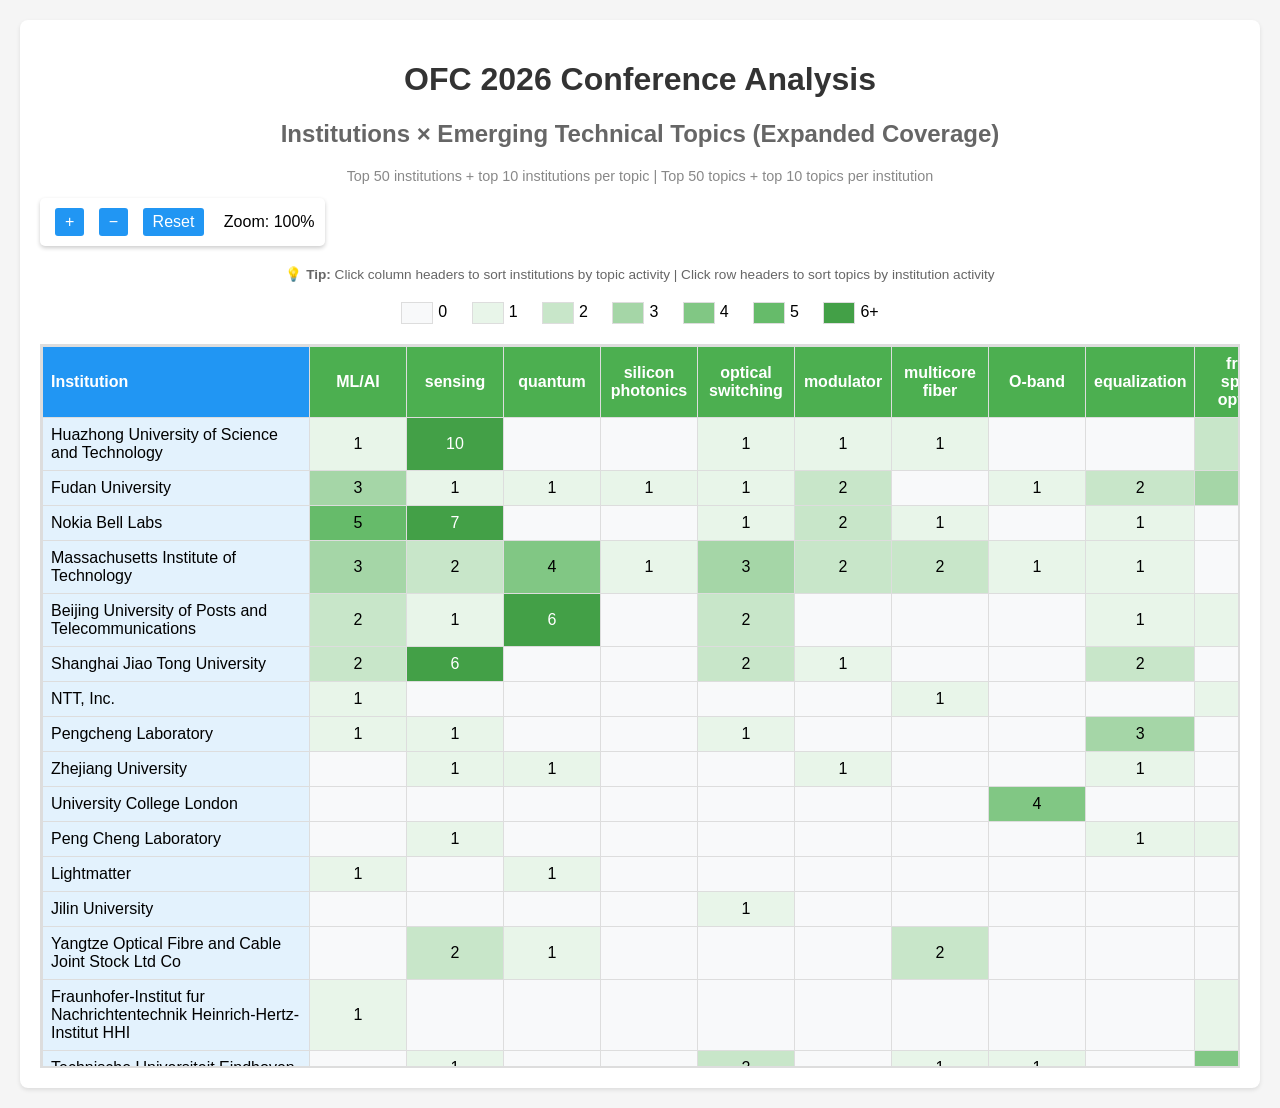
==== index.html @ 58e39ea0 "Fix header click listeners after reset" ====
<!DOCTYPE html>
<html>
<head>
    <meta charset="UTF-8">
    <title>OFC 2026 - Institution vs Topic Analysis</title>
    <style>
        body {
            font-family: 'Segoe UI', Tahoma, Geneva, Verdana, sans-serif;
            margin: 20px;
            background-color: #f5f5f5;
        }
        h1 {
            color: #333;
            text-align: center;
        }
        .container {
            max-width: 1400px;
            margin: 0 auto;
            background: white;
            padding: 20px;
            border-radius: 8px;
            box-shadow: 0 2px 4px rgba(0,0,0,0.1);
        }
        .matrix-container {
            overflow: auto;
            margin-top: 20px;
            max-height: 80vh;
            border: 2px solid #ddd;
            position: relative;
        }
        .zoom-controls {
            position: sticky;
            top: 10px;
            left: 10px;
            z-index: 100;
            background: white;
            padding: 10px;
            border-radius: 5px;
            box-shadow: 0 2px 4px rgba(0,0,0,0.2);
            display: inline-block;
            margin-bottom: 10px;
        }
        .zoom-btn {
            background: #2196F3;
            color: white;
            border: none;
            padding: 5px 10px;
            margin: 0 5px;
            cursor: pointer;
            border-radius: 3px;
            font-size: 16px;
        }
        .zoom-btn:hover {
            background: #1976D2;
        }
        table {
            border-collapse: collapse;
            margin: 0 auto;
        }
        th, td {
            border: 1px solid #ddd;
            padding: 8px;
            text-align: center;
            min-width: 80px;
        }
        th {
            background-color: #4CAF50;
            color: white;
            font-weight: bold;
            position: sticky;
            top: 0;
            z-index: 10;
        }
        th.row-header {
            background-color: #2196F3;
            text-align: left;
            min-width: 250px;
            max-width: 250px;
            position: sticky;
            left: 0;
            z-index: 11;
        }
        td.row-header {
            background-color: #e3f2fd;
            text-align: left;
            font-weight: 500;
            position: sticky;
            left: 0;
            z-index: 5;
            cursor: pointer;
            user-select: none;
        }
        td.row-header:hover {
            background-color: #bbdefb;
        }
        td.row-header.sorted {
            background-color: #90caf9;
            font-weight: bold;
        }
        th.clickable {
            cursor: pointer;
            user-select: none;
        }
        th.clickable:hover {
            background-color: #1976D2;
        }
        th.sorted {
            background-color: #1565C0;
            font-weight: bold;
        }
        .cell {
            cursor: pointer;
            transition: all 0.2s;
        }
        .cell:hover {
            background-color: #fff3cd !important;
            transform: scale(1.1);
        }
        .cell-0 { background-color: #f8f9fa; color: #ccc; }
        .cell-1 { background-color: #e8f5e9; }
        .cell-2 { background-color: #c8e6c9; }
        .cell-3 { background-color: #a5d6a7; }
        .cell-4 { background-color: #81c784; }
        .cell-5 { background-color: #66bb6a; }
        .cell-high { background-color: #43a047; color: white; }

        .tooltip {
            position: fixed;
            background: white;
            border: 2px solid #333;
            border-radius: 8px;
            padding: 15px;
            padding-bottom: 40px;
            max-width: 600px;
            max-height: 80vh;
            overflow-y: auto;
            box-shadow: 0 4px 12px rgba(0,0,0,0.3);
            z-index: 1000;
            display: none;
            pointer-events: auto;
        }
        .tooltip.pinned {
            border-color: #4CAF50;
            border-width: 3px;
        }
        .tooltip-close {
            position: absolute;
            top: 10px;
            right: 10px;
            background: #f44336;
            color: white;
            border: none;
            border-radius: 50%;
            width: 25px;
            height: 25px;
            cursor: pointer;
            font-weight: bold;
            display: none;
        }
        .tooltip.pinned .tooltip-close {
            display: block;
        }
        .tooltip h3 {
            margin: 0 0 10px 0;
            color: #2196F3;
            font-size: 16px;
        }
        .tooltip .count {
            font-size: 14px;
            color: #666;
            margin-bottom: 10px;
        }
        .tooltip .example {
            margin: 10px 0;
            padding: 10px;
            background: #f5f5f5;
            border-left: 3px solid #4CAF50;
            border-radius: 4px;
        }
        .tooltip .example-title {
            font-weight: bold;
            color: #333;
            margin-bottom: 5px;
        }
        .tooltip .example-code {
            color: #2196F3;
            font-size: 12px;
        }
        .tooltip .example-presenter {
            color: #666;
            font-size: 12px;
            font-style: italic;
        }
        .tooltip .example-abstract {
            color: #555;
            font-size: 11px;
            margin-top: 5px;
            line-height: 1.4;
            cursor: pointer;
            position: relative;
        }
        .tooltip .example-abstract.collapsed {
            max-height: 3.6em;
            overflow: hidden;
            text-overflow: ellipsis;
        }
        .tooltip .example-abstract.collapsed::after {
            content: ' ... (click to expand)';
            color: #2196F3;
            font-weight: bold;
        }
        .tooltip .example-abstract.expanded::after {
            content: ' (click to collapse)';
            color: #2196F3;
            font-weight: bold;
            display: block;
            margin-top: 5px;
        }
        .legend {
            margin: 20px 0;
            text-align: center;
        }
        .legend-item {
            display: inline-block;
            margin: 0 10px;
        }
        .legend-box {
            display: inline-block;
            width: 30px;
            height: 20px;
            border: 1px solid #ddd;
            vertical-align: middle;
            margin-right: 5px;
        }
    </style>
</head>
<body>
    <div class="container">
        <h1>OFC 2026 Conference Analysis</h1>
        <h2 style="text-align: center; color: #666;">Institutions × Emerging Technical Topics (Expanded Coverage)</h2>
        <p style="text-align: center; color: #888; font-size: 0.9em;">
            Top 50 institutions + top 10 institutions per topic | Top 50 topics + top 10 topics per institution
        </p>

        <div class="zoom-controls">
            <button class="zoom-btn" onclick="zoomIn()">+</button>
            <button class="zoom-btn" onclick="zoomOut()">−</button>
            <button class="zoom-btn" onclick="resetZoom()">Reset</button>
            <span style="margin-left: 10px;">Zoom: <span id="zoom-level">100</span>%</span>
        </div>

        <p style="text-align: center; color: #666; font-size: 0.85em; margin-top: 10px;">
            💡 <strong>Tip:</strong> Click column headers to sort institutions by topic activity | Click row headers to sort topics by institution activity
        </p>

        <div class="legend">
            <div class="legend-item"><span class="legend-box" style="background-color: #f8f9fa;"></span>0</div>
            <div class="legend-item"><span class="legend-box" style="background-color: #e8f5e9;"></span>1</div>
            <div class="legend-item"><span class="legend-box" style="background-color: #c8e6c9;"></span>2</div>
            <div class="legend-item"><span class="legend-box" style="background-color: #a5d6a7;"></span>3</div>
            <div class="legend-item"><span class="legend-box" style="background-color: #81c784;"></span>4</div>
            <div class="legend-item"><span class="legend-box" style="background-color: #66bb6a;"></span>5</div>
            <div class="legend-item"><span class="legend-box" style="background-color: #43a047;"></span>6+</div>
        </div>

        <div class="matrix-container">
            <table id="matrix">
                <thead>
                    <tr>
                        <th class="row-header">Institution</th>
                        <th class='clickable' data-col='0'>ML/AI</th>
                        <th class='clickable' data-col='1'>sensing</th>
                        <th class='clickable' data-col='2'>quantum</th>
                        <th class='clickable' data-col='3'>silicon photonics</th>
                        <th class='clickable' data-col='4'>optical switching</th>
                        <th class='clickable' data-col='5'>modulator</th>
                        <th class='clickable' data-col='6'>multicore fiber</th>
                        <th class='clickable' data-col='7'>O-band</th>
                        <th class='clickable' data-col='8'>equalization</th>
                        <th class='clickable' data-col='9'>free-space optical</th>
                        <th class='clickable' data-col='10'>data center</th>
                        <th class='clickable' data-col='11'>terabit-scale</th>
                        <th class='clickable' data-col='12'>microring resonator</th>
                        <th class='clickable' data-col='13'>transceiver</th>
                        <th class='clickable' data-col='14'>CPO/co-packaged optics</th>
                        <th class='clickable' data-col='15'>Raman amplification</th>
                        <th class='clickable' data-col='16'>5G/6G</th>
                        <th class='clickable' data-col='17'>multimode fiber</th>
                        <th class='clickable' data-col='18'>silicon nitride</th>
                        <th class='clickable' data-col='19'>multiband</th>
                        <th class='clickable' data-col='20'>InP</th>
                        <th class='clickable' data-col='21'>PIC</th>
                        <th class='clickable' data-col='22'>SOA</th>
                        <th class='clickable' data-col='23'>MIMO</th>
                        <th class='clickable' data-col='24'>pluggable optics</th>
                        <th class='clickable' data-col='25'>lithium niobate</th>
                        <th class='clickable' data-col='26'>LiDAR</th>
                        <th class='clickable' data-col='27'>interconnect</th>
                        <th class='clickable' data-col='28'>few-mode fiber</th>
                        <th class='clickable' data-col='29'>OTN</th>
                        <th class='clickable' data-col='30'>SDM</th>
                        <th class='clickable' data-col='31'>ROADM</th>
                        <th class='clickable' data-col='32'>MZI</th>
                        <th class='clickable' data-col='33'>RoF</th>
                        <th class='clickable' data-col='34'>OPA/PPLN</th>
                        <th class='clickable' data-col='35'>petabit-scale</th>
                        <th class='clickable' data-col='36'>frequency comb</th>
                        <th class='clickable' data-col='37'>OFDM</th>
                        <th class='clickable' data-col='38'>EIC</th>
                        <th class='clickable' data-col='39'>AWG</th>
                        <th class='clickable' data-col='40'>photonic computing</th>
                        <th class='clickable' data-col='41'>S-band</th>
                        <th class='clickable' data-col='42'>chiplet</th>
                        <th class='clickable' data-col='43'>neuromorphic</th>
                        <th class='clickable' data-col='44'>heterogeneous integration</th>
                    </tr>
                </thead>
                <tbody>
                    <tr data-row='0'>
                        <td class='row-header' data-row='0'>Huazhong University of Science and Technology</td>
                        <td class='cell cell-1' data-row='0' data-col='0'>1</td>
                        <td class='cell cell-high' data-row='0' data-col='1'>10</td>
                        <td class='cell cell-0' data-row='0' data-col='2'></td>
                        <td class='cell cell-0' data-row='0' data-col='3'></td>
                        <td class='cell cell-1' data-row='0' data-col='4'>1</td>
                        <td class='cell cell-1' data-row='0' data-col='5'>1</td>
                        <td class='cell cell-1' data-row='0' data-col='6'>1</td>
                        <td class='cell cell-0' data-row='0' data-col='7'></td>
                        <td class='cell cell-0' data-row='0' data-col='8'></td>
                        <td class='cell cell-2' data-row='0' data-col='9'>2</td>
                        <td class='cell cell-0' data-row='0' data-col='10'></td>
                        <td class='cell cell-1' data-row='0' data-col='11'>1</td>
                        <td class='cell cell-1' data-row='0' data-col='12'>1</td>
                        <td class='cell cell-1' data-row='0' data-col='13'>1</td>
                        <td class='cell cell-0' data-row='0' data-col='14'></td>
                        <td class='cell cell-0' data-row='0' data-col='15'></td>
                        <td class='cell cell-1' data-row='0' data-col='16'>1</td>
                        <td class='cell cell-0' data-row='0' data-col='17'></td>
                        <td class='cell cell-0' data-row='0' data-col='18'></td>
                        <td class='cell cell-0' data-row='0' data-col='19'></td>
                        <td class='cell cell-0' data-row='0' data-col='20'></td>
                        <td class='cell cell-0' data-row='0' data-col='21'></td>
                        <td class='cell cell-0' data-row='0' data-col='22'></td>
                        <td class='cell cell-1' data-row='0' data-col='23'>1</td>
                        <td class='cell cell-0' data-row='0' data-col='24'></td>
                        <td class='cell cell-0' data-row='0' data-col='25'></td>
                        <td class='cell cell-0' data-row='0' data-col='26'></td>
                        <td class='cell cell-0' data-row='0' data-col='27'></td>
                        <td class='cell cell-0' data-row='0' data-col='28'></td>
                        <td class='cell cell-0' data-row='0' data-col='29'></td>
                        <td class='cell cell-0' data-row='0' data-col='30'></td>
                        <td class='cell cell-0' data-row='0' data-col='31'></td>
                        <td class='cell cell-1' data-row='0' data-col='32'>1</td>
                        <td class='cell cell-0' data-row='0' data-col='33'></td>
                        <td class='cell cell-1' data-row='0' data-col='34'>1</td>
                        <td class='cell cell-0' data-row='0' data-col='35'></td>
                        <td class='cell cell-1' data-row='0' data-col='36'>1</td>
                        <td class='cell cell-0' data-row='0' data-col='37'></td>
                        <td class='cell cell-0' data-row='0' data-col='38'></td>
                        <td class='cell cell-1' data-row='0' data-col='39'>1</td>
                        <td class='cell cell-0' data-row='0' data-col='40'></td>
                        <td class='cell cell-0' data-row='0' data-col='41'></td>
                        <td class='cell cell-0' data-row='0' data-col='42'></td>
                        <td class='cell cell-0' data-row='0' data-col='43'></td>
                        <td class='cell cell-0' data-row='0' data-col='44'></td>
                    </tr>
                    <tr data-row='1'>
                        <td class='row-header' data-row='1'>Fudan University</td>
                        <td class='cell cell-3' data-row='1' data-col='0'>3</td>
                        <td class='cell cell-1' data-row='1' data-col='1'>1</td>
                        <td class='cell cell-1' data-row='1' data-col='2'>1</td>
                        <td class='cell cell-1' data-row='1' data-col='3'>1</td>
                        <td class='cell cell-1' data-row='1' data-col='4'>1</td>
                        <td class='cell cell-2' data-row='1' data-col='5'>2</td>
                        <td class='cell cell-0' data-row='1' data-col='6'></td>
                        <td class='cell cell-1' data-row='1' data-col='7'>1</td>
                        <td class='cell cell-2' data-row='1' data-col='8'>2</td>
                        <td class='cell cell-3' data-row='1' data-col='9'>3</td>
                        <td class='cell cell-2' data-row='1' data-col='10'>2</td>
                        <td class='cell cell-0' data-row='1' data-col='11'></td>
                        <td class='cell cell-2' data-row='1' data-col='12'>2</td>
                        <td class='cell cell-0' data-row='1' data-col='13'></td>
                        <td class='cell cell-0' data-row='1' data-col='14'></td>
                        <td class='cell cell-0' data-row='1' data-col='15'></td>
                        <td class='cell cell-1' data-row='1' data-col='16'>1</td>
                        <td class='cell cell-0' data-row='1' data-col='17'></td>
                        <td class='cell cell-0' data-row='1' data-col='18'></td>
                        <td class='cell cell-1' data-row='1' data-col='19'>1</td>
                        <td class='cell cell-0' data-row='1' data-col='20'></td>
                        <td class='cell cell-0' data-row='1' data-col='21'></td>
                        <td class='cell cell-0' data-row='1' data-col='22'></td>
                        <td class='cell cell-1' data-row='1' data-col='23'>1</td>
                        <td class='cell cell-1' data-row='1' data-col='24'>1</td>
                        <td class='cell cell-0' data-row='1' data-col='25'></td>
                        <td class='cell cell-0' data-row='1' data-col='26'></td>
                        <td class='cell cell-0' data-row='1' data-col='27'></td>
                        <td class='cell cell-0' data-row='1' data-col='28'></td>
                        <td class='cell cell-0' data-row='1' data-col='29'></td>
                        <td class='cell cell-0' data-row='1' data-col='30'></td>
                        <td class='cell cell-0' data-row='1' data-col='31'></td>
                        <td class='cell cell-0' data-row='1' data-col='32'></td>
                        <td class='cell cell-0' data-row='1' data-col='33'></td>
                        <td class='cell cell-0' data-row='1' data-col='34'></td>
                        <td class='cell cell-0' data-row='1' data-col='35'></td>
                        <td class='cell cell-0' data-row='1' data-col='36'></td>
                        <td class='cell cell-0' data-row='1' data-col='37'></td>
                        <td class='cell cell-0' data-row='1' data-col='38'></td>
                        <td class='cell cell-0' data-row='1' data-col='39'></td>
                        <td class='cell cell-0' data-row='1' data-col='40'></td>
                        <td class='cell cell-0' data-row='1' data-col='41'></td>
                        <td class='cell cell-0' data-row='1' data-col='42'></td>
                        <td class='cell cell-0' data-row='1' data-col='43'></td>
                        <td class='cell cell-0' data-row='1' data-col='44'></td>
                    </tr>
                    <tr data-row='2'>
                        <td class='row-header' data-row='2'>Nokia Bell Labs</td>
                        <td class='cell cell-5' data-row='2' data-col='0'>5</td>
                        <td class='cell cell-high' data-row='2' data-col='1'>7</td>
                        <td class='cell cell-0' data-row='2' data-col='2'></td>
                        <td class='cell cell-0' data-row='2' data-col='3'></td>
                        <td class='cell cell-1' data-row='2' data-col='4'>1</td>
                        <td class='cell cell-2' data-row='2' data-col='5'>2</td>
                        <td class='cell cell-1' data-row='2' data-col='6'>1</td>
                        <td class='cell cell-0' data-row='2' data-col='7'></td>
                        <td class='cell cell-1' data-row='2' data-col='8'>1</td>
                        <td class='cell cell-0' data-row='2' data-col='9'></td>
                        <td class='cell cell-0' data-row='2' data-col='10'></td>
                        <td class='cell cell-1' data-row='2' data-col='11'>1</td>
                        <td class='cell cell-0' data-row='2' data-col='12'></td>
                        <td class='cell cell-1' data-row='2' data-col='13'>1</td>
                        <td class='cell cell-0' data-row='2' data-col='14'></td>
                        <td class='cell cell-0' data-row='2' data-col='15'></td>
                        <td class='cell cell-0' data-row='2' data-col='16'></td>
                        <td class='cell cell-0' data-row='2' data-col='17'></td>
                        <td class='cell cell-0' data-row='2' data-col='18'></td>
                        <td class='cell cell-0' data-row='2' data-col='19'></td>
                        <td class='cell cell-0' data-row='2' data-col='20'></td>
                        <td class='cell cell-0' data-row='2' data-col='21'></td>
                        <td class='cell cell-0' data-row='2' data-col='22'></td>
                        <td class='cell cell-1' data-row='2' data-col='23'>1</td>
                        <td class='cell cell-0' data-row='2' data-col='24'></td>
                        <td class='cell cell-0' data-row='2' data-col='25'></td>
                        <td class='cell cell-0' data-row='2' data-col='26'></td>
                        <td class='cell cell-0' data-row='2' data-col='27'></td>
                        <td class='cell cell-1' data-row='2' data-col='28'>1</td>
                        <td class='cell cell-1' data-row='2' data-col='29'>1</td>
                        <td class='cell cell-0' data-row='2' data-col='30'></td>
                        <td class='cell cell-0' data-row='2' data-col='31'></td>
                        <td class='cell cell-0' data-row='2' data-col='32'></td>
                        <td class='cell cell-0' data-row='2' data-col='33'></td>
                        <td class='cell cell-0' data-row='2' data-col='34'></td>
                        <td class='cell cell-0' data-row='2' data-col='35'></td>
                        <td class='cell cell-1' data-row='2' data-col='36'>1</td>
                        <td class='cell cell-0' data-row='2' data-col='37'></td>
                        <td class='cell cell-0' data-row='2' data-col='38'></td>
                        <td class='cell cell-0' data-row='2' data-col='39'></td>
                        <td class='cell cell-0' data-row='2' data-col='40'></td>
                        <td class='cell cell-0' data-row='2' data-col='41'></td>
                        <td class='cell cell-0' data-row='2' data-col='42'></td>
                        <td class='cell cell-0' data-row='2' data-col='43'></td>
                        <td class='cell cell-0' data-row='2' data-col='44'></td>
                    </tr>
                    <tr data-row='3'>
                        <td class='row-header' data-row='3'>Massachusetts Institute of Technology</td>
                        <td class='cell cell-3' data-row='3' data-col='0'>3</td>
                        <td class='cell cell-2' data-row='3' data-col='1'>2</td>
                        <td class='cell cell-4' data-row='3' data-col='2'>4</td>
                        <td class='cell cell-1' data-row='3' data-col='3'>1</td>
                        <td class='cell cell-3' data-row='3' data-col='4'>3</td>
                        <td class='cell cell-2' data-row='3' data-col='5'>2</td>
                        <td class='cell cell-2' data-row='3' data-col='6'>2</td>
                        <td class='cell cell-1' data-row='3' data-col='7'>1</td>
                        <td class='cell cell-1' data-row='3' data-col='8'>1</td>
                        <td class='cell cell-0' data-row='3' data-col='9'></td>
                        <td class='cell cell-1' data-row='3' data-col='10'>1</td>
                        <td class='cell cell-1' data-row='3' data-col='11'>1</td>
                        <td class='cell cell-0' data-row='3' data-col='12'></td>
                        <td class='cell cell-3' data-row='3' data-col='13'>3</td>
                        <td class='cell cell-1' data-row='3' data-col='14'>1</td>
                        <td class='cell cell-0' data-row='3' data-col='15'></td>
                        <td class='cell cell-1' data-row='3' data-col='16'>1</td>
                        <td class='cell cell-0' data-row='3' data-col='17'></td>
                        <td class='cell cell-0' data-row='3' data-col='18'></td>
                        <td class='cell cell-0' data-row='3' data-col='19'></td>
                        <td class='cell cell-1' data-row='3' data-col='20'>1</td>
                        <td class='cell cell-0' data-row='3' data-col='21'></td>
                        <td class='cell cell-0' data-row='3' data-col='22'></td>
                        <td class='cell cell-0' data-row='3' data-col='23'></td>
                        <td class='cell cell-1' data-row='3' data-col='24'>1</td>
                        <td class='cell cell-1' data-row='3' data-col='25'>1</td>
                        <td class='cell cell-0' data-row='3' data-col='26'></td>
                        <td class='cell cell-0' data-row='3' data-col='27'></td>
                        <td class='cell cell-0' data-row='3' data-col='28'></td>
                        <td class='cell cell-0' data-row='3' data-col='29'></td>
                        <td class='cell cell-0' data-row='3' data-col='30'></td>
                        <td class='cell cell-0' data-row='3' data-col='31'></td>
                        <td class='cell cell-0' data-row='3' data-col='32'></td>
                        <td class='cell cell-0' data-row='3' data-col='33'></td>
                        <td class='cell cell-0' data-row='3' data-col='34'></td>
                        <td class='cell cell-1' data-row='3' data-col='35'>1</td>
                        <td class='cell cell-0' data-row='3' data-col='36'></td>
                        <td class='cell cell-0' data-row='3' data-col='37'></td>
                        <td class='cell cell-0' data-row='3' data-col='38'></td>
                        <td class='cell cell-0' data-row='3' data-col='39'></td>
                        <td class='cell cell-0' data-row='3' data-col='40'></td>
                        <td class='cell cell-0' data-row='3' data-col='41'></td>
                        <td class='cell cell-0' data-row='3' data-col='42'></td>
                        <td class='cell cell-0' data-row='3' data-col='43'></td>
                        <td class='cell cell-0' data-row='3' data-col='44'></td>
                    </tr>
                    <tr data-row='4'>
                        <td class='row-header' data-row='4'>Beijing University of Posts and Telecommunications</td>
                        <td class='cell cell-2' data-row='4' data-col='0'>2</td>
                        <td class='cell cell-1' data-row='4' data-col='1'>1</td>
                        <td class='cell cell-high' data-row='4' data-col='2'>6</td>
                        <td class='cell cell-0' data-row='4' data-col='3'></td>
                        <td class='cell cell-2' data-row='4' data-col='4'>2</td>
                        <td class='cell cell-0' data-row='4' data-col='5'></td>
                        <td class='cell cell-0' data-row='4' data-col='6'></td>
                        <td class='cell cell-0' data-row='4' data-col='7'></td>
                        <td class='cell cell-1' data-row='4' data-col='8'>1</td>
                        <td class='cell cell-1' data-row='4' data-col='9'>1</td>
                        <td class='cell cell-1' data-row='4' data-col='10'>1</td>
                        <td class='cell cell-0' data-row='4' data-col='11'></td>
                        <td class='cell cell-0' data-row='4' data-col='12'></td>
                        <td class='cell cell-1' data-row='4' data-col='13'>1</td>
                        <td class='cell cell-0' data-row='4' data-col='14'></td>
                        <td class='cell cell-0' data-row='4' data-col='15'></td>
                        <td class='cell cell-0' data-row='4' data-col='16'></td>
                        <td class='cell cell-0' data-row='4' data-col='17'></td>
                        <td class='cell cell-0' data-row='4' data-col='18'></td>
                        <td class='cell cell-0' data-row='4' data-col='19'></td>
                        <td class='cell cell-0' data-row='4' data-col='20'></td>
                        <td class='cell cell-0' data-row='4' data-col='21'></td>
                        <td class='cell cell-0' data-row='4' data-col='22'></td>
                        <td class='cell cell-0' data-row='4' data-col='23'></td>
                        <td class='cell cell-0' data-row='4' data-col='24'></td>
                        <td class='cell cell-0' data-row='4' data-col='25'></td>
                        <td class='cell cell-0' data-row='4' data-col='26'></td>
                        <td class='cell cell-0' data-row='4' data-col='27'></td>
                        <td class='cell cell-0' data-row='4' data-col='28'></td>
                        <td class='cell cell-0' data-row='4' data-col='29'></td>
                        <td class='cell cell-0' data-row='4' data-col='30'></td>
                        <td class='cell cell-1' data-row='4' data-col='31'>1</td>
                        <td class='cell cell-0' data-row='4' data-col='32'></td>
                        <td class='cell cell-0' data-row='4' data-col='33'></td>
                        <td class='cell cell-0' data-row='4' data-col='34'></td>
                        <td class='cell cell-0' data-row='4' data-col='35'></td>
                        <td class='cell cell-0' data-row='4' data-col='36'></td>
                        <td class='cell cell-0' data-row='4' data-col='37'></td>
                        <td class='cell cell-0' data-row='4' data-col='38'></td>
                        <td class='cell cell-0' data-row='4' data-col='39'></td>
                        <td class='cell cell-0' data-row='4' data-col='40'></td>
                        <td class='cell cell-0' data-row='4' data-col='41'></td>
                        <td class='cell cell-0' data-row='4' data-col='42'></td>
                        <td class='cell cell-0' data-row='4' data-col='43'></td>
                        <td class='cell cell-0' data-row='4' data-col='44'></td>
                    </tr>
                    <tr data-row='5'>
                        <td class='row-header' data-row='5'>Shanghai Jiao Tong University</td>
                        <td class='cell cell-2' data-row='5' data-col='0'>2</td>
                        <td class='cell cell-high' data-row='5' data-col='1'>6</td>
                        <td class='cell cell-0' data-row='5' data-col='2'></td>
                        <td class='cell cell-0' data-row='5' data-col='3'></td>
                        <td class='cell cell-2' data-row='5' data-col='4'>2</td>
                        <td class='cell cell-1' data-row='5' data-col='5'>1</td>
                        <td class='cell cell-0' data-row='5' data-col='6'></td>
                        <td class='cell cell-0' data-row='5' data-col='7'></td>
                        <td class='cell cell-2' data-row='5' data-col='8'>2</td>
                        <td class='cell cell-0' data-row='5' data-col='9'></td>
                        <td class='cell cell-1' data-row='5' data-col='10'>1</td>
                        <td class='cell cell-2' data-row='5' data-col='11'>2</td>
                        <td class='cell cell-0' data-row='5' data-col='12'></td>
                        <td class='cell cell-1' data-row='5' data-col='13'>1</td>
                        <td class='cell cell-1' data-row='5' data-col='14'>1</td>
                        <td class='cell cell-1' data-row='5' data-col='15'>1</td>
                        <td class='cell cell-0' data-row='5' data-col='16'></td>
                        <td class='cell cell-1' data-row='5' data-col='17'>1</td>
                        <td class='cell cell-0' data-row='5' data-col='18'></td>
                        <td class='cell cell-0' data-row='5' data-col='19'></td>
                        <td class='cell cell-1' data-row='5' data-col='20'>1</td>
                        <td class='cell cell-1' data-row='5' data-col='21'>1</td>
                        <td class='cell cell-0' data-row='5' data-col='22'></td>
                        <td class='cell cell-0' data-row='5' data-col='23'></td>
                        <td class='cell cell-0' data-row='5' data-col='24'></td>
                        <td class='cell cell-0' data-row='5' data-col='25'></td>
                        <td class='cell cell-0' data-row='5' data-col='26'></td>
                        <td class='cell cell-0' data-row='5' data-col='27'></td>
                        <td class='cell cell-0' data-row='5' data-col='28'></td>
                        <td class='cell cell-0' data-row='5' data-col='29'></td>
                        <td class='cell cell-0' data-row='5' data-col='30'></td>
                        <td class='cell cell-0' data-row='5' data-col='31'></td>
                        <td class='cell cell-1' data-row='5' data-col='32'>1</td>
                        <td class='cell cell-1' data-row='5' data-col='33'>1</td>
                        <td class='cell cell-0' data-row='5' data-col='34'></td>
                        <td class='cell cell-0' data-row='5' data-col='35'></td>
                        <td class='cell cell-0' data-row='5' data-col='36'></td>
                        <td class='cell cell-0' data-row='5' data-col='37'></td>
                        <td class='cell cell-1' data-row='5' data-col='38'>1</td>
                        <td class='cell cell-1' data-row='5' data-col='39'>1</td>
                        <td class='cell cell-0' data-row='5' data-col='40'></td>
                        <td class='cell cell-0' data-row='5' data-col='41'></td>
                        <td class='cell cell-0' data-row='5' data-col='42'></td>
                        <td class='cell cell-0' data-row='5' data-col='43'></td>
                        <td class='cell cell-0' data-row='5' data-col='44'></td>
                    </tr>
                    <tr data-row='6'>
                        <td class='row-header' data-row='6'>NTT, Inc.</td>
                        <td class='cell cell-1' data-row='6' data-col='0'>1</td>
                        <td class='cell cell-0' data-row='6' data-col='1'></td>
                        <td class='cell cell-0' data-row='6' data-col='2'></td>
                        <td class='cell cell-0' data-row='6' data-col='3'></td>
                        <td class='cell cell-0' data-row='6' data-col='4'></td>
                        <td class='cell cell-0' data-row='6' data-col='5'></td>
                        <td class='cell cell-1' data-row='6' data-col='6'>1</td>
                        <td class='cell cell-0' data-row='6' data-col='7'></td>
                        <td class='cell cell-0' data-row='6' data-col='8'></td>
                        <td class='cell cell-1' data-row='6' data-col='9'>1</td>
                        <td class='cell cell-1' data-row='6' data-col='10'>1</td>
                        <td class='cell cell-2' data-row='6' data-col='11'>2</td>
                        <td class='cell cell-0' data-row='6' data-col='12'></td>
                        <td class='cell cell-1' data-row='6' data-col='13'>1</td>
                        <td class='cell cell-0' data-row='6' data-col='14'></td>
                        <td class='cell cell-2' data-row='6' data-col='15'>2</td>
                        <td class='cell cell-0' data-row='6' data-col='16'></td>
                        <td class='cell cell-1' data-row='6' data-col='17'>1</td>
                        <td class='cell cell-0' data-row='6' data-col='18'></td>
                        <td class='cell cell-1' data-row='6' data-col='19'>1</td>
                        <td class='cell cell-1' data-row='6' data-col='20'>1</td>
                        <td class='cell cell-0' data-row='6' data-col='21'></td>
                        <td class='cell cell-0' data-row='6' data-col='22'></td>
                        <td class='cell cell-1' data-row='6' data-col='23'>1</td>
                        <td class='cell cell-1' data-row='6' data-col='24'>1</td>
                        <td class='cell cell-0' data-row='6' data-col='25'></td>
                        <td class='cell cell-0' data-row='6' data-col='26'></td>
                        <td class='cell cell-0' data-row='6' data-col='27'></td>
                        <td class='cell cell-0' data-row='6' data-col='28'></td>
                        <td class='cell cell-1' data-row='6' data-col='29'>1</td>
                        <td class='cell cell-0' data-row='6' data-col='30'></td>
                        <td class='cell cell-0' data-row='6' data-col='31'></td>
                        <td class='cell cell-0' data-row='6' data-col='32'></td>
                        <td class='cell cell-2' data-row='6' data-col='33'>2</td>
                        <td class='cell cell-2' data-row='6' data-col='34'>2</td>
                        <td class='cell cell-0' data-row='6' data-col='35'></td>
                        <td class='cell cell-0' data-row='6' data-col='36'></td>
                        <td class='cell cell-0' data-row='6' data-col='37'></td>
                        <td class='cell cell-0' data-row='6' data-col='38'></td>
                        <td class='cell cell-0' data-row='6' data-col='39'></td>
                        <td class='cell cell-0' data-row='6' data-col='40'></td>
                        <td class='cell cell-0' data-row='6' data-col='41'></td>
                        <td class='cell cell-0' data-row='6' data-col='42'></td>
                        <td class='cell cell-0' data-row='6' data-col='43'></td>
                        <td class='cell cell-0' data-row='6' data-col='44'></td>
                    </tr>
                    <tr data-row='7'>
                        <td class='row-header' data-row='7'>Pengcheng Laboratory</td>
                        <td class='cell cell-1' data-row='7' data-col='0'>1</td>
                        <td class='cell cell-1' data-row='7' data-col='1'>1</td>
                        <td class='cell cell-0' data-row='7' data-col='2'></td>
                        <td class='cell cell-0' data-row='7' data-col='3'></td>
                        <td class='cell cell-1' data-row='7' data-col='4'>1</td>
                        <td class='cell cell-0' data-row='7' data-col='5'></td>
                        <td class='cell cell-0' data-row='7' data-col='6'></td>
                        <td class='cell cell-0' data-row='7' data-col='7'></td>
                        <td class='cell cell-3' data-row='7' data-col='8'>3</td>
                        <td class='cell cell-0' data-row='7' data-col='9'></td>
                        <td class='cell cell-1' data-row='7' data-col='10'>1</td>
                        <td class='cell cell-1' data-row='7' data-col='11'>1</td>
                        <td class='cell cell-0' data-row='7' data-col='12'></td>
                        <td class='cell cell-1' data-row='7' data-col='13'>1</td>
                        <td class='cell cell-0' data-row='7' data-col='14'></td>
                        <td class='cell cell-0' data-row='7' data-col='15'></td>
                        <td class='cell cell-0' data-row='7' data-col='16'></td>
                        <td class='cell cell-1' data-row='7' data-col='17'>1</td>
                        <td class='cell cell-0' data-row='7' data-col='18'></td>
                        <td class='cell cell-0' data-row='7' data-col='19'></td>
                        <td class='cell cell-0' data-row='7' data-col='20'></td>
                        <td class='cell cell-0' data-row='7' data-col='21'></td>
                        <td class='cell cell-0' data-row='7' data-col='22'></td>
                        <td class='cell cell-0' data-row='7' data-col='23'></td>
                        <td class='cell cell-0' data-row='7' data-col='24'></td>
                        <td class='cell cell-0' data-row='7' data-col='25'></td>
                        <td class='cell cell-1' data-row='7' data-col='26'>1</td>
                        <td class='cell cell-0' data-row='7' data-col='27'></td>
                        <td class='cell cell-0' data-row='7' data-col='28'></td>
                        <td class='cell cell-0' data-row='7' data-col='29'></td>
                        <td class='cell cell-0' data-row='7' data-col='30'></td>
                        <td class='cell cell-1' data-row='7' data-col='31'>1</td>
                        <td class='cell cell-0' data-row='7' data-col='32'></td>
                        <td class='cell cell-0' data-row='7' data-col='33'></td>
                        <td class='cell cell-1' data-row='7' data-col='34'>1</td>
                        <td class='cell cell-0' data-row='7' data-col='35'></td>
                        <td class='cell cell-0' data-row='7' data-col='36'></td>
                        <td class='cell cell-0' data-row='7' data-col='37'></td>
                        <td class='cell cell-0' data-row='7' data-col='38'></td>
                        <td class='cell cell-0' data-row='7' data-col='39'></td>
                        <td class='cell cell-0' data-row='7' data-col='40'></td>
                        <td class='cell cell-0' data-row='7' data-col='41'></td>
                        <td class='cell cell-0' data-row='7' data-col='42'></td>
                        <td class='cell cell-0' data-row='7' data-col='43'></td>
                        <td class='cell cell-0' data-row='7' data-col='44'></td>
                    </tr>
                    <tr data-row='8'>
                        <td class='row-header' data-row='8'>Zhejiang University</td>
                        <td class='cell cell-0' data-row='8' data-col='0'></td>
                        <td class='cell cell-1' data-row='8' data-col='1'>1</td>
                        <td class='cell cell-1' data-row='8' data-col='2'>1</td>
                        <td class='cell cell-0' data-row='8' data-col='3'></td>
                        <td class='cell cell-0' data-row='8' data-col='4'></td>
                        <td class='cell cell-1' data-row='8' data-col='5'>1</td>
                        <td class='cell cell-0' data-row='8' data-col='6'></td>
                        <td class='cell cell-0' data-row='8' data-col='7'></td>
                        <td class='cell cell-1' data-row='8' data-col='8'>1</td>
                        <td class='cell cell-0' data-row='8' data-col='9'></td>
                        <td class='cell cell-0' data-row='8' data-col='10'></td>
                        <td class='cell cell-0' data-row='8' data-col='11'></td>
                        <td class='cell cell-0' data-row='8' data-col='12'></td>
                        <td class='cell cell-0' data-row='8' data-col='13'></td>
                        <td class='cell cell-0' data-row='8' data-col='14'></td>
                        <td class='cell cell-0' data-row='8' data-col='15'></td>
                        <td class='cell cell-1' data-row='8' data-col='16'>1</td>
                        <td class='cell cell-0' data-row='8' data-col='17'></td>
                        <td class='cell cell-0' data-row='8' data-col='18'></td>
                        <td class='cell cell-0' data-row='8' data-col='19'></td>
                        <td class='cell cell-0' data-row='8' data-col='20'></td>
                        <td class='cell cell-0' data-row='8' data-col='21'></td>
                        <td class='cell cell-0' data-row='8' data-col='22'></td>
                        <td class='cell cell-0' data-row='8' data-col='23'></td>
                        <td class='cell cell-0' data-row='8' data-col='24'></td>
                        <td class='cell cell-1' data-row='8' data-col='25'>1</td>
                        <td class='cell cell-0' data-row='8' data-col='26'></td>
                        <td class='cell cell-0' data-row='8' data-col='27'></td>
                        <td class='cell cell-0' data-row='8' data-col='28'></td>
                        <td class='cell cell-0' data-row='8' data-col='29'></td>
                        <td class='cell cell-0' data-row='8' data-col='30'></td>
                        <td class='cell cell-0' data-row='8' data-col='31'></td>
                        <td class='cell cell-0' data-row='8' data-col='32'></td>
                        <td class='cell cell-1' data-row='8' data-col='33'>1</td>
                        <td class='cell cell-0' data-row='8' data-col='34'></td>
                        <td class='cell cell-0' data-row='8' data-col='35'></td>
                        <td class='cell cell-0' data-row='8' data-col='36'></td>
                        <td class='cell cell-0' data-row='8' data-col='37'></td>
                        <td class='cell cell-0' data-row='8' data-col='38'></td>
                        <td class='cell cell-0' data-row='8' data-col='39'></td>
                        <td class='cell cell-0' data-row='8' data-col='40'></td>
                        <td class='cell cell-0' data-row='8' data-col='41'></td>
                        <td class='cell cell-0' data-row='8' data-col='42'></td>
                        <td class='cell cell-0' data-row='8' data-col='43'></td>
                        <td class='cell cell-0' data-row='8' data-col='44'></td>
                    </tr>
                    <tr data-row='9'>
                        <td class='row-header' data-row='9'>University College London</td>
                        <td class='cell cell-0' data-row='9' data-col='0'></td>
                        <td class='cell cell-0' data-row='9' data-col='1'></td>
                        <td class='cell cell-0' data-row='9' data-col='2'></td>
                        <td class='cell cell-0' data-row='9' data-col='3'></td>
                        <td class='cell cell-0' data-row='9' data-col='4'></td>
                        <td class='cell cell-0' data-row='9' data-col='5'></td>
                        <td class='cell cell-0' data-row='9' data-col='6'></td>
                        <td class='cell cell-4' data-row='9' data-col='7'>4</td>
                        <td class='cell cell-0' data-row='9' data-col='8'></td>
                        <td class='cell cell-0' data-row='9' data-col='9'></td>
                        <td class='cell cell-0' data-row='9' data-col='10'></td>
                        <td class='cell cell-3' data-row='9' data-col='11'>3</td>
                        <td class='cell cell-0' data-row='9' data-col='12'></td>
                        <td class='cell cell-0' data-row='9' data-col='13'></td>
                        <td class='cell cell-0' data-row='9' data-col='14'></td>
                        <td class='cell cell-0' data-row='9' data-col='15'></td>
                        <td class='cell cell-0' data-row='9' data-col='16'></td>
                        <td class='cell cell-0' data-row='9' data-col='17'></td>
                        <td class='cell cell-0' data-row='9' data-col='18'></td>
                        <td class='cell cell-0' data-row='9' data-col='19'></td>
                        <td class='cell cell-0' data-row='9' data-col='20'></td>
                        <td class='cell cell-0' data-row='9' data-col='21'></td>
                        <td class='cell cell-0' data-row='9' data-col='22'></td>
                        <td class='cell cell-0' data-row='9' data-col='23'></td>
                        <td class='cell cell-0' data-row='9' data-col='24'></td>
                        <td class='cell cell-0' data-row='9' data-col='25'></td>
                        <td class='cell cell-0' data-row='9' data-col='26'></td>
                        <td class='cell cell-0' data-row='9' data-col='27'></td>
                        <td class='cell cell-0' data-row='9' data-col='28'></td>
                        <td class='cell cell-0' data-row='9' data-col='29'></td>
                        <td class='cell cell-0' data-row='9' data-col='30'></td>
                        <td class='cell cell-0' data-row='9' data-col='31'></td>
                        <td class='cell cell-0' data-row='9' data-col='32'></td>
                        <td class='cell cell-0' data-row='9' data-col='33'></td>
                        <td class='cell cell-0' data-row='9' data-col='34'></td>
                        <td class='cell cell-0' data-row='9' data-col='35'></td>
                        <td class='cell cell-2' data-row='9' data-col='36'>2</td>
                        <td class='cell cell-0' data-row='9' data-col='37'></td>
                        <td class='cell cell-0' data-row='9' data-col='38'></td>
                        <td class='cell cell-0' data-row='9' data-col='39'></td>
                        <td class='cell cell-0' data-row='9' data-col='40'></td>
                        <td class='cell cell-0' data-row='9' data-col='41'></td>
                        <td class='cell cell-0' data-row='9' data-col='42'></td>
                        <td class='cell cell-0' data-row='9' data-col='43'></td>
                        <td class='cell cell-0' data-row='9' data-col='44'></td>
                    </tr>
                    <tr data-row='10'>
                        <td class='row-header' data-row='10'>Peng Cheng Laboratory</td>
                        <td class='cell cell-0' data-row='10' data-col='0'></td>
                        <td class='cell cell-1' data-row='10' data-col='1'>1</td>
                        <td class='cell cell-0' data-row='10' data-col='2'></td>
                        <td class='cell cell-0' data-row='10' data-col='3'></td>
                        <td class='cell cell-0' data-row='10' data-col='4'></td>
                        <td class='cell cell-0' data-row='10' data-col='5'></td>
                        <td class='cell cell-0' data-row='10' data-col='6'></td>
                        <td class='cell cell-0' data-row='10' data-col='7'></td>
                        <td class='cell cell-1' data-row='10' data-col='8'>1</td>
                        <td class='cell cell-1' data-row='10' data-col='9'>1</td>
                        <td class='cell cell-0' data-row='10' data-col='10'></td>
                        <td class='cell cell-0' data-row='10' data-col='11'></td>
                        <td class='cell cell-0' data-row='10' data-col='12'></td>
                        <td class='cell cell-0' data-row='10' data-col='13'></td>
                        <td class='cell cell-0' data-row='10' data-col='14'></td>
                        <td class='cell cell-0' data-row='10' data-col='15'></td>
                        <td class='cell cell-0' data-row='10' data-col='16'></td>
                        <td class='cell cell-0' data-row='10' data-col='17'></td>
                        <td class='cell cell-0' data-row='10' data-col='18'></td>
                        <td class='cell cell-0' data-row='10' data-col='19'></td>
                        <td class='cell cell-0' data-row='10' data-col='20'></td>
                        <td class='cell cell-0' data-row='10' data-col='21'></td>
                        <td class='cell cell-0' data-row='10' data-col='22'></td>
                        <td class='cell cell-1' data-row='10' data-col='23'>1</td>
                        <td class='cell cell-0' data-row='10' data-col='24'></td>
                        <td class='cell cell-0' data-row='10' data-col='25'></td>
                        <td class='cell cell-0' data-row='10' data-col='26'></td>
                        <td class='cell cell-0' data-row='10' data-col='27'></td>
                        <td class='cell cell-0' data-row='10' data-col='28'></td>
                        <td class='cell cell-0' data-row='10' data-col='29'></td>
                        <td class='cell cell-1' data-row='10' data-col='30'>1</td>
                        <td class='cell cell-0' data-row='10' data-col='31'></td>
                        <td class='cell cell-0' data-row='10' data-col='32'></td>
                        <td class='cell cell-0' data-row='10' data-col='33'></td>
                        <td class='cell cell-0' data-row='10' data-col='34'></td>
                        <td class='cell cell-1' data-row='10' data-col='35'>1</td>
                        <td class='cell cell-0' data-row='10' data-col='36'></td>
                        <td class='cell cell-0' data-row='10' data-col='37'></td>
                        <td class='cell cell-0' data-row='10' data-col='38'></td>
                        <td class='cell cell-0' data-row='10' data-col='39'></td>
                        <td class='cell cell-0' data-row='10' data-col='40'></td>
                        <td class='cell cell-0' data-row='10' data-col='41'></td>
                        <td class='cell cell-0' data-row='10' data-col='42'></td>
                        <td class='cell cell-0' data-row='10' data-col='43'></td>
                        <td class='cell cell-0' data-row='10' data-col='44'></td>
                    </tr>
                    <tr data-row='11'>
                        <td class='row-header' data-row='11'>Lightmatter</td>
                        <td class='cell cell-1' data-row='11' data-col='0'>1</td>
                        <td class='cell cell-0' data-row='11' data-col='1'></td>
                        <td class='cell cell-1' data-row='11' data-col='2'>1</td>
                        <td class='cell cell-0' data-row='11' data-col='3'></td>
                        <td class='cell cell-0' data-row='11' data-col='4'></td>
                        <td class='cell cell-0' data-row='11' data-col='5'></td>
                        <td class='cell cell-0' data-row='11' data-col='6'></td>
                        <td class='cell cell-0' data-row='11' data-col='7'></td>
                        <td class='cell cell-0' data-row='11' data-col='8'></td>
                        <td class='cell cell-0' data-row='11' data-col='9'></td>
                        <td class='cell cell-0' data-row='11' data-col='10'></td>
                        <td class='cell cell-0' data-row='11' data-col='11'></td>
                        <td class='cell cell-1' data-row='11' data-col='12'>1</td>
                        <td class='cell cell-1' data-row='11' data-col='13'>1</td>
                        <td class='cell cell-1' data-row='11' data-col='14'>1</td>
                        <td class='cell cell-0' data-row='11' data-col='15'></td>
                        <td class='cell cell-0' data-row='11' data-col='16'></td>
                        <td class='cell cell-0' data-row='11' data-col='17'></td>
                        <td class='cell cell-0' data-row='11' data-col='18'></td>
                        <td class='cell cell-0' data-row='11' data-col='19'></td>
                        <td class='cell cell-0' data-row='11' data-col='20'></td>
                        <td class='cell cell-0' data-row='11' data-col='21'></td>
                        <td class='cell cell-1' data-row='11' data-col='22'>1</td>
                        <td class='cell cell-0' data-row='11' data-col='23'></td>
                        <td class='cell cell-0' data-row='11' data-col='24'></td>
                        <td class='cell cell-0' data-row='11' data-col='25'></td>
                        <td class='cell cell-0' data-row='11' data-col='26'></td>
                        <td class='cell cell-0' data-row='11' data-col='27'></td>
                        <td class='cell cell-0' data-row='11' data-col='28'></td>
                        <td class='cell cell-0' data-row='11' data-col='29'></td>
                        <td class='cell cell-0' data-row='11' data-col='30'></td>
                        <td class='cell cell-0' data-row='11' data-col='31'></td>
                        <td class='cell cell-0' data-row='11' data-col='32'></td>
                        <td class='cell cell-0' data-row='11' data-col='33'></td>
                        <td class='cell cell-0' data-row='11' data-col='34'></td>
                        <td class='cell cell-0' data-row='11' data-col='35'></td>
                        <td class='cell cell-0' data-row='11' data-col='36'></td>
                        <td class='cell cell-0' data-row='11' data-col='37'></td>
                        <td class='cell cell-0' data-row='11' data-col='38'></td>
                        <td class='cell cell-0' data-row='11' data-col='39'></td>
                        <td class='cell cell-0' data-row='11' data-col='40'></td>
                        <td class='cell cell-0' data-row='11' data-col='41'></td>
                        <td class='cell cell-0' data-row='11' data-col='42'></td>
                        <td class='cell cell-0' data-row='11' data-col='43'></td>
                        <td class='cell cell-0' data-row='11' data-col='44'></td>
                    </tr>
                    <tr data-row='12'>
                        <td class='row-header' data-row='12'>Jilin University</td>
                        <td class='cell cell-0' data-row='12' data-col='0'></td>
                        <td class='cell cell-0' data-row='12' data-col='1'></td>
                        <td class='cell cell-0' data-row='12' data-col='2'></td>
                        <td class='cell cell-0' data-row='12' data-col='3'></td>
                        <td class='cell cell-1' data-row='12' data-col='4'>1</td>
                        <td class='cell cell-0' data-row='12' data-col='5'></td>
                        <td class='cell cell-0' data-row='12' data-col='6'></td>
                        <td class='cell cell-0' data-row='12' data-col='7'></td>
                        <td class='cell cell-0' data-row='12' data-col='8'></td>
                        <td class='cell cell-0' data-row='12' data-col='9'></td>
                        <td class='cell cell-0' data-row='12' data-col='10'></td>
                        <td class='cell cell-0' data-row='12' data-col='11'></td>
                        <td class='cell cell-0' data-row='12' data-col='12'></td>
                        <td class='cell cell-1' data-row='12' data-col='13'>1</td>
                        <td class='cell cell-0' data-row='12' data-col='14'></td>
                        <td class='cell cell-0' data-row='12' data-col='15'></td>
                        <td class='cell cell-0' data-row='12' data-col='16'></td>
                        <td class='cell cell-0' data-row='12' data-col='17'></td>
                        <td class='cell cell-1' data-row='12' data-col='18'>1</td>
                        <td class='cell cell-0' data-row='12' data-col='19'></td>
                        <td class='cell cell-0' data-row='12' data-col='20'></td>
                        <td class='cell cell-0' data-row='12' data-col='21'></td>
                        <td class='cell cell-0' data-row='12' data-col='22'></td>
                        <td class='cell cell-0' data-row='12' data-col='23'></td>
                        <td class='cell cell-0' data-row='12' data-col='24'></td>
                        <td class='cell cell-0' data-row='12' data-col='25'></td>
                        <td class='cell cell-3' data-row='12' data-col='26'>3</td>
                        <td class='cell cell-0' data-row='12' data-col='27'></td>
                        <td class='cell cell-0' data-row='12' data-col='28'></td>
                        <td class='cell cell-0' data-row='12' data-col='29'></td>
                        <td class='cell cell-0' data-row='12' data-col='30'></td>
                        <td class='cell cell-0' data-row='12' data-col='31'></td>
                        <td class='cell cell-0' data-row='12' data-col='32'></td>
                        <td class='cell cell-0' data-row='12' data-col='33'></td>
                        <td class='cell cell-1' data-row='12' data-col='34'>1</td>
                        <td class='cell cell-0' data-row='12' data-col='35'></td>
                        <td class='cell cell-0' data-row='12' data-col='36'></td>
                        <td class='cell cell-0' data-row='12' data-col='37'></td>
                        <td class='cell cell-0' data-row='12' data-col='38'></td>
                        <td class='cell cell-0' data-row='12' data-col='39'></td>
                        <td class='cell cell-0' data-row='12' data-col='40'></td>
                        <td class='cell cell-0' data-row='12' data-col='41'></td>
                        <td class='cell cell-0' data-row='12' data-col='42'></td>
                        <td class='cell cell-0' data-row='12' data-col='43'></td>
                        <td class='cell cell-0' data-row='12' data-col='44'></td>
                    </tr>
                    <tr data-row='13'>
                        <td class='row-header' data-row='13'>Yangtze Optical Fibre and Cable Joint Stock Ltd Co</td>
                        <td class='cell cell-0' data-row='13' data-col='0'></td>
                        <td class='cell cell-2' data-row='13' data-col='1'>2</td>
                        <td class='cell cell-1' data-row='13' data-col='2'>1</td>
                        <td class='cell cell-0' data-row='13' data-col='3'></td>
                        <td class='cell cell-0' data-row='13' data-col='4'></td>
                        <td class='cell cell-0' data-row='13' data-col='5'></td>
                        <td class='cell cell-2' data-row='13' data-col='6'>2</td>
                        <td class='cell cell-0' data-row='13' data-col='7'></td>
                        <td class='cell cell-0' data-row='13' data-col='8'></td>
                        <td class='cell cell-0' data-row='13' data-col='9'></td>
                        <td class='cell cell-1' data-row='13' data-col='10'>1</td>
                        <td class='cell cell-3' data-row='13' data-col='11'>3</td>
                        <td class='cell cell-0' data-row='13' data-col='12'></td>
                        <td class='cell cell-0' data-row='13' data-col='13'></td>
                        <td class='cell cell-0' data-row='13' data-col='14'></td>
                        <td class='cell cell-0' data-row='13' data-col='15'></td>
                        <td class='cell cell-0' data-row='13' data-col='16'></td>
                        <td class='cell cell-0' data-row='13' data-col='17'></td>
                        <td class='cell cell-0' data-row='13' data-col='18'></td>
                        <td class='cell cell-0' data-row='13' data-col='19'></td>
                        <td class='cell cell-0' data-row='13' data-col='20'></td>
                        <td class='cell cell-0' data-row='13' data-col='21'></td>
                        <td class='cell cell-0' data-row='13' data-col='22'></td>
                        <td class='cell cell-0' data-row='13' data-col='23'></td>
                        <td class='cell cell-0' data-row='13' data-col='24'></td>
                        <td class='cell cell-0' data-row='13' data-col='25'></td>
                        <td class='cell cell-0' data-row='13' data-col='26'></td>
                        <td class='cell cell-1' data-row='13' data-col='27'>1</td>
                        <td class='cell cell-1' data-row='13' data-col='28'>1</td>
                        <td class='cell cell-2' data-row='13' data-col='29'>2</td>
                        <td class='cell cell-2' data-row='13' data-col='30'>2</td>
                        <td class='cell cell-0' data-row='13' data-col='31'></td>
                        <td class='cell cell-0' data-row='13' data-col='32'></td>
                        <td class='cell cell-0' data-row='13' data-col='33'></td>
                        <td class='cell cell-0' data-row='13' data-col='34'></td>
                        <td class='cell cell-0' data-row='13' data-col='35'></td>
                        <td class='cell cell-0' data-row='13' data-col='36'></td>
                        <td class='cell cell-0' data-row='13' data-col='37'></td>
                        <td class='cell cell-0' data-row='13' data-col='38'></td>
                        <td class='cell cell-0' data-row='13' data-col='39'></td>
                        <td class='cell cell-0' data-row='13' data-col='40'></td>
                        <td class='cell cell-0' data-row='13' data-col='41'></td>
                        <td class='cell cell-0' data-row='13' data-col='42'></td>
                        <td class='cell cell-0' data-row='13' data-col='43'></td>
                        <td class='cell cell-0' data-row='13' data-col='44'></td>
                    </tr>
                    <tr data-row='14'>
                        <td class='row-header' data-row='14'>Fraunhofer-Institut fur Nachrichtentechnik Heinrich-Hertz-Institut HHI</td>
                        <td class='cell cell-1' data-row='14' data-col='0'>1</td>
                        <td class='cell cell-0' data-row='14' data-col='1'></td>
                        <td class='cell cell-0' data-row='14' data-col='2'></td>
                        <td class='cell cell-0' data-row='14' data-col='3'></td>
                        <td class='cell cell-0' data-row='14' data-col='4'></td>
                        <td class='cell cell-0' data-row='14' data-col='5'></td>
                        <td class='cell cell-0' data-row='14' data-col='6'></td>
                        <td class='cell cell-0' data-row='14' data-col='7'></td>
                        <td class='cell cell-0' data-row='14' data-col='8'></td>
                        <td class='cell cell-1' data-row='14' data-col='9'>1</td>
                        <td class='cell cell-0' data-row='14' data-col='10'></td>
                        <td class='cell cell-0' data-row='14' data-col='11'></td>
                        <td class='cell cell-0' data-row='14' data-col='12'></td>
                        <td class='cell cell-0' data-row='14' data-col='13'></td>
                        <td class='cell cell-0' data-row='14' data-col='14'></td>
                        <td class='cell cell-0' data-row='14' data-col='15'></td>
                        <td class='cell cell-0' data-row='14' data-col='16'></td>
                        <td class='cell cell-0' data-row='14' data-col='17'></td>
                        <td class='cell cell-0' data-row='14' data-col='18'></td>
                        <td class='cell cell-1' data-row='14' data-col='19'>1</td>
                        <td class='cell cell-0' data-row='14' data-col='20'></td>
                        <td class='cell cell-0' data-row='14' data-col='21'></td>
                        <td class='cell cell-0' data-row='14' data-col='22'></td>
                        <td class='cell cell-0' data-row='14' data-col='23'></td>
                        <td class='cell cell-0' data-row='14' data-col='24'></td>
                        <td class='cell cell-0' data-row='14' data-col='25'></td>
                        <td class='cell cell-0' data-row='14' data-col='26'></td>
                        <td class='cell cell-0' data-row='14' data-col='27'></td>
                        <td class='cell cell-0' data-row='14' data-col='28'></td>
                        <td class='cell cell-0' data-row='14' data-col='29'></td>
                        <td class='cell cell-0' data-row='14' data-col='30'></td>
                        <td class='cell cell-0' data-row='14' data-col='31'></td>
                        <td class='cell cell-0' data-row='14' data-col='32'></td>
                        <td class='cell cell-0' data-row='14' data-col='33'></td>
                        <td class='cell cell-0' data-row='14' data-col='34'></td>
                        <td class='cell cell-1' data-row='14' data-col='35'>1</td>
                        <td class='cell cell-0' data-row='14' data-col='36'></td>
                        <td class='cell cell-0' data-row='14' data-col='37'></td>
                        <td class='cell cell-0' data-row='14' data-col='38'></td>
                        <td class='cell cell-0' data-row='14' data-col='39'></td>
                        <td class='cell cell-0' data-row='14' data-col='40'></td>
                        <td class='cell cell-0' data-row='14' data-col='41'></td>
                        <td class='cell cell-0' data-row='14' data-col='42'></td>
                        <td class='cell cell-0' data-row='14' data-col='43'></td>
                        <td class='cell cell-0' data-row='14' data-col='44'></td>
                    </tr>
                    <tr data-row='15'>
                        <td class='row-header' data-row='15'>Technische Universiteit Eindhoven</td>
                        <td class='cell cell-0' data-row='15' data-col='0'></td>
                        <td class='cell cell-1' data-row='15' data-col='1'>1</td>
                        <td class='cell cell-0' data-row='15' data-col='2'></td>
                        <td class='cell cell-0' data-row='15' data-col='3'></td>
                        <td class='cell cell-2' data-row='15' data-col='4'>2</td>
                        <td class='cell cell-0' data-row='15' data-col='5'></td>
                        <td class='cell cell-1' data-row='15' data-col='6'>1</td>
                        <td class='cell cell-1' data-row='15' data-col='7'>1</td>
                        <td class='cell cell-0' data-row='15' data-col='8'></td>
                        <td class='cell cell-4' data-row='15' data-col='9'>4</td>
                        <td class='cell cell-1' data-row='15' data-col='10'>1</td>
                        <td class='cell cell-1' data-row='15' data-col='11'>1</td>
                        <td class='cell cell-0' data-row='15' data-col='12'></td>
                        <td class='cell cell-0' data-row='15' data-col='13'></td>
                        <td class='cell cell-0' data-row='15' data-col='14'></td>
                        <td class='cell cell-0' data-row='15' data-col='15'></td>
                        <td class='cell cell-1' data-row='15' data-col='16'>1</td>
                        <td class='cell cell-1' data-row='15' data-col='17'>1</td>
                        <td class='cell cell-1' data-row='15' data-col='18'>1</td>
                        <td class='cell cell-0' data-row='15' data-col='19'></td>
                        <td class='cell cell-1' data-row='15' data-col='20'>1</td>
                        <td class='cell cell-1' data-row='15' data-col='21'>1</td>
                        <td class='cell cell-1' data-row='15' data-col='22'>1</td>
                        <td class='cell cell-0' data-row='15' data-col='23'></td>
                        <td class='cell cell-0' data-row='15' data-col='24'></td>
                        <td class='cell cell-0' data-row='15' data-col='25'></td>
                        <td class='cell cell-0' data-row='15' data-col='26'></td>
                        <td class='cell cell-0' data-row='15' data-col='27'></td>
                        <td class='cell cell-0' data-row='15' data-col='28'></td>
                        <td class='cell cell-0' data-row='15' data-col='29'></td>
                        <td class='cell cell-0' data-row='15' data-col='30'></td>
                        <td class='cell cell-0' data-row='15' data-col='31'></td>
                        <td class='cell cell-0' data-row='15' data-col='32'></td>
                        <td class='cell cell-0' data-row='15' data-col='33'></td>
                        <td class='cell cell-0' data-row='15' data-col='34'></td>
                        <td class='cell cell-2' data-row='15' data-col='35'>2</td>
                        <td class='cell cell-0' data-row='15' data-col='36'></td>
                        <td class='cell cell-0' data-row='15' data-col='37'></td>
                        <td class='cell cell-0' data-row='15' data-col='38'></td>
                        <td class='cell cell-0' data-row='15' data-col='39'></td>
                        <td class='cell cell-0' data-row='15' data-col='40'></td>
                        <td class='cell cell-0' data-row='15' data-col='41'></td>
                        <td class='cell cell-0' data-row='15' data-col='42'></td>
                        <td class='cell cell-0' data-row='15' data-col='43'></td>
                        <td class='cell cell-0' data-row='15' data-col='44'></td>
                    </tr>
                    <tr data-row='16'>
                        <td class='row-header' data-row='16'>McGill University</td>
                        <td class='cell cell-1' data-row='16' data-col='0'>1</td>
                        <td class='cell cell-0' data-row='16' data-col='1'></td>
                        <td class='cell cell-1' data-row='16' data-col='2'>1</td>
                        <td class='cell cell-3' data-row='16' data-col='3'>3</td>
                        <td class='cell cell-1' data-row='16' data-col='4'>1</td>
                        <td class='cell cell-2' data-row='16' data-col='5'>2</td>
                        <td class='cell cell-0' data-row='16' data-col='6'></td>
                        <td class='cell cell-3' data-row='16' data-col='7'>3</td>
                        <td class='cell cell-0' data-row='16' data-col='8'></td>
                        <td class='cell cell-0' data-row='16' data-col='9'></td>
                        <td class='cell cell-1' data-row='16' data-col='10'>1</td>
                        <td class='cell cell-0' data-row='16' data-col='11'></td>
                        <td class='cell cell-0' data-row='16' data-col='12'></td>
                        <td class='cell cell-0' data-row='16' data-col='13'></td>
                        <td class='cell cell-1' data-row='16' data-col='14'>1</td>
                        <td class='cell cell-0' data-row='16' data-col='15'></td>
                        <td class='cell cell-0' data-row='16' data-col='16'></td>
                        <td class='cell cell-0' data-row='16' data-col='17'></td>
                        <td class='cell cell-0' data-row='16' data-col='18'></td>
                        <td class='cell cell-0' data-row='16' data-col='19'></td>
                        <td class='cell cell-0' data-row='16' data-col='20'></td>
                        <td class='cell cell-0' data-row='16' data-col='21'></td>
                        <td class='cell cell-1' data-row='16' data-col='22'>1</td>
                        <td class='cell cell-0' data-row='16' data-col='23'></td>
                        <td class='cell cell-0' data-row='16' data-col='24'></td>
                        <td class='cell cell-0' data-row='16' data-col='25'></td>
                        <td class='cell cell-0' data-row='16' data-col='26'></td>
                        <td class='cell cell-0' data-row='16' data-col='27'></td>
                        <td class='cell cell-0' data-row='16' data-col='28'></td>
                        <td class='cell cell-0' data-row='16' data-col='29'></td>
                        <td class='cell cell-0' data-row='16' data-col='30'></td>
                        <td class='cell cell-1' data-row='16' data-col='31'>1</td>
                        <td class='cell cell-0' data-row='16' data-col='32'></td>
                        <td class='cell cell-0' data-row='16' data-col='33'></td>
                        <td class='cell cell-0' data-row='16' data-col='34'></td>
                        <td class='cell cell-0' data-row='16' data-col='35'></td>
                        <td class='cell cell-0' data-row='16' data-col='36'></td>
                        <td class='cell cell-0' data-row='16' data-col='37'></td>
                        <td class='cell cell-0' data-row='16' data-col='38'></td>
                        <td class='cell cell-0' data-row='16' data-col='39'></td>
                        <td class='cell cell-0' data-row='16' data-col='40'></td>
                        <td class='cell cell-0' data-row='16' data-col='41'></td>
                        <td class='cell cell-0' data-row='16' data-col='42'></td>
                        <td class='cell cell-0' data-row='16' data-col='43'></td>
                        <td class='cell cell-0' data-row='16' data-col='44'></td>
                    </tr>
                    <tr data-row='17'>
                        <td class='row-header' data-row='17'>Interuniversitair Micro-Elektronica Centrum</td>
                        <td class='cell cell-0' data-row='17' data-col='0'></td>
                        <td class='cell cell-0' data-row='17' data-col='1'></td>
                        <td class='cell cell-0' data-row='17' data-col='2'></td>
                        <td class='cell cell-1' data-row='17' data-col='3'>1</td>
                        <td class='cell cell-2' data-row='17' data-col='4'>2</td>
                        <td class='cell cell-1' data-row='17' data-col='5'>1</td>
                        <td class='cell cell-0' data-row='17' data-col='6'></td>
                        <td class='cell cell-0' data-row='17' data-col='7'></td>
                        <td class='cell cell-1' data-row='17' data-col='8'>1</td>
                        <td class='cell cell-0' data-row='17' data-col='9'></td>
                        <td class='cell cell-0' data-row='17' data-col='10'></td>
                        <td class='cell cell-0' data-row='17' data-col='11'></td>
                        <td class='cell cell-1' data-row='17' data-col='12'>1</td>
                        <td class='cell cell-0' data-row='17' data-col='13'></td>
                        <td class='cell cell-0' data-row='17' data-col='14'></td>
                        <td class='cell cell-0' data-row='17' data-col='15'></td>
                        <td class='cell cell-0' data-row='17' data-col='16'></td>
                        <td class='cell cell-0' data-row='17' data-col='17'></td>
                        <td class='cell cell-1' data-row='17' data-col='18'>1</td>
                        <td class='cell cell-0' data-row='17' data-col='19'></td>
                        <td class='cell cell-0' data-row='17' data-col='20'></td>
                        <td class='cell cell-0' data-row='17' data-col='21'></td>
                        <td class='cell cell-0' data-row='17' data-col='22'></td>
                        <td class='cell cell-0' data-row='17' data-col='23'></td>
                        <td class='cell cell-0' data-row='17' data-col='24'></td>
                        <td class='cell cell-0' data-row='17' data-col='25'></td>
                        <td class='cell cell-0' data-row='17' data-col='26'></td>
                        <td class='cell cell-0' data-row='17' data-col='27'></td>
                        <td class='cell cell-0' data-row='17' data-col='28'></td>
                        <td class='cell cell-0' data-row='17' data-col='29'></td>
                        <td class='cell cell-0' data-row='17' data-col='30'></td>
                        <td class='cell cell-0' data-row='17' data-col='31'></td>
                        <td class='cell cell-0' data-row='17' data-col='32'></td>
                        <td class='cell cell-0' data-row='17' data-col='33'></td>
                        <td class='cell cell-0' data-row='17' data-col='34'></td>
                        <td class='cell cell-0' data-row='17' data-col='35'></td>
                        <td class='cell cell-0' data-row='17' data-col='36'></td>
                        <td class='cell cell-0' data-row='17' data-col='37'></td>
                        <td class='cell cell-0' data-row='17' data-col='38'></td>
                        <td class='cell cell-0' data-row='17' data-col='39'></td>
                        <td class='cell cell-0' data-row='17' data-col='40'></td>
                        <td class='cell cell-0' data-row='17' data-col='41'></td>
                        <td class='cell cell-0' data-row='17' data-col='42'></td>
                        <td class='cell cell-0' data-row='17' data-col='43'></td>
                        <td class='cell cell-0' data-row='17' data-col='44'></td>
                    </tr>
                    <tr data-row='18'>
                        <td class='row-header' data-row='18'>Zhangjiang Laboratory</td>
                        <td class='cell cell-0' data-row='18' data-col='0'></td>
                        <td class='cell cell-0' data-row='18' data-col='1'></td>
                        <td class='cell cell-0' data-row='18' data-col='2'></td>
                        <td class='cell cell-4' data-row='18' data-col='3'>4</td>
                        <td class='cell cell-0' data-row='18' data-col='4'></td>
                        <td class='cell cell-5' data-row='18' data-col='5'>5</td>
                        <td class='cell cell-0' data-row='18' data-col='6'></td>
                        <td class='cell cell-1' data-row='18' data-col='7'>1</td>
                        <td class='cell cell-0' data-row='18' data-col='8'></td>
                        <td class='cell cell-2' data-row='18' data-col='9'>2</td>
                        <td class='cell cell-0' data-row='18' data-col='10'></td>
                        <td class='cell cell-0' data-row='18' data-col='11'></td>
                        <td class='cell cell-3' data-row='18' data-col='12'>3</td>
                        <td class='cell cell-1' data-row='18' data-col='13'>1</td>
                        <td class='cell cell-0' data-row='18' data-col='14'></td>
                        <td class='cell cell-0' data-row='18' data-col='15'></td>
                        <td class='cell cell-0' data-row='18' data-col='16'></td>
                        <td class='cell cell-0' data-row='18' data-col='17'></td>
                        <td class='cell cell-0' data-row='18' data-col='18'></td>
                        <td class='cell cell-0' data-row='18' data-col='19'></td>
                        <td class='cell cell-0' data-row='18' data-col='20'></td>
                        <td class='cell cell-0' data-row='18' data-col='21'></td>
                        <td class='cell cell-0' data-row='18' data-col='22'></td>
                        <td class='cell cell-0' data-row='18' data-col='23'></td>
                        <td class='cell cell-0' data-row='18' data-col='24'></td>
                        <td class='cell cell-0' data-row='18' data-col='25'></td>
                        <td class='cell cell-0' data-row='18' data-col='26'></td>
                        <td class='cell cell-0' data-row='18' data-col='27'></td>
                        <td class='cell cell-0' data-row='18' data-col='28'></td>
                        <td class='cell cell-0' data-row='18' data-col='29'></td>
                        <td class='cell cell-0' data-row='18' data-col='30'></td>
                        <td class='cell cell-0' data-row='18' data-col='31'></td>
                        <td class='cell cell-0' data-row='18' data-col='32'></td>
                        <td class='cell cell-0' data-row='18' data-col='33'></td>
                        <td class='cell cell-0' data-row='18' data-col='34'></td>
                        <td class='cell cell-0' data-row='18' data-col='35'></td>
                        <td class='cell cell-0' data-row='18' data-col='36'></td>
                        <td class='cell cell-0' data-row='18' data-col='37'></td>
                        <td class='cell cell-0' data-row='18' data-col='38'></td>
                        <td class='cell cell-0' data-row='18' data-col='39'></td>
                        <td class='cell cell-0' data-row='18' data-col='40'></td>
                        <td class='cell cell-0' data-row='18' data-col='41'></td>
                        <td class='cell cell-0' data-row='18' data-col='42'></td>
                        <td class='cell cell-0' data-row='18' data-col='43'></td>
                        <td class='cell cell-0' data-row='18' data-col='44'></td>
                    </tr>
                    <tr data-row='19'>
                        <td class='row-header' data-row='19'>Nokia Corporation</td>
                        <td class='cell cell-0' data-row='19' data-col='0'></td>
                        <td class='cell cell-0' data-row='19' data-col='1'></td>
                        <td class='cell cell-0' data-row='19' data-col='2'></td>
                        <td class='cell cell-0' data-row='19' data-col='3'></td>
                        <td class='cell cell-0' data-row='19' data-col='4'></td>
                        <td class='cell cell-1' data-row='19' data-col='5'>1</td>
                        <td class='cell cell-0' data-row='19' data-col='6'></td>
                        <td class='cell cell-0' data-row='19' data-col='7'></td>
                        <td class='cell cell-1' data-row='19' data-col='8'>1</td>
                        <td class='cell cell-0' data-row='19' data-col='9'></td>
                        <td class='cell cell-1' data-row='19' data-col='10'>1</td>
                        <td class='cell cell-2' data-row='19' data-col='11'>2</td>
                        <td class='cell cell-0' data-row='19' data-col='12'></td>
                        <td class='cell cell-1' data-row='19' data-col='13'>1</td>
                        <td class='cell cell-0' data-row='19' data-col='14'></td>
                        <td class='cell cell-0' data-row='19' data-col='15'></td>
                        <td class='cell cell-0' data-row='19' data-col='16'></td>
                        <td class='cell cell-0' data-row='19' data-col='17'></td>
                        <td class='cell cell-0' data-row='19' data-col='18'></td>
                        <td class='cell cell-0' data-row='19' data-col='19'></td>
                        <td class='cell cell-1' data-row='19' data-col='20'>1</td>
                        <td class='cell cell-1' data-row='19' data-col='21'>1</td>
                        <td class='cell cell-1' data-row='19' data-col='22'>1</td>
                        <td class='cell cell-0' data-row='19' data-col='23'></td>
                        <td class='cell cell-1' data-row='19' data-col='24'>1</td>
                        <td class='cell cell-0' data-row='19' data-col='25'></td>
                        <td class='cell cell-0' data-row='19' data-col='26'></td>
                        <td class='cell cell-1' data-row='19' data-col='27'>1</td>
                        <td class='cell cell-0' data-row='19' data-col='28'></td>
                        <td class='cell cell-1' data-row='19' data-col='29'>1</td>
                        <td class='cell cell-0' data-row='19' data-col='30'></td>
                        <td class='cell cell-0' data-row='19' data-col='31'></td>
                        <td class='cell cell-0' data-row='19' data-col='32'></td>
                        <td class='cell cell-0' data-row='19' data-col='33'></td>
                        <td class='cell cell-0' data-row='19' data-col='34'></td>
                        <td class='cell cell-0' data-row='19' data-col='35'></td>
                        <td class='cell cell-0' data-row='19' data-col='36'></td>
                        <td class='cell cell-0' data-row='19' data-col='37'></td>
                        <td class='cell cell-0' data-row='19' data-col='38'></td>
                        <td class='cell cell-0' data-row='19' data-col='39'></td>
                        <td class='cell cell-0' data-row='19' data-col='40'></td>
                        <td class='cell cell-0' data-row='19' data-col='41'></td>
                        <td class='cell cell-0' data-row='19' data-col='42'></td>
                        <td class='cell cell-0' data-row='19' data-col='43'></td>
                        <td class='cell cell-0' data-row='19' data-col='44'></td>
                    </tr>
                    <tr data-row='20'>
                        <td class='row-header' data-row='20'>Samsung Electronics Co Ltd</td>
                        <td class='cell cell-1' data-row='20' data-col='0'>1</td>
                        <td class='cell cell-0' data-row='20' data-col='1'></td>
                        <td class='cell cell-0' data-row='20' data-col='2'></td>
                        <td class='cell cell-1' data-row='20' data-col='3'>1</td>
                        <td class='cell cell-0' data-row='20' data-col='4'></td>
                        <td class='cell cell-0' data-row='20' data-col='5'></td>
                        <td class='cell cell-0' data-row='20' data-col='6'></td>
                        <td class='cell cell-0' data-row='20' data-col='7'></td>
                        <td class='cell cell-0' data-row='20' data-col='8'></td>
                        <td class='cell cell-0' data-row='20' data-col='9'></td>
                        <td class='cell cell-0' data-row='20' data-col='10'></td>
                        <td class='cell cell-0' data-row='20' data-col='11'></td>
                        <td class='cell cell-0' data-row='20' data-col='12'></td>
                        <td class='cell cell-0' data-row='20' data-col='13'></td>
                        <td class='cell cell-0' data-row='20' data-col='14'></td>
                        <td class='cell cell-0' data-row='20' data-col='15'></td>
                        <td class='cell cell-0' data-row='20' data-col='16'></td>
                        <td class='cell cell-0' data-row='20' data-col='17'></td>
                        <td class='cell cell-0' data-row='20' data-col='18'></td>
                        <td class='cell cell-0' data-row='20' data-col='19'></td>
                        <td class='cell cell-0' data-row='20' data-col='20'></td>
                        <td class='cell cell-0' data-row='20' data-col='21'></td>
                        <td class='cell cell-0' data-row='20' data-col='22'></td>
                        <td class='cell cell-0' data-row='20' data-col='23'></td>
                        <td class='cell cell-0' data-row='20' data-col='24'></td>
                        <td class='cell cell-0' data-row='20' data-col='25'></td>
                        <td class='cell cell-0' data-row='20' data-col='26'></td>
                        <td class='cell cell-1' data-row='20' data-col='27'>1</td>
                        <td class='cell cell-0' data-row='20' data-col='28'></td>
                        <td class='cell cell-0' data-row='20' data-col='29'></td>
                        <td class='cell cell-0' data-row='20' data-col='30'></td>
                        <td class='cell cell-0' data-row='20' data-col='31'></td>
                        <td class='cell cell-0' data-row='20' data-col='32'></td>
                        <td class='cell cell-0' data-row='20' data-col='33'></td>
                        <td class='cell cell-0' data-row='20' data-col='34'></td>
                        <td class='cell cell-0' data-row='20' data-col='35'></td>
                        <td class='cell cell-0' data-row='20' data-col='36'></td>
                        <td class='cell cell-0' data-row='20' data-col='37'></td>
                        <td class='cell cell-0' data-row='20' data-col='38'></td>
                        <td class='cell cell-0' data-row='20' data-col='39'></td>
                        <td class='cell cell-0' data-row='20' data-col='40'></td>
                        <td class='cell cell-0' data-row='20' data-col='41'></td>
                        <td class='cell cell-0' data-row='20' data-col='42'></td>
                        <td class='cell cell-0' data-row='20' data-col='43'></td>
                        <td class='cell cell-0' data-row='20' data-col='44'></td>
                    </tr>
                    <tr data-row='21'>
                        <td class='row-header' data-row='21'>Beijing University of Posts & Telecom</td>
                        <td class='cell cell-2' data-row='21' data-col='0'>2</td>
                        <td class='cell cell-0' data-row='21' data-col='1'></td>
                        <td class='cell cell-0' data-row='21' data-col='2'></td>
                        <td class='cell cell-0' data-row='21' data-col='3'></td>
                        <td class='cell cell-1' data-row='21' data-col='4'>1</td>
                        <td class='cell cell-0' data-row='21' data-col='5'></td>
                        <td class='cell cell-0' data-row='21' data-col='6'></td>
                        <td class='cell cell-0' data-row='21' data-col='7'></td>
                        <td class='cell cell-1' data-row='21' data-col='8'>1</td>
                        <td class='cell cell-0' data-row='21' data-col='9'></td>
                        <td class='cell cell-0' data-row='21' data-col='10'></td>
                        <td class='cell cell-0' data-row='21' data-col='11'></td>
                        <td class='cell cell-0' data-row='21' data-col='12'></td>
                        <td class='cell cell-0' data-row='21' data-col='13'></td>
                        <td class='cell cell-0' data-row='21' data-col='14'></td>
                        <td class='cell cell-0' data-row='21' data-col='15'></td>
                        <td class='cell cell-0' data-row='21' data-col='16'></td>
                        <td class='cell cell-0' data-row='21' data-col='17'></td>
                        <td class='cell cell-0' data-row='21' data-col='18'></td>
                        <td class='cell cell-0' data-row='21' data-col='19'></td>
                        <td class='cell cell-0' data-row='21' data-col='20'></td>
                        <td class='cell cell-0' data-row='21' data-col='21'></td>
                        <td class='cell cell-0' data-row='21' data-col='22'></td>
                        <td class='cell cell-0' data-row='21' data-col='23'></td>
                        <td class='cell cell-0' data-row='21' data-col='24'></td>
                        <td class='cell cell-0' data-row='21' data-col='25'></td>
                        <td class='cell cell-0' data-row='21' data-col='26'></td>
                        <td class='cell cell-0' data-row='21' data-col='27'></td>
                        <td class='cell cell-0' data-row='21' data-col='28'></td>
                        <td class='cell cell-0' data-row='21' data-col='29'></td>
                        <td class='cell cell-0' data-row='21' data-col='30'></td>
                        <td class='cell cell-0' data-row='21' data-col='31'></td>
                        <td class='cell cell-0' data-row='21' data-col='32'></td>
                        <td class='cell cell-0' data-row='21' data-col='33'></td>
                        <td class='cell cell-0' data-row='21' data-col='34'></td>
                        <td class='cell cell-0' data-row='21' data-col='35'></td>
                        <td class='cell cell-0' data-row='21' data-col='36'></td>
                        <td class='cell cell-0' data-row='21' data-col='37'></td>
                        <td class='cell cell-0' data-row='21' data-col='38'></td>
                        <td class='cell cell-0' data-row='21' data-col='39'></td>
                        <td class='cell cell-0' data-row='21' data-col='40'></td>
                        <td class='cell cell-0' data-row='21' data-col='41'></td>
                        <td class='cell cell-0' data-row='21' data-col='42'></td>
                        <td class='cell cell-0' data-row='21' data-col='43'></td>
                        <td class='cell cell-0' data-row='21' data-col='44'></td>
                    </tr>
                    <tr data-row='22'>
                        <td class='row-header' data-row='22'>ZTE Corporation</td>
                        <td class='cell cell-0' data-row='22' data-col='0'></td>
                        <td class='cell cell-0' data-row='22' data-col='1'></td>
                        <td class='cell cell-0' data-row='22' data-col='2'></td>
                        <td class='cell cell-2' data-row='22' data-col='3'>2</td>
                        <td class='cell cell-0' data-row='22' data-col='4'></td>
                        <td class='cell cell-0' data-row='22' data-col='5'></td>
                        <td class='cell cell-0' data-row='22' data-col='6'></td>
                        <td class='cell cell-0' data-row='22' data-col='7'></td>
                        <td class='cell cell-0' data-row='22' data-col='8'></td>
                        <td class='cell cell-0' data-row='22' data-col='9'></td>
                        <td class='cell cell-0' data-row='22' data-col='10'></td>
                        <td class='cell cell-2' data-row='22' data-col='11'>2</td>
                        <td class='cell cell-0' data-row='22' data-col='12'></td>
                        <td class='cell cell-2' data-row='22' data-col='13'>2</td>
                        <td class='cell cell-0' data-row='22' data-col='14'></td>
                        <td class='cell cell-0' data-row='22' data-col='15'></td>
                        <td class='cell cell-0' data-row='22' data-col='16'></td>
                        <td class='cell cell-0' data-row='22' data-col='17'></td>
                        <td class='cell cell-0' data-row='22' data-col='18'></td>
                        <td class='cell cell-0' data-row='22' data-col='19'></td>
                        <td class='cell cell-0' data-row='22' data-col='20'></td>
                        <td class='cell cell-0' data-row='22' data-col='21'></td>
                        <td class='cell cell-0' data-row='22' data-col='22'></td>
                        <td class='cell cell-0' data-row='22' data-col='23'></td>
                        <td class='cell cell-0' data-row='22' data-col='24'></td>
                        <td class='cell cell-0' data-row='22' data-col='25'></td>
                        <td class='cell cell-0' data-row='22' data-col='26'></td>
                        <td class='cell cell-0' data-row='22' data-col='27'></td>
                        <td class='cell cell-0' data-row='22' data-col='28'></td>
                        <td class='cell cell-1' data-row='22' data-col='29'>1</td>
                        <td class='cell cell-0' data-row='22' data-col='30'></td>
                        <td class='cell cell-0' data-row='22' data-col='31'></td>
                        <td class='cell cell-0' data-row='22' data-col='32'></td>
                        <td class='cell cell-0' data-row='22' data-col='33'></td>
                        <td class='cell cell-0' data-row='22' data-col='34'></td>
                        <td class='cell cell-0' data-row='22' data-col='35'></td>
                        <td class='cell cell-0' data-row='22' data-col='36'></td>
                        <td class='cell cell-1' data-row='22' data-col='37'>1</td>
                        <td class='cell cell-0' data-row='22' data-col='38'></td>
                        <td class='cell cell-0' data-row='22' data-col='39'></td>
                        <td class='cell cell-0' data-row='22' data-col='40'></td>
                        <td class='cell cell-1' data-row='22' data-col='41'>1</td>
                        <td class='cell cell-0' data-row='22' data-col='42'></td>
                        <td class='cell cell-0' data-row='22' data-col='43'></td>
                        <td class='cell cell-0' data-row='22' data-col='44'></td>
                    </tr>
                    <tr data-row='23'>
                        <td class='row-header' data-row='23'>National Institute of Information and Communication Technology</td>
                        <td class='cell cell-0' data-row='23' data-col='0'></td>
                        <td class='cell cell-1' data-row='23' data-col='1'>1</td>
                        <td class='cell cell-0' data-row='23' data-col='2'></td>
                        <td class='cell cell-0' data-row='23' data-col='3'></td>
                        <td class='cell cell-0' data-row='23' data-col='4'></td>
                        <td class='cell cell-0' data-row='23' data-col='5'></td>
                        <td class='cell cell-2' data-row='23' data-col='6'>2</td>
                        <td class='cell cell-0' data-row='23' data-col='7'></td>
                        <td class='cell cell-1' data-row='23' data-col='8'>1</td>
                        <td class='cell cell-1' data-row='23' data-col='9'>1</td>
                        <td class='cell cell-0' data-row='23' data-col='10'></td>
                        <td class='cell cell-2' data-row='23' data-col='11'>2</td>
                        <td class='cell cell-0' data-row='23' data-col='12'></td>
                        <td class='cell cell-0' data-row='23' data-col='13'></td>
                        <td class='cell cell-0' data-row='23' data-col='14'></td>
                        <td class='cell cell-0' data-row='23' data-col='15'></td>
                        <td class='cell cell-0' data-row='23' data-col='16'></td>
                        <td class='cell cell-1' data-row='23' data-col='17'>1</td>
                        <td class='cell cell-0' data-row='23' data-col='18'></td>
                        <td class='cell cell-0' data-row='23' data-col='19'></td>
                        <td class='cell cell-0' data-row='23' data-col='20'></td>
                        <td class='cell cell-0' data-row='23' data-col='21'></td>
                        <td class='cell cell-0' data-row='23' data-col='22'></td>
                        <td class='cell cell-1' data-row='23' data-col='23'>1</td>
                        <td class='cell cell-0' data-row='23' data-col='24'></td>
                        <td class='cell cell-0' data-row='23' data-col='25'></td>
                        <td class='cell cell-0' data-row='23' data-col='26'></td>
                        <td class='cell cell-0' data-row='23' data-col='27'></td>
                        <td class='cell cell-0' data-row='23' data-col='28'></td>
                        <td class='cell cell-0' data-row='23' data-col='29'></td>
                        <td class='cell cell-1' data-row='23' data-col='30'>1</td>
                        <td class='cell cell-0' data-row='23' data-col='31'></td>
                        <td class='cell cell-0' data-row='23' data-col='32'></td>
                        <td class='cell cell-0' data-row='23' data-col='33'></td>
                        <td class='cell cell-0' data-row='23' data-col='34'></td>
                        <td class='cell cell-1' data-row='23' data-col='35'>1</td>
                        <td class='cell cell-0' data-row='23' data-col='36'></td>
                        <td class='cell cell-0' data-row='23' data-col='37'></td>
                        <td class='cell cell-0' data-row='23' data-col='38'></td>
                        <td class='cell cell-0' data-row='23' data-col='39'></td>
                        <td class='cell cell-0' data-row='23' data-col='40'></td>
                        <td class='cell cell-0' data-row='23' data-col='41'></td>
                        <td class='cell cell-0' data-row='23' data-col='42'></td>
                        <td class='cell cell-0' data-row='23' data-col='43'></td>
                        <td class='cell cell-0' data-row='23' data-col='44'></td>
                    </tr>
                    <tr data-row='24'>
                        <td class='row-header' data-row='24'>Politecnico di Milano</td>
                        <td class='cell cell-0' data-row='24' data-col='0'></td>
                        <td class='cell cell-2' data-row='24' data-col='1'>2</td>
                        <td class='cell cell-2' data-row='24' data-col='2'>2</td>
                        <td class='cell cell-0' data-row='24' data-col='3'></td>
                        <td class='cell cell-0' data-row='24' data-col='4'></td>
                        <td class='cell cell-0' data-row='24' data-col='5'></td>
                        <td class='cell cell-2' data-row='24' data-col='6'>2</td>
                        <td class='cell cell-0' data-row='24' data-col='7'></td>
                        <td class='cell cell-0' data-row='24' data-col='8'></td>
                        <td class='cell cell-1' data-row='24' data-col='9'>1</td>
                        <td class='cell cell-2' data-row='24' data-col='10'>2</td>
                        <td class='cell cell-0' data-row='24' data-col='11'></td>
                        <td class='cell cell-0' data-row='24' data-col='12'></td>
                        <td class='cell cell-0' data-row='24' data-col='13'></td>
                        <td class='cell cell-0' data-row='24' data-col='14'></td>
                        <td class='cell cell-0' data-row='24' data-col='15'></td>
                        <td class='cell cell-0' data-row='24' data-col='16'></td>
                        <td class='cell cell-1' data-row='24' data-col='17'>1</td>
                        <td class='cell cell-0' data-row='24' data-col='18'></td>
                        <td class='cell cell-0' data-row='24' data-col='19'></td>
                        <td class='cell cell-0' data-row='24' data-col='20'></td>
                        <td class='cell cell-1' data-row='24' data-col='21'>1</td>
                        <td class='cell cell-1' data-row='24' data-col='22'>1</td>
                        <td class='cell cell-0' data-row='24' data-col='23'></td>
                        <td class='cell cell-0' data-row='24' data-col='24'></td>
                        <td class='cell cell-0' data-row='24' data-col='25'></td>
                        <td class='cell cell-0' data-row='24' data-col='26'></td>
                        <td class='cell cell-0' data-row='24' data-col='27'></td>
                        <td class='cell cell-0' data-row='24' data-col='28'></td>
                        <td class='cell cell-0' data-row='24' data-col='29'></td>
                        <td class='cell cell-0' data-row='24' data-col='30'></td>
                        <td class='cell cell-0' data-row='24' data-col='31'></td>
                        <td class='cell cell-0' data-row='24' data-col='32'></td>
                        <td class='cell cell-0' data-row='24' data-col='33'></td>
                        <td class='cell cell-0' data-row='24' data-col='34'></td>
                        <td class='cell cell-1' data-row='24' data-col='35'>1</td>
                        <td class='cell cell-0' data-row='24' data-col='36'></td>
                        <td class='cell cell-0' data-row='24' data-col='37'></td>
                        <td class='cell cell-0' data-row='24' data-col='38'></td>
                        <td class='cell cell-0' data-row='24' data-col='39'></td>
                        <td class='cell cell-0' data-row='24' data-col='40'></td>
                        <td class='cell cell-0' data-row='24' data-col='41'></td>
                        <td class='cell cell-0' data-row='24' data-col='42'></td>
                        <td class='cell cell-0' data-row='24' data-col='43'></td>
                        <td class='cell cell-0' data-row='24' data-col='44'></td>
                    </tr>
                    <tr data-row='25'>
                        <td class='row-header' data-row='25'>China Telecom Research Institute</td>
                        <td class='cell cell-1' data-row='25' data-col='0'>1</td>
                        <td class='cell cell-1' data-row='25' data-col='1'>1</td>
                        <td class='cell cell-1' data-row='25' data-col='2'>1</td>
                        <td class='cell cell-0' data-row='25' data-col='3'></td>
                        <td class='cell cell-1' data-row='25' data-col='4'>1</td>
                        <td class='cell cell-0' data-row='25' data-col='5'></td>
                        <td class='cell cell-0' data-row='25' data-col='6'></td>
                        <td class='cell cell-0' data-row='25' data-col='7'></td>
                        <td class='cell cell-0' data-row='25' data-col='8'></td>
                        <td class='cell cell-0' data-row='25' data-col='9'></td>
                        <td class='cell cell-0' data-row='25' data-col='10'></td>
                        <td class='cell cell-0' data-row='25' data-col='11'></td>
                        <td class='cell cell-0' data-row='25' data-col='12'></td>
                        <td class='cell cell-0' data-row='25' data-col='13'></td>
                        <td class='cell cell-0' data-row='25' data-col='14'></td>
                        <td class='cell cell-0' data-row='25' data-col='15'></td>
                        <td class='cell cell-0' data-row='25' data-col='16'></td>
                        <td class='cell cell-0' data-row='25' data-col='17'></td>
                        <td class='cell cell-0' data-row='25' data-col='18'></td>
                        <td class='cell cell-0' data-row='25' data-col='19'></td>
                        <td class='cell cell-0' data-row='25' data-col='20'></td>
                        <td class='cell cell-0' data-row='25' data-col='21'></td>
                        <td class='cell cell-0' data-row='25' data-col='22'></td>
                        <td class='cell cell-0' data-row='25' data-col='23'></td>
                        <td class='cell cell-0' data-row='25' data-col='24'></td>
                        <td class='cell cell-0' data-row='25' data-col='25'></td>
                        <td class='cell cell-0' data-row='25' data-col='26'></td>
                        <td class='cell cell-0' data-row='25' data-col='27'></td>
                        <td class='cell cell-0' data-row='25' data-col='28'></td>
                        <td class='cell cell-0' data-row='25' data-col='29'></td>
                        <td class='cell cell-0' data-row='25' data-col='30'></td>
                        <td class='cell cell-0' data-row='25' data-col='31'></td>
                        <td class='cell cell-0' data-row='25' data-col='32'></td>
                        <td class='cell cell-0' data-row='25' data-col='33'></td>
                        <td class='cell cell-0' data-row='25' data-col='34'></td>
                        <td class='cell cell-0' data-row='25' data-col='35'></td>
                        <td class='cell cell-0' data-row='25' data-col='36'></td>
                        <td class='cell cell-0' data-row='25' data-col='37'></td>
                        <td class='cell cell-0' data-row='25' data-col='38'></td>
                        <td class='cell cell-0' data-row='25' data-col='39'></td>
                        <td class='cell cell-0' data-row='25' data-col='40'></td>
                        <td class='cell cell-0' data-row='25' data-col='41'></td>
                        <td class='cell cell-0' data-row='25' data-col='42'></td>
                        <td class='cell cell-0' data-row='25' data-col='43'></td>
                        <td class='cell cell-0' data-row='25' data-col='44'></td>
                    </tr>
                    <tr data-row='26'>
                        <td class='row-header' data-row='26'>Taiwan Semiconductor Manufacturing Co Ltd</td>
                        <td class='cell cell-0' data-row='26' data-col='0'></td>
                        <td class='cell cell-0' data-row='26' data-col='1'></td>
                        <td class='cell cell-0' data-row='26' data-col='2'></td>
                        <td class='cell cell-0' data-row='26' data-col='3'></td>
                        <td class='cell cell-0' data-row='26' data-col='4'></td>
                        <td class='cell cell-0' data-row='26' data-col='5'></td>
                        <td class='cell cell-0' data-row='26' data-col='6'></td>
                        <td class='cell cell-0' data-row='26' data-col='7'></td>
                        <td class='cell cell-0' data-row='26' data-col='8'></td>
                        <td class='cell cell-0' data-row='26' data-col='9'></td>
                        <td class='cell cell-0' data-row='26' data-col='10'></td>
                        <td class='cell cell-0' data-row='26' data-col='11'></td>
                        <td class='cell cell-0' data-row='26' data-col='12'></td>
                        <td class='cell cell-0' data-row='26' data-col='13'></td>
                        <td class='cell cell-0' data-row='26' data-col='14'></td>
                        <td class='cell cell-0' data-row='26' data-col='15'></td>
                        <td class='cell cell-0' data-row='26' data-col='16'></td>
                        <td class='cell cell-0' data-row='26' data-col='17'></td>
                        <td class='cell cell-1' data-row='26' data-col='18'>1</td>
                        <td class='cell cell-0' data-row='26' data-col='19'></td>
                        <td class='cell cell-0' data-row='26' data-col='20'></td>
                        <td class='cell cell-0' data-row='26' data-col='21'></td>
                        <td class='cell cell-0' data-row='26' data-col='22'></td>
                        <td class='cell cell-0' data-row='26' data-col='23'></td>
                        <td class='cell cell-0' data-row='26' data-col='24'></td>
                        <td class='cell cell-0' data-row='26' data-col='25'></td>
                        <td class='cell cell-0' data-row='26' data-col='26'></td>
                        <td class='cell cell-0' data-row='26' data-col='27'></td>
                        <td class='cell cell-0' data-row='26' data-col='28'></td>
                        <td class='cell cell-0' data-row='26' data-col='29'></td>
                        <td class='cell cell-0' data-row='26' data-col='30'></td>
                        <td class='cell cell-0' data-row='26' data-col='31'></td>
                        <td class='cell cell-0' data-row='26' data-col='32'></td>
                        <td class='cell cell-0' data-row='26' data-col='33'></td>
                        <td class='cell cell-0' data-row='26' data-col='34'></td>
                        <td class='cell cell-0' data-row='26' data-col='35'></td>
                        <td class='cell cell-0' data-row='26' data-col='36'></td>
                        <td class='cell cell-0' data-row='26' data-col='37'></td>
                        <td class='cell cell-0' data-row='26' data-col='38'></td>
                        <td class='cell cell-0' data-row='26' data-col='39'></td>
                        <td class='cell cell-0' data-row='26' data-col='40'></td>
                        <td class='cell cell-0' data-row='26' data-col='41'></td>
                        <td class='cell cell-0' data-row='26' data-col='42'></td>
                        <td class='cell cell-0' data-row='26' data-col='43'></td>
                        <td class='cell cell-0' data-row='26' data-col='44'></td>
                    </tr>
                    <tr data-row='27'>
                        <td class='row-header' data-row='27'>Purple Mountain Laboratories</td>
                        <td class='cell cell-0' data-row='27' data-col='0'></td>
                        <td class='cell cell-0' data-row='27' data-col='1'></td>
                        <td class='cell cell-0' data-row='27' data-col='2'></td>
                        <td class='cell cell-0' data-row='27' data-col='3'></td>
                        <td class='cell cell-0' data-row='27' data-col='4'></td>
                        <td class='cell cell-0' data-row='27' data-col='5'></td>
                        <td class='cell cell-0' data-row='27' data-col='6'></td>
                        <td class='cell cell-0' data-row='27' data-col='7'></td>
                        <td class='cell cell-1' data-row='27' data-col='8'>1</td>
                        <td class='cell cell-1' data-row='27' data-col='9'>1</td>
                        <td class='cell cell-0' data-row='27' data-col='10'></td>
                        <td class='cell cell-0' data-row='27' data-col='11'></td>
                        <td class='cell cell-0' data-row='27' data-col='12'></td>
                        <td class='cell cell-0' data-row='27' data-col='13'></td>
                        <td class='cell cell-0' data-row='27' data-col='14'></td>
                        <td class='cell cell-0' data-row='27' data-col='15'></td>
                        <td class='cell cell-0' data-row='27' data-col='16'></td>
                        <td class='cell cell-0' data-row='27' data-col='17'></td>
                        <td class='cell cell-0' data-row='27' data-col='18'></td>
                        <td class='cell cell-0' data-row='27' data-col='19'></td>
                        <td class='cell cell-0' data-row='27' data-col='20'></td>
                        <td class='cell cell-0' data-row='27' data-col='21'></td>
                        <td class='cell cell-0' data-row='27' data-col='22'></td>
                        <td class='cell cell-2' data-row='27' data-col='23'>2</td>
                        <td class='cell cell-0' data-row='27' data-col='24'></td>
                        <td class='cell cell-0' data-row='27' data-col='25'></td>
                        <td class='cell cell-0' data-row='27' data-col='26'></td>
                        <td class='cell cell-0' data-row='27' data-col='27'></td>
                        <td class='cell cell-0' data-row='27' data-col='28'></td>
                        <td class='cell cell-0' data-row='27' data-col='29'></td>
                        <td class='cell cell-0' data-row='27' data-col='30'></td>
                        <td class='cell cell-0' data-row='27' data-col='31'></td>
                        <td class='cell cell-0' data-row='27' data-col='32'></td>
                        <td class='cell cell-0' data-row='27' data-col='33'></td>
                        <td class='cell cell-0' data-row='27' data-col='34'></td>
                        <td class='cell cell-0' data-row='27' data-col='35'></td>
                        <td class='cell cell-0' data-row='27' data-col='36'></td>
                        <td class='cell cell-1' data-row='27' data-col='37'>1</td>
                        <td class='cell cell-0' data-row='27' data-col='38'></td>
                        <td class='cell cell-0' data-row='27' data-col='39'></td>
                        <td class='cell cell-0' data-row='27' data-col='40'></td>
                        <td class='cell cell-0' data-row='27' data-col='41'></td>
                        <td class='cell cell-0' data-row='27' data-col='42'></td>
                        <td class='cell cell-0' data-row='27' data-col='43'></td>
                        <td class='cell cell-0' data-row='27' data-col='44'></td>
                    </tr>
                    <tr data-row='28'>
                        <td class='row-header' data-row='28'>Politecnico di Torino</td>
                        <td class='cell cell-1' data-row='28' data-col='0'>1</td>
                        <td class='cell cell-2' data-row='28' data-col='1'>2</td>
                        <td class='cell cell-0' data-row='28' data-col='2'></td>
                        <td class='cell cell-0' data-row='28' data-col='3'></td>
                        <td class='cell cell-0' data-row='28' data-col='4'></td>
                        <td class='cell cell-0' data-row='28' data-col='5'></td>
                        <td class='cell cell-0' data-row='28' data-col='6'></td>
                        <td class='cell cell-0' data-row='28' data-col='7'></td>
                        <td class='cell cell-0' data-row='28' data-col='8'></td>
                        <td class='cell cell-0' data-row='28' data-col='9'></td>
                        <td class='cell cell-1' data-row='28' data-col='10'>1</td>
                        <td class='cell cell-0' data-row='28' data-col='11'></td>
                        <td class='cell cell-0' data-row='28' data-col='12'></td>
                        <td class='cell cell-1' data-row='28' data-col='13'>1</td>
                        <td class='cell cell-0' data-row='28' data-col='14'></td>
                        <td class='cell cell-0' data-row='28' data-col='15'></td>
                        <td class='cell cell-0' data-row='28' data-col='16'></td>
                        <td class='cell cell-0' data-row='28' data-col='17'></td>
                        <td class='cell cell-0' data-row='28' data-col='18'></td>
                        <td class='cell cell-1' data-row='28' data-col='19'>1</td>
                        <td class='cell cell-0' data-row='28' data-col='20'></td>
                        <td class='cell cell-0' data-row='28' data-col='21'></td>
                        <td class='cell cell-0' data-row='28' data-col='22'></td>
                        <td class='cell cell-0' data-row='28' data-col='23'></td>
                        <td class='cell cell-0' data-row='28' data-col='24'></td>
                        <td class='cell cell-0' data-row='28' data-col='25'></td>
                        <td class='cell cell-0' data-row='28' data-col='26'></td>
                        <td class='cell cell-0' data-row='28' data-col='27'></td>
                        <td class='cell cell-0' data-row='28' data-col='28'></td>
                        <td class='cell cell-1' data-row='28' data-col='29'>1</td>
                        <td class='cell cell-0' data-row='28' data-col='30'></td>
                        <td class='cell cell-0' data-row='28' data-col='31'></td>
                        <td class='cell cell-0' data-row='28' data-col='32'></td>
                        <td class='cell cell-0' data-row='28' data-col='33'></td>
                        <td class='cell cell-0' data-row='28' data-col='34'></td>
                        <td class='cell cell-0' data-row='28' data-col='35'></td>
                        <td class='cell cell-0' data-row='28' data-col='36'></td>
                        <td class='cell cell-0' data-row='28' data-col='37'></td>
                        <td class='cell cell-0' data-row='28' data-col='38'></td>
                        <td class='cell cell-0' data-row='28' data-col='39'></td>
                        <td class='cell cell-0' data-row='28' data-col='40'></td>
                        <td class='cell cell-0' data-row='28' data-col='41'></td>
                        <td class='cell cell-0' data-row='28' data-col='42'></td>
                        <td class='cell cell-0' data-row='28' data-col='43'></td>
                        <td class='cell cell-0' data-row='28' data-col='44'></td>
                    </tr>
                    <tr data-row='29'>
                        <td class='row-header' data-row='29'>Peking University</td>
                        <td class='cell cell-0' data-row='29' data-col='0'></td>
                        <td class='cell cell-2' data-row='29' data-col='1'>2</td>
                        <td class='cell cell-0' data-row='29' data-col='2'></td>
                        <td class='cell cell-0' data-row='29' data-col='3'></td>
                        <td class='cell cell-0' data-row='29' data-col='4'></td>
                        <td class='cell cell-0' data-row='29' data-col='5'></td>
                        <td class='cell cell-1' data-row='29' data-col='6'>1</td>
                        <td class='cell cell-0' data-row='29' data-col='7'></td>
                        <td class='cell cell-0' data-row='29' data-col='8'></td>
                        <td class='cell cell-0' data-row='29' data-col='9'></td>
                        <td class='cell cell-0' data-row='29' data-col='10'></td>
                        <td class='cell cell-3' data-row='29' data-col='11'>3</td>
                        <td class='cell cell-0' data-row='29' data-col='12'></td>
                        <td class='cell cell-0' data-row='29' data-col='13'></td>
                        <td class='cell cell-0' data-row='29' data-col='14'></td>
                        <td class='cell cell-0' data-row='29' data-col='15'></td>
                        <td class='cell cell-0' data-row='29' data-col='16'></td>
                        <td class='cell cell-0' data-row='29' data-col='17'></td>
                        <td class='cell cell-0' data-row='29' data-col='18'></td>
                        <td class='cell cell-0' data-row='29' data-col='19'></td>
                        <td class='cell cell-0' data-row='29' data-col='20'></td>
                        <td class='cell cell-0' data-row='29' data-col='21'></td>
                        <td class='cell cell-0' data-row='29' data-col='22'></td>
                        <td class='cell cell-0' data-row='29' data-col='23'></td>
                        <td class='cell cell-0' data-row='29' data-col='24'></td>
                        <td class='cell cell-0' data-row='29' data-col='25'></td>
                        <td class='cell cell-0' data-row='29' data-col='26'></td>
                        <td class='cell cell-0' data-row='29' data-col='27'></td>
                        <td class='cell cell-1' data-row='29' data-col='28'>1</td>
                        <td class='cell cell-0' data-row='29' data-col='29'></td>
                        <td class='cell cell-1' data-row='29' data-col='30'>1</td>
                        <td class='cell cell-0' data-row='29' data-col='31'></td>
                        <td class='cell cell-0' data-row='29' data-col='32'></td>
                        <td class='cell cell-0' data-row='29' data-col='33'></td>
                        <td class='cell cell-0' data-row='29' data-col='34'></td>
                        <td class='cell cell-0' data-row='29' data-col='35'></td>
                        <td class='cell cell-0' data-row='29' data-col='36'></td>
                        <td class='cell cell-0' data-row='29' data-col='37'></td>
                        <td class='cell cell-0' data-row='29' data-col='38'></td>
                        <td class='cell cell-0' data-row='29' data-col='39'></td>
                        <td class='cell cell-0' data-row='29' data-col='40'></td>
                        <td class='cell cell-0' data-row='29' data-col='41'></td>
                        <td class='cell cell-0' data-row='29' data-col='42'></td>
                        <td class='cell cell-0' data-row='29' data-col='43'></td>
                        <td class='cell cell-0' data-row='29' data-col='44'></td>
                    </tr>
                    <tr data-row='30'>
                        <td class='row-header' data-row='30'>Fraunhofer HHI</td>
                        <td class='cell cell-1' data-row='30' data-col='0'>1</td>
                        <td class='cell cell-0' data-row='30' data-col='1'></td>
                        <td class='cell cell-0' data-row='30' data-col='2'></td>
                        <td class='cell cell-0' data-row='30' data-col='3'></td>
                        <td class='cell cell-0' data-row='30' data-col='4'></td>
                        <td class='cell cell-1' data-row='30' data-col='5'>1</td>
                        <td class='cell cell-1' data-row='30' data-col='6'>1</td>
                        <td class='cell cell-2' data-row='30' data-col='7'>2</td>
                        <td class='cell cell-0' data-row='30' data-col='8'></td>
                        <td class='cell cell-0' data-row='30' data-col='9'></td>
                        <td class='cell cell-0' data-row='30' data-col='10'></td>
                        <td class='cell cell-0' data-row='30' data-col='11'></td>
                        <td class='cell cell-0' data-row='30' data-col='12'></td>
                        <td class='cell cell-0' data-row='30' data-col='13'></td>
                        <td class='cell cell-1' data-row='30' data-col='14'>1</td>
                        <td class='cell cell-0' data-row='30' data-col='15'></td>
                        <td class='cell cell-1' data-row='30' data-col='16'>1</td>
                        <td class='cell cell-0' data-row='30' data-col='17'></td>
                        <td class='cell cell-0' data-row='30' data-col='18'></td>
                        <td class='cell cell-0' data-row='30' data-col='19'></td>
                        <td class='cell cell-2' data-row='30' data-col='20'>2</td>
                        <td class='cell cell-0' data-row='30' data-col='21'></td>
                        <td class='cell cell-0' data-row='30' data-col='22'></td>
                        <td class='cell cell-0' data-row='30' data-col='23'></td>
                        <td class='cell cell-0' data-row='30' data-col='24'></td>
                        <td class='cell cell-0' data-row='30' data-col='25'></td>
                        <td class='cell cell-0' data-row='30' data-col='26'></td>
                        <td class='cell cell-0' data-row='30' data-col='27'></td>
                        <td class='cell cell-0' data-row='30' data-col='28'></td>
                        <td class='cell cell-0' data-row='30' data-col='29'></td>
                        <td class='cell cell-0' data-row='30' data-col='30'></td>
                        <td class='cell cell-0' data-row='30' data-col='31'></td>
                        <td class='cell cell-0' data-row='30' data-col='32'></td>
                        <td class='cell cell-0' data-row='30' data-col='33'></td>
                        <td class='cell cell-0' data-row='30' data-col='34'></td>
                        <td class='cell cell-0' data-row='30' data-col='35'></td>
                        <td class='cell cell-0' data-row='30' data-col='36'></td>
                        <td class='cell cell-0' data-row='30' data-col='37'></td>
                        <td class='cell cell-0' data-row='30' data-col='38'></td>
                        <td class='cell cell-0' data-row='30' data-col='39'></td>
                        <td class='cell cell-0' data-row='30' data-col='40'></td>
                        <td class='cell cell-0' data-row='30' data-col='41'></td>
                        <td class='cell cell-0' data-row='30' data-col='42'></td>
                        <td class='cell cell-0' data-row='30' data-col='43'></td>
                        <td class='cell cell-0' data-row='30' data-col='44'></td>
                    </tr>
                    <tr data-row='31'>
                        <td class='row-header' data-row='31'>Nokia</td>
                        <td class='cell cell-1' data-row='31' data-col='0'>1</td>
                        <td class='cell cell-0' data-row='31' data-col='1'></td>
                        <td class='cell cell-0' data-row='31' data-col='2'></td>
                        <td class='cell cell-0' data-row='31' data-col='3'></td>
                        <td class='cell cell-1' data-row='31' data-col='4'>1</td>
                        <td class='cell cell-0' data-row='31' data-col='5'></td>
                        <td class='cell cell-0' data-row='31' data-col='6'></td>
                        <td class='cell cell-2' data-row='31' data-col='7'>2</td>
                        <td class='cell cell-0' data-row='31' data-col='8'></td>
                        <td class='cell cell-0' data-row='31' data-col='9'></td>
                        <td class='cell cell-0' data-row='31' data-col='10'></td>
                        <td class='cell cell-0' data-row='31' data-col='11'></td>
                        <td class='cell cell-0' data-row='31' data-col='12'></td>
                        <td class='cell cell-0' data-row='31' data-col='13'></td>
                        <td class='cell cell-0' data-row='31' data-col='14'></td>
                        <td class='cell cell-0' data-row='31' data-col='15'></td>
                        <td class='cell cell-0' data-row='31' data-col='16'></td>
                        <td class='cell cell-0' data-row='31' data-col='17'></td>
                        <td class='cell cell-0' data-row='31' data-col='18'></td>
                        <td class='cell cell-0' data-row='31' data-col='19'></td>
                        <td class='cell cell-0' data-row='31' data-col='20'></td>
                        <td class='cell cell-0' data-row='31' data-col='21'></td>
                        <td class='cell cell-0' data-row='31' data-col='22'></td>
                        <td class='cell cell-0' data-row='31' data-col='23'></td>
                        <td class='cell cell-1' data-row='31' data-col='24'>1</td>
                        <td class='cell cell-0' data-row='31' data-col='25'></td>
                        <td class='cell cell-0' data-row='31' data-col='26'></td>
                        <td class='cell cell-0' data-row='31' data-col='27'></td>
                        <td class='cell cell-0' data-row='31' data-col='28'></td>
                        <td class='cell cell-0' data-row='31' data-col='29'></td>
                        <td class='cell cell-0' data-row='31' data-col='30'></td>
                        <td class='cell cell-0' data-row='31' data-col='31'></td>
                        <td class='cell cell-0' data-row='31' data-col='32'></td>
                        <td class='cell cell-0' data-row='31' data-col='33'></td>
                        <td class='cell cell-0' data-row='31' data-col='34'></td>
                        <td class='cell cell-0' data-row='31' data-col='35'></td>
                        <td class='cell cell-0' data-row='31' data-col='36'></td>
                        <td class='cell cell-0' data-row='31' data-col='37'></td>
                        <td class='cell cell-0' data-row='31' data-col='38'></td>
                        <td class='cell cell-0' data-row='31' data-col='39'></td>
                        <td class='cell cell-0' data-row='31' data-col='40'></td>
                        <td class='cell cell-0' data-row='31' data-col='41'></td>
                        <td class='cell cell-0' data-row='31' data-col='42'></td>
                        <td class='cell cell-0' data-row='31' data-col='43'></td>
                        <td class='cell cell-0' data-row='31' data-col='44'></td>
                    </tr>
                    <tr data-row='32'>
                        <td class='row-header' data-row='32'>University of Cambridge</td>
                        <td class='cell cell-2' data-row='32' data-col='0'>2</td>
                        <td class='cell cell-1' data-row='32' data-col='1'>1</td>
                        <td class='cell cell-0' data-row='32' data-col='2'></td>
                        <td class='cell cell-0' data-row='32' data-col='3'></td>
                        <td class='cell cell-2' data-row='32' data-col='4'>2</td>
                        <td class='cell cell-0' data-row='32' data-col='5'></td>
                        <td class='cell cell-0' data-row='32' data-col='6'></td>
                        <td class='cell cell-1' data-row='32' data-col='7'>1</td>
                        <td class='cell cell-0' data-row='32' data-col='8'></td>
                        <td class='cell cell-0' data-row='32' data-col='9'></td>
                        <td class='cell cell-0' data-row='32' data-col='10'></td>
                        <td class='cell cell-0' data-row='32' data-col='11'></td>
                        <td class='cell cell-0' data-row='32' data-col='12'></td>
                        <td class='cell cell-0' data-row='32' data-col='13'></td>
                        <td class='cell cell-0' data-row='32' data-col='14'></td>
                        <td class='cell cell-0' data-row='32' data-col='15'></td>
                        <td class='cell cell-0' data-row='32' data-col='16'></td>
                        <td class='cell cell-1' data-row='32' data-col='17'>1</td>
                        <td class='cell cell-0' data-row='32' data-col='18'></td>
                        <td class='cell cell-0' data-row='32' data-col='19'></td>
                        <td class='cell cell-0' data-row='32' data-col='20'></td>
                        <td class='cell cell-0' data-row='32' data-col='21'></td>
                        <td class='cell cell-1' data-row='32' data-col='22'>1</td>
                        <td class='cell cell-0' data-row='32' data-col='23'></td>
                        <td class='cell cell-0' data-row='32' data-col='24'></td>
                        <td class='cell cell-0' data-row='32' data-col='25'></td>
                        <td class='cell cell-0' data-row='32' data-col='26'></td>
                        <td class='cell cell-0' data-row='32' data-col='27'></td>
                        <td class='cell cell-0' data-row='32' data-col='28'></td>
                        <td class='cell cell-0' data-row='32' data-col='29'></td>
                        <td class='cell cell-0' data-row='32' data-col='30'></td>
                        <td class='cell cell-0' data-row='32' data-col='31'></td>
                        <td class='cell cell-0' data-row='32' data-col='32'></td>
                        <td class='cell cell-0' data-row='32' data-col='33'></td>
                        <td class='cell cell-0' data-row='32' data-col='34'></td>
                        <td class='cell cell-0' data-row='32' data-col='35'></td>
                        <td class='cell cell-0' data-row='32' data-col='36'></td>
                        <td class='cell cell-0' data-row='32' data-col='37'></td>
                        <td class='cell cell-0' data-row='32' data-col='38'></td>
                        <td class='cell cell-0' data-row='32' data-col='39'></td>
                        <td class='cell cell-0' data-row='32' data-col='40'></td>
                        <td class='cell cell-0' data-row='32' data-col='41'></td>
                        <td class='cell cell-0' data-row='32' data-col='42'></td>
                        <td class='cell cell-0' data-row='32' data-col='43'></td>
                        <td class='cell cell-0' data-row='32' data-col='44'></td>
                    </tr>
                    <tr data-row='33'>
                        <td class='row-header' data-row='33'>Soochow University</td>
                        <td class='cell cell-0' data-row='33' data-col='0'></td>
                        <td class='cell cell-1' data-row='33' data-col='1'>1</td>
                        <td class='cell cell-1' data-row='33' data-col='2'>1</td>
                        <td class='cell cell-0' data-row='33' data-col='3'></td>
                        <td class='cell cell-0' data-row='33' data-col='4'></td>
                        <td class='cell cell-0' data-row='33' data-col='5'></td>
                        <td class='cell cell-1' data-row='33' data-col='6'>1</td>
                        <td class='cell cell-0' data-row='33' data-col='7'></td>
                        <td class='cell cell-2' data-row='33' data-col='8'>2</td>
                        <td class='cell cell-0' data-row='33' data-col='9'></td>
                        <td class='cell cell-0' data-row='33' data-col='10'></td>
                        <td class='cell cell-0' data-row='33' data-col='11'></td>
                        <td class='cell cell-0' data-row='33' data-col='12'></td>
                        <td class='cell cell-0' data-row='33' data-col='13'></td>
                        <td class='cell cell-0' data-row='33' data-col='14'></td>
                        <td class='cell cell-0' data-row='33' data-col='15'></td>
                        <td class='cell cell-0' data-row='33' data-col='16'></td>
                        <td class='cell cell-0' data-row='33' data-col='17'></td>
                        <td class='cell cell-0' data-row='33' data-col='18'></td>
                        <td class='cell cell-0' data-row='33' data-col='19'></td>
                        <td class='cell cell-0' data-row='33' data-col='20'></td>
                        <td class='cell cell-0' data-row='33' data-col='21'></td>
                        <td class='cell cell-0' data-row='33' data-col='22'></td>
                        <td class='cell cell-0' data-row='33' data-col='23'></td>
                        <td class='cell cell-0' data-row='33' data-col='24'></td>
                        <td class='cell cell-0' data-row='33' data-col='25'></td>
                        <td class='cell cell-0' data-row='33' data-col='26'></td>
                        <td class='cell cell-0' data-row='33' data-col='27'></td>
                        <td class='cell cell-0' data-row='33' data-col='28'></td>
                        <td class='cell cell-0' data-row='33' data-col='29'></td>
                        <td class='cell cell-0' data-row='33' data-col='30'></td>
                        <td class='cell cell-0' data-row='33' data-col='31'></td>
                        <td class='cell cell-0' data-row='33' data-col='32'></td>
                        <td class='cell cell-0' data-row='33' data-col='33'></td>
                        <td class='cell cell-0' data-row='33' data-col='34'></td>
                        <td class='cell cell-0' data-row='33' data-col='35'></td>
                        <td class='cell cell-0' data-row='33' data-col='36'></td>
                        <td class='cell cell-0' data-row='33' data-col='37'></td>
                        <td class='cell cell-0' data-row='33' data-col='38'></td>
                        <td class='cell cell-0' data-row='33' data-col='39'></td>
                        <td class='cell cell-0' data-row='33' data-col='40'></td>
                        <td class='cell cell-0' data-row='33' data-col='41'></td>
                        <td class='cell cell-0' data-row='33' data-col='42'></td>
                        <td class='cell cell-0' data-row='33' data-col='43'></td>
                        <td class='cell cell-0' data-row='33' data-col='44'></td>
                    </tr>
                    <tr data-row='34'>
                        <td class='row-header' data-row='34'>Universita degli Studi dell'Aquila</td>
                        <td class='cell cell-0' data-row='34' data-col='0'></td>
                        <td class='cell cell-0' data-row='34' data-col='1'></td>
                        <td class='cell cell-1' data-row='34' data-col='2'>1</td>
                        <td class='cell cell-0' data-row='34' data-col='3'></td>
                        <td class='cell cell-0' data-row='34' data-col='4'></td>
                        <td class='cell cell-0' data-row='34' data-col='5'></td>
                        <td class='cell cell-5' data-row='34' data-col='6'>5</td>
                        <td class='cell cell-0' data-row='34' data-col='7'></td>
                        <td class='cell cell-1' data-row='34' data-col='8'>1</td>
                        <td class='cell cell-0' data-row='34' data-col='9'></td>
                        <td class='cell cell-0' data-row='34' data-col='10'></td>
                        <td class='cell cell-0' data-row='34' data-col='11'></td>
                        <td class='cell cell-0' data-row='34' data-col='12'></td>
                        <td class='cell cell-0' data-row='34' data-col='13'></td>
                        <td class='cell cell-0' data-row='34' data-col='14'></td>
                        <td class='cell cell-2' data-row='34' data-col='15'>2</td>
                        <td class='cell cell-1' data-row='34' data-col='16'>1</td>
                        <td class='cell cell-2' data-row='34' data-col='17'>2</td>
                        <td class='cell cell-0' data-row='34' data-col='18'></td>
                        <td class='cell cell-0' data-row='34' data-col='19'></td>
                        <td class='cell cell-0' data-row='34' data-col='20'></td>
                        <td class='cell cell-0' data-row='34' data-col='21'></td>
                        <td class='cell cell-0' data-row='34' data-col='22'></td>
                        <td class='cell cell-0' data-row='34' data-col='23'></td>
                        <td class='cell cell-0' data-row='34' data-col='24'></td>
                        <td class='cell cell-0' data-row='34' data-col='25'></td>
                        <td class='cell cell-0' data-row='34' data-col='26'></td>
                        <td class='cell cell-0' data-row='34' data-col='27'></td>
                        <td class='cell cell-1' data-row='34' data-col='28'>1</td>
                        <td class='cell cell-0' data-row='34' data-col='29'></td>
                        <td class='cell cell-1' data-row='34' data-col='30'>1</td>
                        <td class='cell cell-0' data-row='34' data-col='31'></td>
                        <td class='cell cell-0' data-row='34' data-col='32'></td>
                        <td class='cell cell-0' data-row='34' data-col='33'></td>
                        <td class='cell cell-0' data-row='34' data-col='34'></td>
                        <td class='cell cell-1' data-row='34' data-col='35'>1</td>
                        <td class='cell cell-0' data-row='34' data-col='36'></td>
                        <td class='cell cell-0' data-row='34' data-col='37'></td>
                        <td class='cell cell-0' data-row='34' data-col='38'></td>
                        <td class='cell cell-0' data-row='34' data-col='39'></td>
                        <td class='cell cell-0' data-row='34' data-col='40'></td>
                        <td class='cell cell-0' data-row='34' data-col='41'></td>
                        <td class='cell cell-0' data-row='34' data-col='42'></td>
                        <td class='cell cell-0' data-row='34' data-col='43'></td>
                        <td class='cell cell-0' data-row='34' data-col='44'></td>
                    </tr>
                    <tr data-row='35'>
                        <td class='row-header' data-row='35'>Interuniversity Microelectronics Center</td>
                        <td class='cell cell-0' data-row='35' data-col='0'></td>
                        <td class='cell cell-0' data-row='35' data-col='1'></td>
                        <td class='cell cell-0' data-row='35' data-col='2'></td>
                        <td class='cell cell-1' data-row='35' data-col='3'>1</td>
                        <td class='cell cell-0' data-row='35' data-col='4'></td>
                        <td class='cell cell-0' data-row='35' data-col='5'></td>
                        <td class='cell cell-0' data-row='35' data-col='6'></td>
                        <td class='cell cell-0' data-row='35' data-col='7'></td>
                        <td class='cell cell-0' data-row='35' data-col='8'></td>
                        <td class='cell cell-0' data-row='35' data-col='9'></td>
                        <td class='cell cell-0' data-row='35' data-col='10'></td>
                        <td class='cell cell-0' data-row='35' data-col='11'></td>
                        <td class='cell cell-0' data-row='35' data-col='12'></td>
                        <td class='cell cell-0' data-row='35' data-col='13'></td>
                        <td class='cell cell-0' data-row='35' data-col='14'></td>
                        <td class='cell cell-0' data-row='35' data-col='15'></td>
                        <td class='cell cell-0' data-row='35' data-col='16'></td>
                        <td class='cell cell-0' data-row='35' data-col='17'></td>
                        <td class='cell cell-0' data-row='35' data-col='18'></td>
                        <td class='cell cell-0' data-row='35' data-col='19'></td>
                        <td class='cell cell-0' data-row='35' data-col='20'></td>
                        <td class='cell cell-0' data-row='35' data-col='21'></td>
                        <td class='cell cell-0' data-row='35' data-col='22'></td>
                        <td class='cell cell-0' data-row='35' data-col='23'></td>
                        <td class='cell cell-0' data-row='35' data-col='24'></td>
                        <td class='cell cell-0' data-row='35' data-col='25'></td>
                        <td class='cell cell-0' data-row='35' data-col='26'></td>
                        <td class='cell cell-0' data-row='35' data-col='27'></td>
                        <td class='cell cell-0' data-row='35' data-col='28'></td>
                        <td class='cell cell-0' data-row='35' data-col='29'></td>
                        <td class='cell cell-0' data-row='35' data-col='30'></td>
                        <td class='cell cell-0' data-row='35' data-col='31'></td>
                        <td class='cell cell-0' data-row='35' data-col='32'></td>
                        <td class='cell cell-0' data-row='35' data-col='33'></td>
                        <td class='cell cell-0' data-row='35' data-col='34'></td>
                        <td class='cell cell-0' data-row='35' data-col='35'></td>
                        <td class='cell cell-0' data-row='35' data-col='36'></td>
                        <td class='cell cell-0' data-row='35' data-col='37'></td>
                        <td class='cell cell-0' data-row='35' data-col='38'></td>
                        <td class='cell cell-0' data-row='35' data-col='39'></td>
                        <td class='cell cell-0' data-row='35' data-col='40'></td>
                        <td class='cell cell-0' data-row='35' data-col='41'></td>
                        <td class='cell cell-0' data-row='35' data-col='42'></td>
                        <td class='cell cell-0' data-row='35' data-col='43'></td>
                        <td class='cell cell-0' data-row='35' data-col='44'></td>
                    </tr>
                    <tr data-row='36'>
                        <td class='row-header' data-row='36'>STMicroelectronics</td>
                        <td class='cell cell-0' data-row='36' data-col='0'></td>
                        <td class='cell cell-0' data-row='36' data-col='1'></td>
                        <td class='cell cell-0' data-row='36' data-col='2'></td>
                        <td class='cell cell-1' data-row='36' data-col='3'>1</td>
                        <td class='cell cell-0' data-row='36' data-col='4'></td>
                        <td class='cell cell-0' data-row='36' data-col='5'></td>
                        <td class='cell cell-0' data-row='36' data-col='6'></td>
                        <td class='cell cell-0' data-row='36' data-col='7'></td>
                        <td class='cell cell-0' data-row='36' data-col='8'></td>
                        <td class='cell cell-0' data-row='36' data-col='9'></td>
                        <td class='cell cell-0' data-row='36' data-col='10'></td>
                        <td class='cell cell-0' data-row='36' data-col='11'></td>
                        <td class='cell cell-0' data-row='36' data-col='12'></td>
                        <td class='cell cell-0' data-row='36' data-col='13'></td>
                        <td class='cell cell-0' data-row='36' data-col='14'></td>
                        <td class='cell cell-0' data-row='36' data-col='15'></td>
                        <td class='cell cell-0' data-row='36' data-col='16'></td>
                        <td class='cell cell-0' data-row='36' data-col='17'></td>
                        <td class='cell cell-0' data-row='36' data-col='18'></td>
                        <td class='cell cell-0' data-row='36' data-col='19'></td>
                        <td class='cell cell-0' data-row='36' data-col='20'></td>
                        <td class='cell cell-0' data-row='36' data-col='21'></td>
                        <td class='cell cell-0' data-row='36' data-col='22'></td>
                        <td class='cell cell-0' data-row='36' data-col='23'></td>
                        <td class='cell cell-0' data-row='36' data-col='24'></td>
                        <td class='cell cell-0' data-row='36' data-col='25'></td>
                        <td class='cell cell-0' data-row='36' data-col='26'></td>
                        <td class='cell cell-0' data-row='36' data-col='27'></td>
                        <td class='cell cell-0' data-row='36' data-col='28'></td>
                        <td class='cell cell-0' data-row='36' data-col='29'></td>
                        <td class='cell cell-0' data-row='36' data-col='30'></td>
                        <td class='cell cell-0' data-row='36' data-col='31'></td>
                        <td class='cell cell-0' data-row='36' data-col='32'></td>
                        <td class='cell cell-0' data-row='36' data-col='33'></td>
                        <td class='cell cell-0' data-row='36' data-col='34'></td>
                        <td class='cell cell-0' data-row='36' data-col='35'></td>
                        <td class='cell cell-0' data-row='36' data-col='36'></td>
                        <td class='cell cell-0' data-row='36' data-col='37'></td>
                        <td class='cell cell-0' data-row='36' data-col='38'></td>
                        <td class='cell cell-0' data-row='36' data-col='39'></td>
                        <td class='cell cell-0' data-row='36' data-col='40'></td>
                        <td class='cell cell-0' data-row='36' data-col='41'></td>
                        <td class='cell cell-0' data-row='36' data-col='42'></td>
                        <td class='cell cell-0' data-row='36' data-col='43'></td>
                        <td class='cell cell-0' data-row='36' data-col='44'></td>
                    </tr>
                    <tr data-row='37'>
                        <td class='row-header' data-row='37'>Aston University</td>
                        <td class='cell cell-0' data-row='37' data-col='0'></td>
                        <td class='cell cell-1' data-row='37' data-col='1'>1</td>
                        <td class='cell cell-0' data-row='37' data-col='2'></td>
                        <td class='cell cell-0' data-row='37' data-col='3'></td>
                        <td class='cell cell-0' data-row='37' data-col='4'></td>
                        <td class='cell cell-0' data-row='37' data-col='5'></td>
                        <td class='cell cell-0' data-row='37' data-col='6'></td>
                        <td class='cell cell-1' data-row='37' data-col='7'>1</td>
                        <td class='cell cell-1' data-row='37' data-col='8'>1</td>
                        <td class='cell cell-0' data-row='37' data-col='9'></td>
                        <td class='cell cell-0' data-row='37' data-col='10'></td>
                        <td class='cell cell-1' data-row='37' data-col='11'>1</td>
                        <td class='cell cell-0' data-row='37' data-col='12'></td>
                        <td class='cell cell-0' data-row='37' data-col='13'></td>
                        <td class='cell cell-0' data-row='37' data-col='14'></td>
                        <td class='cell cell-1' data-row='37' data-col='15'>1</td>
                        <td class='cell cell-0' data-row='37' data-col='16'></td>
                        <td class='cell cell-0' data-row='37' data-col='17'></td>
                        <td class='cell cell-0' data-row='37' data-col='18'></td>
                        <td class='cell cell-1' data-row='37' data-col='19'>1</td>
                        <td class='cell cell-0' data-row='37' data-col='20'></td>
                        <td class='cell cell-0' data-row='37' data-col='21'></td>
                        <td class='cell cell-0' data-row='37' data-col='22'></td>
                        <td class='cell cell-1' data-row='37' data-col='23'>1</td>
                        <td class='cell cell-0' data-row='37' data-col='24'></td>
                        <td class='cell cell-0' data-row='37' data-col='25'></td>
                        <td class='cell cell-0' data-row='37' data-col='26'></td>
                        <td class='cell cell-0' data-row='37' data-col='27'></td>
                        <td class='cell cell-0' data-row='37' data-col='28'></td>
                        <td class='cell cell-0' data-row='37' data-col='29'></td>
                        <td class='cell cell-0' data-row='37' data-col='30'></td>
                        <td class='cell cell-0' data-row='37' data-col='31'></td>
                        <td class='cell cell-0' data-row='37' data-col='32'></td>
                        <td class='cell cell-0' data-row='37' data-col='33'></td>
                        <td class='cell cell-0' data-row='37' data-col='34'></td>
                        <td class='cell cell-0' data-row='37' data-col='35'></td>
                        <td class='cell cell-0' data-row='37' data-col='36'></td>
                        <td class='cell cell-0' data-row='37' data-col='37'></td>
                        <td class='cell cell-0' data-row='37' data-col='38'></td>
                        <td class='cell cell-0' data-row='37' data-col='39'></td>
                        <td class='cell cell-0' data-row='37' data-col='40'></td>
                        <td class='cell cell-0' data-row='37' data-col='41'></td>
                        <td class='cell cell-0' data-row='37' data-col='42'></td>
                        <td class='cell cell-0' data-row='37' data-col='43'></td>
                        <td class='cell cell-0' data-row='37' data-col='44'></td>
                    </tr>
                    <tr data-row='38'>
                        <td class='row-header' data-row='38'>University of Southampton</td>
                        <td class='cell cell-0' data-row='38' data-col='0'></td>
                        <td class='cell cell-0' data-row='38' data-col='1'></td>
                        <td class='cell cell-0' data-row='38' data-col='2'></td>
                        <td class='cell cell-1' data-row='38' data-col='3'>1</td>
                        <td class='cell cell-0' data-row='38' data-col='4'></td>
                        <td class='cell cell-0' data-row='38' data-col='5'></td>
                        <td class='cell cell-1' data-row='38' data-col='6'>1</td>
                        <td class='cell cell-0' data-row='38' data-col='7'></td>
                        <td class='cell cell-0' data-row='38' data-col='8'></td>
                        <td class='cell cell-0' data-row='38' data-col='9'></td>
                        <td class='cell cell-0' data-row='38' data-col='10'></td>
                        <td class='cell cell-0' data-row='38' data-col='11'></td>
                        <td class='cell cell-0' data-row='38' data-col='12'></td>
                        <td class='cell cell-0' data-row='38' data-col='13'></td>
                        <td class='cell cell-0' data-row='38' data-col='14'></td>
                        <td class='cell cell-0' data-row='38' data-col='15'></td>
                        <td class='cell cell-0' data-row='38' data-col='16'></td>
                        <td class='cell cell-1' data-row='38' data-col='17'>1</td>
                        <td class='cell cell-0' data-row='38' data-col='18'></td>
                        <td class='cell cell-0' data-row='38' data-col='19'></td>
                        <td class='cell cell-0' data-row='38' data-col='20'></td>
                        <td class='cell cell-1' data-row='38' data-col='21'>1</td>
                        <td class='cell cell-0' data-row='38' data-col='22'></td>
                        <td class='cell cell-0' data-row='38' data-col='23'></td>
                        <td class='cell cell-0' data-row='38' data-col='24'></td>
                        <td class='cell cell-0' data-row='38' data-col='25'></td>
                        <td class='cell cell-0' data-row='38' data-col='26'></td>
                        <td class='cell cell-0' data-row='38' data-col='27'></td>
                        <td class='cell cell-0' data-row='38' data-col='28'></td>
                        <td class='cell cell-0' data-row='38' data-col='29'></td>
                        <td class='cell cell-0' data-row='38' data-col='30'></td>
                        <td class='cell cell-0' data-row='38' data-col='31'></td>
                        <td class='cell cell-0' data-row='38' data-col='32'></td>
                        <td class='cell cell-0' data-row='38' data-col='33'></td>
                        <td class='cell cell-0' data-row='38' data-col='34'></td>
                        <td class='cell cell-0' data-row='38' data-col='35'></td>
                        <td class='cell cell-0' data-row='38' data-col='36'></td>
                        <td class='cell cell-0' data-row='38' data-col='37'></td>
                        <td class='cell cell-0' data-row='38' data-col='38'></td>
                        <td class='cell cell-0' data-row='38' data-col='39'></td>
                        <td class='cell cell-0' data-row='38' data-col='40'></td>
                        <td class='cell cell-0' data-row='38' data-col='41'></td>
                        <td class='cell cell-0' data-row='38' data-col='42'></td>
                        <td class='cell cell-0' data-row='38' data-col='43'></td>
                        <td class='cell cell-0' data-row='38' data-col='44'></td>
                    </tr>
                    <tr data-row='39'>
                        <td class='row-header' data-row='39'>Aristoteleio Panepistimio Thessalonikis</td>
                        <td class='cell cell-2' data-row='39' data-col='0'>2</td>
                        <td class='cell cell-0' data-row='39' data-col='1'></td>
                        <td class='cell cell-0' data-row='39' data-col='2'></td>
                        <td class='cell cell-1' data-row='39' data-col='3'>1</td>
                        <td class='cell cell-0' data-row='39' data-col='4'></td>
                        <td class='cell cell-0' data-row='39' data-col='5'></td>
                        <td class='cell cell-0' data-row='39' data-col='6'></td>
                        <td class='cell cell-0' data-row='39' data-col='7'></td>
                        <td class='cell cell-0' data-row='39' data-col='8'></td>
                        <td class='cell cell-0' data-row='39' data-col='9'></td>
                        <td class='cell cell-0' data-row='39' data-col='10'></td>
                        <td class='cell cell-0' data-row='39' data-col='11'></td>
                        <td class='cell cell-0' data-row='39' data-col='12'></td>
                        <td class='cell cell-0' data-row='39' data-col='13'></td>
                        <td class='cell cell-0' data-row='39' data-col='14'></td>
                        <td class='cell cell-0' data-row='39' data-col='15'></td>
                        <td class='cell cell-0' data-row='39' data-col='16'></td>
                        <td class='cell cell-0' data-row='39' data-col='17'></td>
                        <td class='cell cell-0' data-row='39' data-col='18'></td>
                        <td class='cell cell-0' data-row='39' data-col='19'></td>
                        <td class='cell cell-0' data-row='39' data-col='20'></td>
                        <td class='cell cell-0' data-row='39' data-col='21'></td>
                        <td class='cell cell-1' data-row='39' data-col='22'>1</td>
                        <td class='cell cell-0' data-row='39' data-col='23'></td>
                        <td class='cell cell-0' data-row='39' data-col='24'></td>
                        <td class='cell cell-0' data-row='39' data-col='25'></td>
                        <td class='cell cell-0' data-row='39' data-col='26'></td>
                        <td class='cell cell-0' data-row='39' data-col='27'></td>
                        <td class='cell cell-0' data-row='39' data-col='28'></td>
                        <td class='cell cell-0' data-row='39' data-col='29'></td>
                        <td class='cell cell-0' data-row='39' data-col='30'></td>
                        <td class='cell cell-0' data-row='39' data-col='31'></td>
                        <td class='cell cell-0' data-row='39' data-col='32'></td>
                        <td class='cell cell-0' data-row='39' data-col='33'></td>
                        <td class='cell cell-0' data-row='39' data-col='34'></td>
                        <td class='cell cell-0' data-row='39' data-col='35'></td>
                        <td class='cell cell-0' data-row='39' data-col='36'></td>
                        <td class='cell cell-0' data-row='39' data-col='37'></td>
                        <td class='cell cell-0' data-row='39' data-col='38'></td>
                        <td class='cell cell-0' data-row='39' data-col='39'></td>
                        <td class='cell cell-0' data-row='39' data-col='40'></td>
                        <td class='cell cell-0' data-row='39' data-col='41'></td>
                        <td class='cell cell-0' data-row='39' data-col='42'></td>
                        <td class='cell cell-0' data-row='39' data-col='43'></td>
                        <td class='cell cell-0' data-row='39' data-col='44'></td>
                    </tr>
                    <tr data-row='40'>
                        <td class='row-header' data-row='40'>Westlake University</td>
                        <td class='cell cell-0' data-row='40' data-col='0'></td>
                        <td class='cell cell-2' data-row='40' data-col='1'>2</td>
                        <td class='cell cell-0' data-row='40' data-col='2'></td>
                        <td class='cell cell-0' data-row='40' data-col='3'></td>
                        <td class='cell cell-0' data-row='40' data-col='4'></td>
                        <td class='cell cell-0' data-row='40' data-col='5'></td>
                        <td class='cell cell-0' data-row='40' data-col='6'></td>
                        <td class='cell cell-0' data-row='40' data-col='7'></td>
                        <td class='cell cell-0' data-row='40' data-col='8'></td>
                        <td class='cell cell-1' data-row='40' data-col='9'>1</td>
                        <td class='cell cell-0' data-row='40' data-col='10'></td>
                        <td class='cell cell-0' data-row='40' data-col='11'></td>
                        <td class='cell cell-1' data-row='40' data-col='12'>1</td>
                        <td class='cell cell-0' data-row='40' data-col='13'></td>
                        <td class='cell cell-0' data-row='40' data-col='14'></td>
                        <td class='cell cell-0' data-row='40' data-col='15'></td>
                        <td class='cell cell-0' data-row='40' data-col='16'></td>
                        <td class='cell cell-0' data-row='40' data-col='17'></td>
                        <td class='cell cell-0' data-row='40' data-col='18'></td>
                        <td class='cell cell-0' data-row='40' data-col='19'></td>
                        <td class='cell cell-0' data-row='40' data-col='20'></td>
                        <td class='cell cell-0' data-row='40' data-col='21'></td>
                        <td class='cell cell-1' data-row='40' data-col='22'>1</td>
                        <td class='cell cell-0' data-row='40' data-col='23'></td>
                        <td class='cell cell-0' data-row='40' data-col='24'></td>
                        <td class='cell cell-0' data-row='40' data-col='25'></td>
                        <td class='cell cell-0' data-row='40' data-col='26'></td>
                        <td class='cell cell-0' data-row='40' data-col='27'></td>
                        <td class='cell cell-0' data-row='40' data-col='28'></td>
                        <td class='cell cell-0' data-row='40' data-col='29'></td>
                        <td class='cell cell-0' data-row='40' data-col='30'></td>
                        <td class='cell cell-0' data-row='40' data-col='31'></td>
                        <td class='cell cell-0' data-row='40' data-col='32'></td>
                        <td class='cell cell-0' data-row='40' data-col='33'></td>
                        <td class='cell cell-0' data-row='40' data-col='34'></td>
                        <td class='cell cell-0' data-row='40' data-col='35'></td>
                        <td class='cell cell-0' data-row='40' data-col='36'></td>
                        <td class='cell cell-0' data-row='40' data-col='37'></td>
                        <td class='cell cell-0' data-row='40' data-col='38'></td>
                        <td class='cell cell-0' data-row='40' data-col='39'></td>
                        <td class='cell cell-0' data-row='40' data-col='40'></td>
                        <td class='cell cell-0' data-row='40' data-col='41'></td>
                        <td class='cell cell-0' data-row='40' data-col='42'></td>
                        <td class='cell cell-0' data-row='40' data-col='43'></td>
                        <td class='cell cell-0' data-row='40' data-col='44'></td>
                    </tr>
                    <tr data-row='41'>
                        <td class='row-header' data-row='41'>Microsoft</td>
                        <td class='cell cell-0' data-row='41' data-col='0'></td>
                        <td class='cell cell-0' data-row='41' data-col='1'></td>
                        <td class='cell cell-0' data-row='41' data-col='2'></td>
                        <td class='cell cell-0' data-row='41' data-col='3'></td>
                        <td class='cell cell-0' data-row='41' data-col='4'></td>
                        <td class='cell cell-0' data-row='41' data-col='5'></td>
                        <td class='cell cell-0' data-row='41' data-col='6'></td>
                        <td class='cell cell-0' data-row='41' data-col='7'></td>
                        <td class='cell cell-0' data-row='41' data-col='8'></td>
                        <td class='cell cell-0' data-row='41' data-col='9'></td>
                        <td class='cell cell-0' data-row='41' data-col='10'></td>
                        <td class='cell cell-0' data-row='41' data-col='11'></td>
                        <td class='cell cell-0' data-row='41' data-col='12'></td>
                        <td class='cell cell-0' data-row='41' data-col='13'></td>
                        <td class='cell cell-0' data-row='41' data-col='14'></td>
                        <td class='cell cell-0' data-row='41' data-col='15'></td>
                        <td class='cell cell-0' data-row='41' data-col='16'></td>
                        <td class='cell cell-0' data-row='41' data-col='17'></td>
                        <td class='cell cell-0' data-row='41' data-col='18'></td>
                        <td class='cell cell-0' data-row='41' data-col='19'></td>
                        <td class='cell cell-0' data-row='41' data-col='20'></td>
                        <td class='cell cell-0' data-row='41' data-col='21'></td>
                        <td class='cell cell-0' data-row='41' data-col='22'></td>
                        <td class='cell cell-0' data-row='41' data-col='23'></td>
                        <td class='cell cell-0' data-row='41' data-col='24'></td>
                        <td class='cell cell-0' data-row='41' data-col='25'></td>
                        <td class='cell cell-0' data-row='41' data-col='26'></td>
                        <td class='cell cell-0' data-row='41' data-col='27'></td>
                        <td class='cell cell-0' data-row='41' data-col='28'></td>
                        <td class='cell cell-0' data-row='41' data-col='29'></td>
                        <td class='cell cell-0' data-row='41' data-col='30'></td>
                        <td class='cell cell-0' data-row='41' data-col='31'></td>
                        <td class='cell cell-0' data-row='41' data-col='32'></td>
                        <td class='cell cell-0' data-row='41' data-col='33'></td>
                        <td class='cell cell-0' data-row='41' data-col='34'></td>
                        <td class='cell cell-0' data-row='41' data-col='35'></td>
                        <td class='cell cell-0' data-row='41' data-col='36'></td>
                        <td class='cell cell-0' data-row='41' data-col='37'></td>
                        <td class='cell cell-0' data-row='41' data-col='38'></td>
                        <td class='cell cell-0' data-row='41' data-col='39'></td>
                        <td class='cell cell-0' data-row='41' data-col='40'></td>
                        <td class='cell cell-0' data-row='41' data-col='41'></td>
                        <td class='cell cell-0' data-row='41' data-col='42'></td>
                        <td class='cell cell-0' data-row='41' data-col='43'></td>
                        <td class='cell cell-0' data-row='41' data-col='44'></td>
                    </tr>
                    <tr data-row='42'>
                        <td class='row-header' data-row='42'>Scuola Superiore Sant'Anna</td>
                        <td class='cell cell-1' data-row='42' data-col='0'>1</td>
                        <td class='cell cell-0' data-row='42' data-col='1'></td>
                        <td class='cell cell-0' data-row='42' data-col='2'></td>
                        <td class='cell cell-0' data-row='42' data-col='3'></td>
                        <td class='cell cell-0' data-row='42' data-col='4'></td>
                        <td class='cell cell-0' data-row='42' data-col='5'></td>
                        <td class='cell cell-1' data-row='42' data-col='6'>1</td>
                        <td class='cell cell-0' data-row='42' data-col='7'></td>
                        <td class='cell cell-1' data-row='42' data-col='8'>1</td>
                        <td class='cell cell-1' data-row='42' data-col='9'>1</td>
                        <td class='cell cell-0' data-row='42' data-col='10'></td>
                        <td class='cell cell-0' data-row='42' data-col='11'></td>
                        <td class='cell cell-0' data-row='42' data-col='12'></td>
                        <td class='cell cell-0' data-row='42' data-col='13'></td>
                        <td class='cell cell-0' data-row='42' data-col='14'></td>
                        <td class='cell cell-0' data-row='42' data-col='15'></td>
                        <td class='cell cell-2' data-row='42' data-col='16'>2</td>
                        <td class='cell cell-0' data-row='42' data-col='17'></td>
                        <td class='cell cell-0' data-row='42' data-col='18'></td>
                        <td class='cell cell-1' data-row='42' data-col='19'>1</td>
                        <td class='cell cell-1' data-row='42' data-col='20'>1</td>
                        <td class='cell cell-0' data-row='42' data-col='21'></td>
                        <td class='cell cell-0' data-row='42' data-col='22'></td>
                        <td class='cell cell-1' data-row='42' data-col='23'>1</td>
                        <td class='cell cell-1' data-row='42' data-col='24'>1</td>
                        <td class='cell cell-0' data-row='42' data-col='25'></td>
                        <td class='cell cell-0' data-row='42' data-col='26'></td>
                        <td class='cell cell-0' data-row='42' data-col='27'></td>
                        <td class='cell cell-0' data-row='42' data-col='28'></td>
                        <td class='cell cell-0' data-row='42' data-col='29'></td>
                        <td class='cell cell-0' data-row='42' data-col='30'></td>
                        <td class='cell cell-0' data-row='42' data-col='31'></td>
                        <td class='cell cell-0' data-row='42' data-col='32'></td>
                        <td class='cell cell-0' data-row='42' data-col='33'></td>
                        <td class='cell cell-0' data-row='42' data-col='34'></td>
                        <td class='cell cell-0' data-row='42' data-col='35'></td>
                        <td class='cell cell-0' data-row='42' data-col='36'></td>
                        <td class='cell cell-0' data-row='42' data-col='37'></td>
                        <td class='cell cell-0' data-row='42' data-col='38'></td>
                        <td class='cell cell-0' data-row='42' data-col='39'></td>
                        <td class='cell cell-0' data-row='42' data-col='40'></td>
                        <td class='cell cell-0' data-row='42' data-col='41'></td>
                        <td class='cell cell-0' data-row='42' data-col='42'></td>
                        <td class='cell cell-0' data-row='42' data-col='43'></td>
                        <td class='cell cell-0' data-row='42' data-col='44'></td>
                    </tr>
                    <tr data-row='43'>
                        <td class='row-header' data-row='43'>NVIDIA Corporation</td>
                        <td class='cell cell-2' data-row='43' data-col='0'>2</td>
                        <td class='cell cell-0' data-row='43' data-col='1'></td>
                        <td class='cell cell-0' data-row='43' data-col='2'></td>
                        <td class='cell cell-1' data-row='43' data-col='3'>1</td>
                        <td class='cell cell-1' data-row='43' data-col='4'>1</td>
                        <td class='cell cell-0' data-row='43' data-col='5'></td>
                        <td class='cell cell-0' data-row='43' data-col='6'></td>
                        <td class='cell cell-0' data-row='43' data-col='7'></td>
                        <td class='cell cell-0' data-row='43' data-col='8'></td>
                        <td class='cell cell-0' data-row='43' data-col='9'></td>
                        <td class='cell cell-0' data-row='43' data-col='10'></td>
                        <td class='cell cell-0' data-row='43' data-col='11'></td>
                        <td class='cell cell-0' data-row='43' data-col='12'></td>
                        <td class='cell cell-0' data-row='43' data-col='13'></td>
                        <td class='cell cell-1' data-row='43' data-col='14'>1</td>
                        <td class='cell cell-0' data-row='43' data-col='15'></td>
                        <td class='cell cell-0' data-row='43' data-col='16'></td>
                        <td class='cell cell-0' data-row='43' data-col='17'></td>
                        <td class='cell cell-0' data-row='43' data-col='18'></td>
                        <td class='cell cell-0' data-row='43' data-col='19'></td>
                        <td class='cell cell-0' data-row='43' data-col='20'></td>
                        <td class='cell cell-1' data-row='43' data-col='21'>1</td>
                        <td class='cell cell-0' data-row='43' data-col='22'></td>
                        <td class='cell cell-0' data-row='43' data-col='23'></td>
                        <td class='cell cell-0' data-row='43' data-col='24'></td>
                        <td class='cell cell-0' data-row='43' data-col='25'></td>
                        <td class='cell cell-0' data-row='43' data-col='26'></td>
                        <td class='cell cell-0' data-row='43' data-col='27'></td>
                        <td class='cell cell-0' data-row='43' data-col='28'></td>
                        <td class='cell cell-0' data-row='43' data-col='29'></td>
                        <td class='cell cell-0' data-row='43' data-col='30'></td>
                        <td class='cell cell-0' data-row='43' data-col='31'></td>
                        <td class='cell cell-0' data-row='43' data-col='32'></td>
                        <td class='cell cell-0' data-row='43' data-col='33'></td>
                        <td class='cell cell-0' data-row='43' data-col='34'></td>
                        <td class='cell cell-0' data-row='43' data-col='35'></td>
                        <td class='cell cell-0' data-row='43' data-col='36'></td>
                        <td class='cell cell-0' data-row='43' data-col='37'></td>
                        <td class='cell cell-1' data-row='43' data-col='38'>1</td>
                        <td class='cell cell-0' data-row='43' data-col='39'></td>
                        <td class='cell cell-0' data-row='43' data-col='40'></td>
                        <td class='cell cell-0' data-row='43' data-col='41'></td>
                        <td class='cell cell-0' data-row='43' data-col='42'></td>
                        <td class='cell cell-0' data-row='43' data-col='43'></td>
                        <td class='cell cell-0' data-row='43' data-col='44'></td>
                    </tr>
                    <tr data-row='44'>
                        <td class='row-header' data-row='44'>Universita degli Studi di Padova</td>
                        <td class='cell cell-0' data-row='44' data-col='0'></td>
                        <td class='cell cell-1' data-row='44' data-col='1'>1</td>
                        <td class='cell cell-3' data-row='44' data-col='2'>3</td>
                        <td class='cell cell-0' data-row='44' data-col='3'></td>
                        <td class='cell cell-0' data-row='44' data-col='4'></td>
                        <td class='cell cell-0' data-row='44' data-col='5'></td>
                        <td class='cell cell-2' data-row='44' data-col='6'>2</td>
                        <td class='cell cell-0' data-row='44' data-col='7'></td>
                        <td class='cell cell-0' data-row='44' data-col='8'></td>
                        <td class='cell cell-0' data-row='44' data-col='9'></td>
                        <td class='cell cell-0' data-row='44' data-col='10'></td>
                        <td class='cell cell-1' data-row='44' data-col='11'>1</td>
                        <td class='cell cell-0' data-row='44' data-col='12'></td>
                        <td class='cell cell-0' data-row='44' data-col='13'></td>
                        <td class='cell cell-0' data-row='44' data-col='14'></td>
                        <td class='cell cell-0' data-row='44' data-col='15'></td>
                        <td class='cell cell-0' data-row='44' data-col='16'></td>
                        <td class='cell cell-1' data-row='44' data-col='17'>1</td>
                        <td class='cell cell-0' data-row='44' data-col='18'></td>
                        <td class='cell cell-0' data-row='44' data-col='19'></td>
                        <td class='cell cell-0' data-row='44' data-col='20'></td>
                        <td class='cell cell-2' data-row='44' data-col='21'>2</td>
                        <td class='cell cell-0' data-row='44' data-col='22'></td>
                        <td class='cell cell-0' data-row='44' data-col='23'></td>
                        <td class='cell cell-0' data-row='44' data-col='24'></td>
                        <td class='cell cell-1' data-row='44' data-col='25'>1</td>
                        <td class='cell cell-0' data-row='44' data-col='26'></td>
                        <td class='cell cell-0' data-row='44' data-col='27'></td>
                        <td class='cell cell-0' data-row='44' data-col='28'></td>
                        <td class='cell cell-0' data-row='44' data-col='29'></td>
                        <td class='cell cell-1' data-row='44' data-col='30'>1</td>
                        <td class='cell cell-0' data-row='44' data-col='31'></td>
                        <td class='cell cell-0' data-row='44' data-col='32'></td>
                        <td class='cell cell-0' data-row='44' data-col='33'></td>
                        <td class='cell cell-0' data-row='44' data-col='34'></td>
                        <td class='cell cell-0' data-row='44' data-col='35'></td>
                        <td class='cell cell-0' data-row='44' data-col='36'></td>
                        <td class='cell cell-0' data-row='44' data-col='37'></td>
                        <td class='cell cell-0' data-row='44' data-col='38'></td>
                        <td class='cell cell-0' data-row='44' data-col='39'></td>
                        <td class='cell cell-0' data-row='44' data-col='40'></td>
                        <td class='cell cell-0' data-row='44' data-col='41'></td>
                        <td class='cell cell-0' data-row='44' data-col='42'></td>
                        <td class='cell cell-0' data-row='44' data-col='43'></td>
                        <td class='cell cell-0' data-row='44' data-col='44'></td>
                    </tr>
                    <tr data-row='45'>
                        <td class='row-header' data-row='45'>Ciena Corporation</td>
                        <td class='cell cell-1' data-row='45' data-col='0'>1</td>
                        <td class='cell cell-0' data-row='45' data-col='1'></td>
                        <td class='cell cell-0' data-row='45' data-col='2'></td>
                        <td class='cell cell-2' data-row='45' data-col='3'>2</td>
                        <td class='cell cell-0' data-row='45' data-col='4'></td>
                        <td class='cell cell-0' data-row='45' data-col='5'></td>
                        <td class='cell cell-0' data-row='45' data-col='6'></td>
                        <td class='cell cell-1' data-row='45' data-col='7'>1</td>
                        <td class='cell cell-0' data-row='45' data-col='8'></td>
                        <td class='cell cell-0' data-row='45' data-col='9'></td>
                        <td class='cell cell-1' data-row='45' data-col='10'>1</td>
                        <td class='cell cell-1' data-row='45' data-col='11'>1</td>
                        <td class='cell cell-0' data-row='45' data-col='12'></td>
                        <td class='cell cell-0' data-row='45' data-col='13'></td>
                        <td class='cell cell-1' data-row='45' data-col='14'>1</td>
                        <td class='cell cell-0' data-row='45' data-col='15'></td>
                        <td class='cell cell-0' data-row='45' data-col='16'></td>
                        <td class='cell cell-0' data-row='45' data-col='17'></td>
                        <td class='cell cell-0' data-row='45' data-col='18'></td>
                        <td class='cell cell-0' data-row='45' data-col='19'></td>
                        <td class='cell cell-0' data-row='45' data-col='20'></td>
                        <td class='cell cell-0' data-row='45' data-col='21'></td>
                        <td class='cell cell-0' data-row='45' data-col='22'></td>
                        <td class='cell cell-0' data-row='45' data-col='23'></td>
                        <td class='cell cell-2' data-row='45' data-col='24'>2</td>
                        <td class='cell cell-0' data-row='45' data-col='25'></td>
                        <td class='cell cell-0' data-row='45' data-col='26'></td>
                        <td class='cell cell-0' data-row='45' data-col='27'></td>
                        <td class='cell cell-0' data-row='45' data-col='28'></td>
                        <td class='cell cell-0' data-row='45' data-col='29'></td>
                        <td class='cell cell-0' data-row='45' data-col='30'></td>
                        <td class='cell cell-0' data-row='45' data-col='31'></td>
                        <td class='cell cell-0' data-row='45' data-col='32'></td>
                        <td class='cell cell-0' data-row='45' data-col='33'></td>
                        <td class='cell cell-0' data-row='45' data-col='34'></td>
                        <td class='cell cell-0' data-row='45' data-col='35'></td>
                        <td class='cell cell-0' data-row='45' data-col='36'></td>
                        <td class='cell cell-0' data-row='45' data-col='37'></td>
                        <td class='cell cell-0' data-row='45' data-col='38'></td>
                        <td class='cell cell-0' data-row='45' data-col='39'></td>
                        <td class='cell cell-0' data-row='45' data-col='40'></td>
                        <td class='cell cell-0' data-row='45' data-col='41'></td>
                        <td class='cell cell-0' data-row='45' data-col='42'></td>
                        <td class='cell cell-0' data-row='45' data-col='43'></td>
                        <td class='cell cell-0' data-row='45' data-col='44'></td>
                    </tr>
                    <tr data-row='46'>
                        <td class='row-header' data-row='46'>Sun Yat-Sen University (CHINA)</td>
                        <td class='cell cell-0' data-row='46' data-col='0'></td>
                        <td class='cell cell-0' data-row='46' data-col='1'></td>
                        <td class='cell cell-0' data-row='46' data-col='2'></td>
                        <td class='cell cell-0' data-row='46' data-col='3'></td>
                        <td class='cell cell-0' data-row='46' data-col='4'></td>
                        <td class='cell cell-0' data-row='46' data-col='5'></td>
                        <td class='cell cell-0' data-row='46' data-col='6'></td>
                        <td class='cell cell-0' data-row='46' data-col='7'></td>
                        <td class='cell cell-1' data-row='46' data-col='8'>1</td>
                        <td class='cell cell-0' data-row='46' data-col='9'></td>
                        <td class='cell cell-0' data-row='46' data-col='10'></td>
                        <td class='cell cell-0' data-row='46' data-col='11'></td>
                        <td class='cell cell-0' data-row='46' data-col='12'></td>
                        <td class='cell cell-0' data-row='46' data-col='13'></td>
                        <td class='cell cell-0' data-row='46' data-col='14'></td>
                        <td class='cell cell-0' data-row='46' data-col='15'></td>
                        <td class='cell cell-0' data-row='46' data-col='16'></td>
                        <td class='cell cell-0' data-row='46' data-col='17'></td>
                        <td class='cell cell-0' data-row='46' data-col='18'></td>
                        <td class='cell cell-0' data-row='46' data-col='19'></td>
                        <td class='cell cell-0' data-row='46' data-col='20'></td>
                        <td class='cell cell-0' data-row='46' data-col='21'></td>
                        <td class='cell cell-0' data-row='46' data-col='22'></td>
                        <td class='cell cell-0' data-row='46' data-col='23'></td>
                        <td class='cell cell-0' data-row='46' data-col='24'></td>
                        <td class='cell cell-0' data-row='46' data-col='25'></td>
                        <td class='cell cell-0' data-row='46' data-col='26'></td>
                        <td class='cell cell-0' data-row='46' data-col='27'></td>
                        <td class='cell cell-0' data-row='46' data-col='28'></td>
                        <td class='cell cell-0' data-row='46' data-col='29'></td>
                        <td class='cell cell-0' data-row='46' data-col='30'></td>
                        <td class='cell cell-0' data-row='46' data-col='31'></td>
                        <td class='cell cell-0' data-row='46' data-col='32'></td>
                        <td class='cell cell-0' data-row='46' data-col='33'></td>
                        <td class='cell cell-0' data-row='46' data-col='34'></td>
                        <td class='cell cell-0' data-row='46' data-col='35'></td>
                        <td class='cell cell-0' data-row='46' data-col='36'></td>
                        <td class='cell cell-0' data-row='46' data-col='37'></td>
                        <td class='cell cell-0' data-row='46' data-col='38'></td>
                        <td class='cell cell-0' data-row='46' data-col='39'></td>
                        <td class='cell cell-0' data-row='46' data-col='40'></td>
                        <td class='cell cell-0' data-row='46' data-col='41'></td>
                        <td class='cell cell-0' data-row='46' data-col='42'></td>
                        <td class='cell cell-0' data-row='46' data-col='43'></td>
                        <td class='cell cell-0' data-row='46' data-col='44'></td>
                    </tr>
                    <tr data-row='47'>
                        <td class='row-header' data-row='47'>Samsung Electronics Co., Ltd.</td>
                        <td class='cell cell-0' data-row='47' data-col='0'></td>
                        <td class='cell cell-0' data-row='47' data-col='1'></td>
                        <td class='cell cell-0' data-row='47' data-col='2'></td>
                        <td class='cell cell-0' data-row='47' data-col='3'></td>
                        <td class='cell cell-0' data-row='47' data-col='4'></td>
                        <td class='cell cell-0' data-row='47' data-col='5'></td>
                        <td class='cell cell-0' data-row='47' data-col='6'></td>
                        <td class='cell cell-0' data-row='47' data-col='7'></td>
                        <td class='cell cell-0' data-row='47' data-col='8'></td>
                        <td class='cell cell-0' data-row='47' data-col='9'></td>
                        <td class='cell cell-0' data-row='47' data-col='10'></td>
                        <td class='cell cell-0' data-row='47' data-col='11'></td>
                        <td class='cell cell-1' data-row='47' data-col='12'>1</td>
                        <td class='cell cell-0' data-row='47' data-col='13'></td>
                        <td class='cell cell-0' data-row='47' data-col='14'></td>
                        <td class='cell cell-0' data-row='47' data-col='15'></td>
                        <td class='cell cell-0' data-row='47' data-col='16'></td>
                        <td class='cell cell-0' data-row='47' data-col='17'></td>
                        <td class='cell cell-0' data-row='47' data-col='18'></td>
                        <td class='cell cell-0' data-row='47' data-col='19'></td>
                        <td class='cell cell-0' data-row='47' data-col='20'></td>
                        <td class='cell cell-0' data-row='47' data-col='21'></td>
                        <td class='cell cell-0' data-row='47' data-col='22'></td>
                        <td class='cell cell-0' data-row='47' data-col='23'></td>
                        <td class='cell cell-0' data-row='47' data-col='24'></td>
                        <td class='cell cell-0' data-row='47' data-col='25'></td>
                        <td class='cell cell-0' data-row='47' data-col='26'></td>
                        <td class='cell cell-0' data-row='47' data-col='27'></td>
                        <td class='cell cell-0' data-row='47' data-col='28'></td>
                        <td class='cell cell-0' data-row='47' data-col='29'></td>
                        <td class='cell cell-0' data-row='47' data-col='30'></td>
                        <td class='cell cell-0' data-row='47' data-col='31'></td>
                        <td class='cell cell-0' data-row='47' data-col='32'></td>
                        <td class='cell cell-0' data-row='47' data-col='33'></td>
                        <td class='cell cell-0' data-row='47' data-col='34'></td>
                        <td class='cell cell-0' data-row='47' data-col='35'></td>
                        <td class='cell cell-0' data-row='47' data-col='36'></td>
                        <td class='cell cell-0' data-row='47' data-col='37'></td>
                        <td class='cell cell-0' data-row='47' data-col='38'></td>
                        <td class='cell cell-0' data-row='47' data-col='39'></td>
                        <td class='cell cell-0' data-row='47' data-col='40'></td>
                        <td class='cell cell-0' data-row='47' data-col='41'></td>
                        <td class='cell cell-0' data-row='47' data-col='42'></td>
                        <td class='cell cell-0' data-row='47' data-col='43'></td>
                        <td class='cell cell-0' data-row='47' data-col='44'></td>
                    </tr>
                    <tr data-row='48'>
                        <td class='row-header' data-row='48'>Columbia University</td>
                        <td class='cell cell-1' data-row='48' data-col='0'>1</td>
                        <td class='cell cell-0' data-row='48' data-col='1'></td>
                        <td class='cell cell-0' data-row='48' data-col='2'></td>
                        <td class='cell cell-0' data-row='48' data-col='3'></td>
                        <td class='cell cell-1' data-row='48' data-col='4'>1</td>
                        <td class='cell cell-0' data-row='48' data-col='5'></td>
                        <td class='cell cell-0' data-row='48' data-col='6'></td>
                        <td class='cell cell-0' data-row='48' data-col='7'></td>
                        <td class='cell cell-1' data-row='48' data-col='8'>1</td>
                        <td class='cell cell-0' data-row='48' data-col='9'></td>
                        <td class='cell cell-0' data-row='48' data-col='10'></td>
                        <td class='cell cell-0' data-row='48' data-col='11'></td>
                        <td class='cell cell-0' data-row='48' data-col='12'></td>
                        <td class='cell cell-0' data-row='48' data-col='13'></td>
                        <td class='cell cell-0' data-row='48' data-col='14'></td>
                        <td class='cell cell-0' data-row='48' data-col='15'></td>
                        <td class='cell cell-0' data-row='48' data-col='16'></td>
                        <td class='cell cell-0' data-row='48' data-col='17'></td>
                        <td class='cell cell-0' data-row='48' data-col='18'></td>
                        <td class='cell cell-0' data-row='48' data-col='19'></td>
                        <td class='cell cell-0' data-row='48' data-col='20'></td>
                        <td class='cell cell-0' data-row='48' data-col='21'></td>
                        <td class='cell cell-0' data-row='48' data-col='22'></td>
                        <td class='cell cell-0' data-row='48' data-col='23'></td>
                        <td class='cell cell-0' data-row='48' data-col='24'></td>
                        <td class='cell cell-0' data-row='48' data-col='25'></td>
                        <td class='cell cell-0' data-row='48' data-col='26'></td>
                        <td class='cell cell-0' data-row='48' data-col='27'></td>
                        <td class='cell cell-0' data-row='48' data-col='28'></td>
                        <td class='cell cell-0' data-row='48' data-col='29'></td>
                        <td class='cell cell-0' data-row='48' data-col='30'></td>
                        <td class='cell cell-0' data-row='48' data-col='31'></td>
                        <td class='cell cell-1' data-row='48' data-col='32'>1</td>
                        <td class='cell cell-0' data-row='48' data-col='33'></td>
                        <td class='cell cell-0' data-row='48' data-col='34'></td>
                        <td class='cell cell-0' data-row='48' data-col='35'></td>
                        <td class='cell cell-0' data-row='48' data-col='36'></td>
                        <td class='cell cell-0' data-row='48' data-col='37'></td>
                        <td class='cell cell-0' data-row='48' data-col='38'></td>
                        <td class='cell cell-0' data-row='48' data-col='39'></td>
                        <td class='cell cell-0' data-row='48' data-col='40'></td>
                        <td class='cell cell-0' data-row='48' data-col='41'></td>
                        <td class='cell cell-0' data-row='48' data-col='42'></td>
                        <td class='cell cell-0' data-row='48' data-col='43'></td>
                        <td class='cell cell-0' data-row='48' data-col='44'></td>
                    </tr>
                    <tr data-row='49'>
                        <td class='row-header' data-row='49'>Huawei Technologies France SAS</td>
                        <td class='cell cell-0' data-row='49' data-col='0'></td>
                        <td class='cell cell-0' data-row='49' data-col='1'></td>
                        <td class='cell cell-0' data-row='49' data-col='2'></td>
                        <td class='cell cell-0' data-row='49' data-col='3'></td>
                        <td class='cell cell-0' data-row='49' data-col='4'></td>
                        <td class='cell cell-0' data-row='49' data-col='5'></td>
                        <td class='cell cell-0' data-row='49' data-col='6'></td>
                        <td class='cell cell-0' data-row='49' data-col='7'></td>
                        <td class='cell cell-0' data-row='49' data-col='8'></td>
                        <td class='cell cell-0' data-row='49' data-col='9'></td>
                        <td class='cell cell-1' data-row='49' data-col='10'>1</td>
                        <td class='cell cell-0' data-row='49' data-col='11'></td>
                        <td class='cell cell-0' data-row='49' data-col='12'></td>
                        <td class='cell cell-1' data-row='49' data-col='13'>1</td>
                        <td class='cell cell-0' data-row='49' data-col='14'></td>
                        <td class='cell cell-1' data-row='49' data-col='15'>1</td>
                        <td class='cell cell-0' data-row='49' data-col='16'></td>
                        <td class='cell cell-0' data-row='49' data-col='17'></td>
                        <td class='cell cell-0' data-row='49' data-col='18'></td>
                        <td class='cell cell-0' data-row='49' data-col='19'></td>
                        <td class='cell cell-0' data-row='49' data-col='20'></td>
                        <td class='cell cell-0' data-row='49' data-col='21'></td>
                        <td class='cell cell-1' data-row='49' data-col='22'>1</td>
                        <td class='cell cell-0' data-row='49' data-col='23'></td>
                        <td class='cell cell-0' data-row='49' data-col='24'></td>
                        <td class='cell cell-0' data-row='49' data-col='25'></td>
                        <td class='cell cell-0' data-row='49' data-col='26'></td>
                        <td class='cell cell-0' data-row='49' data-col='27'></td>
                        <td class='cell cell-0' data-row='49' data-col='28'></td>
                        <td class='cell cell-0' data-row='49' data-col='29'></td>
                        <td class='cell cell-0' data-row='49' data-col='30'></td>
                        <td class='cell cell-0' data-row='49' data-col='31'></td>
                        <td class='cell cell-0' data-row='49' data-col='32'></td>
                        <td class='cell cell-0' data-row='49' data-col='33'></td>
                        <td class='cell cell-0' data-row='49' data-col='34'></td>
                        <td class='cell cell-0' data-row='49' data-col='35'></td>
                        <td class='cell cell-0' data-row='49' data-col='36'></td>
                        <td class='cell cell-0' data-row='49' data-col='37'></td>
                        <td class='cell cell-0' data-row='49' data-col='38'></td>
                        <td class='cell cell-0' data-row='49' data-col='39'></td>
                        <td class='cell cell-0' data-row='49' data-col='40'></td>
                        <td class='cell cell-0' data-row='49' data-col='41'></td>
                        <td class='cell cell-0' data-row='49' data-col='42'></td>
                        <td class='cell cell-0' data-row='49' data-col='43'></td>
                        <td class='cell cell-0' data-row='49' data-col='44'></td>
                    </tr>
                    <tr data-row='50'>
                        <td class='row-header' data-row='50'>Meta Platforms Inc</td>
                        <td class='cell cell-2' data-row='50' data-col='0'>2</td>
                        <td class='cell cell-0' data-row='50' data-col='1'></td>
                        <td class='cell cell-0' data-row='50' data-col='2'></td>
                        <td class='cell cell-0' data-row='50' data-col='3'></td>
                        <td class='cell cell-0' data-row='50' data-col='4'></td>
                        <td class='cell cell-0' data-row='50' data-col='5'></td>
                        <td class='cell cell-0' data-row='50' data-col='6'></td>
                        <td class='cell cell-0' data-row='50' data-col='7'></td>
                        <td class='cell cell-0' data-row='50' data-col='8'></td>
                        <td class='cell cell-0' data-row='50' data-col='9'></td>
                        <td class='cell cell-0' data-row='50' data-col='10'></td>
                        <td class='cell cell-0' data-row='50' data-col='11'></td>
                        <td class='cell cell-0' data-row='50' data-col='12'></td>
                        <td class='cell cell-0' data-row='50' data-col='13'></td>
                        <td class='cell cell-1' data-row='50' data-col='14'>1</td>
                        <td class='cell cell-0' data-row='50' data-col='15'></td>
                        <td class='cell cell-0' data-row='50' data-col='16'></td>
                        <td class='cell cell-0' data-row='50' data-col='17'></td>
                        <td class='cell cell-0' data-row='50' data-col='18'></td>
                        <td class='cell cell-0' data-row='50' data-col='19'></td>
                        <td class='cell cell-0' data-row='50' data-col='20'></td>
                        <td class='cell cell-0' data-row='50' data-col='21'></td>
                        <td class='cell cell-0' data-row='50' data-col='22'></td>
                        <td class='cell cell-0' data-row='50' data-col='23'></td>
                        <td class='cell cell-0' data-row='50' data-col='24'></td>
                        <td class='cell cell-0' data-row='50' data-col='25'></td>
                        <td class='cell cell-0' data-row='50' data-col='26'></td>
                        <td class='cell cell-1' data-row='50' data-col='27'>1</td>
                        <td class='cell cell-0' data-row='50' data-col='28'></td>
                        <td class='cell cell-0' data-row='50' data-col='29'></td>
                        <td class='cell cell-0' data-row='50' data-col='30'></td>
                        <td class='cell cell-0' data-row='50' data-col='31'></td>
                        <td class='cell cell-0' data-row='50' data-col='32'></td>
                        <td class='cell cell-0' data-row='50' data-col='33'></td>
                        <td class='cell cell-0' data-row='50' data-col='34'></td>
                        <td class='cell cell-0' data-row='50' data-col='35'></td>
                        <td class='cell cell-0' data-row='50' data-col='36'></td>
                        <td class='cell cell-0' data-row='50' data-col='37'></td>
                        <td class='cell cell-0' data-row='50' data-col='38'></td>
                        <td class='cell cell-0' data-row='50' data-col='39'></td>
                        <td class='cell cell-0' data-row='50' data-col='40'></td>
                        <td class='cell cell-0' data-row='50' data-col='41'></td>
                        <td class='cell cell-0' data-row='50' data-col='42'></td>
                        <td class='cell cell-0' data-row='50' data-col='43'></td>
                        <td class='cell cell-0' data-row='50' data-col='44'></td>
                    </tr>
                    <tr data-row='51'>
                        <td class='row-header' data-row='51'>University of Bristol</td>
                        <td class='cell cell-2' data-row='51' data-col='0'>2</td>
                        <td class='cell cell-2' data-row='51' data-col='1'>2</td>
                        <td class='cell cell-0' data-row='51' data-col='2'></td>
                        <td class='cell cell-0' data-row='51' data-col='3'></td>
                        <td class='cell cell-0' data-row='51' data-col='4'></td>
                        <td class='cell cell-0' data-row='51' data-col='5'></td>
                        <td class='cell cell-0' data-row='51' data-col='6'></td>
                        <td class='cell cell-0' data-row='51' data-col='7'></td>
                        <td class='cell cell-0' data-row='51' data-col='8'></td>
                        <td class='cell cell-0' data-row='51' data-col='9'></td>
                        <td class='cell cell-0' data-row='51' data-col='10'></td>
                        <td class='cell cell-1' data-row='51' data-col='11'>1</td>
                        <td class='cell cell-0' data-row='51' data-col='12'></td>
                        <td class='cell cell-0' data-row='51' data-col='13'></td>
                        <td class='cell cell-0' data-row='51' data-col='14'></td>
                        <td class='cell cell-1' data-row='51' data-col='15'>1</td>
                        <td class='cell cell-0' data-row='51' data-col='16'></td>
                        <td class='cell cell-0' data-row='51' data-col='17'></td>
                        <td class='cell cell-0' data-row='51' data-col='18'></td>
                        <td class='cell cell-1' data-row='51' data-col='19'>1</td>
                        <td class='cell cell-0' data-row='51' data-col='20'></td>
                        <td class='cell cell-0' data-row='51' data-col='21'></td>
                        <td class='cell cell-0' data-row='51' data-col='22'></td>
                        <td class='cell cell-0' data-row='51' data-col='23'></td>
                        <td class='cell cell-0' data-row='51' data-col='24'></td>
                        <td class='cell cell-0' data-row='51' data-col='25'></td>
                        <td class='cell cell-0' data-row='51' data-col='26'></td>
                        <td class='cell cell-0' data-row='51' data-col='27'></td>
                        <td class='cell cell-0' data-row='51' data-col='28'></td>
                        <td class='cell cell-0' data-row='51' data-col='29'></td>
                        <td class='cell cell-0' data-row='51' data-col='30'></td>
                        <td class='cell cell-0' data-row='51' data-col='31'></td>
                        <td class='cell cell-0' data-row='51' data-col='32'></td>
                        <td class='cell cell-0' data-row='51' data-col='33'></td>
                        <td class='cell cell-0' data-row='51' data-col='34'></td>
                        <td class='cell cell-0' data-row='51' data-col='35'></td>
                        <td class='cell cell-0' data-row='51' data-col='36'></td>
                        <td class='cell cell-0' data-row='51' data-col='37'></td>
                        <td class='cell cell-0' data-row='51' data-col='38'></td>
                        <td class='cell cell-0' data-row='51' data-col='39'></td>
                        <td class='cell cell-0' data-row='51' data-col='40'></td>
                        <td class='cell cell-0' data-row='51' data-col='41'></td>
                        <td class='cell cell-0' data-row='51' data-col='42'></td>
                        <td class='cell cell-0' data-row='51' data-col='43'></td>
                        <td class='cell cell-0' data-row='51' data-col='44'></td>
                    </tr>
                    <tr data-row='52'>
                        <td class='row-header' data-row='52'>Photonics Electronics Technology Research Association</td>
                        <td class='cell cell-0' data-row='52' data-col='0'></td>
                        <td class='cell cell-0' data-row='52' data-col='1'></td>
                        <td class='cell cell-0' data-row='52' data-col='2'></td>
                        <td class='cell cell-0' data-row='52' data-col='3'></td>
                        <td class='cell cell-0' data-row='52' data-col='4'></td>
                        <td class='cell cell-0' data-row='52' data-col='5'></td>
                        <td class='cell cell-0' data-row='52' data-col='6'></td>
                        <td class='cell cell-0' data-row='52' data-col='7'></td>
                        <td class='cell cell-0' data-row='52' data-col='8'></td>
                        <td class='cell cell-0' data-row='52' data-col='9'></td>
                        <td class='cell cell-0' data-row='52' data-col='10'></td>
                        <td class='cell cell-0' data-row='52' data-col='11'></td>
                        <td class='cell cell-0' data-row='52' data-col='12'></td>
                        <td class='cell cell-0' data-row='52' data-col='13'></td>
                        <td class='cell cell-0' data-row='52' data-col='14'></td>
                        <td class='cell cell-0' data-row='52' data-col='15'></td>
                        <td class='cell cell-0' data-row='52' data-col='16'></td>
                        <td class='cell cell-0' data-row='52' data-col='17'></td>
                        <td class='cell cell-0' data-row='52' data-col='18'></td>
                        <td class='cell cell-0' data-row='52' data-col='19'></td>
                        <td class='cell cell-2' data-row='52' data-col='20'>2</td>
                        <td class='cell cell-0' data-row='52' data-col='21'></td>
                        <td class='cell cell-0' data-row='52' data-col='22'></td>
                        <td class='cell cell-0' data-row='52' data-col='23'></td>
                        <td class='cell cell-0' data-row='52' data-col='24'></td>
                        <td class='cell cell-0' data-row='52' data-col='25'></td>
                        <td class='cell cell-0' data-row='52' data-col='26'></td>
                        <td class='cell cell-0' data-row='52' data-col='27'></td>
                        <td class='cell cell-0' data-row='52' data-col='28'></td>
                        <td class='cell cell-0' data-row='52' data-col='29'></td>
                        <td class='cell cell-0' data-row='52' data-col='30'></td>
                        <td class='cell cell-0' data-row='52' data-col='31'></td>
                        <td class='cell cell-0' data-row='52' data-col='32'></td>
                        <td class='cell cell-0' data-row='52' data-col='33'></td>
                        <td class='cell cell-0' data-row='52' data-col='34'></td>
                        <td class='cell cell-0' data-row='52' data-col='35'></td>
                        <td class='cell cell-0' data-row='52' data-col='36'></td>
                        <td class='cell cell-0' data-row='52' data-col='37'></td>
                        <td class='cell cell-0' data-row='52' data-col='38'></td>
                        <td class='cell cell-0' data-row='52' data-col='39'></td>
                        <td class='cell cell-0' data-row='52' data-col='40'></td>
                        <td class='cell cell-0' data-row='52' data-col='41'></td>
                        <td class='cell cell-0' data-row='52' data-col='42'></td>
                        <td class='cell cell-0' data-row='52' data-col='43'></td>
                        <td class='cell cell-0' data-row='52' data-col='44'></td>
                    </tr>
                    <tr data-row='53'>
                        <td class='row-header' data-row='53'>Hong Kong Univ of Sci & Tech (Guangzhou)</td>
                        <td class='cell cell-0' data-row='53' data-col='0'></td>
                        <td class='cell cell-0' data-row='53' data-col='1'></td>
                        <td class='cell cell-0' data-row='53' data-col='2'></td>
                        <td class='cell cell-4' data-row='53' data-col='3'>4</td>
                        <td class='cell cell-0' data-row='53' data-col='4'></td>
                        <td class='cell cell-0' data-row='53' data-col='5'></td>
                        <td class='cell cell-1' data-row='53' data-col='6'>1</td>
                        <td class='cell cell-0' data-row='53' data-col='7'></td>
                        <td class='cell cell-0' data-row='53' data-col='8'></td>
                        <td class='cell cell-0' data-row='53' data-col='9'></td>
                        <td class='cell cell-0' data-row='53' data-col='10'></td>
                        <td class='cell cell-0' data-row='53' data-col='11'></td>
                        <td class='cell cell-1' data-row='53' data-col='12'>1</td>
                        <td class='cell cell-0' data-row='53' data-col='13'></td>
                        <td class='cell cell-0' data-row='53' data-col='14'></td>
                        <td class='cell cell-0' data-row='53' data-col='15'></td>
                        <td class='cell cell-0' data-row='53' data-col='16'></td>
                        <td class='cell cell-0' data-row='53' data-col='17'></td>
                        <td class='cell cell-0' data-row='53' data-col='18'></td>
                        <td class='cell cell-0' data-row='53' data-col='19'></td>
                        <td class='cell cell-0' data-row='53' data-col='20'></td>
                        <td class='cell cell-0' data-row='53' data-col='21'></td>
                        <td class='cell cell-0' data-row='53' data-col='22'></td>
                        <td class='cell cell-0' data-row='53' data-col='23'></td>
                        <td class='cell cell-0' data-row='53' data-col='24'></td>
                        <td class='cell cell-0' data-row='53' data-col='25'></td>
                        <td class='cell cell-0' data-row='53' data-col='26'></td>
                        <td class='cell cell-0' data-row='53' data-col='27'></td>
                        <td class='cell cell-1' data-row='53' data-col='28'>1</td>
                        <td class='cell cell-0' data-row='53' data-col='29'></td>
                        <td class='cell cell-0' data-row='53' data-col='30'></td>
                        <td class='cell cell-0' data-row='53' data-col='31'></td>
                        <td class='cell cell-0' data-row='53' data-col='32'></td>
                        <td class='cell cell-0' data-row='53' data-col='33'></td>
                        <td class='cell cell-0' data-row='53' data-col='34'></td>
                        <td class='cell cell-0' data-row='53' data-col='35'></td>
                        <td class='cell cell-0' data-row='53' data-col='36'></td>
                        <td class='cell cell-0' data-row='53' data-col='37'></td>
                        <td class='cell cell-0' data-row='53' data-col='38'></td>
                        <td class='cell cell-0' data-row='53' data-col='39'></td>
                        <td class='cell cell-0' data-row='53' data-col='40'></td>
                        <td class='cell cell-0' data-row='53' data-col='41'></td>
                        <td class='cell cell-0' data-row='53' data-col='42'></td>
                        <td class='cell cell-0' data-row='53' data-col='43'></td>
                        <td class='cell cell-0' data-row='53' data-col='44'></td>
                    </tr>
                    <tr data-row='54'>
                        <td class='row-header' data-row='54'>Guangdong University of Technology</td>
                        <td class='cell cell-0' data-row='54' data-col='0'></td>
                        <td class='cell cell-0' data-row='54' data-col='1'></td>
                        <td class='cell cell-0' data-row='54' data-col='2'></td>
                        <td class='cell cell-0' data-row='54' data-col='3'></td>
                        <td class='cell cell-0' data-row='54' data-col='4'></td>
                        <td class='cell cell-0' data-row='54' data-col='5'></td>
                        <td class='cell cell-0' data-row='54' data-col='6'></td>
                        <td class='cell cell-0' data-row='54' data-col='7'></td>
                        <td class='cell cell-0' data-row='54' data-col='8'></td>
                        <td class='cell cell-0' data-row='54' data-col='9'></td>
                        <td class='cell cell-0' data-row='54' data-col='10'></td>
                        <td class='cell cell-0' data-row='54' data-col='11'></td>
                        <td class='cell cell-0' data-row='54' data-col='12'></td>
                        <td class='cell cell-0' data-row='54' data-col='13'></td>
                        <td class='cell cell-0' data-row='54' data-col='14'></td>
                        <td class='cell cell-0' data-row='54' data-col='15'></td>
                        <td class='cell cell-0' data-row='54' data-col='16'></td>
                        <td class='cell cell-0' data-row='54' data-col='17'></td>
                        <td class='cell cell-0' data-row='54' data-col='18'></td>
                        <td class='cell cell-0' data-row='54' data-col='19'></td>
                        <td class='cell cell-0' data-row='54' data-col='20'></td>
                        <td class='cell cell-0' data-row='54' data-col='21'></td>
                        <td class='cell cell-0' data-row='54' data-col='22'></td>
                        <td class='cell cell-0' data-row='54' data-col='23'></td>
                        <td class='cell cell-0' data-row='54' data-col='24'></td>
                        <td class='cell cell-0' data-row='54' data-col='25'></td>
                        <td class='cell cell-0' data-row='54' data-col='26'></td>
                        <td class='cell cell-0' data-row='54' data-col='27'></td>
                        <td class='cell cell-0' data-row='54' data-col='28'></td>
                        <td class='cell cell-0' data-row='54' data-col='29'></td>
                        <td class='cell cell-0' data-row='54' data-col='30'></td>
                        <td class='cell cell-0' data-row='54' data-col='31'></td>
                        <td class='cell cell-0' data-row='54' data-col='32'></td>
                        <td class='cell cell-0' data-row='54' data-col='33'></td>
                        <td class='cell cell-0' data-row='54' data-col='34'></td>
                        <td class='cell cell-0' data-row='54' data-col='35'></td>
                        <td class='cell cell-0' data-row='54' data-col='36'></td>
                        <td class='cell cell-1' data-row='54' data-col='37'>1</td>
                        <td class='cell cell-0' data-row='54' data-col='38'></td>
                        <td class='cell cell-0' data-row='54' data-col='39'></td>
                        <td class='cell cell-0' data-row='54' data-col='40'></td>
                        <td class='cell cell-0' data-row='54' data-col='41'></td>
                        <td class='cell cell-0' data-row='54' data-col='42'></td>
                        <td class='cell cell-0' data-row='54' data-col='43'></td>
                        <td class='cell cell-0' data-row='54' data-col='44'></td>
                    </tr>
                    <tr data-row='55'>
                        <td class='row-header' data-row='55'>Coherent Corp</td>
                        <td class='cell cell-1' data-row='55' data-col='0'>1</td>
                        <td class='cell cell-0' data-row='55' data-col='1'></td>
                        <td class='cell cell-0' data-row='55' data-col='2'></td>
                        <td class='cell cell-0' data-row='55' data-col='3'></td>
                        <td class='cell cell-0' data-row='55' data-col='4'></td>
                        <td class='cell cell-1' data-row='55' data-col='5'>1</td>
                        <td class='cell cell-0' data-row='55' data-col='6'></td>
                        <td class='cell cell-0' data-row='55' data-col='7'></td>
                        <td class='cell cell-0' data-row='55' data-col='8'></td>
                        <td class='cell cell-0' data-row='55' data-col='9'></td>
                        <td class='cell cell-2' data-row='55' data-col='10'>2</td>
                        <td class='cell cell-0' data-row='55' data-col='11'></td>
                        <td class='cell cell-0' data-row='55' data-col='12'></td>
                        <td class='cell cell-0' data-row='55' data-col='13'></td>
                        <td class='cell cell-1' data-row='55' data-col='14'>1</td>
                        <td class='cell cell-0' data-row='55' data-col='15'></td>
                        <td class='cell cell-0' data-row='55' data-col='16'></td>
                        <td class='cell cell-0' data-row='55' data-col='17'></td>
                        <td class='cell cell-0' data-row='55' data-col='18'></td>
                        <td class='cell cell-0' data-row='55' data-col='19'></td>
                        <td class='cell cell-0' data-row='55' data-col='20'></td>
                        <td class='cell cell-0' data-row='55' data-col='21'></td>
                        <td class='cell cell-0' data-row='55' data-col='22'></td>
                        <td class='cell cell-0' data-row='55' data-col='23'></td>
                        <td class='cell cell-0' data-row='55' data-col='24'></td>
                        <td class='cell cell-0' data-row='55' data-col='25'></td>
                        <td class='cell cell-0' data-row='55' data-col='26'></td>
                        <td class='cell cell-1' data-row='55' data-col='27'>1</td>
                        <td class='cell cell-0' data-row='55' data-col='28'></td>
                        <td class='cell cell-0' data-row='55' data-col='29'></td>
                        <td class='cell cell-0' data-row='55' data-col='30'></td>
                        <td class='cell cell-0' data-row='55' data-col='31'></td>
                        <td class='cell cell-0' data-row='55' data-col='32'></td>
                        <td class='cell cell-0' data-row='55' data-col='33'></td>
                        <td class='cell cell-0' data-row='55' data-col='34'></td>
                        <td class='cell cell-0' data-row='55' data-col='35'></td>
                        <td class='cell cell-0' data-row='55' data-col='36'></td>
                        <td class='cell cell-0' data-row='55' data-col='37'></td>
                        <td class='cell cell-0' data-row='55' data-col='38'></td>
                        <td class='cell cell-0' data-row='55' data-col='39'></td>
                        <td class='cell cell-0' data-row='55' data-col='40'></td>
                        <td class='cell cell-0' data-row='55' data-col='41'></td>
                        <td class='cell cell-0' data-row='55' data-col='42'></td>
                        <td class='cell cell-0' data-row='55' data-col='43'></td>
                        <td class='cell cell-0' data-row='55' data-col='44'></td>
                    </tr>
                    <tr data-row='56'>
                        <td class='row-header' data-row='56'>Southern University of Science and Technology</td>
                        <td class='cell cell-0' data-row='56' data-col='0'></td>
                        <td class='cell cell-0' data-row='56' data-col='1'></td>
                        <td class='cell cell-0' data-row='56' data-col='2'></td>
                        <td class='cell cell-0' data-row='56' data-col='3'></td>
                        <td class='cell cell-0' data-row='56' data-col='4'></td>
                        <td class='cell cell-1' data-row='56' data-col='5'>1</td>
                        <td class='cell cell-0' data-row='56' data-col='6'></td>
                        <td class='cell cell-0' data-row='56' data-col='7'></td>
                        <td class='cell cell-0' data-row='56' data-col='8'></td>
                        <td class='cell cell-0' data-row='56' data-col='9'></td>
                        <td class='cell cell-0' data-row='56' data-col='10'></td>
                        <td class='cell cell-0' data-row='56' data-col='11'></td>
                        <td class='cell cell-0' data-row='56' data-col='12'></td>
                        <td class='cell cell-0' data-row='56' data-col='13'></td>
                        <td class='cell cell-0' data-row='56' data-col='14'></td>
                        <td class='cell cell-0' data-row='56' data-col='15'></td>
                        <td class='cell cell-0' data-row='56' data-col='16'></td>
                        <td class='cell cell-0' data-row='56' data-col='17'></td>
                        <td class='cell cell-0' data-row='56' data-col='18'></td>
                        <td class='cell cell-0' data-row='56' data-col='19'></td>
                        <td class='cell cell-0' data-row='56' data-col='20'></td>
                        <td class='cell cell-0' data-row='56' data-col='21'></td>
                        <td class='cell cell-0' data-row='56' data-col='22'></td>
                        <td class='cell cell-0' data-row='56' data-col='23'></td>
                        <td class='cell cell-0' data-row='56' data-col='24'></td>
                        <td class='cell cell-0' data-row='56' data-col='25'></td>
                        <td class='cell cell-0' data-row='56' data-col='26'></td>
                        <td class='cell cell-0' data-row='56' data-col='27'></td>
                        <td class='cell cell-0' data-row='56' data-col='28'></td>
                        <td class='cell cell-0' data-row='56' data-col='29'></td>
                        <td class='cell cell-0' data-row='56' data-col='30'></td>
                        <td class='cell cell-0' data-row='56' data-col='31'></td>
                        <td class='cell cell-1' data-row='56' data-col='32'>1</td>
                        <td class='cell cell-0' data-row='56' data-col='33'></td>
                        <td class='cell cell-0' data-row='56' data-col='34'></td>
                        <td class='cell cell-0' data-row='56' data-col='35'></td>
                        <td class='cell cell-0' data-row='56' data-col='36'></td>
                        <td class='cell cell-0' data-row='56' data-col='37'></td>
                        <td class='cell cell-0' data-row='56' data-col='38'></td>
                        <td class='cell cell-0' data-row='56' data-col='39'></td>
                        <td class='cell cell-0' data-row='56' data-col='40'></td>
                        <td class='cell cell-0' data-row='56' data-col='41'></td>
                        <td class='cell cell-0' data-row='56' data-col='42'></td>
                        <td class='cell cell-0' data-row='56' data-col='43'></td>
                        <td class='cell cell-0' data-row='56' data-col='44'></td>
                    </tr>
                    <tr data-row='57'>
                        <td class='row-header' data-row='57'>The Hong Kong Polytechnic University</td>
                        <td class='cell cell-0' data-row='57' data-col='0'></td>
                        <td class='cell cell-2' data-row='57' data-col='1'>2</td>
                        <td class='cell cell-1' data-row='57' data-col='2'>1</td>
                        <td class='cell cell-1' data-row='57' data-col='3'>1</td>
                        <td class='cell cell-0' data-row='57' data-col='4'></td>
                        <td class='cell cell-0' data-row='57' data-col='5'></td>
                        <td class='cell cell-0' data-row='57' data-col='6'></td>
                        <td class='cell cell-0' data-row='57' data-col='7'></td>
                        <td class='cell cell-1' data-row='57' data-col='8'>1</td>
                        <td class='cell cell-0' data-row='57' data-col='9'></td>
                        <td class='cell cell-0' data-row='57' data-col='10'></td>
                        <td class='cell cell-0' data-row='57' data-col='11'></td>
                        <td class='cell cell-0' data-row='57' data-col='12'></td>
                        <td class='cell cell-0' data-row='57' data-col='13'></td>
                        <td class='cell cell-0' data-row='57' data-col='14'></td>
                        <td class='cell cell-0' data-row='57' data-col='15'></td>
                        <td class='cell cell-0' data-row='57' data-col='16'></td>
                        <td class='cell cell-0' data-row='57' data-col='17'></td>
                        <td class='cell cell-0' data-row='57' data-col='18'></td>
                        <td class='cell cell-0' data-row='57' data-col='19'></td>
                        <td class='cell cell-0' data-row='57' data-col='20'></td>
                        <td class='cell cell-0' data-row='57' data-col='21'></td>
                        <td class='cell cell-0' data-row='57' data-col='22'></td>
                        <td class='cell cell-0' data-row='57' data-col='23'></td>
                        <td class='cell cell-0' data-row='57' data-col='24'></td>
                        <td class='cell cell-0' data-row='57' data-col='25'></td>
                        <td class='cell cell-0' data-row='57' data-col='26'></td>
                        <td class='cell cell-0' data-row='57' data-col='27'></td>
                        <td class='cell cell-0' data-row='57' data-col='28'></td>
                        <td class='cell cell-0' data-row='57' data-col='29'></td>
                        <td class='cell cell-1' data-row='57' data-col='30'>1</td>
                        <td class='cell cell-0' data-row='57' data-col='31'></td>
                        <td class='cell cell-0' data-row='57' data-col='32'></td>
                        <td class='cell cell-0' data-row='57' data-col='33'></td>
                        <td class='cell cell-0' data-row='57' data-col='34'></td>
                        <td class='cell cell-0' data-row='57' data-col='35'></td>
                        <td class='cell cell-0' data-row='57' data-col='36'></td>
                        <td class='cell cell-0' data-row='57' data-col='37'></td>
                        <td class='cell cell-0' data-row='57' data-col='38'></td>
                        <td class='cell cell-0' data-row='57' data-col='39'></td>
                        <td class='cell cell-0' data-row='57' data-col='40'></td>
                        <td class='cell cell-0' data-row='57' data-col='41'></td>
                        <td class='cell cell-0' data-row='57' data-col='42'></td>
                        <td class='cell cell-0' data-row='57' data-col='43'></td>
                        <td class='cell cell-0' data-row='57' data-col='44'></td>
                    </tr>
                    <tr data-row='58'>
                        <td class='row-header' data-row='58'>Huawei Technologies Co Ltd</td>
                        <td class='cell cell-1' data-row='58' data-col='0'>1</td>
                        <td class='cell cell-0' data-row='58' data-col='1'></td>
                        <td class='cell cell-0' data-row='58' data-col='2'></td>
                        <td class='cell cell-0' data-row='58' data-col='3'></td>
                        <td class='cell cell-0' data-row='58' data-col='4'></td>
                        <td class='cell cell-0' data-row='58' data-col='5'></td>
                        <td class='cell cell-0' data-row='58' data-col='6'></td>
                        <td class='cell cell-0' data-row='58' data-col='7'></td>
                        <td class='cell cell-1' data-row='58' data-col='8'>1</td>
                        <td class='cell cell-0' data-row='58' data-col='9'></td>
                        <td class='cell cell-1' data-row='58' data-col='10'>1</td>
                        <td class='cell cell-0' data-row='58' data-col='11'></td>
                        <td class='cell cell-0' data-row='58' data-col='12'></td>
                        <td class='cell cell-2' data-row='58' data-col='13'>2</td>
                        <td class='cell cell-0' data-row='58' data-col='14'></td>
                        <td class='cell cell-2' data-row='58' data-col='15'>2</td>
                        <td class='cell cell-0' data-row='58' data-col='16'></td>
                        <td class='cell cell-0' data-row='58' data-col='17'></td>
                        <td class='cell cell-0' data-row='58' data-col='18'></td>
                        <td class='cell cell-0' data-row='58' data-col='19'></td>
                        <td class='cell cell-0' data-row='58' data-col='20'></td>
                        <td class='cell cell-0' data-row='58' data-col='21'></td>
                        <td class='cell cell-0' data-row='58' data-col='22'></td>
                        <td class='cell cell-0' data-row='58' data-col='23'></td>
                        <td class='cell cell-0' data-row='58' data-col='24'></td>
                        <td class='cell cell-0' data-row='58' data-col='25'></td>
                        <td class='cell cell-0' data-row='58' data-col='26'></td>
                        <td class='cell cell-0' data-row='58' data-col='27'></td>
                        <td class='cell cell-0' data-row='58' data-col='28'></td>
                        <td class='cell cell-0' data-row='58' data-col='29'></td>
                        <td class='cell cell-0' data-row='58' data-col='30'></td>
                        <td class='cell cell-0' data-row='58' data-col='31'></td>
                        <td class='cell cell-0' data-row='58' data-col='32'></td>
                        <td class='cell cell-0' data-row='58' data-col='33'></td>
                        <td class='cell cell-0' data-row='58' data-col='34'></td>
                        <td class='cell cell-0' data-row='58' data-col='35'></td>
                        <td class='cell cell-0' data-row='58' data-col='36'></td>
                        <td class='cell cell-0' data-row='58' data-col='37'></td>
                        <td class='cell cell-0' data-row='58' data-col='38'></td>
                        <td class='cell cell-0' data-row='58' data-col='39'></td>
                        <td class='cell cell-0' data-row='58' data-col='40'></td>
                        <td class='cell cell-0' data-row='58' data-col='41'></td>
                        <td class='cell cell-0' data-row='58' data-col='42'></td>
                        <td class='cell cell-0' data-row='58' data-col='43'></td>
                        <td class='cell cell-0' data-row='58' data-col='44'></td>
                    </tr>
                    <tr data-row='59'>
                        <td class='row-header' data-row='59'>Nokia Bell Labs France</td>
                        <td class='cell cell-0' data-row='59' data-col='0'></td>
                        <td class='cell cell-0' data-row='59' data-col='1'></td>
                        <td class='cell cell-0' data-row='59' data-col='2'></td>
                        <td class='cell cell-0' data-row='59' data-col='3'></td>
                        <td class='cell cell-0' data-row='59' data-col='4'></td>
                        <td class='cell cell-0' data-row='59' data-col='5'></td>
                        <td class='cell cell-0' data-row='59' data-col='6'></td>
                        <td class='cell cell-0' data-row='59' data-col='7'></td>
                        <td class='cell cell-0' data-row='59' data-col='8'></td>
                        <td class='cell cell-0' data-row='59' data-col='9'></td>
                        <td class='cell cell-0' data-row='59' data-col='10'></td>
                        <td class='cell cell-1' data-row='59' data-col='11'>1</td>
                        <td class='cell cell-0' data-row='59' data-col='12'></td>
                        <td class='cell cell-0' data-row='59' data-col='13'></td>
                        <td class='cell cell-0' data-row='59' data-col='14'></td>
                        <td class='cell cell-1' data-row='59' data-col='15'>1</td>
                        <td class='cell cell-0' data-row='59' data-col='16'></td>
                        <td class='cell cell-0' data-row='59' data-col='17'></td>
                        <td class='cell cell-0' data-row='59' data-col='18'></td>
                        <td class='cell cell-0' data-row='59' data-col='19'></td>
                        <td class='cell cell-0' data-row='59' data-col='20'></td>
                        <td class='cell cell-0' data-row='59' data-col='21'></td>
                        <td class='cell cell-0' data-row='59' data-col='22'></td>
                        <td class='cell cell-0' data-row='59' data-col='23'></td>
                        <td class='cell cell-0' data-row='59' data-col='24'></td>
                        <td class='cell cell-0' data-row='59' data-col='25'></td>
                        <td class='cell cell-0' data-row='59' data-col='26'></td>
                        <td class='cell cell-0' data-row='59' data-col='27'></td>
                        <td class='cell cell-0' data-row='59' data-col='28'></td>
                        <td class='cell cell-0' data-row='59' data-col='29'></td>
                        <td class='cell cell-0' data-row='59' data-col='30'></td>
                        <td class='cell cell-0' data-row='59' data-col='31'></td>
                        <td class='cell cell-0' data-row='59' data-col='32'></td>
                        <td class='cell cell-0' data-row='59' data-col='33'></td>
                        <td class='cell cell-0' data-row='59' data-col='34'></td>
                        <td class='cell cell-0' data-row='59' data-col='35'></td>
                        <td class='cell cell-0' data-row='59' data-col='36'></td>
                        <td class='cell cell-0' data-row='59' data-col='37'></td>
                        <td class='cell cell-0' data-row='59' data-col='38'></td>
                        <td class='cell cell-0' data-row='59' data-col='39'></td>
                        <td class='cell cell-0' data-row='59' data-col='40'></td>
                        <td class='cell cell-0' data-row='59' data-col='41'></td>
                        <td class='cell cell-0' data-row='59' data-col='42'></td>
                        <td class='cell cell-0' data-row='59' data-col='43'></td>
                        <td class='cell cell-0' data-row='59' data-col='44'></td>
                    </tr>
                    <tr data-row='60'>
                        <td class='row-header' data-row='60'>Ecole polytechnique federale de Lausanne</td>
                        <td class='cell cell-0' data-row='60' data-col='0'></td>
                        <td class='cell cell-0' data-row='60' data-col='1'></td>
                        <td class='cell cell-0' data-row='60' data-col='2'></td>
                        <td class='cell cell-0' data-row='60' data-col='3'></td>
                        <td class='cell cell-0' data-row='60' data-col='4'></td>
                        <td class='cell cell-0' data-row='60' data-col='5'></td>
                        <td class='cell cell-0' data-row='60' data-col='6'></td>
                        <td class='cell cell-0' data-row='60' data-col='7'></td>
                        <td class='cell cell-0' data-row='60' data-col='8'></td>
                        <td class='cell cell-0' data-row='60' data-col='9'></td>
                        <td class='cell cell-0' data-row='60' data-col='10'></td>
                        <td class='cell cell-0' data-row='60' data-col='11'></td>
                        <td class='cell cell-0' data-row='60' data-col='12'></td>
                        <td class='cell cell-0' data-row='60' data-col='13'></td>
                        <td class='cell cell-0' data-row='60' data-col='14'></td>
                        <td class='cell cell-0' data-row='60' data-col='15'></td>
                        <td class='cell cell-0' data-row='60' data-col='16'></td>
                        <td class='cell cell-0' data-row='60' data-col='17'></td>
                        <td class='cell cell-0' data-row='60' data-col='18'></td>
                        <td class='cell cell-0' data-row='60' data-col='19'></td>
                        <td class='cell cell-0' data-row='60' data-col='20'></td>
                        <td class='cell cell-0' data-row='60' data-col='21'></td>
                        <td class='cell cell-0' data-row='60' data-col='22'></td>
                        <td class='cell cell-0' data-row='60' data-col='23'></td>
                        <td class='cell cell-0' data-row='60' data-col='24'></td>
                        <td class='cell cell-0' data-row='60' data-col='25'></td>
                        <td class='cell cell-0' data-row='60' data-col='26'></td>
                        <td class='cell cell-0' data-row='60' data-col='27'></td>
                        <td class='cell cell-0' data-row='60' data-col='28'></td>
                        <td class='cell cell-0' data-row='60' data-col='29'></td>
                        <td class='cell cell-0' data-row='60' data-col='30'></td>
                        <td class='cell cell-0' data-row='60' data-col='31'></td>
                        <td class='cell cell-0' data-row='60' data-col='32'></td>
                        <td class='cell cell-0' data-row='60' data-col='33'></td>
                        <td class='cell cell-0' data-row='60' data-col='34'></td>
                        <td class='cell cell-0' data-row='60' data-col='35'></td>
                        <td class='cell cell-1' data-row='60' data-col='36'>1</td>
                        <td class='cell cell-0' data-row='60' data-col='37'></td>
                        <td class='cell cell-0' data-row='60' data-col='38'></td>
                        <td class='cell cell-0' data-row='60' data-col='39'></td>
                        <td class='cell cell-0' data-row='60' data-col='40'></td>
                        <td class='cell cell-0' data-row='60' data-col='41'></td>
                        <td class='cell cell-0' data-row='60' data-col='42'></td>
                        <td class='cell cell-0' data-row='60' data-col='43'></td>
                        <td class='cell cell-0' data-row='60' data-col='44'></td>
                    </tr>
                    <tr data-row='61'>
                        <td class='row-header' data-row='61'>National Technical University of Athens</td>
                        <td class='cell cell-0' data-row='61' data-col='0'></td>
                        <td class='cell cell-1' data-row='61' data-col='1'>1</td>
                        <td class='cell cell-0' data-row='61' data-col='2'></td>
                        <td class='cell cell-1' data-row='61' data-col='3'>1</td>
                        <td class='cell cell-1' data-row='61' data-col='4'>1</td>
                        <td class='cell cell-0' data-row='61' data-col='5'></td>
                        <td class='cell cell-0' data-row='61' data-col='6'></td>
                        <td class='cell cell-0' data-row='61' data-col='7'></td>
                        <td class='cell cell-0' data-row='61' data-col='8'></td>
                        <td class='cell cell-2' data-row='61' data-col='9'>2</td>
                        <td class='cell cell-0' data-row='61' data-col='10'></td>
                        <td class='cell cell-1' data-row='61' data-col='11'>1</td>
                        <td class='cell cell-0' data-row='61' data-col='12'></td>
                        <td class='cell cell-0' data-row='61' data-col='13'></td>
                        <td class='cell cell-0' data-row='61' data-col='14'></td>
                        <td class='cell cell-0' data-row='61' data-col='15'></td>
                        <td class='cell cell-1' data-row='61' data-col='16'>1</td>
                        <td class='cell cell-0' data-row='61' data-col='17'></td>
                        <td class='cell cell-0' data-row='61' data-col='18'></td>
                        <td class='cell cell-0' data-row='61' data-col='19'></td>
                        <td class='cell cell-0' data-row='61' data-col='20'></td>
                        <td class='cell cell-0' data-row='61' data-col='21'></td>
                        <td class='cell cell-0' data-row='61' data-col='22'></td>
                        <td class='cell cell-0' data-row='61' data-col='23'></td>
                        <td class='cell cell-0' data-row='61' data-col='24'></td>
                        <td class='cell cell-0' data-row='61' data-col='25'></td>
                        <td class='cell cell-0' data-row='61' data-col='26'></td>
                        <td class='cell cell-0' data-row='61' data-col='27'></td>
                        <td class='cell cell-0' data-row='61' data-col='28'></td>
                        <td class='cell cell-0' data-row='61' data-col='29'></td>
                        <td class='cell cell-0' data-row='61' data-col='30'></td>
                        <td class='cell cell-0' data-row='61' data-col='31'></td>
                        <td class='cell cell-0' data-row='61' data-col='32'></td>
                        <td class='cell cell-0' data-row='61' data-col='33'></td>
                        <td class='cell cell-0' data-row='61' data-col='34'></td>
                        <td class='cell cell-0' data-row='61' data-col='35'></td>
                        <td class='cell cell-0' data-row='61' data-col='36'></td>
                        <td class='cell cell-0' data-row='61' data-col='37'></td>
                        <td class='cell cell-0' data-row='61' data-col='38'></td>
                        <td class='cell cell-0' data-row='61' data-col='39'></td>
                        <td class='cell cell-0' data-row='61' data-col='40'></td>
                        <td class='cell cell-0' data-row='61' data-col='41'></td>
                        <td class='cell cell-0' data-row='61' data-col='42'></td>
                        <td class='cell cell-0' data-row='61' data-col='43'></td>
                        <td class='cell cell-0' data-row='61' data-col='44'></td>
                    </tr>
                    <tr data-row='62'>
                        <td class='row-header' data-row='62'>National University of Singapore</td>
                        <td class='cell cell-1' data-row='62' data-col='0'>1</td>
                        <td class='cell cell-0' data-row='62' data-col='1'></td>
                        <td class='cell cell-0' data-row='62' data-col='2'></td>
                        <td class='cell cell-2' data-row='62' data-col='3'>2</td>
                        <td class='cell cell-1' data-row='62' data-col='4'>1</td>
                        <td class='cell cell-1' data-row='62' data-col='5'>1</td>
                        <td class='cell cell-0' data-row='62' data-col='6'></td>
                        <td class='cell cell-0' data-row='62' data-col='7'></td>
                        <td class='cell cell-1' data-row='62' data-col='8'>1</td>
                        <td class='cell cell-0' data-row='62' data-col='9'></td>
                        <td class='cell cell-0' data-row='62' data-col='10'></td>
                        <td class='cell cell-0' data-row='62' data-col='11'></td>
                        <td class='cell cell-0' data-row='62' data-col='12'></td>
                        <td class='cell cell-0' data-row='62' data-col='13'></td>
                        <td class='cell cell-0' data-row='62' data-col='14'></td>
                        <td class='cell cell-0' data-row='62' data-col='15'></td>
                        <td class='cell cell-0' data-row='62' data-col='16'></td>
                        <td class='cell cell-0' data-row='62' data-col='17'></td>
                        <td class='cell cell-1' data-row='62' data-col='18'>1</td>
                        <td class='cell cell-0' data-row='62' data-col='19'></td>
                        <td class='cell cell-0' data-row='62' data-col='20'></td>
                        <td class='cell cell-0' data-row='62' data-col='21'></td>
                        <td class='cell cell-0' data-row='62' data-col='22'></td>
                        <td class='cell cell-0' data-row='62' data-col='23'></td>
                        <td class='cell cell-0' data-row='62' data-col='24'></td>
                        <td class='cell cell-1' data-row='62' data-col='25'>1</td>
                        <td class='cell cell-0' data-row='62' data-col='26'></td>
                        <td class='cell cell-0' data-row='62' data-col='27'></td>
                        <td class='cell cell-0' data-row='62' data-col='28'></td>
                        <td class='cell cell-0' data-row='62' data-col='29'></td>
                        <td class='cell cell-0' data-row='62' data-col='30'></td>
                        <td class='cell cell-1' data-row='62' data-col='31'>1</td>
                        <td class='cell cell-1' data-row='62' data-col='32'>1</td>
                        <td class='cell cell-0' data-row='62' data-col='33'></td>
                        <td class='cell cell-0' data-row='62' data-col='34'></td>
                        <td class='cell cell-0' data-row='62' data-col='35'></td>
                        <td class='cell cell-0' data-row='62' data-col='36'></td>
                        <td class='cell cell-0' data-row='62' data-col='37'></td>
                        <td class='cell cell-0' data-row='62' data-col='38'></td>
                        <td class='cell cell-0' data-row='62' data-col='39'></td>
                        <td class='cell cell-1' data-row='62' data-col='40'>1</td>
                        <td class='cell cell-0' data-row='62' data-col='41'></td>
                        <td class='cell cell-0' data-row='62' data-col='42'></td>
                        <td class='cell cell-0' data-row='62' data-col='43'></td>
                        <td class='cell cell-1' data-row='62' data-col='44'>1</td>
                    </tr>
                    <tr data-row='63'>
                        <td class='row-header' data-row='63'>The University of Osaka</td>
                        <td class='cell cell-1' data-row='63' data-col='0'>1</td>
                        <td class='cell cell-1' data-row='63' data-col='1'>1</td>
                        <td class='cell cell-0' data-row='63' data-col='2'></td>
                        <td class='cell cell-0' data-row='63' data-col='3'></td>
                        <td class='cell cell-0' data-row='63' data-col='4'></td>
                        <td class='cell cell-0' data-row='63' data-col='5'></td>
                        <td class='cell cell-1' data-row='63' data-col='6'>1</td>
                        <td class='cell cell-0' data-row='63' data-col='7'></td>
                        <td class='cell cell-1' data-row='63' data-col='8'>1</td>
                        <td class='cell cell-0' data-row='63' data-col='9'></td>
                        <td class='cell cell-0' data-row='63' data-col='10'></td>
                        <td class='cell cell-0' data-row='63' data-col='11'></td>
                        <td class='cell cell-0' data-row='63' data-col='12'></td>
                        <td class='cell cell-0' data-row='63' data-col='13'></td>
                        <td class='cell cell-0' data-row='63' data-col='14'></td>
                        <td class='cell cell-0' data-row='63' data-col='15'></td>
                        <td class='cell cell-0' data-row='63' data-col='16'></td>
                        <td class='cell cell-0' data-row='63' data-col='17'></td>
                        <td class='cell cell-0' data-row='63' data-col='18'></td>
                        <td class='cell cell-0' data-row='63' data-col='19'></td>
                        <td class='cell cell-0' data-row='63' data-col='20'></td>
                        <td class='cell cell-0' data-row='63' data-col='21'></td>
                        <td class='cell cell-0' data-row='63' data-col='22'></td>
                        <td class='cell cell-1' data-row='63' data-col='23'>1</td>
                        <td class='cell cell-0' data-row='63' data-col='24'></td>
                        <td class='cell cell-0' data-row='63' data-col='25'></td>
                        <td class='cell cell-0' data-row='63' data-col='26'></td>
                        <td class='cell cell-0' data-row='63' data-col='27'></td>
                        <td class='cell cell-0' data-row='63' data-col='28'></td>
                        <td class='cell cell-0' data-row='63' data-col='29'></td>
                        <td class='cell cell-0' data-row='63' data-col='30'></td>
                        <td class='cell cell-0' data-row='63' data-col='31'></td>
                        <td class='cell cell-0' data-row='63' data-col='32'></td>
                        <td class='cell cell-2' data-row='63' data-col='33'>2</td>
                        <td class='cell cell-0' data-row='63' data-col='34'></td>
                        <td class='cell cell-0' data-row='63' data-col='35'></td>
                        <td class='cell cell-0' data-row='63' data-col='36'></td>
                        <td class='cell cell-0' data-row='63' data-col='37'></td>
                        <td class='cell cell-0' data-row='63' data-col='38'></td>
                        <td class='cell cell-0' data-row='63' data-col='39'></td>
                        <td class='cell cell-0' data-row='63' data-col='40'></td>
                        <td class='cell cell-0' data-row='63' data-col='41'></td>
                        <td class='cell cell-0' data-row='63' data-col='42'></td>
                        <td class='cell cell-0' data-row='63' data-col='43'></td>
                        <td class='cell cell-0' data-row='63' data-col='44'></td>
                    </tr>
                    <tr data-row='64'>
                        <td class='row-header' data-row='64'>Huawei Technologies Duesseldorf GmbH</td>
                        <td class='cell cell-1' data-row='64' data-col='0'>1</td>
                        <td class='cell cell-0' data-row='64' data-col='1'></td>
                        <td class='cell cell-0' data-row='64' data-col='2'></td>
                        <td class='cell cell-0' data-row='64' data-col='3'></td>
                        <td class='cell cell-1' data-row='64' data-col='4'>1</td>
                        <td class='cell cell-0' data-row='64' data-col='5'></td>
                        <td class='cell cell-0' data-row='64' data-col='6'></td>
                        <td class='cell cell-1' data-row='64' data-col='7'>1</td>
                        <td class='cell cell-1' data-row='64' data-col='8'>1</td>
                        <td class='cell cell-0' data-row='64' data-col='9'></td>
                        <td class='cell cell-2' data-row='64' data-col='10'>2</td>
                        <td class='cell cell-0' data-row='64' data-col='11'></td>
                        <td class='cell cell-0' data-row='64' data-col='12'></td>
                        <td class='cell cell-0' data-row='64' data-col='13'></td>
                        <td class='cell cell-0' data-row='64' data-col='14'></td>
                        <td class='cell cell-0' data-row='64' data-col='15'></td>
                        <td class='cell cell-0' data-row='64' data-col='16'></td>
                        <td class='cell cell-0' data-row='64' data-col='17'></td>
                        <td class='cell cell-0' data-row='64' data-col='18'></td>
                        <td class='cell cell-0' data-row='64' data-col='19'></td>
                        <td class='cell cell-0' data-row='64' data-col='20'></td>
                        <td class='cell cell-0' data-row='64' data-col='21'></td>
                        <td class='cell cell-1' data-row='64' data-col='22'>1</td>
                        <td class='cell cell-0' data-row='64' data-col='23'></td>
                        <td class='cell cell-0' data-row='64' data-col='24'></td>
                        <td class='cell cell-0' data-row='64' data-col='25'></td>
                        <td class='cell cell-0' data-row='64' data-col='26'></td>
                        <td class='cell cell-0' data-row='64' data-col='27'></td>
                        <td class='cell cell-0' data-row='64' data-col='28'></td>
                        <td class='cell cell-0' data-row='64' data-col='29'></td>
                        <td class='cell cell-0' data-row='64' data-col='30'></td>
                        <td class='cell cell-0' data-row='64' data-col='31'></td>
                        <td class='cell cell-0' data-row='64' data-col='32'></td>
                        <td class='cell cell-0' data-row='64' data-col='33'></td>
                        <td class='cell cell-0' data-row='64' data-col='34'></td>
                        <td class='cell cell-0' data-row='64' data-col='35'></td>
                        <td class='cell cell-0' data-row='64' data-col='36'></td>
                        <td class='cell cell-0' data-row='64' data-col='37'></td>
                        <td class='cell cell-0' data-row='64' data-col='38'></td>
                        <td class='cell cell-1' data-row='64' data-col='39'>1</td>
                        <td class='cell cell-0' data-row='64' data-col='40'></td>
                        <td class='cell cell-0' data-row='64' data-col='41'></td>
                        <td class='cell cell-0' data-row='64' data-col='42'></td>
                        <td class='cell cell-1' data-row='64' data-col='43'>1</td>
                        <td class='cell cell-0' data-row='64' data-col='44'></td>
                    </tr>
                    <tr data-row='65'>
                        <td class='row-header' data-row='65'>Sun Yat-Sen University</td>
                        <td class='cell cell-0' data-row='65' data-col='0'></td>
                        <td class='cell cell-0' data-row='65' data-col='1'></td>
                        <td class='cell cell-1' data-row='65' data-col='2'>1</td>
                        <td class='cell cell-1' data-row='65' data-col='3'>1</td>
                        <td class='cell cell-0' data-row='65' data-col='4'></td>
                        <td class='cell cell-0' data-row='65' data-col='5'></td>
                        <td class='cell cell-1' data-row='65' data-col='6'>1</td>
                        <td class='cell cell-0' data-row='65' data-col='7'></td>
                        <td class='cell cell-2' data-row='65' data-col='8'>2</td>
                        <td class='cell cell-0' data-row='65' data-col='9'></td>
                        <td class='cell cell-0' data-row='65' data-col='10'></td>
                        <td class='cell cell-0' data-row='65' data-col='11'></td>
                        <td class='cell cell-0' data-row='65' data-col='12'></td>
                        <td class='cell cell-0' data-row='65' data-col='13'></td>
                        <td class='cell cell-0' data-row='65' data-col='14'></td>
                        <td class='cell cell-0' data-row='65' data-col='15'></td>
                        <td class='cell cell-0' data-row='65' data-col='16'></td>
                        <td class='cell cell-0' data-row='65' data-col='17'></td>
                        <td class='cell cell-0' data-row='65' data-col='18'></td>
                        <td class='cell cell-0' data-row='65' data-col='19'></td>
                        <td class='cell cell-0' data-row='65' data-col='20'></td>
                        <td class='cell cell-0' data-row='65' data-col='21'></td>
                        <td class='cell cell-0' data-row='65' data-col='22'></td>
                        <td class='cell cell-0' data-row='65' data-col='23'></td>
                        <td class='cell cell-0' data-row='65' data-col='24'></td>
                        <td class='cell cell-0' data-row='65' data-col='25'></td>
                        <td class='cell cell-0' data-row='65' data-col='26'></td>
                        <td class='cell cell-0' data-row='65' data-col='27'></td>
                        <td class='cell cell-0' data-row='65' data-col='28'></td>
                        <td class='cell cell-0' data-row='65' data-col='29'></td>
                        <td class='cell cell-1' data-row='65' data-col='30'>1</td>
                        <td class='cell cell-0' data-row='65' data-col='31'></td>
                        <td class='cell cell-0' data-row='65' data-col='32'></td>
                        <td class='cell cell-0' data-row='65' data-col='33'></td>
                        <td class='cell cell-0' data-row='65' data-col='34'></td>
                        <td class='cell cell-0' data-row='65' data-col='35'></td>
                        <td class='cell cell-0' data-row='65' data-col='36'></td>
                        <td class='cell cell-0' data-row='65' data-col='37'></td>
                        <td class='cell cell-0' data-row='65' data-col='38'></td>
                        <td class='cell cell-0' data-row='65' data-col='39'></td>
                        <td class='cell cell-0' data-row='65' data-col='40'></td>
                        <td class='cell cell-0' data-row='65' data-col='41'></td>
                        <td class='cell cell-0' data-row='65' data-col='42'></td>
                        <td class='cell cell-0' data-row='65' data-col='43'></td>
                        <td class='cell cell-0' data-row='65' data-col='44'></td>
                    </tr>
                    <tr data-row='66'>
                        <td class='row-header' data-row='66'>Corning Research and Development Corporation</td>
                        <td class='cell cell-0' data-row='66' data-col='0'></td>
                        <td class='cell cell-0' data-row='66' data-col='1'></td>
                        <td class='cell cell-0' data-row='66' data-col='2'></td>
                        <td class='cell cell-1' data-row='66' data-col='3'>1</td>
                        <td class='cell cell-0' data-row='66' data-col='4'></td>
                        <td class='cell cell-0' data-row='66' data-col='5'></td>
                        <td class='cell cell-0' data-row='66' data-col='6'></td>
                        <td class='cell cell-1' data-row='66' data-col='7'>1</td>
                        <td class='cell cell-0' data-row='66' data-col='8'></td>
                        <td class='cell cell-0' data-row='66' data-col='9'></td>
                        <td class='cell cell-0' data-row='66' data-col='10'></td>
                        <td class='cell cell-0' data-row='66' data-col='11'></td>
                        <td class='cell cell-0' data-row='66' data-col='12'></td>
                        <td class='cell cell-0' data-row='66' data-col='13'></td>
                        <td class='cell cell-2' data-row='66' data-col='14'>2</td>
                        <td class='cell cell-0' data-row='66' data-col='15'></td>
                        <td class='cell cell-0' data-row='66' data-col='16'></td>
                        <td class='cell cell-0' data-row='66' data-col='17'></td>
                        <td class='cell cell-0' data-row='66' data-col='18'></td>
                        <td class='cell cell-0' data-row='66' data-col='19'></td>
                        <td class='cell cell-0' data-row='66' data-col='20'></td>
                        <td class='cell cell-0' data-row='66' data-col='21'></td>
                        <td class='cell cell-0' data-row='66' data-col='22'></td>
                        <td class='cell cell-0' data-row='66' data-col='23'></td>
                        <td class='cell cell-0' data-row='66' data-col='24'></td>
                        <td class='cell cell-0' data-row='66' data-col='25'></td>
                        <td class='cell cell-0' data-row='66' data-col='26'></td>
                        <td class='cell cell-0' data-row='66' data-col='27'></td>
                        <td class='cell cell-0' data-row='66' data-col='28'></td>
                        <td class='cell cell-0' data-row='66' data-col='29'></td>
                        <td class='cell cell-0' data-row='66' data-col='30'></td>
                        <td class='cell cell-0' data-row='66' data-col='31'></td>
                        <td class='cell cell-0' data-row='66' data-col='32'></td>
                        <td class='cell cell-0' data-row='66' data-col='33'></td>
                        <td class='cell cell-0' data-row='66' data-col='34'></td>
                        <td class='cell cell-0' data-row='66' data-col='35'></td>
                        <td class='cell cell-0' data-row='66' data-col='36'></td>
                        <td class='cell cell-0' data-row='66' data-col='37'></td>
                        <td class='cell cell-0' data-row='66' data-col='38'></td>
                        <td class='cell cell-0' data-row='66' data-col='39'></td>
                        <td class='cell cell-0' data-row='66' data-col='40'></td>
                        <td class='cell cell-0' data-row='66' data-col='41'></td>
                        <td class='cell cell-0' data-row='66' data-col='42'></td>
                        <td class='cell cell-0' data-row='66' data-col='43'></td>
                        <td class='cell cell-0' data-row='66' data-col='44'></td>
                    </tr>
                    <tr data-row='67'>
                        <td class='row-header' data-row='67'>University of California Santa Barbara</td>
                        <td class='cell cell-2' data-row='67' data-col='0'>2</td>
                        <td class='cell cell-0' data-row='67' data-col='1'></td>
                        <td class='cell cell-4' data-row='67' data-col='2'>4</td>
                        <td class='cell cell-1' data-row='67' data-col='3'>1</td>
                        <td class='cell cell-2' data-row='67' data-col='4'>2</td>
                        <td class='cell cell-0' data-row='67' data-col='5'></td>
                        <td class='cell cell-0' data-row='67' data-col='6'></td>
                        <td class='cell cell-3' data-row='67' data-col='7'>3</td>
                        <td class='cell cell-0' data-row='67' data-col='8'></td>
                        <td class='cell cell-0' data-row='67' data-col='9'></td>
                        <td class='cell cell-1' data-row='67' data-col='10'>1</td>
                        <td class='cell cell-0' data-row='67' data-col='11'></td>
                        <td class='cell cell-0' data-row='67' data-col='12'></td>
                        <td class='cell cell-0' data-row='67' data-col='13'></td>
                        <td class='cell cell-0' data-row='67' data-col='14'></td>
                        <td class='cell cell-0' data-row='67' data-col='15'></td>
                        <td class='cell cell-0' data-row='67' data-col='16'></td>
                        <td class='cell cell-0' data-row='67' data-col='17'></td>
                        <td class='cell cell-2' data-row='67' data-col='18'>2</td>
                        <td class='cell cell-0' data-row='67' data-col='19'></td>
                        <td class='cell cell-0' data-row='67' data-col='20'></td>
                        <td class='cell cell-0' data-row='67' data-col='21'></td>
                        <td class='cell cell-0' data-row='67' data-col='22'></td>
                        <td class='cell cell-0' data-row='67' data-col='23'></td>
                        <td class='cell cell-0' data-row='67' data-col='24'></td>
                        <td class='cell cell-0' data-row='67' data-col='25'></td>
                        <td class='cell cell-0' data-row='67' data-col='26'></td>
                        <td class='cell cell-0' data-row='67' data-col='27'></td>
                        <td class='cell cell-0' data-row='67' data-col='28'></td>
                        <td class='cell cell-0' data-row='67' data-col='29'></td>
                        <td class='cell cell-0' data-row='67' data-col='30'></td>
                        <td class='cell cell-0' data-row='67' data-col='31'></td>
                        <td class='cell cell-0' data-row='67' data-col='32'></td>
                        <td class='cell cell-0' data-row='67' data-col='33'></td>
                        <td class='cell cell-0' data-row='67' data-col='34'></td>
                        <td class='cell cell-0' data-row='67' data-col='35'></td>
                        <td class='cell cell-0' data-row='67' data-col='36'></td>
                        <td class='cell cell-0' data-row='67' data-col='37'></td>
                        <td class='cell cell-0' data-row='67' data-col='38'></td>
                        <td class='cell cell-0' data-row='67' data-col='39'></td>
                        <td class='cell cell-0' data-row='67' data-col='40'></td>
                        <td class='cell cell-0' data-row='67' data-col='41'></td>
                        <td class='cell cell-0' data-row='67' data-col='42'></td>
                        <td class='cell cell-0' data-row='67' data-col='43'></td>
                        <td class='cell cell-0' data-row='67' data-col='44'></td>
                    </tr>
                    <tr data-row='68'>
                        <td class='row-header' data-row='68'>NEC Laboratories America Inc.</td>
                        <td class='cell cell-0' data-row='68' data-col='0'></td>
                        <td class='cell cell-2' data-row='68' data-col='1'>2</td>
                        <td class='cell cell-0' data-row='68' data-col='2'></td>
                        <td class='cell cell-0' data-row='68' data-col='3'></td>
                        <td class='cell cell-0' data-row='68' data-col='4'></td>
                        <td class='cell cell-0' data-row='68' data-col='5'></td>
                        <td class='cell cell-0' data-row='68' data-col='6'></td>
                        <td class='cell cell-0' data-row='68' data-col='7'></td>
                        <td class='cell cell-0' data-row='68' data-col='8'></td>
                        <td class='cell cell-0' data-row='68' data-col='9'></td>
                        <td class='cell cell-1' data-row='68' data-col='10'>1</td>
                        <td class='cell cell-0' data-row='68' data-col='11'></td>
                        <td class='cell cell-0' data-row='68' data-col='12'></td>
                        <td class='cell cell-0' data-row='68' data-col='13'></td>
                        <td class='cell cell-0' data-row='68' data-col='14'></td>
                        <td class='cell cell-0' data-row='68' data-col='15'></td>
                        <td class='cell cell-0' data-row='68' data-col='16'></td>
                        <td class='cell cell-0' data-row='68' data-col='17'></td>
                        <td class='cell cell-0' data-row='68' data-col='18'></td>
                        <td class='cell cell-0' data-row='68' data-col='19'></td>
                        <td class='cell cell-0' data-row='68' data-col='20'></td>
                        <td class='cell cell-0' data-row='68' data-col='21'></td>
                        <td class='cell cell-0' data-row='68' data-col='22'></td>
                        <td class='cell cell-0' data-row='68' data-col='23'></td>
                        <td class='cell cell-0' data-row='68' data-col='24'></td>
                        <td class='cell cell-0' data-row='68' data-col='25'></td>
                        <td class='cell cell-0' data-row='68' data-col='26'></td>
                        <td class='cell cell-1' data-row='68' data-col='27'>1</td>
                        <td class='cell cell-0' data-row='68' data-col='28'></td>
                        <td class='cell cell-0' data-row='68' data-col='29'></td>
                        <td class='cell cell-0' data-row='68' data-col='30'></td>
                        <td class='cell cell-0' data-row='68' data-col='31'></td>
                        <td class='cell cell-0' data-row='68' data-col='32'></td>
                        <td class='cell cell-0' data-row='68' data-col='33'></td>
                        <td class='cell cell-0' data-row='68' data-col='34'></td>
                        <td class='cell cell-0' data-row='68' data-col='35'></td>
                        <td class='cell cell-0' data-row='68' data-col='36'></td>
                        <td class='cell cell-0' data-row='68' data-col='37'></td>
                        <td class='cell cell-0' data-row='68' data-col='38'></td>
                        <td class='cell cell-0' data-row='68' data-col='39'></td>
                        <td class='cell cell-0' data-row='68' data-col='40'></td>
                        <td class='cell cell-0' data-row='68' data-col='41'></td>
                        <td class='cell cell-0' data-row='68' data-col='42'></td>
                        <td class='cell cell-0' data-row='68' data-col='43'></td>
                        <td class='cell cell-0' data-row='68' data-col='44'></td>
                    </tr>
                    <tr data-row='69'>
                        <td class='row-header' data-row='69'>1Finity Inc.</td>
                        <td class='cell cell-1' data-row='69' data-col='0'>1</td>
                        <td class='cell cell-0' data-row='69' data-col='1'></td>
                        <td class='cell cell-0' data-row='69' data-col='2'></td>
                        <td class='cell cell-0' data-row='69' data-col='3'></td>
                        <td class='cell cell-0' data-row='69' data-col='4'></td>
                        <td class='cell cell-0' data-row='69' data-col='5'></td>
                        <td class='cell cell-0' data-row='69' data-col='6'></td>
                        <td class='cell cell-0' data-row='69' data-col='7'></td>
                        <td class='cell cell-0' data-row='69' data-col='8'></td>
                        <td class='cell cell-0' data-row='69' data-col='9'></td>
                        <td class='cell cell-1' data-row='69' data-col='10'>1</td>
                        <td class='cell cell-0' data-row='69' data-col='11'></td>
                        <td class='cell cell-0' data-row='69' data-col='12'></td>
                        <td class='cell cell-0' data-row='69' data-col='13'></td>
                        <td class='cell cell-0' data-row='69' data-col='14'></td>
                        <td class='cell cell-1' data-row='69' data-col='15'>1</td>
                        <td class='cell cell-0' data-row='69' data-col='16'></td>
                        <td class='cell cell-0' data-row='69' data-col='17'></td>
                        <td class='cell cell-0' data-row='69' data-col='18'></td>
                        <td class='cell cell-1' data-row='69' data-col='19'>1</td>
                        <td class='cell cell-0' data-row='69' data-col='20'></td>
                        <td class='cell cell-0' data-row='69' data-col='21'></td>
                        <td class='cell cell-0' data-row='69' data-col='22'></td>
                        <td class='cell cell-0' data-row='69' data-col='23'></td>
                        <td class='cell cell-0' data-row='69' data-col='24'></td>
                        <td class='cell cell-0' data-row='69' data-col='25'></td>
                        <td class='cell cell-0' data-row='69' data-col='26'></td>
                        <td class='cell cell-0' data-row='69' data-col='27'></td>
                        <td class='cell cell-0' data-row='69' data-col='28'></td>
                        <td class='cell cell-0' data-row='69' data-col='29'></td>
                        <td class='cell cell-0' data-row='69' data-col='30'></td>
                        <td class='cell cell-0' data-row='69' data-col='31'></td>
                        <td class='cell cell-0' data-row='69' data-col='32'></td>
                        <td class='cell cell-0' data-row='69' data-col='33'></td>
                        <td class='cell cell-0' data-row='69' data-col='34'></td>
                        <td class='cell cell-0' data-row='69' data-col='35'></td>
                        <td class='cell cell-0' data-row='69' data-col='36'></td>
                        <td class='cell cell-0' data-row='69' data-col='37'></td>
                        <td class='cell cell-0' data-row='69' data-col='38'></td>
                        <td class='cell cell-0' data-row='69' data-col='39'></td>
                        <td class='cell cell-0' data-row='69' data-col='40'></td>
                        <td class='cell cell-1' data-row='69' data-col='41'>1</td>
                        <td class='cell cell-0' data-row='69' data-col='42'></td>
                        <td class='cell cell-0' data-row='69' data-col='43'></td>
                        <td class='cell cell-0' data-row='69' data-col='44'></td>
                    </tr>
                    <tr data-row='70'>
                        <td class='row-header' data-row='70'>Austrian Institute of Technology GmbH</td>
                        <td class='cell cell-0' data-row='70' data-col='0'></td>
                        <td class='cell cell-0' data-row='70' data-col='1'></td>
                        <td class='cell cell-2' data-row='70' data-col='2'>2</td>
                        <td class='cell cell-0' data-row='70' data-col='3'></td>
                        <td class='cell cell-0' data-row='70' data-col='4'></td>
                        <td class='cell cell-0' data-row='70' data-col='5'></td>
                        <td class='cell cell-1' data-row='70' data-col='6'>1</td>
                        <td class='cell cell-0' data-row='70' data-col='7'></td>
                        <td class='cell cell-0' data-row='70' data-col='8'></td>
                        <td class='cell cell-1' data-row='70' data-col='9'>1</td>
                        <td class='cell cell-0' data-row='70' data-col='10'></td>
                        <td class='cell cell-0' data-row='70' data-col='11'></td>
                        <td class='cell cell-0' data-row='70' data-col='12'></td>
                        <td class='cell cell-1' data-row='70' data-col='13'>1</td>
                        <td class='cell cell-0' data-row='70' data-col='14'></td>
                        <td class='cell cell-0' data-row='70' data-col='15'></td>
                        <td class='cell cell-0' data-row='70' data-col='16'></td>
                        <td class='cell cell-0' data-row='70' data-col='17'></td>
                        <td class='cell cell-0' data-row='70' data-col='18'></td>
                        <td class='cell cell-0' data-row='70' data-col='19'></td>
                        <td class='cell cell-0' data-row='70' data-col='20'></td>
                        <td class='cell cell-0' data-row='70' data-col='21'></td>
                        <td class='cell cell-0' data-row='70' data-col='22'></td>
                        <td class='cell cell-0' data-row='70' data-col='23'></td>
                        <td class='cell cell-0' data-row='70' data-col='24'></td>
                        <td class='cell cell-0' data-row='70' data-col='25'></td>
                        <td class='cell cell-0' data-row='70' data-col='26'></td>
                        <td class='cell cell-0' data-row='70' data-col='27'></td>
                        <td class='cell cell-0' data-row='70' data-col='28'></td>
                        <td class='cell cell-0' data-row='70' data-col='29'></td>
                        <td class='cell cell-0' data-row='70' data-col='30'></td>
                        <td class='cell cell-0' data-row='70' data-col='31'></td>
                        <td class='cell cell-0' data-row='70' data-col='32'></td>
                        <td class='cell cell-0' data-row='70' data-col='33'></td>
                        <td class='cell cell-0' data-row='70' data-col='34'></td>
                        <td class='cell cell-0' data-row='70' data-col='35'></td>
                        <td class='cell cell-0' data-row='70' data-col='36'></td>
                        <td class='cell cell-1' data-row='70' data-col='37'>1</td>
                        <td class='cell cell-0' data-row='70' data-col='38'></td>
                        <td class='cell cell-0' data-row='70' data-col='39'></td>
                        <td class='cell cell-0' data-row='70' data-col='40'></td>
                        <td class='cell cell-0' data-row='70' data-col='41'></td>
                        <td class='cell cell-0' data-row='70' data-col='42'></td>
                        <td class='cell cell-0' data-row='70' data-col='43'></td>
                        <td class='cell cell-0' data-row='70' data-col='44'></td>
                    </tr>
                    <tr data-row='71'>
                        <td class='row-header' data-row='71'>Yale University</td>
                        <td class='cell cell-0' data-row='71' data-col='0'></td>
                        <td class='cell cell-0' data-row='71' data-col='1'></td>
                        <td class='cell cell-0' data-row='71' data-col='2'></td>
                        <td class='cell cell-0' data-row='71' data-col='3'></td>
                        <td class='cell cell-0' data-row='71' data-col='4'></td>
                        <td class='cell cell-0' data-row='71' data-col='5'></td>
                        <td class='cell cell-0' data-row='71' data-col='6'></td>
                        <td class='cell cell-0' data-row='71' data-col='7'></td>
                        <td class='cell cell-0' data-row='71' data-col='8'></td>
                        <td class='cell cell-0' data-row='71' data-col='9'></td>
                        <td class='cell cell-0' data-row='71' data-col='10'></td>
                        <td class='cell cell-0' data-row='71' data-col='11'></td>
                        <td class='cell cell-0' data-row='71' data-col='12'></td>
                        <td class='cell cell-0' data-row='71' data-col='13'></td>
                        <td class='cell cell-0' data-row='71' data-col='14'></td>
                        <td class='cell cell-0' data-row='71' data-col='15'></td>
                        <td class='cell cell-0' data-row='71' data-col='16'></td>
                        <td class='cell cell-1' data-row='71' data-col='17'>1</td>
                        <td class='cell cell-0' data-row='71' data-col='18'></td>
                        <td class='cell cell-0' data-row='71' data-col='19'></td>
                        <td class='cell cell-1' data-row='71' data-col='20'>1</td>
                        <td class='cell cell-0' data-row='71' data-col='21'></td>
                        <td class='cell cell-0' data-row='71' data-col='22'></td>
                        <td class='cell cell-0' data-row='71' data-col='23'></td>
                        <td class='cell cell-0' data-row='71' data-col='24'></td>
                        <td class='cell cell-0' data-row='71' data-col='25'></td>
                        <td class='cell cell-0' data-row='71' data-col='26'></td>
                        <td class='cell cell-0' data-row='71' data-col='27'></td>
                        <td class='cell cell-0' data-row='71' data-col='28'></td>
                        <td class='cell cell-0' data-row='71' data-col='29'></td>
                        <td class='cell cell-0' data-row='71' data-col='30'></td>
                        <td class='cell cell-1' data-row='71' data-col='31'>1</td>
                        <td class='cell cell-0' data-row='71' data-col='32'></td>
                        <td class='cell cell-0' data-row='71' data-col='33'></td>
                        <td class='cell cell-0' data-row='71' data-col='34'></td>
                        <td class='cell cell-0' data-row='71' data-col='35'></td>
                        <td class='cell cell-0' data-row='71' data-col='36'></td>
                        <td class='cell cell-0' data-row='71' data-col='37'></td>
                        <td class='cell cell-0' data-row='71' data-col='38'></td>
                        <td class='cell cell-0' data-row='71' data-col='39'></td>
                        <td class='cell cell-0' data-row='71' data-col='40'></td>
                        <td class='cell cell-0' data-row='71' data-col='41'></td>
                        <td class='cell cell-0' data-row='71' data-col='42'></td>
                        <td class='cell cell-0' data-row='71' data-col='43'></td>
                        <td class='cell cell-0' data-row='71' data-col='44'></td>
                    </tr>
                    <tr data-row='72'>
                        <td class='row-header' data-row='72'>Nexus Photonics, Inc</td>
                        <td class='cell cell-0' data-row='72' data-col='0'></td>
                        <td class='cell cell-0' data-row='72' data-col='1'></td>
                        <td class='cell cell-0' data-row='72' data-col='2'></td>
                        <td class='cell cell-0' data-row='72' data-col='3'></td>
                        <td class='cell cell-0' data-row='72' data-col='4'></td>
                        <td class='cell cell-0' data-row='72' data-col='5'></td>
                        <td class='cell cell-0' data-row='72' data-col='6'></td>
                        <td class='cell cell-0' data-row='72' data-col='7'></td>
                        <td class='cell cell-0' data-row='72' data-col='8'></td>
                        <td class='cell cell-0' data-row='72' data-col='9'></td>
                        <td class='cell cell-0' data-row='72' data-col='10'></td>
                        <td class='cell cell-0' data-row='72' data-col='11'></td>
                        <td class='cell cell-0' data-row='72' data-col='12'></td>
                        <td class='cell cell-0' data-row='72' data-col='13'></td>
                        <td class='cell cell-0' data-row='72' data-col='14'></td>
                        <td class='cell cell-0' data-row='72' data-col='15'></td>
                        <td class='cell cell-0' data-row='72' data-col='16'></td>
                        <td class='cell cell-0' data-row='72' data-col='17'></td>
                        <td class='cell cell-1' data-row='72' data-col='18'>1</td>
                        <td class='cell cell-0' data-row='72' data-col='19'></td>
                        <td class='cell cell-0' data-row='72' data-col='20'></td>
                        <td class='cell cell-0' data-row='72' data-col='21'></td>
                        <td class='cell cell-0' data-row='72' data-col='22'></td>
                        <td class='cell cell-0' data-row='72' data-col='23'></td>
                        <td class='cell cell-0' data-row='72' data-col='24'></td>
                        <td class='cell cell-0' data-row='72' data-col='25'></td>
                        <td class='cell cell-0' data-row='72' data-col='26'></td>
                        <td class='cell cell-0' data-row='72' data-col='27'></td>
                        <td class='cell cell-0' data-row='72' data-col='28'></td>
                        <td class='cell cell-0' data-row='72' data-col='29'></td>
                        <td class='cell cell-0' data-row='72' data-col='30'></td>
                        <td class='cell cell-0' data-row='72' data-col='31'></td>
                        <td class='cell cell-0' data-row='72' data-col='32'></td>
                        <td class='cell cell-0' data-row='72' data-col='33'></td>
                        <td class='cell cell-0' data-row='72' data-col='34'></td>
                        <td class='cell cell-0' data-row='72' data-col='35'></td>
                        <td class='cell cell-0' data-row='72' data-col='36'></td>
                        <td class='cell cell-0' data-row='72' data-col='37'></td>
                        <td class='cell cell-0' data-row='72' data-col='38'></td>
                        <td class='cell cell-0' data-row='72' data-col='39'></td>
                        <td class='cell cell-0' data-row='72' data-col='40'></td>
                        <td class='cell cell-0' data-row='72' data-col='41'></td>
                        <td class='cell cell-0' data-row='72' data-col='42'></td>
                        <td class='cell cell-0' data-row='72' data-col='43'></td>
                        <td class='cell cell-0' data-row='72' data-col='44'></td>
                    </tr>
                    <tr data-row='73'>
                        <td class='row-header' data-row='73'>NEC Corporation</td>
                        <td class='cell cell-0' data-row='73' data-col='0'></td>
                        <td class='cell cell-2' data-row='73' data-col='1'>2</td>
                        <td class='cell cell-1' data-row='73' data-col='2'>1</td>
                        <td class='cell cell-0' data-row='73' data-col='3'></td>
                        <td class='cell cell-0' data-row='73' data-col='4'></td>
                        <td class='cell cell-0' data-row='73' data-col='5'></td>
                        <td class='cell cell-3' data-row='73' data-col='6'>3</td>
                        <td class='cell cell-0' data-row='73' data-col='7'></td>
                        <td class='cell cell-0' data-row='73' data-col='8'></td>
                        <td class='cell cell-0' data-row='73' data-col='9'></td>
                        <td class='cell cell-1' data-row='73' data-col='10'>1</td>
                        <td class='cell cell-0' data-row='73' data-col='11'></td>
                        <td class='cell cell-0' data-row='73' data-col='12'></td>
                        <td class='cell cell-0' data-row='73' data-col='13'></td>
                        <td class='cell cell-0' data-row='73' data-col='14'></td>
                        <td class='cell cell-0' data-row='73' data-col='15'></td>
                        <td class='cell cell-0' data-row='73' data-col='16'></td>
                        <td class='cell cell-0' data-row='73' data-col='17'></td>
                        <td class='cell cell-0' data-row='73' data-col='18'></td>
                        <td class='cell cell-1' data-row='73' data-col='19'>1</td>
                        <td class='cell cell-0' data-row='73' data-col='20'></td>
                        <td class='cell cell-0' data-row='73' data-col='21'></td>
                        <td class='cell cell-0' data-row='73' data-col='22'></td>
                        <td class='cell cell-0' data-row='73' data-col='23'></td>
                        <td class='cell cell-0' data-row='73' data-col='24'></td>
                        <td class='cell cell-0' data-row='73' data-col='25'></td>
                        <td class='cell cell-0' data-row='73' data-col='26'></td>
                        <td class='cell cell-1' data-row='73' data-col='27'>1</td>
                        <td class='cell cell-0' data-row='73' data-col='28'></td>
                        <td class='cell cell-0' data-row='73' data-col='29'></td>
                        <td class='cell cell-0' data-row='73' data-col='30'></td>
                        <td class='cell cell-0' data-row='73' data-col='31'></td>
                        <td class='cell cell-0' data-row='73' data-col='32'></td>
                        <td class='cell cell-0' data-row='73' data-col='33'></td>
                        <td class='cell cell-0' data-row='73' data-col='34'></td>
                        <td class='cell cell-0' data-row='73' data-col='35'></td>
                        <td class='cell cell-0' data-row='73' data-col='36'></td>
                        <td class='cell cell-0' data-row='73' data-col='37'></td>
                        <td class='cell cell-0' data-row='73' data-col='38'></td>
                        <td class='cell cell-0' data-row='73' data-col='39'></td>
                        <td class='cell cell-0' data-row='73' data-col='40'></td>
                        <td class='cell cell-0' data-row='73' data-col='41'></td>
                        <td class='cell cell-0' data-row='73' data-col='42'></td>
                        <td class='cell cell-0' data-row='73' data-col='43'></td>
                        <td class='cell cell-0' data-row='73' data-col='44'></td>
                    </tr>
                    <tr data-row='74'>
                        <td class='row-header' data-row='74'>ETH Zurich</td>
                        <td class='cell cell-0' data-row='74' data-col='0'></td>
                        <td class='cell cell-1' data-row='74' data-col='1'>1</td>
                        <td class='cell cell-1' data-row='74' data-col='2'>1</td>
                        <td class='cell cell-0' data-row='74' data-col='3'></td>
                        <td class='cell cell-0' data-row='74' data-col='4'></td>
                        <td class='cell cell-1' data-row='74' data-col='5'>1</td>
                        <td class='cell cell-0' data-row='74' data-col='6'></td>
                        <td class='cell cell-0' data-row='74' data-col='7'></td>
                        <td class='cell cell-0' data-row='74' data-col='8'></td>
                        <td class='cell cell-0' data-row='74' data-col='9'></td>
                        <td class='cell cell-0' data-row='74' data-col='10'></td>
                        <td class='cell cell-0' data-row='74' data-col='11'></td>
                        <td class='cell cell-0' data-row='74' data-col='12'></td>
                        <td class='cell cell-0' data-row='74' data-col='13'></td>
                        <td class='cell cell-0' data-row='74' data-col='14'></td>
                        <td class='cell cell-0' data-row='74' data-col='15'></td>
                        <td class='cell cell-0' data-row='74' data-col='16'></td>
                        <td class='cell cell-0' data-row='74' data-col='17'></td>
                        <td class='cell cell-0' data-row='74' data-col='18'></td>
                        <td class='cell cell-1' data-row='74' data-col='19'>1</td>
                        <td class='cell cell-0' data-row='74' data-col='20'></td>
                        <td class='cell cell-0' data-row='74' data-col='21'></td>
                        <td class='cell cell-0' data-row='74' data-col='22'></td>
                        <td class='cell cell-0' data-row='74' data-col='23'></td>
                        <td class='cell cell-0' data-row='74' data-col='24'></td>
                        <td class='cell cell-0' data-row='74' data-col='25'></td>
                        <td class='cell cell-1' data-row='74' data-col='26'>1</td>
                        <td class='cell cell-0' data-row='74' data-col='27'></td>
                        <td class='cell cell-0' data-row='74' data-col='28'></td>
                        <td class='cell cell-0' data-row='74' data-col='29'></td>
                        <td class='cell cell-0' data-row='74' data-col='30'></td>
                        <td class='cell cell-0' data-row='74' data-col='31'></td>
                        <td class='cell cell-0' data-row='74' data-col='32'></td>
                        <td class='cell cell-0' data-row='74' data-col='33'></td>
                        <td class='cell cell-0' data-row='74' data-col='34'></td>
                        <td class='cell cell-0' data-row='74' data-col='35'></td>
                        <td class='cell cell-0' data-row='74' data-col='36'></td>
                        <td class='cell cell-0' data-row='74' data-col='37'></td>
                        <td class='cell cell-0' data-row='74' data-col='38'></td>
                        <td class='cell cell-0' data-row='74' data-col='39'></td>
                        <td class='cell cell-0' data-row='74' data-col='40'></td>
                        <td class='cell cell-0' data-row='74' data-col='41'></td>
                        <td class='cell cell-0' data-row='74' data-col='42'></td>
                        <td class='cell cell-0' data-row='74' data-col='43'></td>
                        <td class='cell cell-0' data-row='74' data-col='44'></td>
                    </tr>
                    <tr data-row='75'>
                        <td class='row-header' data-row='75'>Xi’an Institute of Optics and Precision Mechanics</td>
                        <td class='cell cell-0' data-row='75' data-col='0'></td>
                        <td class='cell cell-0' data-row='75' data-col='1'></td>
                        <td class='cell cell-0' data-row='75' data-col='2'></td>
                        <td class='cell cell-1' data-row='75' data-col='3'>1</td>
                        <td class='cell cell-0' data-row='75' data-col='4'></td>
                        <td class='cell cell-2' data-row='75' data-col='5'>2</td>
                        <td class='cell cell-0' data-row='75' data-col='6'></td>
                        <td class='cell cell-0' data-row='75' data-col='7'></td>
                        <td class='cell cell-0' data-row='75' data-col='8'></td>
                        <td class='cell cell-0' data-row='75' data-col='9'></td>
                        <td class='cell cell-0' data-row='75' data-col='10'></td>
                        <td class='cell cell-0' data-row='75' data-col='11'></td>
                        <td class='cell cell-1' data-row='75' data-col='12'>1</td>
                        <td class='cell cell-0' data-row='75' data-col='13'></td>
                        <td class='cell cell-0' data-row='75' data-col='14'></td>
                        <td class='cell cell-0' data-row='75' data-col='15'></td>
                        <td class='cell cell-0' data-row='75' data-col='16'></td>
                        <td class='cell cell-0' data-row='75' data-col='17'></td>
                        <td class='cell cell-0' data-row='75' data-col='18'></td>
                        <td class='cell cell-0' data-row='75' data-col='19'></td>
                        <td class='cell cell-0' data-row='75' data-col='20'></td>
                        <td class='cell cell-0' data-row='75' data-col='21'></td>
                        <td class='cell cell-0' data-row='75' data-col='22'></td>
                        <td class='cell cell-0' data-row='75' data-col='23'></td>
                        <td class='cell cell-0' data-row='75' data-col='24'></td>
                        <td class='cell cell-0' data-row='75' data-col='25'></td>
                        <td class='cell cell-0' data-row='75' data-col='26'></td>
                        <td class='cell cell-0' data-row='75' data-col='27'></td>
                        <td class='cell cell-0' data-row='75' data-col='28'></td>
                        <td class='cell cell-0' data-row='75' data-col='29'></td>
                        <td class='cell cell-0' data-row='75' data-col='30'></td>
                        <td class='cell cell-0' data-row='75' data-col='31'></td>
                        <td class='cell cell-0' data-row='75' data-col='32'></td>
                        <td class='cell cell-0' data-row='75' data-col='33'></td>
                        <td class='cell cell-0' data-row='75' data-col='34'></td>
                        <td class='cell cell-0' data-row='75' data-col='35'></td>
                        <td class='cell cell-0' data-row='75' data-col='36'></td>
                        <td class='cell cell-0' data-row='75' data-col='37'></td>
                        <td class='cell cell-0' data-row='75' data-col='38'></td>
                        <td class='cell cell-0' data-row='75' data-col='39'></td>
                        <td class='cell cell-0' data-row='75' data-col='40'></td>
                        <td class='cell cell-0' data-row='75' data-col='41'></td>
                        <td class='cell cell-0' data-row='75' data-col='42'></td>
                        <td class='cell cell-0' data-row='75' data-col='43'></td>
                        <td class='cell cell-0' data-row='75' data-col='44'></td>
                    </tr>
                    <tr data-row='76'>
                        <td class='row-header' data-row='76'>DTU Electro</td>
                        <td class='cell cell-1' data-row='76' data-col='0'>1</td>
                        <td class='cell cell-0' data-row='76' data-col='1'></td>
                        <td class='cell cell-0' data-row='76' data-col='2'></td>
                        <td class='cell cell-0' data-row='76' data-col='3'></td>
                        <td class='cell cell-0' data-row='76' data-col='4'></td>
                        <td class='cell cell-0' data-row='76' data-col='5'></td>
                        <td class='cell cell-0' data-row='76' data-col='6'></td>
                        <td class='cell cell-0' data-row='76' data-col='7'></td>
                        <td class='cell cell-0' data-row='76' data-col='8'></td>
                        <td class='cell cell-0' data-row='76' data-col='9'></td>
                        <td class='cell cell-1' data-row='76' data-col='10'>1</td>
                        <td class='cell cell-0' data-row='76' data-col='11'></td>
                        <td class='cell cell-0' data-row='76' data-col='12'></td>
                        <td class='cell cell-0' data-row='76' data-col='13'></td>
                        <td class='cell cell-0' data-row='76' data-col='14'></td>
                        <td class='cell cell-0' data-row='76' data-col='15'></td>
                        <td class='cell cell-0' data-row='76' data-col='16'></td>
                        <td class='cell cell-0' data-row='76' data-col='17'></td>
                        <td class='cell cell-0' data-row='76' data-col='18'></td>
                        <td class='cell cell-0' data-row='76' data-col='19'></td>
                        <td class='cell cell-0' data-row='76' data-col='20'></td>
                        <td class='cell cell-0' data-row='76' data-col='21'></td>
                        <td class='cell cell-0' data-row='76' data-col='22'></td>
                        <td class='cell cell-0' data-row='76' data-col='23'></td>
                        <td class='cell cell-0' data-row='76' data-col='24'></td>
                        <td class='cell cell-0' data-row='76' data-col='25'></td>
                        <td class='cell cell-0' data-row='76' data-col='26'></td>
                        <td class='cell cell-0' data-row='76' data-col='27'></td>
                        <td class='cell cell-0' data-row='76' data-col='28'></td>
                        <td class='cell cell-0' data-row='76' data-col='29'></td>
                        <td class='cell cell-0' data-row='76' data-col='30'></td>
                        <td class='cell cell-0' data-row='76' data-col='31'></td>
                        <td class='cell cell-0' data-row='76' data-col='32'></td>
                        <td class='cell cell-0' data-row='76' data-col='33'></td>
                        <td class='cell cell-0' data-row='76' data-col='34'></td>
                        <td class='cell cell-0' data-row='76' data-col='35'></td>
                        <td class='cell cell-1' data-row='76' data-col='36'>1</td>
                        <td class='cell cell-0' data-row='76' data-col='37'></td>
                        <td class='cell cell-0' data-row='76' data-col='38'></td>
                        <td class='cell cell-0' data-row='76' data-col='39'></td>
                        <td class='cell cell-0' data-row='76' data-col='40'></td>
                        <td class='cell cell-0' data-row='76' data-col='41'></td>
                        <td class='cell cell-0' data-row='76' data-col='42'></td>
                        <td class='cell cell-0' data-row='76' data-col='43'></td>
                        <td class='cell cell-0' data-row='76' data-col='44'></td>
                    </tr>
                    <tr data-row='77'>
                        <td class='row-header' data-row='77'>Toshiba Europe Ltd- Cambridge Research</td>
                        <td class='cell cell-0' data-row='77' data-col='0'></td>
                        <td class='cell cell-0' data-row='77' data-col='1'></td>
                        <td class='cell cell-4' data-row='77' data-col='2'>4</td>
                        <td class='cell cell-0' data-row='77' data-col='3'></td>
                        <td class='cell cell-0' data-row='77' data-col='4'></td>
                        <td class='cell cell-0' data-row='77' data-col='5'></td>
                        <td class='cell cell-0' data-row='77' data-col='6'></td>
                        <td class='cell cell-0' data-row='77' data-col='7'></td>
                        <td class='cell cell-0' data-row='77' data-col='8'></td>
                        <td class='cell cell-0' data-row='77' data-col='9'></td>
                        <td class='cell cell-0' data-row='77' data-col='10'></td>
                        <td class='cell cell-0' data-row='77' data-col='11'></td>
                        <td class='cell cell-0' data-row='77' data-col='12'></td>
                        <td class='cell cell-0' data-row='77' data-col='13'></td>
                        <td class='cell cell-0' data-row='77' data-col='14'></td>
                        <td class='cell cell-0' data-row='77' data-col='15'></td>
                        <td class='cell cell-0' data-row='77' data-col='16'></td>
                        <td class='cell cell-0' data-row='77' data-col='17'></td>
                        <td class='cell cell-0' data-row='77' data-col='18'></td>
                        <td class='cell cell-0' data-row='77' data-col='19'></td>
                        <td class='cell cell-1' data-row='77' data-col='20'>1</td>
                        <td class='cell cell-1' data-row='77' data-col='21'>1</td>
                        <td class='cell cell-0' data-row='77' data-col='22'></td>
                        <td class='cell cell-0' data-row='77' data-col='23'></td>
                        <td class='cell cell-0' data-row='77' data-col='24'></td>
                        <td class='cell cell-0' data-row='77' data-col='25'></td>
                        <td class='cell cell-0' data-row='77' data-col='26'></td>
                        <td class='cell cell-0' data-row='77' data-col='27'></td>
                        <td class='cell cell-0' data-row='77' data-col='28'></td>
                        <td class='cell cell-0' data-row='77' data-col='29'></td>
                        <td class='cell cell-0' data-row='77' data-col='30'></td>
                        <td class='cell cell-0' data-row='77' data-col='31'></td>
                        <td class='cell cell-0' data-row='77' data-col='32'></td>
                        <td class='cell cell-0' data-row='77' data-col='33'></td>
                        <td class='cell cell-0' data-row='77' data-col='34'></td>
                        <td class='cell cell-0' data-row='77' data-col='35'></td>
                        <td class='cell cell-0' data-row='77' data-col='36'></td>
                        <td class='cell cell-0' data-row='77' data-col='37'></td>
                        <td class='cell cell-0' data-row='77' data-col='38'></td>
                        <td class='cell cell-0' data-row='77' data-col='39'></td>
                        <td class='cell cell-0' data-row='77' data-col='40'></td>
                        <td class='cell cell-0' data-row='77' data-col='41'></td>
                        <td class='cell cell-0' data-row='77' data-col='42'></td>
                        <td class='cell cell-0' data-row='77' data-col='43'></td>
                        <td class='cell cell-0' data-row='77' data-col='44'></td>
                    </tr>
                    <tr data-row='78'>
                        <td class='row-header' data-row='78'>University of Melbourne</td>
                        <td class='cell cell-3' data-row='78' data-col='0'>3</td>
                        <td class='cell cell-0' data-row='78' data-col='1'></td>
                        <td class='cell cell-0' data-row='78' data-col='2'></td>
                        <td class='cell cell-0' data-row='78' data-col='3'></td>
                        <td class='cell cell-0' data-row='78' data-col='4'></td>
                        <td class='cell cell-0' data-row='78' data-col='5'></td>
                        <td class='cell cell-0' data-row='78' data-col='6'></td>
                        <td class='cell cell-0' data-row='78' data-col='7'></td>
                        <td class='cell cell-0' data-row='78' data-col='8'></td>
                        <td class='cell cell-0' data-row='78' data-col='9'></td>
                        <td class='cell cell-0' data-row='78' data-col='10'></td>
                        <td class='cell cell-0' data-row='78' data-col='11'></td>
                        <td class='cell cell-0' data-row='78' data-col='12'></td>
                        <td class='cell cell-0' data-row='78' data-col='13'></td>
                        <td class='cell cell-0' data-row='78' data-col='14'></td>
                        <td class='cell cell-0' data-row='78' data-col='15'></td>
                        <td class='cell cell-0' data-row='78' data-col='16'></td>
                        <td class='cell cell-0' data-row='78' data-col='17'></td>
                        <td class='cell cell-0' data-row='78' data-col='18'></td>
                        <td class='cell cell-0' data-row='78' data-col='19'></td>
                        <td class='cell cell-0' data-row='78' data-col='20'></td>
                        <td class='cell cell-0' data-row='78' data-col='21'></td>
                        <td class='cell cell-0' data-row='78' data-col='22'></td>
                        <td class='cell cell-0' data-row='78' data-col='23'></td>
                        <td class='cell cell-0' data-row='78' data-col='24'></td>
                        <td class='cell cell-0' data-row='78' data-col='25'></td>
                        <td class='cell cell-0' data-row='78' data-col='26'></td>
                        <td class='cell cell-0' data-row='78' data-col='27'></td>
                        <td class='cell cell-0' data-row='78' data-col='28'></td>
                        <td class='cell cell-0' data-row='78' data-col='29'></td>
                        <td class='cell cell-0' data-row='78' data-col='30'></td>
                        <td class='cell cell-0' data-row='78' data-col='31'></td>
                        <td class='cell cell-0' data-row='78' data-col='32'></td>
                        <td class='cell cell-1' data-row='78' data-col='33'>1</td>
                        <td class='cell cell-0' data-row='78' data-col='34'></td>
                        <td class='cell cell-0' data-row='78' data-col='35'></td>
                        <td class='cell cell-0' data-row='78' data-col='36'></td>
                        <td class='cell cell-0' data-row='78' data-col='37'></td>
                        <td class='cell cell-0' data-row='78' data-col='38'></td>
                        <td class='cell cell-0' data-row='78' data-col='39'></td>
                        <td class='cell cell-0' data-row='78' data-col='40'></td>
                        <td class='cell cell-0' data-row='78' data-col='41'></td>
                        <td class='cell cell-0' data-row='78' data-col='42'></td>
                        <td class='cell cell-0' data-row='78' data-col='43'></td>
                        <td class='cell cell-0' data-row='78' data-col='44'></td>
                    </tr>
                    <tr data-row='79'>
                        <td class='row-header' data-row='79'>CNIT</td>
                        <td class='cell cell-1' data-row='79' data-col='0'>1</td>
                        <td class='cell cell-0' data-row='79' data-col='1'></td>
                        <td class='cell cell-0' data-row='79' data-col='2'></td>
                        <td class='cell cell-0' data-row='79' data-col='3'></td>
                        <td class='cell cell-0' data-row='79' data-col='4'></td>
                        <td class='cell cell-0' data-row='79' data-col='5'></td>
                        <td class='cell cell-0' data-row='79' data-col='6'></td>
                        <td class='cell cell-0' data-row='79' data-col='7'></td>
                        <td class='cell cell-1' data-row='79' data-col='8'>1</td>
                        <td class='cell cell-0' data-row='79' data-col='9'></td>
                        <td class='cell cell-0' data-row='79' data-col='10'></td>
                        <td class='cell cell-0' data-row='79' data-col='11'></td>
                        <td class='cell cell-0' data-row='79' data-col='12'></td>
                        <td class='cell cell-0' data-row='79' data-col='13'></td>
                        <td class='cell cell-0' data-row='79' data-col='14'></td>
                        <td class='cell cell-0' data-row='79' data-col='15'></td>
                        <td class='cell cell-0' data-row='79' data-col='16'></td>
                        <td class='cell cell-0' data-row='79' data-col='17'></td>
                        <td class='cell cell-0' data-row='79' data-col='18'></td>
                        <td class='cell cell-1' data-row='79' data-col='19'>1</td>
                        <td class='cell cell-1' data-row='79' data-col='20'>1</td>
                        <td class='cell cell-0' data-row='79' data-col='21'></td>
                        <td class='cell cell-0' data-row='79' data-col='22'></td>
                        <td class='cell cell-1' data-row='79' data-col='23'>1</td>
                        <td class='cell cell-1' data-row='79' data-col='24'>1</td>
                        <td class='cell cell-0' data-row='79' data-col='25'></td>
                        <td class='cell cell-0' data-row='79' data-col='26'></td>
                        <td class='cell cell-0' data-row='79' data-col='27'></td>
                        <td class='cell cell-0' data-row='79' data-col='28'></td>
                        <td class='cell cell-0' data-row='79' data-col='29'></td>
                        <td class='cell cell-0' data-row='79' data-col='30'></td>
                        <td class='cell cell-0' data-row='79' data-col='31'></td>
                        <td class='cell cell-0' data-row='79' data-col='32'></td>
                        <td class='cell cell-0' data-row='79' data-col='33'></td>
                        <td class='cell cell-0' data-row='79' data-col='34'></td>
                        <td class='cell cell-0' data-row='79' data-col='35'></td>
                        <td class='cell cell-0' data-row='79' data-col='36'></td>
                        <td class='cell cell-0' data-row='79' data-col='37'></td>
                        <td class='cell cell-0' data-row='79' data-col='38'></td>
                        <td class='cell cell-0' data-row='79' data-col='39'></td>
                        <td class='cell cell-0' data-row='79' data-col='40'></td>
                        <td class='cell cell-0' data-row='79' data-col='41'></td>
                        <td class='cell cell-0' data-row='79' data-col='42'></td>
                        <td class='cell cell-0' data-row='79' data-col='43'></td>
                        <td class='cell cell-0' data-row='79' data-col='44'></td>
                    </tr>
                    <tr data-row='80'>
                        <td class='row-header' data-row='80'>Wuhan HG Genuine Optics Tech Co., Ltd</td>
                        <td class='cell cell-0' data-row='80' data-col='0'></td>
                        <td class='cell cell-0' data-row='80' data-col='1'></td>
                        <td class='cell cell-0' data-row='80' data-col='2'></td>
                        <td class='cell cell-0' data-row='80' data-col='3'></td>
                        <td class='cell cell-0' data-row='80' data-col='4'></td>
                        <td class='cell cell-0' data-row='80' data-col='5'></td>
                        <td class='cell cell-0' data-row='80' data-col='6'></td>
                        <td class='cell cell-1' data-row='80' data-col='7'>1</td>
                        <td class='cell cell-0' data-row='80' data-col='8'></td>
                        <td class='cell cell-0' data-row='80' data-col='9'></td>
                        <td class='cell cell-0' data-row='80' data-col='10'></td>
                        <td class='cell cell-0' data-row='80' data-col='11'></td>
                        <td class='cell cell-0' data-row='80' data-col='12'></td>
                        <td class='cell cell-0' data-row='80' data-col='13'></td>
                        <td class='cell cell-0' data-row='80' data-col='14'></td>
                        <td class='cell cell-0' data-row='80' data-col='15'></td>
                        <td class='cell cell-0' data-row='80' data-col='16'></td>
                        <td class='cell cell-0' data-row='80' data-col='17'></td>
                        <td class='cell cell-0' data-row='80' data-col='18'></td>
                        <td class='cell cell-0' data-row='80' data-col='19'></td>
                        <td class='cell cell-0' data-row='80' data-col='20'></td>
                        <td class='cell cell-0' data-row='80' data-col='21'></td>
                        <td class='cell cell-0' data-row='80' data-col='22'></td>
                        <td class='cell cell-0' data-row='80' data-col='23'></td>
                        <td class='cell cell-0' data-row='80' data-col='24'></td>
                        <td class='cell cell-1' data-row='80' data-col='25'>1</td>
                        <td class='cell cell-0' data-row='80' data-col='26'></td>
                        <td class='cell cell-0' data-row='80' data-col='27'></td>
                        <td class='cell cell-0' data-row='80' data-col='28'></td>
                        <td class='cell cell-0' data-row='80' data-col='29'></td>
                        <td class='cell cell-0' data-row='80' data-col='30'></td>
                        <td class='cell cell-0' data-row='80' data-col='31'></td>
                        <td class='cell cell-0' data-row='80' data-col='32'></td>
                        <td class='cell cell-0' data-row='80' data-col='33'></td>
                        <td class='cell cell-0' data-row='80' data-col='34'></td>
                        <td class='cell cell-0' data-row='80' data-col='35'></td>
                        <td class='cell cell-0' data-row='80' data-col='36'></td>
                        <td class='cell cell-0' data-row='80' data-col='37'></td>
                        <td class='cell cell-0' data-row='80' data-col='38'></td>
                        <td class='cell cell-0' data-row='80' data-col='39'></td>
                        <td class='cell cell-0' data-row='80' data-col='40'></td>
                        <td class='cell cell-0' data-row='80' data-col='41'></td>
                        <td class='cell cell-0' data-row='80' data-col='42'></td>
                        <td class='cell cell-0' data-row='80' data-col='43'></td>
                        <td class='cell cell-0' data-row='80' data-col='44'></td>
                    </tr>
                    <tr data-row='81'>
                        <td class='row-header' data-row='81'>National Semiconductor Translation and Innovation Centre</td>
                        <td class='cell cell-0' data-row='81' data-col='0'></td>
                        <td class='cell cell-0' data-row='81' data-col='1'></td>
                        <td class='cell cell-0' data-row='81' data-col='2'></td>
                        <td class='cell cell-1' data-row='81' data-col='3'>1</td>
                        <td class='cell cell-0' data-row='81' data-col='4'></td>
                        <td class='cell cell-0' data-row='81' data-col='5'></td>
                        <td class='cell cell-0' data-row='81' data-col='6'></td>
                        <td class='cell cell-1' data-row='81' data-col='7'>1</td>
                        <td class='cell cell-0' data-row='81' data-col='8'></td>
                        <td class='cell cell-0' data-row='81' data-col='9'></td>
                        <td class='cell cell-0' data-row='81' data-col='10'></td>
                        <td class='cell cell-0' data-row='81' data-col='11'></td>
                        <td class='cell cell-0' data-row='81' data-col='12'></td>
                        <td class='cell cell-0' data-row='81' data-col='13'></td>
                        <td class='cell cell-0' data-row='81' data-col='14'></td>
                        <td class='cell cell-0' data-row='81' data-col='15'></td>
                        <td class='cell cell-0' data-row='81' data-col='16'></td>
                        <td class='cell cell-0' data-row='81' data-col='17'></td>
                        <td class='cell cell-0' data-row='81' data-col='18'></td>
                        <td class='cell cell-0' data-row='81' data-col='19'></td>
                        <td class='cell cell-0' data-row='81' data-col='20'></td>
                        <td class='cell cell-0' data-row='81' data-col='21'></td>
                        <td class='cell cell-0' data-row='81' data-col='22'></td>
                        <td class='cell cell-0' data-row='81' data-col='23'></td>
                        <td class='cell cell-0' data-row='81' data-col='24'></td>
                        <td class='cell cell-1' data-row='81' data-col='25'>1</td>
                        <td class='cell cell-0' data-row='81' data-col='26'></td>
                        <td class='cell cell-0' data-row='81' data-col='27'></td>
                        <td class='cell cell-0' data-row='81' data-col='28'></td>
                        <td class='cell cell-0' data-row='81' data-col='29'></td>
                        <td class='cell cell-0' data-row='81' data-col='30'></td>
                        <td class='cell cell-0' data-row='81' data-col='31'></td>
                        <td class='cell cell-0' data-row='81' data-col='32'></td>
                        <td class='cell cell-0' data-row='81' data-col='33'></td>
                        <td class='cell cell-0' data-row='81' data-col='34'></td>
                        <td class='cell cell-0' data-row='81' data-col='35'></td>
                        <td class='cell cell-0' data-row='81' data-col='36'></td>
                        <td class='cell cell-0' data-row='81' data-col='37'></td>
                        <td class='cell cell-0' data-row='81' data-col='38'></td>
                        <td class='cell cell-0' data-row='81' data-col='39'></td>
                        <td class='cell cell-0' data-row='81' data-col='40'></td>
                        <td class='cell cell-0' data-row='81' data-col='41'></td>
                        <td class='cell cell-0' data-row='81' data-col='42'></td>
                        <td class='cell cell-0' data-row='81' data-col='43'></td>
                        <td class='cell cell-0' data-row='81' data-col='44'></td>
                    </tr>
                    <tr data-row='82'>
                        <td class='row-header' data-row='82'>Chinese Academy of Sciences Xi'an Institute of Optics and Precision Mechanics</td>
                        <td class='cell cell-0' data-row='82' data-col='0'></td>
                        <td class='cell cell-0' data-row='82' data-col='1'></td>
                        <td class='cell cell-0' data-row='82' data-col='2'></td>
                        <td class='cell cell-2' data-row='82' data-col='3'>2</td>
                        <td class='cell cell-0' data-row='82' data-col='4'></td>
                        <td class='cell cell-2' data-row='82' data-col='5'>2</td>
                        <td class='cell cell-0' data-row='82' data-col='6'></td>
                        <td class='cell cell-0' data-row='82' data-col='7'></td>
                        <td class='cell cell-0' data-row='82' data-col='8'></td>
                        <td class='cell cell-0' data-row='82' data-col='9'></td>
                        <td class='cell cell-0' data-row='82' data-col='10'></td>
                        <td class='cell cell-0' data-row='82' data-col='11'></td>
                        <td class='cell cell-0' data-row='82' data-col='12'></td>
                        <td class='cell cell-0' data-row='82' data-col='13'></td>
                        <td class='cell cell-0' data-row='82' data-col='14'></td>
                        <td class='cell cell-0' data-row='82' data-col='15'></td>
                        <td class='cell cell-0' data-row='82' data-col='16'></td>
                        <td class='cell cell-0' data-row='82' data-col='17'></td>
                        <td class='cell cell-0' data-row='82' data-col='18'></td>
                        <td class='cell cell-0' data-row='82' data-col='19'></td>
                        <td class='cell cell-0' data-row='82' data-col='20'></td>
                        <td class='cell cell-0' data-row='82' data-col='21'></td>
                        <td class='cell cell-0' data-row='82' data-col='22'></td>
                        <td class='cell cell-0' data-row='82' data-col='23'></td>
                        <td class='cell cell-0' data-row='82' data-col='24'></td>
                        <td class='cell cell-0' data-row='82' data-col='25'></td>
                        <td class='cell cell-0' data-row='82' data-col='26'></td>
                        <td class='cell cell-0' data-row='82' data-col='27'></td>
                        <td class='cell cell-0' data-row='82' data-col='28'></td>
                        <td class='cell cell-0' data-row='82' data-col='29'></td>
                        <td class='cell cell-0' data-row='82' data-col='30'></td>
                        <td class='cell cell-1' data-row='82' data-col='31'>1</td>
                        <td class='cell cell-0' data-row='82' data-col='32'></td>
                        <td class='cell cell-0' data-row='82' data-col='33'></td>
                        <td class='cell cell-0' data-row='82' data-col='34'></td>
                        <td class='cell cell-0' data-row='82' data-col='35'></td>
                        <td class='cell cell-0' data-row='82' data-col='36'></td>
                        <td class='cell cell-0' data-row='82' data-col='37'></td>
                        <td class='cell cell-0' data-row='82' data-col='38'></td>
                        <td class='cell cell-0' data-row='82' data-col='39'></td>
                        <td class='cell cell-0' data-row='82' data-col='40'></td>
                        <td class='cell cell-0' data-row='82' data-col='41'></td>
                        <td class='cell cell-0' data-row='82' data-col='42'></td>
                        <td class='cell cell-0' data-row='82' data-col='43'></td>
                        <td class='cell cell-0' data-row='82' data-col='44'></td>
                    </tr>
                    <tr data-row='83'>
                        <td class='row-header' data-row='83'>Southeast University</td>
                        <td class='cell cell-0' data-row='83' data-col='0'></td>
                        <td class='cell cell-1' data-row='83' data-col='1'>1</td>
                        <td class='cell cell-0' data-row='83' data-col='2'></td>
                        <td class='cell cell-0' data-row='83' data-col='3'></td>
                        <td class='cell cell-0' data-row='83' data-col='4'></td>
                        <td class='cell cell-0' data-row='83' data-col='5'></td>
                        <td class='cell cell-0' data-row='83' data-col='6'></td>
                        <td class='cell cell-0' data-row='83' data-col='7'></td>
                        <td class='cell cell-1' data-row='83' data-col='8'>1</td>
                        <td class='cell cell-1' data-row='83' data-col='9'>1</td>
                        <td class='cell cell-0' data-row='83' data-col='10'></td>
                        <td class='cell cell-0' data-row='83' data-col='11'></td>
                        <td class='cell cell-0' data-row='83' data-col='12'></td>
                        <td class='cell cell-0' data-row='83' data-col='13'></td>
                        <td class='cell cell-0' data-row='83' data-col='14'></td>
                        <td class='cell cell-0' data-row='83' data-col='15'></td>
                        <td class='cell cell-0' data-row='83' data-col='16'></td>
                        <td class='cell cell-0' data-row='83' data-col='17'></td>
                        <td class='cell cell-0' data-row='83' data-col='18'></td>
                        <td class='cell cell-0' data-row='83' data-col='19'></td>
                        <td class='cell cell-0' data-row='83' data-col='20'></td>
                        <td class='cell cell-0' data-row='83' data-col='21'></td>
                        <td class='cell cell-0' data-row='83' data-col='22'></td>
                        <td class='cell cell-1' data-row='83' data-col='23'>1</td>
                        <td class='cell cell-0' data-row='83' data-col='24'></td>
                        <td class='cell cell-0' data-row='83' data-col='25'></td>
                        <td class='cell cell-0' data-row='83' data-col='26'></td>
                        <td class='cell cell-0' data-row='83' data-col='27'></td>
                        <td class='cell cell-0' data-row='83' data-col='28'></td>
                        <td class='cell cell-0' data-row='83' data-col='29'></td>
                        <td class='cell cell-0' data-row='83' data-col='30'></td>
                        <td class='cell cell-0' data-row='83' data-col='31'></td>
                        <td class='cell cell-0' data-row='83' data-col='32'></td>
                        <td class='cell cell-0' data-row='83' data-col='33'></td>
                        <td class='cell cell-0' data-row='83' data-col='34'></td>
                        <td class='cell cell-0' data-row='83' data-col='35'></td>
                        <td class='cell cell-0' data-row='83' data-col='36'></td>
                        <td class='cell cell-1' data-row='83' data-col='37'>1</td>
                        <td class='cell cell-0' data-row='83' data-col='38'></td>
                        <td class='cell cell-0' data-row='83' data-col='39'></td>
                        <td class='cell cell-0' data-row='83' data-col='40'></td>
                        <td class='cell cell-0' data-row='83' data-col='41'></td>
                        <td class='cell cell-0' data-row='83' data-col='42'></td>
                        <td class='cell cell-0' data-row='83' data-col='43'></td>
                        <td class='cell cell-0' data-row='83' data-col='44'></td>
                    </tr>
                    <tr data-row='84'>
                        <td class='row-header' data-row='84'>Ghent University-imec</td>
                        <td class='cell cell-0' data-row='84' data-col='0'></td>
                        <td class='cell cell-0' data-row='84' data-col='1'></td>
                        <td class='cell cell-1' data-row='84' data-col='2'>1</td>
                        <td class='cell cell-1' data-row='84' data-col='3'>1</td>
                        <td class='cell cell-0' data-row='84' data-col='4'></td>
                        <td class='cell cell-1' data-row='84' data-col='5'>1</td>
                        <td class='cell cell-0' data-row='84' data-col='6'></td>
                        <td class='cell cell-0' data-row='84' data-col='7'></td>
                        <td class='cell cell-0' data-row='84' data-col='8'></td>
                        <td class='cell cell-0' data-row='84' data-col='9'></td>
                        <td class='cell cell-0' data-row='84' data-col='10'></td>
                        <td class='cell cell-0' data-row='84' data-col='11'></td>
                        <td class='cell cell-0' data-row='84' data-col='12'></td>
                        <td class='cell cell-1' data-row='84' data-col='13'>1</td>
                        <td class='cell cell-0' data-row='84' data-col='14'></td>
                        <td class='cell cell-0' data-row='84' data-col='15'></td>
                        <td class='cell cell-0' data-row='84' data-col='16'></td>
                        <td class='cell cell-0' data-row='84' data-col='17'></td>
                        <td class='cell cell-0' data-row='84' data-col='18'></td>
                        <td class='cell cell-0' data-row='84' data-col='19'></td>
                        <td class='cell cell-0' data-row='84' data-col='20'></td>
                        <td class='cell cell-1' data-row='84' data-col='21'>1</td>
                        <td class='cell cell-0' data-row='84' data-col='22'></td>
                        <td class='cell cell-0' data-row='84' data-col='23'></td>
                        <td class='cell cell-0' data-row='84' data-col='24'></td>
                        <td class='cell cell-0' data-row='84' data-col='25'></td>
                        <td class='cell cell-0' data-row='84' data-col='26'></td>
                        <td class='cell cell-0' data-row='84' data-col='27'></td>
                        <td class='cell cell-0' data-row='84' data-col='28'></td>
                        <td class='cell cell-0' data-row='84' data-col='29'></td>
                        <td class='cell cell-0' data-row='84' data-col='30'></td>
                        <td class='cell cell-0' data-row='84' data-col='31'></td>
                        <td class='cell cell-0' data-row='84' data-col='32'></td>
                        <td class='cell cell-1' data-row='84' data-col='33'>1</td>
                        <td class='cell cell-0' data-row='84' data-col='34'></td>
                        <td class='cell cell-0' data-row='84' data-col='35'></td>
                        <td class='cell cell-0' data-row='84' data-col='36'></td>
                        <td class='cell cell-0' data-row='84' data-col='37'></td>
                        <td class='cell cell-1' data-row='84' data-col='38'>1</td>
                        <td class='cell cell-0' data-row='84' data-col='39'></td>
                        <td class='cell cell-0' data-row='84' data-col='40'></td>
                        <td class='cell cell-0' data-row='84' data-col='41'></td>
                        <td class='cell cell-0' data-row='84' data-col='42'></td>
                        <td class='cell cell-0' data-row='84' data-col='43'></td>
                        <td class='cell cell-0' data-row='84' data-col='44'></td>
                    </tr>
                    <tr data-row='85'>
                        <td class='row-header' data-row='85'>Yonsei University</td>
                        <td class='cell cell-0' data-row='85' data-col='0'></td>
                        <td class='cell cell-0' data-row='85' data-col='1'></td>
                        <td class='cell cell-0' data-row='85' data-col='2'></td>
                        <td class='cell cell-1' data-row='85' data-col='3'>1</td>
                        <td class='cell cell-0' data-row='85' data-col='4'></td>
                        <td class='cell cell-0' data-row='85' data-col='5'></td>
                        <td class='cell cell-0' data-row='85' data-col='6'></td>
                        <td class='cell cell-0' data-row='85' data-col='7'></td>
                        <td class='cell cell-0' data-row='85' data-col='8'></td>
                        <td class='cell cell-0' data-row='85' data-col='9'></td>
                        <td class='cell cell-0' data-row='85' data-col='10'></td>
                        <td class='cell cell-0' data-row='85' data-col='11'></td>
                        <td class='cell cell-2' data-row='85' data-col='12'>2</td>
                        <td class='cell cell-0' data-row='85' data-col='13'></td>
                        <td class='cell cell-0' data-row='85' data-col='14'></td>
                        <td class='cell cell-0' data-row='85' data-col='15'></td>
                        <td class='cell cell-0' data-row='85' data-col='16'></td>
                        <td class='cell cell-0' data-row='85' data-col='17'></td>
                        <td class='cell cell-0' data-row='85' data-col='18'></td>
                        <td class='cell cell-0' data-row='85' data-col='19'></td>
                        <td class='cell cell-0' data-row='85' data-col='20'></td>
                        <td class='cell cell-0' data-row='85' data-col='21'></td>
                        <td class='cell cell-0' data-row='85' data-col='22'></td>
                        <td class='cell cell-0' data-row='85' data-col='23'></td>
                        <td class='cell cell-0' data-row='85' data-col='24'></td>
                        <td class='cell cell-0' data-row='85' data-col='25'></td>
                        <td class='cell cell-0' data-row='85' data-col='26'></td>
                        <td class='cell cell-0' data-row='85' data-col='27'></td>
                        <td class='cell cell-0' data-row='85' data-col='28'></td>
                        <td class='cell cell-0' data-row='85' data-col='29'></td>
                        <td class='cell cell-0' data-row='85' data-col='30'></td>
                        <td class='cell cell-0' data-row='85' data-col='31'></td>
                        <td class='cell cell-0' data-row='85' data-col='32'></td>
                        <td class='cell cell-0' data-row='85' data-col='33'></td>
                        <td class='cell cell-0' data-row='85' data-col='34'></td>
                        <td class='cell cell-0' data-row='85' data-col='35'></td>
                        <td class='cell cell-0' data-row='85' data-col='36'></td>
                        <td class='cell cell-0' data-row='85' data-col='37'></td>
                        <td class='cell cell-0' data-row='85' data-col='38'></td>
                        <td class='cell cell-0' data-row='85' data-col='39'></td>
                        <td class='cell cell-0' data-row='85' data-col='40'></td>
                        <td class='cell cell-0' data-row='85' data-col='41'></td>
                        <td class='cell cell-0' data-row='85' data-col='42'></td>
                        <td class='cell cell-0' data-row='85' data-col='43'></td>
                        <td class='cell cell-0' data-row='85' data-col='44'></td>
                    </tr>
                    <tr data-row='86'>
                        <td class='row-header' data-row='86'>National Institute of Information and Communications Technology</td>
                        <td class='cell cell-0' data-row='86' data-col='0'></td>
                        <td class='cell cell-0' data-row='86' data-col='1'></td>
                        <td class='cell cell-0' data-row='86' data-col='2'></td>
                        <td class='cell cell-0' data-row='86' data-col='3'></td>
                        <td class='cell cell-0' data-row='86' data-col='4'></td>
                        <td class='cell cell-1' data-row='86' data-col='5'>1</td>
                        <td class='cell cell-0' data-row='86' data-col='6'></td>
                        <td class='cell cell-0' data-row='86' data-col='7'></td>
                        <td class='cell cell-1' data-row='86' data-col='8'>1</td>
                        <td class='cell cell-0' data-row='86' data-col='9'></td>
                        <td class='cell cell-0' data-row='86' data-col='10'></td>
                        <td class='cell cell-0' data-row='86' data-col='11'></td>
                        <td class='cell cell-0' data-row='86' data-col='12'></td>
                        <td class='cell cell-0' data-row='86' data-col='13'></td>
                        <td class='cell cell-0' data-row='86' data-col='14'></td>
                        <td class='cell cell-0' data-row='86' data-col='15'></td>
                        <td class='cell cell-1' data-row='86' data-col='16'>1</td>
                        <td class='cell cell-0' data-row='86' data-col='17'></td>
                        <td class='cell cell-0' data-row='86' data-col='18'></td>
                        <td class='cell cell-0' data-row='86' data-col='19'></td>
                        <td class='cell cell-0' data-row='86' data-col='20'></td>
                        <td class='cell cell-0' data-row='86' data-col='21'></td>
                        <td class='cell cell-0' data-row='86' data-col='22'></td>
                        <td class='cell cell-0' data-row='86' data-col='23'></td>
                        <td class='cell cell-0' data-row='86' data-col='24'></td>
                        <td class='cell cell-1' data-row='86' data-col='25'>1</td>
                        <td class='cell cell-0' data-row='86' data-col='26'></td>
                        <td class='cell cell-0' data-row='86' data-col='27'></td>
                        <td class='cell cell-0' data-row='86' data-col='28'></td>
                        <td class='cell cell-0' data-row='86' data-col='29'></td>
                        <td class='cell cell-0' data-row='86' data-col='30'></td>
                        <td class='cell cell-0' data-row='86' data-col='31'></td>
                        <td class='cell cell-0' data-row='86' data-col='32'></td>
                        <td class='cell cell-0' data-row='86' data-col='33'></td>
                        <td class='cell cell-0' data-row='86' data-col='34'></td>
                        <td class='cell cell-0' data-row='86' data-col='35'></td>
                        <td class='cell cell-0' data-row='86' data-col='36'></td>
                        <td class='cell cell-0' data-row='86' data-col='37'></td>
                        <td class='cell cell-0' data-row='86' data-col='38'></td>
                        <td class='cell cell-0' data-row='86' data-col='39'></td>
                        <td class='cell cell-0' data-row='86' data-col='40'></td>
                        <td class='cell cell-0' data-row='86' data-col='41'></td>
                        <td class='cell cell-0' data-row='86' data-col='42'></td>
                        <td class='cell cell-0' data-row='86' data-col='43'></td>
                        <td class='cell cell-0' data-row='86' data-col='44'></td>
                    </tr>
                    <tr data-row='87'>
                        <td class='row-header' data-row='87'>Institute of Microelectronics (IME)</td>
                        <td class='cell cell-0' data-row='87' data-col='0'></td>
                        <td class='cell cell-0' data-row='87' data-col='1'></td>
                        <td class='cell cell-0' data-row='87' data-col='2'></td>
                        <td class='cell cell-1' data-row='87' data-col='3'>1</td>
                        <td class='cell cell-0' data-row='87' data-col='4'></td>
                        <td class='cell cell-1' data-row='87' data-col='5'>1</td>
                        <td class='cell cell-0' data-row='87' data-col='6'></td>
                        <td class='cell cell-0' data-row='87' data-col='7'></td>
                        <td class='cell cell-0' data-row='87' data-col='8'></td>
                        <td class='cell cell-0' data-row='87' data-col='9'></td>
                        <td class='cell cell-0' data-row='87' data-col='10'></td>
                        <td class='cell cell-0' data-row='87' data-col='11'></td>
                        <td class='cell cell-0' data-row='87' data-col='12'></td>
                        <td class='cell cell-0' data-row='87' data-col='13'></td>
                        <td class='cell cell-0' data-row='87' data-col='14'></td>
                        <td class='cell cell-0' data-row='87' data-col='15'></td>
                        <td class='cell cell-0' data-row='87' data-col='16'></td>
                        <td class='cell cell-0' data-row='87' data-col='17'></td>
                        <td class='cell cell-1' data-row='87' data-col='18'>1</td>
                        <td class='cell cell-0' data-row='87' data-col='19'></td>
                        <td class='cell cell-0' data-row='87' data-col='20'></td>
                        <td class='cell cell-0' data-row='87' data-col='21'></td>
                        <td class='cell cell-0' data-row='87' data-col='22'></td>
                        <td class='cell cell-0' data-row='87' data-col='23'></td>
                        <td class='cell cell-0' data-row='87' data-col='24'></td>
                        <td class='cell cell-1' data-row='87' data-col='25'>1</td>
                        <td class='cell cell-0' data-row='87' data-col='26'></td>
                        <td class='cell cell-0' data-row='87' data-col='27'></td>
                        <td class='cell cell-0' data-row='87' data-col='28'></td>
                        <td class='cell cell-0' data-row='87' data-col='29'></td>
                        <td class='cell cell-0' data-row='87' data-col='30'></td>
                        <td class='cell cell-0' data-row='87' data-col='31'></td>
                        <td class='cell cell-1' data-row='87' data-col='32'>1</td>
                        <td class='cell cell-0' data-row='87' data-col='33'></td>
                        <td class='cell cell-0' data-row='87' data-col='34'></td>
                        <td class='cell cell-0' data-row='87' data-col='35'></td>
                        <td class='cell cell-0' data-row='87' data-col='36'></td>
                        <td class='cell cell-0' data-row='87' data-col='37'></td>
                        <td class='cell cell-0' data-row='87' data-col='38'></td>
                        <td class='cell cell-0' data-row='87' data-col='39'></td>
                        <td class='cell cell-0' data-row='87' data-col='40'></td>
                        <td class='cell cell-0' data-row='87' data-col='41'></td>
                        <td class='cell cell-0' data-row='87' data-col='42'></td>
                        <td class='cell cell-0' data-row='87' data-col='43'></td>
                        <td class='cell cell-1' data-row='87' data-col='44'>1</td>
                    </tr>
                    <tr data-row='88'>
                        <td class='row-header' data-row='88'>Universiteit Gent</td>
                        <td class='cell cell-0' data-row='88' data-col='0'></td>
                        <td class='cell cell-0' data-row='88' data-col='1'></td>
                        <td class='cell cell-0' data-row='88' data-col='2'></td>
                        <td class='cell cell-0' data-row='88' data-col='3'></td>
                        <td class='cell cell-1' data-row='88' data-col='4'>1</td>
                        <td class='cell cell-0' data-row='88' data-col='5'></td>
                        <td class='cell cell-0' data-row='88' data-col='6'></td>
                        <td class='cell cell-0' data-row='88' data-col='7'></td>
                        <td class='cell cell-0' data-row='88' data-col='8'></td>
                        <td class='cell cell-0' data-row='88' data-col='9'></td>
                        <td class='cell cell-0' data-row='88' data-col='10'></td>
                        <td class='cell cell-0' data-row='88' data-col='11'></td>
                        <td class='cell cell-0' data-row='88' data-col='12'></td>
                        <td class='cell cell-0' data-row='88' data-col='13'></td>
                        <td class='cell cell-0' data-row='88' data-col='14'></td>
                        <td class='cell cell-0' data-row='88' data-col='15'></td>
                        <td class='cell cell-0' data-row='88' data-col='16'></td>
                        <td class='cell cell-0' data-row='88' data-col='17'></td>
                        <td class='cell cell-0' data-row='88' data-col='18'></td>
                        <td class='cell cell-0' data-row='88' data-col='19'></td>
                        <td class='cell cell-0' data-row='88' data-col='20'></td>
                        <td class='cell cell-0' data-row='88' data-col='21'></td>
                        <td class='cell cell-0' data-row='88' data-col='22'></td>
                        <td class='cell cell-0' data-row='88' data-col='23'></td>
                        <td class='cell cell-0' data-row='88' data-col='24'></td>
                        <td class='cell cell-1' data-row='88' data-col='25'>1</td>
                        <td class='cell cell-0' data-row='88' data-col='26'></td>
                        <td class='cell cell-0' data-row='88' data-col='27'></td>
                        <td class='cell cell-0' data-row='88' data-col='28'></td>
                        <td class='cell cell-0' data-row='88' data-col='29'></td>
                        <td class='cell cell-0' data-row='88' data-col='30'></td>
                        <td class='cell cell-0' data-row='88' data-col='31'></td>
                        <td class='cell cell-0' data-row='88' data-col='32'></td>
                        <td class='cell cell-0' data-row='88' data-col='33'></td>
                        <td class='cell cell-0' data-row='88' data-col='34'></td>
                        <td class='cell cell-0' data-row='88' data-col='35'></td>
                        <td class='cell cell-0' data-row='88' data-col='36'></td>
                        <td class='cell cell-0' data-row='88' data-col='37'></td>
                        <td class='cell cell-0' data-row='88' data-col='38'></td>
                        <td class='cell cell-0' data-row='88' data-col='39'></td>
                        <td class='cell cell-0' data-row='88' data-col='40'></td>
                        <td class='cell cell-0' data-row='88' data-col='41'></td>
                        <td class='cell cell-0' data-row='88' data-col='42'></td>
                        <td class='cell cell-0' data-row='88' data-col='43'></td>
                        <td class='cell cell-0' data-row='88' data-col='44'></td>
                    </tr>
                    <tr data-row='89'>
                        <td class='row-header' data-row='89'>Ericsson</td>
                        <td class='cell cell-3' data-row='89' data-col='0'>3</td>
                        <td class='cell cell-0' data-row='89' data-col='1'></td>
                        <td class='cell cell-0' data-row='89' data-col='2'></td>
                        <td class='cell cell-0' data-row='89' data-col='3'></td>
                        <td class='cell cell-0' data-row='89' data-col='4'></td>
                        <td class='cell cell-0' data-row='89' data-col='5'></td>
                        <td class='cell cell-0' data-row='89' data-col='6'></td>
                        <td class='cell cell-1' data-row='89' data-col='7'>1</td>
                        <td class='cell cell-0' data-row='89' data-col='8'></td>
                        <td class='cell cell-0' data-row='89' data-col='9'></td>
                        <td class='cell cell-0' data-row='89' data-col='10'></td>
                        <td class='cell cell-0' data-row='89' data-col='11'></td>
                        <td class='cell cell-0' data-row='89' data-col='12'></td>
                        <td class='cell cell-0' data-row='89' data-col='13'></td>
                        <td class='cell cell-1' data-row='89' data-col='14'>1</td>
                        <td class='cell cell-0' data-row='89' data-col='15'></td>
                        <td class='cell cell-1' data-row='89' data-col='16'>1</td>
                        <td class='cell cell-0' data-row='89' data-col='17'></td>
                        <td class='cell cell-0' data-row='89' data-col='18'></td>
                        <td class='cell cell-0' data-row='89' data-col='19'></td>
                        <td class='cell cell-0' data-row='89' data-col='20'></td>
                        <td class='cell cell-0' data-row='89' data-col='21'></td>
                        <td class='cell cell-0' data-row='89' data-col='22'></td>
                        <td class='cell cell-0' data-row='89' data-col='23'></td>
                        <td class='cell cell-0' data-row='89' data-col='24'></td>
                        <td class='cell cell-0' data-row='89' data-col='25'></td>
                        <td class='cell cell-0' data-row='89' data-col='26'></td>
                        <td class='cell cell-0' data-row='89' data-col='27'></td>
                        <td class='cell cell-0' data-row='89' data-col='28'></td>
                        <td class='cell cell-0' data-row='89' data-col='29'></td>
                        <td class='cell cell-0' data-row='89' data-col='30'></td>
                        <td class='cell cell-0' data-row='89' data-col='31'></td>
                        <td class='cell cell-0' data-row='89' data-col='32'></td>
                        <td class='cell cell-0' data-row='89' data-col='33'></td>
                        <td class='cell cell-0' data-row='89' data-col='34'></td>
                        <td class='cell cell-0' data-row='89' data-col='35'></td>
                        <td class='cell cell-0' data-row='89' data-col='36'></td>
                        <td class='cell cell-0' data-row='89' data-col='37'></td>
                        <td class='cell cell-0' data-row='89' data-col='38'></td>
                        <td class='cell cell-0' data-row='89' data-col='39'></td>
                        <td class='cell cell-0' data-row='89' data-col='40'></td>
                        <td class='cell cell-0' data-row='89' data-col='41'></td>
                        <td class='cell cell-0' data-row='89' data-col='42'></td>
                        <td class='cell cell-0' data-row='89' data-col='43'></td>
                        <td class='cell cell-0' data-row='89' data-col='44'></td>
                    </tr>
                    <tr data-row='90'>
                        <td class='row-header' data-row='90'>Google LLC</td>
                        <td class='cell cell-2' data-row='90' data-col='0'>2</td>
                        <td class='cell cell-0' data-row='90' data-col='1'></td>
                        <td class='cell cell-0' data-row='90' data-col='2'></td>
                        <td class='cell cell-0' data-row='90' data-col='3'></td>
                        <td class='cell cell-0' data-row='90' data-col='4'></td>
                        <td class='cell cell-0' data-row='90' data-col='5'></td>
                        <td class='cell cell-0' data-row='90' data-col='6'></td>
                        <td class='cell cell-0' data-row='90' data-col='7'></td>
                        <td class='cell cell-0' data-row='90' data-col='8'></td>
                        <td class='cell cell-1' data-row='90' data-col='9'>1</td>
                        <td class='cell cell-0' data-row='90' data-col='10'></td>
                        <td class='cell cell-0' data-row='90' data-col='11'></td>
                        <td class='cell cell-0' data-row='90' data-col='12'></td>
                        <td class='cell cell-0' data-row='90' data-col='13'></td>
                        <td class='cell cell-0' data-row='90' data-col='14'></td>
                        <td class='cell cell-0' data-row='90' data-col='15'></td>
                        <td class='cell cell-0' data-row='90' data-col='16'></td>
                        <td class='cell cell-0' data-row='90' data-col='17'></td>
                        <td class='cell cell-0' data-row='90' data-col='18'></td>
                        <td class='cell cell-0' data-row='90' data-col='19'></td>
                        <td class='cell cell-0' data-row='90' data-col='20'></td>
                        <td class='cell cell-0' data-row='90' data-col='21'></td>
                        <td class='cell cell-0' data-row='90' data-col='22'></td>
                        <td class='cell cell-0' data-row='90' data-col='23'></td>
                        <td class='cell cell-0' data-row='90' data-col='24'></td>
                        <td class='cell cell-0' data-row='90' data-col='25'></td>
                        <td class='cell cell-0' data-row='90' data-col='26'></td>
                        <td class='cell cell-0' data-row='90' data-col='27'></td>
                        <td class='cell cell-0' data-row='90' data-col='28'></td>
                        <td class='cell cell-0' data-row='90' data-col='29'></td>
                        <td class='cell cell-0' data-row='90' data-col='30'></td>
                        <td class='cell cell-0' data-row='90' data-col='31'></td>
                        <td class='cell cell-0' data-row='90' data-col='32'></td>
                        <td class='cell cell-0' data-row='90' data-col='33'></td>
                        <td class='cell cell-1' data-row='90' data-col='34'>1</td>
                        <td class='cell cell-0' data-row='90' data-col='35'></td>
                        <td class='cell cell-0' data-row='90' data-col='36'></td>
                        <td class='cell cell-0' data-row='90' data-col='37'></td>
                        <td class='cell cell-0' data-row='90' data-col='38'></td>
                        <td class='cell cell-0' data-row='90' data-col='39'></td>
                        <td class='cell cell-0' data-row='90' data-col='40'></td>
                        <td class='cell cell-0' data-row='90' data-col='41'></td>
                        <td class='cell cell-0' data-row='90' data-col='42'></td>
                        <td class='cell cell-0' data-row='90' data-col='43'></td>
                        <td class='cell cell-0' data-row='90' data-col='44'></td>
                    </tr>
                    <tr data-row='91'>
                        <td class='row-header' data-row='91'>State Key Laboratory of Ultrafast Optical Science and Technology, Xi’an Institute of Optics and Precision Mechanics, Chinese Academy of Sciences</td>
                        <td class='cell cell-0' data-row='91' data-col='0'></td>
                        <td class='cell cell-0' data-row='91' data-col='1'></td>
                        <td class='cell cell-2' data-row='91' data-col='2'>2</td>
                        <td class='cell cell-2' data-row='91' data-col='3'>2</td>
                        <td class='cell cell-0' data-row='91' data-col='4'></td>
                        <td class='cell cell-0' data-row='91' data-col='5'></td>
                        <td class='cell cell-0' data-row='91' data-col='6'></td>
                        <td class='cell cell-0' data-row='91' data-col='7'></td>
                        <td class='cell cell-0' data-row='91' data-col='8'></td>
                        <td class='cell cell-0' data-row='91' data-col='9'></td>
                        <td class='cell cell-0' data-row='91' data-col='10'></td>
                        <td class='cell cell-0' data-row='91' data-col='11'></td>
                        <td class='cell cell-2' data-row='91' data-col='12'>2</td>
                        <td class='cell cell-0' data-row='91' data-col='13'></td>
                        <td class='cell cell-0' data-row='91' data-col='14'></td>
                        <td class='cell cell-0' data-row='91' data-col='15'></td>
                        <td class='cell cell-0' data-row='91' data-col='16'></td>
                        <td class='cell cell-0' data-row='91' data-col='17'></td>
                        <td class='cell cell-0' data-row='91' data-col='18'></td>
                        <td class='cell cell-0' data-row='91' data-col='19'></td>
                        <td class='cell cell-0' data-row='91' data-col='20'></td>
                        <td class='cell cell-0' data-row='91' data-col='21'></td>
                        <td class='cell cell-0' data-row='91' data-col='22'></td>
                        <td class='cell cell-0' data-row='91' data-col='23'></td>
                        <td class='cell cell-0' data-row='91' data-col='24'></td>
                        <td class='cell cell-0' data-row='91' data-col='25'></td>
                        <td class='cell cell-0' data-row='91' data-col='26'></td>
                        <td class='cell cell-0' data-row='91' data-col='27'></td>
                        <td class='cell cell-0' data-row='91' data-col='28'></td>
                        <td class='cell cell-0' data-row='91' data-col='29'></td>
                        <td class='cell cell-0' data-row='91' data-col='30'></td>
                        <td class='cell cell-0' data-row='91' data-col='31'></td>
                        <td class='cell cell-0' data-row='91' data-col='32'></td>
                        <td class='cell cell-0' data-row='91' data-col='33'></td>
                        <td class='cell cell-0' data-row='91' data-col='34'></td>
                        <td class='cell cell-0' data-row='91' data-col='35'></td>
                        <td class='cell cell-0' data-row='91' data-col='36'></td>
                        <td class='cell cell-0' data-row='91' data-col='37'></td>
                        <td class='cell cell-0' data-row='91' data-col='38'></td>
                        <td class='cell cell-0' data-row='91' data-col='39'></td>
                        <td class='cell cell-0' data-row='91' data-col='40'></td>
                        <td class='cell cell-0' data-row='91' data-col='41'></td>
                        <td class='cell cell-0' data-row='91' data-col='42'></td>
                        <td class='cell cell-0' data-row='91' data-col='43'></td>
                        <td class='cell cell-0' data-row='91' data-col='44'></td>
                    </tr>
                    <tr data-row='92'>
                        <td class='row-header' data-row='92'>Fondazione LINKS</td>
                        <td class='cell cell-1' data-row='92' data-col='0'>1</td>
                        <td class='cell cell-1' data-row='92' data-col='1'>1</td>
                        <td class='cell cell-0' data-row='92' data-col='2'></td>
                        <td class='cell cell-0' data-row='92' data-col='3'></td>
                        <td class='cell cell-0' data-row='92' data-col='4'></td>
                        <td class='cell cell-0' data-row='92' data-col='5'></td>
                        <td class='cell cell-0' data-row='92' data-col='6'></td>
                        <td class='cell cell-0' data-row='92' data-col='7'></td>
                        <td class='cell cell-0' data-row='92' data-col='8'></td>
                        <td class='cell cell-0' data-row='92' data-col='9'></td>
                        <td class='cell cell-1' data-row='92' data-col='10'>1</td>
                        <td class='cell cell-0' data-row='92' data-col='11'></td>
                        <td class='cell cell-0' data-row='92' data-col='12'></td>
                        <td class='cell cell-0' data-row='92' data-col='13'></td>
                        <td class='cell cell-0' data-row='92' data-col='14'></td>
                        <td class='cell cell-0' data-row='92' data-col='15'></td>
                        <td class='cell cell-0' data-row='92' data-col='16'></td>
                        <td class='cell cell-0' data-row='92' data-col='17'></td>
                        <td class='cell cell-0' data-row='92' data-col='18'></td>
                        <td class='cell cell-0' data-row='92' data-col='19'></td>
                        <td class='cell cell-0' data-row='92' data-col='20'></td>
                        <td class='cell cell-0' data-row='92' data-col='21'></td>
                        <td class='cell cell-0' data-row='92' data-col='22'></td>
                        <td class='cell cell-0' data-row='92' data-col='23'></td>
                        <td class='cell cell-0' data-row='92' data-col='24'></td>
                        <td class='cell cell-0' data-row='92' data-col='25'></td>
                        <td class='cell cell-0' data-row='92' data-col='26'></td>
                        <td class='cell cell-0' data-row='92' data-col='27'></td>
                        <td class='cell cell-0' data-row='92' data-col='28'></td>
                        <td class='cell cell-1' data-row='92' data-col='29'>1</td>
                        <td class='cell cell-0' data-row='92' data-col='30'></td>
                        <td class='cell cell-0' data-row='92' data-col='31'></td>
                        <td class='cell cell-0' data-row='92' data-col='32'></td>
                        <td class='cell cell-0' data-row='92' data-col='33'></td>
                        <td class='cell cell-0' data-row='92' data-col='34'></td>
                        <td class='cell cell-0' data-row='92' data-col='35'></td>
                        <td class='cell cell-0' data-row='92' data-col='36'></td>
                        <td class='cell cell-0' data-row='92' data-col='37'></td>
                        <td class='cell cell-0' data-row='92' data-col='38'></td>
                        <td class='cell cell-0' data-row='92' data-col='39'></td>
                        <td class='cell cell-0' data-row='92' data-col='40'></td>
                        <td class='cell cell-0' data-row='92' data-col='41'></td>
                        <td class='cell cell-0' data-row='92' data-col='42'></td>
                        <td class='cell cell-0' data-row='92' data-col='43'></td>
                        <td class='cell cell-0' data-row='92' data-col='44'></td>
                    </tr>
                    <tr data-row='93'>
                        <td class='row-header' data-row='93'>Furukawa Electric Co., Ltd.</td>
                        <td class='cell cell-0' data-row='93' data-col='0'></td>
                        <td class='cell cell-0' data-row='93' data-col='1'></td>
                        <td class='cell cell-0' data-row='93' data-col='2'></td>
                        <td class='cell cell-0' data-row='93' data-col='3'></td>
                        <td class='cell cell-0' data-row='93' data-col='4'></td>
                        <td class='cell cell-0' data-row='93' data-col='5'></td>
                        <td class='cell cell-0' data-row='93' data-col='6'></td>
                        <td class='cell cell-0' data-row='93' data-col='7'></td>
                        <td class='cell cell-0' data-row='93' data-col='8'></td>
                        <td class='cell cell-0' data-row='93' data-col='9'></td>
                        <td class='cell cell-0' data-row='93' data-col='10'></td>
                        <td class='cell cell-0' data-row='93' data-col='11'></td>
                        <td class='cell cell-0' data-row='93' data-col='12'></td>
                        <td class='cell cell-0' data-row='93' data-col='13'></td>
                        <td class='cell cell-2' data-row='93' data-col='14'>2</td>
                        <td class='cell cell-0' data-row='93' data-col='15'></td>
                        <td class='cell cell-0' data-row='93' data-col='16'></td>
                        <td class='cell cell-0' data-row='93' data-col='17'></td>
                        <td class='cell cell-0' data-row='93' data-col='18'></td>
                        <td class='cell cell-0' data-row='93' data-col='19'></td>
                        <td class='cell cell-0' data-row='93' data-col='20'></td>
                        <td class='cell cell-0' data-row='93' data-col='21'></td>
                        <td class='cell cell-2' data-row='93' data-col='22'>2</td>
                        <td class='cell cell-0' data-row='93' data-col='23'></td>
                        <td class='cell cell-0' data-row='93' data-col='24'></td>
                        <td class='cell cell-0' data-row='93' data-col='25'></td>
                        <td class='cell cell-0' data-row='93' data-col='26'></td>
                        <td class='cell cell-0' data-row='93' data-col='27'></td>
                        <td class='cell cell-0' data-row='93' data-col='28'></td>
                        <td class='cell cell-0' data-row='93' data-col='29'></td>
                        <td class='cell cell-0' data-row='93' data-col='30'></td>
                        <td class='cell cell-0' data-row='93' data-col='31'></td>
                        <td class='cell cell-0' data-row='93' data-col='32'></td>
                        <td class='cell cell-0' data-row='93' data-col='33'></td>
                        <td class='cell cell-0' data-row='93' data-col='34'></td>
                        <td class='cell cell-0' data-row='93' data-col='35'></td>
                        <td class='cell cell-0' data-row='93' data-col='36'></td>
                        <td class='cell cell-0' data-row='93' data-col='37'></td>
                        <td class='cell cell-0' data-row='93' data-col='38'></td>
                        <td class='cell cell-0' data-row='93' data-col='39'></td>
                        <td class='cell cell-0' data-row='93' data-col='40'></td>
                        <td class='cell cell-0' data-row='93' data-col='41'></td>
                        <td class='cell cell-0' data-row='93' data-col='42'></td>
                        <td class='cell cell-0' data-row='93' data-col='43'></td>
                        <td class='cell cell-0' data-row='93' data-col='44'></td>
                    </tr>
                    <tr data-row='94'>
                        <td class='row-header' data-row='94'>Sandia National Laboratories</td>
                        <td class='cell cell-0' data-row='94' data-col='0'></td>
                        <td class='cell cell-0' data-row='94' data-col='1'></td>
                        <td class='cell cell-0' data-row='94' data-col='2'></td>
                        <td class='cell cell-0' data-row='94' data-col='3'></td>
                        <td class='cell cell-0' data-row='94' data-col='4'></td>
                        <td class='cell cell-0' data-row='94' data-col='5'></td>
                        <td class='cell cell-0' data-row='94' data-col='6'></td>
                        <td class='cell cell-0' data-row='94' data-col='7'></td>
                        <td class='cell cell-0' data-row='94' data-col='8'></td>
                        <td class='cell cell-0' data-row='94' data-col='9'></td>
                        <td class='cell cell-0' data-row='94' data-col='10'></td>
                        <td class='cell cell-0' data-row='94' data-col='11'></td>
                        <td class='cell cell-0' data-row='94' data-col='12'></td>
                        <td class='cell cell-0' data-row='94' data-col='13'></td>
                        <td class='cell cell-0' data-row='94' data-col='14'></td>
                        <td class='cell cell-0' data-row='94' data-col='15'></td>
                        <td class='cell cell-0' data-row='94' data-col='16'></td>
                        <td class='cell cell-0' data-row='94' data-col='17'></td>
                        <td class='cell cell-0' data-row='94' data-col='18'></td>
                        <td class='cell cell-0' data-row='94' data-col='19'></td>
                        <td class='cell cell-0' data-row='94' data-col='20'></td>
                        <td class='cell cell-0' data-row='94' data-col='21'></td>
                        <td class='cell cell-0' data-row='94' data-col='22'></td>
                        <td class='cell cell-0' data-row='94' data-col='23'></td>
                        <td class='cell cell-0' data-row='94' data-col='24'></td>
                        <td class='cell cell-0' data-row='94' data-col='25'></td>
                        <td class='cell cell-0' data-row='94' data-col='26'></td>
                        <td class='cell cell-0' data-row='94' data-col='27'></td>
                        <td class='cell cell-0' data-row='94' data-col='28'></td>
                        <td class='cell cell-0' data-row='94' data-col='29'></td>
                        <td class='cell cell-0' data-row='94' data-col='30'></td>
                        <td class='cell cell-1' data-row='94' data-col='31'>1</td>
                        <td class='cell cell-0' data-row='94' data-col='32'></td>
                        <td class='cell cell-0' data-row='94' data-col='33'></td>
                        <td class='cell cell-0' data-row='94' data-col='34'></td>
                        <td class='cell cell-0' data-row='94' data-col='35'></td>
                        <td class='cell cell-0' data-row='94' data-col='36'></td>
                        <td class='cell cell-0' data-row='94' data-col='37'></td>
                        <td class='cell cell-0' data-row='94' data-col='38'></td>
                        <td class='cell cell-0' data-row='94' data-col='39'></td>
                        <td class='cell cell-0' data-row='94' data-col='40'></td>
                        <td class='cell cell-0' data-row='94' data-col='41'></td>
                        <td class='cell cell-0' data-row='94' data-col='42'></td>
                        <td class='cell cell-0' data-row='94' data-col='43'></td>
                        <td class='cell cell-0' data-row='94' data-col='44'></td>
                    </tr>
                    <tr data-row='95'>
                        <td class='row-header' data-row='95'>Danmarks Tekniske Universitet</td>
                        <td class='cell cell-1' data-row='95' data-col='0'>1</td>
                        <td class='cell cell-0' data-row='95' data-col='1'></td>
                        <td class='cell cell-1' data-row='95' data-col='2'>1</td>
                        <td class='cell cell-0' data-row='95' data-col='3'></td>
                        <td class='cell cell-0' data-row='95' data-col='4'></td>
                        <td class='cell cell-1' data-row='95' data-col='5'>1</td>
                        <td class='cell cell-0' data-row='95' data-col='6'></td>
                        <td class='cell cell-0' data-row='95' data-col='7'></td>
                        <td class='cell cell-1' data-row='95' data-col='8'>1</td>
                        <td class='cell cell-0' data-row='95' data-col='9'></td>
                        <td class='cell cell-0' data-row='95' data-col='10'></td>
                        <td class='cell cell-0' data-row='95' data-col='11'></td>
                        <td class='cell cell-0' data-row='95' data-col='12'></td>
                        <td class='cell cell-0' data-row='95' data-col='13'></td>
                        <td class='cell cell-0' data-row='95' data-col='14'></td>
                        <td class='cell cell-0' data-row='95' data-col='15'></td>
                        <td class='cell cell-0' data-row='95' data-col='16'></td>
                        <td class='cell cell-0' data-row='95' data-col='17'></td>
                        <td class='cell cell-0' data-row='95' data-col='18'></td>
                        <td class='cell cell-0' data-row='95' data-col='19'></td>
                        <td class='cell cell-0' data-row='95' data-col='20'></td>
                        <td class='cell cell-1' data-row='95' data-col='21'>1</td>
                        <td class='cell cell-0' data-row='95' data-col='22'></td>
                        <td class='cell cell-0' data-row='95' data-col='23'></td>
                        <td class='cell cell-0' data-row='95' data-col='24'></td>
                        <td class='cell cell-0' data-row='95' data-col='25'></td>
                        <td class='cell cell-0' data-row='95' data-col='26'></td>
                        <td class='cell cell-0' data-row='95' data-col='27'></td>
                        <td class='cell cell-0' data-row='95' data-col='28'></td>
                        <td class='cell cell-0' data-row='95' data-col='29'></td>
                        <td class='cell cell-0' data-row='95' data-col='30'></td>
                        <td class='cell cell-0' data-row='95' data-col='31'></td>
                        <td class='cell cell-0' data-row='95' data-col='32'></td>
                        <td class='cell cell-0' data-row='95' data-col='33'></td>
                        <td class='cell cell-0' data-row='95' data-col='34'></td>
                        <td class='cell cell-0' data-row='95' data-col='35'></td>
                        <td class='cell cell-0' data-row='95' data-col='36'></td>
                        <td class='cell cell-0' data-row='95' data-col='37'></td>
                        <td class='cell cell-0' data-row='95' data-col='38'></td>
                        <td class='cell cell-0' data-row='95' data-col='39'></td>
                        <td class='cell cell-1' data-row='95' data-col='40'>1</td>
                        <td class='cell cell-0' data-row='95' data-col='41'></td>
                        <td class='cell cell-0' data-row='95' data-col='42'></td>
                        <td class='cell cell-0' data-row='95' data-col='43'></td>
                        <td class='cell cell-0' data-row='95' data-col='44'></td>
                    </tr>
                    <tr data-row='96'>
                        <td class='row-header' data-row='96'>China Telecom Beijing Research Institute</td>
                        <td class='cell cell-0' data-row='96' data-col='0'></td>
                        <td class='cell cell-0' data-row='96' data-col='1'></td>
                        <td class='cell cell-0' data-row='96' data-col='2'></td>
                        <td class='cell cell-0' data-row='96' data-col='3'></td>
                        <td class='cell cell-0' data-row='96' data-col='4'></td>
                        <td class='cell cell-0' data-row='96' data-col='5'></td>
                        <td class='cell cell-1' data-row='96' data-col='6'>1</td>
                        <td class='cell cell-0' data-row='96' data-col='7'></td>
                        <td class='cell cell-0' data-row='96' data-col='8'></td>
                        <td class='cell cell-0' data-row='96' data-col='9'></td>
                        <td class='cell cell-0' data-row='96' data-col='10'></td>
                        <td class='cell cell-1' data-row='96' data-col='11'>1</td>
                        <td class='cell cell-0' data-row='96' data-col='12'></td>
                        <td class='cell cell-0' data-row='96' data-col='13'></td>
                        <td class='cell cell-0' data-row='96' data-col='14'></td>
                        <td class='cell cell-0' data-row='96' data-col='15'></td>
                        <td class='cell cell-0' data-row='96' data-col='16'></td>
                        <td class='cell cell-0' data-row='96' data-col='17'></td>
                        <td class='cell cell-0' data-row='96' data-col='18'></td>
                        <td class='cell cell-0' data-row='96' data-col='19'></td>
                        <td class='cell cell-0' data-row='96' data-col='20'></td>
                        <td class='cell cell-0' data-row='96' data-col='21'></td>
                        <td class='cell cell-0' data-row='96' data-col='22'></td>
                        <td class='cell cell-0' data-row='96' data-col='23'></td>
                        <td class='cell cell-0' data-row='96' data-col='24'></td>
                        <td class='cell cell-0' data-row='96' data-col='25'></td>
                        <td class='cell cell-0' data-row='96' data-col='26'></td>
                        <td class='cell cell-0' data-row='96' data-col='27'></td>
                        <td class='cell cell-0' data-row='96' data-col='28'></td>
                        <td class='cell cell-1' data-row='96' data-col='29'>1</td>
                        <td class='cell cell-1' data-row='96' data-col='30'>1</td>
                        <td class='cell cell-0' data-row='96' data-col='31'></td>
                        <td class='cell cell-0' data-row='96' data-col='32'></td>
                        <td class='cell cell-0' data-row='96' data-col='33'></td>
                        <td class='cell cell-0' data-row='96' data-col='34'></td>
                        <td class='cell cell-0' data-row='96' data-col='35'></td>
                        <td class='cell cell-0' data-row='96' data-col='36'></td>
                        <td class='cell cell-0' data-row='96' data-col='37'></td>
                        <td class='cell cell-0' data-row='96' data-col='38'></td>
                        <td class='cell cell-0' data-row='96' data-col='39'></td>
                        <td class='cell cell-0' data-row='96' data-col='40'></td>
                        <td class='cell cell-0' data-row='96' data-col='41'></td>
                        <td class='cell cell-0' data-row='96' data-col='42'></td>
                        <td class='cell cell-0' data-row='96' data-col='43'></td>
                        <td class='cell cell-0' data-row='96' data-col='44'></td>
                    </tr>
                    <tr data-row='97'>
                        <td class='row-header' data-row='97'>Jinan University</td>
                        <td class='cell cell-0' data-row='97' data-col='0'></td>
                        <td class='cell cell-0' data-row='97' data-col='1'></td>
                        <td class='cell cell-0' data-row='97' data-col='2'></td>
                        <td class='cell cell-0' data-row='97' data-col='3'></td>
                        <td class='cell cell-0' data-row='97' data-col='4'></td>
                        <td class='cell cell-0' data-row='97' data-col='5'></td>
                        <td class='cell cell-2' data-row='97' data-col='6'>2</td>
                        <td class='cell cell-0' data-row='97' data-col='7'></td>
                        <td class='cell cell-0' data-row='97' data-col='8'></td>
                        <td class='cell cell-0' data-row='97' data-col='9'></td>
                        <td class='cell cell-0' data-row='97' data-col='10'></td>
                        <td class='cell cell-0' data-row='97' data-col='11'></td>
                        <td class='cell cell-0' data-row='97' data-col='12'></td>
                        <td class='cell cell-0' data-row='97' data-col='13'></td>
                        <td class='cell cell-0' data-row='97' data-col='14'></td>
                        <td class='cell cell-0' data-row='97' data-col='15'></td>
                        <td class='cell cell-0' data-row='97' data-col='16'></td>
                        <td class='cell cell-0' data-row='97' data-col='17'></td>
                        <td class='cell cell-0' data-row='97' data-col='18'></td>
                        <td class='cell cell-0' data-row='97' data-col='19'></td>
                        <td class='cell cell-0' data-row='97' data-col='20'></td>
                        <td class='cell cell-0' data-row='97' data-col='21'></td>
                        <td class='cell cell-0' data-row='97' data-col='22'></td>
                        <td class='cell cell-0' data-row='97' data-col='23'></td>
                        <td class='cell cell-0' data-row='97' data-col='24'></td>
                        <td class='cell cell-0' data-row='97' data-col='25'></td>
                        <td class='cell cell-0' data-row='97' data-col='26'></td>
                        <td class='cell cell-0' data-row='97' data-col='27'></td>
                        <td class='cell cell-1' data-row='97' data-col='28'>1</td>
                        <td class='cell cell-0' data-row='97' data-col='29'></td>
                        <td class='cell cell-1' data-row='97' data-col='30'>1</td>
                        <td class='cell cell-0' data-row='97' data-col='31'></td>
                        <td class='cell cell-0' data-row='97' data-col='32'></td>
                        <td class='cell cell-0' data-row='97' data-col='33'></td>
                        <td class='cell cell-0' data-row='97' data-col='34'></td>
                        <td class='cell cell-0' data-row='97' data-col='35'></td>
                        <td class='cell cell-0' data-row='97' data-col='36'></td>
                        <td class='cell cell-0' data-row='97' data-col='37'></td>
                        <td class='cell cell-0' data-row='97' data-col='38'></td>
                        <td class='cell cell-0' data-row='97' data-col='39'></td>
                        <td class='cell cell-0' data-row='97' data-col='40'></td>
                        <td class='cell cell-0' data-row='97' data-col='41'></td>
                        <td class='cell cell-0' data-row='97' data-col='42'></td>
                        <td class='cell cell-0' data-row='97' data-col='43'></td>
                        <td class='cell cell-0' data-row='97' data-col='44'></td>
                    </tr>
                    <tr data-row='98'>
                        <td class='row-header' data-row='98'>Stichting imec Nederland</td>
                        <td class='cell cell-0' data-row='98' data-col='0'></td>
                        <td class='cell cell-0' data-row='98' data-col='1'></td>
                        <td class='cell cell-0' data-row='98' data-col='2'></td>
                        <td class='cell cell-0' data-row='98' data-col='3'></td>
                        <td class='cell cell-0' data-row='98' data-col='4'></td>
                        <td class='cell cell-0' data-row='98' data-col='5'></td>
                        <td class='cell cell-0' data-row='98' data-col='6'></td>
                        <td class='cell cell-0' data-row='98' data-col='7'></td>
                        <td class='cell cell-0' data-row='98' data-col='8'></td>
                        <td class='cell cell-0' data-row='98' data-col='9'></td>
                        <td class='cell cell-0' data-row='98' data-col='10'></td>
                        <td class='cell cell-0' data-row='98' data-col='11'></td>
                        <td class='cell cell-1' data-row='98' data-col='12'>1</td>
                        <td class='cell cell-0' data-row='98' data-col='13'></td>
                        <td class='cell cell-0' data-row='98' data-col='14'></td>
                        <td class='cell cell-0' data-row='98' data-col='15'></td>
                        <td class='cell cell-0' data-row='98' data-col='16'></td>
                        <td class='cell cell-0' data-row='98' data-col='17'></td>
                        <td class='cell cell-1' data-row='98' data-col='18'>1</td>
                        <td class='cell cell-0' data-row='98' data-col='19'></td>
                        <td class='cell cell-0' data-row='98' data-col='20'></td>
                        <td class='cell cell-0' data-row='98' data-col='21'></td>
                        <td class='cell cell-0' data-row='98' data-col='22'></td>
                        <td class='cell cell-0' data-row='98' data-col='23'></td>
                        <td class='cell cell-0' data-row='98' data-col='24'></td>
                        <td class='cell cell-0' data-row='98' data-col='25'></td>
                        <td class='cell cell-0' data-row='98' data-col='26'></td>
                        <td class='cell cell-0' data-row='98' data-col='27'></td>
                        <td class='cell cell-0' data-row='98' data-col='28'></td>
                        <td class='cell cell-0' data-row='98' data-col='29'></td>
                        <td class='cell cell-0' data-row='98' data-col='30'></td>
                        <td class='cell cell-0' data-row='98' data-col='31'></td>
                        <td class='cell cell-0' data-row='98' data-col='32'></td>
                        <td class='cell cell-0' data-row='98' data-col='33'></td>
                        <td class='cell cell-0' data-row='98' data-col='34'></td>
                        <td class='cell cell-0' data-row='98' data-col='35'></td>
                        <td class='cell cell-0' data-row='98' data-col='36'></td>
                        <td class='cell cell-0' data-row='98' data-col='37'></td>
                        <td class='cell cell-0' data-row='98' data-col='38'></td>
                        <td class='cell cell-0' data-row='98' data-col='39'></td>
                        <td class='cell cell-0' data-row='98' data-col='40'></td>
                        <td class='cell cell-0' data-row='98' data-col='41'></td>
                        <td class='cell cell-0' data-row='98' data-col='42'></td>
                        <td class='cell cell-0' data-row='98' data-col='43'></td>
                        <td class='cell cell-0' data-row='98' data-col='44'></td>
                    </tr>
                    <tr data-row='99'>
                        <td class='row-header' data-row='99'>Nokia Solutions and Networks Oy</td>
                        <td class='cell cell-0' data-row='99' data-col='0'></td>
                        <td class='cell cell-0' data-row='99' data-col='1'></td>
                        <td class='cell cell-0' data-row='99' data-col='2'></td>
                        <td class='cell cell-0' data-row='99' data-col='3'></td>
                        <td class='cell cell-0' data-row='99' data-col='4'></td>
                        <td class='cell cell-0' data-row='99' data-col='5'></td>
                        <td class='cell cell-0' data-row='99' data-col='6'></td>
                        <td class='cell cell-0' data-row='99' data-col='7'></td>
                        <td class='cell cell-0' data-row='99' data-col='8'></td>
                        <td class='cell cell-0' data-row='99' data-col='9'></td>
                        <td class='cell cell-0' data-row='99' data-col='10'></td>
                        <td class='cell cell-0' data-row='99' data-col='11'></td>
                        <td class='cell cell-0' data-row='99' data-col='12'></td>
                        <td class='cell cell-0' data-row='99' data-col='13'></td>
                        <td class='cell cell-0' data-row='99' data-col='14'></td>
                        <td class='cell cell-1' data-row='99' data-col='15'>1</td>
                        <td class='cell cell-0' data-row='99' data-col='16'></td>
                        <td class='cell cell-0' data-row='99' data-col='17'></td>
                        <td class='cell cell-0' data-row='99' data-col='18'></td>
                        <td class='cell cell-0' data-row='99' data-col='19'></td>
                        <td class='cell cell-0' data-row='99' data-col='20'></td>
                        <td class='cell cell-0' data-row='99' data-col='21'></td>
                        <td class='cell cell-0' data-row='99' data-col='22'></td>
                        <td class='cell cell-0' data-row='99' data-col='23'></td>
                        <td class='cell cell-1' data-row='99' data-col='24'>1</td>
                        <td class='cell cell-0' data-row='99' data-col='25'></td>
                        <td class='cell cell-0' data-row='99' data-col='26'></td>
                        <td class='cell cell-0' data-row='99' data-col='27'></td>
                        <td class='cell cell-0' data-row='99' data-col='28'></td>
                        <td class='cell cell-0' data-row='99' data-col='29'></td>
                        <td class='cell cell-0' data-row='99' data-col='30'></td>
                        <td class='cell cell-0' data-row='99' data-col='31'></td>
                        <td class='cell cell-0' data-row='99' data-col='32'></td>
                        <td class='cell cell-0' data-row='99' data-col='33'></td>
                        <td class='cell cell-0' data-row='99' data-col='34'></td>
                        <td class='cell cell-0' data-row='99' data-col='35'></td>
                        <td class='cell cell-0' data-row='99' data-col='36'></td>
                        <td class='cell cell-0' data-row='99' data-col='37'></td>
                        <td class='cell cell-0' data-row='99' data-col='38'></td>
                        <td class='cell cell-0' data-row='99' data-col='39'></td>
                        <td class='cell cell-0' data-row='99' data-col='40'></td>
                        <td class='cell cell-0' data-row='99' data-col='41'></td>
                        <td class='cell cell-0' data-row='99' data-col='42'></td>
                        <td class='cell cell-0' data-row='99' data-col='43'></td>
                        <td class='cell cell-0' data-row='99' data-col='44'></td>
                    </tr>
                    <tr data-row='100'>
                        <td class='row-header' data-row='100'>Globalfoundries Inc Malta</td>
                        <td class='cell cell-0' data-row='100' data-col='0'></td>
                        <td class='cell cell-0' data-row='100' data-col='1'></td>
                        <td class='cell cell-0' data-row='100' data-col='2'></td>
                        <td class='cell cell-1' data-row='100' data-col='3'>1</td>
                        <td class='cell cell-0' data-row='100' data-col='4'></td>
                        <td class='cell cell-2' data-row='100' data-col='5'>2</td>
                        <td class='cell cell-0' data-row='100' data-col='6'></td>
                        <td class='cell cell-2' data-row='100' data-col='7'>2</td>
                        <td class='cell cell-0' data-row='100' data-col='8'></td>
                        <td class='cell cell-0' data-row='100' data-col='9'></td>
                        <td class='cell cell-0' data-row='100' data-col='10'></td>
                        <td class='cell cell-0' data-row='100' data-col='11'></td>
                        <td class='cell cell-1' data-row='100' data-col='12'>1</td>
                        <td class='cell cell-0' data-row='100' data-col='13'></td>
                        <td class='cell cell-0' data-row='100' data-col='14'></td>
                        <td class='cell cell-0' data-row='100' data-col='15'></td>
                        <td class='cell cell-0' data-row='100' data-col='16'></td>
                        <td class='cell cell-0' data-row='100' data-col='17'></td>
                        <td class='cell cell-0' data-row='100' data-col='18'></td>
                        <td class='cell cell-0' data-row='100' data-col='19'></td>
                        <td class='cell cell-0' data-row='100' data-col='20'></td>
                        <td class='cell cell-0' data-row='100' data-col='21'></td>
                        <td class='cell cell-0' data-row='100' data-col='22'></td>
                        <td class='cell cell-0' data-row='100' data-col='23'></td>
                        <td class='cell cell-0' data-row='100' data-col='24'></td>
                        <td class='cell cell-0' data-row='100' data-col='25'></td>
                        <td class='cell cell-0' data-row='100' data-col='26'></td>
                        <td class='cell cell-0' data-row='100' data-col='27'></td>
                        <td class='cell cell-0' data-row='100' data-col='28'></td>
                        <td class='cell cell-0' data-row='100' data-col='29'></td>
                        <td class='cell cell-0' data-row='100' data-col='30'></td>
                        <td class='cell cell-0' data-row='100' data-col='31'></td>
                        <td class='cell cell-0' data-row='100' data-col='32'></td>
                        <td class='cell cell-0' data-row='100' data-col='33'></td>
                        <td class='cell cell-0' data-row='100' data-col='34'></td>
                        <td class='cell cell-0' data-row='100' data-col='35'></td>
                        <td class='cell cell-0' data-row='100' data-col='36'></td>
                        <td class='cell cell-0' data-row='100' data-col='37'></td>
                        <td class='cell cell-0' data-row='100' data-col='38'></td>
                        <td class='cell cell-0' data-row='100' data-col='39'></td>
                        <td class='cell cell-0' data-row='100' data-col='40'></td>
                        <td class='cell cell-0' data-row='100' data-col='41'></td>
                        <td class='cell cell-0' data-row='100' data-col='42'></td>
                        <td class='cell cell-0' data-row='100' data-col='43'></td>
                        <td class='cell cell-0' data-row='100' data-col='44'></td>
                    </tr>
                    <tr data-row='101'>
                        <td class='row-header' data-row='101'>Consorzio Nazionale Interuniversitario per le Telecomunicazioni</td>
                        <td class='cell cell-0' data-row='101' data-col='0'></td>
                        <td class='cell cell-0' data-row='101' data-col='1'></td>
                        <td class='cell cell-0' data-row='101' data-col='2'></td>
                        <td class='cell cell-0' data-row='101' data-col='3'></td>
                        <td class='cell cell-0' data-row='101' data-col='4'></td>
                        <td class='cell cell-0' data-row='101' data-col='5'></td>
                        <td class='cell cell-1' data-row='101' data-col='6'>1</td>
                        <td class='cell cell-0' data-row='101' data-col='7'></td>
                        <td class='cell cell-0' data-row='101' data-col='8'></td>
                        <td class='cell cell-0' data-row='101' data-col='9'></td>
                        <td class='cell cell-0' data-row='101' data-col='10'></td>
                        <td class='cell cell-0' data-row='101' data-col='11'></td>
                        <td class='cell cell-0' data-row='101' data-col='12'></td>
                        <td class='cell cell-0' data-row='101' data-col='13'></td>
                        <td class='cell cell-0' data-row='101' data-col='14'></td>
                        <td class='cell cell-0' data-row='101' data-col='15'></td>
                        <td class='cell cell-2' data-row='101' data-col='16'>2</td>
                        <td class='cell cell-0' data-row='101' data-col='17'></td>
                        <td class='cell cell-0' data-row='101' data-col='18'></td>
                        <td class='cell cell-0' data-row='101' data-col='19'></td>
                        <td class='cell cell-0' data-row='101' data-col='20'></td>
                        <td class='cell cell-0' data-row='101' data-col='21'></td>
                        <td class='cell cell-0' data-row='101' data-col='22'></td>
                        <td class='cell cell-0' data-row='101' data-col='23'></td>
                        <td class='cell cell-0' data-row='101' data-col='24'></td>
                        <td class='cell cell-0' data-row='101' data-col='25'></td>
                        <td class='cell cell-0' data-row='101' data-col='26'></td>
                        <td class='cell cell-0' data-row='101' data-col='27'></td>
                        <td class='cell cell-0' data-row='101' data-col='28'></td>
                        <td class='cell cell-0' data-row='101' data-col='29'></td>
                        <td class='cell cell-0' data-row='101' data-col='30'></td>
                        <td class='cell cell-0' data-row='101' data-col='31'></td>
                        <td class='cell cell-0' data-row='101' data-col='32'></td>
                        <td class='cell cell-0' data-row='101' data-col='33'></td>
                        <td class='cell cell-0' data-row='101' data-col='34'></td>
                        <td class='cell cell-0' data-row='101' data-col='35'></td>
                        <td class='cell cell-0' data-row='101' data-col='36'></td>
                        <td class='cell cell-0' data-row='101' data-col='37'></td>
                        <td class='cell cell-0' data-row='101' data-col='38'></td>
                        <td class='cell cell-0' data-row='101' data-col='39'></td>
                        <td class='cell cell-0' data-row='101' data-col='40'></td>
                        <td class='cell cell-0' data-row='101' data-col='41'></td>
                        <td class='cell cell-0' data-row='101' data-col='42'></td>
                        <td class='cell cell-0' data-row='101' data-col='43'></td>
                        <td class='cell cell-0' data-row='101' data-col='44'></td>
                    </tr>
                    <tr data-row='102'>
                        <td class='row-header' data-row='102'>Corning Inc.</td>
                        <td class='cell cell-0' data-row='102' data-col='0'></td>
                        <td class='cell cell-0' data-row='102' data-col='1'></td>
                        <td class='cell cell-0' data-row='102' data-col='2'></td>
                        <td class='cell cell-0' data-row='102' data-col='3'></td>
                        <td class='cell cell-0' data-row='102' data-col='4'></td>
                        <td class='cell cell-0' data-row='102' data-col='5'></td>
                        <td class='cell cell-0' data-row='102' data-col='6'></td>
                        <td class='cell cell-0' data-row='102' data-col='7'></td>
                        <td class='cell cell-0' data-row='102' data-col='8'></td>
                        <td class='cell cell-0' data-row='102' data-col='9'></td>
                        <td class='cell cell-0' data-row='102' data-col='10'></td>
                        <td class='cell cell-0' data-row='102' data-col='11'></td>
                        <td class='cell cell-0' data-row='102' data-col='12'></td>
                        <td class='cell cell-0' data-row='102' data-col='13'></td>
                        <td class='cell cell-0' data-row='102' data-col='14'></td>
                        <td class='cell cell-0' data-row='102' data-col='15'></td>
                        <td class='cell cell-0' data-row='102' data-col='16'></td>
                        <td class='cell cell-0' data-row='102' data-col='17'></td>
                        <td class='cell cell-0' data-row='102' data-col='18'></td>
                        <td class='cell cell-0' data-row='102' data-col='19'></td>
                        <td class='cell cell-0' data-row='102' data-col='20'></td>
                        <td class='cell cell-0' data-row='102' data-col='21'></td>
                        <td class='cell cell-0' data-row='102' data-col='22'></td>
                        <td class='cell cell-0' data-row='102' data-col='23'></td>
                        <td class='cell cell-0' data-row='102' data-col='24'></td>
                        <td class='cell cell-0' data-row='102' data-col='25'></td>
                        <td class='cell cell-0' data-row='102' data-col='26'></td>
                        <td class='cell cell-1' data-row='102' data-col='27'>1</td>
                        <td class='cell cell-0' data-row='102' data-col='28'></td>
                        <td class='cell cell-0' data-row='102' data-col='29'></td>
                        <td class='cell cell-0' data-row='102' data-col='30'></td>
                        <td class='cell cell-0' data-row='102' data-col='31'></td>
                        <td class='cell cell-0' data-row='102' data-col='32'></td>
                        <td class='cell cell-0' data-row='102' data-col='33'></td>
                        <td class='cell cell-0' data-row='102' data-col='34'></td>
                        <td class='cell cell-1' data-row='102' data-col='35'>1</td>
                        <td class='cell cell-0' data-row='102' data-col='36'></td>
                        <td class='cell cell-0' data-row='102' data-col='37'></td>
                        <td class='cell cell-0' data-row='102' data-col='38'></td>
                        <td class='cell cell-0' data-row='102' data-col='39'></td>
                        <td class='cell cell-0' data-row='102' data-col='40'></td>
                        <td class='cell cell-0' data-row='102' data-col='41'></td>
                        <td class='cell cell-0' data-row='102' data-col='42'></td>
                        <td class='cell cell-0' data-row='102' data-col='43'></td>
                        <td class='cell cell-0' data-row='102' data-col='44'></td>
                    </tr>
                    <tr data-row='103'>
                        <td class='row-header' data-row='103'>University of Michigan</td>
                        <td class='cell cell-0' data-row='103' data-col='0'></td>
                        <td class='cell cell-1' data-row='103' data-col='1'>1</td>
                        <td class='cell cell-1' data-row='103' data-col='2'>1</td>
                        <td class='cell cell-0' data-row='103' data-col='3'></td>
                        <td class='cell cell-0' data-row='103' data-col='4'></td>
                        <td class='cell cell-2' data-row='103' data-col='5'>2</td>
                        <td class='cell cell-0' data-row='103' data-col='6'></td>
                        <td class='cell cell-1' data-row='103' data-col='7'>1</td>
                        <td class='cell cell-0' data-row='103' data-col='8'></td>
                        <td class='cell cell-0' data-row='103' data-col='9'></td>
                        <td class='cell cell-0' data-row='103' data-col='10'></td>
                        <td class='cell cell-0' data-row='103' data-col='11'></td>
                        <td class='cell cell-0' data-row='103' data-col='12'></td>
                        <td class='cell cell-0' data-row='103' data-col='13'></td>
                        <td class='cell cell-0' data-row='103' data-col='14'></td>
                        <td class='cell cell-0' data-row='103' data-col='15'></td>
                        <td class='cell cell-0' data-row='103' data-col='16'></td>
                        <td class='cell cell-0' data-row='103' data-col='17'></td>
                        <td class='cell cell-0' data-row='103' data-col='18'></td>
                        <td class='cell cell-0' data-row='103' data-col='19'></td>
                        <td class='cell cell-0' data-row='103' data-col='20'></td>
                        <td class='cell cell-0' data-row='103' data-col='21'></td>
                        <td class='cell cell-0' data-row='103' data-col='22'></td>
                        <td class='cell cell-0' data-row='103' data-col='23'></td>
                        <td class='cell cell-0' data-row='103' data-col='24'></td>
                        <td class='cell cell-0' data-row='103' data-col='25'></td>
                        <td class='cell cell-0' data-row='103' data-col='26'></td>
                        <td class='cell cell-0' data-row='103' data-col='27'></td>
                        <td class='cell cell-0' data-row='103' data-col='28'></td>
                        <td class='cell cell-0' data-row='103' data-col='29'></td>
                        <td class='cell cell-0' data-row='103' data-col='30'></td>
                        <td class='cell cell-0' data-row='103' data-col='31'></td>
                        <td class='cell cell-0' data-row='103' data-col='32'></td>
                        <td class='cell cell-0' data-row='103' data-col='33'></td>
                        <td class='cell cell-0' data-row='103' data-col='34'></td>
                        <td class='cell cell-0' data-row='103' data-col='35'></td>
                        <td class='cell cell-0' data-row='103' data-col='36'></td>
                        <td class='cell cell-0' data-row='103' data-col='37'></td>
                        <td class='cell cell-0' data-row='103' data-col='38'></td>
                        <td class='cell cell-0' data-row='103' data-col='39'></td>
                        <td class='cell cell-0' data-row='103' data-col='40'></td>
                        <td class='cell cell-0' data-row='103' data-col='41'></td>
                        <td class='cell cell-0' data-row='103' data-col='42'></td>
                        <td class='cell cell-0' data-row='103' data-col='43'></td>
                        <td class='cell cell-0' data-row='103' data-col='44'></td>
                    </tr>
                    <tr data-row='104'>
                        <td class='row-header' data-row='104'>Shanghai Jiao Tong university</td>
                        <td class='cell cell-0' data-row='104' data-col='0'></td>
                        <td class='cell cell-0' data-row='104' data-col='1'></td>
                        <td class='cell cell-0' data-row='104' data-col='2'></td>
                        <td class='cell cell-0' data-row='104' data-col='3'></td>
                        <td class='cell cell-0' data-row='104' data-col='4'></td>
                        <td class='cell cell-1' data-row='104' data-col='5'>1</td>
                        <td class='cell cell-0' data-row='104' data-col='6'></td>
                        <td class='cell cell-1' data-row='104' data-col='7'>1</td>
                        <td class='cell cell-0' data-row='104' data-col='8'></td>
                        <td class='cell cell-0' data-row='104' data-col='9'></td>
                        <td class='cell cell-0' data-row='104' data-col='10'></td>
                        <td class='cell cell-0' data-row='104' data-col='11'></td>
                        <td class='cell cell-1' data-row='104' data-col='12'>1</td>
                        <td class='cell cell-0' data-row='104' data-col='13'></td>
                        <td class='cell cell-0' data-row='104' data-col='14'></td>
                        <td class='cell cell-0' data-row='104' data-col='15'></td>
                        <td class='cell cell-0' data-row='104' data-col='16'></td>
                        <td class='cell cell-0' data-row='104' data-col='17'></td>
                        <td class='cell cell-0' data-row='104' data-col='18'></td>
                        <td class='cell cell-0' data-row='104' data-col='19'></td>
                        <td class='cell cell-0' data-row='104' data-col='20'></td>
                        <td class='cell cell-0' data-row='104' data-col='21'></td>
                        <td class='cell cell-0' data-row='104' data-col='22'></td>
                        <td class='cell cell-0' data-row='104' data-col='23'></td>
                        <td class='cell cell-0' data-row='104' data-col='24'></td>
                        <td class='cell cell-0' data-row='104' data-col='25'></td>
                        <td class='cell cell-0' data-row='104' data-col='26'></td>
                        <td class='cell cell-0' data-row='104' data-col='27'></td>
                        <td class='cell cell-0' data-row='104' data-col='28'></td>
                        <td class='cell cell-0' data-row='104' data-col='29'></td>
                        <td class='cell cell-0' data-row='104' data-col='30'></td>
                        <td class='cell cell-0' data-row='104' data-col='31'></td>
                        <td class='cell cell-0' data-row='104' data-col='32'></td>
                        <td class='cell cell-0' data-row='104' data-col='33'></td>
                        <td class='cell cell-0' data-row='104' data-col='34'></td>
                        <td class='cell cell-0' data-row='104' data-col='35'></td>
                        <td class='cell cell-0' data-row='104' data-col='36'></td>
                        <td class='cell cell-0' data-row='104' data-col='37'></td>
                        <td class='cell cell-0' data-row='104' data-col='38'></td>
                        <td class='cell cell-0' data-row='104' data-col='39'></td>
                        <td class='cell cell-0' data-row='104' data-col='40'></td>
                        <td class='cell cell-0' data-row='104' data-col='41'></td>
                        <td class='cell cell-0' data-row='104' data-col='42'></td>
                        <td class='cell cell-0' data-row='104' data-col='43'></td>
                        <td class='cell cell-0' data-row='104' data-col='44'></td>
                    </tr>
                    <tr data-row='105'>
                        <td class='row-header' data-row='105'>3SP Technologies SAS</td>
                        <td class='cell cell-0' data-row='105' data-col='0'></td>
                        <td class='cell cell-0' data-row='105' data-col='1'></td>
                        <td class='cell cell-0' data-row='105' data-col='2'></td>
                        <td class='cell cell-0' data-row='105' data-col='3'></td>
                        <td class='cell cell-0' data-row='105' data-col='4'></td>
                        <td class='cell cell-0' data-row='105' data-col='5'></td>
                        <td class='cell cell-0' data-row='105' data-col='6'></td>
                        <td class='cell cell-0' data-row='105' data-col='7'></td>
                        <td class='cell cell-0' data-row='105' data-col='8'></td>
                        <td class='cell cell-0' data-row='105' data-col='9'></td>
                        <td class='cell cell-0' data-row='105' data-col='10'></td>
                        <td class='cell cell-0' data-row='105' data-col='11'></td>
                        <td class='cell cell-0' data-row='105' data-col='12'></td>
                        <td class='cell cell-0' data-row='105' data-col='13'></td>
                        <td class='cell cell-0' data-row='105' data-col='14'></td>
                        <td class='cell cell-0' data-row='105' data-col='15'></td>
                        <td class='cell cell-0' data-row='105' data-col='16'></td>
                        <td class='cell cell-0' data-row='105' data-col='17'></td>
                        <td class='cell cell-0' data-row='105' data-col='18'></td>
                        <td class='cell cell-0' data-row='105' data-col='19'></td>
                        <td class='cell cell-0' data-row='105' data-col='20'></td>
                        <td class='cell cell-0' data-row='105' data-col='21'></td>
                        <td class='cell cell-0' data-row='105' data-col='22'></td>
                        <td class='cell cell-0' data-row='105' data-col='23'></td>
                        <td class='cell cell-0' data-row='105' data-col='24'></td>
                        <td class='cell cell-0' data-row='105' data-col='25'></td>
                        <td class='cell cell-1' data-row='105' data-col='26'>1</td>
                        <td class='cell cell-0' data-row='105' data-col='27'></td>
                        <td class='cell cell-0' data-row='105' data-col='28'></td>
                        <td class='cell cell-0' data-row='105' data-col='29'></td>
                        <td class='cell cell-0' data-row='105' data-col='30'></td>
                        <td class='cell cell-0' data-row='105' data-col='31'></td>
                        <td class='cell cell-0' data-row='105' data-col='32'></td>
                        <td class='cell cell-0' data-row='105' data-col='33'></td>
                        <td class='cell cell-0' data-row='105' data-col='34'></td>
                        <td class='cell cell-0' data-row='105' data-col='35'></td>
                        <td class='cell cell-0' data-row='105' data-col='36'></td>
                        <td class='cell cell-0' data-row='105' data-col='37'></td>
                        <td class='cell cell-0' data-row='105' data-col='38'></td>
                        <td class='cell cell-0' data-row='105' data-col='39'></td>
                        <td class='cell cell-0' data-row='105' data-col='40'></td>
                        <td class='cell cell-0' data-row='105' data-col='41'></td>
                        <td class='cell cell-0' data-row='105' data-col='42'></td>
                        <td class='cell cell-0' data-row='105' data-col='43'></td>
                        <td class='cell cell-0' data-row='105' data-col='44'></td>
                    </tr>
                    <tr data-row='106'>
                        <td class='row-header' data-row='106'>Université Laval</td>
                        <td class='cell cell-1' data-row='106' data-col='0'>1</td>
                        <td class='cell cell-0' data-row='106' data-col='1'></td>
                        <td class='cell cell-1' data-row='106' data-col='2'>1</td>
                        <td class='cell cell-0' data-row='106' data-col='3'></td>
                        <td class='cell cell-0' data-row='106' data-col='4'></td>
                        <td class='cell cell-0' data-row='106' data-col='5'></td>
                        <td class='cell cell-0' data-row='106' data-col='6'></td>
                        <td class='cell cell-1' data-row='106' data-col='7'>1</td>
                        <td class='cell cell-0' data-row='106' data-col='8'></td>
                        <td class='cell cell-0' data-row='106' data-col='9'></td>
                        <td class='cell cell-0' data-row='106' data-col='10'></td>
                        <td class='cell cell-0' data-row='106' data-col='11'></td>
                        <td class='cell cell-1' data-row='106' data-col='12'>1</td>
                        <td class='cell cell-0' data-row='106' data-col='13'></td>
                        <td class='cell cell-0' data-row='106' data-col='14'></td>
                        <td class='cell cell-0' data-row='106' data-col='15'></td>
                        <td class='cell cell-0' data-row='106' data-col='16'></td>
                        <td class='cell cell-0' data-row='106' data-col='17'></td>
                        <td class='cell cell-0' data-row='106' data-col='18'></td>
                        <td class='cell cell-0' data-row='106' data-col='19'></td>
                        <td class='cell cell-0' data-row='106' data-col='20'></td>
                        <td class='cell cell-0' data-row='106' data-col='21'></td>
                        <td class='cell cell-0' data-row='106' data-col='22'></td>
                        <td class='cell cell-0' data-row='106' data-col='23'></td>
                        <td class='cell cell-0' data-row='106' data-col='24'></td>
                        <td class='cell cell-0' data-row='106' data-col='25'></td>
                        <td class='cell cell-0' data-row='106' data-col='26'></td>
                        <td class='cell cell-0' data-row='106' data-col='27'></td>
                        <td class='cell cell-0' data-row='106' data-col='28'></td>
                        <td class='cell cell-0' data-row='106' data-col='29'></td>
                        <td class='cell cell-0' data-row='106' data-col='30'></td>
                        <td class='cell cell-0' data-row='106' data-col='31'></td>
                        <td class='cell cell-0' data-row='106' data-col='32'></td>
                        <td class='cell cell-0' data-row='106' data-col='33'></td>
                        <td class='cell cell-0' data-row='106' data-col='34'></td>
                        <td class='cell cell-0' data-row='106' data-col='35'></td>
                        <td class='cell cell-0' data-row='106' data-col='36'></td>
                        <td class='cell cell-0' data-row='106' data-col='37'></td>
                        <td class='cell cell-0' data-row='106' data-col='38'></td>
                        <td class='cell cell-0' data-row='106' data-col='39'></td>
                        <td class='cell cell-0' data-row='106' data-col='40'></td>
                        <td class='cell cell-0' data-row='106' data-col='41'></td>
                        <td class='cell cell-0' data-row='106' data-col='42'></td>
                        <td class='cell cell-0' data-row='106' data-col='43'></td>
                        <td class='cell cell-0' data-row='106' data-col='44'></td>
                    </tr>
                    <tr data-row='107'>
                        <td class='row-header' data-row='107'>Lightera Laboratories</td>
                        <td class='cell cell-0' data-row='107' data-col='0'></td>
                        <td class='cell cell-0' data-row='107' data-col='1'></td>
                        <td class='cell cell-0' data-row='107' data-col='2'></td>
                        <td class='cell cell-0' data-row='107' data-col='3'></td>
                        <td class='cell cell-0' data-row='107' data-col='4'></td>
                        <td class='cell cell-0' data-row='107' data-col='5'></td>
                        <td class='cell cell-0' data-row='107' data-col='6'></td>
                        <td class='cell cell-1' data-row='107' data-col='7'>1</td>
                        <td class='cell cell-0' data-row='107' data-col='8'></td>
                        <td class='cell cell-0' data-row='107' data-col='9'></td>
                        <td class='cell cell-0' data-row='107' data-col='10'></td>
                        <td class='cell cell-2' data-row='107' data-col='11'>2</td>
                        <td class='cell cell-0' data-row='107' data-col='12'></td>
                        <td class='cell cell-0' data-row='107' data-col='13'></td>
                        <td class='cell cell-0' data-row='107' data-col='14'></td>
                        <td class='cell cell-0' data-row='107' data-col='15'></td>
                        <td class='cell cell-0' data-row='107' data-col='16'></td>
                        <td class='cell cell-0' data-row='107' data-col='17'></td>
                        <td class='cell cell-0' data-row='107' data-col='18'></td>
                        <td class='cell cell-0' data-row='107' data-col='19'></td>
                        <td class='cell cell-0' data-row='107' data-col='20'></td>
                        <td class='cell cell-0' data-row='107' data-col='21'></td>
                        <td class='cell cell-0' data-row='107' data-col='22'></td>
                        <td class='cell cell-0' data-row='107' data-col='23'></td>
                        <td class='cell cell-0' data-row='107' data-col='24'></td>
                        <td class='cell cell-0' data-row='107' data-col='25'></td>
                        <td class='cell cell-0' data-row='107' data-col='26'></td>
                        <td class='cell cell-0' data-row='107' data-col='27'></td>
                        <td class='cell cell-0' data-row='107' data-col='28'></td>
                        <td class='cell cell-0' data-row='107' data-col='29'></td>
                        <td class='cell cell-0' data-row='107' data-col='30'></td>
                        <td class='cell cell-0' data-row='107' data-col='31'></td>
                        <td class='cell cell-0' data-row='107' data-col='32'></td>
                        <td class='cell cell-0' data-row='107' data-col='33'></td>
                        <td class='cell cell-0' data-row='107' data-col='34'></td>
                        <td class='cell cell-0' data-row='107' data-col='35'></td>
                        <td class='cell cell-0' data-row='107' data-col='36'></td>
                        <td class='cell cell-0' data-row='107' data-col='37'></td>
                        <td class='cell cell-0' data-row='107' data-col='38'></td>
                        <td class='cell cell-0' data-row='107' data-col='39'></td>
                        <td class='cell cell-0' data-row='107' data-col='40'></td>
                        <td class='cell cell-0' data-row='107' data-col='41'></td>
                        <td class='cell cell-0' data-row='107' data-col='42'></td>
                        <td class='cell cell-0' data-row='107' data-col='43'></td>
                        <td class='cell cell-0' data-row='107' data-col='44'></td>
                    </tr>
                    <tr data-row='108'>
                        <td class='row-header' data-row='108'>Keio University</td>
                        <td class='cell cell-0' data-row='108' data-col='0'></td>
                        <td class='cell cell-0' data-row='108' data-col='1'></td>
                        <td class='cell cell-0' data-row='108' data-col='2'></td>
                        <td class='cell cell-0' data-row='108' data-col='3'></td>
                        <td class='cell cell-0' data-row='108' data-col='4'></td>
                        <td class='cell cell-0' data-row='108' data-col='5'></td>
                        <td class='cell cell-0' data-row='108' data-col='6'></td>
                        <td class='cell cell-0' data-row='108' data-col='7'></td>
                        <td class='cell cell-0' data-row='108' data-col='8'></td>
                        <td class='cell cell-0' data-row='108' data-col='9'></td>
                        <td class='cell cell-0' data-row='108' data-col='10'></td>
                        <td class='cell cell-0' data-row='108' data-col='11'></td>
                        <td class='cell cell-0' data-row='108' data-col='12'></td>
                        <td class='cell cell-0' data-row='108' data-col='13'></td>
                        <td class='cell cell-0' data-row='108' data-col='14'></td>
                        <td class='cell cell-1' data-row='108' data-col='15'>1</td>
                        <td class='cell cell-0' data-row='108' data-col='16'></td>
                        <td class='cell cell-1' data-row='108' data-col='17'>1</td>
                        <td class='cell cell-0' data-row='108' data-col='18'></td>
                        <td class='cell cell-1' data-row='108' data-col='19'>1</td>
                        <td class='cell cell-0' data-row='108' data-col='20'></td>
                        <td class='cell cell-0' data-row='108' data-col='21'></td>
                        <td class='cell cell-0' data-row='108' data-col='22'></td>
                        <td class='cell cell-0' data-row='108' data-col='23'></td>
                        <td class='cell cell-0' data-row='108' data-col='24'></td>
                        <td class='cell cell-0' data-row='108' data-col='25'></td>
                        <td class='cell cell-0' data-row='108' data-col='26'></td>
                        <td class='cell cell-0' data-row='108' data-col='27'></td>
                        <td class='cell cell-0' data-row='108' data-col='28'></td>
                        <td class='cell cell-0' data-row='108' data-col='29'></td>
                        <td class='cell cell-0' data-row='108' data-col='30'></td>
                        <td class='cell cell-0' data-row='108' data-col='31'></td>
                        <td class='cell cell-0' data-row='108' data-col='32'></td>
                        <td class='cell cell-0' data-row='108' data-col='33'></td>
                        <td class='cell cell-0' data-row='108' data-col='34'></td>
                        <td class='cell cell-0' data-row='108' data-col='35'></td>
                        <td class='cell cell-0' data-row='108' data-col='36'></td>
                        <td class='cell cell-0' data-row='108' data-col='37'></td>
                        <td class='cell cell-0' data-row='108' data-col='38'></td>
                        <td class='cell cell-0' data-row='108' data-col='39'></td>
                        <td class='cell cell-0' data-row='108' data-col='40'></td>
                        <td class='cell cell-0' data-row='108' data-col='41'></td>
                        <td class='cell cell-0' data-row='108' data-col='42'></td>
                        <td class='cell cell-0' data-row='108' data-col='43'></td>
                        <td class='cell cell-0' data-row='108' data-col='44'></td>
                    </tr>
                    <tr data-row='109'>
                        <td class='row-header' data-row='109'>Universitat Politecnica de Catalunya</td>
                        <td class='cell cell-0' data-row='109' data-col='0'></td>
                        <td class='cell cell-0' data-row='109' data-col='1'></td>
                        <td class='cell cell-0' data-row='109' data-col='2'></td>
                        <td class='cell cell-0' data-row='109' data-col='3'></td>
                        <td class='cell cell-0' data-row='109' data-col='4'></td>
                        <td class='cell cell-0' data-row='109' data-col='5'></td>
                        <td class='cell cell-1' data-row='109' data-col='6'>1</td>
                        <td class='cell cell-0' data-row='109' data-col='7'></td>
                        <td class='cell cell-0' data-row='109' data-col='8'></td>
                        <td class='cell cell-0' data-row='109' data-col='9'></td>
                        <td class='cell cell-0' data-row='109' data-col='10'></td>
                        <td class='cell cell-0' data-row='109' data-col='11'></td>
                        <td class='cell cell-0' data-row='109' data-col='12'></td>
                        <td class='cell cell-0' data-row='109' data-col='13'></td>
                        <td class='cell cell-0' data-row='109' data-col='14'></td>
                        <td class='cell cell-0' data-row='109' data-col='15'></td>
                        <td class='cell cell-2' data-row='109' data-col='16'>2</td>
                        <td class='cell cell-0' data-row='109' data-col='17'></td>
                        <td class='cell cell-0' data-row='109' data-col='18'></td>
                        <td class='cell cell-1' data-row='109' data-col='19'>1</td>
                        <td class='cell cell-0' data-row='109' data-col='20'></td>
                        <td class='cell cell-0' data-row='109' data-col='21'></td>
                        <td class='cell cell-0' data-row='109' data-col='22'></td>
                        <td class='cell cell-0' data-row='109' data-col='23'></td>
                        <td class='cell cell-0' data-row='109' data-col='24'></td>
                        <td class='cell cell-0' data-row='109' data-col='25'></td>
                        <td class='cell cell-0' data-row='109' data-col='26'></td>
                        <td class='cell cell-0' data-row='109' data-col='27'></td>
                        <td class='cell cell-0' data-row='109' data-col='28'></td>
                        <td class='cell cell-0' data-row='109' data-col='29'></td>
                        <td class='cell cell-0' data-row='109' data-col='30'></td>
                        <td class='cell cell-0' data-row='109' data-col='31'></td>
                        <td class='cell cell-0' data-row='109' data-col='32'></td>
                        <td class='cell cell-0' data-row='109' data-col='33'></td>
                        <td class='cell cell-0' data-row='109' data-col='34'></td>
                        <td class='cell cell-0' data-row='109' data-col='35'></td>
                        <td class='cell cell-0' data-row='109' data-col='36'></td>
                        <td class='cell cell-0' data-row='109' data-col='37'></td>
                        <td class='cell cell-0' data-row='109' data-col='38'></td>
                        <td class='cell cell-0' data-row='109' data-col='39'></td>
                        <td class='cell cell-0' data-row='109' data-col='40'></td>
                        <td class='cell cell-0' data-row='109' data-col='41'></td>
                        <td class='cell cell-0' data-row='109' data-col='42'></td>
                        <td class='cell cell-0' data-row='109' data-col='43'></td>
                        <td class='cell cell-0' data-row='109' data-col='44'></td>
                    </tr>
                    <tr data-row='110'>
                        <td class='row-header' data-row='110'>Lightera Labs</td>
                        <td class='cell cell-0' data-row='110' data-col='0'></td>
                        <td class='cell cell-0' data-row='110' data-col='1'></td>
                        <td class='cell cell-0' data-row='110' data-col='2'></td>
                        <td class='cell cell-0' data-row='110' data-col='3'></td>
                        <td class='cell cell-0' data-row='110' data-col='4'></td>
                        <td class='cell cell-0' data-row='110' data-col='5'></td>
                        <td class='cell cell-0' data-row='110' data-col='6'></td>
                        <td class='cell cell-2' data-row='110' data-col='7'>2</td>
                        <td class='cell cell-0' data-row='110' data-col='8'></td>
                        <td class='cell cell-0' data-row='110' data-col='9'></td>
                        <td class='cell cell-0' data-row='110' data-col='10'></td>
                        <td class='cell cell-1' data-row='110' data-col='11'>1</td>
                        <td class='cell cell-0' data-row='110' data-col='12'></td>
                        <td class='cell cell-0' data-row='110' data-col='13'></td>
                        <td class='cell cell-0' data-row='110' data-col='14'></td>
                        <td class='cell cell-0' data-row='110' data-col='15'></td>
                        <td class='cell cell-0' data-row='110' data-col='16'></td>
                        <td class='cell cell-0' data-row='110' data-col='17'></td>
                        <td class='cell cell-0' data-row='110' data-col='18'></td>
                        <td class='cell cell-0' data-row='110' data-col='19'></td>
                        <td class='cell cell-0' data-row='110' data-col='20'></td>
                        <td class='cell cell-0' data-row='110' data-col='21'></td>
                        <td class='cell cell-0' data-row='110' data-col='22'></td>
                        <td class='cell cell-0' data-row='110' data-col='23'></td>
                        <td class='cell cell-0' data-row='110' data-col='24'></td>
                        <td class='cell cell-0' data-row='110' data-col='25'></td>
                        <td class='cell cell-0' data-row='110' data-col='26'></td>
                        <td class='cell cell-0' data-row='110' data-col='27'></td>
                        <td class='cell cell-0' data-row='110' data-col='28'></td>
                        <td class='cell cell-0' data-row='110' data-col='29'></td>
                        <td class='cell cell-0' data-row='110' data-col='30'></td>
                        <td class='cell cell-0' data-row='110' data-col='31'></td>
                        <td class='cell cell-0' data-row='110' data-col='32'></td>
                        <td class='cell cell-0' data-row='110' data-col='33'></td>
                        <td class='cell cell-0' data-row='110' data-col='34'></td>
                        <td class='cell cell-0' data-row='110' data-col='35'></td>
                        <td class='cell cell-0' data-row='110' data-col='36'></td>
                        <td class='cell cell-0' data-row='110' data-col='37'></td>
                        <td class='cell cell-0' data-row='110' data-col='38'></td>
                        <td class='cell cell-0' data-row='110' data-col='39'></td>
                        <td class='cell cell-0' data-row='110' data-col='40'></td>
                        <td class='cell cell-0' data-row='110' data-col='41'></td>
                        <td class='cell cell-0' data-row='110' data-col='42'></td>
                        <td class='cell cell-0' data-row='110' data-col='43'></td>
                        <td class='cell cell-0' data-row='110' data-col='44'></td>
                    </tr>
                    <tr data-row='111'>
                        <td class='row-header' data-row='111'>NTT, inc.</td>
                        <td class='cell cell-0' data-row='111' data-col='0'></td>
                        <td class='cell cell-0' data-row='111' data-col='1'></td>
                        <td class='cell cell-0' data-row='111' data-col='2'></td>
                        <td class='cell cell-0' data-row='111' data-col='3'></td>
                        <td class='cell cell-0' data-row='111' data-col='4'></td>
                        <td class='cell cell-0' data-row='111' data-col='5'></td>
                        <td class='cell cell-1' data-row='111' data-col='6'>1</td>
                        <td class='cell cell-0' data-row='111' data-col='7'></td>
                        <td class='cell cell-0' data-row='111' data-col='8'></td>
                        <td class='cell cell-0' data-row='111' data-col='9'></td>
                        <td class='cell cell-0' data-row='111' data-col='10'></td>
                        <td class='cell cell-0' data-row='111' data-col='11'></td>
                        <td class='cell cell-0' data-row='111' data-col='12'></td>
                        <td class='cell cell-0' data-row='111' data-col='13'></td>
                        <td class='cell cell-0' data-row='111' data-col='14'></td>
                        <td class='cell cell-1' data-row='111' data-col='15'>1</td>
                        <td class='cell cell-0' data-row='111' data-col='16'></td>
                        <td class='cell cell-0' data-row='111' data-col='17'></td>
                        <td class='cell cell-0' data-row='111' data-col='18'></td>
                        <td class='cell cell-1' data-row='111' data-col='19'>1</td>
                        <td class='cell cell-0' data-row='111' data-col='20'></td>
                        <td class='cell cell-0' data-row='111' data-col='21'></td>
                        <td class='cell cell-0' data-row='111' data-col='22'></td>
                        <td class='cell cell-0' data-row='111' data-col='23'></td>
                        <td class='cell cell-0' data-row='111' data-col='24'></td>
                        <td class='cell cell-0' data-row='111' data-col='25'></td>
                        <td class='cell cell-0' data-row='111' data-col='26'></td>
                        <td class='cell cell-0' data-row='111' data-col='27'></td>
                        <td class='cell cell-0' data-row='111' data-col='28'></td>
                        <td class='cell cell-0' data-row='111' data-col='29'></td>
                        <td class='cell cell-0' data-row='111' data-col='30'></td>
                        <td class='cell cell-0' data-row='111' data-col='31'></td>
                        <td class='cell cell-0' data-row='111' data-col='32'></td>
                        <td class='cell cell-0' data-row='111' data-col='33'></td>
                        <td class='cell cell-0' data-row='111' data-col='34'></td>
                        <td class='cell cell-0' data-row='111' data-col='35'></td>
                        <td class='cell cell-0' data-row='111' data-col='36'></td>
                        <td class='cell cell-0' data-row='111' data-col='37'></td>
                        <td class='cell cell-0' data-row='111' data-col='38'></td>
                        <td class='cell cell-0' data-row='111' data-col='39'></td>
                        <td class='cell cell-0' data-row='111' data-col='40'></td>
                        <td class='cell cell-0' data-row='111' data-col='41'></td>
                        <td class='cell cell-0' data-row='111' data-col='42'></td>
                        <td class='cell cell-0' data-row='111' data-col='43'></td>
                        <td class='cell cell-0' data-row='111' data-col='44'></td>
                    </tr>
                    <tr data-row='112'>
                        <td class='row-header' data-row='112'>Kokuritsu Kenkyu Kaihatsu Hojin Joho Tsushin Kenkyu Kiko</td>
                        <td class='cell cell-0' data-row='112' data-col='0'></td>
                        <td class='cell cell-0' data-row='112' data-col='1'></td>
                        <td class='cell cell-0' data-row='112' data-col='2'></td>
                        <td class='cell cell-0' data-row='112' data-col='3'></td>
                        <td class='cell cell-0' data-row='112' data-col='4'></td>
                        <td class='cell cell-0' data-row='112' data-col='5'></td>
                        <td class='cell cell-1' data-row='112' data-col='6'>1</td>
                        <td class='cell cell-2' data-row='112' data-col='7'>2</td>
                        <td class='cell cell-0' data-row='112' data-col='8'></td>
                        <td class='cell cell-0' data-row='112' data-col='9'></td>
                        <td class='cell cell-0' data-row='112' data-col='10'></td>
                        <td class='cell cell-2' data-row='112' data-col='11'>2</td>
                        <td class='cell cell-0' data-row='112' data-col='12'></td>
                        <td class='cell cell-0' data-row='112' data-col='13'></td>
                        <td class='cell cell-0' data-row='112' data-col='14'></td>
                        <td class='cell cell-2' data-row='112' data-col='15'>2</td>
                        <td class='cell cell-0' data-row='112' data-col='16'></td>
                        <td class='cell cell-1' data-row='112' data-col='17'>1</td>
                        <td class='cell cell-0' data-row='112' data-col='18'></td>
                        <td class='cell cell-0' data-row='112' data-col='19'></td>
                        <td class='cell cell-0' data-row='112' data-col='20'></td>
                        <td class='cell cell-0' data-row='112' data-col='21'></td>
                        <td class='cell cell-0' data-row='112' data-col='22'></td>
                        <td class='cell cell-0' data-row='112' data-col='23'></td>
                        <td class='cell cell-0' data-row='112' data-col='24'></td>
                        <td class='cell cell-0' data-row='112' data-col='25'></td>
                        <td class='cell cell-0' data-row='112' data-col='26'></td>
                        <td class='cell cell-0' data-row='112' data-col='27'></td>
                        <td class='cell cell-1' data-row='112' data-col='28'>1</td>
                        <td class='cell cell-0' data-row='112' data-col='29'></td>
                        <td class='cell cell-0' data-row='112' data-col='30'></td>
                        <td class='cell cell-0' data-row='112' data-col='31'></td>
                        <td class='cell cell-0' data-row='112' data-col='32'></td>
                        <td class='cell cell-0' data-row='112' data-col='33'></td>
                        <td class='cell cell-0' data-row='112' data-col='34'></td>
                        <td class='cell cell-1' data-row='112' data-col='35'>1</td>
                        <td class='cell cell-0' data-row='112' data-col='36'></td>
                        <td class='cell cell-0' data-row='112' data-col='37'></td>
                        <td class='cell cell-0' data-row='112' data-col='38'></td>
                        <td class='cell cell-0' data-row='112' data-col='39'></td>
                        <td class='cell cell-0' data-row='112' data-col='40'></td>
                        <td class='cell cell-0' data-row='112' data-col='41'></td>
                        <td class='cell cell-0' data-row='112' data-col='42'></td>
                        <td class='cell cell-0' data-row='112' data-col='43'></td>
                        <td class='cell cell-0' data-row='112' data-col='44'></td>
                    </tr>
                    <tr data-row='113'>
                        <td class='row-header' data-row='113'>Taara Connect, Inc.</td>
                        <td class='cell cell-0' data-row='113' data-col='0'></td>
                        <td class='cell cell-0' data-row='113' data-col='1'></td>
                        <td class='cell cell-0' data-row='113' data-col='2'></td>
                        <td class='cell cell-0' data-row='113' data-col='3'></td>
                        <td class='cell cell-0' data-row='113' data-col='4'></td>
                        <td class='cell cell-0' data-row='113' data-col='5'></td>
                        <td class='cell cell-0' data-row='113' data-col='6'></td>
                        <td class='cell cell-0' data-row='113' data-col='7'></td>
                        <td class='cell cell-0' data-row='113' data-col='8'></td>
                        <td class='cell cell-1' data-row='113' data-col='9'>1</td>
                        <td class='cell cell-0' data-row='113' data-col='10'></td>
                        <td class='cell cell-0' data-row='113' data-col='11'></td>
                        <td class='cell cell-0' data-row='113' data-col='12'></td>
                        <td class='cell cell-0' data-row='113' data-col='13'></td>
                        <td class='cell cell-0' data-row='113' data-col='14'></td>
                        <td class='cell cell-0' data-row='113' data-col='15'></td>
                        <td class='cell cell-0' data-row='113' data-col='16'></td>
                        <td class='cell cell-0' data-row='113' data-col='17'></td>
                        <td class='cell cell-0' data-row='113' data-col='18'></td>
                        <td class='cell cell-0' data-row='113' data-col='19'></td>
                        <td class='cell cell-0' data-row='113' data-col='20'></td>
                        <td class='cell cell-0' data-row='113' data-col='21'></td>
                        <td class='cell cell-0' data-row='113' data-col='22'></td>
                        <td class='cell cell-0' data-row='113' data-col='23'></td>
                        <td class='cell cell-0' data-row='113' data-col='24'></td>
                        <td class='cell cell-0' data-row='113' data-col='25'></td>
                        <td class='cell cell-0' data-row='113' data-col='26'></td>
                        <td class='cell cell-0' data-row='113' data-col='27'></td>
                        <td class='cell cell-0' data-row='113' data-col='28'></td>
                        <td class='cell cell-0' data-row='113' data-col='29'></td>
                        <td class='cell cell-0' data-row='113' data-col='30'></td>
                        <td class='cell cell-0' data-row='113' data-col='31'></td>
                        <td class='cell cell-0' data-row='113' data-col='32'></td>
                        <td class='cell cell-0' data-row='113' data-col='33'></td>
                        <td class='cell cell-1' data-row='113' data-col='34'>1</td>
                        <td class='cell cell-0' data-row='113' data-col='35'></td>
                        <td class='cell cell-0' data-row='113' data-col='36'></td>
                        <td class='cell cell-0' data-row='113' data-col='37'></td>
                        <td class='cell cell-0' data-row='113' data-col='38'></td>
                        <td class='cell cell-0' data-row='113' data-col='39'></td>
                        <td class='cell cell-0' data-row='113' data-col='40'></td>
                        <td class='cell cell-0' data-row='113' data-col='41'></td>
                        <td class='cell cell-0' data-row='113' data-col='42'></td>
                        <td class='cell cell-0' data-row='113' data-col='43'></td>
                        <td class='cell cell-0' data-row='113' data-col='44'></td>
                    </tr>
                    <tr data-row='114'>
                        <td class='row-header' data-row='114'>Alcatel Submarine Networks Inc.</td>
                        <td class='cell cell-1' data-row='114' data-col='0'>1</td>
                        <td class='cell cell-0' data-row='114' data-col='1'></td>
                        <td class='cell cell-0' data-row='114' data-col='2'></td>
                        <td class='cell cell-0' data-row='114' data-col='3'></td>
                        <td class='cell cell-0' data-row='114' data-col='4'></td>
                        <td class='cell cell-0' data-row='114' data-col='5'></td>
                        <td class='cell cell-1' data-row='114' data-col='6'>1</td>
                        <td class='cell cell-0' data-row='114' data-col='7'></td>
                        <td class='cell cell-0' data-row='114' data-col='8'></td>
                        <td class='cell cell-0' data-row='114' data-col='9'></td>
                        <td class='cell cell-0' data-row='114' data-col='10'></td>
                        <td class='cell cell-0' data-row='114' data-col='11'></td>
                        <td class='cell cell-0' data-row='114' data-col='12'></td>
                        <td class='cell cell-0' data-row='114' data-col='13'></td>
                        <td class='cell cell-0' data-row='114' data-col='14'></td>
                        <td class='cell cell-0' data-row='114' data-col='15'></td>
                        <td class='cell cell-0' data-row='114' data-col='16'></td>
                        <td class='cell cell-0' data-row='114' data-col='17'></td>
                        <td class='cell cell-0' data-row='114' data-col='18'></td>
                        <td class='cell cell-1' data-row='114' data-col='19'>1</td>
                        <td class='cell cell-0' data-row='114' data-col='20'></td>
                        <td class='cell cell-0' data-row='114' data-col='21'></td>
                        <td class='cell cell-0' data-row='114' data-col='22'></td>
                        <td class='cell cell-0' data-row='114' data-col='23'></td>
                        <td class='cell cell-0' data-row='114' data-col='24'></td>
                        <td class='cell cell-0' data-row='114' data-col='25'></td>
                        <td class='cell cell-0' data-row='114' data-col='26'></td>
                        <td class='cell cell-0' data-row='114' data-col='27'></td>
                        <td class='cell cell-0' data-row='114' data-col='28'></td>
                        <td class='cell cell-0' data-row='114' data-col='29'></td>
                        <td class='cell cell-0' data-row='114' data-col='30'></td>
                        <td class='cell cell-0' data-row='114' data-col='31'></td>
                        <td class='cell cell-0' data-row='114' data-col='32'></td>
                        <td class='cell cell-0' data-row='114' data-col='33'></td>
                        <td class='cell cell-0' data-row='114' data-col='34'></td>
                        <td class='cell cell-1' data-row='114' data-col='35'>1</td>
                        <td class='cell cell-0' data-row='114' data-col='36'></td>
                        <td class='cell cell-0' data-row='114' data-col='37'></td>
                        <td class='cell cell-0' data-row='114' data-col='38'></td>
                        <td class='cell cell-0' data-row='114' data-col='39'></td>
                        <td class='cell cell-0' data-row='114' data-col='40'></td>
                        <td class='cell cell-0' data-row='114' data-col='41'></td>
                        <td class='cell cell-0' data-row='114' data-col='42'></td>
                        <td class='cell cell-0' data-row='114' data-col='43'></td>
                        <td class='cell cell-0' data-row='114' data-col='44'></td>
                    </tr>
                    <tr data-row='115'>
                        <td class='row-header' data-row='115'>Tokyo Daigaku</td>
                        <td class='cell cell-0' data-row='115' data-col='0'></td>
                        <td class='cell cell-0' data-row='115' data-col='1'></td>
                        <td class='cell cell-0' data-row='115' data-col='2'></td>
                        <td class='cell cell-0' data-row='115' data-col='3'></td>
                        <td class='cell cell-0' data-row='115' data-col='4'></td>
                        <td class='cell cell-1' data-row='115' data-col='5'>1</td>
                        <td class='cell cell-0' data-row='115' data-col='6'></td>
                        <td class='cell cell-0' data-row='115' data-col='7'></td>
                        <td class='cell cell-0' data-row='115' data-col='8'></td>
                        <td class='cell cell-0' data-row='115' data-col='9'></td>
                        <td class='cell cell-0' data-row='115' data-col='10'></td>
                        <td class='cell cell-0' data-row='115' data-col='11'></td>
                        <td class='cell cell-0' data-row='115' data-col='12'></td>
                        <td class='cell cell-0' data-row='115' data-col='13'></td>
                        <td class='cell cell-0' data-row='115' data-col='14'></td>
                        <td class='cell cell-0' data-row='115' data-col='15'></td>
                        <td class='cell cell-0' data-row='115' data-col='16'></td>
                        <td class='cell cell-0' data-row='115' data-col='17'></td>
                        <td class='cell cell-0' data-row='115' data-col='18'></td>
                        <td class='cell cell-0' data-row='115' data-col='19'></td>
                        <td class='cell cell-1' data-row='115' data-col='20'>1</td>
                        <td class='cell cell-0' data-row='115' data-col='21'></td>
                        <td class='cell cell-0' data-row='115' data-col='22'></td>
                        <td class='cell cell-0' data-row='115' data-col='23'></td>
                        <td class='cell cell-0' data-row='115' data-col='24'></td>
                        <td class='cell cell-0' data-row='115' data-col='25'></td>
                        <td class='cell cell-0' data-row='115' data-col='26'></td>
                        <td class='cell cell-0' data-row='115' data-col='27'></td>
                        <td class='cell cell-0' data-row='115' data-col='28'></td>
                        <td class='cell cell-0' data-row='115' data-col='29'></td>
                        <td class='cell cell-0' data-row='115' data-col='30'></td>
                        <td class='cell cell-0' data-row='115' data-col='31'></td>
                        <td class='cell cell-0' data-row='115' data-col='32'></td>
                        <td class='cell cell-0' data-row='115' data-col='33'></td>
                        <td class='cell cell-0' data-row='115' data-col='34'></td>
                        <td class='cell cell-0' data-row='115' data-col='35'></td>
                        <td class='cell cell-0' data-row='115' data-col='36'></td>
                        <td class='cell cell-0' data-row='115' data-col='37'></td>
                        <td class='cell cell-0' data-row='115' data-col='38'></td>
                        <td class='cell cell-0' data-row='115' data-col='39'></td>
                        <td class='cell cell-0' data-row='115' data-col='40'></td>
                        <td class='cell cell-0' data-row='115' data-col='41'></td>
                        <td class='cell cell-0' data-row='115' data-col='42'></td>
                        <td class='cell cell-0' data-row='115' data-col='43'></td>
                        <td class='cell cell-0' data-row='115' data-col='44'></td>
                    </tr>
                    <tr data-row='116'>
                        <td class='row-header' data-row='116'>Advanced Micro Devices Inc</td>
                        <td class='cell cell-0' data-row='116' data-col='0'></td>
                        <td class='cell cell-0' data-row='116' data-col='1'></td>
                        <td class='cell cell-0' data-row='116' data-col='2'></td>
                        <td class='cell cell-0' data-row='116' data-col='3'></td>
                        <td class='cell cell-0' data-row='116' data-col='4'></td>
                        <td class='cell cell-0' data-row='116' data-col='5'></td>
                        <td class='cell cell-0' data-row='116' data-col='6'></td>
                        <td class='cell cell-1' data-row='116' data-col='7'>1</td>
                        <td class='cell cell-0' data-row='116' data-col='8'></td>
                        <td class='cell cell-0' data-row='116' data-col='9'></td>
                        <td class='cell cell-0' data-row='116' data-col='10'></td>
                        <td class='cell cell-0' data-row='116' data-col='11'></td>
                        <td class='cell cell-0' data-row='116' data-col='12'></td>
                        <td class='cell cell-0' data-row='116' data-col='13'></td>
                        <td class='cell cell-0' data-row='116' data-col='14'></td>
                        <td class='cell cell-0' data-row='116' data-col='15'></td>
                        <td class='cell cell-0' data-row='116' data-col='16'></td>
                        <td class='cell cell-0' data-row='116' data-col='17'></td>
                        <td class='cell cell-0' data-row='116' data-col='18'></td>
                        <td class='cell cell-0' data-row='116' data-col='19'></td>
                        <td class='cell cell-0' data-row='116' data-col='20'></td>
                        <td class='cell cell-0' data-row='116' data-col='21'></td>
                        <td class='cell cell-0' data-row='116' data-col='22'></td>
                        <td class='cell cell-0' data-row='116' data-col='23'></td>
                        <td class='cell cell-0' data-row='116' data-col='24'></td>
                        <td class='cell cell-0' data-row='116' data-col='25'></td>
                        <td class='cell cell-0' data-row='116' data-col='26'></td>
                        <td class='cell cell-0' data-row='116' data-col='27'></td>
                        <td class='cell cell-0' data-row='116' data-col='28'></td>
                        <td class='cell cell-0' data-row='116' data-col='29'></td>
                        <td class='cell cell-0' data-row='116' data-col='30'></td>
                        <td class='cell cell-0' data-row='116' data-col='31'></td>
                        <td class='cell cell-1' data-row='116' data-col='32'>1</td>
                        <td class='cell cell-0' data-row='116' data-col='33'></td>
                        <td class='cell cell-0' data-row='116' data-col='34'></td>
                        <td class='cell cell-0' data-row='116' data-col='35'></td>
                        <td class='cell cell-0' data-row='116' data-col='36'></td>
                        <td class='cell cell-0' data-row='116' data-col='37'></td>
                        <td class='cell cell-0' data-row='116' data-col='38'></td>
                        <td class='cell cell-0' data-row='116' data-col='39'></td>
                        <td class='cell cell-0' data-row='116' data-col='40'></td>
                        <td class='cell cell-0' data-row='116' data-col='41'></td>
                        <td class='cell cell-0' data-row='116' data-col='42'></td>
                        <td class='cell cell-0' data-row='116' data-col='43'></td>
                        <td class='cell cell-0' data-row='116' data-col='44'></td>
                    </tr>
                    <tr data-row='117'>
                        <td class='row-header' data-row='117'>National Semiconductor Translation and Innovation Centre (NSTIC)</td>
                        <td class='cell cell-0' data-row='117' data-col='0'></td>
                        <td class='cell cell-0' data-row='117' data-col='1'></td>
                        <td class='cell cell-0' data-row='117' data-col='2'></td>
                        <td class='cell cell-1' data-row='117' data-col='3'>1</td>
                        <td class='cell cell-0' data-row='117' data-col='4'></td>
                        <td class='cell cell-1' data-row='117' data-col='5'>1</td>
                        <td class='cell cell-0' data-row='117' data-col='6'></td>
                        <td class='cell cell-0' data-row='117' data-col='7'></td>
                        <td class='cell cell-0' data-row='117' data-col='8'></td>
                        <td class='cell cell-0' data-row='117' data-col='9'></td>
                        <td class='cell cell-0' data-row='117' data-col='10'></td>
                        <td class='cell cell-0' data-row='117' data-col='11'></td>
                        <td class='cell cell-0' data-row='117' data-col='12'></td>
                        <td class='cell cell-0' data-row='117' data-col='13'></td>
                        <td class='cell cell-0' data-row='117' data-col='14'></td>
                        <td class='cell cell-0' data-row='117' data-col='15'></td>
                        <td class='cell cell-0' data-row='117' data-col='16'></td>
                        <td class='cell cell-0' data-row='117' data-col='17'></td>
                        <td class='cell cell-1' data-row='117' data-col='18'>1</td>
                        <td class='cell cell-0' data-row='117' data-col='19'></td>
                        <td class='cell cell-0' data-row='117' data-col='20'></td>
                        <td class='cell cell-0' data-row='117' data-col='21'></td>
                        <td class='cell cell-0' data-row='117' data-col='22'></td>
                        <td class='cell cell-0' data-row='117' data-col='23'></td>
                        <td class='cell cell-0' data-row='117' data-col='24'></td>
                        <td class='cell cell-1' data-row='117' data-col='25'>1</td>
                        <td class='cell cell-0' data-row='117' data-col='26'></td>
                        <td class='cell cell-0' data-row='117' data-col='27'></td>
                        <td class='cell cell-0' data-row='117' data-col='28'></td>
                        <td class='cell cell-0' data-row='117' data-col='29'></td>
                        <td class='cell cell-0' data-row='117' data-col='30'></td>
                        <td class='cell cell-0' data-row='117' data-col='31'></td>
                        <td class='cell cell-1' data-row='117' data-col='32'>1</td>
                        <td class='cell cell-0' data-row='117' data-col='33'></td>
                        <td class='cell cell-0' data-row='117' data-col='34'></td>
                        <td class='cell cell-0' data-row='117' data-col='35'></td>
                        <td class='cell cell-0' data-row='117' data-col='36'></td>
                        <td class='cell cell-0' data-row='117' data-col='37'></td>
                        <td class='cell cell-0' data-row='117' data-col='38'></td>
                        <td class='cell cell-0' data-row='117' data-col='39'></td>
                        <td class='cell cell-0' data-row='117' data-col='40'></td>
                        <td class='cell cell-0' data-row='117' data-col='41'></td>
                        <td class='cell cell-0' data-row='117' data-col='42'></td>
                        <td class='cell cell-0' data-row='117' data-col='43'></td>
                        <td class='cell cell-1' data-row='117' data-col='44'>1</td>
                    </tr>
                    <tr data-row='118'>
                        <td class='row-header' data-row='118'>Technische Universiteit Eindhoven Department of Electrical Engineering</td>
                        <td class='cell cell-0' data-row='118' data-col='0'></td>
                        <td class='cell cell-1' data-row='118' data-col='1'>1</td>
                        <td class='cell cell-0' data-row='118' data-col='2'></td>
                        <td class='cell cell-0' data-row='118' data-col='3'></td>
                        <td class='cell cell-1' data-row='118' data-col='4'>1</td>
                        <td class='cell cell-0' data-row='118' data-col='5'></td>
                        <td class='cell cell-0' data-row='118' data-col='6'></td>
                        <td class='cell cell-1' data-row='118' data-col='7'>1</td>
                        <td class='cell cell-0' data-row='118' data-col='8'></td>
                        <td class='cell cell-0' data-row='118' data-col='9'></td>
                        <td class='cell cell-1' data-row='118' data-col='10'>1</td>
                        <td class='cell cell-0' data-row='118' data-col='11'></td>
                        <td class='cell cell-0' data-row='118' data-col='12'></td>
                        <td class='cell cell-0' data-row='118' data-col='13'></td>
                        <td class='cell cell-0' data-row='118' data-col='14'></td>
                        <td class='cell cell-0' data-row='118' data-col='15'></td>
                        <td class='cell cell-0' data-row='118' data-col='16'></td>
                        <td class='cell cell-0' data-row='118' data-col='17'></td>
                        <td class='cell cell-0' data-row='118' data-col='18'></td>
                        <td class='cell cell-0' data-row='118' data-col='19'></td>
                        <td class='cell cell-0' data-row='118' data-col='20'></td>
                        <td class='cell cell-0' data-row='118' data-col='21'></td>
                        <td class='cell cell-1' data-row='118' data-col='22'>1</td>
                        <td class='cell cell-0' data-row='118' data-col='23'></td>
                        <td class='cell cell-0' data-row='118' data-col='24'></td>
                        <td class='cell cell-0' data-row='118' data-col='25'></td>
                        <td class='cell cell-0' data-row='118' data-col='26'></td>
                        <td class='cell cell-0' data-row='118' data-col='27'></td>
                        <td class='cell cell-0' data-row='118' data-col='28'></td>
                        <td class='cell cell-0' data-row='118' data-col='29'></td>
                        <td class='cell cell-0' data-row='118' data-col='30'></td>
                        <td class='cell cell-0' data-row='118' data-col='31'></td>
                        <td class='cell cell-0' data-row='118' data-col='32'></td>
                        <td class='cell cell-0' data-row='118' data-col='33'></td>
                        <td class='cell cell-0' data-row='118' data-col='34'></td>
                        <td class='cell cell-0' data-row='118' data-col='35'></td>
                        <td class='cell cell-0' data-row='118' data-col='36'></td>
                        <td class='cell cell-0' data-row='118' data-col='37'></td>
                        <td class='cell cell-0' data-row='118' data-col='38'></td>
                        <td class='cell cell-1' data-row='118' data-col='39'>1</td>
                        <td class='cell cell-0' data-row='118' data-col='40'></td>
                        <td class='cell cell-0' data-row='118' data-col='41'></td>
                        <td class='cell cell-0' data-row='118' data-col='42'></td>
                        <td class='cell cell-0' data-row='118' data-col='43'></td>
                        <td class='cell cell-0' data-row='118' data-col='44'></td>
                    </tr>
                    <tr data-row='119'>
                        <td class='row-header' data-row='119'>Karlsruher Institut fur Technologie</td>
                        <td class='cell cell-0' data-row='119' data-col='0'></td>
                        <td class='cell cell-0' data-row='119' data-col='1'></td>
                        <td class='cell cell-0' data-row='119' data-col='2'></td>
                        <td class='cell cell-0' data-row='119' data-col='3'></td>
                        <td class='cell cell-0' data-row='119' data-col='4'></td>
                        <td class='cell cell-2' data-row='119' data-col='5'>2</td>
                        <td class='cell cell-0' data-row='119' data-col='6'></td>
                        <td class='cell cell-0' data-row='119' data-col='7'></td>
                        <td class='cell cell-0' data-row='119' data-col='8'></td>
                        <td class='cell cell-0' data-row='119' data-col='9'></td>
                        <td class='cell cell-0' data-row='119' data-col='10'></td>
                        <td class='cell cell-0' data-row='119' data-col='11'></td>
                        <td class='cell cell-0' data-row='119' data-col='12'></td>
                        <td class='cell cell-0' data-row='119' data-col='13'></td>
                        <td class='cell cell-0' data-row='119' data-col='14'></td>
                        <td class='cell cell-0' data-row='119' data-col='15'></td>
                        <td class='cell cell-0' data-row='119' data-col='16'></td>
                        <td class='cell cell-0' data-row='119' data-col='17'></td>
                        <td class='cell cell-0' data-row='119' data-col='18'></td>
                        <td class='cell cell-0' data-row='119' data-col='19'></td>
                        <td class='cell cell-0' data-row='119' data-col='20'></td>
                        <td class='cell cell-0' data-row='119' data-col='21'></td>
                        <td class='cell cell-0' data-row='119' data-col='22'></td>
                        <td class='cell cell-0' data-row='119' data-col='23'></td>
                        <td class='cell cell-0' data-row='119' data-col='24'></td>
                        <td class='cell cell-0' data-row='119' data-col='25'></td>
                        <td class='cell cell-0' data-row='119' data-col='26'></td>
                        <td class='cell cell-0' data-row='119' data-col='27'></td>
                        <td class='cell cell-0' data-row='119' data-col='28'></td>
                        <td class='cell cell-0' data-row='119' data-col='29'></td>
                        <td class='cell cell-0' data-row='119' data-col='30'></td>
                        <td class='cell cell-0' data-row='119' data-col='31'></td>
                        <td class='cell cell-0' data-row='119' data-col='32'></td>
                        <td class='cell cell-0' data-row='119' data-col='33'></td>
                        <td class='cell cell-0' data-row='119' data-col='34'></td>
                        <td class='cell cell-0' data-row='119' data-col='35'></td>
                        <td class='cell cell-0' data-row='119' data-col='36'></td>
                        <td class='cell cell-0' data-row='119' data-col='37'></td>
                        <td class='cell cell-0' data-row='119' data-col='38'></td>
                        <td class='cell cell-0' data-row='119' data-col='39'></td>
                        <td class='cell cell-0' data-row='119' data-col='40'></td>
                        <td class='cell cell-0' data-row='119' data-col='41'></td>
                        <td class='cell cell-0' data-row='119' data-col='42'></td>
                        <td class='cell cell-0' data-row='119' data-col='43'></td>
                        <td class='cell cell-0' data-row='119' data-col='44'></td>
                    </tr>
                    <tr data-row='120'>
                        <td class='row-header' data-row='120'>Universitat Stuttgart</td>
                        <td class='cell cell-0' data-row='120' data-col='0'></td>
                        <td class='cell cell-0' data-row='120' data-col='1'></td>
                        <td class='cell cell-0' data-row='120' data-col='2'></td>
                        <td class='cell cell-0' data-row='120' data-col='3'></td>
                        <td class='cell cell-0' data-row='120' data-col='4'></td>
                        <td class='cell cell-0' data-row='120' data-col='5'></td>
                        <td class='cell cell-1' data-row='120' data-col='6'>1</td>
                        <td class='cell cell-0' data-row='120' data-col='7'></td>
                        <td class='cell cell-1' data-row='120' data-col='8'>1</td>
                        <td class='cell cell-0' data-row='120' data-col='9'></td>
                        <td class='cell cell-0' data-row='120' data-col='10'></td>
                        <td class='cell cell-0' data-row='120' data-col='11'></td>
                        <td class='cell cell-0' data-row='120' data-col='12'></td>
                        <td class='cell cell-0' data-row='120' data-col='13'></td>
                        <td class='cell cell-0' data-row='120' data-col='14'></td>
                        <td class='cell cell-1' data-row='120' data-col='15'>1</td>
                        <td class='cell cell-0' data-row='120' data-col='16'></td>
                        <td class='cell cell-1' data-row='120' data-col='17'>1</td>
                        <td class='cell cell-0' data-row='120' data-col='18'></td>
                        <td class='cell cell-0' data-row='120' data-col='19'></td>
                        <td class='cell cell-0' data-row='120' data-col='20'></td>
                        <td class='cell cell-0' data-row='120' data-col='21'></td>
                        <td class='cell cell-0' data-row='120' data-col='22'></td>
                        <td class='cell cell-1' data-row='120' data-col='23'>1</td>
                        <td class='cell cell-0' data-row='120' data-col='24'></td>
                        <td class='cell cell-0' data-row='120' data-col='25'></td>
                        <td class='cell cell-0' data-row='120' data-col='26'></td>
                        <td class='cell cell-0' data-row='120' data-col='27'></td>
                        <td class='cell cell-1' data-row='120' data-col='28'>1</td>
                        <td class='cell cell-0' data-row='120' data-col='29'></td>
                        <td class='cell cell-1' data-row='120' data-col='30'>1</td>
                        <td class='cell cell-0' data-row='120' data-col='31'></td>
                        <td class='cell cell-0' data-row='120' data-col='32'></td>
                        <td class='cell cell-0' data-row='120' data-col='33'></td>
                        <td class='cell cell-0' data-row='120' data-col='34'></td>
                        <td class='cell cell-1' data-row='120' data-col='35'>1</td>
                        <td class='cell cell-0' data-row='120' data-col='36'></td>
                        <td class='cell cell-0' data-row='120' data-col='37'></td>
                        <td class='cell cell-0' data-row='120' data-col='38'></td>
                        <td class='cell cell-0' data-row='120' data-col='39'></td>
                        <td class='cell cell-0' data-row='120' data-col='40'></td>
                        <td class='cell cell-0' data-row='120' data-col='41'></td>
                        <td class='cell cell-0' data-row='120' data-col='42'></td>
                        <td class='cell cell-0' data-row='120' data-col='43'></td>
                        <td class='cell cell-0' data-row='120' data-col='44'></td>
                    </tr>
                    <tr data-row='121'>
                        <td class='row-header' data-row='121'>Universita di Pavia</td>
                        <td class='cell cell-0' data-row='121' data-col='0'></td>
                        <td class='cell cell-0' data-row='121' data-col='1'></td>
                        <td class='cell cell-1' data-row='121' data-col='2'>1</td>
                        <td class='cell cell-0' data-row='121' data-col='3'></td>
                        <td class='cell cell-0' data-row='121' data-col='4'></td>
                        <td class='cell cell-0' data-row='121' data-col='5'></td>
                        <td class='cell cell-0' data-row='121' data-col='6'></td>
                        <td class='cell cell-0' data-row='121' data-col='7'></td>
                        <td class='cell cell-0' data-row='121' data-col='8'></td>
                        <td class='cell cell-0' data-row='121' data-col='9'></td>
                        <td class='cell cell-0' data-row='121' data-col='10'></td>
                        <td class='cell cell-0' data-row='121' data-col='11'></td>
                        <td class='cell cell-0' data-row='121' data-col='12'></td>
                        <td class='cell cell-0' data-row='121' data-col='13'></td>
                        <td class='cell cell-0' data-row='121' data-col='14'></td>
                        <td class='cell cell-0' data-row='121' data-col='15'></td>
                        <td class='cell cell-0' data-row='121' data-col='16'></td>
                        <td class='cell cell-0' data-row='121' data-col='17'></td>
                        <td class='cell cell-0' data-row='121' data-col='18'></td>
                        <td class='cell cell-0' data-row='121' data-col='19'></td>
                        <td class='cell cell-0' data-row='121' data-col='20'></td>
                        <td class='cell cell-1' data-row='121' data-col='21'>1</td>
                        <td class='cell cell-0' data-row='121' data-col='22'></td>
                        <td class='cell cell-0' data-row='121' data-col='23'></td>
                        <td class='cell cell-0' data-row='121' data-col='24'></td>
                        <td class='cell cell-1' data-row='121' data-col='25'>1</td>
                        <td class='cell cell-0' data-row='121' data-col='26'></td>
                        <td class='cell cell-0' data-row='121' data-col='27'></td>
                        <td class='cell cell-0' data-row='121' data-col='28'></td>
                        <td class='cell cell-0' data-row='121' data-col='29'></td>
                        <td class='cell cell-0' data-row='121' data-col='30'></td>
                        <td class='cell cell-0' data-row='121' data-col='31'></td>
                        <td class='cell cell-0' data-row='121' data-col='32'></td>
                        <td class='cell cell-0' data-row='121' data-col='33'></td>
                        <td class='cell cell-0' data-row='121' data-col='34'></td>
                        <td class='cell cell-0' data-row='121' data-col='35'></td>
                        <td class='cell cell-0' data-row='121' data-col='36'></td>
                        <td class='cell cell-0' data-row='121' data-col='37'></td>
                        <td class='cell cell-0' data-row='121' data-col='38'></td>
                        <td class='cell cell-0' data-row='121' data-col='39'></td>
                        <td class='cell cell-0' data-row='121' data-col='40'></td>
                        <td class='cell cell-0' data-row='121' data-col='41'></td>
                        <td class='cell cell-0' data-row='121' data-col='42'></td>
                        <td class='cell cell-0' data-row='121' data-col='43'></td>
                        <td class='cell cell-0' data-row='121' data-col='44'></td>
                    </tr>
                    <tr data-row='122'>
                        <td class='row-header' data-row='122'>Universitat Politècnica de València</td>
                        <td class='cell cell-0' data-row='122' data-col='0'></td>
                        <td class='cell cell-0' data-row='122' data-col='1'></td>
                        <td class='cell cell-0' data-row='122' data-col='2'></td>
                        <td class='cell cell-0' data-row='122' data-col='3'></td>
                        <td class='cell cell-0' data-row='122' data-col='4'></td>
                        <td class='cell cell-0' data-row='122' data-col='5'></td>
                        <td class='cell cell-1' data-row='122' data-col='6'>1</td>
                        <td class='cell cell-0' data-row='122' data-col='7'></td>
                        <td class='cell cell-0' data-row='122' data-col='8'></td>
                        <td class='cell cell-0' data-row='122' data-col='9'></td>
                        <td class='cell cell-0' data-row='122' data-col='10'></td>
                        <td class='cell cell-0' data-row='122' data-col='11'></td>
                        <td class='cell cell-0' data-row='122' data-col='12'></td>
                        <td class='cell cell-0' data-row='122' data-col='13'></td>
                        <td class='cell cell-0' data-row='122' data-col='14'></td>
                        <td class='cell cell-0' data-row='122' data-col='15'></td>
                        <td class='cell cell-0' data-row='122' data-col='16'></td>
                        <td class='cell cell-0' data-row='122' data-col='17'></td>
                        <td class='cell cell-0' data-row='122' data-col='18'></td>
                        <td class='cell cell-0' data-row='122' data-col='19'></td>
                        <td class='cell cell-0' data-row='122' data-col='20'></td>
                        <td class='cell cell-0' data-row='122' data-col='21'></td>
                        <td class='cell cell-0' data-row='122' data-col='22'></td>
                        <td class='cell cell-0' data-row='122' data-col='23'></td>
                        <td class='cell cell-0' data-row='122' data-col='24'></td>
                        <td class='cell cell-0' data-row='122' data-col='25'></td>
                        <td class='cell cell-0' data-row='122' data-col='26'></td>
                        <td class='cell cell-0' data-row='122' data-col='27'></td>
                        <td class='cell cell-1' data-row='122' data-col='28'>1</td>
                        <td class='cell cell-0' data-row='122' data-col='29'></td>
                        <td class='cell cell-1' data-row='122' data-col='30'>1</td>
                        <td class='cell cell-0' data-row='122' data-col='31'></td>
                        <td class='cell cell-0' data-row='122' data-col='32'></td>
                        <td class='cell cell-0' data-row='122' data-col='33'></td>
                        <td class='cell cell-0' data-row='122' data-col='34'></td>
                        <td class='cell cell-0' data-row='122' data-col='35'></td>
                        <td class='cell cell-0' data-row='122' data-col='36'></td>
                        <td class='cell cell-0' data-row='122' data-col='37'></td>
                        <td class='cell cell-0' data-row='122' data-col='38'></td>
                        <td class='cell cell-0' data-row='122' data-col='39'></td>
                        <td class='cell cell-0' data-row='122' data-col='40'></td>
                        <td class='cell cell-0' data-row='122' data-col='41'></td>
                        <td class='cell cell-0' data-row='122' data-col='42'></td>
                        <td class='cell cell-0' data-row='122' data-col='43'></td>
                        <td class='cell cell-0' data-row='122' data-col='44'></td>
                    </tr>
                    <tr data-row='123'>
                        <td class='row-header' data-row='123'>Universita degli Studi di Parma</td>
                        <td class='cell cell-0' data-row='123' data-col='0'></td>
                        <td class='cell cell-0' data-row='123' data-col='1'></td>
                        <td class='cell cell-0' data-row='123' data-col='2'></td>
                        <td class='cell cell-0' data-row='123' data-col='3'></td>
                        <td class='cell cell-0' data-row='123' data-col='4'></td>
                        <td class='cell cell-0' data-row='123' data-col='5'></td>
                        <td class='cell cell-0' data-row='123' data-col='6'></td>
                        <td class='cell cell-0' data-row='123' data-col='7'></td>
                        <td class='cell cell-1' data-row='123' data-col='8'>1</td>
                        <td class='cell cell-0' data-row='123' data-col='9'></td>
                        <td class='cell cell-0' data-row='123' data-col='10'></td>
                        <td class='cell cell-0' data-row='123' data-col='11'></td>
                        <td class='cell cell-0' data-row='123' data-col='12'></td>
                        <td class='cell cell-0' data-row='123' data-col='13'></td>
                        <td class='cell cell-0' data-row='123' data-col='14'></td>
                        <td class='cell cell-0' data-row='123' data-col='15'></td>
                        <td class='cell cell-0' data-row='123' data-col='16'></td>
                        <td class='cell cell-0' data-row='123' data-col='17'></td>
                        <td class='cell cell-0' data-row='123' data-col='18'></td>
                        <td class='cell cell-0' data-row='123' data-col='19'></td>
                        <td class='cell cell-0' data-row='123' data-col='20'></td>
                        <td class='cell cell-0' data-row='123' data-col='21'></td>
                        <td class='cell cell-0' data-row='123' data-col='22'></td>
                        <td class='cell cell-0' data-row='123' data-col='23'></td>
                        <td class='cell cell-0' data-row='123' data-col='24'></td>
                        <td class='cell cell-0' data-row='123' data-col='25'></td>
                        <td class='cell cell-0' data-row='123' data-col='26'></td>
                        <td class='cell cell-0' data-row='123' data-col='27'></td>
                        <td class='cell cell-0' data-row='123' data-col='28'></td>
                        <td class='cell cell-0' data-row='123' data-col='29'></td>
                        <td class='cell cell-0' data-row='123' data-col='30'></td>
                        <td class='cell cell-0' data-row='123' data-col='31'></td>
                        <td class='cell cell-0' data-row='123' data-col='32'></td>
                        <td class='cell cell-0' data-row='123' data-col='33'></td>
                        <td class='cell cell-0' data-row='123' data-col='34'></td>
                        <td class='cell cell-1' data-row='123' data-col='35'>1</td>
                        <td class='cell cell-0' data-row='123' data-col='36'></td>
                        <td class='cell cell-0' data-row='123' data-col='37'></td>
                        <td class='cell cell-0' data-row='123' data-col='38'></td>
                        <td class='cell cell-0' data-row='123' data-col='39'></td>
                        <td class='cell cell-0' data-row='123' data-col='40'></td>
                        <td class='cell cell-0' data-row='123' data-col='41'></td>
                        <td class='cell cell-0' data-row='123' data-col='42'></td>
                        <td class='cell cell-0' data-row='123' data-col='43'></td>
                        <td class='cell cell-0' data-row='123' data-col='44'></td>
                    </tr>
                    <tr data-row='124'>
                        <td class='row-header' data-row='124'>Kungliga Tekniska Hogskolan</td>
                        <td class='cell cell-0' data-row='124' data-col='0'></td>
                        <td class='cell cell-0' data-row='124' data-col='1'></td>
                        <td class='cell cell-0' data-row='124' data-col='2'></td>
                        <td class='cell cell-1' data-row='124' data-col='3'>1</td>
                        <td class='cell cell-1' data-row='124' data-col='4'>1</td>
                        <td class='cell cell-1' data-row='124' data-col='5'>1</td>
                        <td class='cell cell-0' data-row='124' data-col='6'></td>
                        <td class='cell cell-0' data-row='124' data-col='7'></td>
                        <td class='cell cell-1' data-row='124' data-col='8'>1</td>
                        <td class='cell cell-0' data-row='124' data-col='9'></td>
                        <td class='cell cell-0' data-row='124' data-col='10'></td>
                        <td class='cell cell-0' data-row='124' data-col='11'></td>
                        <td class='cell cell-0' data-row='124' data-col='12'></td>
                        <td class='cell cell-0' data-row='124' data-col='13'></td>
                        <td class='cell cell-0' data-row='124' data-col='14'></td>
                        <td class='cell cell-0' data-row='124' data-col='15'></td>
                        <td class='cell cell-1' data-row='124' data-col='16'>1</td>
                        <td class='cell cell-0' data-row='124' data-col='17'></td>
                        <td class='cell cell-0' data-row='124' data-col='18'></td>
                        <td class='cell cell-0' data-row='124' data-col='19'></td>
                        <td class='cell cell-0' data-row='124' data-col='20'></td>
                        <td class='cell cell-0' data-row='124' data-col='21'></td>
                        <td class='cell cell-0' data-row='124' data-col='22'></td>
                        <td class='cell cell-0' data-row='124' data-col='23'></td>
                        <td class='cell cell-0' data-row='124' data-col='24'></td>
                        <td class='cell cell-0' data-row='124' data-col='25'></td>
                        <td class='cell cell-0' data-row='124' data-col='26'></td>
                        <td class='cell cell-0' data-row='124' data-col='27'></td>
                        <td class='cell cell-0' data-row='124' data-col='28'></td>
                        <td class='cell cell-0' data-row='124' data-col='29'></td>
                        <td class='cell cell-0' data-row='124' data-col='30'></td>
                        <td class='cell cell-0' data-row='124' data-col='31'></td>
                        <td class='cell cell-0' data-row='124' data-col='32'></td>
                        <td class='cell cell-1' data-row='124' data-col='33'>1</td>
                        <td class='cell cell-0' data-row='124' data-col='34'></td>
                        <td class='cell cell-0' data-row='124' data-col='35'></td>
                        <td class='cell cell-0' data-row='124' data-col='36'></td>
                        <td class='cell cell-0' data-row='124' data-col='37'></td>
                        <td class='cell cell-0' data-row='124' data-col='38'></td>
                        <td class='cell cell-0' data-row='124' data-col='39'></td>
                        <td class='cell cell-0' data-row='124' data-col='40'></td>
                        <td class='cell cell-0' data-row='124' data-col='41'></td>
                        <td class='cell cell-0' data-row='124' data-col='42'></td>
                        <td class='cell cell-0' data-row='124' data-col='43'></td>
                        <td class='cell cell-0' data-row='124' data-col='44'></td>
                    </tr>
                    <tr data-row='125'>
                        <td class='row-header' data-row='125'>State Key Laboratory of Optical Fiber and Cable Manufacture Technology</td>
                        <td class='cell cell-0' data-row='125' data-col='0'></td>
                        <td class='cell cell-0' data-row='125' data-col='1'></td>
                        <td class='cell cell-0' data-row='125' data-col='2'></td>
                        <td class='cell cell-0' data-row='125' data-col='3'></td>
                        <td class='cell cell-0' data-row='125' data-col='4'></td>
                        <td class='cell cell-0' data-row='125' data-col='5'></td>
                        <td class='cell cell-1' data-row='125' data-col='6'>1</td>
                        <td class='cell cell-0' data-row='125' data-col='7'></td>
                        <td class='cell cell-0' data-row='125' data-col='8'></td>
                        <td class='cell cell-0' data-row='125' data-col='9'></td>
                        <td class='cell cell-0' data-row='125' data-col='10'></td>
                        <td class='cell cell-1' data-row='125' data-col='11'>1</td>
                        <td class='cell cell-0' data-row='125' data-col='12'></td>
                        <td class='cell cell-0' data-row='125' data-col='13'></td>
                        <td class='cell cell-0' data-row='125' data-col='14'></td>
                        <td class='cell cell-0' data-row='125' data-col='15'></td>
                        <td class='cell cell-0' data-row='125' data-col='16'></td>
                        <td class='cell cell-0' data-row='125' data-col='17'></td>
                        <td class='cell cell-0' data-row='125' data-col='18'></td>
                        <td class='cell cell-0' data-row='125' data-col='19'></td>
                        <td class='cell cell-0' data-row='125' data-col='20'></td>
                        <td class='cell cell-0' data-row='125' data-col='21'></td>
                        <td class='cell cell-0' data-row='125' data-col='22'></td>
                        <td class='cell cell-0' data-row='125' data-col='23'></td>
                        <td class='cell cell-0' data-row='125' data-col='24'></td>
                        <td class='cell cell-0' data-row='125' data-col='25'></td>
                        <td class='cell cell-0' data-row='125' data-col='26'></td>
                        <td class='cell cell-0' data-row='125' data-col='27'></td>
                        <td class='cell cell-1' data-row='125' data-col='28'>1</td>
                        <td class='cell cell-0' data-row='125' data-col='29'></td>
                        <td class='cell cell-0' data-row='125' data-col='30'></td>
                        <td class='cell cell-0' data-row='125' data-col='31'></td>
                        <td class='cell cell-0' data-row='125' data-col='32'></td>
                        <td class='cell cell-0' data-row='125' data-col='33'></td>
                        <td class='cell cell-0' data-row='125' data-col='34'></td>
                        <td class='cell cell-0' data-row='125' data-col='35'></td>
                        <td class='cell cell-0' data-row='125' data-col='36'></td>
                        <td class='cell cell-0' data-row='125' data-col='37'></td>
                        <td class='cell cell-0' data-row='125' data-col='38'></td>
                        <td class='cell cell-0' data-row='125' data-col='39'></td>
                        <td class='cell cell-0' data-row='125' data-col='40'></td>
                        <td class='cell cell-0' data-row='125' data-col='41'></td>
                        <td class='cell cell-0' data-row='125' data-col='42'></td>
                        <td class='cell cell-0' data-row='125' data-col='43'></td>
                        <td class='cell cell-0' data-row='125' data-col='44'></td>
                    </tr>
                    <tr data-row='126'>
                        <td class='row-header' data-row='126'>T8, LLC</td>
                        <td class='cell cell-0' data-row='126' data-col='0'></td>
                        <td class='cell cell-0' data-row='126' data-col='1'></td>
                        <td class='cell cell-0' data-row='126' data-col='2'></td>
                        <td class='cell cell-0' data-row='126' data-col='3'></td>
                        <td class='cell cell-0' data-row='126' data-col='4'></td>
                        <td class='cell cell-1' data-row='126' data-col='5'>1</td>
                        <td class='cell cell-0' data-row='126' data-col='6'></td>
                        <td class='cell cell-0' data-row='126' data-col='7'></td>
                        <td class='cell cell-0' data-row='126' data-col='8'></td>
                        <td class='cell cell-0' data-row='126' data-col='9'></td>
                        <td class='cell cell-0' data-row='126' data-col='10'></td>
                        <td class='cell cell-0' data-row='126' data-col='11'></td>
                        <td class='cell cell-0' data-row='126' data-col='12'></td>
                        <td class='cell cell-0' data-row='126' data-col='13'></td>
                        <td class='cell cell-0' data-row='126' data-col='14'></td>
                        <td class='cell cell-0' data-row='126' data-col='15'></td>
                        <td class='cell cell-0' data-row='126' data-col='16'></td>
                        <td class='cell cell-0' data-row='126' data-col='17'></td>
                        <td class='cell cell-0' data-row='126' data-col='18'></td>
                        <td class='cell cell-0' data-row='126' data-col='19'></td>
                        <td class='cell cell-0' data-row='126' data-col='20'></td>
                        <td class='cell cell-0' data-row='126' data-col='21'></td>
                        <td class='cell cell-0' data-row='126' data-col='22'></td>
                        <td class='cell cell-0' data-row='126' data-col='23'></td>
                        <td class='cell cell-0' data-row='126' data-col='24'></td>
                        <td class='cell cell-0' data-row='126' data-col='25'></td>
                        <td class='cell cell-0' data-row='126' data-col='26'></td>
                        <td class='cell cell-0' data-row='126' data-col='27'></td>
                        <td class='cell cell-0' data-row='126' data-col='28'></td>
                        <td class='cell cell-0' data-row='126' data-col='29'></td>
                        <td class='cell cell-0' data-row='126' data-col='30'></td>
                        <td class='cell cell-0' data-row='126' data-col='31'></td>
                        <td class='cell cell-1' data-row='126' data-col='32'>1</td>
                        <td class='cell cell-0' data-row='126' data-col='33'></td>
                        <td class='cell cell-0' data-row='126' data-col='34'></td>
                        <td class='cell cell-0' data-row='126' data-col='35'></td>
                        <td class='cell cell-0' data-row='126' data-col='36'></td>
                        <td class='cell cell-0' data-row='126' data-col='37'></td>
                        <td class='cell cell-0' data-row='126' data-col='38'></td>
                        <td class='cell cell-0' data-row='126' data-col='39'></td>
                        <td class='cell cell-0' data-row='126' data-col='40'></td>
                        <td class='cell cell-0' data-row='126' data-col='41'></td>
                        <td class='cell cell-0' data-row='126' data-col='42'></td>
                        <td class='cell cell-0' data-row='126' data-col='43'></td>
                        <td class='cell cell-0' data-row='126' data-col='44'></td>
                    </tr>
                    <tr data-row='127'>
                        <td class='row-header' data-row='127'>NTT, Inc</td>
                        <td class='cell cell-0' data-row='127' data-col='0'></td>
                        <td class='cell cell-0' data-row='127' data-col='1'></td>
                        <td class='cell cell-0' data-row='127' data-col='2'></td>
                        <td class='cell cell-0' data-row='127' data-col='3'></td>
                        <td class='cell cell-0' data-row='127' data-col='4'></td>
                        <td class='cell cell-0' data-row='127' data-col='5'></td>
                        <td class='cell cell-0' data-row='127' data-col='6'></td>
                        <td class='cell cell-0' data-row='127' data-col='7'></td>
                        <td class='cell cell-0' data-row='127' data-col='8'></td>
                        <td class='cell cell-0' data-row='127' data-col='9'></td>
                        <td class='cell cell-0' data-row='127' data-col='10'></td>
                        <td class='cell cell-0' data-row='127' data-col='11'></td>
                        <td class='cell cell-0' data-row='127' data-col='12'></td>
                        <td class='cell cell-0' data-row='127' data-col='13'></td>
                        <td class='cell cell-0' data-row='127' data-col='14'></td>
                        <td class='cell cell-0' data-row='127' data-col='15'></td>
                        <td class='cell cell-0' data-row='127' data-col='16'></td>
                        <td class='cell cell-0' data-row='127' data-col='17'></td>
                        <td class='cell cell-1' data-row='127' data-col='18'>1</td>
                        <td class='cell cell-0' data-row='127' data-col='19'></td>
                        <td class='cell cell-0' data-row='127' data-col='20'></td>
                        <td class='cell cell-0' data-row='127' data-col='21'></td>
                        <td class='cell cell-0' data-row='127' data-col='22'></td>
                        <td class='cell cell-0' data-row='127' data-col='23'></td>
                        <td class='cell cell-0' data-row='127' data-col='24'></td>
                        <td class='cell cell-0' data-row='127' data-col='25'></td>
                        <td class='cell cell-0' data-row='127' data-col='26'></td>
                        <td class='cell cell-0' data-row='127' data-col='27'></td>
                        <td class='cell cell-0' data-row='127' data-col='28'></td>
                        <td class='cell cell-0' data-row='127' data-col='29'></td>
                        <td class='cell cell-0' data-row='127' data-col='30'></td>
                        <td class='cell cell-0' data-row='127' data-col='31'></td>
                        <td class='cell cell-0' data-row='127' data-col='32'></td>
                        <td class='cell cell-0' data-row='127' data-col='33'></td>
                        <td class='cell cell-0' data-row='127' data-col='34'></td>
                        <td class='cell cell-0' data-row='127' data-col='35'></td>
                        <td class='cell cell-0' data-row='127' data-col='36'></td>
                        <td class='cell cell-0' data-row='127' data-col='37'></td>
                        <td class='cell cell-0' data-row='127' data-col='38'></td>
                        <td class='cell cell-0' data-row='127' data-col='39'></td>
                        <td class='cell cell-0' data-row='127' data-col='40'></td>
                        <td class='cell cell-0' data-row='127' data-col='41'></td>
                        <td class='cell cell-0' data-row='127' data-col='42'></td>
                        <td class='cell cell-0' data-row='127' data-col='43'></td>
                        <td class='cell cell-0' data-row='127' data-col='44'></td>
                    </tr>
                    <tr data-row='128'>
                        <td class='row-header' data-row='128'>Telefónica CTIO</td>
                        <td class='cell cell-0' data-row='128' data-col='0'></td>
                        <td class='cell cell-0' data-row='128' data-col='1'></td>
                        <td class='cell cell-1' data-row='128' data-col='2'>1</td>
                        <td class='cell cell-0' data-row='128' data-col='3'></td>
                        <td class='cell cell-1' data-row='128' data-col='4'>1</td>
                        <td class='cell cell-0' data-row='128' data-col='5'></td>
                        <td class='cell cell-0' data-row='128' data-col='6'></td>
                        <td class='cell cell-1' data-row='128' data-col='7'>1</td>
                        <td class='cell cell-0' data-row='128' data-col='8'></td>
                        <td class='cell cell-0' data-row='128' data-col='9'></td>
                        <td class='cell cell-0' data-row='128' data-col='10'></td>
                        <td class='cell cell-0' data-row='128' data-col='11'></td>
                        <td class='cell cell-0' data-row='128' data-col='12'></td>
                        <td class='cell cell-0' data-row='128' data-col='13'></td>
                        <td class='cell cell-0' data-row='128' data-col='14'></td>
                        <td class='cell cell-0' data-row='128' data-col='15'></td>
                        <td class='cell cell-0' data-row='128' data-col='16'></td>
                        <td class='cell cell-0' data-row='128' data-col='17'></td>
                        <td class='cell cell-0' data-row='128' data-col='18'></td>
                        <td class='cell cell-0' data-row='128' data-col='19'></td>
                        <td class='cell cell-0' data-row='128' data-col='20'></td>
                        <td class='cell cell-0' data-row='128' data-col='21'></td>
                        <td class='cell cell-0' data-row='128' data-col='22'></td>
                        <td class='cell cell-0' data-row='128' data-col='23'></td>
                        <td class='cell cell-0' data-row='128' data-col='24'></td>
                        <td class='cell cell-0' data-row='128' data-col='25'></td>
                        <td class='cell cell-0' data-row='128' data-col='26'></td>
                        <td class='cell cell-0' data-row='128' data-col='27'></td>
                        <td class='cell cell-0' data-row='128' data-col='28'></td>
                        <td class='cell cell-0' data-row='128' data-col='29'></td>
                        <td class='cell cell-0' data-row='128' data-col='30'></td>
                        <td class='cell cell-1' data-row='128' data-col='31'>1</td>
                        <td class='cell cell-0' data-row='128' data-col='32'></td>
                        <td class='cell cell-0' data-row='128' data-col='33'></td>
                        <td class='cell cell-0' data-row='128' data-col='34'></td>
                        <td class='cell cell-0' data-row='128' data-col='35'></td>
                        <td class='cell cell-0' data-row='128' data-col='36'></td>
                        <td class='cell cell-0' data-row='128' data-col='37'></td>
                        <td class='cell cell-0' data-row='128' data-col='38'></td>
                        <td class='cell cell-0' data-row='128' data-col='39'></td>
                        <td class='cell cell-0' data-row='128' data-col='40'></td>
                        <td class='cell cell-0' data-row='128' data-col='41'></td>
                        <td class='cell cell-0' data-row='128' data-col='42'></td>
                        <td class='cell cell-0' data-row='128' data-col='43'></td>
                        <td class='cell cell-0' data-row='128' data-col='44'></td>
                    </tr>
                    <tr data-row='129'>
                        <td class='row-header' data-row='129'>Rigas Tehniska universitate Datorzinatnes un informacijas tehnologijas fakultate</td>
                        <td class='cell cell-0' data-row='129' data-col='0'></td>
                        <td class='cell cell-0' data-row='129' data-col='1'></td>
                        <td class='cell cell-0' data-row='129' data-col='2'></td>
                        <td class='cell cell-0' data-row='129' data-col='3'></td>
                        <td class='cell cell-0' data-row='129' data-col='4'></td>
                        <td class='cell cell-0' data-row='129' data-col='5'></td>
                        <td class='cell cell-0' data-row='129' data-col='6'></td>
                        <td class='cell cell-0' data-row='129' data-col='7'></td>
                        <td class='cell cell-0' data-row='129' data-col='8'></td>
                        <td class='cell cell-0' data-row='129' data-col='9'></td>
                        <td class='cell cell-0' data-row='129' data-col='10'></td>
                        <td class='cell cell-0' data-row='129' data-col='11'></td>
                        <td class='cell cell-0' data-row='129' data-col='12'></td>
                        <td class='cell cell-0' data-row='129' data-col='13'></td>
                        <td class='cell cell-0' data-row='129' data-col='14'></td>
                        <td class='cell cell-0' data-row='129' data-col='15'></td>
                        <td class='cell cell-1' data-row='129' data-col='16'>1</td>
                        <td class='cell cell-0' data-row='129' data-col='17'></td>
                        <td class='cell cell-0' data-row='129' data-col='18'></td>
                        <td class='cell cell-0' data-row='129' data-col='19'></td>
                        <td class='cell cell-0' data-row='129' data-col='20'></td>
                        <td class='cell cell-0' data-row='129' data-col='21'></td>
                        <td class='cell cell-0' data-row='129' data-col='22'></td>
                        <td class='cell cell-0' data-row='129' data-col='23'></td>
                        <td class='cell cell-0' data-row='129' data-col='24'></td>
                        <td class='cell cell-0' data-row='129' data-col='25'></td>
                        <td class='cell cell-0' data-row='129' data-col='26'></td>
                        <td class='cell cell-0' data-row='129' data-col='27'></td>
                        <td class='cell cell-0' data-row='129' data-col='28'></td>
                        <td class='cell cell-0' data-row='129' data-col='29'></td>
                        <td class='cell cell-0' data-row='129' data-col='30'></td>
                        <td class='cell cell-0' data-row='129' data-col='31'></td>
                        <td class='cell cell-0' data-row='129' data-col='32'></td>
                        <td class='cell cell-1' data-row='129' data-col='33'>1</td>
                        <td class='cell cell-0' data-row='129' data-col='34'></td>
                        <td class='cell cell-0' data-row='129' data-col='35'></td>
                        <td class='cell cell-0' data-row='129' data-col='36'></td>
                        <td class='cell cell-0' data-row='129' data-col='37'></td>
                        <td class='cell cell-0' data-row='129' data-col='38'></td>
                        <td class='cell cell-0' data-row='129' data-col='39'></td>
                        <td class='cell cell-0' data-row='129' data-col='40'></td>
                        <td class='cell cell-0' data-row='129' data-col='41'></td>
                        <td class='cell cell-0' data-row='129' data-col='42'></td>
                        <td class='cell cell-0' data-row='129' data-col='43'></td>
                        <td class='cell cell-0' data-row='129' data-col='44'></td>
                    </tr>
                    <tr data-row='130'>
                        <td class='row-header' data-row='130'>YanDong MicroElectronic Technology Co</td>
                        <td class='cell cell-0' data-row='130' data-col='0'></td>
                        <td class='cell cell-0' data-row='130' data-col='1'></td>
                        <td class='cell cell-0' data-row='130' data-col='2'></td>
                        <td class='cell cell-0' data-row='130' data-col='3'></td>
                        <td class='cell cell-0' data-row='130' data-col='4'></td>
                        <td class='cell cell-0' data-row='130' data-col='5'></td>
                        <td class='cell cell-0' data-row='130' data-col='6'></td>
                        <td class='cell cell-0' data-row='130' data-col='7'></td>
                        <td class='cell cell-0' data-row='130' data-col='8'></td>
                        <td class='cell cell-0' data-row='130' data-col='9'></td>
                        <td class='cell cell-0' data-row='130' data-col='10'></td>
                        <td class='cell cell-0' data-row='130' data-col='11'></td>
                        <td class='cell cell-0' data-row='130' data-col='12'></td>
                        <td class='cell cell-1' data-row='130' data-col='13'>1</td>
                        <td class='cell cell-0' data-row='130' data-col='14'></td>
                        <td class='cell cell-0' data-row='130' data-col='15'></td>
                        <td class='cell cell-0' data-row='130' data-col='16'></td>
                        <td class='cell cell-0' data-row='130' data-col='17'></td>
                        <td class='cell cell-0' data-row='130' data-col='18'></td>
                        <td class='cell cell-0' data-row='130' data-col='19'></td>
                        <td class='cell cell-0' data-row='130' data-col='20'></td>
                        <td class='cell cell-0' data-row='130' data-col='21'></td>
                        <td class='cell cell-0' data-row='130' data-col='22'></td>
                        <td class='cell cell-0' data-row='130' data-col='23'></td>
                        <td class='cell cell-0' data-row='130' data-col='24'></td>
                        <td class='cell cell-0' data-row='130' data-col='25'></td>
                        <td class='cell cell-1' data-row='130' data-col='26'>1</td>
                        <td class='cell cell-0' data-row='130' data-col='27'></td>
                        <td class='cell cell-0' data-row='130' data-col='28'></td>
                        <td class='cell cell-0' data-row='130' data-col='29'></td>
                        <td class='cell cell-0' data-row='130' data-col='30'></td>
                        <td class='cell cell-0' data-row='130' data-col='31'></td>
                        <td class='cell cell-0' data-row='130' data-col='32'></td>
                        <td class='cell cell-0' data-row='130' data-col='33'></td>
                        <td class='cell cell-1' data-row='130' data-col='34'>1</td>
                        <td class='cell cell-0' data-row='130' data-col='35'></td>
                        <td class='cell cell-0' data-row='130' data-col='36'></td>
                        <td class='cell cell-0' data-row='130' data-col='37'></td>
                        <td class='cell cell-0' data-row='130' data-col='38'></td>
                        <td class='cell cell-0' data-row='130' data-col='39'></td>
                        <td class='cell cell-0' data-row='130' data-col='40'></td>
                        <td class='cell cell-0' data-row='130' data-col='41'></td>
                        <td class='cell cell-0' data-row='130' data-col='42'></td>
                        <td class='cell cell-0' data-row='130' data-col='43'></td>
                        <td class='cell cell-0' data-row='130' data-col='44'></td>
                    </tr>
                    <tr data-row='131'>
                        <td class='row-header' data-row='131'>Nihon Denki Kabushiki Kaisha</td>
                        <td class='cell cell-0' data-row='131' data-col='0'></td>
                        <td class='cell cell-0' data-row='131' data-col='1'></td>
                        <td class='cell cell-1' data-row='131' data-col='2'>1</td>
                        <td class='cell cell-0' data-row='131' data-col='3'></td>
                        <td class='cell cell-0' data-row='131' data-col='4'></td>
                        <td class='cell cell-0' data-row='131' data-col='5'></td>
                        <td class='cell cell-0' data-row='131' data-col='6'></td>
                        <td class='cell cell-0' data-row='131' data-col='7'></td>
                        <td class='cell cell-0' data-row='131' data-col='8'></td>
                        <td class='cell cell-1' data-row='131' data-col='9'>1</td>
                        <td class='cell cell-0' data-row='131' data-col='10'></td>
                        <td class='cell cell-0' data-row='131' data-col='11'></td>
                        <td class='cell cell-0' data-row='131' data-col='12'></td>
                        <td class='cell cell-0' data-row='131' data-col='13'></td>
                        <td class='cell cell-0' data-row='131' data-col='14'></td>
                        <td class='cell cell-0' data-row='131' data-col='15'></td>
                        <td class='cell cell-0' data-row='131' data-col='16'></td>
                        <td class='cell cell-0' data-row='131' data-col='17'></td>
                        <td class='cell cell-0' data-row='131' data-col='18'></td>
                        <td class='cell cell-0' data-row='131' data-col='19'></td>
                        <td class='cell cell-0' data-row='131' data-col='20'></td>
                        <td class='cell cell-0' data-row='131' data-col='21'></td>
                        <td class='cell cell-0' data-row='131' data-col='22'></td>
                        <td class='cell cell-0' data-row='131' data-col='23'></td>
                        <td class='cell cell-0' data-row='131' data-col='24'></td>
                        <td class='cell cell-0' data-row='131' data-col='25'></td>
                        <td class='cell cell-0' data-row='131' data-col='26'></td>
                        <td class='cell cell-0' data-row='131' data-col='27'></td>
                        <td class='cell cell-0' data-row='131' data-col='28'></td>
                        <td class='cell cell-0' data-row='131' data-col='29'></td>
                        <td class='cell cell-0' data-row='131' data-col='30'></td>
                        <td class='cell cell-0' data-row='131' data-col='31'></td>
                        <td class='cell cell-0' data-row='131' data-col='32'></td>
                        <td class='cell cell-0' data-row='131' data-col='33'></td>
                        <td class='cell cell-0' data-row='131' data-col='34'></td>
                        <td class='cell cell-0' data-row='131' data-col='35'></td>
                        <td class='cell cell-0' data-row='131' data-col='36'></td>
                        <td class='cell cell-0' data-row='131' data-col='37'></td>
                        <td class='cell cell-0' data-row='131' data-col='38'></td>
                        <td class='cell cell-0' data-row='131' data-col='39'></td>
                        <td class='cell cell-0' data-row='131' data-col='40'></td>
                        <td class='cell cell-0' data-row='131' data-col='41'></td>
                        <td class='cell cell-0' data-row='131' data-col='42'></td>
                        <td class='cell cell-0' data-row='131' data-col='43'></td>
                        <td class='cell cell-0' data-row='131' data-col='44'></td>
                    </tr>
                    <tr data-row='132'>
                        <td class='row-header' data-row='132'>Universidad Carlos III de Madrid Escuela Politecnica Superior</td>
                        <td class='cell cell-0' data-row='132' data-col='0'></td>
                        <td class='cell cell-0' data-row='132' data-col='1'></td>
                        <td class='cell cell-0' data-row='132' data-col='2'></td>
                        <td class='cell cell-0' data-row='132' data-col='3'></td>
                        <td class='cell cell-1' data-row='132' data-col='4'>1</td>
                        <td class='cell cell-0' data-row='132' data-col='5'></td>
                        <td class='cell cell-0' data-row='132' data-col='6'></td>
                        <td class='cell cell-0' data-row='132' data-col='7'></td>
                        <td class='cell cell-0' data-row='132' data-col='8'></td>
                        <td class='cell cell-0' data-row='132' data-col='9'></td>
                        <td class='cell cell-0' data-row='132' data-col='10'></td>
                        <td class='cell cell-0' data-row='132' data-col='11'></td>
                        <td class='cell cell-0' data-row='132' data-col='12'></td>
                        <td class='cell cell-0' data-row='132' data-col='13'></td>
                        <td class='cell cell-0' data-row='132' data-col='14'></td>
                        <td class='cell cell-0' data-row='132' data-col='15'></td>
                        <td class='cell cell-0' data-row='132' data-col='16'></td>
                        <td class='cell cell-0' data-row='132' data-col='17'></td>
                        <td class='cell cell-0' data-row='132' data-col='18'></td>
                        <td class='cell cell-0' data-row='132' data-col='19'></td>
                        <td class='cell cell-1' data-row='132' data-col='20'>1</td>
                        <td class='cell cell-0' data-row='132' data-col='21'></td>
                        <td class='cell cell-0' data-row='132' data-col='22'></td>
                        <td class='cell cell-0' data-row='132' data-col='23'></td>
                        <td class='cell cell-0' data-row='132' data-col='24'></td>
                        <td class='cell cell-0' data-row='132' data-col='25'></td>
                        <td class='cell cell-0' data-row='132' data-col='26'></td>
                        <td class='cell cell-0' data-row='132' data-col='27'></td>
                        <td class='cell cell-0' data-row='132' data-col='28'></td>
                        <td class='cell cell-0' data-row='132' data-col='29'></td>
                        <td class='cell cell-0' data-row='132' data-col='30'></td>
                        <td class='cell cell-0' data-row='132' data-col='31'></td>
                        <td class='cell cell-0' data-row='132' data-col='32'></td>
                        <td class='cell cell-0' data-row='132' data-col='33'></td>
                        <td class='cell cell-0' data-row='132' data-col='34'></td>
                        <td class='cell cell-0' data-row='132' data-col='35'></td>
                        <td class='cell cell-0' data-row='132' data-col='36'></td>
                        <td class='cell cell-0' data-row='132' data-col='37'></td>
                        <td class='cell cell-0' data-row='132' data-col='38'></td>
                        <td class='cell cell-0' data-row='132' data-col='39'></td>
                        <td class='cell cell-0' data-row='132' data-col='40'></td>
                        <td class='cell cell-0' data-row='132' data-col='41'></td>
                        <td class='cell cell-0' data-row='132' data-col='42'></td>
                        <td class='cell cell-0' data-row='132' data-col='43'></td>
                        <td class='cell cell-0' data-row='132' data-col='44'></td>
                    </tr>
                    <tr data-row='133'>
                        <td class='row-header' data-row='133'>The Chinese University of Hong Kong</td>
                        <td class='cell cell-0' data-row='133' data-col='0'></td>
                        <td class='cell cell-0' data-row='133' data-col='1'></td>
                        <td class='cell cell-0' data-row='133' data-col='2'></td>
                        <td class='cell cell-0' data-row='133' data-col='3'></td>
                        <td class='cell cell-0' data-row='133' data-col='4'></td>
                        <td class='cell cell-0' data-row='133' data-col='5'></td>
                        <td class='cell cell-0' data-row='133' data-col='6'></td>
                        <td class='cell cell-0' data-row='133' data-col='7'></td>
                        <td class='cell cell-0' data-row='133' data-col='8'></td>
                        <td class='cell cell-1' data-row='133' data-col='9'>1</td>
                        <td class='cell cell-0' data-row='133' data-col='10'></td>
                        <td class='cell cell-0' data-row='133' data-col='11'></td>
                        <td class='cell cell-0' data-row='133' data-col='12'></td>
                        <td class='cell cell-0' data-row='133' data-col='13'></td>
                        <td class='cell cell-0' data-row='133' data-col='14'></td>
                        <td class='cell cell-0' data-row='133' data-col='15'></td>
                        <td class='cell cell-0' data-row='133' data-col='16'></td>
                        <td class='cell cell-0' data-row='133' data-col='17'></td>
                        <td class='cell cell-0' data-row='133' data-col='18'></td>
                        <td class='cell cell-0' data-row='133' data-col='19'></td>
                        <td class='cell cell-0' data-row='133' data-col='20'></td>
                        <td class='cell cell-0' data-row='133' data-col='21'></td>
                        <td class='cell cell-0' data-row='133' data-col='22'></td>
                        <td class='cell cell-0' data-row='133' data-col='23'></td>
                        <td class='cell cell-0' data-row='133' data-col='24'></td>
                        <td class='cell cell-0' data-row='133' data-col='25'></td>
                        <td class='cell cell-0' data-row='133' data-col='26'></td>
                        <td class='cell cell-0' data-row='133' data-col='27'></td>
                        <td class='cell cell-0' data-row='133' data-col='28'></td>
                        <td class='cell cell-0' data-row='133' data-col='29'></td>
                        <td class='cell cell-0' data-row='133' data-col='30'></td>
                        <td class='cell cell-0' data-row='133' data-col='31'></td>
                        <td class='cell cell-0' data-row='133' data-col='32'></td>
                        <td class='cell cell-0' data-row='133' data-col='33'></td>
                        <td class='cell cell-1' data-row='133' data-col='34'>1</td>
                        <td class='cell cell-0' data-row='133' data-col='35'></td>
                        <td class='cell cell-0' data-row='133' data-col='36'></td>
                        <td class='cell cell-1' data-row='133' data-col='37'>1</td>
                        <td class='cell cell-0' data-row='133' data-col='38'></td>
                        <td class='cell cell-0' data-row='133' data-col='39'></td>
                        <td class='cell cell-0' data-row='133' data-col='40'></td>
                        <td class='cell cell-0' data-row='133' data-col='41'></td>
                        <td class='cell cell-0' data-row='133' data-col='42'></td>
                        <td class='cell cell-0' data-row='133' data-col='43'></td>
                        <td class='cell cell-0' data-row='133' data-col='44'></td>
                    </tr>
                    <tr data-row='134'>
                        <td class='row-header' data-row='134'>Furukawa Denki Kogyo Kabushiki Kaisha</td>
                        <td class='cell cell-0' data-row='134' data-col='0'></td>
                        <td class='cell cell-0' data-row='134' data-col='1'></td>
                        <td class='cell cell-0' data-row='134' data-col='2'></td>
                        <td class='cell cell-0' data-row='134' data-col='3'></td>
                        <td class='cell cell-0' data-row='134' data-col='4'></td>
                        <td class='cell cell-0' data-row='134' data-col='5'></td>
                        <td class='cell cell-0' data-row='134' data-col='6'></td>
                        <td class='cell cell-1' data-row='134' data-col='7'>1</td>
                        <td class='cell cell-0' data-row='134' data-col='8'></td>
                        <td class='cell cell-0' data-row='134' data-col='9'></td>
                        <td class='cell cell-1' data-row='134' data-col='10'>1</td>
                        <td class='cell cell-0' data-row='134' data-col='11'></td>
                        <td class='cell cell-0' data-row='134' data-col='12'></td>
                        <td class='cell cell-1' data-row='134' data-col='13'>1</td>
                        <td class='cell cell-1' data-row='134' data-col='14'>1</td>
                        <td class='cell cell-1' data-row='134' data-col='15'>1</td>
                        <td class='cell cell-0' data-row='134' data-col='16'></td>
                        <td class='cell cell-0' data-row='134' data-col='17'></td>
                        <td class='cell cell-0' data-row='134' data-col='18'></td>
                        <td class='cell cell-0' data-row='134' data-col='19'></td>
                        <td class='cell cell-0' data-row='134' data-col='20'></td>
                        <td class='cell cell-0' data-row='134' data-col='21'></td>
                        <td class='cell cell-0' data-row='134' data-col='22'></td>
                        <td class='cell cell-0' data-row='134' data-col='23'></td>
                        <td class='cell cell-0' data-row='134' data-col='24'></td>
                        <td class='cell cell-0' data-row='134' data-col='25'></td>
                        <td class='cell cell-0' data-row='134' data-col='26'></td>
                        <td class='cell cell-0' data-row='134' data-col='27'></td>
                        <td class='cell cell-0' data-row='134' data-col='28'></td>
                        <td class='cell cell-0' data-row='134' data-col='29'></td>
                        <td class='cell cell-0' data-row='134' data-col='30'></td>
                        <td class='cell cell-0' data-row='134' data-col='31'></td>
                        <td class='cell cell-0' data-row='134' data-col='32'></td>
                        <td class='cell cell-0' data-row='134' data-col='33'></td>
                        <td class='cell cell-0' data-row='134' data-col='34'></td>
                        <td class='cell cell-0' data-row='134' data-col='35'></td>
                        <td class='cell cell-0' data-row='134' data-col='36'></td>
                        <td class='cell cell-0' data-row='134' data-col='37'></td>
                        <td class='cell cell-0' data-row='134' data-col='38'></td>
                        <td class='cell cell-0' data-row='134' data-col='39'></td>
                        <td class='cell cell-0' data-row='134' data-col='40'></td>
                        <td class='cell cell-1' data-row='134' data-col='41'>1</td>
                        <td class='cell cell-0' data-row='134' data-col='42'></td>
                        <td class='cell cell-0' data-row='134' data-col='43'></td>
                        <td class='cell cell-0' data-row='134' data-col='44'></td>
                    </tr>
                    <tr data-row='135'>
                        <td class='row-header' data-row='135'>UC Davis</td>
                        <td class='cell cell-0' data-row='135' data-col='0'></td>
                        <td class='cell cell-0' data-row='135' data-col='1'></td>
                        <td class='cell cell-0' data-row='135' data-col='2'></td>
                        <td class='cell cell-1' data-row='135' data-col='3'>1</td>
                        <td class='cell cell-0' data-row='135' data-col='4'></td>
                        <td class='cell cell-0' data-row='135' data-col='5'></td>
                        <td class='cell cell-0' data-row='135' data-col='6'></td>
                        <td class='cell cell-0' data-row='135' data-col='7'></td>
                        <td class='cell cell-0' data-row='135' data-col='8'></td>
                        <td class='cell cell-0' data-row='135' data-col='9'></td>
                        <td class='cell cell-0' data-row='135' data-col='10'></td>
                        <td class='cell cell-0' data-row='135' data-col='11'></td>
                        <td class='cell cell-0' data-row='135' data-col='12'></td>
                        <td class='cell cell-0' data-row='135' data-col='13'></td>
                        <td class='cell cell-0' data-row='135' data-col='14'></td>
                        <td class='cell cell-0' data-row='135' data-col='15'></td>
                        <td class='cell cell-0' data-row='135' data-col='16'></td>
                        <td class='cell cell-0' data-row='135' data-col='17'></td>
                        <td class='cell cell-0' data-row='135' data-col='18'></td>
                        <td class='cell cell-0' data-row='135' data-col='19'></td>
                        <td class='cell cell-0' data-row='135' data-col='20'></td>
                        <td class='cell cell-0' data-row='135' data-col='21'></td>
                        <td class='cell cell-0' data-row='135' data-col='22'></td>
                        <td class='cell cell-0' data-row='135' data-col='23'></td>
                        <td class='cell cell-0' data-row='135' data-col='24'></td>
                        <td class='cell cell-0' data-row='135' data-col='25'></td>
                        <td class='cell cell-0' data-row='135' data-col='26'></td>
                        <td class='cell cell-0' data-row='135' data-col='27'></td>
                        <td class='cell cell-0' data-row='135' data-col='28'></td>
                        <td class='cell cell-0' data-row='135' data-col='29'></td>
                        <td class='cell cell-0' data-row='135' data-col='30'></td>
                        <td class='cell cell-0' data-row='135' data-col='31'></td>
                        <td class='cell cell-0' data-row='135' data-col='32'></td>
                        <td class='cell cell-0' data-row='135' data-col='33'></td>
                        <td class='cell cell-0' data-row='135' data-col='34'></td>
                        <td class='cell cell-0' data-row='135' data-col='35'></td>
                        <td class='cell cell-0' data-row='135' data-col='36'></td>
                        <td class='cell cell-0' data-row='135' data-col='37'></td>
                        <td class='cell cell-0' data-row='135' data-col='38'></td>
                        <td class='cell cell-0' data-row='135' data-col='39'></td>
                        <td class='cell cell-0' data-row='135' data-col='40'></td>
                        <td class='cell cell-0' data-row='135' data-col='41'></td>
                        <td class='cell cell-1' data-row='135' data-col='42'>1</td>
                        <td class='cell cell-0' data-row='135' data-col='43'></td>
                        <td class='cell cell-0' data-row='135' data-col='44'></td>
                    </tr>
                    <tr data-row='136'>
                        <td class='row-header' data-row='136'>Universidad Carlos III de Madrid</td>
                        <td class='cell cell-0' data-row='136' data-col='0'></td>
                        <td class='cell cell-0' data-row='136' data-col='1'></td>
                        <td class='cell cell-1' data-row='136' data-col='2'>1</td>
                        <td class='cell cell-0' data-row='136' data-col='3'></td>
                        <td class='cell cell-0' data-row='136' data-col='4'></td>
                        <td class='cell cell-0' data-row='136' data-col='5'></td>
                        <td class='cell cell-0' data-row='136' data-col='6'></td>
                        <td class='cell cell-0' data-row='136' data-col='7'></td>
                        <td class='cell cell-0' data-row='136' data-col='8'></td>
                        <td class='cell cell-0' data-row='136' data-col='9'></td>
                        <td class='cell cell-0' data-row='136' data-col='10'></td>
                        <td class='cell cell-1' data-row='136' data-col='11'>1</td>
                        <td class='cell cell-0' data-row='136' data-col='12'></td>
                        <td class='cell cell-0' data-row='136' data-col='13'></td>
                        <td class='cell cell-0' data-row='136' data-col='14'></td>
                        <td class='cell cell-1' data-row='136' data-col='15'>1</td>
                        <td class='cell cell-0' data-row='136' data-col='16'></td>
                        <td class='cell cell-0' data-row='136' data-col='17'></td>
                        <td class='cell cell-0' data-row='136' data-col='18'></td>
                        <td class='cell cell-1' data-row='136' data-col='19'>1</td>
                        <td class='cell cell-0' data-row='136' data-col='20'></td>
                        <td class='cell cell-0' data-row='136' data-col='21'></td>
                        <td class='cell cell-0' data-row='136' data-col='22'></td>
                        <td class='cell cell-0' data-row='136' data-col='23'></td>
                        <td class='cell cell-0' data-row='136' data-col='24'></td>
                        <td class='cell cell-0' data-row='136' data-col='25'></td>
                        <td class='cell cell-0' data-row='136' data-col='26'></td>
                        <td class='cell cell-0' data-row='136' data-col='27'></td>
                        <td class='cell cell-0' data-row='136' data-col='28'></td>
                        <td class='cell cell-0' data-row='136' data-col='29'></td>
                        <td class='cell cell-0' data-row='136' data-col='30'></td>
                        <td class='cell cell-0' data-row='136' data-col='31'></td>
                        <td class='cell cell-0' data-row='136' data-col='32'></td>
                        <td class='cell cell-0' data-row='136' data-col='33'></td>
                        <td class='cell cell-0' data-row='136' data-col='34'></td>
                        <td class='cell cell-0' data-row='136' data-col='35'></td>
                        <td class='cell cell-0' data-row='136' data-col='36'></td>
                        <td class='cell cell-0' data-row='136' data-col='37'></td>
                        <td class='cell cell-0' data-row='136' data-col='38'></td>
                        <td class='cell cell-0' data-row='136' data-col='39'></td>
                        <td class='cell cell-0' data-row='136' data-col='40'></td>
                        <td class='cell cell-0' data-row='136' data-col='41'></td>
                        <td class='cell cell-0' data-row='136' data-col='42'></td>
                        <td class='cell cell-0' data-row='136' data-col='43'></td>
                        <td class='cell cell-0' data-row='136' data-col='44'></td>
                    </tr>
                    <tr data-row='137'>
                        <td class='row-header' data-row='137'>Enablence, Inc</td>
                        <td class='cell cell-0' data-row='137' data-col='0'></td>
                        <td class='cell cell-0' data-row='137' data-col='1'></td>
                        <td class='cell cell-0' data-row='137' data-col='2'></td>
                        <td class='cell cell-0' data-row='137' data-col='3'></td>
                        <td class='cell cell-0' data-row='137' data-col='4'></td>
                        <td class='cell cell-0' data-row='137' data-col='5'></td>
                        <td class='cell cell-0' data-row='137' data-col='6'></td>
                        <td class='cell cell-0' data-row='137' data-col='7'></td>
                        <td class='cell cell-0' data-row='137' data-col='8'></td>
                        <td class='cell cell-0' data-row='137' data-col='9'></td>
                        <td class='cell cell-0' data-row='137' data-col='10'></td>
                        <td class='cell cell-0' data-row='137' data-col='11'></td>
                        <td class='cell cell-0' data-row='137' data-col='12'></td>
                        <td class='cell cell-0' data-row='137' data-col='13'></td>
                        <td class='cell cell-0' data-row='137' data-col='14'></td>
                        <td class='cell cell-0' data-row='137' data-col='15'></td>
                        <td class='cell cell-0' data-row='137' data-col='16'></td>
                        <td class='cell cell-0' data-row='137' data-col='17'></td>
                        <td class='cell cell-0' data-row='137' data-col='18'></td>
                        <td class='cell cell-0' data-row='137' data-col='19'></td>
                        <td class='cell cell-0' data-row='137' data-col='20'></td>
                        <td class='cell cell-0' data-row='137' data-col='21'></td>
                        <td class='cell cell-0' data-row='137' data-col='22'></td>
                        <td class='cell cell-0' data-row='137' data-col='23'></td>
                        <td class='cell cell-0' data-row='137' data-col='24'></td>
                        <td class='cell cell-0' data-row='137' data-col='25'></td>
                        <td class='cell cell-0' data-row='137' data-col='26'></td>
                        <td class='cell cell-1' data-row='137' data-col='27'>1</td>
                        <td class='cell cell-0' data-row='137' data-col='28'></td>
                        <td class='cell cell-0' data-row='137' data-col='29'></td>
                        <td class='cell cell-0' data-row='137' data-col='30'></td>
                        <td class='cell cell-0' data-row='137' data-col='31'></td>
                        <td class='cell cell-0' data-row='137' data-col='32'></td>
                        <td class='cell cell-0' data-row='137' data-col='33'></td>
                        <td class='cell cell-0' data-row='137' data-col='34'></td>
                        <td class='cell cell-0' data-row='137' data-col='35'></td>
                        <td class='cell cell-0' data-row='137' data-col='36'></td>
                        <td class='cell cell-0' data-row='137' data-col='37'></td>
                        <td class='cell cell-0' data-row='137' data-col='38'></td>
                        <td class='cell cell-0' data-row='137' data-col='39'></td>
                        <td class='cell cell-0' data-row='137' data-col='40'></td>
                        <td class='cell cell-0' data-row='137' data-col='41'></td>
                        <td class='cell cell-0' data-row='137' data-col='42'></td>
                        <td class='cell cell-0' data-row='137' data-col='43'></td>
                        <td class='cell cell-0' data-row='137' data-col='44'></td>
                    </tr>
                    <tr data-row='138'>
                        <td class='row-header' data-row='138'>InnoLight Technology (Suzhou) Ltd.</td>
                        <td class='cell cell-0' data-row='138' data-col='0'></td>
                        <td class='cell cell-0' data-row='138' data-col='1'></td>
                        <td class='cell cell-0' data-row='138' data-col='2'></td>
                        <td class='cell cell-0' data-row='138' data-col='3'></td>
                        <td class='cell cell-0' data-row='138' data-col='4'></td>
                        <td class='cell cell-0' data-row='138' data-col='5'></td>
                        <td class='cell cell-0' data-row='138' data-col='6'></td>
                        <td class='cell cell-0' data-row='138' data-col='7'></td>
                        <td class='cell cell-0' data-row='138' data-col='8'></td>
                        <td class='cell cell-0' data-row='138' data-col='9'></td>
                        <td class='cell cell-0' data-row='138' data-col='10'></td>
                        <td class='cell cell-0' data-row='138' data-col='11'></td>
                        <td class='cell cell-0' data-row='138' data-col='12'></td>
                        <td class='cell cell-0' data-row='138' data-col='13'></td>
                        <td class='cell cell-0' data-row='138' data-col='14'></td>
                        <td class='cell cell-0' data-row='138' data-col='15'></td>
                        <td class='cell cell-0' data-row='138' data-col='16'></td>
                        <td class='cell cell-0' data-row='138' data-col='17'></td>
                        <td class='cell cell-0' data-row='138' data-col='18'></td>
                        <td class='cell cell-0' data-row='138' data-col='19'></td>
                        <td class='cell cell-0' data-row='138' data-col='20'></td>
                        <td class='cell cell-0' data-row='138' data-col='21'></td>
                        <td class='cell cell-0' data-row='138' data-col='22'></td>
                        <td class='cell cell-0' data-row='138' data-col='23'></td>
                        <td class='cell cell-0' data-row='138' data-col='24'></td>
                        <td class='cell cell-0' data-row='138' data-col='25'></td>
                        <td class='cell cell-1' data-row='138' data-col='26'>1</td>
                        <td class='cell cell-0' data-row='138' data-col='27'></td>
                        <td class='cell cell-0' data-row='138' data-col='28'></td>
                        <td class='cell cell-0' data-row='138' data-col='29'></td>
                        <td class='cell cell-0' data-row='138' data-col='30'></td>
                        <td class='cell cell-0' data-row='138' data-col='31'></td>
                        <td class='cell cell-0' data-row='138' data-col='32'></td>
                        <td class='cell cell-0' data-row='138' data-col='33'></td>
                        <td class='cell cell-0' data-row='138' data-col='34'></td>
                        <td class='cell cell-0' data-row='138' data-col='35'></td>
                        <td class='cell cell-0' data-row='138' data-col='36'></td>
                        <td class='cell cell-0' data-row='138' data-col='37'></td>
                        <td class='cell cell-0' data-row='138' data-col='38'></td>
                        <td class='cell cell-0' data-row='138' data-col='39'></td>
                        <td class='cell cell-0' data-row='138' data-col='40'></td>
                        <td class='cell cell-0' data-row='138' data-col='41'></td>
                        <td class='cell cell-0' data-row='138' data-col='42'></td>
                        <td class='cell cell-0' data-row='138' data-col='43'></td>
                        <td class='cell cell-0' data-row='138' data-col='44'></td>
                    </tr>
                    <tr data-row='139'>
                        <td class='row-header' data-row='139'>Verizon Communications Inc</td>
                        <td class='cell cell-1' data-row='139' data-col='0'>1</td>
                        <td class='cell cell-1' data-row='139' data-col='1'>1</td>
                        <td class='cell cell-0' data-row='139' data-col='2'></td>
                        <td class='cell cell-0' data-row='139' data-col='3'></td>
                        <td class='cell cell-0' data-row='139' data-col='4'></td>
                        <td class='cell cell-0' data-row='139' data-col='5'></td>
                        <td class='cell cell-0' data-row='139' data-col='6'></td>
                        <td class='cell cell-0' data-row='139' data-col='7'></td>
                        <td class='cell cell-0' data-row='139' data-col='8'></td>
                        <td class='cell cell-0' data-row='139' data-col='9'></td>
                        <td class='cell cell-1' data-row='139' data-col='10'>1</td>
                        <td class='cell cell-0' data-row='139' data-col='11'></td>
                        <td class='cell cell-0' data-row='139' data-col='12'></td>
                        <td class='cell cell-0' data-row='139' data-col='13'></td>
                        <td class='cell cell-0' data-row='139' data-col='14'></td>
                        <td class='cell cell-0' data-row='139' data-col='15'></td>
                        <td class='cell cell-0' data-row='139' data-col='16'></td>
                        <td class='cell cell-0' data-row='139' data-col='17'></td>
                        <td class='cell cell-0' data-row='139' data-col='18'></td>
                        <td class='cell cell-0' data-row='139' data-col='19'></td>
                        <td class='cell cell-0' data-row='139' data-col='20'></td>
                        <td class='cell cell-0' data-row='139' data-col='21'></td>
                        <td class='cell cell-0' data-row='139' data-col='22'></td>
                        <td class='cell cell-0' data-row='139' data-col='23'></td>
                        <td class='cell cell-0' data-row='139' data-col='24'></td>
                        <td class='cell cell-0' data-row='139' data-col='25'></td>
                        <td class='cell cell-0' data-row='139' data-col='26'></td>
                        <td class='cell cell-1' data-row='139' data-col='27'>1</td>
                        <td class='cell cell-0' data-row='139' data-col='28'></td>
                        <td class='cell cell-0' data-row='139' data-col='29'></td>
                        <td class='cell cell-0' data-row='139' data-col='30'></td>
                        <td class='cell cell-0' data-row='139' data-col='31'></td>
                        <td class='cell cell-0' data-row='139' data-col='32'></td>
                        <td class='cell cell-0' data-row='139' data-col='33'></td>
                        <td class='cell cell-0' data-row='139' data-col='34'></td>
                        <td class='cell cell-0' data-row='139' data-col='35'></td>
                        <td class='cell cell-0' data-row='139' data-col='36'></td>
                        <td class='cell cell-0' data-row='139' data-col='37'></td>
                        <td class='cell cell-0' data-row='139' data-col='38'></td>
                        <td class='cell cell-0' data-row='139' data-col='39'></td>
                        <td class='cell cell-0' data-row='139' data-col='40'></td>
                        <td class='cell cell-0' data-row='139' data-col='41'></td>
                        <td class='cell cell-0' data-row='139' data-col='42'></td>
                        <td class='cell cell-0' data-row='139' data-col='43'></td>
                        <td class='cell cell-0' data-row='139' data-col='44'></td>
                    </tr>
                    <tr data-row='140'>
                        <td class='row-header' data-row='140'>University of Science and Technology Beijing</td>
                        <td class='cell cell-0' data-row='140' data-col='0'></td>
                        <td class='cell cell-1' data-row='140' data-col='1'>1</td>
                        <td class='cell cell-0' data-row='140' data-col='2'></td>
                        <td class='cell cell-0' data-row='140' data-col='3'></td>
                        <td class='cell cell-0' data-row='140' data-col='4'></td>
                        <td class='cell cell-0' data-row='140' data-col='5'></td>
                        <td class='cell cell-0' data-row='140' data-col='6'></td>
                        <td class='cell cell-0' data-row='140' data-col='7'></td>
                        <td class='cell cell-0' data-row='140' data-col='8'></td>
                        <td class='cell cell-0' data-row='140' data-col='9'></td>
                        <td class='cell cell-0' data-row='140' data-col='10'></td>
                        <td class='cell cell-1' data-row='140' data-col='11'>1</td>
                        <td class='cell cell-0' data-row='140' data-col='12'></td>
                        <td class='cell cell-0' data-row='140' data-col='13'></td>
                        <td class='cell cell-0' data-row='140' data-col='14'></td>
                        <td class='cell cell-0' data-row='140' data-col='15'></td>
                        <td class='cell cell-0' data-row='140' data-col='16'></td>
                        <td class='cell cell-0' data-row='140' data-col='17'></td>
                        <td class='cell cell-0' data-row='140' data-col='18'></td>
                        <td class='cell cell-0' data-row='140' data-col='19'></td>
                        <td class='cell cell-0' data-row='140' data-col='20'></td>
                        <td class='cell cell-0' data-row='140' data-col='21'></td>
                        <td class='cell cell-0' data-row='140' data-col='22'></td>
                        <td class='cell cell-0' data-row='140' data-col='23'></td>
                        <td class='cell cell-0' data-row='140' data-col='24'></td>
                        <td class='cell cell-0' data-row='140' data-col='25'></td>
                        <td class='cell cell-0' data-row='140' data-col='26'></td>
                        <td class='cell cell-0' data-row='140' data-col='27'></td>
                        <td class='cell cell-0' data-row='140' data-col='28'></td>
                        <td class='cell cell-0' data-row='140' data-col='29'></td>
                        <td class='cell cell-1' data-row='140' data-col='30'>1</td>
                        <td class='cell cell-0' data-row='140' data-col='31'></td>
                        <td class='cell cell-0' data-row='140' data-col='32'></td>
                        <td class='cell cell-0' data-row='140' data-col='33'></td>
                        <td class='cell cell-0' data-row='140' data-col='34'></td>
                        <td class='cell cell-0' data-row='140' data-col='35'></td>
                        <td class='cell cell-0' data-row='140' data-col='36'></td>
                        <td class='cell cell-0' data-row='140' data-col='37'></td>
                        <td class='cell cell-0' data-row='140' data-col='38'></td>
                        <td class='cell cell-0' data-row='140' data-col='39'></td>
                        <td class='cell cell-0' data-row='140' data-col='40'></td>
                        <td class='cell cell-0' data-row='140' data-col='41'></td>
                        <td class='cell cell-0' data-row='140' data-col='42'></td>
                        <td class='cell cell-0' data-row='140' data-col='43'></td>
                        <td class='cell cell-0' data-row='140' data-col='44'></td>
                    </tr>
                    <tr data-row='141'>
                        <td class='row-header' data-row='141'>Instituto de Telecomunicacoes</td>
                        <td class='cell cell-0' data-row='141' data-col='0'></td>
                        <td class='cell cell-0' data-row='141' data-col='1'></td>
                        <td class='cell cell-0' data-row='141' data-col='2'></td>
                        <td class='cell cell-0' data-row='141' data-col='3'></td>
                        <td class='cell cell-0' data-row='141' data-col='4'></td>
                        <td class='cell cell-0' data-row='141' data-col='5'></td>
                        <td class='cell cell-0' data-row='141' data-col='6'></td>
                        <td class='cell cell-0' data-row='141' data-col='7'></td>
                        <td class='cell cell-0' data-row='141' data-col='8'></td>
                        <td class='cell cell-1' data-row='141' data-col='9'>1</td>
                        <td class='cell cell-0' data-row='141' data-col='10'></td>
                        <td class='cell cell-1' data-row='141' data-col='11'>1</td>
                        <td class='cell cell-0' data-row='141' data-col='12'></td>
                        <td class='cell cell-0' data-row='141' data-col='13'></td>
                        <td class='cell cell-0' data-row='141' data-col='14'></td>
                        <td class='cell cell-0' data-row='141' data-col='15'></td>
                        <td class='cell cell-0' data-row='141' data-col='16'></td>
                        <td class='cell cell-0' data-row='141' data-col='17'></td>
                        <td class='cell cell-0' data-row='141' data-col='18'></td>
                        <td class='cell cell-0' data-row='141' data-col='19'></td>
                        <td class='cell cell-0' data-row='141' data-col='20'></td>
                        <td class='cell cell-0' data-row='141' data-col='21'></td>
                        <td class='cell cell-1' data-row='141' data-col='22'>1</td>
                        <td class='cell cell-0' data-row='141' data-col='23'></td>
                        <td class='cell cell-0' data-row='141' data-col='24'></td>
                        <td class='cell cell-0' data-row='141' data-col='25'></td>
                        <td class='cell cell-0' data-row='141' data-col='26'></td>
                        <td class='cell cell-0' data-row='141' data-col='27'></td>
                        <td class='cell cell-0' data-row='141' data-col='28'></td>
                        <td class='cell cell-0' data-row='141' data-col='29'></td>
                        <td class='cell cell-0' data-row='141' data-col='30'></td>
                        <td class='cell cell-0' data-row='141' data-col='31'></td>
                        <td class='cell cell-0' data-row='141' data-col='32'></td>
                        <td class='cell cell-0' data-row='141' data-col='33'></td>
                        <td class='cell cell-0' data-row='141' data-col='34'></td>
                        <td class='cell cell-0' data-row='141' data-col='35'></td>
                        <td class='cell cell-0' data-row='141' data-col='36'></td>
                        <td class='cell cell-0' data-row='141' data-col='37'></td>
                        <td class='cell cell-0' data-row='141' data-col='38'></td>
                        <td class='cell cell-0' data-row='141' data-col='39'></td>
                        <td class='cell cell-0' data-row='141' data-col='40'></td>
                        <td class='cell cell-0' data-row='141' data-col='41'></td>
                        <td class='cell cell-0' data-row='141' data-col='42'></td>
                        <td class='cell cell-0' data-row='141' data-col='43'></td>
                        <td class='cell cell-0' data-row='141' data-col='44'></td>
                    </tr>
                    <tr data-row='142'>
                        <td class='row-header' data-row='142'>Ethniko Metsobio Polytechneio</td>
                        <td class='cell cell-0' data-row='142' data-col='0'></td>
                        <td class='cell cell-0' data-row='142' data-col='1'></td>
                        <td class='cell cell-0' data-row='142' data-col='2'></td>
                        <td class='cell cell-0' data-row='142' data-col='3'></td>
                        <td class='cell cell-0' data-row='142' data-col='4'></td>
                        <td class='cell cell-0' data-row='142' data-col='5'></td>
                        <td class='cell cell-0' data-row='142' data-col='6'></td>
                        <td class='cell cell-0' data-row='142' data-col='7'></td>
                        <td class='cell cell-0' data-row='142' data-col='8'></td>
                        <td class='cell cell-0' data-row='142' data-col='9'></td>
                        <td class='cell cell-0' data-row='142' data-col='10'></td>
                        <td class='cell cell-0' data-row='142' data-col='11'></td>
                        <td class='cell cell-0' data-row='142' data-col='12'></td>
                        <td class='cell cell-0' data-row='142' data-col='13'></td>
                        <td class='cell cell-0' data-row='142' data-col='14'></td>
                        <td class='cell cell-0' data-row='142' data-col='15'></td>
                        <td class='cell cell-0' data-row='142' data-col='16'></td>
                        <td class='cell cell-0' data-row='142' data-col='17'></td>
                        <td class='cell cell-0' data-row='142' data-col='18'></td>
                        <td class='cell cell-0' data-row='142' data-col='19'></td>
                        <td class='cell cell-0' data-row='142' data-col='20'></td>
                        <td class='cell cell-0' data-row='142' data-col='21'></td>
                        <td class='cell cell-0' data-row='142' data-col='22'></td>
                        <td class='cell cell-0' data-row='142' data-col='23'></td>
                        <td class='cell cell-0' data-row='142' data-col='24'></td>
                        <td class='cell cell-0' data-row='142' data-col='25'></td>
                        <td class='cell cell-0' data-row='142' data-col='26'></td>
                        <td class='cell cell-0' data-row='142' data-col='27'></td>
                        <td class='cell cell-0' data-row='142' data-col='28'></td>
                        <td class='cell cell-1' data-row='142' data-col='29'>1</td>
                        <td class='cell cell-0' data-row='142' data-col='30'></td>
                        <td class='cell cell-0' data-row='142' data-col='31'></td>
                        <td class='cell cell-0' data-row='142' data-col='32'></td>
                        <td class='cell cell-0' data-row='142' data-col='33'></td>
                        <td class='cell cell-0' data-row='142' data-col='34'></td>
                        <td class='cell cell-0' data-row='142' data-col='35'></td>
                        <td class='cell cell-0' data-row='142' data-col='36'></td>
                        <td class='cell cell-0' data-row='142' data-col='37'></td>
                        <td class='cell cell-0' data-row='142' data-col='38'></td>
                        <td class='cell cell-0' data-row='142' data-col='39'></td>
                        <td class='cell cell-0' data-row='142' data-col='40'></td>
                        <td class='cell cell-0' data-row='142' data-col='41'></td>
                        <td class='cell cell-0' data-row='142' data-col='42'></td>
                        <td class='cell cell-0' data-row='142' data-col='43'></td>
                        <td class='cell cell-0' data-row='142' data-col='44'></td>
                    </tr>
                    <tr data-row='143'>
                        <td class='row-header' data-row='143'>Corning Incorporated</td>
                        <td class='cell cell-0' data-row='143' data-col='0'></td>
                        <td class='cell cell-0' data-row='143' data-col='1'></td>
                        <td class='cell cell-0' data-row='143' data-col='2'></td>
                        <td class='cell cell-0' data-row='143' data-col='3'></td>
                        <td class='cell cell-0' data-row='143' data-col='4'></td>
                        <td class='cell cell-0' data-row='143' data-col='5'></td>
                        <td class='cell cell-0' data-row='143' data-col='6'></td>
                        <td class='cell cell-1' data-row='143' data-col='7'>1</td>
                        <td class='cell cell-0' data-row='143' data-col='8'></td>
                        <td class='cell cell-0' data-row='143' data-col='9'></td>
                        <td class='cell cell-0' data-row='143' data-col='10'></td>
                        <td class='cell cell-2' data-row='143' data-col='11'>2</td>
                        <td class='cell cell-0' data-row='143' data-col='12'></td>
                        <td class='cell cell-0' data-row='143' data-col='13'></td>
                        <td class='cell cell-0' data-row='143' data-col='14'></td>
                        <td class='cell cell-1' data-row='143' data-col='15'>1</td>
                        <td class='cell cell-0' data-row='143' data-col='16'></td>
                        <td class='cell cell-0' data-row='143' data-col='17'></td>
                        <td class='cell cell-0' data-row='143' data-col='18'></td>
                        <td class='cell cell-0' data-row='143' data-col='19'></td>
                        <td class='cell cell-0' data-row='143' data-col='20'></td>
                        <td class='cell cell-0' data-row='143' data-col='21'></td>
                        <td class='cell cell-0' data-row='143' data-col='22'></td>
                        <td class='cell cell-0' data-row='143' data-col='23'></td>
                        <td class='cell cell-0' data-row='143' data-col='24'></td>
                        <td class='cell cell-0' data-row='143' data-col='25'></td>
                        <td class='cell cell-0' data-row='143' data-col='26'></td>
                        <td class='cell cell-0' data-row='143' data-col='27'></td>
                        <td class='cell cell-0' data-row='143' data-col='28'></td>
                        <td class='cell cell-0' data-row='143' data-col='29'></td>
                        <td class='cell cell-0' data-row='143' data-col='30'></td>
                        <td class='cell cell-0' data-row='143' data-col='31'></td>
                        <td class='cell cell-0' data-row='143' data-col='32'></td>
                        <td class='cell cell-0' data-row='143' data-col='33'></td>
                        <td class='cell cell-0' data-row='143' data-col='34'></td>
                        <td class='cell cell-0' data-row='143' data-col='35'></td>
                        <td class='cell cell-0' data-row='143' data-col='36'></td>
                        <td class='cell cell-0' data-row='143' data-col='37'></td>
                        <td class='cell cell-0' data-row='143' data-col='38'></td>
                        <td class='cell cell-0' data-row='143' data-col='39'></td>
                        <td class='cell cell-0' data-row='143' data-col='40'></td>
                        <td class='cell cell-0' data-row='143' data-col='41'></td>
                        <td class='cell cell-0' data-row='143' data-col='42'></td>
                        <td class='cell cell-0' data-row='143' data-col='43'></td>
                        <td class='cell cell-0' data-row='143' data-col='44'></td>
                    </tr>
                    <tr data-row='144'>
                        <td class='row-header' data-row='144'>Ecole de technologie superieure</td>
                        <td class='cell cell-0' data-row='144' data-col='0'></td>
                        <td class='cell cell-0' data-row='144' data-col='1'></td>
                        <td class='cell cell-0' data-row='144' data-col='2'></td>
                        <td class='cell cell-0' data-row='144' data-col='3'></td>
                        <td class='cell cell-0' data-row='144' data-col='4'></td>
                        <td class='cell cell-0' data-row='144' data-col='5'></td>
                        <td class='cell cell-0' data-row='144' data-col='6'></td>
                        <td class='cell cell-0' data-row='144' data-col='7'></td>
                        <td class='cell cell-0' data-row='144' data-col='8'></td>
                        <td class='cell cell-0' data-row='144' data-col='9'></td>
                        <td class='cell cell-0' data-row='144' data-col='10'></td>
                        <td class='cell cell-0' data-row='144' data-col='11'></td>
                        <td class='cell cell-0' data-row='144' data-col='12'></td>
                        <td class='cell cell-0' data-row='144' data-col='13'></td>
                        <td class='cell cell-0' data-row='144' data-col='14'></td>
                        <td class='cell cell-0' data-row='144' data-col='15'></td>
                        <td class='cell cell-0' data-row='144' data-col='16'></td>
                        <td class='cell cell-1' data-row='144' data-col='17'>1</td>
                        <td class='cell cell-1' data-row='144' data-col='18'>1</td>
                        <td class='cell cell-0' data-row='144' data-col='19'></td>
                        <td class='cell cell-0' data-row='144' data-col='20'></td>
                        <td class='cell cell-0' data-row='144' data-col='21'></td>
                        <td class='cell cell-0' data-row='144' data-col='22'></td>
                        <td class='cell cell-0' data-row='144' data-col='23'></td>
                        <td class='cell cell-0' data-row='144' data-col='24'></td>
                        <td class='cell cell-0' data-row='144' data-col='25'></td>
                        <td class='cell cell-0' data-row='144' data-col='26'></td>
                        <td class='cell cell-0' data-row='144' data-col='27'></td>
                        <td class='cell cell-0' data-row='144' data-col='28'></td>
                        <td class='cell cell-0' data-row='144' data-col='29'></td>
                        <td class='cell cell-0' data-row='144' data-col='30'></td>
                        <td class='cell cell-0' data-row='144' data-col='31'></td>
                        <td class='cell cell-0' data-row='144' data-col='32'></td>
                        <td class='cell cell-0' data-row='144' data-col='33'></td>
                        <td class='cell cell-0' data-row='144' data-col='34'></td>
                        <td class='cell cell-0' data-row='144' data-col='35'></td>
                        <td class='cell cell-0' data-row='144' data-col='36'></td>
                        <td class='cell cell-0' data-row='144' data-col='37'></td>
                        <td class='cell cell-0' data-row='144' data-col='38'></td>
                        <td class='cell cell-0' data-row='144' data-col='39'></td>
                        <td class='cell cell-0' data-row='144' data-col='40'></td>
                        <td class='cell cell-0' data-row='144' data-col='41'></td>
                        <td class='cell cell-0' data-row='144' data-col='42'></td>
                        <td class='cell cell-0' data-row='144' data-col='43'></td>
                        <td class='cell cell-0' data-row='144' data-col='44'></td>
                    </tr>
                    <tr data-row='145'>
                        <td class='row-header' data-row='145'>Prysmian</td>
                        <td class='cell cell-0' data-row='145' data-col='0'></td>
                        <td class='cell cell-0' data-row='145' data-col='1'></td>
                        <td class='cell cell-0' data-row='145' data-col='2'></td>
                        <td class='cell cell-0' data-row='145' data-col='3'></td>
                        <td class='cell cell-0' data-row='145' data-col='4'></td>
                        <td class='cell cell-0' data-row='145' data-col='5'></td>
                        <td class='cell cell-1' data-row='145' data-col='6'>1</td>
                        <td class='cell cell-0' data-row='145' data-col='7'></td>
                        <td class='cell cell-0' data-row='145' data-col='8'></td>
                        <td class='cell cell-0' data-row='145' data-col='9'></td>
                        <td class='cell cell-0' data-row='145' data-col='10'></td>
                        <td class='cell cell-0' data-row='145' data-col='11'></td>
                        <td class='cell cell-0' data-row='145' data-col='12'></td>
                        <td class='cell cell-0' data-row='145' data-col='13'></td>
                        <td class='cell cell-0' data-row='145' data-col='14'></td>
                        <td class='cell cell-0' data-row='145' data-col='15'></td>
                        <td class='cell cell-0' data-row='145' data-col='16'></td>
                        <td class='cell cell-0' data-row='145' data-col='17'></td>
                        <td class='cell cell-0' data-row='145' data-col='18'></td>
                        <td class='cell cell-0' data-row='145' data-col='19'></td>
                        <td class='cell cell-0' data-row='145' data-col='20'></td>
                        <td class='cell cell-0' data-row='145' data-col='21'></td>
                        <td class='cell cell-0' data-row='145' data-col='22'></td>
                        <td class='cell cell-0' data-row='145' data-col='23'></td>
                        <td class='cell cell-0' data-row='145' data-col='24'></td>
                        <td class='cell cell-0' data-row='145' data-col='25'></td>
                        <td class='cell cell-0' data-row='145' data-col='26'></td>
                        <td class='cell cell-0' data-row='145' data-col='27'></td>
                        <td class='cell cell-2' data-row='145' data-col='28'>2</td>
                        <td class='cell cell-0' data-row='145' data-col='29'></td>
                        <td class='cell cell-0' data-row='145' data-col='30'></td>
                        <td class='cell cell-0' data-row='145' data-col='31'></td>
                        <td class='cell cell-0' data-row='145' data-col='32'></td>
                        <td class='cell cell-0' data-row='145' data-col='33'></td>
                        <td class='cell cell-0' data-row='145' data-col='34'></td>
                        <td class='cell cell-1' data-row='145' data-col='35'>1</td>
                        <td class='cell cell-0' data-row='145' data-col='36'></td>
                        <td class='cell cell-0' data-row='145' data-col='37'></td>
                        <td class='cell cell-0' data-row='145' data-col='38'></td>
                        <td class='cell cell-0' data-row='145' data-col='39'></td>
                        <td class='cell cell-0' data-row='145' data-col='40'></td>
                        <td class='cell cell-0' data-row='145' data-col='41'></td>
                        <td class='cell cell-0' data-row='145' data-col='42'></td>
                        <td class='cell cell-0' data-row='145' data-col='43'></td>
                        <td class='cell cell-0' data-row='145' data-col='44'></td>
                    </tr>
                    <tr data-row='146'>
                        <td class='row-header' data-row='146'>NKUA</td>
                        <td class='cell cell-0' data-row='146' data-col='0'></td>
                        <td class='cell cell-0' data-row='146' data-col='1'></td>
                        <td class='cell cell-0' data-row='146' data-col='2'></td>
                        <td class='cell cell-0' data-row='146' data-col='3'></td>
                        <td class='cell cell-1' data-row='146' data-col='4'>1</td>
                        <td class='cell cell-0' data-row='146' data-col='5'></td>
                        <td class='cell cell-0' data-row='146' data-col='6'></td>
                        <td class='cell cell-0' data-row='146' data-col='7'></td>
                        <td class='cell cell-0' data-row='146' data-col='8'></td>
                        <td class='cell cell-1' data-row='146' data-col='9'>1</td>
                        <td class='cell cell-0' data-row='146' data-col='10'></td>
                        <td class='cell cell-1' data-row='146' data-col='11'>1</td>
                        <td class='cell cell-0' data-row='146' data-col='12'></td>
                        <td class='cell cell-0' data-row='146' data-col='13'></td>
                        <td class='cell cell-0' data-row='146' data-col='14'></td>
                        <td class='cell cell-0' data-row='146' data-col='15'></td>
                        <td class='cell cell-0' data-row='146' data-col='16'></td>
                        <td class='cell cell-0' data-row='146' data-col='17'></td>
                        <td class='cell cell-0' data-row='146' data-col='18'></td>
                        <td class='cell cell-0' data-row='146' data-col='19'></td>
                        <td class='cell cell-0' data-row='146' data-col='20'></td>
                        <td class='cell cell-0' data-row='146' data-col='21'></td>
                        <td class='cell cell-0' data-row='146' data-col='22'></td>
                        <td class='cell cell-0' data-row='146' data-col='23'></td>
                        <td class='cell cell-0' data-row='146' data-col='24'></td>
                        <td class='cell cell-0' data-row='146' data-col='25'></td>
                        <td class='cell cell-0' data-row='146' data-col='26'></td>
                        <td class='cell cell-0' data-row='146' data-col='27'></td>
                        <td class='cell cell-0' data-row='146' data-col='28'></td>
                        <td class='cell cell-0' data-row='146' data-col='29'></td>
                        <td class='cell cell-0' data-row='146' data-col='30'></td>
                        <td class='cell cell-0' data-row='146' data-col='31'></td>
                        <td class='cell cell-0' data-row='146' data-col='32'></td>
                        <td class='cell cell-0' data-row='146' data-col='33'></td>
                        <td class='cell cell-0' data-row='146' data-col='34'></td>
                        <td class='cell cell-0' data-row='146' data-col='35'></td>
                        <td class='cell cell-0' data-row='146' data-col='36'></td>
                        <td class='cell cell-0' data-row='146' data-col='37'></td>
                        <td class='cell cell-0' data-row='146' data-col='38'></td>
                        <td class='cell cell-0' data-row='146' data-col='39'></td>
                        <td class='cell cell-0' data-row='146' data-col='40'></td>
                        <td class='cell cell-0' data-row='146' data-col='41'></td>
                        <td class='cell cell-0' data-row='146' data-col='42'></td>
                        <td class='cell cell-0' data-row='146' data-col='43'></td>
                        <td class='cell cell-0' data-row='146' data-col='44'></td>
                    </tr>
                    <tr data-row='147'>
                        <td class='row-header' data-row='147'>Accelink Technology Co Ltd</td>
                        <td class='cell cell-0' data-row='147' data-col='0'></td>
                        <td class='cell cell-0' data-row='147' data-col='1'></td>
                        <td class='cell cell-0' data-row='147' data-col='2'></td>
                        <td class='cell cell-0' data-row='147' data-col='3'></td>
                        <td class='cell cell-0' data-row='147' data-col='4'></td>
                        <td class='cell cell-0' data-row='147' data-col='5'></td>
                        <td class='cell cell-0' data-row='147' data-col='6'></td>
                        <td class='cell cell-0' data-row='147' data-col='7'></td>
                        <td class='cell cell-0' data-row='147' data-col='8'></td>
                        <td class='cell cell-0' data-row='147' data-col='9'></td>
                        <td class='cell cell-1' data-row='147' data-col='10'>1</td>
                        <td class='cell cell-1' data-row='147' data-col='11'>1</td>
                        <td class='cell cell-0' data-row='147' data-col='12'></td>
                        <td class='cell cell-0' data-row='147' data-col='13'></td>
                        <td class='cell cell-0' data-row='147' data-col='14'></td>
                        <td class='cell cell-0' data-row='147' data-col='15'></td>
                        <td class='cell cell-0' data-row='147' data-col='16'></td>
                        <td class='cell cell-0' data-row='147' data-col='17'></td>
                        <td class='cell cell-0' data-row='147' data-col='18'></td>
                        <td class='cell cell-0' data-row='147' data-col='19'></td>
                        <td class='cell cell-0' data-row='147' data-col='20'></td>
                        <td class='cell cell-0' data-row='147' data-col='21'></td>
                        <td class='cell cell-0' data-row='147' data-col='22'></td>
                        <td class='cell cell-0' data-row='147' data-col='23'></td>
                        <td class='cell cell-0' data-row='147' data-col='24'></td>
                        <td class='cell cell-0' data-row='147' data-col='25'></td>
                        <td class='cell cell-0' data-row='147' data-col='26'></td>
                        <td class='cell cell-1' data-row='147' data-col='27'>1</td>
                        <td class='cell cell-0' data-row='147' data-col='28'></td>
                        <td class='cell cell-0' data-row='147' data-col='29'></td>
                        <td class='cell cell-0' data-row='147' data-col='30'></td>
                        <td class='cell cell-0' data-row='147' data-col='31'></td>
                        <td class='cell cell-0' data-row='147' data-col='32'></td>
                        <td class='cell cell-0' data-row='147' data-col='33'></td>
                        <td class='cell cell-0' data-row='147' data-col='34'></td>
                        <td class='cell cell-0' data-row='147' data-col='35'></td>
                        <td class='cell cell-0' data-row='147' data-col='36'></td>
                        <td class='cell cell-0' data-row='147' data-col='37'></td>
                        <td class='cell cell-0' data-row='147' data-col='38'></td>
                        <td class='cell cell-0' data-row='147' data-col='39'></td>
                        <td class='cell cell-0' data-row='147' data-col='40'></td>
                        <td class='cell cell-0' data-row='147' data-col='41'></td>
                        <td class='cell cell-0' data-row='147' data-col='42'></td>
                        <td class='cell cell-0' data-row='147' data-col='43'></td>
                        <td class='cell cell-0' data-row='147' data-col='44'></td>
                    </tr>
                    <tr data-row='148'>
                        <td class='row-header' data-row='148'>Telefonica de Espana</td>
                        <td class='cell cell-0' data-row='148' data-col='0'></td>
                        <td class='cell cell-0' data-row='148' data-col='1'></td>
                        <td class='cell cell-0' data-row='148' data-col='2'></td>
                        <td class='cell cell-0' data-row='148' data-col='3'></td>
                        <td class='cell cell-0' data-row='148' data-col='4'></td>
                        <td class='cell cell-0' data-row='148' data-col='5'></td>
                        <td class='cell cell-1' data-row='148' data-col='6'>1</td>
                        <td class='cell cell-0' data-row='148' data-col='7'></td>
                        <td class='cell cell-0' data-row='148' data-col='8'></td>
                        <td class='cell cell-0' data-row='148' data-col='9'></td>
                        <td class='cell cell-0' data-row='148' data-col='10'></td>
                        <td class='cell cell-0' data-row='148' data-col='11'></td>
                        <td class='cell cell-0' data-row='148' data-col='12'></td>
                        <td class='cell cell-0' data-row='148' data-col='13'></td>
                        <td class='cell cell-0' data-row='148' data-col='14'></td>
                        <td class='cell cell-0' data-row='148' data-col='15'></td>
                        <td class='cell cell-1' data-row='148' data-col='16'>1</td>
                        <td class='cell cell-0' data-row='148' data-col='17'></td>
                        <td class='cell cell-0' data-row='148' data-col='18'></td>
                        <td class='cell cell-0' data-row='148' data-col='19'></td>
                        <td class='cell cell-0' data-row='148' data-col='20'></td>
                        <td class='cell cell-0' data-row='148' data-col='21'></td>
                        <td class='cell cell-0' data-row='148' data-col='22'></td>
                        <td class='cell cell-0' data-row='148' data-col='23'></td>
                        <td class='cell cell-0' data-row='148' data-col='24'></td>
                        <td class='cell cell-0' data-row='148' data-col='25'></td>
                        <td class='cell cell-0' data-row='148' data-col='26'></td>
                        <td class='cell cell-0' data-row='148' data-col='27'></td>
                        <td class='cell cell-0' data-row='148' data-col='28'></td>
                        <td class='cell cell-1' data-row='148' data-col='29'>1</td>
                        <td class='cell cell-0' data-row='148' data-col='30'></td>
                        <td class='cell cell-0' data-row='148' data-col='31'></td>
                        <td class='cell cell-0' data-row='148' data-col='32'></td>
                        <td class='cell cell-0' data-row='148' data-col='33'></td>
                        <td class='cell cell-0' data-row='148' data-col='34'></td>
                        <td class='cell cell-0' data-row='148' data-col='35'></td>
                        <td class='cell cell-0' data-row='148' data-col='36'></td>
                        <td class='cell cell-0' data-row='148' data-col='37'></td>
                        <td class='cell cell-0' data-row='148' data-col='38'></td>
                        <td class='cell cell-0' data-row='148' data-col='39'></td>
                        <td class='cell cell-0' data-row='148' data-col='40'></td>
                        <td class='cell cell-0' data-row='148' data-col='41'></td>
                        <td class='cell cell-0' data-row='148' data-col='42'></td>
                        <td class='cell cell-0' data-row='148' data-col='43'></td>
                        <td class='cell cell-0' data-row='148' data-col='44'></td>
                    </tr>
                    <tr data-row='149'>
                        <td class='row-header' data-row='149'>Fudan University School of Information Science and Technology</td>
                        <td class='cell cell-0' data-row='149' data-col='0'></td>
                        <td class='cell cell-0' data-row='149' data-col='1'></td>
                        <td class='cell cell-0' data-row='149' data-col='2'></td>
                        <td class='cell cell-1' data-row='149' data-col='3'>1</td>
                        <td class='cell cell-0' data-row='149' data-col='4'></td>
                        <td class='cell cell-1' data-row='149' data-col='5'>1</td>
                        <td class='cell cell-0' data-row='149' data-col='6'></td>
                        <td class='cell cell-0' data-row='149' data-col='7'></td>
                        <td class='cell cell-0' data-row='149' data-col='8'></td>
                        <td class='cell cell-0' data-row='149' data-col='9'></td>
                        <td class='cell cell-0' data-row='149' data-col='10'></td>
                        <td class='cell cell-0' data-row='149' data-col='11'></td>
                        <td class='cell cell-1' data-row='149' data-col='12'>1</td>
                        <td class='cell cell-1' data-row='149' data-col='13'>1</td>
                        <td class='cell cell-0' data-row='149' data-col='14'></td>
                        <td class='cell cell-0' data-row='149' data-col='15'></td>
                        <td class='cell cell-0' data-row='149' data-col='16'></td>
                        <td class='cell cell-0' data-row='149' data-col='17'></td>
                        <td class='cell cell-0' data-row='149' data-col='18'></td>
                        <td class='cell cell-0' data-row='149' data-col='19'></td>
                        <td class='cell cell-0' data-row='149' data-col='20'></td>
                        <td class='cell cell-0' data-row='149' data-col='21'></td>
                        <td class='cell cell-0' data-row='149' data-col='22'></td>
                        <td class='cell cell-0' data-row='149' data-col='23'></td>
                        <td class='cell cell-0' data-row='149' data-col='24'></td>
                        <td class='cell cell-0' data-row='149' data-col='25'></td>
                        <td class='cell cell-0' data-row='149' data-col='26'></td>
                        <td class='cell cell-0' data-row='149' data-col='27'></td>
                        <td class='cell cell-0' data-row='149' data-col='28'></td>
                        <td class='cell cell-0' data-row='149' data-col='29'></td>
                        <td class='cell cell-0' data-row='149' data-col='30'></td>
                        <td class='cell cell-0' data-row='149' data-col='31'></td>
                        <td class='cell cell-0' data-row='149' data-col='32'></td>
                        <td class='cell cell-0' data-row='149' data-col='33'></td>
                        <td class='cell cell-0' data-row='149' data-col='34'></td>
                        <td class='cell cell-0' data-row='149' data-col='35'></td>
                        <td class='cell cell-0' data-row='149' data-col='36'></td>
                        <td class='cell cell-0' data-row='149' data-col='37'></td>
                        <td class='cell cell-0' data-row='149' data-col='38'></td>
                        <td class='cell cell-0' data-row='149' data-col='39'></td>
                        <td class='cell cell-0' data-row='149' data-col='40'></td>
                        <td class='cell cell-0' data-row='149' data-col='41'></td>
                        <td class='cell cell-0' data-row='149' data-col='42'></td>
                        <td class='cell cell-0' data-row='149' data-col='43'></td>
                        <td class='cell cell-0' data-row='149' data-col='44'></td>
                    </tr>
                    <tr data-row='150'>
                        <td class='row-header' data-row='150'>University of California Davis</td>
                        <td class='cell cell-0' data-row='150' data-col='0'></td>
                        <td class='cell cell-0' data-row='150' data-col='1'></td>
                        <td class='cell cell-0' data-row='150' data-col='2'></td>
                        <td class='cell cell-0' data-row='150' data-col='3'></td>
                        <td class='cell cell-0' data-row='150' data-col='4'></td>
                        <td class='cell cell-0' data-row='150' data-col='5'></td>
                        <td class='cell cell-0' data-row='150' data-col='6'></td>
                        <td class='cell cell-0' data-row='150' data-col='7'></td>
                        <td class='cell cell-0' data-row='150' data-col='8'></td>
                        <td class='cell cell-0' data-row='150' data-col='9'></td>
                        <td class='cell cell-0' data-row='150' data-col='10'></td>
                        <td class='cell cell-0' data-row='150' data-col='11'></td>
                        <td class='cell cell-0' data-row='150' data-col='12'></td>
                        <td class='cell cell-0' data-row='150' data-col='13'></td>
                        <td class='cell cell-0' data-row='150' data-col='14'></td>
                        <td class='cell cell-0' data-row='150' data-col='15'></td>
                        <td class='cell cell-0' data-row='150' data-col='16'></td>
                        <td class='cell cell-0' data-row='150' data-col='17'></td>
                        <td class='cell cell-0' data-row='150' data-col='18'></td>
                        <td class='cell cell-0' data-row='150' data-col='19'></td>
                        <td class='cell cell-0' data-row='150' data-col='20'></td>
                        <td class='cell cell-1' data-row='150' data-col='21'>1</td>
                        <td class='cell cell-0' data-row='150' data-col='22'></td>
                        <td class='cell cell-0' data-row='150' data-col='23'></td>
                        <td class='cell cell-0' data-row='150' data-col='24'></td>
                        <td class='cell cell-0' data-row='150' data-col='25'></td>
                        <td class='cell cell-0' data-row='150' data-col='26'></td>
                        <td class='cell cell-1' data-row='150' data-col='27'>1</td>
                        <td class='cell cell-0' data-row='150' data-col='28'></td>
                        <td class='cell cell-0' data-row='150' data-col='29'></td>
                        <td class='cell cell-0' data-row='150' data-col='30'></td>
                        <td class='cell cell-0' data-row='150' data-col='31'></td>
                        <td class='cell cell-0' data-row='150' data-col='32'></td>
                        <td class='cell cell-0' data-row='150' data-col='33'></td>
                        <td class='cell cell-0' data-row='150' data-col='34'></td>
                        <td class='cell cell-0' data-row='150' data-col='35'></td>
                        <td class='cell cell-0' data-row='150' data-col='36'></td>
                        <td class='cell cell-0' data-row='150' data-col='37'></td>
                        <td class='cell cell-1' data-row='150' data-col='38'>1</td>
                        <td class='cell cell-0' data-row='150' data-col='39'></td>
                        <td class='cell cell-0' data-row='150' data-col='40'></td>
                        <td class='cell cell-0' data-row='150' data-col='41'></td>
                        <td class='cell cell-0' data-row='150' data-col='42'></td>
                        <td class='cell cell-0' data-row='150' data-col='43'></td>
                        <td class='cell cell-0' data-row='150' data-col='44'></td>
                    </tr>
                    <tr data-row='151'>
                        <td class='row-header' data-row='151'>Universitat Politecnica de Valencia</td>
                        <td class='cell cell-0' data-row='151' data-col='0'></td>
                        <td class='cell cell-0' data-row='151' data-col='1'></td>
                        <td class='cell cell-0' data-row='151' data-col='2'></td>
                        <td class='cell cell-0' data-row='151' data-col='3'></td>
                        <td class='cell cell-1' data-row='151' data-col='4'>1</td>
                        <td class='cell cell-0' data-row='151' data-col='5'></td>
                        <td class='cell cell-1' data-row='151' data-col='6'>1</td>
                        <td class='cell cell-0' data-row='151' data-col='7'></td>
                        <td class='cell cell-0' data-row='151' data-col='8'></td>
                        <td class='cell cell-0' data-row='151' data-col='9'></td>
                        <td class='cell cell-0' data-row='151' data-col='10'></td>
                        <td class='cell cell-0' data-row='151' data-col='11'></td>
                        <td class='cell cell-0' data-row='151' data-col='12'></td>
                        <td class='cell cell-0' data-row='151' data-col='13'></td>
                        <td class='cell cell-0' data-row='151' data-col='14'></td>
                        <td class='cell cell-0' data-row='151' data-col='15'></td>
                        <td class='cell cell-2' data-row='151' data-col='16'>2</td>
                        <td class='cell cell-0' data-row='151' data-col='17'></td>
                        <td class='cell cell-0' data-row='151' data-col='18'></td>
                        <td class='cell cell-0' data-row='151' data-col='19'></td>
                        <td class='cell cell-0' data-row='151' data-col='20'></td>
                        <td class='cell cell-0' data-row='151' data-col='21'></td>
                        <td class='cell cell-0' data-row='151' data-col='22'></td>
                        <td class='cell cell-1' data-row='151' data-col='23'>1</td>
                        <td class='cell cell-0' data-row='151' data-col='24'></td>
                        <td class='cell cell-0' data-row='151' data-col='25'></td>
                        <td class='cell cell-0' data-row='151' data-col='26'></td>
                        <td class='cell cell-0' data-row='151' data-col='27'></td>
                        <td class='cell cell-0' data-row='151' data-col='28'></td>
                        <td class='cell cell-0' data-row='151' data-col='29'></td>
                        <td class='cell cell-0' data-row='151' data-col='30'></td>
                        <td class='cell cell-0' data-row='151' data-col='31'></td>
                        <td class='cell cell-0' data-row='151' data-col='32'></td>
                        <td class='cell cell-1' data-row='151' data-col='33'>1</td>
                        <td class='cell cell-0' data-row='151' data-col='34'></td>
                        <td class='cell cell-0' data-row='151' data-col='35'></td>
                        <td class='cell cell-0' data-row='151' data-col='36'></td>
                        <td class='cell cell-0' data-row='151' data-col='37'></td>
                        <td class='cell cell-0' data-row='151' data-col='38'></td>
                        <td class='cell cell-0' data-row='151' data-col='39'></td>
                        <td class='cell cell-0' data-row='151' data-col='40'></td>
                        <td class='cell cell-0' data-row='151' data-col='41'></td>
                        <td class='cell cell-0' data-row='151' data-col='42'></td>
                        <td class='cell cell-0' data-row='151' data-col='43'></td>
                        <td class='cell cell-0' data-row='151' data-col='44'></td>
                    </tr>
                    <tr data-row='152'>
                        <td class='row-header' data-row='152'>Telefonaktiebolaget LM Ericsson</td>
                        <td class='cell cell-0' data-row='152' data-col='0'></td>
                        <td class='cell cell-0' data-row='152' data-col='1'></td>
                        <td class='cell cell-0' data-row='152' data-col='2'></td>
                        <td class='cell cell-0' data-row='152' data-col='3'></td>
                        <td class='cell cell-0' data-row='152' data-col='4'></td>
                        <td class='cell cell-0' data-row='152' data-col='5'></td>
                        <td class='cell cell-0' data-row='152' data-col='6'></td>
                        <td class='cell cell-0' data-row='152' data-col='7'></td>
                        <td class='cell cell-0' data-row='152' data-col='8'></td>
                        <td class='cell cell-0' data-row='152' data-col='9'></td>
                        <td class='cell cell-0' data-row='152' data-col='10'></td>
                        <td class='cell cell-0' data-row='152' data-col='11'></td>
                        <td class='cell cell-0' data-row='152' data-col='12'></td>
                        <td class='cell cell-0' data-row='152' data-col='13'></td>
                        <td class='cell cell-0' data-row='152' data-col='14'></td>
                        <td class='cell cell-0' data-row='152' data-col='15'></td>
                        <td class='cell cell-1' data-row='152' data-col='16'>1</td>
                        <td class='cell cell-0' data-row='152' data-col='17'></td>
                        <td class='cell cell-0' data-row='152' data-col='18'></td>
                        <td class='cell cell-0' data-row='152' data-col='19'></td>
                        <td class='cell cell-0' data-row='152' data-col='20'></td>
                        <td class='cell cell-0' data-row='152' data-col='21'></td>
                        <td class='cell cell-0' data-row='152' data-col='22'></td>
                        <td class='cell cell-0' data-row='152' data-col='23'></td>
                        <td class='cell cell-0' data-row='152' data-col='24'></td>
                        <td class='cell cell-0' data-row='152' data-col='25'></td>
                        <td class='cell cell-0' data-row='152' data-col='26'></td>
                        <td class='cell cell-0' data-row='152' data-col='27'></td>
                        <td class='cell cell-0' data-row='152' data-col='28'></td>
                        <td class='cell cell-0' data-row='152' data-col='29'></td>
                        <td class='cell cell-0' data-row='152' data-col='30'></td>
                        <td class='cell cell-0' data-row='152' data-col='31'></td>
                        <td class='cell cell-0' data-row='152' data-col='32'></td>
                        <td class='cell cell-1' data-row='152' data-col='33'>1</td>
                        <td class='cell cell-0' data-row='152' data-col='34'></td>
                        <td class='cell cell-0' data-row='152' data-col='35'></td>
                        <td class='cell cell-0' data-row='152' data-col='36'></td>
                        <td class='cell cell-0' data-row='152' data-col='37'></td>
                        <td class='cell cell-0' data-row='152' data-col='38'></td>
                        <td class='cell cell-0' data-row='152' data-col='39'></td>
                        <td class='cell cell-0' data-row='152' data-col='40'></td>
                        <td class='cell cell-0' data-row='152' data-col='41'></td>
                        <td class='cell cell-0' data-row='152' data-col='42'></td>
                        <td class='cell cell-0' data-row='152' data-col='43'></td>
                        <td class='cell cell-0' data-row='152' data-col='44'></td>
                    </tr>
                    <tr data-row='153'>
                        <td class='row-header' data-row='153'>National Taiwan Univ of Science & Tech</td>
                        <td class='cell cell-0' data-row='153' data-col='0'></td>
                        <td class='cell cell-0' data-row='153' data-col='1'></td>
                        <td class='cell cell-0' data-row='153' data-col='2'></td>
                        <td class='cell cell-0' data-row='153' data-col='3'></td>
                        <td class='cell cell-0' data-row='153' data-col='4'></td>
                        <td class='cell cell-0' data-row='153' data-col='5'></td>
                        <td class='cell cell-0' data-row='153' data-col='6'></td>
                        <td class='cell cell-0' data-row='153' data-col='7'></td>
                        <td class='cell cell-0' data-row='153' data-col='8'></td>
                        <td class='cell cell-0' data-row='153' data-col='9'></td>
                        <td class='cell cell-0' data-row='153' data-col='10'></td>
                        <td class='cell cell-0' data-row='153' data-col='11'></td>
                        <td class='cell cell-0' data-row='153' data-col='12'></td>
                        <td class='cell cell-0' data-row='153' data-col='13'></td>
                        <td class='cell cell-0' data-row='153' data-col='14'></td>
                        <td class='cell cell-0' data-row='153' data-col='15'></td>
                        <td class='cell cell-0' data-row='153' data-col='16'></td>
                        <td class='cell cell-1' data-row='153' data-col='17'>1</td>
                        <td class='cell cell-1' data-row='153' data-col='18'>1</td>
                        <td class='cell cell-0' data-row='153' data-col='19'></td>
                        <td class='cell cell-0' data-row='153' data-col='20'></td>
                        <td class='cell cell-0' data-row='153' data-col='21'></td>
                        <td class='cell cell-0' data-row='153' data-col='22'></td>
                        <td class='cell cell-0' data-row='153' data-col='23'></td>
                        <td class='cell cell-0' data-row='153' data-col='24'></td>
                        <td class='cell cell-0' data-row='153' data-col='25'></td>
                        <td class='cell cell-1' data-row='153' data-col='26'>1</td>
                        <td class='cell cell-0' data-row='153' data-col='27'></td>
                        <td class='cell cell-0' data-row='153' data-col='28'></td>
                        <td class='cell cell-0' data-row='153' data-col='29'></td>
                        <td class='cell cell-0' data-row='153' data-col='30'></td>
                        <td class='cell cell-0' data-row='153' data-col='31'></td>
                        <td class='cell cell-0' data-row='153' data-col='32'></td>
                        <td class='cell cell-0' data-row='153' data-col='33'></td>
                        <td class='cell cell-0' data-row='153' data-col='34'></td>
                        <td class='cell cell-0' data-row='153' data-col='35'></td>
                        <td class='cell cell-0' data-row='153' data-col='36'></td>
                        <td class='cell cell-0' data-row='153' data-col='37'></td>
                        <td class='cell cell-0' data-row='153' data-col='38'></td>
                        <td class='cell cell-0' data-row='153' data-col='39'></td>
                        <td class='cell cell-0' data-row='153' data-col='40'></td>
                        <td class='cell cell-0' data-row='153' data-col='41'></td>
                        <td class='cell cell-0' data-row='153' data-col='42'></td>
                        <td class='cell cell-0' data-row='153' data-col='43'></td>
                        <td class='cell cell-0' data-row='153' data-col='44'></td>
                    </tr>
                    <tr data-row='154'>
                        <td class='row-header' data-row='154'>University of West Attica</td>
                        <td class='cell cell-0' data-row='154' data-col='0'></td>
                        <td class='cell cell-0' data-row='154' data-col='1'></td>
                        <td class='cell cell-0' data-row='154' data-col='2'></td>
                        <td class='cell cell-0' data-row='154' data-col='3'></td>
                        <td class='cell cell-0' data-row='154' data-col='4'></td>
                        <td class='cell cell-0' data-row='154' data-col='5'></td>
                        <td class='cell cell-0' data-row='154' data-col='6'></td>
                        <td class='cell cell-0' data-row='154' data-col='7'></td>
                        <td class='cell cell-0' data-row='154' data-col='8'></td>
                        <td class='cell cell-0' data-row='154' data-col='9'></td>
                        <td class='cell cell-0' data-row='154' data-col='10'></td>
                        <td class='cell cell-0' data-row='154' data-col='11'></td>
                        <td class='cell cell-0' data-row='154' data-col='12'></td>
                        <td class='cell cell-0' data-row='154' data-col='13'></td>
                        <td class='cell cell-0' data-row='154' data-col='14'></td>
                        <td class='cell cell-0' data-row='154' data-col='15'></td>
                        <td class='cell cell-0' data-row='154' data-col='16'></td>
                        <td class='cell cell-0' data-row='154' data-col='17'></td>
                        <td class='cell cell-0' data-row='154' data-col='18'></td>
                        <td class='cell cell-0' data-row='154' data-col='19'></td>
                        <td class='cell cell-0' data-row='154' data-col='20'></td>
                        <td class='cell cell-1' data-row='154' data-col='21'>1</td>
                        <td class='cell cell-0' data-row='154' data-col='22'></td>
                        <td class='cell cell-0' data-row='154' data-col='23'></td>
                        <td class='cell cell-0' data-row='154' data-col='24'></td>
                        <td class='cell cell-0' data-row='154' data-col='25'></td>
                        <td class='cell cell-0' data-row='154' data-col='26'></td>
                        <td class='cell cell-0' data-row='154' data-col='27'></td>
                        <td class='cell cell-0' data-row='154' data-col='28'></td>
                        <td class='cell cell-0' data-row='154' data-col='29'></td>
                        <td class='cell cell-0' data-row='154' data-col='30'></td>
                        <td class='cell cell-0' data-row='154' data-col='31'></td>
                        <td class='cell cell-0' data-row='154' data-col='32'></td>
                        <td class='cell cell-0' data-row='154' data-col='33'></td>
                        <td class='cell cell-0' data-row='154' data-col='34'></td>
                        <td class='cell cell-0' data-row='154' data-col='35'></td>
                        <td class='cell cell-0' data-row='154' data-col='36'></td>
                        <td class='cell cell-0' data-row='154' data-col='37'></td>
                        <td class='cell cell-0' data-row='154' data-col='38'></td>
                        <td class='cell cell-0' data-row='154' data-col='39'></td>
                        <td class='cell cell-0' data-row='154' data-col='40'></td>
                        <td class='cell cell-0' data-row='154' data-col='41'></td>
                        <td class='cell cell-0' data-row='154' data-col='42'></td>
                        <td class='cell cell-0' data-row='154' data-col='43'></td>
                        <td class='cell cell-0' data-row='154' data-col='44'></td>
                    </tr>
                    <tr data-row='155'>
                        <td class='row-header' data-row='155'>Heinrich Hertz Institute, HHI</td>
                        <td class='cell cell-0' data-row='155' data-col='0'></td>
                        <td class='cell cell-0' data-row='155' data-col='1'></td>
                        <td class='cell cell-0' data-row='155' data-col='2'></td>
                        <td class='cell cell-0' data-row='155' data-col='3'></td>
                        <td class='cell cell-0' data-row='155' data-col='4'></td>
                        <td class='cell cell-0' data-row='155' data-col='5'></td>
                        <td class='cell cell-0' data-row='155' data-col='6'></td>
                        <td class='cell cell-0' data-row='155' data-col='7'></td>
                        <td class='cell cell-0' data-row='155' data-col='8'></td>
                        <td class='cell cell-0' data-row='155' data-col='9'></td>
                        <td class='cell cell-0' data-row='155' data-col='10'></td>
                        <td class='cell cell-0' data-row='155' data-col='11'></td>
                        <td class='cell cell-0' data-row='155' data-col='12'></td>
                        <td class='cell cell-0' data-row='155' data-col='13'></td>
                        <td class='cell cell-0' data-row='155' data-col='14'></td>
                        <td class='cell cell-0' data-row='155' data-col='15'></td>
                        <td class='cell cell-0' data-row='155' data-col='16'></td>
                        <td class='cell cell-0' data-row='155' data-col='17'></td>
                        <td class='cell cell-0' data-row='155' data-col='18'></td>
                        <td class='cell cell-0' data-row='155' data-col='19'></td>
                        <td class='cell cell-1' data-row='155' data-col='20'>1</td>
                        <td class='cell cell-0' data-row='155' data-col='21'></td>
                        <td class='cell cell-0' data-row='155' data-col='22'></td>
                        <td class='cell cell-0' data-row='155' data-col='23'></td>
                        <td class='cell cell-0' data-row='155' data-col='24'></td>
                        <td class='cell cell-0' data-row='155' data-col='25'></td>
                        <td class='cell cell-0' data-row='155' data-col='26'></td>
                        <td class='cell cell-0' data-row='155' data-col='27'></td>
                        <td class='cell cell-0' data-row='155' data-col='28'></td>
                        <td class='cell cell-0' data-row='155' data-col='29'></td>
                        <td class='cell cell-0' data-row='155' data-col='30'></td>
                        <td class='cell cell-0' data-row='155' data-col='31'></td>
                        <td class='cell cell-0' data-row='155' data-col='32'></td>
                        <td class='cell cell-0' data-row='155' data-col='33'></td>
                        <td class='cell cell-0' data-row='155' data-col='34'></td>
                        <td class='cell cell-0' data-row='155' data-col='35'></td>
                        <td class='cell cell-0' data-row='155' data-col='36'></td>
                        <td class='cell cell-0' data-row='155' data-col='37'></td>
                        <td class='cell cell-0' data-row='155' data-col='38'></td>
                        <td class='cell cell-0' data-row='155' data-col='39'></td>
                        <td class='cell cell-0' data-row='155' data-col='40'></td>
                        <td class='cell cell-0' data-row='155' data-col='41'></td>
                        <td class='cell cell-0' data-row='155' data-col='42'></td>
                        <td class='cell cell-0' data-row='155' data-col='43'></td>
                        <td class='cell cell-0' data-row='155' data-col='44'></td>
                    </tr>
                    <tr data-row='156'>
                        <td class='row-header' data-row='156'>Kokuritsu Kenkyu Kaihatsu Hojin Sangyo Gijutsu Sogo Kenkyujo</td>
                        <td class='cell cell-0' data-row='156' data-col='0'></td>
                        <td class='cell cell-0' data-row='156' data-col='1'></td>
                        <td class='cell cell-0' data-row='156' data-col='2'></td>
                        <td class='cell cell-0' data-row='156' data-col='3'></td>
                        <td class='cell cell-0' data-row='156' data-col='4'></td>
                        <td class='cell cell-1' data-row='156' data-col='5'>1</td>
                        <td class='cell cell-0' data-row='156' data-col='6'></td>
                        <td class='cell cell-0' data-row='156' data-col='7'></td>
                        <td class='cell cell-1' data-row='156' data-col='8'>1</td>
                        <td class='cell cell-0' data-row='156' data-col='9'></td>
                        <td class='cell cell-0' data-row='156' data-col='10'></td>
                        <td class='cell cell-0' data-row='156' data-col='11'></td>
                        <td class='cell cell-0' data-row='156' data-col='12'></td>
                        <td class='cell cell-0' data-row='156' data-col='13'></td>
                        <td class='cell cell-0' data-row='156' data-col='14'></td>
                        <td class='cell cell-0' data-row='156' data-col='15'></td>
                        <td class='cell cell-0' data-row='156' data-col='16'></td>
                        <td class='cell cell-0' data-row='156' data-col='17'></td>
                        <td class='cell cell-0' data-row='156' data-col='18'></td>
                        <td class='cell cell-0' data-row='156' data-col='19'></td>
                        <td class='cell cell-0' data-row='156' data-col='20'></td>
                        <td class='cell cell-0' data-row='156' data-col='21'></td>
                        <td class='cell cell-0' data-row='156' data-col='22'></td>
                        <td class='cell cell-0' data-row='156' data-col='23'></td>
                        <td class='cell cell-0' data-row='156' data-col='24'></td>
                        <td class='cell cell-0' data-row='156' data-col='25'></td>
                        <td class='cell cell-0' data-row='156' data-col='26'></td>
                        <td class='cell cell-0' data-row='156' data-col='27'></td>
                        <td class='cell cell-0' data-row='156' data-col='28'></td>
                        <td class='cell cell-0' data-row='156' data-col='29'></td>
                        <td class='cell cell-0' data-row='156' data-col='30'></td>
                        <td class='cell cell-0' data-row='156' data-col='31'></td>
                        <td class='cell cell-0' data-row='156' data-col='32'></td>
                        <td class='cell cell-0' data-row='156' data-col='33'></td>
                        <td class='cell cell-0' data-row='156' data-col='34'></td>
                        <td class='cell cell-0' data-row='156' data-col='35'></td>
                        <td class='cell cell-0' data-row='156' data-col='36'></td>
                        <td class='cell cell-0' data-row='156' data-col='37'></td>
                        <td class='cell cell-0' data-row='156' data-col='38'></td>
                        <td class='cell cell-0' data-row='156' data-col='39'></td>
                        <td class='cell cell-0' data-row='156' data-col='40'></td>
                        <td class='cell cell-0' data-row='156' data-col='41'></td>
                        <td class='cell cell-0' data-row='156' data-col='42'></td>
                        <td class='cell cell-0' data-row='156' data-col='43'></td>
                        <td class='cell cell-0' data-row='156' data-col='44'></td>
                    </tr>
                    <tr data-row='157'>
                        <td class='row-header' data-row='157'>Laboratory of Solid State Optoelectronics Information Technology, Institute of Semiconductors, Chinese Academy of Sciences</td>
                        <td class='cell cell-0' data-row='157' data-col='0'></td>
                        <td class='cell cell-0' data-row='157' data-col='1'></td>
                        <td class='cell cell-2' data-row='157' data-col='2'>2</td>
                        <td class='cell cell-2' data-row='157' data-col='3'>2</td>
                        <td class='cell cell-0' data-row='157' data-col='4'></td>
                        <td class='cell cell-0' data-row='157' data-col='5'></td>
                        <td class='cell cell-0' data-row='157' data-col='6'></td>
                        <td class='cell cell-0' data-row='157' data-col='7'></td>
                        <td class='cell cell-0' data-row='157' data-col='8'></td>
                        <td class='cell cell-0' data-row='157' data-col='9'></td>
                        <td class='cell cell-0' data-row='157' data-col='10'></td>
                        <td class='cell cell-0' data-row='157' data-col='11'></td>
                        <td class='cell cell-2' data-row='157' data-col='12'>2</td>
                        <td class='cell cell-0' data-row='157' data-col='13'></td>
                        <td class='cell cell-0' data-row='157' data-col='14'></td>
                        <td class='cell cell-0' data-row='157' data-col='15'></td>
                        <td class='cell cell-0' data-row='157' data-col='16'></td>
                        <td class='cell cell-0' data-row='157' data-col='17'></td>
                        <td class='cell cell-0' data-row='157' data-col='18'></td>
                        <td class='cell cell-0' data-row='157' data-col='19'></td>
                        <td class='cell cell-0' data-row='157' data-col='20'></td>
                        <td class='cell cell-0' data-row='157' data-col='21'></td>
                        <td class='cell cell-0' data-row='157' data-col='22'></td>
                        <td class='cell cell-0' data-row='157' data-col='23'></td>
                        <td class='cell cell-0' data-row='157' data-col='24'></td>
                        <td class='cell cell-0' data-row='157' data-col='25'></td>
                        <td class='cell cell-0' data-row='157' data-col='26'></td>
                        <td class='cell cell-0' data-row='157' data-col='27'></td>
                        <td class='cell cell-0' data-row='157' data-col='28'></td>
                        <td class='cell cell-0' data-row='157' data-col='29'></td>
                        <td class='cell cell-0' data-row='157' data-col='30'></td>
                        <td class='cell cell-0' data-row='157' data-col='31'></td>
                        <td class='cell cell-0' data-row='157' data-col='32'></td>
                        <td class='cell cell-0' data-row='157' data-col='33'></td>
                        <td class='cell cell-0' data-row='157' data-col='34'></td>
                        <td class='cell cell-0' data-row='157' data-col='35'></td>
                        <td class='cell cell-0' data-row='157' data-col='36'></td>
                        <td class='cell cell-0' data-row='157' data-col='37'></td>
                        <td class='cell cell-0' data-row='157' data-col='38'></td>
                        <td class='cell cell-0' data-row='157' data-col='39'></td>
                        <td class='cell cell-0' data-row='157' data-col='40'></td>
                        <td class='cell cell-0' data-row='157' data-col='41'></td>
                        <td class='cell cell-0' data-row='157' data-col='42'></td>
                        <td class='cell cell-0' data-row='157' data-col='43'></td>
                        <td class='cell cell-0' data-row='157' data-col='44'></td>
                    </tr>
                    <tr data-row='158'>
                        <td class='row-header' data-row='158'>Technische Universitat Berlin</td>
                        <td class='cell cell-1' data-row='158' data-col='0'>1</td>
                        <td class='cell cell-0' data-row='158' data-col='1'></td>
                        <td class='cell cell-0' data-row='158' data-col='2'></td>
                        <td class='cell cell-0' data-row='158' data-col='3'></td>
                        <td class='cell cell-0' data-row='158' data-col='4'></td>
                        <td class='cell cell-0' data-row='158' data-col='5'></td>
                        <td class='cell cell-0' data-row='158' data-col='6'></td>
                        <td class='cell cell-0' data-row='158' data-col='7'></td>
                        <td class='cell cell-0' data-row='158' data-col='8'></td>
                        <td class='cell cell-0' data-row='158' data-col='9'></td>
                        <td class='cell cell-1' data-row='158' data-col='10'>1</td>
                        <td class='cell cell-0' data-row='158' data-col='11'></td>
                        <td class='cell cell-0' data-row='158' data-col='12'></td>
                        <td class='cell cell-0' data-row='158' data-col='13'></td>
                        <td class='cell cell-0' data-row='158' data-col='14'></td>
                        <td class='cell cell-0' data-row='158' data-col='15'></td>
                        <td class='cell cell-0' data-row='158' data-col='16'></td>
                        <td class='cell cell-0' data-row='158' data-col='17'></td>
                        <td class='cell cell-0' data-row='158' data-col='18'></td>
                        <td class='cell cell-0' data-row='158' data-col='19'></td>
                        <td class='cell cell-0' data-row='158' data-col='20'></td>
                        <td class='cell cell-0' data-row='158' data-col='21'></td>
                        <td class='cell cell-0' data-row='158' data-col='22'></td>
                        <td class='cell cell-0' data-row='158' data-col='23'></td>
                        <td class='cell cell-0' data-row='158' data-col='24'></td>
                        <td class='cell cell-0' data-row='158' data-col='25'></td>
                        <td class='cell cell-0' data-row='158' data-col='26'></td>
                        <td class='cell cell-0' data-row='158' data-col='27'></td>
                        <td class='cell cell-0' data-row='158' data-col='28'></td>
                        <td class='cell cell-0' data-row='158' data-col='29'></td>
                        <td class='cell cell-0' data-row='158' data-col='30'></td>
                        <td class='cell cell-0' data-row='158' data-col='31'></td>
                        <td class='cell cell-0' data-row='158' data-col='32'></td>
                        <td class='cell cell-0' data-row='158' data-col='33'></td>
                        <td class='cell cell-0' data-row='158' data-col='34'></td>
                        <td class='cell cell-0' data-row='158' data-col='35'></td>
                        <td class='cell cell-1' data-row='158' data-col='36'>1</td>
                        <td class='cell cell-0' data-row='158' data-col='37'></td>
                        <td class='cell cell-0' data-row='158' data-col='38'></td>
                        <td class='cell cell-0' data-row='158' data-col='39'></td>
                        <td class='cell cell-0' data-row='158' data-col='40'></td>
                        <td class='cell cell-0' data-row='158' data-col='41'></td>
                        <td class='cell cell-0' data-row='158' data-col='42'></td>
                        <td class='cell cell-0' data-row='158' data-col='43'></td>
                        <td class='cell cell-0' data-row='158' data-col='44'></td>
                    </tr>
                    <tr data-row='159'>
                        <td class='row-header' data-row='159'>Shanghai Satellite Network Research Institute Company Ltd</td>
                        <td class='cell cell-0' data-row='159' data-col='0'></td>
                        <td class='cell cell-0' data-row='159' data-col='1'></td>
                        <td class='cell cell-0' data-row='159' data-col='2'></td>
                        <td class='cell cell-0' data-row='159' data-col='3'></td>
                        <td class='cell cell-0' data-row='159' data-col='4'></td>
                        <td class='cell cell-0' data-row='159' data-col='5'></td>
                        <td class='cell cell-0' data-row='159' data-col='6'></td>
                        <td class='cell cell-0' data-row='159' data-col='7'></td>
                        <td class='cell cell-0' data-row='159' data-col='8'></td>
                        <td class='cell cell-1' data-row='159' data-col='9'>1</td>
                        <td class='cell cell-0' data-row='159' data-col='10'></td>
                        <td class='cell cell-0' data-row='159' data-col='11'></td>
                        <td class='cell cell-0' data-row='159' data-col='12'></td>
                        <td class='cell cell-0' data-row='159' data-col='13'></td>
                        <td class='cell cell-0' data-row='159' data-col='14'></td>
                        <td class='cell cell-0' data-row='159' data-col='15'></td>
                        <td class='cell cell-0' data-row='159' data-col='16'></td>
                        <td class='cell cell-0' data-row='159' data-col='17'></td>
                        <td class='cell cell-0' data-row='159' data-col='18'></td>
                        <td class='cell cell-0' data-row='159' data-col='19'></td>
                        <td class='cell cell-0' data-row='159' data-col='20'></td>
                        <td class='cell cell-0' data-row='159' data-col='21'></td>
                        <td class='cell cell-0' data-row='159' data-col='22'></td>
                        <td class='cell cell-0' data-row='159' data-col='23'></td>
                        <td class='cell cell-0' data-row='159' data-col='24'></td>
                        <td class='cell cell-0' data-row='159' data-col='25'></td>
                        <td class='cell cell-0' data-row='159' data-col='26'></td>
                        <td class='cell cell-0' data-row='159' data-col='27'></td>
                        <td class='cell cell-0' data-row='159' data-col='28'></td>
                        <td class='cell cell-0' data-row='159' data-col='29'></td>
                        <td class='cell cell-0' data-row='159' data-col='30'></td>
                        <td class='cell cell-0' data-row='159' data-col='31'></td>
                        <td class='cell cell-0' data-row='159' data-col='32'></td>
                        <td class='cell cell-0' data-row='159' data-col='33'></td>
                        <td class='cell cell-0' data-row='159' data-col='34'></td>
                        <td class='cell cell-0' data-row='159' data-col='35'></td>
                        <td class='cell cell-0' data-row='159' data-col='36'></td>
                        <td class='cell cell-0' data-row='159' data-col='37'></td>
                        <td class='cell cell-0' data-row='159' data-col='38'></td>
                        <td class='cell cell-0' data-row='159' data-col='39'></td>
                        <td class='cell cell-0' data-row='159' data-col='40'></td>
                        <td class='cell cell-0' data-row='159' data-col='41'></td>
                        <td class='cell cell-0' data-row='159' data-col='42'></td>
                        <td class='cell cell-0' data-row='159' data-col='43'></td>
                        <td class='cell cell-0' data-row='159' data-col='44'></td>
                    </tr>
                    <tr data-row='160'>
                        <td class='row-header' data-row='160'>Menhir Photonics AG</td>
                        <td class='cell cell-0' data-row='160' data-col='0'></td>
                        <td class='cell cell-0' data-row='160' data-col='1'></td>
                        <td class='cell cell-0' data-row='160' data-col='2'></td>
                        <td class='cell cell-0' data-row='160' data-col='3'></td>
                        <td class='cell cell-0' data-row='160' data-col='4'></td>
                        <td class='cell cell-0' data-row='160' data-col='5'></td>
                        <td class='cell cell-0' data-row='160' data-col='6'></td>
                        <td class='cell cell-0' data-row='160' data-col='7'></td>
                        <td class='cell cell-0' data-row='160' data-col='8'></td>
                        <td class='cell cell-0' data-row='160' data-col='9'></td>
                        <td class='cell cell-0' data-row='160' data-col='10'></td>
                        <td class='cell cell-0' data-row='160' data-col='11'></td>
                        <td class='cell cell-0' data-row='160' data-col='12'></td>
                        <td class='cell cell-0' data-row='160' data-col='13'></td>
                        <td class='cell cell-0' data-row='160' data-col='14'></td>
                        <td class='cell cell-0' data-row='160' data-col='15'></td>
                        <td class='cell cell-0' data-row='160' data-col='16'></td>
                        <td class='cell cell-0' data-row='160' data-col='17'></td>
                        <td class='cell cell-0' data-row='160' data-col='18'></td>
                        <td class='cell cell-0' data-row='160' data-col='19'></td>
                        <td class='cell cell-0' data-row='160' data-col='20'></td>
                        <td class='cell cell-0' data-row='160' data-col='21'></td>
                        <td class='cell cell-0' data-row='160' data-col='22'></td>
                        <td class='cell cell-0' data-row='160' data-col='23'></td>
                        <td class='cell cell-0' data-row='160' data-col='24'></td>
                        <td class='cell cell-0' data-row='160' data-col='25'></td>
                        <td class='cell cell-0' data-row='160' data-col='26'></td>
                        <td class='cell cell-0' data-row='160' data-col='27'></td>
                        <td class='cell cell-0' data-row='160' data-col='28'></td>
                        <td class='cell cell-0' data-row='160' data-col='29'></td>
                        <td class='cell cell-0' data-row='160' data-col='30'></td>
                        <td class='cell cell-0' data-row='160' data-col='31'></td>
                        <td class='cell cell-0' data-row='160' data-col='32'></td>
                        <td class='cell cell-0' data-row='160' data-col='33'></td>
                        <td class='cell cell-0' data-row='160' data-col='34'></td>
                        <td class='cell cell-0' data-row='160' data-col='35'></td>
                        <td class='cell cell-1' data-row='160' data-col='36'>1</td>
                        <td class='cell cell-0' data-row='160' data-col='37'></td>
                        <td class='cell cell-0' data-row='160' data-col='38'></td>
                        <td class='cell cell-0' data-row='160' data-col='39'></td>
                        <td class='cell cell-0' data-row='160' data-col='40'></td>
                        <td class='cell cell-0' data-row='160' data-col='41'></td>
                        <td class='cell cell-0' data-row='160' data-col='42'></td>
                        <td class='cell cell-0' data-row='160' data-col='43'></td>
                        <td class='cell cell-0' data-row='160' data-col='44'></td>
                    </tr>
                    <tr data-row='161'>
                        <td class='row-header' data-row='161'>Cisco Systems Inc.</td>
                        <td class='cell cell-0' data-row='161' data-col='0'></td>
                        <td class='cell cell-0' data-row='161' data-col='1'></td>
                        <td class='cell cell-0' data-row='161' data-col='2'></td>
                        <td class='cell cell-0' data-row='161' data-col='3'></td>
                        <td class='cell cell-0' data-row='161' data-col='4'></td>
                        <td class='cell cell-0' data-row='161' data-col='5'></td>
                        <td class='cell cell-0' data-row='161' data-col='6'></td>
                        <td class='cell cell-0' data-row='161' data-col='7'></td>
                        <td class='cell cell-0' data-row='161' data-col='8'></td>
                        <td class='cell cell-0' data-row='161' data-col='9'></td>
                        <td class='cell cell-0' data-row='161' data-col='10'></td>
                        <td class='cell cell-1' data-row='161' data-col='11'>1</td>
                        <td class='cell cell-0' data-row='161' data-col='12'></td>
                        <td class='cell cell-0' data-row='161' data-col='13'></td>
                        <td class='cell cell-0' data-row='161' data-col='14'></td>
                        <td class='cell cell-1' data-row='161' data-col='15'>1</td>
                        <td class='cell cell-0' data-row='161' data-col='16'></td>
                        <td class='cell cell-0' data-row='161' data-col='17'></td>
                        <td class='cell cell-0' data-row='161' data-col='18'></td>
                        <td class='cell cell-0' data-row='161' data-col='19'></td>
                        <td class='cell cell-0' data-row='161' data-col='20'></td>
                        <td class='cell cell-0' data-row='161' data-col='21'></td>
                        <td class='cell cell-0' data-row='161' data-col='22'></td>
                        <td class='cell cell-0' data-row='161' data-col='23'></td>
                        <td class='cell cell-0' data-row='161' data-col='24'></td>
                        <td class='cell cell-0' data-row='161' data-col='25'></td>
                        <td class='cell cell-0' data-row='161' data-col='26'></td>
                        <td class='cell cell-0' data-row='161' data-col='27'></td>
                        <td class='cell cell-0' data-row='161' data-col='28'></td>
                        <td class='cell cell-0' data-row='161' data-col='29'></td>
                        <td class='cell cell-0' data-row='161' data-col='30'></td>
                        <td class='cell cell-0' data-row='161' data-col='31'></td>
                        <td class='cell cell-0' data-row='161' data-col='32'></td>
                        <td class='cell cell-0' data-row='161' data-col='33'></td>
                        <td class='cell cell-0' data-row='161' data-col='34'></td>
                        <td class='cell cell-0' data-row='161' data-col='35'></td>
                        <td class='cell cell-0' data-row='161' data-col='36'></td>
                        <td class='cell cell-0' data-row='161' data-col='37'></td>
                        <td class='cell cell-0' data-row='161' data-col='38'></td>
                        <td class='cell cell-0' data-row='161' data-col='39'></td>
                        <td class='cell cell-0' data-row='161' data-col='40'></td>
                        <td class='cell cell-0' data-row='161' data-col='41'></td>
                        <td class='cell cell-0' data-row='161' data-col='42'></td>
                        <td class='cell cell-0' data-row='161' data-col='43'></td>
                        <td class='cell cell-0' data-row='161' data-col='44'></td>
                    </tr>
                    <tr data-row='162'>
                        <td class='row-header' data-row='162'>ZTE Photonics Technology Japan Co. Ltd</td>
                        <td class='cell cell-0' data-row='162' data-col='0'></td>
                        <td class='cell cell-0' data-row='162' data-col='1'></td>
                        <td class='cell cell-0' data-row='162' data-col='2'></td>
                        <td class='cell cell-2' data-row='162' data-col='3'>2</td>
                        <td class='cell cell-0' data-row='162' data-col='4'></td>
                        <td class='cell cell-0' data-row='162' data-col='5'></td>
                        <td class='cell cell-0' data-row='162' data-col='6'></td>
                        <td class='cell cell-0' data-row='162' data-col='7'></td>
                        <td class='cell cell-0' data-row='162' data-col='8'></td>
                        <td class='cell cell-0' data-row='162' data-col='9'></td>
                        <td class='cell cell-0' data-row='162' data-col='10'></td>
                        <td class='cell cell-2' data-row='162' data-col='11'>2</td>
                        <td class='cell cell-0' data-row='162' data-col='12'></td>
                        <td class='cell cell-2' data-row='162' data-col='13'>2</td>
                        <td class='cell cell-0' data-row='162' data-col='14'></td>
                        <td class='cell cell-0' data-row='162' data-col='15'></td>
                        <td class='cell cell-0' data-row='162' data-col='16'></td>
                        <td class='cell cell-0' data-row='162' data-col='17'></td>
                        <td class='cell cell-0' data-row='162' data-col='18'></td>
                        <td class='cell cell-0' data-row='162' data-col='19'></td>
                        <td class='cell cell-0' data-row='162' data-col='20'></td>
                        <td class='cell cell-0' data-row='162' data-col='21'></td>
                        <td class='cell cell-0' data-row='162' data-col='22'></td>
                        <td class='cell cell-0' data-row='162' data-col='23'></td>
                        <td class='cell cell-0' data-row='162' data-col='24'></td>
                        <td class='cell cell-0' data-row='162' data-col='25'></td>
                        <td class='cell cell-0' data-row='162' data-col='26'></td>
                        <td class='cell cell-0' data-row='162' data-col='27'></td>
                        <td class='cell cell-0' data-row='162' data-col='28'></td>
                        <td class='cell cell-0' data-row='162' data-col='29'></td>
                        <td class='cell cell-0' data-row='162' data-col='30'></td>
                        <td class='cell cell-0' data-row='162' data-col='31'></td>
                        <td class='cell cell-0' data-row='162' data-col='32'></td>
                        <td class='cell cell-0' data-row='162' data-col='33'></td>
                        <td class='cell cell-0' data-row='162' data-col='34'></td>
                        <td class='cell cell-0' data-row='162' data-col='35'></td>
                        <td class='cell cell-0' data-row='162' data-col='36'></td>
                        <td class='cell cell-0' data-row='162' data-col='37'></td>
                        <td class='cell cell-0' data-row='162' data-col='38'></td>
                        <td class='cell cell-0' data-row='162' data-col='39'></td>
                        <td class='cell cell-0' data-row='162' data-col='40'></td>
                        <td class='cell cell-1' data-row='162' data-col='41'>1</td>
                        <td class='cell cell-0' data-row='162' data-col='42'></td>
                        <td class='cell cell-0' data-row='162' data-col='43'></td>
                        <td class='cell cell-0' data-row='162' data-col='44'></td>
                    </tr>
                    <tr data-row='163'>
                        <td class='row-header' data-row='163'>School of Computer Science and Statistics and School of Engineering, CONNECT Centre, Trinity College Dublin</td>
                        <td class='cell cell-0' data-row='163' data-col='0'></td>
                        <td class='cell cell-0' data-row='163' data-col='1'></td>
                        <td class='cell cell-0' data-row='163' data-col='2'></td>
                        <td class='cell cell-0' data-row='163' data-col='3'></td>
                        <td class='cell cell-0' data-row='163' data-col='4'></td>
                        <td class='cell cell-0' data-row='163' data-col='5'></td>
                        <td class='cell cell-0' data-row='163' data-col='6'></td>
                        <td class='cell cell-0' data-row='163' data-col='7'></td>
                        <td class='cell cell-0' data-row='163' data-col='8'></td>
                        <td class='cell cell-0' data-row='163' data-col='9'></td>
                        <td class='cell cell-1' data-row='163' data-col='10'>1</td>
                        <td class='cell cell-0' data-row='163' data-col='11'></td>
                        <td class='cell cell-0' data-row='163' data-col='12'></td>
                        <td class='cell cell-0' data-row='163' data-col='13'></td>
                        <td class='cell cell-0' data-row='163' data-col='14'></td>
                        <td class='cell cell-0' data-row='163' data-col='15'></td>
                        <td class='cell cell-0' data-row='163' data-col='16'></td>
                        <td class='cell cell-0' data-row='163' data-col='17'></td>
                        <td class='cell cell-0' data-row='163' data-col='18'></td>
                        <td class='cell cell-0' data-row='163' data-col='19'></td>
                        <td class='cell cell-0' data-row='163' data-col='20'></td>
                        <td class='cell cell-0' data-row='163' data-col='21'></td>
                        <td class='cell cell-0' data-row='163' data-col='22'></td>
                        <td class='cell cell-0' data-row='163' data-col='23'></td>
                        <td class='cell cell-1' data-row='163' data-col='24'>1</td>
                        <td class='cell cell-0' data-row='163' data-col='25'></td>
                        <td class='cell cell-0' data-row='163' data-col='26'></td>
                        <td class='cell cell-0' data-row='163' data-col='27'></td>
                        <td class='cell cell-0' data-row='163' data-col='28'></td>
                        <td class='cell cell-1' data-row='163' data-col='29'>1</td>
                        <td class='cell cell-0' data-row='163' data-col='30'></td>
                        <td class='cell cell-0' data-row='163' data-col='31'></td>
                        <td class='cell cell-0' data-row='163' data-col='32'></td>
                        <td class='cell cell-0' data-row='163' data-col='33'></td>
                        <td class='cell cell-0' data-row='163' data-col='34'></td>
                        <td class='cell cell-0' data-row='163' data-col='35'></td>
                        <td class='cell cell-0' data-row='163' data-col='36'></td>
                        <td class='cell cell-0' data-row='163' data-col='37'></td>
                        <td class='cell cell-0' data-row='163' data-col='38'></td>
                        <td class='cell cell-0' data-row='163' data-col='39'></td>
                        <td class='cell cell-0' data-row='163' data-col='40'></td>
                        <td class='cell cell-0' data-row='163' data-col='41'></td>
                        <td class='cell cell-0' data-row='163' data-col='42'></td>
                        <td class='cell cell-0' data-row='163' data-col='43'></td>
                        <td class='cell cell-0' data-row='163' data-col='44'></td>
                    </tr>
                    <tr data-row='164'>
                        <td class='row-header' data-row='164'>Amirkabir University of Technology</td>
                        <td class='cell cell-0' data-row='164' data-col='0'></td>
                        <td class='cell cell-0' data-row='164' data-col='1'></td>
                        <td class='cell cell-0' data-row='164' data-col='2'></td>
                        <td class='cell cell-0' data-row='164' data-col='3'></td>
                        <td class='cell cell-0' data-row='164' data-col='4'></td>
                        <td class='cell cell-0' data-row='164' data-col='5'></td>
                        <td class='cell cell-0' data-row='164' data-col='6'></td>
                        <td class='cell cell-0' data-row='164' data-col='7'></td>
                        <td class='cell cell-0' data-row='164' data-col='8'></td>
                        <td class='cell cell-0' data-row='164' data-col='9'></td>
                        <td class='cell cell-0' data-row='164' data-col='10'></td>
                        <td class='cell cell-1' data-row='164' data-col='11'>1</td>
                        <td class='cell cell-0' data-row='164' data-col='12'></td>
                        <td class='cell cell-0' data-row='164' data-col='13'></td>
                        <td class='cell cell-0' data-row='164' data-col='14'></td>
                        <td class='cell cell-1' data-row='164' data-col='15'>1</td>
                        <td class='cell cell-0' data-row='164' data-col='16'></td>
                        <td class='cell cell-0' data-row='164' data-col='17'></td>
                        <td class='cell cell-0' data-row='164' data-col='18'></td>
                        <td class='cell cell-1' data-row='164' data-col='19'>1</td>
                        <td class='cell cell-0' data-row='164' data-col='20'></td>
                        <td class='cell cell-0' data-row='164' data-col='21'></td>
                        <td class='cell cell-0' data-row='164' data-col='22'></td>
                        <td class='cell cell-0' data-row='164' data-col='23'></td>
                        <td class='cell cell-0' data-row='164' data-col='24'></td>
                        <td class='cell cell-0' data-row='164' data-col='25'></td>
                        <td class='cell cell-0' data-row='164' data-col='26'></td>
                        <td class='cell cell-0' data-row='164' data-col='27'></td>
                        <td class='cell cell-0' data-row='164' data-col='28'></td>
                        <td class='cell cell-0' data-row='164' data-col='29'></td>
                        <td class='cell cell-0' data-row='164' data-col='30'></td>
                        <td class='cell cell-0' data-row='164' data-col='31'></td>
                        <td class='cell cell-0' data-row='164' data-col='32'></td>
                        <td class='cell cell-0' data-row='164' data-col='33'></td>
                        <td class='cell cell-0' data-row='164' data-col='34'></td>
                        <td class='cell cell-0' data-row='164' data-col='35'></td>
                        <td class='cell cell-0' data-row='164' data-col='36'></td>
                        <td class='cell cell-0' data-row='164' data-col='37'></td>
                        <td class='cell cell-0' data-row='164' data-col='38'></td>
                        <td class='cell cell-0' data-row='164' data-col='39'></td>
                        <td class='cell cell-0' data-row='164' data-col='40'></td>
                        <td class='cell cell-0' data-row='164' data-col='41'></td>
                        <td class='cell cell-0' data-row='164' data-col='42'></td>
                        <td class='cell cell-0' data-row='164' data-col='43'></td>
                        <td class='cell cell-0' data-row='164' data-col='44'></td>
                    </tr>
                    <tr data-row='165'>
                        <td class='row-header' data-row='165'>University of Grenoble Alpes</td>
                        <td class='cell cell-0' data-row='165' data-col='0'></td>
                        <td class='cell cell-0' data-row='165' data-col='1'></td>
                        <td class='cell cell-0' data-row='165' data-col='2'></td>
                        <td class='cell cell-0' data-row='165' data-col='3'></td>
                        <td class='cell cell-0' data-row='165' data-col='4'></td>
                        <td class='cell cell-0' data-row='165' data-col='5'></td>
                        <td class='cell cell-0' data-row='165' data-col='6'></td>
                        <td class='cell cell-0' data-row='165' data-col='7'></td>
                        <td class='cell cell-0' data-row='165' data-col='8'></td>
                        <td class='cell cell-0' data-row='165' data-col='9'></td>
                        <td class='cell cell-0' data-row='165' data-col='10'></td>
                        <td class='cell cell-0' data-row='165' data-col='11'></td>
                        <td class='cell cell-0' data-row='165' data-col='12'></td>
                        <td class='cell cell-0' data-row='165' data-col='13'></td>
                        <td class='cell cell-0' data-row='165' data-col='14'></td>
                        <td class='cell cell-0' data-row='165' data-col='15'></td>
                        <td class='cell cell-0' data-row='165' data-col='16'></td>
                        <td class='cell cell-0' data-row='165' data-col='17'></td>
                        <td class='cell cell-0' data-row='165' data-col='18'></td>
                        <td class='cell cell-0' data-row='165' data-col='19'></td>
                        <td class='cell cell-0' data-row='165' data-col='20'></td>
                        <td class='cell cell-1' data-row='165' data-col='21'>1</td>
                        <td class='cell cell-0' data-row='165' data-col='22'></td>
                        <td class='cell cell-0' data-row='165' data-col='23'></td>
                        <td class='cell cell-0' data-row='165' data-col='24'></td>
                        <td class='cell cell-0' data-row='165' data-col='25'></td>
                        <td class='cell cell-0' data-row='165' data-col='26'></td>
                        <td class='cell cell-0' data-row='165' data-col='27'></td>
                        <td class='cell cell-0' data-row='165' data-col='28'></td>
                        <td class='cell cell-0' data-row='165' data-col='29'></td>
                        <td class='cell cell-0' data-row='165' data-col='30'></td>
                        <td class='cell cell-0' data-row='165' data-col='31'></td>
                        <td class='cell cell-0' data-row='165' data-col='32'></td>
                        <td class='cell cell-0' data-row='165' data-col='33'></td>
                        <td class='cell cell-0' data-row='165' data-col='34'></td>
                        <td class='cell cell-0' data-row='165' data-col='35'></td>
                        <td class='cell cell-0' data-row='165' data-col='36'></td>
                        <td class='cell cell-0' data-row='165' data-col='37'></td>
                        <td class='cell cell-0' data-row='165' data-col='38'></td>
                        <td class='cell cell-0' data-row='165' data-col='39'></td>
                        <td class='cell cell-0' data-row='165' data-col='40'></td>
                        <td class='cell cell-0' data-row='165' data-col='41'></td>
                        <td class='cell cell-0' data-row='165' data-col='42'></td>
                        <td class='cell cell-0' data-row='165' data-col='43'></td>
                        <td class='cell cell-0' data-row='165' data-col='44'></td>
                    </tr>
                    <tr data-row='166'>
                        <td class='row-header' data-row='166'>Fraunhofer Heinrich-Hertz-Institut, HHI</td>
                        <td class='cell cell-0' data-row='166' data-col='0'></td>
                        <td class='cell cell-0' data-row='166' data-col='1'></td>
                        <td class='cell cell-0' data-row='166' data-col='2'></td>
                        <td class='cell cell-0' data-row='166' data-col='3'></td>
                        <td class='cell cell-0' data-row='166' data-col='4'></td>
                        <td class='cell cell-0' data-row='166' data-col='5'></td>
                        <td class='cell cell-1' data-row='166' data-col='6'>1</td>
                        <td class='cell cell-0' data-row='166' data-col='7'></td>
                        <td class='cell cell-1' data-row='166' data-col='8'>1</td>
                        <td class='cell cell-0' data-row='166' data-col='9'></td>
                        <td class='cell cell-0' data-row='166' data-col='10'></td>
                        <td class='cell cell-0' data-row='166' data-col='11'></td>
                        <td class='cell cell-0' data-row='166' data-col='12'></td>
                        <td class='cell cell-0' data-row='166' data-col='13'></td>
                        <td class='cell cell-0' data-row='166' data-col='14'></td>
                        <td class='cell cell-0' data-row='166' data-col='15'></td>
                        <td class='cell cell-0' data-row='166' data-col='16'></td>
                        <td class='cell cell-0' data-row='166' data-col='17'></td>
                        <td class='cell cell-0' data-row='166' data-col='18'></td>
                        <td class='cell cell-0' data-row='166' data-col='19'></td>
                        <td class='cell cell-0' data-row='166' data-col='20'></td>
                        <td class='cell cell-0' data-row='166' data-col='21'></td>
                        <td class='cell cell-0' data-row='166' data-col='22'></td>
                        <td class='cell cell-1' data-row='166' data-col='23'>1</td>
                        <td class='cell cell-0' data-row='166' data-col='24'></td>
                        <td class='cell cell-0' data-row='166' data-col='25'></td>
                        <td class='cell cell-0' data-row='166' data-col='26'></td>
                        <td class='cell cell-0' data-row='166' data-col='27'></td>
                        <td class='cell cell-0' data-row='166' data-col='28'></td>
                        <td class='cell cell-0' data-row='166' data-col='29'></td>
                        <td class='cell cell-1' data-row='166' data-col='30'>1</td>
                        <td class='cell cell-0' data-row='166' data-col='31'></td>
                        <td class='cell cell-0' data-row='166' data-col='32'></td>
                        <td class='cell cell-0' data-row='166' data-col='33'></td>
                        <td class='cell cell-0' data-row='166' data-col='34'></td>
                        <td class='cell cell-0' data-row='166' data-col='35'></td>
                        <td class='cell cell-0' data-row='166' data-col='36'></td>
                        <td class='cell cell-0' data-row='166' data-col='37'></td>
                        <td class='cell cell-0' data-row='166' data-col='38'></td>
                        <td class='cell cell-0' data-row='166' data-col='39'></td>
                        <td class='cell cell-0' data-row='166' data-col='40'></td>
                        <td class='cell cell-0' data-row='166' data-col='41'></td>
                        <td class='cell cell-0' data-row='166' data-col='42'></td>
                        <td class='cell cell-0' data-row='166' data-col='43'></td>
                        <td class='cell cell-0' data-row='166' data-col='44'></td>
                    </tr>
                    <tr data-row='167'>
                        <td class='row-header' data-row='167'>Technical University of Denmark</td>
                        <td class='cell cell-0' data-row='167' data-col='0'></td>
                        <td class='cell cell-0' data-row='167' data-col='1'></td>
                        <td class='cell cell-0' data-row='167' data-col='2'></td>
                        <td class='cell cell-0' data-row='167' data-col='3'></td>
                        <td class='cell cell-0' data-row='167' data-col='4'></td>
                        <td class='cell cell-0' data-row='167' data-col='5'></td>
                        <td class='cell cell-0' data-row='167' data-col='6'></td>
                        <td class='cell cell-0' data-row='167' data-col='7'></td>
                        <td class='cell cell-0' data-row='167' data-col='8'></td>
                        <td class='cell cell-0' data-row='167' data-col='9'></td>
                        <td class='cell cell-0' data-row='167' data-col='10'></td>
                        <td class='cell cell-0' data-row='167' data-col='11'></td>
                        <td class='cell cell-0' data-row='167' data-col='12'></td>
                        <td class='cell cell-0' data-row='167' data-col='13'></td>
                        <td class='cell cell-0' data-row='167' data-col='14'></td>
                        <td class='cell cell-0' data-row='167' data-col='15'></td>
                        <td class='cell cell-0' data-row='167' data-col='16'></td>
                        <td class='cell cell-0' data-row='167' data-col='17'></td>
                        <td class='cell cell-0' data-row='167' data-col='18'></td>
                        <td class='cell cell-0' data-row='167' data-col='19'></td>
                        <td class='cell cell-0' data-row='167' data-col='20'></td>
                        <td class='cell cell-1' data-row='167' data-col='21'>1</td>
                        <td class='cell cell-0' data-row='167' data-col='22'></td>
                        <td class='cell cell-0' data-row='167' data-col='23'></td>
                        <td class='cell cell-0' data-row='167' data-col='24'></td>
                        <td class='cell cell-0' data-row='167' data-col='25'></td>
                        <td class='cell cell-0' data-row='167' data-col='26'></td>
                        <td class='cell cell-0' data-row='167' data-col='27'></td>
                        <td class='cell cell-0' data-row='167' data-col='28'></td>
                        <td class='cell cell-0' data-row='167' data-col='29'></td>
                        <td class='cell cell-0' data-row='167' data-col='30'></td>
                        <td class='cell cell-0' data-row='167' data-col='31'></td>
                        <td class='cell cell-0' data-row='167' data-col='32'></td>
                        <td class='cell cell-0' data-row='167' data-col='33'></td>
                        <td class='cell cell-0' data-row='167' data-col='34'></td>
                        <td class='cell cell-0' data-row='167' data-col='35'></td>
                        <td class='cell cell-0' data-row='167' data-col='36'></td>
                        <td class='cell cell-0' data-row='167' data-col='37'></td>
                        <td class='cell cell-0' data-row='167' data-col='38'></td>
                        <td class='cell cell-0' data-row='167' data-col='39'></td>
                        <td class='cell cell-0' data-row='167' data-col='40'></td>
                        <td class='cell cell-0' data-row='167' data-col='41'></td>
                        <td class='cell cell-0' data-row='167' data-col='42'></td>
                        <td class='cell cell-0' data-row='167' data-col='43'></td>
                        <td class='cell cell-0' data-row='167' data-col='44'></td>
                    </tr>
                    <tr data-row='168'>
                        <td class='row-header' data-row='168'>FlexCompute Inc.</td>
                        <td class='cell cell-0' data-row='168' data-col='0'></td>
                        <td class='cell cell-0' data-row='168' data-col='1'></td>
                        <td class='cell cell-0' data-row='168' data-col='2'></td>
                        <td class='cell cell-0' data-row='168' data-col='3'></td>
                        <td class='cell cell-0' data-row='168' data-col='4'></td>
                        <td class='cell cell-0' data-row='168' data-col='5'></td>
                        <td class='cell cell-0' data-row='168' data-col='6'></td>
                        <td class='cell cell-0' data-row='168' data-col='7'></td>
                        <td class='cell cell-0' data-row='168' data-col='8'></td>
                        <td class='cell cell-0' data-row='168' data-col='9'></td>
                        <td class='cell cell-0' data-row='168' data-col='10'></td>
                        <td class='cell cell-0' data-row='168' data-col='11'></td>
                        <td class='cell cell-0' data-row='168' data-col='12'></td>
                        <td class='cell cell-0' data-row='168' data-col='13'></td>
                        <td class='cell cell-0' data-row='168' data-col='14'></td>
                        <td class='cell cell-0' data-row='168' data-col='15'></td>
                        <td class='cell cell-0' data-row='168' data-col='16'></td>
                        <td class='cell cell-0' data-row='168' data-col='17'></td>
                        <td class='cell cell-1' data-row='168' data-col='18'>1</td>
                        <td class='cell cell-0' data-row='168' data-col='19'></td>
                        <td class='cell cell-0' data-row='168' data-col='20'></td>
                        <td class='cell cell-0' data-row='168' data-col='21'></td>
                        <td class='cell cell-0' data-row='168' data-col='22'></td>
                        <td class='cell cell-0' data-row='168' data-col='23'></td>
                        <td class='cell cell-0' data-row='168' data-col='24'></td>
                        <td class='cell cell-0' data-row='168' data-col='25'></td>
                        <td class='cell cell-0' data-row='168' data-col='26'></td>
                        <td class='cell cell-0' data-row='168' data-col='27'></td>
                        <td class='cell cell-0' data-row='168' data-col='28'></td>
                        <td class='cell cell-0' data-row='168' data-col='29'></td>
                        <td class='cell cell-0' data-row='168' data-col='30'></td>
                        <td class='cell cell-0' data-row='168' data-col='31'></td>
                        <td class='cell cell-0' data-row='168' data-col='32'></td>
                        <td class='cell cell-0' data-row='168' data-col='33'></td>
                        <td class='cell cell-0' data-row='168' data-col='34'></td>
                        <td class='cell cell-0' data-row='168' data-col='35'></td>
                        <td class='cell cell-0' data-row='168' data-col='36'></td>
                        <td class='cell cell-0' data-row='168' data-col='37'></td>
                        <td class='cell cell-0' data-row='168' data-col='38'></td>
                        <td class='cell cell-0' data-row='168' data-col='39'></td>
                        <td class='cell cell-0' data-row='168' data-col='40'></td>
                        <td class='cell cell-0' data-row='168' data-col='41'></td>
                        <td class='cell cell-0' data-row='168' data-col='42'></td>
                        <td class='cell cell-0' data-row='168' data-col='43'></td>
                        <td class='cell cell-0' data-row='168' data-col='44'></td>
                    </tr>
                    <tr data-row='169'>
                        <td class='row-header' data-row='169'>Telefonica Global CTIO</td>
                        <td class='cell cell-0' data-row='169' data-col='0'></td>
                        <td class='cell cell-0' data-row='169' data-col='1'></td>
                        <td class='cell cell-0' data-row='169' data-col='2'></td>
                        <td class='cell cell-0' data-row='169' data-col='3'></td>
                        <td class='cell cell-0' data-row='169' data-col='4'></td>
                        <td class='cell cell-0' data-row='169' data-col='5'></td>
                        <td class='cell cell-0' data-row='169' data-col='6'></td>
                        <td class='cell cell-0' data-row='169' data-col='7'></td>
                        <td class='cell cell-0' data-row='169' data-col='8'></td>
                        <td class='cell cell-0' data-row='169' data-col='9'></td>
                        <td class='cell cell-0' data-row='169' data-col='10'></td>
                        <td class='cell cell-1' data-row='169' data-col='11'>1</td>
                        <td class='cell cell-0' data-row='169' data-col='12'></td>
                        <td class='cell cell-0' data-row='169' data-col='13'></td>
                        <td class='cell cell-0' data-row='169' data-col='14'></td>
                        <td class='cell cell-1' data-row='169' data-col='15'>1</td>
                        <td class='cell cell-0' data-row='169' data-col='16'></td>
                        <td class='cell cell-0' data-row='169' data-col='17'></td>
                        <td class='cell cell-0' data-row='169' data-col='18'></td>
                        <td class='cell cell-1' data-row='169' data-col='19'>1</td>
                        <td class='cell cell-0' data-row='169' data-col='20'></td>
                        <td class='cell cell-0' data-row='169' data-col='21'></td>
                        <td class='cell cell-0' data-row='169' data-col='22'></td>
                        <td class='cell cell-0' data-row='169' data-col='23'></td>
                        <td class='cell cell-0' data-row='169' data-col='24'></td>
                        <td class='cell cell-0' data-row='169' data-col='25'></td>
                        <td class='cell cell-0' data-row='169' data-col='26'></td>
                        <td class='cell cell-0' data-row='169' data-col='27'></td>
                        <td class='cell cell-0' data-row='169' data-col='28'></td>
                        <td class='cell cell-0' data-row='169' data-col='29'></td>
                        <td class='cell cell-0' data-row='169' data-col='30'></td>
                        <td class='cell cell-0' data-row='169' data-col='31'></td>
                        <td class='cell cell-0' data-row='169' data-col='32'></td>
                        <td class='cell cell-0' data-row='169' data-col='33'></td>
                        <td class='cell cell-0' data-row='169' data-col='34'></td>
                        <td class='cell cell-0' data-row='169' data-col='35'></td>
                        <td class='cell cell-0' data-row='169' data-col='36'></td>
                        <td class='cell cell-0' data-row='169' data-col='37'></td>
                        <td class='cell cell-0' data-row='169' data-col='38'></td>
                        <td class='cell cell-0' data-row='169' data-col='39'></td>
                        <td class='cell cell-0' data-row='169' data-col='40'></td>
                        <td class='cell cell-0' data-row='169' data-col='41'></td>
                        <td class='cell cell-0' data-row='169' data-col='42'></td>
                        <td class='cell cell-0' data-row='169' data-col='43'></td>
                        <td class='cell cell-0' data-row='169' data-col='44'></td>
                    </tr>
                    <tr data-row='170'>
                        <td class='row-header' data-row='170'>City University of Hong Kong</td>
                        <td class='cell cell-0' data-row='170' data-col='0'></td>
                        <td class='cell cell-0' data-row='170' data-col='1'></td>
                        <td class='cell cell-0' data-row='170' data-col='2'></td>
                        <td class='cell cell-0' data-row='170' data-col='3'></td>
                        <td class='cell cell-0' data-row='170' data-col='4'></td>
                        <td class='cell cell-0' data-row='170' data-col='5'></td>
                        <td class='cell cell-0' data-row='170' data-col='6'></td>
                        <td class='cell cell-0' data-row='170' data-col='7'></td>
                        <td class='cell cell-0' data-row='170' data-col='8'></td>
                        <td class='cell cell-0' data-row='170' data-col='9'></td>
                        <td class='cell cell-0' data-row='170' data-col='10'></td>
                        <td class='cell cell-0' data-row='170' data-col='11'></td>
                        <td class='cell cell-0' data-row='170' data-col='12'></td>
                        <td class='cell cell-0' data-row='170' data-col='13'></td>
                        <td class='cell cell-0' data-row='170' data-col='14'></td>
                        <td class='cell cell-0' data-row='170' data-col='15'></td>
                        <td class='cell cell-0' data-row='170' data-col='16'></td>
                        <td class='cell cell-0' data-row='170' data-col='17'></td>
                        <td class='cell cell-0' data-row='170' data-col='18'></td>
                        <td class='cell cell-0' data-row='170' data-col='19'></td>
                        <td class='cell cell-0' data-row='170' data-col='20'></td>
                        <td class='cell cell-0' data-row='170' data-col='21'></td>
                        <td class='cell cell-0' data-row='170' data-col='22'></td>
                        <td class='cell cell-0' data-row='170' data-col='23'></td>
                        <td class='cell cell-0' data-row='170' data-col='24'></td>
                        <td class='cell cell-0' data-row='170' data-col='25'></td>
                        <td class='cell cell-0' data-row='170' data-col='26'></td>
                        <td class='cell cell-0' data-row='170' data-col='27'></td>
                        <td class='cell cell-0' data-row='170' data-col='28'></td>
                        <td class='cell cell-0' data-row='170' data-col='29'></td>
                        <td class='cell cell-0' data-row='170' data-col='30'></td>
                        <td class='cell cell-1' data-row='170' data-col='31'>1</td>
                        <td class='cell cell-0' data-row='170' data-col='32'></td>
                        <td class='cell cell-0' data-row='170' data-col='33'></td>
                        <td class='cell cell-0' data-row='170' data-col='34'></td>
                        <td class='cell cell-0' data-row='170' data-col='35'></td>
                        <td class='cell cell-0' data-row='170' data-col='36'></td>
                        <td class='cell cell-0' data-row='170' data-col='37'></td>
                        <td class='cell cell-0' data-row='170' data-col='38'></td>
                        <td class='cell cell-0' data-row='170' data-col='39'></td>
                        <td class='cell cell-0' data-row='170' data-col='40'></td>
                        <td class='cell cell-0' data-row='170' data-col='41'></td>
                        <td class='cell cell-0' data-row='170' data-col='42'></td>
                        <td class='cell cell-0' data-row='170' data-col='43'></td>
                        <td class='cell cell-0' data-row='170' data-col='44'></td>
                    </tr>
                    <tr data-row='171'>
                        <td class='row-header' data-row='171'>Tokyo Daigaku Daigakuin Kogakukei Kenkyuka Denkikei Kogaku Senko</td>
                        <td class='cell cell-0' data-row='171' data-col='0'></td>
                        <td class='cell cell-0' data-row='171' data-col='1'></td>
                        <td class='cell cell-0' data-row='171' data-col='2'></td>
                        <td class='cell cell-0' data-row='171' data-col='3'></td>
                        <td class='cell cell-0' data-row='171' data-col='4'></td>
                        <td class='cell cell-0' data-row='171' data-col='5'></td>
                        <td class='cell cell-0' data-row='171' data-col='6'></td>
                        <td class='cell cell-0' data-row='171' data-col='7'></td>
                        <td class='cell cell-0' data-row='171' data-col='8'></td>
                        <td class='cell cell-0' data-row='171' data-col='9'></td>
                        <td class='cell cell-0' data-row='171' data-col='10'></td>
                        <td class='cell cell-0' data-row='171' data-col='11'></td>
                        <td class='cell cell-0' data-row='171' data-col='12'></td>
                        <td class='cell cell-0' data-row='171' data-col='13'></td>
                        <td class='cell cell-0' data-row='171' data-col='14'></td>
                        <td class='cell cell-0' data-row='171' data-col='15'></td>
                        <td class='cell cell-0' data-row='171' data-col='16'></td>
                        <td class='cell cell-0' data-row='171' data-col='17'></td>
                        <td class='cell cell-0' data-row='171' data-col='18'></td>
                        <td class='cell cell-0' data-row='171' data-col='19'></td>
                        <td class='cell cell-1' data-row='171' data-col='20'>1</td>
                        <td class='cell cell-0' data-row='171' data-col='21'></td>
                        <td class='cell cell-0' data-row='171' data-col='22'></td>
                        <td class='cell cell-0' data-row='171' data-col='23'></td>
                        <td class='cell cell-0' data-row='171' data-col='24'></td>
                        <td class='cell cell-0' data-row='171' data-col='25'></td>
                        <td class='cell cell-0' data-row='171' data-col='26'></td>
                        <td class='cell cell-0' data-row='171' data-col='27'></td>
                        <td class='cell cell-0' data-row='171' data-col='28'></td>
                        <td class='cell cell-0' data-row='171' data-col='29'></td>
                        <td class='cell cell-0' data-row='171' data-col='30'></td>
                        <td class='cell cell-0' data-row='171' data-col='31'></td>
                        <td class='cell cell-0' data-row='171' data-col='32'></td>
                        <td class='cell cell-0' data-row='171' data-col='33'></td>
                        <td class='cell cell-0' data-row='171' data-col='34'></td>
                        <td class='cell cell-0' data-row='171' data-col='35'></td>
                        <td class='cell cell-0' data-row='171' data-col='36'></td>
                        <td class='cell cell-0' data-row='171' data-col='37'></td>
                        <td class='cell cell-0' data-row='171' data-col='38'></td>
                        <td class='cell cell-0' data-row='171' data-col='39'></td>
                        <td class='cell cell-0' data-row='171' data-col='40'></td>
                        <td class='cell cell-0' data-row='171' data-col='41'></td>
                        <td class='cell cell-0' data-row='171' data-col='42'></td>
                        <td class='cell cell-0' data-row='171' data-col='43'></td>
                        <td class='cell cell-0' data-row='171' data-col='44'></td>
                    </tr>
                    <tr data-row='172'>
                        <td class='row-header' data-row='172'>Waseda University</td>
                        <td class='cell cell-0' data-row='172' data-col='0'></td>
                        <td class='cell cell-0' data-row='172' data-col='1'></td>
                        <td class='cell cell-0' data-row='172' data-col='2'></td>
                        <td class='cell cell-0' data-row='172' data-col='3'></td>
                        <td class='cell cell-0' data-row='172' data-col='4'></td>
                        <td class='cell cell-1' data-row='172' data-col='5'>1</td>
                        <td class='cell cell-0' data-row='172' data-col='6'></td>
                        <td class='cell cell-0' data-row='172' data-col='7'></td>
                        <td class='cell cell-1' data-row='172' data-col='8'>1</td>
                        <td class='cell cell-0' data-row='172' data-col='9'></td>
                        <td class='cell cell-0' data-row='172' data-col='10'></td>
                        <td class='cell cell-0' data-row='172' data-col='11'></td>
                        <td class='cell cell-0' data-row='172' data-col='12'></td>
                        <td class='cell cell-0' data-row='172' data-col='13'></td>
                        <td class='cell cell-0' data-row='172' data-col='14'></td>
                        <td class='cell cell-0' data-row='172' data-col='15'></td>
                        <td class='cell cell-0' data-row='172' data-col='16'></td>
                        <td class='cell cell-0' data-row='172' data-col='17'></td>
                        <td class='cell cell-0' data-row='172' data-col='18'></td>
                        <td class='cell cell-0' data-row='172' data-col='19'></td>
                        <td class='cell cell-0' data-row='172' data-col='20'></td>
                        <td class='cell cell-0' data-row='172' data-col='21'></td>
                        <td class='cell cell-0' data-row='172' data-col='22'></td>
                        <td class='cell cell-0' data-row='172' data-col='23'></td>
                        <td class='cell cell-0' data-row='172' data-col='24'></td>
                        <td class='cell cell-1' data-row='172' data-col='25'>1</td>
                        <td class='cell cell-0' data-row='172' data-col='26'></td>
                        <td class='cell cell-0' data-row='172' data-col='27'></td>
                        <td class='cell cell-0' data-row='172' data-col='28'></td>
                        <td class='cell cell-0' data-row='172' data-col='29'></td>
                        <td class='cell cell-0' data-row='172' data-col='30'></td>
                        <td class='cell cell-0' data-row='172' data-col='31'></td>
                        <td class='cell cell-0' data-row='172' data-col='32'></td>
                        <td class='cell cell-0' data-row='172' data-col='33'></td>
                        <td class='cell cell-0' data-row='172' data-col='34'></td>
                        <td class='cell cell-0' data-row='172' data-col='35'></td>
                        <td class='cell cell-0' data-row='172' data-col='36'></td>
                        <td class='cell cell-0' data-row='172' data-col='37'></td>
                        <td class='cell cell-0' data-row='172' data-col='38'></td>
                        <td class='cell cell-0' data-row='172' data-col='39'></td>
                        <td class='cell cell-0' data-row='172' data-col='40'></td>
                        <td class='cell cell-0' data-row='172' data-col='41'></td>
                        <td class='cell cell-0' data-row='172' data-col='42'></td>
                        <td class='cell cell-0' data-row='172' data-col='43'></td>
                        <td class='cell cell-0' data-row='172' data-col='44'></td>
                    </tr>
                    <tr data-row='173'>
                        <td class='row-header' data-row='173'>Ritsumeikan University</td>
                        <td class='cell cell-0' data-row='173' data-col='0'></td>
                        <td class='cell cell-0' data-row='173' data-col='1'></td>
                        <td class='cell cell-0' data-row='173' data-col='2'></td>
                        <td class='cell cell-0' data-row='173' data-col='3'></td>
                        <td class='cell cell-0' data-row='173' data-col='4'></td>
                        <td class='cell cell-1' data-row='173' data-col='5'>1</td>
                        <td class='cell cell-0' data-row='173' data-col='6'></td>
                        <td class='cell cell-0' data-row='173' data-col='7'></td>
                        <td class='cell cell-0' data-row='173' data-col='8'></td>
                        <td class='cell cell-0' data-row='173' data-col='9'></td>
                        <td class='cell cell-0' data-row='173' data-col='10'></td>
                        <td class='cell cell-0' data-row='173' data-col='11'></td>
                        <td class='cell cell-0' data-row='173' data-col='12'></td>
                        <td class='cell cell-0' data-row='173' data-col='13'></td>
                        <td class='cell cell-0' data-row='173' data-col='14'></td>
                        <td class='cell cell-0' data-row='173' data-col='15'></td>
                        <td class='cell cell-0' data-row='173' data-col='16'></td>
                        <td class='cell cell-0' data-row='173' data-col='17'></td>
                        <td class='cell cell-0' data-row='173' data-col='18'></td>
                        <td class='cell cell-0' data-row='173' data-col='19'></td>
                        <td class='cell cell-0' data-row='173' data-col='20'></td>
                        <td class='cell cell-0' data-row='173' data-col='21'></td>
                        <td class='cell cell-0' data-row='173' data-col='22'></td>
                        <td class='cell cell-0' data-row='173' data-col='23'></td>
                        <td class='cell cell-0' data-row='173' data-col='24'></td>
                        <td class='cell cell-0' data-row='173' data-col='25'></td>
                        <td class='cell cell-0' data-row='173' data-col='26'></td>
                        <td class='cell cell-0' data-row='173' data-col='27'></td>
                        <td class='cell cell-0' data-row='173' data-col='28'></td>
                        <td class='cell cell-0' data-row='173' data-col='29'></td>
                        <td class='cell cell-0' data-row='173' data-col='30'></td>
                        <td class='cell cell-0' data-row='173' data-col='31'></td>
                        <td class='cell cell-1' data-row='173' data-col='32'>1</td>
                        <td class='cell cell-0' data-row='173' data-col='33'></td>
                        <td class='cell cell-0' data-row='173' data-col='34'></td>
                        <td class='cell cell-0' data-row='173' data-col='35'></td>
                        <td class='cell cell-0' data-row='173' data-col='36'></td>
                        <td class='cell cell-0' data-row='173' data-col='37'></td>
                        <td class='cell cell-0' data-row='173' data-col='38'></td>
                        <td class='cell cell-0' data-row='173' data-col='39'></td>
                        <td class='cell cell-0' data-row='173' data-col='40'></td>
                        <td class='cell cell-0' data-row='173' data-col='41'></td>
                        <td class='cell cell-0' data-row='173' data-col='42'></td>
                        <td class='cell cell-0' data-row='173' data-col='43'></td>
                        <td class='cell cell-0' data-row='173' data-col='44'></td>
                    </tr>
                    <tr data-row='174'>
                        <td class='row-header' data-row='174'>Chinese Academy of Sciences</td>
                        <td class='cell cell-1' data-row='174' data-col='0'>1</td>
                        <td class='cell cell-0' data-row='174' data-col='1'></td>
                        <td class='cell cell-0' data-row='174' data-col='2'></td>
                        <td class='cell cell-0' data-row='174' data-col='3'></td>
                        <td class='cell cell-0' data-row='174' data-col='4'></td>
                        <td class='cell cell-0' data-row='174' data-col='5'></td>
                        <td class='cell cell-0' data-row='174' data-col='6'></td>
                        <td class='cell cell-0' data-row='174' data-col='7'></td>
                        <td class='cell cell-0' data-row='174' data-col='8'></td>
                        <td class='cell cell-0' data-row='174' data-col='9'></td>
                        <td class='cell cell-0' data-row='174' data-col='10'></td>
                        <td class='cell cell-0' data-row='174' data-col='11'></td>
                        <td class='cell cell-0' data-row='174' data-col='12'></td>
                        <td class='cell cell-0' data-row='174' data-col='13'></td>
                        <td class='cell cell-0' data-row='174' data-col='14'></td>
                        <td class='cell cell-0' data-row='174' data-col='15'></td>
                        <td class='cell cell-0' data-row='174' data-col='16'></td>
                        <td class='cell cell-0' data-row='174' data-col='17'></td>
                        <td class='cell cell-0' data-row='174' data-col='18'></td>
                        <td class='cell cell-0' data-row='174' data-col='19'></td>
                        <td class='cell cell-0' data-row='174' data-col='20'></td>
                        <td class='cell cell-0' data-row='174' data-col='21'></td>
                        <td class='cell cell-0' data-row='174' data-col='22'></td>
                        <td class='cell cell-0' data-row='174' data-col='23'></td>
                        <td class='cell cell-0' data-row='174' data-col='24'></td>
                        <td class='cell cell-0' data-row='174' data-col='25'></td>
                        <td class='cell cell-0' data-row='174' data-col='26'></td>
                        <td class='cell cell-0' data-row='174' data-col='27'></td>
                        <td class='cell cell-0' data-row='174' data-col='28'></td>
                        <td class='cell cell-0' data-row='174' data-col='29'></td>
                        <td class='cell cell-0' data-row='174' data-col='30'></td>
                        <td class='cell cell-0' data-row='174' data-col='31'></td>
                        <td class='cell cell-0' data-row='174' data-col='32'></td>
                        <td class='cell cell-0' data-row='174' data-col='33'></td>
                        <td class='cell cell-0' data-row='174' data-col='34'></td>
                        <td class='cell cell-0' data-row='174' data-col='35'></td>
                        <td class='cell cell-0' data-row='174' data-col='36'></td>
                        <td class='cell cell-0' data-row='174' data-col='37'></td>
                        <td class='cell cell-0' data-row='174' data-col='38'></td>
                        <td class='cell cell-0' data-row='174' data-col='39'></td>
                        <td class='cell cell-1' data-row='174' data-col='40'>1</td>
                        <td class='cell cell-0' data-row='174' data-col='41'></td>
                        <td class='cell cell-0' data-row='174' data-col='42'></td>
                        <td class='cell cell-0' data-row='174' data-col='43'></td>
                        <td class='cell cell-0' data-row='174' data-col='44'></td>
                    </tr>
                    <tr data-row='175'>
                        <td class='row-header' data-row='175'>Peking University Department of Electronics</td>
                        <td class='cell cell-0' data-row='175' data-col='0'></td>
                        <td class='cell cell-0' data-row='175' data-col='1'></td>
                        <td class='cell cell-0' data-row='175' data-col='2'></td>
                        <td class='cell cell-0' data-row='175' data-col='3'></td>
                        <td class='cell cell-0' data-row='175' data-col='4'></td>
                        <td class='cell cell-0' data-row='175' data-col='5'></td>
                        <td class='cell cell-0' data-row='175' data-col='6'></td>
                        <td class='cell cell-0' data-row='175' data-col='7'></td>
                        <td class='cell cell-1' data-row='175' data-col='8'>1</td>
                        <td class='cell cell-0' data-row='175' data-col='9'></td>
                        <td class='cell cell-0' data-row='175' data-col='10'></td>
                        <td class='cell cell-0' data-row='175' data-col='11'></td>
                        <td class='cell cell-0' data-row='175' data-col='12'></td>
                        <td class='cell cell-0' data-row='175' data-col='13'></td>
                        <td class='cell cell-0' data-row='175' data-col='14'></td>
                        <td class='cell cell-0' data-row='175' data-col='15'></td>
                        <td class='cell cell-0' data-row='175' data-col='16'></td>
                        <td class='cell cell-1' data-row='175' data-col='17'>1</td>
                        <td class='cell cell-0' data-row='175' data-col='18'></td>
                        <td class='cell cell-0' data-row='175' data-col='19'></td>
                        <td class='cell cell-0' data-row='175' data-col='20'></td>
                        <td class='cell cell-0' data-row='175' data-col='21'></td>
                        <td class='cell cell-0' data-row='175' data-col='22'></td>
                        <td class='cell cell-0' data-row='175' data-col='23'></td>
                        <td class='cell cell-0' data-row='175' data-col='24'></td>
                        <td class='cell cell-0' data-row='175' data-col='25'></td>
                        <td class='cell cell-0' data-row='175' data-col='26'></td>
                        <td class='cell cell-0' data-row='175' data-col='27'></td>
                        <td class='cell cell-0' data-row='175' data-col='28'></td>
                        <td class='cell cell-0' data-row='175' data-col='29'></td>
                        <td class='cell cell-0' data-row='175' data-col='30'></td>
                        <td class='cell cell-0' data-row='175' data-col='31'></td>
                        <td class='cell cell-0' data-row='175' data-col='32'></td>
                        <td class='cell cell-0' data-row='175' data-col='33'></td>
                        <td class='cell cell-0' data-row='175' data-col='34'></td>
                        <td class='cell cell-0' data-row='175' data-col='35'></td>
                        <td class='cell cell-0' data-row='175' data-col='36'></td>
                        <td class='cell cell-0' data-row='175' data-col='37'></td>
                        <td class='cell cell-0' data-row='175' data-col='38'></td>
                        <td class='cell cell-0' data-row='175' data-col='39'></td>
                        <td class='cell cell-0' data-row='175' data-col='40'></td>
                        <td class='cell cell-0' data-row='175' data-col='41'></td>
                        <td class='cell cell-0' data-row='175' data-col='42'></td>
                        <td class='cell cell-0' data-row='175' data-col='43'></td>
                        <td class='cell cell-0' data-row='175' data-col='44'></td>
                    </tr>
                    <tr data-row='176'>
                        <td class='row-header' data-row='176'>LightXcelerate Inc</td>
                        <td class='cell cell-0' data-row='176' data-col='0'></td>
                        <td class='cell cell-0' data-row='176' data-col='1'></td>
                        <td class='cell cell-0' data-row='176' data-col='2'></td>
                        <td class='cell cell-0' data-row='176' data-col='3'></td>
                        <td class='cell cell-0' data-row='176' data-col='4'></td>
                        <td class='cell cell-0' data-row='176' data-col='5'></td>
                        <td class='cell cell-1' data-row='176' data-col='6'>1</td>
                        <td class='cell cell-0' data-row='176' data-col='7'></td>
                        <td class='cell cell-0' data-row='176' data-col='8'></td>
                        <td class='cell cell-0' data-row='176' data-col='9'></td>
                        <td class='cell cell-1' data-row='176' data-col='10'>1</td>
                        <td class='cell cell-0' data-row='176' data-col='11'></td>
                        <td class='cell cell-0' data-row='176' data-col='12'></td>
                        <td class='cell cell-0' data-row='176' data-col='13'></td>
                        <td class='cell cell-1' data-row='176' data-col='14'>1</td>
                        <td class='cell cell-0' data-row='176' data-col='15'></td>
                        <td class='cell cell-0' data-row='176' data-col='16'></td>
                        <td class='cell cell-0' data-row='176' data-col='17'></td>
                        <td class='cell cell-0' data-row='176' data-col='18'></td>
                        <td class='cell cell-0' data-row='176' data-col='19'></td>
                        <td class='cell cell-0' data-row='176' data-col='20'></td>
                        <td class='cell cell-0' data-row='176' data-col='21'></td>
                        <td class='cell cell-0' data-row='176' data-col='22'></td>
                        <td class='cell cell-0' data-row='176' data-col='23'></td>
                        <td class='cell cell-0' data-row='176' data-col='24'></td>
                        <td class='cell cell-0' data-row='176' data-col='25'></td>
                        <td class='cell cell-0' data-row='176' data-col='26'></td>
                        <td class='cell cell-0' data-row='176' data-col='27'></td>
                        <td class='cell cell-0' data-row='176' data-col='28'></td>
                        <td class='cell cell-0' data-row='176' data-col='29'></td>
                        <td class='cell cell-0' data-row='176' data-col='30'></td>
                        <td class='cell cell-0' data-row='176' data-col='31'></td>
                        <td class='cell cell-0' data-row='176' data-col='32'></td>
                        <td class='cell cell-0' data-row='176' data-col='33'></td>
                        <td class='cell cell-0' data-row='176' data-col='34'></td>
                        <td class='cell cell-0' data-row='176' data-col='35'></td>
                        <td class='cell cell-0' data-row='176' data-col='36'></td>
                        <td class='cell cell-0' data-row='176' data-col='37'></td>
                        <td class='cell cell-0' data-row='176' data-col='38'></td>
                        <td class='cell cell-0' data-row='176' data-col='39'></td>
                        <td class='cell cell-0' data-row='176' data-col='40'></td>
                        <td class='cell cell-0' data-row='176' data-col='41'></td>
                        <td class='cell cell-1' data-row='176' data-col='42'>1</td>
                        <td class='cell cell-0' data-row='176' data-col='43'></td>
                        <td class='cell cell-0' data-row='176' data-col='44'></td>
                    </tr>
                    <tr data-row='177'>
                        <td class='row-header' data-row='177'>Universitat Wien Fakultat fur Physik</td>
                        <td class='cell cell-0' data-row='177' data-col='0'></td>
                        <td class='cell cell-0' data-row='177' data-col='1'></td>
                        <td class='cell cell-2' data-row='177' data-col='2'>2</td>
                        <td class='cell cell-0' data-row='177' data-col='3'></td>
                        <td class='cell cell-0' data-row='177' data-col='4'></td>
                        <td class='cell cell-0' data-row='177' data-col='5'></td>
                        <td class='cell cell-0' data-row='177' data-col='6'></td>
                        <td class='cell cell-0' data-row='177' data-col='7'></td>
                        <td class='cell cell-0' data-row='177' data-col='8'></td>
                        <td class='cell cell-0' data-row='177' data-col='9'></td>
                        <td class='cell cell-0' data-row='177' data-col='10'></td>
                        <td class='cell cell-0' data-row='177' data-col='11'></td>
                        <td class='cell cell-0' data-row='177' data-col='12'></td>
                        <td class='cell cell-0' data-row='177' data-col='13'></td>
                        <td class='cell cell-0' data-row='177' data-col='14'></td>
                        <td class='cell cell-0' data-row='177' data-col='15'></td>
                        <td class='cell cell-0' data-row='177' data-col='16'></td>
                        <td class='cell cell-0' data-row='177' data-col='17'></td>
                        <td class='cell cell-0' data-row='177' data-col='18'></td>
                        <td class='cell cell-0' data-row='177' data-col='19'></td>
                        <td class='cell cell-0' data-row='177' data-col='20'></td>
                        <td class='cell cell-0' data-row='177' data-col='21'></td>
                        <td class='cell cell-0' data-row='177' data-col='22'></td>
                        <td class='cell cell-0' data-row='177' data-col='23'></td>
                        <td class='cell cell-0' data-row='177' data-col='24'></td>
                        <td class='cell cell-0' data-row='177' data-col='25'></td>
                        <td class='cell cell-0' data-row='177' data-col='26'></td>
                        <td class='cell cell-0' data-row='177' data-col='27'></td>
                        <td class='cell cell-0' data-row='177' data-col='28'></td>
                        <td class='cell cell-0' data-row='177' data-col='29'></td>
                        <td class='cell cell-0' data-row='177' data-col='30'></td>
                        <td class='cell cell-0' data-row='177' data-col='31'></td>
                        <td class='cell cell-0' data-row='177' data-col='32'></td>
                        <td class='cell cell-0' data-row='177' data-col='33'></td>
                        <td class='cell cell-0' data-row='177' data-col='34'></td>
                        <td class='cell cell-0' data-row='177' data-col='35'></td>
                        <td class='cell cell-0' data-row='177' data-col='36'></td>
                        <td class='cell cell-0' data-row='177' data-col='37'></td>
                        <td class='cell cell-0' data-row='177' data-col='38'></td>
                        <td class='cell cell-0' data-row='177' data-col='39'></td>
                        <td class='cell cell-0' data-row='177' data-col='40'></td>
                        <td class='cell cell-0' data-row='177' data-col='41'></td>
                        <td class='cell cell-0' data-row='177' data-col='42'></td>
                        <td class='cell cell-0' data-row='177' data-col='43'></td>
                        <td class='cell cell-0' data-row='177' data-col='44'></td>
                    </tr>
                    <tr data-row='178'>
                        <td class='row-header' data-row='178'>HS Photonics Co., Ltd., Xiangjiang Science & Technology Innovation Base</td>
                        <td class='cell cell-0' data-row='178' data-col='0'></td>
                        <td class='cell cell-0' data-row='178' data-col='1'></td>
                        <td class='cell cell-2' data-row='178' data-col='2'>2</td>
                        <td class='cell cell-2' data-row='178' data-col='3'>2</td>
                        <td class='cell cell-0' data-row='178' data-col='4'></td>
                        <td class='cell cell-0' data-row='178' data-col='5'></td>
                        <td class='cell cell-0' data-row='178' data-col='6'></td>
                        <td class='cell cell-0' data-row='178' data-col='7'></td>
                        <td class='cell cell-0' data-row='178' data-col='8'></td>
                        <td class='cell cell-0' data-row='178' data-col='9'></td>
                        <td class='cell cell-0' data-row='178' data-col='10'></td>
                        <td class='cell cell-0' data-row='178' data-col='11'></td>
                        <td class='cell cell-2' data-row='178' data-col='12'>2</td>
                        <td class='cell cell-0' data-row='178' data-col='13'></td>
                        <td class='cell cell-0' data-row='178' data-col='14'></td>
                        <td class='cell cell-0' data-row='178' data-col='15'></td>
                        <td class='cell cell-0' data-row='178' data-col='16'></td>
                        <td class='cell cell-0' data-row='178' data-col='17'></td>
                        <td class='cell cell-0' data-row='178' data-col='18'></td>
                        <td class='cell cell-0' data-row='178' data-col='19'></td>
                        <td class='cell cell-0' data-row='178' data-col='20'></td>
                        <td class='cell cell-0' data-row='178' data-col='21'></td>
                        <td class='cell cell-0' data-row='178' data-col='22'></td>
                        <td class='cell cell-0' data-row='178' data-col='23'></td>
                        <td class='cell cell-0' data-row='178' data-col='24'></td>
                        <td class='cell cell-0' data-row='178' data-col='25'></td>
                        <td class='cell cell-0' data-row='178' data-col='26'></td>
                        <td class='cell cell-0' data-row='178' data-col='27'></td>
                        <td class='cell cell-0' data-row='178' data-col='28'></td>
                        <td class='cell cell-0' data-row='178' data-col='29'></td>
                        <td class='cell cell-0' data-row='178' data-col='30'></td>
                        <td class='cell cell-0' data-row='178' data-col='31'></td>
                        <td class='cell cell-0' data-row='178' data-col='32'></td>
                        <td class='cell cell-0' data-row='178' data-col='33'></td>
                        <td class='cell cell-0' data-row='178' data-col='34'></td>
                        <td class='cell cell-0' data-row='178' data-col='35'></td>
                        <td class='cell cell-0' data-row='178' data-col='36'></td>
                        <td class='cell cell-0' data-row='178' data-col='37'></td>
                        <td class='cell cell-0' data-row='178' data-col='38'></td>
                        <td class='cell cell-0' data-row='178' data-col='39'></td>
                        <td class='cell cell-0' data-row='178' data-col='40'></td>
                        <td class='cell cell-0' data-row='178' data-col='41'></td>
                        <td class='cell cell-0' data-row='178' data-col='42'></td>
                        <td class='cell cell-0' data-row='178' data-col='43'></td>
                        <td class='cell cell-0' data-row='178' data-col='44'></td>
                    </tr>
                    <tr data-row='179'>
                        <td class='row-header' data-row='179'>China Telecommunications Corporation</td>
                        <td class='cell cell-0' data-row='179' data-col='0'></td>
                        <td class='cell cell-0' data-row='179' data-col='1'></td>
                        <td class='cell cell-0' data-row='179' data-col='2'></td>
                        <td class='cell cell-0' data-row='179' data-col='3'></td>
                        <td class='cell cell-2' data-row='179' data-col='4'>2</td>
                        <td class='cell cell-0' data-row='179' data-col='5'></td>
                        <td class='cell cell-0' data-row='179' data-col='6'></td>
                        <td class='cell cell-0' data-row='179' data-col='7'></td>
                        <td class='cell cell-0' data-row='179' data-col='8'></td>
                        <td class='cell cell-0' data-row='179' data-col='9'></td>
                        <td class='cell cell-1' data-row='179' data-col='10'>1</td>
                        <td class='cell cell-0' data-row='179' data-col='11'></td>
                        <td class='cell cell-0' data-row='179' data-col='12'></td>
                        <td class='cell cell-0' data-row='179' data-col='13'></td>
                        <td class='cell cell-0' data-row='179' data-col='14'></td>
                        <td class='cell cell-0' data-row='179' data-col='15'></td>
                        <td class='cell cell-0' data-row='179' data-col='16'></td>
                        <td class='cell cell-0' data-row='179' data-col='17'></td>
                        <td class='cell cell-0' data-row='179' data-col='18'></td>
                        <td class='cell cell-0' data-row='179' data-col='19'></td>
                        <td class='cell cell-0' data-row='179' data-col='20'></td>
                        <td class='cell cell-0' data-row='179' data-col='21'></td>
                        <td class='cell cell-0' data-row='179' data-col='22'></td>
                        <td class='cell cell-0' data-row='179' data-col='23'></td>
                        <td class='cell cell-0' data-row='179' data-col='24'></td>
                        <td class='cell cell-0' data-row='179' data-col='25'></td>
                        <td class='cell cell-0' data-row='179' data-col='26'></td>
                        <td class='cell cell-0' data-row='179' data-col='27'></td>
                        <td class='cell cell-0' data-row='179' data-col='28'></td>
                        <td class='cell cell-0' data-row='179' data-col='29'></td>
                        <td class='cell cell-0' data-row='179' data-col='30'></td>
                        <td class='cell cell-0' data-row='179' data-col='31'></td>
                        <td class='cell cell-0' data-row='179' data-col='32'></td>
                        <td class='cell cell-0' data-row='179' data-col='33'></td>
                        <td class='cell cell-0' data-row='179' data-col='34'></td>
                        <td class='cell cell-0' data-row='179' data-col='35'></td>
                        <td class='cell cell-0' data-row='179' data-col='36'></td>
                        <td class='cell cell-0' data-row='179' data-col='37'></td>
                        <td class='cell cell-0' data-row='179' data-col='38'></td>
                        <td class='cell cell-0' data-row='179' data-col='39'></td>
                        <td class='cell cell-0' data-row='179' data-col='40'></td>
                        <td class='cell cell-0' data-row='179' data-col='41'></td>
                        <td class='cell cell-0' data-row='179' data-col='42'></td>
                        <td class='cell cell-0' data-row='179' data-col='43'></td>
                        <td class='cell cell-0' data-row='179' data-col='44'></td>
                    </tr>
                    <tr data-row='180'>
                        <td class='row-header' data-row='180'>Tokyo Kagaku Daigaku</td>
                        <td class='cell cell-0' data-row='180' data-col='0'></td>
                        <td class='cell cell-0' data-row='180' data-col='1'></td>
                        <td class='cell cell-0' data-row='180' data-col='2'></td>
                        <td class='cell cell-0' data-row='180' data-col='3'></td>
                        <td class='cell cell-0' data-row='180' data-col='4'></td>
                        <td class='cell cell-1' data-row='180' data-col='5'>1</td>
                        <td class='cell cell-0' data-row='180' data-col='6'></td>
                        <td class='cell cell-0' data-row='180' data-col='7'></td>
                        <td class='cell cell-1' data-row='180' data-col='8'>1</td>
                        <td class='cell cell-0' data-row='180' data-col='9'></td>
                        <td class='cell cell-0' data-row='180' data-col='10'></td>
                        <td class='cell cell-0' data-row='180' data-col='11'></td>
                        <td class='cell cell-0' data-row='180' data-col='12'></td>
                        <td class='cell cell-0' data-row='180' data-col='13'></td>
                        <td class='cell cell-0' data-row='180' data-col='14'></td>
                        <td class='cell cell-0' data-row='180' data-col='15'></td>
                        <td class='cell cell-0' data-row='180' data-col='16'></td>
                        <td class='cell cell-0' data-row='180' data-col='17'></td>
                        <td class='cell cell-0' data-row='180' data-col='18'></td>
                        <td class='cell cell-0' data-row='180' data-col='19'></td>
                        <td class='cell cell-0' data-row='180' data-col='20'></td>
                        <td class='cell cell-0' data-row='180' data-col='21'></td>
                        <td class='cell cell-0' data-row='180' data-col='22'></td>
                        <td class='cell cell-0' data-row='180' data-col='23'></td>
                        <td class='cell cell-0' data-row='180' data-col='24'></td>
                        <td class='cell cell-0' data-row='180' data-col='25'></td>
                        <td class='cell cell-0' data-row='180' data-col='26'></td>
                        <td class='cell cell-0' data-row='180' data-col='27'></td>
                        <td class='cell cell-0' data-row='180' data-col='28'></td>
                        <td class='cell cell-0' data-row='180' data-col='29'></td>
                        <td class='cell cell-0' data-row='180' data-col='30'></td>
                        <td class='cell cell-0' data-row='180' data-col='31'></td>
                        <td class='cell cell-0' data-row='180' data-col='32'></td>
                        <td class='cell cell-0' data-row='180' data-col='33'></td>
                        <td class='cell cell-0' data-row='180' data-col='34'></td>
                        <td class='cell cell-0' data-row='180' data-col='35'></td>
                        <td class='cell cell-0' data-row='180' data-col='36'></td>
                        <td class='cell cell-0' data-row='180' data-col='37'></td>
                        <td class='cell cell-0' data-row='180' data-col='38'></td>
                        <td class='cell cell-0' data-row='180' data-col='39'></td>
                        <td class='cell cell-0' data-row='180' data-col='40'></td>
                        <td class='cell cell-0' data-row='180' data-col='41'></td>
                        <td class='cell cell-0' data-row='180' data-col='42'></td>
                        <td class='cell cell-0' data-row='180' data-col='43'></td>
                        <td class='cell cell-0' data-row='180' data-col='44'></td>
                    </tr>
                    <tr data-row='181'>
                        <td class='row-header' data-row='181'>Ruijie</td>
                        <td class='cell cell-0' data-row='181' data-col='0'></td>
                        <td class='cell cell-0' data-row='181' data-col='1'></td>
                        <td class='cell cell-0' data-row='181' data-col='2'></td>
                        <td class='cell cell-0' data-row='181' data-col='3'></td>
                        <td class='cell cell-1' data-row='181' data-col='4'>1</td>
                        <td class='cell cell-0' data-row='181' data-col='5'></td>
                        <td class='cell cell-0' data-row='181' data-col='6'></td>
                        <td class='cell cell-0' data-row='181' data-col='7'></td>
                        <td class='cell cell-0' data-row='181' data-col='8'></td>
                        <td class='cell cell-0' data-row='181' data-col='9'></td>
                        <td class='cell cell-0' data-row='181' data-col='10'></td>
                        <td class='cell cell-0' data-row='181' data-col='11'></td>
                        <td class='cell cell-0' data-row='181' data-col='12'></td>
                        <td class='cell cell-0' data-row='181' data-col='13'></td>
                        <td class='cell cell-0' data-row='181' data-col='14'></td>
                        <td class='cell cell-0' data-row='181' data-col='15'></td>
                        <td class='cell cell-0' data-row='181' data-col='16'></td>
                        <td class='cell cell-0' data-row='181' data-col='17'></td>
                        <td class='cell cell-0' data-row='181' data-col='18'></td>
                        <td class='cell cell-0' data-row='181' data-col='19'></td>
                        <td class='cell cell-0' data-row='181' data-col='20'></td>
                        <td class='cell cell-0' data-row='181' data-col='21'></td>
                        <td class='cell cell-0' data-row='181' data-col='22'></td>
                        <td class='cell cell-0' data-row='181' data-col='23'></td>
                        <td class='cell cell-1' data-row='181' data-col='24'>1</td>
                        <td class='cell cell-0' data-row='181' data-col='25'></td>
                        <td class='cell cell-0' data-row='181' data-col='26'></td>
                        <td class='cell cell-0' data-row='181' data-col='27'></td>
                        <td class='cell cell-0' data-row='181' data-col='28'></td>
                        <td class='cell cell-0' data-row='181' data-col='29'></td>
                        <td class='cell cell-0' data-row='181' data-col='30'></td>
                        <td class='cell cell-0' data-row='181' data-col='31'></td>
                        <td class='cell cell-0' data-row='181' data-col='32'></td>
                        <td class='cell cell-0' data-row='181' data-col='33'></td>
                        <td class='cell cell-0' data-row='181' data-col='34'></td>
                        <td class='cell cell-0' data-row='181' data-col='35'></td>
                        <td class='cell cell-0' data-row='181' data-col='36'></td>
                        <td class='cell cell-0' data-row='181' data-col='37'></td>
                        <td class='cell cell-0' data-row='181' data-col='38'></td>
                        <td class='cell cell-0' data-row='181' data-col='39'></td>
                        <td class='cell cell-0' data-row='181' data-col='40'></td>
                        <td class='cell cell-0' data-row='181' data-col='41'></td>
                        <td class='cell cell-0' data-row='181' data-col='42'></td>
                        <td class='cell cell-0' data-row='181' data-col='43'></td>
                        <td class='cell cell-0' data-row='181' data-col='44'></td>
                    </tr>
                    <tr data-row='182'>
                        <td class='row-header' data-row='182'>Panepistemio Dytikes Attikes</td>
                        <td class='cell cell-0' data-row='182' data-col='0'></td>
                        <td class='cell cell-0' data-row='182' data-col='1'></td>
                        <td class='cell cell-0' data-row='182' data-col='2'></td>
                        <td class='cell cell-0' data-row='182' data-col='3'></td>
                        <td class='cell cell-0' data-row='182' data-col='4'></td>
                        <td class='cell cell-0' data-row='182' data-col='5'></td>
                        <td class='cell cell-0' data-row='182' data-col='6'></td>
                        <td class='cell cell-0' data-row='182' data-col='7'></td>
                        <td class='cell cell-0' data-row='182' data-col='8'></td>
                        <td class='cell cell-0' data-row='182' data-col='9'></td>
                        <td class='cell cell-0' data-row='182' data-col='10'></td>
                        <td class='cell cell-0' data-row='182' data-col='11'></td>
                        <td class='cell cell-0' data-row='182' data-col='12'></td>
                        <td class='cell cell-0' data-row='182' data-col='13'></td>
                        <td class='cell cell-0' data-row='182' data-col='14'></td>
                        <td class='cell cell-0' data-row='182' data-col='15'></td>
                        <td class='cell cell-0' data-row='182' data-col='16'></td>
                        <td class='cell cell-0' data-row='182' data-col='17'></td>
                        <td class='cell cell-0' data-row='182' data-col='18'></td>
                        <td class='cell cell-0' data-row='182' data-col='19'></td>
                        <td class='cell cell-0' data-row='182' data-col='20'></td>
                        <td class='cell cell-0' data-row='182' data-col='21'></td>
                        <td class='cell cell-1' data-row='182' data-col='22'>1</td>
                        <td class='cell cell-0' data-row='182' data-col='23'></td>
                        <td class='cell cell-0' data-row='182' data-col='24'></td>
                        <td class='cell cell-0' data-row='182' data-col='25'></td>
                        <td class='cell cell-0' data-row='182' data-col='26'></td>
                        <td class='cell cell-0' data-row='182' data-col='27'></td>
                        <td class='cell cell-0' data-row='182' data-col='28'></td>
                        <td class='cell cell-0' data-row='182' data-col='29'></td>
                        <td class='cell cell-0' data-row='182' data-col='30'></td>
                        <td class='cell cell-0' data-row='182' data-col='31'></td>
                        <td class='cell cell-0' data-row='182' data-col='32'></td>
                        <td class='cell cell-0' data-row='182' data-col='33'></td>
                        <td class='cell cell-0' data-row='182' data-col='34'></td>
                        <td class='cell cell-0' data-row='182' data-col='35'></td>
                        <td class='cell cell-0' data-row='182' data-col='36'></td>
                        <td class='cell cell-0' data-row='182' data-col='37'></td>
                        <td class='cell cell-0' data-row='182' data-col='38'></td>
                        <td class='cell cell-0' data-row='182' data-col='39'></td>
                        <td class='cell cell-0' data-row='182' data-col='40'></td>
                        <td class='cell cell-0' data-row='182' data-col='41'></td>
                        <td class='cell cell-0' data-row='182' data-col='42'></td>
                        <td class='cell cell-0' data-row='182' data-col='43'></td>
                        <td class='cell cell-0' data-row='182' data-col='44'></td>
                    </tr>
                    <tr data-row='183'>
                        <td class='row-header' data-row='183'>Genuine Optics</td>
                        <td class='cell cell-0' data-row='183' data-col='0'></td>
                        <td class='cell cell-0' data-row='183' data-col='1'></td>
                        <td class='cell cell-0' data-row='183' data-col='2'></td>
                        <td class='cell cell-1' data-row='183' data-col='3'>1</td>
                        <td class='cell cell-0' data-row='183' data-col='4'></td>
                        <td class='cell cell-0' data-row='183' data-col='5'></td>
                        <td class='cell cell-0' data-row='183' data-col='6'></td>
                        <td class='cell cell-1' data-row='183' data-col='7'>1</td>
                        <td class='cell cell-0' data-row='183' data-col='8'></td>
                        <td class='cell cell-0' data-row='183' data-col='9'></td>
                        <td class='cell cell-0' data-row='183' data-col='10'></td>
                        <td class='cell cell-0' data-row='183' data-col='11'></td>
                        <td class='cell cell-0' data-row='183' data-col='12'></td>
                        <td class='cell cell-1' data-row='183' data-col='13'>1</td>
                        <td class='cell cell-0' data-row='183' data-col='14'></td>
                        <td class='cell cell-0' data-row='183' data-col='15'></td>
                        <td class='cell cell-0' data-row='183' data-col='16'></td>
                        <td class='cell cell-0' data-row='183' data-col='17'></td>
                        <td class='cell cell-0' data-row='183' data-col='18'></td>
                        <td class='cell cell-0' data-row='183' data-col='19'></td>
                        <td class='cell cell-0' data-row='183' data-col='20'></td>
                        <td class='cell cell-0' data-row='183' data-col='21'></td>
                        <td class='cell cell-0' data-row='183' data-col='22'></td>
                        <td class='cell cell-0' data-row='183' data-col='23'></td>
                        <td class='cell cell-0' data-row='183' data-col='24'></td>
                        <td class='cell cell-1' data-row='183' data-col='25'>1</td>
                        <td class='cell cell-0' data-row='183' data-col='26'></td>
                        <td class='cell cell-0' data-row='183' data-col='27'></td>
                        <td class='cell cell-0' data-row='183' data-col='28'></td>
                        <td class='cell cell-0' data-row='183' data-col='29'></td>
                        <td class='cell cell-0' data-row='183' data-col='30'></td>
                        <td class='cell cell-0' data-row='183' data-col='31'></td>
                        <td class='cell cell-0' data-row='183' data-col='32'></td>
                        <td class='cell cell-0' data-row='183' data-col='33'></td>
                        <td class='cell cell-0' data-row='183' data-col='34'></td>
                        <td class='cell cell-0' data-row='183' data-col='35'></td>
                        <td class='cell cell-0' data-row='183' data-col='36'></td>
                        <td class='cell cell-0' data-row='183' data-col='37'></td>
                        <td class='cell cell-0' data-row='183' data-col='38'></td>
                        <td class='cell cell-0' data-row='183' data-col='39'></td>
                        <td class='cell cell-0' data-row='183' data-col='40'></td>
                        <td class='cell cell-0' data-row='183' data-col='41'></td>
                        <td class='cell cell-0' data-row='183' data-col='42'></td>
                        <td class='cell cell-0' data-row='183' data-col='43'></td>
                        <td class='cell cell-0' data-row='183' data-col='44'></td>
                    </tr>
                    <tr data-row='184'>
                        <td class='row-header' data-row='184'>Nagoya Institute of Technology</td>
                        <td class='cell cell-0' data-row='184' data-col='0'></td>
                        <td class='cell cell-0' data-row='184' data-col='1'></td>
                        <td class='cell cell-0' data-row='184' data-col='2'></td>
                        <td class='cell cell-0' data-row='184' data-col='3'></td>
                        <td class='cell cell-0' data-row='184' data-col='4'></td>
                        <td class='cell cell-1' data-row='184' data-col='5'>1</td>
                        <td class='cell cell-0' data-row='184' data-col='6'></td>
                        <td class='cell cell-0' data-row='184' data-col='7'></td>
                        <td class='cell cell-1' data-row='184' data-col='8'>1</td>
                        <td class='cell cell-0' data-row='184' data-col='9'></td>
                        <td class='cell cell-0' data-row='184' data-col='10'></td>
                        <td class='cell cell-0' data-row='184' data-col='11'></td>
                        <td class='cell cell-0' data-row='184' data-col='12'></td>
                        <td class='cell cell-0' data-row='184' data-col='13'></td>
                        <td class='cell cell-0' data-row='184' data-col='14'></td>
                        <td class='cell cell-0' data-row='184' data-col='15'></td>
                        <td class='cell cell-0' data-row='184' data-col='16'></td>
                        <td class='cell cell-0' data-row='184' data-col='17'></td>
                        <td class='cell cell-0' data-row='184' data-col='18'></td>
                        <td class='cell cell-0' data-row='184' data-col='19'></td>
                        <td class='cell cell-0' data-row='184' data-col='20'></td>
                        <td class='cell cell-0' data-row='184' data-col='21'></td>
                        <td class='cell cell-0' data-row='184' data-col='22'></td>
                        <td class='cell cell-0' data-row='184' data-col='23'></td>
                        <td class='cell cell-0' data-row='184' data-col='24'></td>
                        <td class='cell cell-1' data-row='184' data-col='25'>1</td>
                        <td class='cell cell-0' data-row='184' data-col='26'></td>
                        <td class='cell cell-0' data-row='184' data-col='27'></td>
                        <td class='cell cell-0' data-row='184' data-col='28'></td>
                        <td class='cell cell-0' data-row='184' data-col='29'></td>
                        <td class='cell cell-0' data-row='184' data-col='30'></td>
                        <td class='cell cell-0' data-row='184' data-col='31'></td>
                        <td class='cell cell-0' data-row='184' data-col='32'></td>
                        <td class='cell cell-0' data-row='184' data-col='33'></td>
                        <td class='cell cell-0' data-row='184' data-col='34'></td>
                        <td class='cell cell-0' data-row='184' data-col='35'></td>
                        <td class='cell cell-0' data-row='184' data-col='36'></td>
                        <td class='cell cell-0' data-row='184' data-col='37'></td>
                        <td class='cell cell-0' data-row='184' data-col='38'></td>
                        <td class='cell cell-0' data-row='184' data-col='39'></td>
                        <td class='cell cell-0' data-row='184' data-col='40'></td>
                        <td class='cell cell-0' data-row='184' data-col='41'></td>
                        <td class='cell cell-0' data-row='184' data-col='42'></td>
                        <td class='cell cell-0' data-row='184' data-col='43'></td>
                        <td class='cell cell-0' data-row='184' data-col='44'></td>
                    </tr>
                    <tr data-row='185'>
                        <td class='row-header' data-row='185'>Argotech a.s.</td>
                        <td class='cell cell-0' data-row='185' data-col='0'></td>
                        <td class='cell cell-0' data-row='185' data-col='1'></td>
                        <td class='cell cell-0' data-row='185' data-col='2'></td>
                        <td class='cell cell-0' data-row='185' data-col='3'></td>
                        <td class='cell cell-0' data-row='185' data-col='4'></td>
                        <td class='cell cell-0' data-row='185' data-col='5'></td>
                        <td class='cell cell-0' data-row='185' data-col='6'></td>
                        <td class='cell cell-0' data-row='185' data-col='7'></td>
                        <td class='cell cell-0' data-row='185' data-col='8'></td>
                        <td class='cell cell-0' data-row='185' data-col='9'></td>
                        <td class='cell cell-0' data-row='185' data-col='10'></td>
                        <td class='cell cell-0' data-row='185' data-col='11'></td>
                        <td class='cell cell-0' data-row='185' data-col='12'></td>
                        <td class='cell cell-0' data-row='185' data-col='13'></td>
                        <td class='cell cell-0' data-row='185' data-col='14'></td>
                        <td class='cell cell-0' data-row='185' data-col='15'></td>
                        <td class='cell cell-1' data-row='185' data-col='16'>1</td>
                        <td class='cell cell-0' data-row='185' data-col='17'></td>
                        <td class='cell cell-0' data-row='185' data-col='18'></td>
                        <td class='cell cell-0' data-row='185' data-col='19'></td>
                        <td class='cell cell-0' data-row='185' data-col='20'></td>
                        <td class='cell cell-0' data-row='185' data-col='21'></td>
                        <td class='cell cell-0' data-row='185' data-col='22'></td>
                        <td class='cell cell-0' data-row='185' data-col='23'></td>
                        <td class='cell cell-0' data-row='185' data-col='24'></td>
                        <td class='cell cell-0' data-row='185' data-col='25'></td>
                        <td class='cell cell-0' data-row='185' data-col='26'></td>
                        <td class='cell cell-0' data-row='185' data-col='27'></td>
                        <td class='cell cell-0' data-row='185' data-col='28'></td>
                        <td class='cell cell-0' data-row='185' data-col='29'></td>
                        <td class='cell cell-0' data-row='185' data-col='30'></td>
                        <td class='cell cell-0' data-row='185' data-col='31'></td>
                        <td class='cell cell-0' data-row='185' data-col='32'></td>
                        <td class='cell cell-1' data-row='185' data-col='33'>1</td>
                        <td class='cell cell-0' data-row='185' data-col='34'></td>
                        <td class='cell cell-0' data-row='185' data-col='35'></td>
                        <td class='cell cell-0' data-row='185' data-col='36'></td>
                        <td class='cell cell-0' data-row='185' data-col='37'></td>
                        <td class='cell cell-0' data-row='185' data-col='38'></td>
                        <td class='cell cell-0' data-row='185' data-col='39'></td>
                        <td class='cell cell-0' data-row='185' data-col='40'></td>
                        <td class='cell cell-0' data-row='185' data-col='41'></td>
                        <td class='cell cell-0' data-row='185' data-col='42'></td>
                        <td class='cell cell-0' data-row='185' data-col='43'></td>
                        <td class='cell cell-0' data-row='185' data-col='44'></td>
                    </tr>
                    <tr data-row='186'>
                        <td class='row-header' data-row='186'>Universidade Federal de Campina Grande</td>
                        <td class='cell cell-0' data-row='186' data-col='0'></td>
                        <td class='cell cell-0' data-row='186' data-col='1'></td>
                        <td class='cell cell-0' data-row='186' data-col='2'></td>
                        <td class='cell cell-0' data-row='186' data-col='3'></td>
                        <td class='cell cell-0' data-row='186' data-col='4'></td>
                        <td class='cell cell-0' data-row='186' data-col='5'></td>
                        <td class='cell cell-0' data-row='186' data-col='6'></td>
                        <td class='cell cell-0' data-row='186' data-col='7'></td>
                        <td class='cell cell-0' data-row='186' data-col='8'></td>
                        <td class='cell cell-0' data-row='186' data-col='9'></td>
                        <td class='cell cell-0' data-row='186' data-col='10'></td>
                        <td class='cell cell-0' data-row='186' data-col='11'></td>
                        <td class='cell cell-0' data-row='186' data-col='12'></td>
                        <td class='cell cell-0' data-row='186' data-col='13'></td>
                        <td class='cell cell-0' data-row='186' data-col='14'></td>
                        <td class='cell cell-0' data-row='186' data-col='15'></td>
                        <td class='cell cell-1' data-row='186' data-col='16'>1</td>
                        <td class='cell cell-0' data-row='186' data-col='17'></td>
                        <td class='cell cell-0' data-row='186' data-col='18'></td>
                        <td class='cell cell-0' data-row='186' data-col='19'></td>
                        <td class='cell cell-0' data-row='186' data-col='20'></td>
                        <td class='cell cell-0' data-row='186' data-col='21'></td>
                        <td class='cell cell-0' data-row='186' data-col='22'></td>
                        <td class='cell cell-0' data-row='186' data-col='23'></td>
                        <td class='cell cell-0' data-row='186' data-col='24'></td>
                        <td class='cell cell-0' data-row='186' data-col='25'></td>
                        <td class='cell cell-0' data-row='186' data-col='26'></td>
                        <td class='cell cell-0' data-row='186' data-col='27'></td>
                        <td class='cell cell-0' data-row='186' data-col='28'></td>
                        <td class='cell cell-0' data-row='186' data-col='29'></td>
                        <td class='cell cell-0' data-row='186' data-col='30'></td>
                        <td class='cell cell-0' data-row='186' data-col='31'></td>
                        <td class='cell cell-0' data-row='186' data-col='32'></td>
                        <td class='cell cell-1' data-row='186' data-col='33'>1</td>
                        <td class='cell cell-0' data-row='186' data-col='34'></td>
                        <td class='cell cell-0' data-row='186' data-col='35'></td>
                        <td class='cell cell-0' data-row='186' data-col='36'></td>
                        <td class='cell cell-0' data-row='186' data-col='37'></td>
                        <td class='cell cell-0' data-row='186' data-col='38'></td>
                        <td class='cell cell-0' data-row='186' data-col='39'></td>
                        <td class='cell cell-0' data-row='186' data-col='40'></td>
                        <td class='cell cell-0' data-row='186' data-col='41'></td>
                        <td class='cell cell-0' data-row='186' data-col='42'></td>
                        <td class='cell cell-0' data-row='186' data-col='43'></td>
                        <td class='cell cell-0' data-row='186' data-col='44'></td>
                    </tr>
                    <tr data-row='187'>
                        <td class='row-header' data-row='187'>Swinburne University of Technology</td>
                        <td class='cell cell-1' data-row='187' data-col='0'>1</td>
                        <td class='cell cell-0' data-row='187' data-col='1'></td>
                        <td class='cell cell-0' data-row='187' data-col='2'></td>
                        <td class='cell cell-0' data-row='187' data-col='3'></td>
                        <td class='cell cell-0' data-row='187' data-col='4'></td>
                        <td class='cell cell-0' data-row='187' data-col='5'></td>
                        <td class='cell cell-0' data-row='187' data-col='6'></td>
                        <td class='cell cell-0' data-row='187' data-col='7'></td>
                        <td class='cell cell-0' data-row='187' data-col='8'></td>
                        <td class='cell cell-0' data-row='187' data-col='9'></td>
                        <td class='cell cell-1' data-row='187' data-col='10'>1</td>
                        <td class='cell cell-0' data-row='187' data-col='11'></td>
                        <td class='cell cell-0' data-row='187' data-col='12'></td>
                        <td class='cell cell-0' data-row='187' data-col='13'></td>
                        <td class='cell cell-0' data-row='187' data-col='14'></td>
                        <td class='cell cell-0' data-row='187' data-col='15'></td>
                        <td class='cell cell-0' data-row='187' data-col='16'></td>
                        <td class='cell cell-0' data-row='187' data-col='17'></td>
                        <td class='cell cell-0' data-row='187' data-col='18'></td>
                        <td class='cell cell-0' data-row='187' data-col='19'></td>
                        <td class='cell cell-0' data-row='187' data-col='20'></td>
                        <td class='cell cell-0' data-row='187' data-col='21'></td>
                        <td class='cell cell-0' data-row='187' data-col='22'></td>
                        <td class='cell cell-0' data-row='187' data-col='23'></td>
                        <td class='cell cell-0' data-row='187' data-col='24'></td>
                        <td class='cell cell-0' data-row='187' data-col='25'></td>
                        <td class='cell cell-0' data-row='187' data-col='26'></td>
                        <td class='cell cell-0' data-row='187' data-col='27'></td>
                        <td class='cell cell-0' data-row='187' data-col='28'></td>
                        <td class='cell cell-0' data-row='187' data-col='29'></td>
                        <td class='cell cell-0' data-row='187' data-col='30'></td>
                        <td class='cell cell-1' data-row='187' data-col='31'>1</td>
                        <td class='cell cell-0' data-row='187' data-col='32'></td>
                        <td class='cell cell-0' data-row='187' data-col='33'></td>
                        <td class='cell cell-0' data-row='187' data-col='34'></td>
                        <td class='cell cell-0' data-row='187' data-col='35'></td>
                        <td class='cell cell-1' data-row='187' data-col='36'>1</td>
                        <td class='cell cell-0' data-row='187' data-col='37'></td>
                        <td class='cell cell-0' data-row='187' data-col='38'></td>
                        <td class='cell cell-0' data-row='187' data-col='39'></td>
                        <td class='cell cell-0' data-row='187' data-col='40'></td>
                        <td class='cell cell-0' data-row='187' data-col='41'></td>
                        <td class='cell cell-0' data-row='187' data-col='42'></td>
                        <td class='cell cell-0' data-row='187' data-col='43'></td>
                        <td class='cell cell-0' data-row='187' data-col='44'></td>
                    </tr>
                    <tr data-row='188'>
                        <td class='row-header' data-row='188'>E-Lighthouse</td>
                        <td class='cell cell-0' data-row='188' data-col='0'></td>
                        <td class='cell cell-0' data-row='188' data-col='1'></td>
                        <td class='cell cell-0' data-row='188' data-col='2'></td>
                        <td class='cell cell-0' data-row='188' data-col='3'></td>
                        <td class='cell cell-0' data-row='188' data-col='4'></td>
                        <td class='cell cell-0' data-row='188' data-col='5'></td>
                        <td class='cell cell-0' data-row='188' data-col='6'></td>
                        <td class='cell cell-0' data-row='188' data-col='7'></td>
                        <td class='cell cell-0' data-row='188' data-col='8'></td>
                        <td class='cell cell-0' data-row='188' data-col='9'></td>
                        <td class='cell cell-0' data-row='188' data-col='10'></td>
                        <td class='cell cell-0' data-row='188' data-col='11'></td>
                        <td class='cell cell-0' data-row='188' data-col='12'></td>
                        <td class='cell cell-0' data-row='188' data-col='13'></td>
                        <td class='cell cell-0' data-row='188' data-col='14'></td>
                        <td class='cell cell-0' data-row='188' data-col='15'></td>
                        <td class='cell cell-0' data-row='188' data-col='16'></td>
                        <td class='cell cell-0' data-row='188' data-col='17'></td>
                        <td class='cell cell-0' data-row='188' data-col='18'></td>
                        <td class='cell cell-0' data-row='188' data-col='19'></td>
                        <td class='cell cell-0' data-row='188' data-col='20'></td>
                        <td class='cell cell-0' data-row='188' data-col='21'></td>
                        <td class='cell cell-0' data-row='188' data-col='22'></td>
                        <td class='cell cell-0' data-row='188' data-col='23'></td>
                        <td class='cell cell-0' data-row='188' data-col='24'></td>
                        <td class='cell cell-0' data-row='188' data-col='25'></td>
                        <td class='cell cell-0' data-row='188' data-col='26'></td>
                        <td class='cell cell-0' data-row='188' data-col='27'></td>
                        <td class='cell cell-0' data-row='188' data-col='28'></td>
                        <td class='cell cell-1' data-row='188' data-col='29'>1</td>
                        <td class='cell cell-0' data-row='188' data-col='30'></td>
                        <td class='cell cell-0' data-row='188' data-col='31'></td>
                        <td class='cell cell-0' data-row='188' data-col='32'></td>
                        <td class='cell cell-0' data-row='188' data-col='33'></td>
                        <td class='cell cell-0' data-row='188' data-col='34'></td>
                        <td class='cell cell-0' data-row='188' data-col='35'></td>
                        <td class='cell cell-0' data-row='188' data-col='36'></td>
                        <td class='cell cell-0' data-row='188' data-col='37'></td>
                        <td class='cell cell-0' data-row='188' data-col='38'></td>
                        <td class='cell cell-0' data-row='188' data-col='39'></td>
                        <td class='cell cell-0' data-row='188' data-col='40'></td>
                        <td class='cell cell-0' data-row='188' data-col='41'></td>
                        <td class='cell cell-0' data-row='188' data-col='42'></td>
                        <td class='cell cell-0' data-row='188' data-col='43'></td>
                        <td class='cell cell-0' data-row='188' data-col='44'></td>
                    </tr>
                    <tr data-row='189'>
                        <td class='row-header' data-row='189'>Shenzhen Institute of Artificial Intelligence and Robotics for Society</td>
                        <td class='cell cell-0' data-row='189' data-col='0'></td>
                        <td class='cell cell-0' data-row='189' data-col='1'></td>
                        <td class='cell cell-0' data-row='189' data-col='2'></td>
                        <td class='cell cell-0' data-row='189' data-col='3'></td>
                        <td class='cell cell-0' data-row='189' data-col='4'></td>
                        <td class='cell cell-0' data-row='189' data-col='5'></td>
                        <td class='cell cell-0' data-row='189' data-col='6'></td>
                        <td class='cell cell-0' data-row='189' data-col='7'></td>
                        <td class='cell cell-0' data-row='189' data-col='8'></td>
                        <td class='cell cell-1' data-row='189' data-col='9'>1</td>
                        <td class='cell cell-0' data-row='189' data-col='10'></td>
                        <td class='cell cell-0' data-row='189' data-col='11'></td>
                        <td class='cell cell-0' data-row='189' data-col='12'></td>
                        <td class='cell cell-0' data-row='189' data-col='13'></td>
                        <td class='cell cell-0' data-row='189' data-col='14'></td>
                        <td class='cell cell-0' data-row='189' data-col='15'></td>
                        <td class='cell cell-0' data-row='189' data-col='16'></td>
                        <td class='cell cell-0' data-row='189' data-col='17'></td>
                        <td class='cell cell-0' data-row='189' data-col='18'></td>
                        <td class='cell cell-0' data-row='189' data-col='19'></td>
                        <td class='cell cell-0' data-row='189' data-col='20'></td>
                        <td class='cell cell-0' data-row='189' data-col='21'></td>
                        <td class='cell cell-0' data-row='189' data-col='22'></td>
                        <td class='cell cell-0' data-row='189' data-col='23'></td>
                        <td class='cell cell-0' data-row='189' data-col='24'></td>
                        <td class='cell cell-0' data-row='189' data-col='25'></td>
                        <td class='cell cell-0' data-row='189' data-col='26'></td>
                        <td class='cell cell-0' data-row='189' data-col='27'></td>
                        <td class='cell cell-0' data-row='189' data-col='28'></td>
                        <td class='cell cell-0' data-row='189' data-col='29'></td>
                        <td class='cell cell-0' data-row='189' data-col='30'></td>
                        <td class='cell cell-0' data-row='189' data-col='31'></td>
                        <td class='cell cell-0' data-row='189' data-col='32'></td>
                        <td class='cell cell-0' data-row='189' data-col='33'></td>
                        <td class='cell cell-1' data-row='189' data-col='34'>1</td>
                        <td class='cell cell-0' data-row='189' data-col='35'></td>
                        <td class='cell cell-0' data-row='189' data-col='36'></td>
                        <td class='cell cell-1' data-row='189' data-col='37'>1</td>
                        <td class='cell cell-0' data-row='189' data-col='38'></td>
                        <td class='cell cell-0' data-row='189' data-col='39'></td>
                        <td class='cell cell-0' data-row='189' data-col='40'></td>
                        <td class='cell cell-0' data-row='189' data-col='41'></td>
                        <td class='cell cell-0' data-row='189' data-col='42'></td>
                        <td class='cell cell-0' data-row='189' data-col='43'></td>
                        <td class='cell cell-0' data-row='189' data-col='44'></td>
                    </tr>
                    <tr data-row='190'>
                        <td class='row-header' data-row='190'>Universite Laval</td>
                        <td class='cell cell-0' data-row='190' data-col='0'></td>
                        <td class='cell cell-0' data-row='190' data-col='1'></td>
                        <td class='cell cell-0' data-row='190' data-col='2'></td>
                        <td class='cell cell-0' data-row='190' data-col='3'></td>
                        <td class='cell cell-0' data-row='190' data-col='4'></td>
                        <td class='cell cell-0' data-row='190' data-col='5'></td>
                        <td class='cell cell-0' data-row='190' data-col='6'></td>
                        <td class='cell cell-0' data-row='190' data-col='7'></td>
                        <td class='cell cell-0' data-row='190' data-col='8'></td>
                        <td class='cell cell-0' data-row='190' data-col='9'></td>
                        <td class='cell cell-0' data-row='190' data-col='10'></td>
                        <td class='cell cell-0' data-row='190' data-col='11'></td>
                        <td class='cell cell-0' data-row='190' data-col='12'></td>
                        <td class='cell cell-0' data-row='190' data-col='13'></td>
                        <td class='cell cell-0' data-row='190' data-col='14'></td>
                        <td class='cell cell-0' data-row='190' data-col='15'></td>
                        <td class='cell cell-0' data-row='190' data-col='16'></td>
                        <td class='cell cell-1' data-row='190' data-col='17'>1</td>
                        <td class='cell cell-1' data-row='190' data-col='18'>1</td>
                        <td class='cell cell-0' data-row='190' data-col='19'></td>
                        <td class='cell cell-0' data-row='190' data-col='20'></td>
                        <td class='cell cell-0' data-row='190' data-col='21'></td>
                        <td class='cell cell-0' data-row='190' data-col='22'></td>
                        <td class='cell cell-0' data-row='190' data-col='23'></td>
                        <td class='cell cell-0' data-row='190' data-col='24'></td>
                        <td class='cell cell-0' data-row='190' data-col='25'></td>
                        <td class='cell cell-0' data-row='190' data-col='26'></td>
                        <td class='cell cell-0' data-row='190' data-col='27'></td>
                        <td class='cell cell-0' data-row='190' data-col='28'></td>
                        <td class='cell cell-0' data-row='190' data-col='29'></td>
                        <td class='cell cell-0' data-row='190' data-col='30'></td>
                        <td class='cell cell-0' data-row='190' data-col='31'></td>
                        <td class='cell cell-0' data-row='190' data-col='32'></td>
                        <td class='cell cell-0' data-row='190' data-col='33'></td>
                        <td class='cell cell-0' data-row='190' data-col='34'></td>
                        <td class='cell cell-0' data-row='190' data-col='35'></td>
                        <td class='cell cell-0' data-row='190' data-col='36'></td>
                        <td class='cell cell-0' data-row='190' data-col='37'></td>
                        <td class='cell cell-0' data-row='190' data-col='38'></td>
                        <td class='cell cell-0' data-row='190' data-col='39'></td>
                        <td class='cell cell-0' data-row='190' data-col='40'></td>
                        <td class='cell cell-0' data-row='190' data-col='41'></td>
                        <td class='cell cell-0' data-row='190' data-col='42'></td>
                        <td class='cell cell-0' data-row='190' data-col='43'></td>
                        <td class='cell cell-0' data-row='190' data-col='44'></td>
                    </tr>
                    <tr data-row='191'>
                        <td class='row-header' data-row='191'>Institute of Communication and Computer Systems</td>
                        <td class='cell cell-0' data-row='191' data-col='0'></td>
                        <td class='cell cell-0' data-row='191' data-col='1'></td>
                        <td class='cell cell-0' data-row='191' data-col='2'></td>
                        <td class='cell cell-0' data-row='191' data-col='3'></td>
                        <td class='cell cell-0' data-row='191' data-col='4'></td>
                        <td class='cell cell-0' data-row='191' data-col='5'></td>
                        <td class='cell cell-0' data-row='191' data-col='6'></td>
                        <td class='cell cell-0' data-row='191' data-col='7'></td>
                        <td class='cell cell-0' data-row='191' data-col='8'></td>
                        <td class='cell cell-0' data-row='191' data-col='9'></td>
                        <td class='cell cell-0' data-row='191' data-col='10'></td>
                        <td class='cell cell-0' data-row='191' data-col='11'></td>
                        <td class='cell cell-0' data-row='191' data-col='12'></td>
                        <td class='cell cell-0' data-row='191' data-col='13'></td>
                        <td class='cell cell-0' data-row='191' data-col='14'></td>
                        <td class='cell cell-0' data-row='191' data-col='15'></td>
                        <td class='cell cell-0' data-row='191' data-col='16'></td>
                        <td class='cell cell-0' data-row='191' data-col='17'></td>
                        <td class='cell cell-0' data-row='191' data-col='18'></td>
                        <td class='cell cell-0' data-row='191' data-col='19'></td>
                        <td class='cell cell-0' data-row='191' data-col='20'></td>
                        <td class='cell cell-0' data-row='191' data-col='21'></td>
                        <td class='cell cell-0' data-row='191' data-col='22'></td>
                        <td class='cell cell-0' data-row='191' data-col='23'></td>
                        <td class='cell cell-0' data-row='191' data-col='24'></td>
                        <td class='cell cell-0' data-row='191' data-col='25'></td>
                        <td class='cell cell-0' data-row='191' data-col='26'></td>
                        <td class='cell cell-0' data-row='191' data-col='27'></td>
                        <td class='cell cell-0' data-row='191' data-col='28'></td>
                        <td class='cell cell-1' data-row='191' data-col='29'>1</td>
                        <td class='cell cell-0' data-row='191' data-col='30'></td>
                        <td class='cell cell-0' data-row='191' data-col='31'></td>
                        <td class='cell cell-0' data-row='191' data-col='32'></td>
                        <td class='cell cell-0' data-row='191' data-col='33'></td>
                        <td class='cell cell-0' data-row='191' data-col='34'></td>
                        <td class='cell cell-0' data-row='191' data-col='35'></td>
                        <td class='cell cell-0' data-row='191' data-col='36'></td>
                        <td class='cell cell-0' data-row='191' data-col='37'></td>
                        <td class='cell cell-0' data-row='191' data-col='38'></td>
                        <td class='cell cell-0' data-row='191' data-col='39'></td>
                        <td class='cell cell-0' data-row='191' data-col='40'></td>
                        <td class='cell cell-0' data-row='191' data-col='41'></td>
                        <td class='cell cell-0' data-row='191' data-col='42'></td>
                        <td class='cell cell-0' data-row='191' data-col='43'></td>
                        <td class='cell cell-0' data-row='191' data-col='44'></td>
                    </tr>
                    <tr data-row='192'>
                        <td class='row-header' data-row='192'>NVIDIA</td>
                        <td class='cell cell-1' data-row='192' data-col='0'>1</td>
                        <td class='cell cell-0' data-row='192' data-col='1'></td>
                        <td class='cell cell-0' data-row='192' data-col='2'></td>
                        <td class='cell cell-1' data-row='192' data-col='3'>1</td>
                        <td class='cell cell-0' data-row='192' data-col='4'></td>
                        <td class='cell cell-0' data-row='192' data-col='5'></td>
                        <td class='cell cell-0' data-row='192' data-col='6'></td>
                        <td class='cell cell-0' data-row='192' data-col='7'></td>
                        <td class='cell cell-0' data-row='192' data-col='8'></td>
                        <td class='cell cell-0' data-row='192' data-col='9'></td>
                        <td class='cell cell-0' data-row='192' data-col='10'></td>
                        <td class='cell cell-0' data-row='192' data-col='11'></td>
                        <td class='cell cell-1' data-row='192' data-col='12'>1</td>
                        <td class='cell cell-0' data-row='192' data-col='13'></td>
                        <td class='cell cell-1' data-row='192' data-col='14'>1</td>
                        <td class='cell cell-0' data-row='192' data-col='15'></td>
                        <td class='cell cell-0' data-row='192' data-col='16'></td>
                        <td class='cell cell-0' data-row='192' data-col='17'></td>
                        <td class='cell cell-0' data-row='192' data-col='18'></td>
                        <td class='cell cell-0' data-row='192' data-col='19'></td>
                        <td class='cell cell-0' data-row='192' data-col='20'></td>
                        <td class='cell cell-0' data-row='192' data-col='21'></td>
                        <td class='cell cell-0' data-row='192' data-col='22'></td>
                        <td class='cell cell-0' data-row='192' data-col='23'></td>
                        <td class='cell cell-1' data-row='192' data-col='24'>1</td>
                        <td class='cell cell-0' data-row='192' data-col='25'></td>
                        <td class='cell cell-0' data-row='192' data-col='26'></td>
                        <td class='cell cell-0' data-row='192' data-col='27'></td>
                        <td class='cell cell-0' data-row='192' data-col='28'></td>
                        <td class='cell cell-0' data-row='192' data-col='29'></td>
                        <td class='cell cell-0' data-row='192' data-col='30'></td>
                        <td class='cell cell-0' data-row='192' data-col='31'></td>
                        <td class='cell cell-0' data-row='192' data-col='32'></td>
                        <td class='cell cell-0' data-row='192' data-col='33'></td>
                        <td class='cell cell-0' data-row='192' data-col='34'></td>
                        <td class='cell cell-0' data-row='192' data-col='35'></td>
                        <td class='cell cell-0' data-row='192' data-col='36'></td>
                        <td class='cell cell-0' data-row='192' data-col='37'></td>
                        <td class='cell cell-0' data-row='192' data-col='38'></td>
                        <td class='cell cell-0' data-row='192' data-col='39'></td>
                        <td class='cell cell-0' data-row='192' data-col='40'></td>
                        <td class='cell cell-0' data-row='192' data-col='41'></td>
                        <td class='cell cell-0' data-row='192' data-col='42'></td>
                        <td class='cell cell-0' data-row='192' data-col='43'></td>
                        <td class='cell cell-0' data-row='192' data-col='44'></td>
                    </tr>
                    <tr data-row='193'>
                        <td class='row-header' data-row='193'>Fuji Film Business Innovation Kabushiki Kaisha</td>
                        <td class='cell cell-0' data-row='193' data-col='0'></td>
                        <td class='cell cell-0' data-row='193' data-col='1'></td>
                        <td class='cell cell-0' data-row='193' data-col='2'></td>
                        <td class='cell cell-0' data-row='193' data-col='3'></td>
                        <td class='cell cell-0' data-row='193' data-col='4'></td>
                        <td class='cell cell-0' data-row='193' data-col='5'></td>
                        <td class='cell cell-0' data-row='193' data-col='6'></td>
                        <td class='cell cell-0' data-row='193' data-col='7'></td>
                        <td class='cell cell-0' data-row='193' data-col='8'></td>
                        <td class='cell cell-0' data-row='193' data-col='9'></td>
                        <td class='cell cell-1' data-row='193' data-col='10'>1</td>
                        <td class='cell cell-0' data-row='193' data-col='11'></td>
                        <td class='cell cell-0' data-row='193' data-col='12'></td>
                        <td class='cell cell-1' data-row='193' data-col='13'>1</td>
                        <td class='cell cell-1' data-row='193' data-col='14'>1</td>
                        <td class='cell cell-0' data-row='193' data-col='15'></td>
                        <td class='cell cell-0' data-row='193' data-col='16'></td>
                        <td class='cell cell-0' data-row='193' data-col='17'></td>
                        <td class='cell cell-0' data-row='193' data-col='18'></td>
                        <td class='cell cell-0' data-row='193' data-col='19'></td>
                        <td class='cell cell-0' data-row='193' data-col='20'></td>
                        <td class='cell cell-0' data-row='193' data-col='21'></td>
                        <td class='cell cell-0' data-row='193' data-col='22'></td>
                        <td class='cell cell-0' data-row='193' data-col='23'></td>
                        <td class='cell cell-0' data-row='193' data-col='24'></td>
                        <td class='cell cell-0' data-row='193' data-col='25'></td>
                        <td class='cell cell-0' data-row='193' data-col='26'></td>
                        <td class='cell cell-0' data-row='193' data-col='27'></td>
                        <td class='cell cell-0' data-row='193' data-col='28'></td>
                        <td class='cell cell-0' data-row='193' data-col='29'></td>
                        <td class='cell cell-0' data-row='193' data-col='30'></td>
                        <td class='cell cell-0' data-row='193' data-col='31'></td>
                        <td class='cell cell-0' data-row='193' data-col='32'></td>
                        <td class='cell cell-0' data-row='193' data-col='33'></td>
                        <td class='cell cell-0' data-row='193' data-col='34'></td>
                        <td class='cell cell-0' data-row='193' data-col='35'></td>
                        <td class='cell cell-0' data-row='193' data-col='36'></td>
                        <td class='cell cell-0' data-row='193' data-col='37'></td>
                        <td class='cell cell-0' data-row='193' data-col='38'></td>
                        <td class='cell cell-0' data-row='193' data-col='39'></td>
                        <td class='cell cell-0' data-row='193' data-col='40'></td>
                        <td class='cell cell-0' data-row='193' data-col='41'></td>
                        <td class='cell cell-0' data-row='193' data-col='42'></td>
                        <td class='cell cell-0' data-row='193' data-col='43'></td>
                        <td class='cell cell-0' data-row='193' data-col='44'></td>
                    </tr>
                    <tr data-row='194'>
                        <td class='row-header' data-row='194'>RISE Research Institutes of Sweden AB</td>
                        <td class='cell cell-0' data-row='194' data-col='0'></td>
                        <td class='cell cell-0' data-row='194' data-col='1'></td>
                        <td class='cell cell-0' data-row='194' data-col='2'></td>
                        <td class='cell cell-0' data-row='194' data-col='3'></td>
                        <td class='cell cell-0' data-row='194' data-col='4'></td>
                        <td class='cell cell-1' data-row='194' data-col='5'>1</td>
                        <td class='cell cell-0' data-row='194' data-col='6'></td>
                        <td class='cell cell-0' data-row='194' data-col='7'></td>
                        <td class='cell cell-1' data-row='194' data-col='8'>1</td>
                        <td class='cell cell-0' data-row='194' data-col='9'></td>
                        <td class='cell cell-0' data-row='194' data-col='10'></td>
                        <td class='cell cell-0' data-row='194' data-col='11'></td>
                        <td class='cell cell-0' data-row='194' data-col='12'></td>
                        <td class='cell cell-0' data-row='194' data-col='13'></td>
                        <td class='cell cell-0' data-row='194' data-col='14'></td>
                        <td class='cell cell-0' data-row='194' data-col='15'></td>
                        <td class='cell cell-1' data-row='194' data-col='16'>1</td>
                        <td class='cell cell-0' data-row='194' data-col='17'></td>
                        <td class='cell cell-0' data-row='194' data-col='18'></td>
                        <td class='cell cell-0' data-row='194' data-col='19'></td>
                        <td class='cell cell-0' data-row='194' data-col='20'></td>
                        <td class='cell cell-0' data-row='194' data-col='21'></td>
                        <td class='cell cell-0' data-row='194' data-col='22'></td>
                        <td class='cell cell-0' data-row='194' data-col='23'></td>
                        <td class='cell cell-0' data-row='194' data-col='24'></td>
                        <td class='cell cell-0' data-row='194' data-col='25'></td>
                        <td class='cell cell-0' data-row='194' data-col='26'></td>
                        <td class='cell cell-0' data-row='194' data-col='27'></td>
                        <td class='cell cell-0' data-row='194' data-col='28'></td>
                        <td class='cell cell-0' data-row='194' data-col='29'></td>
                        <td class='cell cell-0' data-row='194' data-col='30'></td>
                        <td class='cell cell-0' data-row='194' data-col='31'></td>
                        <td class='cell cell-0' data-row='194' data-col='32'></td>
                        <td class='cell cell-1' data-row='194' data-col='33'>1</td>
                        <td class='cell cell-0' data-row='194' data-col='34'></td>
                        <td class='cell cell-0' data-row='194' data-col='35'></td>
                        <td class='cell cell-0' data-row='194' data-col='36'></td>
                        <td class='cell cell-0' data-row='194' data-col='37'></td>
                        <td class='cell cell-0' data-row='194' data-col='38'></td>
                        <td class='cell cell-0' data-row='194' data-col='39'></td>
                        <td class='cell cell-0' data-row='194' data-col='40'></td>
                        <td class='cell cell-0' data-row='194' data-col='41'></td>
                        <td class='cell cell-0' data-row='194' data-col='42'></td>
                        <td class='cell cell-0' data-row='194' data-col='43'></td>
                        <td class='cell cell-0' data-row='194' data-col='44'></td>
                    </tr>
                    <tr data-row='195'>
                        <td class='row-header' data-row='195'>National Sun Yat-Sen University (Taiwan)</td>
                        <td class='cell cell-0' data-row='195' data-col='0'></td>
                        <td class='cell cell-0' data-row='195' data-col='1'></td>
                        <td class='cell cell-0' data-row='195' data-col='2'></td>
                        <td class='cell cell-0' data-row='195' data-col='3'></td>
                        <td class='cell cell-0' data-row='195' data-col='4'></td>
                        <td class='cell cell-0' data-row='195' data-col='5'></td>
                        <td class='cell cell-0' data-row='195' data-col='6'></td>
                        <td class='cell cell-0' data-row='195' data-col='7'></td>
                        <td class='cell cell-0' data-row='195' data-col='8'></td>
                        <td class='cell cell-0' data-row='195' data-col='9'></td>
                        <td class='cell cell-0' data-row='195' data-col='10'></td>
                        <td class='cell cell-0' data-row='195' data-col='11'></td>
                        <td class='cell cell-0' data-row='195' data-col='12'></td>
                        <td class='cell cell-0' data-row='195' data-col='13'></td>
                        <td class='cell cell-0' data-row='195' data-col='14'></td>
                        <td class='cell cell-0' data-row='195' data-col='15'></td>
                        <td class='cell cell-0' data-row='195' data-col='16'></td>
                        <td class='cell cell-0' data-row='195' data-col='17'></td>
                        <td class='cell cell-0' data-row='195' data-col='18'></td>
                        <td class='cell cell-0' data-row='195' data-col='19'></td>
                        <td class='cell cell-0' data-row='195' data-col='20'></td>
                        <td class='cell cell-0' data-row='195' data-col='21'></td>
                        <td class='cell cell-0' data-row='195' data-col='22'></td>
                        <td class='cell cell-0' data-row='195' data-col='23'></td>
                        <td class='cell cell-0' data-row='195' data-col='24'></td>
                        <td class='cell cell-0' data-row='195' data-col='25'></td>
                        <td class='cell cell-1' data-row='195' data-col='26'>1</td>
                        <td class='cell cell-0' data-row='195' data-col='27'></td>
                        <td class='cell cell-0' data-row='195' data-col='28'></td>
                        <td class='cell cell-0' data-row='195' data-col='29'></td>
                        <td class='cell cell-0' data-row='195' data-col='30'></td>
                        <td class='cell cell-0' data-row='195' data-col='31'></td>
                        <td class='cell cell-0' data-row='195' data-col='32'></td>
                        <td class='cell cell-0' data-row='195' data-col='33'></td>
                        <td class='cell cell-0' data-row='195' data-col='34'></td>
                        <td class='cell cell-0' data-row='195' data-col='35'></td>
                        <td class='cell cell-0' data-row='195' data-col='36'></td>
                        <td class='cell cell-0' data-row='195' data-col='37'></td>
                        <td class='cell cell-0' data-row='195' data-col='38'></td>
                        <td class='cell cell-0' data-row='195' data-col='39'></td>
                        <td class='cell cell-0' data-row='195' data-col='40'></td>
                        <td class='cell cell-0' data-row='195' data-col='41'></td>
                        <td class='cell cell-0' data-row='195' data-col='42'></td>
                        <td class='cell cell-0' data-row='195' data-col='43'></td>
                        <td class='cell cell-0' data-row='195' data-col='44'></td>
                    </tr>
                    <tr data-row='196'>
                        <td class='row-header' data-row='196'>Thales Alenia Space</td>
                        <td class='cell cell-0' data-row='196' data-col='0'></td>
                        <td class='cell cell-0' data-row='196' data-col='1'></td>
                        <td class='cell cell-0' data-row='196' data-col='2'></td>
                        <td class='cell cell-0' data-row='196' data-col='3'></td>
                        <td class='cell cell-0' data-row='196' data-col='4'></td>
                        <td class='cell cell-0' data-row='196' data-col='5'></td>
                        <td class='cell cell-0' data-row='196' data-col='6'></td>
                        <td class='cell cell-0' data-row='196' data-col='7'></td>
                        <td class='cell cell-0' data-row='196' data-col='8'></td>
                        <td class='cell cell-0' data-row='196' data-col='9'></td>
                        <td class='cell cell-0' data-row='196' data-col='10'></td>
                        <td class='cell cell-0' data-row='196' data-col='11'></td>
                        <td class='cell cell-0' data-row='196' data-col='12'></td>
                        <td class='cell cell-0' data-row='196' data-col='13'></td>
                        <td class='cell cell-0' data-row='196' data-col='14'></td>
                        <td class='cell cell-0' data-row='196' data-col='15'></td>
                        <td class='cell cell-0' data-row='196' data-col='16'></td>
                        <td class='cell cell-0' data-row='196' data-col='17'></td>
                        <td class='cell cell-0' data-row='196' data-col='18'></td>
                        <td class='cell cell-0' data-row='196' data-col='19'></td>
                        <td class='cell cell-1' data-row='196' data-col='20'>1</td>
                        <td class='cell cell-1' data-row='196' data-col='21'>1</td>
                        <td class='cell cell-0' data-row='196' data-col='22'></td>
                        <td class='cell cell-0' data-row='196' data-col='23'></td>
                        <td class='cell cell-0' data-row='196' data-col='24'></td>
                        <td class='cell cell-0' data-row='196' data-col='25'></td>
                        <td class='cell cell-0' data-row='196' data-col='26'></td>
                        <td class='cell cell-0' data-row='196' data-col='27'></td>
                        <td class='cell cell-0' data-row='196' data-col='28'></td>
                        <td class='cell cell-0' data-row='196' data-col='29'></td>
                        <td class='cell cell-0' data-row='196' data-col='30'></td>
                        <td class='cell cell-0' data-row='196' data-col='31'></td>
                        <td class='cell cell-0' data-row='196' data-col='32'></td>
                        <td class='cell cell-0' data-row='196' data-col='33'></td>
                        <td class='cell cell-0' data-row='196' data-col='34'></td>
                        <td class='cell cell-0' data-row='196' data-col='35'></td>
                        <td class='cell cell-0' data-row='196' data-col='36'></td>
                        <td class='cell cell-0' data-row='196' data-col='37'></td>
                        <td class='cell cell-0' data-row='196' data-col='38'></td>
                        <td class='cell cell-0' data-row='196' data-col='39'></td>
                        <td class='cell cell-0' data-row='196' data-col='40'></td>
                        <td class='cell cell-0' data-row='196' data-col='41'></td>
                        <td class='cell cell-0' data-row='196' data-col='42'></td>
                        <td class='cell cell-0' data-row='196' data-col='43'></td>
                        <td class='cell cell-0' data-row='196' data-col='44'></td>
                    </tr>
                    <tr data-row='197'>
                        <td class='row-header' data-row='197'>CTTC/CERCA</td>
                        <td class='cell cell-0' data-row='197' data-col='0'></td>
                        <td class='cell cell-0' data-row='197' data-col='1'></td>
                        <td class='cell cell-0' data-row='197' data-col='2'></td>
                        <td class='cell cell-0' data-row='197' data-col='3'></td>
                        <td class='cell cell-0' data-row='197' data-col='4'></td>
                        <td class='cell cell-0' data-row='197' data-col='5'></td>
                        <td class='cell cell-0' data-row='197' data-col='6'></td>
                        <td class='cell cell-0' data-row='197' data-col='7'></td>
                        <td class='cell cell-0' data-row='197' data-col='8'></td>
                        <td class='cell cell-0' data-row='197' data-col='9'></td>
                        <td class='cell cell-0' data-row='197' data-col='10'></td>
                        <td class='cell cell-0' data-row='197' data-col='11'></td>
                        <td class='cell cell-0' data-row='197' data-col='12'></td>
                        <td class='cell cell-0' data-row='197' data-col='13'></td>
                        <td class='cell cell-0' data-row='197' data-col='14'></td>
                        <td class='cell cell-0' data-row='197' data-col='15'></td>
                        <td class='cell cell-0' data-row='197' data-col='16'></td>
                        <td class='cell cell-0' data-row='197' data-col='17'></td>
                        <td class='cell cell-0' data-row='197' data-col='18'></td>
                        <td class='cell cell-0' data-row='197' data-col='19'></td>
                        <td class='cell cell-0' data-row='197' data-col='20'></td>
                        <td class='cell cell-0' data-row='197' data-col='21'></td>
                        <td class='cell cell-0' data-row='197' data-col='22'></td>
                        <td class='cell cell-0' data-row='197' data-col='23'></td>
                        <td class='cell cell-0' data-row='197' data-col='24'></td>
                        <td class='cell cell-0' data-row='197' data-col='25'></td>
                        <td class='cell cell-0' data-row='197' data-col='26'></td>
                        <td class='cell cell-0' data-row='197' data-col='27'></td>
                        <td class='cell cell-0' data-row='197' data-col='28'></td>
                        <td class='cell cell-1' data-row='197' data-col='29'>1</td>
                        <td class='cell cell-0' data-row='197' data-col='30'></td>
                        <td class='cell cell-0' data-row='197' data-col='31'></td>
                        <td class='cell cell-0' data-row='197' data-col='32'></td>
                        <td class='cell cell-0' data-row='197' data-col='33'></td>
                        <td class='cell cell-0' data-row='197' data-col='34'></td>
                        <td class='cell cell-0' data-row='197' data-col='35'></td>
                        <td class='cell cell-0' data-row='197' data-col='36'></td>
                        <td class='cell cell-0' data-row='197' data-col='37'></td>
                        <td class='cell cell-0' data-row='197' data-col='38'></td>
                        <td class='cell cell-0' data-row='197' data-col='39'></td>
                        <td class='cell cell-0' data-row='197' data-col='40'></td>
                        <td class='cell cell-0' data-row='197' data-col='41'></td>
                        <td class='cell cell-0' data-row='197' data-col='42'></td>
                        <td class='cell cell-0' data-row='197' data-col='43'></td>
                        <td class='cell cell-0' data-row='197' data-col='44'></td>
                    </tr>
                    <tr data-row='198'>
                        <td class='row-header' data-row='198'>Ghent University/imec</td>
                        <td class='cell cell-0' data-row='198' data-col='0'></td>
                        <td class='cell cell-0' data-row='198' data-col='1'></td>
                        <td class='cell cell-0' data-row='198' data-col='2'></td>
                        <td class='cell cell-0' data-row='198' data-col='3'></td>
                        <td class='cell cell-0' data-row='198' data-col='4'></td>
                        <td class='cell cell-0' data-row='198' data-col='5'></td>
                        <td class='cell cell-0' data-row='198' data-col='6'></td>
                        <td class='cell cell-0' data-row='198' data-col='7'></td>
                        <td class='cell cell-0' data-row='198' data-col='8'></td>
                        <td class='cell cell-0' data-row='198' data-col='9'></td>
                        <td class='cell cell-0' data-row='198' data-col='10'></td>
                        <td class='cell cell-0' data-row='198' data-col='11'></td>
                        <td class='cell cell-0' data-row='198' data-col='12'></td>
                        <td class='cell cell-0' data-row='198' data-col='13'></td>
                        <td class='cell cell-0' data-row='198' data-col='14'></td>
                        <td class='cell cell-0' data-row='198' data-col='15'></td>
                        <td class='cell cell-0' data-row='198' data-col='16'></td>
                        <td class='cell cell-0' data-row='198' data-col='17'></td>
                        <td class='cell cell-0' data-row='198' data-col='18'></td>
                        <td class='cell cell-0' data-row='198' data-col='19'></td>
                        <td class='cell cell-0' data-row='198' data-col='20'></td>
                        <td class='cell cell-1' data-row='198' data-col='21'>1</td>
                        <td class='cell cell-0' data-row='198' data-col='22'></td>
                        <td class='cell cell-0' data-row='198' data-col='23'></td>
                        <td class='cell cell-0' data-row='198' data-col='24'></td>
                        <td class='cell cell-0' data-row='198' data-col='25'></td>
                        <td class='cell cell-0' data-row='198' data-col='26'></td>
                        <td class='cell cell-0' data-row='198' data-col='27'></td>
                        <td class='cell cell-0' data-row='198' data-col='28'></td>
                        <td class='cell cell-0' data-row='198' data-col='29'></td>
                        <td class='cell cell-0' data-row='198' data-col='30'></td>
                        <td class='cell cell-0' data-row='198' data-col='31'></td>
                        <td class='cell cell-0' data-row='198' data-col='32'></td>
                        <td class='cell cell-0' data-row='198' data-col='33'></td>
                        <td class='cell cell-0' data-row='198' data-col='34'></td>
                        <td class='cell cell-0' data-row='198' data-col='35'></td>
                        <td class='cell cell-0' data-row='198' data-col='36'></td>
                        <td class='cell cell-0' data-row='198' data-col='37'></td>
                        <td class='cell cell-0' data-row='198' data-col='38'></td>
                        <td class='cell cell-0' data-row='198' data-col='39'></td>
                        <td class='cell cell-0' data-row='198' data-col='40'></td>
                        <td class='cell cell-0' data-row='198' data-col='41'></td>
                        <td class='cell cell-0' data-row='198' data-col='42'></td>
                        <td class='cell cell-0' data-row='198' data-col='43'></td>
                        <td class='cell cell-0' data-row='198' data-col='44'></td>
                    </tr>
                    <tr data-row='199'>
                        <td class='row-header' data-row='199'>University of Oxford</td>
                        <td class='cell cell-0' data-row='199' data-col='0'></td>
                        <td class='cell cell-0' data-row='199' data-col='1'></td>
                        <td class='cell cell-0' data-row='199' data-col='2'></td>
                        <td class='cell cell-0' data-row='199' data-col='3'></td>
                        <td class='cell cell-0' data-row='199' data-col='4'></td>
                        <td class='cell cell-0' data-row='199' data-col='5'></td>
                        <td class='cell cell-0' data-row='199' data-col='6'></td>
                        <td class='cell cell-0' data-row='199' data-col='7'></td>
                        <td class='cell cell-0' data-row='199' data-col='8'></td>
                        <td class='cell cell-1' data-row='199' data-col='9'>1</td>
                        <td class='cell cell-0' data-row='199' data-col='10'></td>
                        <td class='cell cell-0' data-row='199' data-col='11'></td>
                        <td class='cell cell-0' data-row='199' data-col='12'></td>
                        <td class='cell cell-0' data-row='199' data-col='13'></td>
                        <td class='cell cell-0' data-row='199' data-col='14'></td>
                        <td class='cell cell-0' data-row='199' data-col='15'></td>
                        <td class='cell cell-0' data-row='199' data-col='16'></td>
                        <td class='cell cell-0' data-row='199' data-col='17'></td>
                        <td class='cell cell-0' data-row='199' data-col='18'></td>
                        <td class='cell cell-0' data-row='199' data-col='19'></td>
                        <td class='cell cell-0' data-row='199' data-col='20'></td>
                        <td class='cell cell-0' data-row='199' data-col='21'></td>
                        <td class='cell cell-0' data-row='199' data-col='22'></td>
                        <td class='cell cell-0' data-row='199' data-col='23'></td>
                        <td class='cell cell-0' data-row='199' data-col='24'></td>
                        <td class='cell cell-0' data-row='199' data-col='25'></td>
                        <td class='cell cell-0' data-row='199' data-col='26'></td>
                        <td class='cell cell-0' data-row='199' data-col='27'></td>
                        <td class='cell cell-0' data-row='199' data-col='28'></td>
                        <td class='cell cell-0' data-row='199' data-col='29'></td>
                        <td class='cell cell-0' data-row='199' data-col='30'></td>
                        <td class='cell cell-0' data-row='199' data-col='31'></td>
                        <td class='cell cell-0' data-row='199' data-col='32'></td>
                        <td class='cell cell-0' data-row='199' data-col='33'></td>
                        <td class='cell cell-1' data-row='199' data-col='34'>1</td>
                        <td class='cell cell-0' data-row='199' data-col='35'></td>
                        <td class='cell cell-0' data-row='199' data-col='36'></td>
                        <td class='cell cell-1' data-row='199' data-col='37'>1</td>
                        <td class='cell cell-0' data-row='199' data-col='38'></td>
                        <td class='cell cell-0' data-row='199' data-col='39'></td>
                        <td class='cell cell-0' data-row='199' data-col='40'></td>
                        <td class='cell cell-0' data-row='199' data-col='41'></td>
                        <td class='cell cell-0' data-row='199' data-col='42'></td>
                        <td class='cell cell-0' data-row='199' data-col='43'></td>
                        <td class='cell cell-0' data-row='199' data-col='44'></td>
                    </tr>
                    <tr data-row='200'>
                        <td class='row-header' data-row='200'>Meta</td>
                        <td class='cell cell-0' data-row='200' data-col='0'></td>
                        <td class='cell cell-0' data-row='200' data-col='1'></td>
                        <td class='cell cell-0' data-row='200' data-col='2'></td>
                        <td class='cell cell-0' data-row='200' data-col='3'></td>
                        <td class='cell cell-0' data-row='200' data-col='4'></td>
                        <td class='cell cell-0' data-row='200' data-col='5'></td>
                        <td class='cell cell-0' data-row='200' data-col='6'></td>
                        <td class='cell cell-0' data-row='200' data-col='7'></td>
                        <td class='cell cell-0' data-row='200' data-col='8'></td>
                        <td class='cell cell-0' data-row='200' data-col='9'></td>
                        <td class='cell cell-0' data-row='200' data-col='10'></td>
                        <td class='cell cell-0' data-row='200' data-col='11'></td>
                        <td class='cell cell-0' data-row='200' data-col='12'></td>
                        <td class='cell cell-0' data-row='200' data-col='13'></td>
                        <td class='cell cell-0' data-row='200' data-col='14'></td>
                        <td class='cell cell-0' data-row='200' data-col='15'></td>
                        <td class='cell cell-0' data-row='200' data-col='16'></td>
                        <td class='cell cell-0' data-row='200' data-col='17'></td>
                        <td class='cell cell-0' data-row='200' data-col='18'></td>
                        <td class='cell cell-0' data-row='200' data-col='19'></td>
                        <td class='cell cell-0' data-row='200' data-col='20'></td>
                        <td class='cell cell-0' data-row='200' data-col='21'></td>
                        <td class='cell cell-0' data-row='200' data-col='22'></td>
                        <td class='cell cell-0' data-row='200' data-col='23'></td>
                        <td class='cell cell-0' data-row='200' data-col='24'></td>
                        <td class='cell cell-0' data-row='200' data-col='25'></td>
                        <td class='cell cell-0' data-row='200' data-col='26'></td>
                        <td class='cell cell-0' data-row='200' data-col='27'></td>
                        <td class='cell cell-0' data-row='200' data-col='28'></td>
                        <td class='cell cell-0' data-row='200' data-col='29'></td>
                        <td class='cell cell-0' data-row='200' data-col='30'></td>
                        <td class='cell cell-0' data-row='200' data-col='31'></td>
                        <td class='cell cell-0' data-row='200' data-col='32'></td>
                        <td class='cell cell-0' data-row='200' data-col='33'></td>
                        <td class='cell cell-0' data-row='200' data-col='34'></td>
                        <td class='cell cell-1' data-row='200' data-col='35'>1</td>
                        <td class='cell cell-0' data-row='200' data-col='36'></td>
                        <td class='cell cell-0' data-row='200' data-col='37'></td>
                        <td class='cell cell-0' data-row='200' data-col='38'></td>
                        <td class='cell cell-0' data-row='200' data-col='39'></td>
                        <td class='cell cell-0' data-row='200' data-col='40'></td>
                        <td class='cell cell-0' data-row='200' data-col='41'></td>
                        <td class='cell cell-0' data-row='200' data-col='42'></td>
                        <td class='cell cell-0' data-row='200' data-col='43'></td>
                        <td class='cell cell-0' data-row='200' data-col='44'></td>
                    </tr>
                    <tr data-row='201'>
                        <td class='row-header' data-row='201'>Helmholtz-Zentrum Dresden-Rossendorf</td>
                        <td class='cell cell-0' data-row='201' data-col='0'></td>
                        <td class='cell cell-0' data-row='201' data-col='1'></td>
                        <td class='cell cell-0' data-row='201' data-col='2'></td>
                        <td class='cell cell-0' data-row='201' data-col='3'></td>
                        <td class='cell cell-0' data-row='201' data-col='4'></td>
                        <td class='cell cell-0' data-row='201' data-col='5'></td>
                        <td class='cell cell-0' data-row='201' data-col='6'></td>
                        <td class='cell cell-0' data-row='201' data-col='7'></td>
                        <td class='cell cell-0' data-row='201' data-col='8'></td>
                        <td class='cell cell-0' data-row='201' data-col='9'></td>
                        <td class='cell cell-0' data-row='201' data-col='10'></td>
                        <td class='cell cell-0' data-row='201' data-col='11'></td>
                        <td class='cell cell-0' data-row='201' data-col='12'></td>
                        <td class='cell cell-0' data-row='201' data-col='13'></td>
                        <td class='cell cell-0' data-row='201' data-col='14'></td>
                        <td class='cell cell-0' data-row='201' data-col='15'></td>
                        <td class='cell cell-0' data-row='201' data-col='16'></td>
                        <td class='cell cell-0' data-row='201' data-col='17'></td>
                        <td class='cell cell-0' data-row='201' data-col='18'></td>
                        <td class='cell cell-0' data-row='201' data-col='19'></td>
                        <td class='cell cell-0' data-row='201' data-col='20'></td>
                        <td class='cell cell-0' data-row='201' data-col='21'></td>
                        <td class='cell cell-0' data-row='201' data-col='22'></td>
                        <td class='cell cell-0' data-row='201' data-col='23'></td>
                        <td class='cell cell-0' data-row='201' data-col='24'></td>
                        <td class='cell cell-0' data-row='201' data-col='25'></td>
                        <td class='cell cell-0' data-row='201' data-col='26'></td>
                        <td class='cell cell-0' data-row='201' data-col='27'></td>
                        <td class='cell cell-0' data-row='201' data-col='28'></td>
                        <td class='cell cell-0' data-row='201' data-col='29'></td>
                        <td class='cell cell-0' data-row='201' data-col='30'></td>
                        <td class='cell cell-0' data-row='201' data-col='31'></td>
                        <td class='cell cell-0' data-row='201' data-col='32'></td>
                        <td class='cell cell-0' data-row='201' data-col='33'></td>
                        <td class='cell cell-0' data-row='201' data-col='34'></td>
                        <td class='cell cell-0' data-row='201' data-col='35'></td>
                        <td class='cell cell-1' data-row='201' data-col='36'>1</td>
                        <td class='cell cell-0' data-row='201' data-col='37'></td>
                        <td class='cell cell-0' data-row='201' data-col='38'></td>
                        <td class='cell cell-0' data-row='201' data-col='39'></td>
                        <td class='cell cell-0' data-row='201' data-col='40'></td>
                        <td class='cell cell-0' data-row='201' data-col='41'></td>
                        <td class='cell cell-0' data-row='201' data-col='42'></td>
                        <td class='cell cell-0' data-row='201' data-col='43'></td>
                        <td class='cell cell-0' data-row='201' data-col='44'></td>
                    </tr>
                    <tr data-row='202'>
                        <td class='row-header' data-row='202'>University of Tokyo</td>
                        <td class='cell cell-0' data-row='202' data-col='0'></td>
                        <td class='cell cell-0' data-row='202' data-col='1'></td>
                        <td class='cell cell-0' data-row='202' data-col='2'></td>
                        <td class='cell cell-0' data-row='202' data-col='3'></td>
                        <td class='cell cell-0' data-row='202' data-col='4'></td>
                        <td class='cell cell-0' data-row='202' data-col='5'></td>
                        <td class='cell cell-0' data-row='202' data-col='6'></td>
                        <td class='cell cell-0' data-row='202' data-col='7'></td>
                        <td class='cell cell-0' data-row='202' data-col='8'></td>
                        <td class='cell cell-0' data-row='202' data-col='9'></td>
                        <td class='cell cell-0' data-row='202' data-col='10'></td>
                        <td class='cell cell-0' data-row='202' data-col='11'></td>
                        <td class='cell cell-0' data-row='202' data-col='12'></td>
                        <td class='cell cell-0' data-row='202' data-col='13'></td>
                        <td class='cell cell-0' data-row='202' data-col='14'></td>
                        <td class='cell cell-0' data-row='202' data-col='15'></td>
                        <td class='cell cell-0' data-row='202' data-col='16'></td>
                        <td class='cell cell-0' data-row='202' data-col='17'></td>
                        <td class='cell cell-0' data-row='202' data-col='18'></td>
                        <td class='cell cell-0' data-row='202' data-col='19'></td>
                        <td class='cell cell-1' data-row='202' data-col='20'>1</td>
                        <td class='cell cell-0' data-row='202' data-col='21'></td>
                        <td class='cell cell-0' data-row='202' data-col='22'></td>
                        <td class='cell cell-0' data-row='202' data-col='23'></td>
                        <td class='cell cell-0' data-row='202' data-col='24'></td>
                        <td class='cell cell-0' data-row='202' data-col='25'></td>
                        <td class='cell cell-0' data-row='202' data-col='26'></td>
                        <td class='cell cell-0' data-row='202' data-col='27'></td>
                        <td class='cell cell-0' data-row='202' data-col='28'></td>
                        <td class='cell cell-0' data-row='202' data-col='29'></td>
                        <td class='cell cell-0' data-row='202' data-col='30'></td>
                        <td class='cell cell-0' data-row='202' data-col='31'></td>
                        <td class='cell cell-0' data-row='202' data-col='32'></td>
                        <td class='cell cell-0' data-row='202' data-col='33'></td>
                        <td class='cell cell-0' data-row='202' data-col='34'></td>
                        <td class='cell cell-0' data-row='202' data-col='35'></td>
                        <td class='cell cell-0' data-row='202' data-col='36'></td>
                        <td class='cell cell-0' data-row='202' data-col='37'></td>
                        <td class='cell cell-0' data-row='202' data-col='38'></td>
                        <td class='cell cell-0' data-row='202' data-col='39'></td>
                        <td class='cell cell-0' data-row='202' data-col='40'></td>
                        <td class='cell cell-0' data-row='202' data-col='41'></td>
                        <td class='cell cell-0' data-row='202' data-col='42'></td>
                        <td class='cell cell-0' data-row='202' data-col='43'></td>
                        <td class='cell cell-0' data-row='202' data-col='44'></td>
                    </tr>
                    <tr data-row='203'>
                        <td class='row-header' data-row='203'>Institut national de la recherche scientifique Centre energie Materiaux Telecommunications</td>
                        <td class='cell cell-0' data-row='203' data-col='0'></td>
                        <td class='cell cell-0' data-row='203' data-col='1'></td>
                        <td class='cell cell-0' data-row='203' data-col='2'></td>
                        <td class='cell cell-0' data-row='203' data-col='3'></td>
                        <td class='cell cell-0' data-row='203' data-col='4'></td>
                        <td class='cell cell-0' data-row='203' data-col='5'></td>
                        <td class='cell cell-0' data-row='203' data-col='6'></td>
                        <td class='cell cell-0' data-row='203' data-col='7'></td>
                        <td class='cell cell-0' data-row='203' data-col='8'></td>
                        <td class='cell cell-0' data-row='203' data-col='9'></td>
                        <td class='cell cell-0' data-row='203' data-col='10'></td>
                        <td class='cell cell-0' data-row='203' data-col='11'></td>
                        <td class='cell cell-0' data-row='203' data-col='12'></td>
                        <td class='cell cell-0' data-row='203' data-col='13'></td>
                        <td class='cell cell-0' data-row='203' data-col='14'></td>
                        <td class='cell cell-0' data-row='203' data-col='15'></td>
                        <td class='cell cell-0' data-row='203' data-col='16'></td>
                        <td class='cell cell-0' data-row='203' data-col='17'></td>
                        <td class='cell cell-0' data-row='203' data-col='18'></td>
                        <td class='cell cell-0' data-row='203' data-col='19'></td>
                        <td class='cell cell-0' data-row='203' data-col='20'></td>
                        <td class='cell cell-0' data-row='203' data-col='21'></td>
                        <td class='cell cell-0' data-row='203' data-col='22'></td>
                        <td class='cell cell-0' data-row='203' data-col='23'></td>
                        <td class='cell cell-0' data-row='203' data-col='24'></td>
                        <td class='cell cell-0' data-row='203' data-col='25'></td>
                        <td class='cell cell-0' data-row='203' data-col='26'></td>
                        <td class='cell cell-0' data-row='203' data-col='27'></td>
                        <td class='cell cell-0' data-row='203' data-col='28'></td>
                        <td class='cell cell-0' data-row='203' data-col='29'></td>
                        <td class='cell cell-0' data-row='203' data-col='30'></td>
                        <td class='cell cell-1' data-row='203' data-col='31'>1</td>
                        <td class='cell cell-0' data-row='203' data-col='32'></td>
                        <td class='cell cell-0' data-row='203' data-col='33'></td>
                        <td class='cell cell-0' data-row='203' data-col='34'></td>
                        <td class='cell cell-0' data-row='203' data-col='35'></td>
                        <td class='cell cell-0' data-row='203' data-col='36'></td>
                        <td class='cell cell-0' data-row='203' data-col='37'></td>
                        <td class='cell cell-0' data-row='203' data-col='38'></td>
                        <td class='cell cell-0' data-row='203' data-col='39'></td>
                        <td class='cell cell-0' data-row='203' data-col='40'></td>
                        <td class='cell cell-0' data-row='203' data-col='41'></td>
                        <td class='cell cell-0' data-row='203' data-col='42'></td>
                        <td class='cell cell-0' data-row='203' data-col='43'></td>
                        <td class='cell cell-0' data-row='203' data-col='44'></td>
                    </tr>
                    <tr data-row='204'>
                        <td class='row-header' data-row='204'>Kungliga Tekniska Hogskolan Kista</td>
                        <td class='cell cell-0' data-row='204' data-col='0'></td>
                        <td class='cell cell-0' data-row='204' data-col='1'></td>
                        <td class='cell cell-1' data-row='204' data-col='2'>1</td>
                        <td class='cell cell-0' data-row='204' data-col='3'></td>
                        <td class='cell cell-0' data-row='204' data-col='4'></td>
                        <td class='cell cell-0' data-row='204' data-col='5'></td>
                        <td class='cell cell-0' data-row='204' data-col='6'></td>
                        <td class='cell cell-0' data-row='204' data-col='7'></td>
                        <td class='cell cell-0' data-row='204' data-col='8'></td>
                        <td class='cell cell-0' data-row='204' data-col='9'></td>
                        <td class='cell cell-0' data-row='204' data-col='10'></td>
                        <td class='cell cell-0' data-row='204' data-col='11'></td>
                        <td class='cell cell-0' data-row='204' data-col='12'></td>
                        <td class='cell cell-0' data-row='204' data-col='13'></td>
                        <td class='cell cell-0' data-row='204' data-col='14'></td>
                        <td class='cell cell-0' data-row='204' data-col='15'></td>
                        <td class='cell cell-0' data-row='204' data-col='16'></td>
                        <td class='cell cell-0' data-row='204' data-col='17'></td>
                        <td class='cell cell-0' data-row='204' data-col='18'></td>
                        <td class='cell cell-0' data-row='204' data-col='19'></td>
                        <td class='cell cell-0' data-row='204' data-col='20'></td>
                        <td class='cell cell-0' data-row='204' data-col='21'></td>
                        <td class='cell cell-0' data-row='204' data-col='22'></td>
                        <td class='cell cell-0' data-row='204' data-col='23'></td>
                        <td class='cell cell-0' data-row='204' data-col='24'></td>
                        <td class='cell cell-0' data-row='204' data-col='25'></td>
                        <td class='cell cell-1' data-row='204' data-col='26'>1</td>
                        <td class='cell cell-0' data-row='204' data-col='27'></td>
                        <td class='cell cell-0' data-row='204' data-col='28'></td>
                        <td class='cell cell-0' data-row='204' data-col='29'></td>
                        <td class='cell cell-0' data-row='204' data-col='30'></td>
                        <td class='cell cell-0' data-row='204' data-col='31'></td>
                        <td class='cell cell-0' data-row='204' data-col='32'></td>
                        <td class='cell cell-0' data-row='204' data-col='33'></td>
                        <td class='cell cell-0' data-row='204' data-col='34'></td>
                        <td class='cell cell-0' data-row='204' data-col='35'></td>
                        <td class='cell cell-0' data-row='204' data-col='36'></td>
                        <td class='cell cell-0' data-row='204' data-col='37'></td>
                        <td class='cell cell-0' data-row='204' data-col='38'></td>
                        <td class='cell cell-0' data-row='204' data-col='39'></td>
                        <td class='cell cell-0' data-row='204' data-col='40'></td>
                        <td class='cell cell-0' data-row='204' data-col='41'></td>
                        <td class='cell cell-0' data-row='204' data-col='42'></td>
                        <td class='cell cell-0' data-row='204' data-col='43'></td>
                        <td class='cell cell-0' data-row='204' data-col='44'></td>
                    </tr>
                    <tr data-row='205'>
                        <td class='row-header' data-row='205'>Coherent</td>
                        <td class='cell cell-0' data-row='205' data-col='0'></td>
                        <td class='cell cell-0' data-row='205' data-col='1'></td>
                        <td class='cell cell-0' data-row='205' data-col='2'></td>
                        <td class='cell cell-0' data-row='205' data-col='3'></td>
                        <td class='cell cell-0' data-row='205' data-col='4'></td>
                        <td class='cell cell-0' data-row='205' data-col='5'></td>
                        <td class='cell cell-0' data-row='205' data-col='6'></td>
                        <td class='cell cell-0' data-row='205' data-col='7'></td>
                        <td class='cell cell-0' data-row='205' data-col='8'></td>
                        <td class='cell cell-0' data-row='205' data-col='9'></td>
                        <td class='cell cell-0' data-row='205' data-col='10'></td>
                        <td class='cell cell-0' data-row='205' data-col='11'></td>
                        <td class='cell cell-0' data-row='205' data-col='12'></td>
                        <td class='cell cell-0' data-row='205' data-col='13'></td>
                        <td class='cell cell-0' data-row='205' data-col='14'></td>
                        <td class='cell cell-0' data-row='205' data-col='15'></td>
                        <td class='cell cell-0' data-row='205' data-col='16'></td>
                        <td class='cell cell-1' data-row='205' data-col='17'>1</td>
                        <td class='cell cell-0' data-row='205' data-col='18'></td>
                        <td class='cell cell-0' data-row='205' data-col='19'></td>
                        <td class='cell cell-0' data-row='205' data-col='20'></td>
                        <td class='cell cell-0' data-row='205' data-col='21'></td>
                        <td class='cell cell-0' data-row='205' data-col='22'></td>
                        <td class='cell cell-0' data-row='205' data-col='23'></td>
                        <td class='cell cell-0' data-row='205' data-col='24'></td>
                        <td class='cell cell-0' data-row='205' data-col='25'></td>
                        <td class='cell cell-0' data-row='205' data-col='26'></td>
                        <td class='cell cell-0' data-row='205' data-col='27'></td>
                        <td class='cell cell-0' data-row='205' data-col='28'></td>
                        <td class='cell cell-0' data-row='205' data-col='29'></td>
                        <td class='cell cell-0' data-row='205' data-col='30'></td>
                        <td class='cell cell-0' data-row='205' data-col='31'></td>
                        <td class='cell cell-0' data-row='205' data-col='32'></td>
                        <td class='cell cell-0' data-row='205' data-col='33'></td>
                        <td class='cell cell-0' data-row='205' data-col='34'></td>
                        <td class='cell cell-0' data-row='205' data-col='35'></td>
                        <td class='cell cell-0' data-row='205' data-col='36'></td>
                        <td class='cell cell-0' data-row='205' data-col='37'></td>
                        <td class='cell cell-0' data-row='205' data-col='38'></td>
                        <td class='cell cell-0' data-row='205' data-col='39'></td>
                        <td class='cell cell-0' data-row='205' data-col='40'></td>
                        <td class='cell cell-0' data-row='205' data-col='41'></td>
                        <td class='cell cell-0' data-row='205' data-col='42'></td>
                        <td class='cell cell-0' data-row='205' data-col='43'></td>
                        <td class='cell cell-0' data-row='205' data-col='44'></td>
                    </tr>
                    <tr data-row='206'>
                        <td class='row-header' data-row='206'>Semtech Corporation</td>
                        <td class='cell cell-0' data-row='206' data-col='0'></td>
                        <td class='cell cell-0' data-row='206' data-col='1'></td>
                        <td class='cell cell-0' data-row='206' data-col='2'></td>
                        <td class='cell cell-0' data-row='206' data-col='3'></td>
                        <td class='cell cell-0' data-row='206' data-col='4'></td>
                        <td class='cell cell-0' data-row='206' data-col='5'></td>
                        <td class='cell cell-0' data-row='206' data-col='6'></td>
                        <td class='cell cell-0' data-row='206' data-col='7'></td>
                        <td class='cell cell-0' data-row='206' data-col='8'></td>
                        <td class='cell cell-0' data-row='206' data-col='9'></td>
                        <td class='cell cell-0' data-row='206' data-col='10'></td>
                        <td class='cell cell-0' data-row='206' data-col='11'></td>
                        <td class='cell cell-0' data-row='206' data-col='12'></td>
                        <td class='cell cell-0' data-row='206' data-col='13'></td>
                        <td class='cell cell-0' data-row='206' data-col='14'></td>
                        <td class='cell cell-0' data-row='206' data-col='15'></td>
                        <td class='cell cell-0' data-row='206' data-col='16'></td>
                        <td class='cell cell-0' data-row='206' data-col='17'></td>
                        <td class='cell cell-0' data-row='206' data-col='18'></td>
                        <td class='cell cell-0' data-row='206' data-col='19'></td>
                        <td class='cell cell-0' data-row='206' data-col='20'></td>
                        <td class='cell cell-0' data-row='206' data-col='21'></td>
                        <td class='cell cell-0' data-row='206' data-col='22'></td>
                        <td class='cell cell-0' data-row='206' data-col='23'></td>
                        <td class='cell cell-1' data-row='206' data-col='24'>1</td>
                        <td class='cell cell-0' data-row='206' data-col='25'></td>
                        <td class='cell cell-0' data-row='206' data-col='26'></td>
                        <td class='cell cell-0' data-row='206' data-col='27'></td>
                        <td class='cell cell-0' data-row='206' data-col='28'></td>
                        <td class='cell cell-0' data-row='206' data-col='29'></td>
                        <td class='cell cell-0' data-row='206' data-col='30'></td>
                        <td class='cell cell-0' data-row='206' data-col='31'></td>
                        <td class='cell cell-0' data-row='206' data-col='32'></td>
                        <td class='cell cell-0' data-row='206' data-col='33'></td>
                        <td class='cell cell-0' data-row='206' data-col='34'></td>
                        <td class='cell cell-0' data-row='206' data-col='35'></td>
                        <td class='cell cell-0' data-row='206' data-col='36'></td>
                        <td class='cell cell-0' data-row='206' data-col='37'></td>
                        <td class='cell cell-0' data-row='206' data-col='38'></td>
                        <td class='cell cell-0' data-row='206' data-col='39'></td>
                        <td class='cell cell-0' data-row='206' data-col='40'></td>
                        <td class='cell cell-0' data-row='206' data-col='41'></td>
                        <td class='cell cell-0' data-row='206' data-col='42'></td>
                        <td class='cell cell-0' data-row='206' data-col='43'></td>
                        <td class='cell cell-0' data-row='206' data-col='44'></td>
                    </tr>
                    <tr data-row='207'>
                        <td class='row-header' data-row='207'>Kabushiki Kaisha KDDI Sogo Kenkyujo</td>
                        <td class='cell cell-0' data-row='207' data-col='0'></td>
                        <td class='cell cell-0' data-row='207' data-col='1'></td>
                        <td class='cell cell-0' data-row='207' data-col='2'></td>
                        <td class='cell cell-0' data-row='207' data-col='3'></td>
                        <td class='cell cell-0' data-row='207' data-col='4'></td>
                        <td class='cell cell-0' data-row='207' data-col='5'></td>
                        <td class='cell cell-0' data-row='207' data-col='6'></td>
                        <td class='cell cell-0' data-row='207' data-col='7'></td>
                        <td class='cell cell-0' data-row='207' data-col='8'></td>
                        <td class='cell cell-0' data-row='207' data-col='9'></td>
                        <td class='cell cell-0' data-row='207' data-col='10'></td>
                        <td class='cell cell-0' data-row='207' data-col='11'></td>
                        <td class='cell cell-0' data-row='207' data-col='12'></td>
                        <td class='cell cell-0' data-row='207' data-col='13'></td>
                        <td class='cell cell-0' data-row='207' data-col='14'></td>
                        <td class='cell cell-0' data-row='207' data-col='15'></td>
                        <td class='cell cell-0' data-row='207' data-col='16'></td>
                        <td class='cell cell-0' data-row='207' data-col='17'></td>
                        <td class='cell cell-0' data-row='207' data-col='18'></td>
                        <td class='cell cell-0' data-row='207' data-col='19'></td>
                        <td class='cell cell-0' data-row='207' data-col='20'></td>
                        <td class='cell cell-0' data-row='207' data-col='21'></td>
                        <td class='cell cell-0' data-row='207' data-col='22'></td>
                        <td class='cell cell-0' data-row='207' data-col='23'></td>
                        <td class='cell cell-0' data-row='207' data-col='24'></td>
                        <td class='cell cell-0' data-row='207' data-col='25'></td>
                        <td class='cell cell-0' data-row='207' data-col='26'></td>
                        <td class='cell cell-0' data-row='207' data-col='27'></td>
                        <td class='cell cell-0' data-row='207' data-col='28'></td>
                        <td class='cell cell-0' data-row='207' data-col='29'></td>
                        <td class='cell cell-1' data-row='207' data-col='30'>1</td>
                        <td class='cell cell-0' data-row='207' data-col='31'></td>
                        <td class='cell cell-0' data-row='207' data-col='32'></td>
                        <td class='cell cell-0' data-row='207' data-col='33'></td>
                        <td class='cell cell-0' data-row='207' data-col='34'></td>
                        <td class='cell cell-0' data-row='207' data-col='35'></td>
                        <td class='cell cell-0' data-row='207' data-col='36'></td>
                        <td class='cell cell-0' data-row='207' data-col='37'></td>
                        <td class='cell cell-0' data-row='207' data-col='38'></td>
                        <td class='cell cell-0' data-row='207' data-col='39'></td>
                        <td class='cell cell-0' data-row='207' data-col='40'></td>
                        <td class='cell cell-0' data-row='207' data-col='41'></td>
                        <td class='cell cell-0' data-row='207' data-col='42'></td>
                        <td class='cell cell-0' data-row='207' data-col='43'></td>
                        <td class='cell cell-0' data-row='207' data-col='44'></td>
                    </tr>
                    <tr data-row='208'>
                        <td class='row-header' data-row='208'>University of Science and Technology Beijing School of Computer and Communication Engineering</td>
                        <td class='cell cell-0' data-row='208' data-col='0'></td>
                        <td class='cell cell-0' data-row='208' data-col='1'></td>
                        <td class='cell cell-0' data-row='208' data-col='2'></td>
                        <td class='cell cell-0' data-row='208' data-col='3'></td>
                        <td class='cell cell-0' data-row='208' data-col='4'></td>
                        <td class='cell cell-0' data-row='208' data-col='5'></td>
                        <td class='cell cell-1' data-row='208' data-col='6'>1</td>
                        <td class='cell cell-0' data-row='208' data-col='7'></td>
                        <td class='cell cell-0' data-row='208' data-col='8'></td>
                        <td class='cell cell-0' data-row='208' data-col='9'></td>
                        <td class='cell cell-0' data-row='208' data-col='10'></td>
                        <td class='cell cell-1' data-row='208' data-col='11'>1</td>
                        <td class='cell cell-0' data-row='208' data-col='12'></td>
                        <td class='cell cell-0' data-row='208' data-col='13'></td>
                        <td class='cell cell-0' data-row='208' data-col='14'></td>
                        <td class='cell cell-0' data-row='208' data-col='15'></td>
                        <td class='cell cell-0' data-row='208' data-col='16'></td>
                        <td class='cell cell-0' data-row='208' data-col='17'></td>
                        <td class='cell cell-0' data-row='208' data-col='18'></td>
                        <td class='cell cell-0' data-row='208' data-col='19'></td>
                        <td class='cell cell-0' data-row='208' data-col='20'></td>
                        <td class='cell cell-0' data-row='208' data-col='21'></td>
                        <td class='cell cell-0' data-row='208' data-col='22'></td>
                        <td class='cell cell-0' data-row='208' data-col='23'></td>
                        <td class='cell cell-0' data-row='208' data-col='24'></td>
                        <td class='cell cell-0' data-row='208' data-col='25'></td>
                        <td class='cell cell-0' data-row='208' data-col='26'></td>
                        <td class='cell cell-0' data-row='208' data-col='27'></td>
                        <td class='cell cell-1' data-row='208' data-col='28'>1</td>
                        <td class='cell cell-0' data-row='208' data-col='29'></td>
                        <td class='cell cell-0' data-row='208' data-col='30'></td>
                        <td class='cell cell-0' data-row='208' data-col='31'></td>
                        <td class='cell cell-0' data-row='208' data-col='32'></td>
                        <td class='cell cell-0' data-row='208' data-col='33'></td>
                        <td class='cell cell-0' data-row='208' data-col='34'></td>
                        <td class='cell cell-0' data-row='208' data-col='35'></td>
                        <td class='cell cell-0' data-row='208' data-col='36'></td>
                        <td class='cell cell-0' data-row='208' data-col='37'></td>
                        <td class='cell cell-0' data-row='208' data-col='38'></td>
                        <td class='cell cell-0' data-row='208' data-col='39'></td>
                        <td class='cell cell-0' data-row='208' data-col='40'></td>
                        <td class='cell cell-0' data-row='208' data-col='41'></td>
                        <td class='cell cell-0' data-row='208' data-col='42'></td>
                        <td class='cell cell-0' data-row='208' data-col='43'></td>
                        <td class='cell cell-0' data-row='208' data-col='44'></td>
                    </tr>
                    <tr data-row='209'>
                        <td class='row-header' data-row='209'>Ciena corporation</td>
                        <td class='cell cell-1' data-row='209' data-col='0'>1</td>
                        <td class='cell cell-0' data-row='209' data-col='1'></td>
                        <td class='cell cell-0' data-row='209' data-col='2'></td>
                        <td class='cell cell-0' data-row='209' data-col='3'></td>
                        <td class='cell cell-0' data-row='209' data-col='4'></td>
                        <td class='cell cell-0' data-row='209' data-col='5'></td>
                        <td class='cell cell-0' data-row='209' data-col='6'></td>
                        <td class='cell cell-0' data-row='209' data-col='7'></td>
                        <td class='cell cell-0' data-row='209' data-col='8'></td>
                        <td class='cell cell-0' data-row='209' data-col='9'></td>
                        <td class='cell cell-1' data-row='209' data-col='10'>1</td>
                        <td class='cell cell-0' data-row='209' data-col='11'></td>
                        <td class='cell cell-0' data-row='209' data-col='12'></td>
                        <td class='cell cell-0' data-row='209' data-col='13'></td>
                        <td class='cell cell-0' data-row='209' data-col='14'></td>
                        <td class='cell cell-0' data-row='209' data-col='15'></td>
                        <td class='cell cell-0' data-row='209' data-col='16'></td>
                        <td class='cell cell-0' data-row='209' data-col='17'></td>
                        <td class='cell cell-0' data-row='209' data-col='18'></td>
                        <td class='cell cell-0' data-row='209' data-col='19'></td>
                        <td class='cell cell-0' data-row='209' data-col='20'></td>
                        <td class='cell cell-0' data-row='209' data-col='21'></td>
                        <td class='cell cell-0' data-row='209' data-col='22'></td>
                        <td class='cell cell-0' data-row='209' data-col='23'></td>
                        <td class='cell cell-0' data-row='209' data-col='24'></td>
                        <td class='cell cell-0' data-row='209' data-col='25'></td>
                        <td class='cell cell-0' data-row='209' data-col='26'></td>
                        <td class='cell cell-0' data-row='209' data-col='27'></td>
                        <td class='cell cell-0' data-row='209' data-col='28'></td>
                        <td class='cell cell-0' data-row='209' data-col='29'></td>
                        <td class='cell cell-0' data-row='209' data-col='30'></td>
                        <td class='cell cell-0' data-row='209' data-col='31'></td>
                        <td class='cell cell-0' data-row='209' data-col='32'></td>
                        <td class='cell cell-0' data-row='209' data-col='33'></td>
                        <td class='cell cell-0' data-row='209' data-col='34'></td>
                        <td class='cell cell-0' data-row='209' data-col='35'></td>
                        <td class='cell cell-1' data-row='209' data-col='36'>1</td>
                        <td class='cell cell-0' data-row='209' data-col='37'></td>
                        <td class='cell cell-0' data-row='209' data-col='38'></td>
                        <td class='cell cell-0' data-row='209' data-col='39'></td>
                        <td class='cell cell-0' data-row='209' data-col='40'></td>
                        <td class='cell cell-0' data-row='209' data-col='41'></td>
                        <td class='cell cell-0' data-row='209' data-col='42'></td>
                        <td class='cell cell-0' data-row='209' data-col='43'></td>
                        <td class='cell cell-0' data-row='209' data-col='44'></td>
                    </tr>
                    <tr data-row='210'>
                        <td class='row-header' data-row='210'>Kabushiki Kaisha Fujikura Sakura Jigyosho</td>
                        <td class='cell cell-0' data-row='210' data-col='0'></td>
                        <td class='cell cell-0' data-row='210' data-col='1'></td>
                        <td class='cell cell-0' data-row='210' data-col='2'></td>
                        <td class='cell cell-0' data-row='210' data-col='3'></td>
                        <td class='cell cell-0' data-row='210' data-col='4'></td>
                        <td class='cell cell-0' data-row='210' data-col='5'></td>
                        <td class='cell cell-0' data-row='210' data-col='6'></td>
                        <td class='cell cell-0' data-row='210' data-col='7'></td>
                        <td class='cell cell-0' data-row='210' data-col='8'></td>
                        <td class='cell cell-0' data-row='210' data-col='9'></td>
                        <td class='cell cell-0' data-row='210' data-col='10'></td>
                        <td class='cell cell-0' data-row='210' data-col='11'></td>
                        <td class='cell cell-0' data-row='210' data-col='12'></td>
                        <td class='cell cell-0' data-row='210' data-col='13'></td>
                        <td class='cell cell-0' data-row='210' data-col='14'></td>
                        <td class='cell cell-0' data-row='210' data-col='15'></td>
                        <td class='cell cell-0' data-row='210' data-col='16'></td>
                        <td class='cell cell-0' data-row='210' data-col='17'></td>
                        <td class='cell cell-0' data-row='210' data-col='18'></td>
                        <td class='cell cell-0' data-row='210' data-col='19'></td>
                        <td class='cell cell-0' data-row='210' data-col='20'></td>
                        <td class='cell cell-0' data-row='210' data-col='21'></td>
                        <td class='cell cell-0' data-row='210' data-col='22'></td>
                        <td class='cell cell-0' data-row='210' data-col='23'></td>
                        <td class='cell cell-0' data-row='210' data-col='24'></td>
                        <td class='cell cell-0' data-row='210' data-col='25'></td>
                        <td class='cell cell-0' data-row='210' data-col='26'></td>
                        <td class='cell cell-0' data-row='210' data-col='27'></td>
                        <td class='cell cell-1' data-row='210' data-col='28'>1</td>
                        <td class='cell cell-0' data-row='210' data-col='29'></td>
                        <td class='cell cell-0' data-row='210' data-col='30'></td>
                        <td class='cell cell-0' data-row='210' data-col='31'></td>
                        <td class='cell cell-0' data-row='210' data-col='32'></td>
                        <td class='cell cell-0' data-row='210' data-col='33'></td>
                        <td class='cell cell-0' data-row='210' data-col='34'></td>
                        <td class='cell cell-0' data-row='210' data-col='35'></td>
                        <td class='cell cell-0' data-row='210' data-col='36'></td>
                        <td class='cell cell-0' data-row='210' data-col='37'></td>
                        <td class='cell cell-0' data-row='210' data-col='38'></td>
                        <td class='cell cell-0' data-row='210' data-col='39'></td>
                        <td class='cell cell-0' data-row='210' data-col='40'></td>
                        <td class='cell cell-0' data-row='210' data-col='41'></td>
                        <td class='cell cell-0' data-row='210' data-col='42'></td>
                        <td class='cell cell-0' data-row='210' data-col='43'></td>
                        <td class='cell cell-0' data-row='210' data-col='44'></td>
                    </tr>
                    <tr data-row='211'>
                        <td class='row-header' data-row='211'>CISCO</td>
                        <td class='cell cell-0' data-row='211' data-col='0'></td>
                        <td class='cell cell-0' data-row='211' data-col='1'></td>
                        <td class='cell cell-0' data-row='211' data-col='2'></td>
                        <td class='cell cell-0' data-row='211' data-col='3'></td>
                        <td class='cell cell-0' data-row='211' data-col='4'></td>
                        <td class='cell cell-0' data-row='211' data-col='5'></td>
                        <td class='cell cell-0' data-row='211' data-col='6'></td>
                        <td class='cell cell-0' data-row='211' data-col='7'></td>
                        <td class='cell cell-0' data-row='211' data-col='8'></td>
                        <td class='cell cell-0' data-row='211' data-col='9'></td>
                        <td class='cell cell-0' data-row='211' data-col='10'></td>
                        <td class='cell cell-1' data-row='211' data-col='11'>1</td>
                        <td class='cell cell-0' data-row='211' data-col='12'></td>
                        <td class='cell cell-0' data-row='211' data-col='13'></td>
                        <td class='cell cell-0' data-row='211' data-col='14'></td>
                        <td class='cell cell-1' data-row='211' data-col='15'>1</td>
                        <td class='cell cell-0' data-row='211' data-col='16'></td>
                        <td class='cell cell-0' data-row='211' data-col='17'></td>
                        <td class='cell cell-0' data-row='211' data-col='18'></td>
                        <td class='cell cell-1' data-row='211' data-col='19'>1</td>
                        <td class='cell cell-0' data-row='211' data-col='20'></td>
                        <td class='cell cell-0' data-row='211' data-col='21'></td>
                        <td class='cell cell-0' data-row='211' data-col='22'></td>
                        <td class='cell cell-0' data-row='211' data-col='23'></td>
                        <td class='cell cell-0' data-row='211' data-col='24'></td>
                        <td class='cell cell-0' data-row='211' data-col='25'></td>
                        <td class='cell cell-0' data-row='211' data-col='26'></td>
                        <td class='cell cell-0' data-row='211' data-col='27'></td>
                        <td class='cell cell-0' data-row='211' data-col='28'></td>
                        <td class='cell cell-0' data-row='211' data-col='29'></td>
                        <td class='cell cell-0' data-row='211' data-col='30'></td>
                        <td class='cell cell-0' data-row='211' data-col='31'></td>
                        <td class='cell cell-0' data-row='211' data-col='32'></td>
                        <td class='cell cell-0' data-row='211' data-col='33'></td>
                        <td class='cell cell-0' data-row='211' data-col='34'></td>
                        <td class='cell cell-0' data-row='211' data-col='35'></td>
                        <td class='cell cell-0' data-row='211' data-col='36'></td>
                        <td class='cell cell-0' data-row='211' data-col='37'></td>
                        <td class='cell cell-0' data-row='211' data-col='38'></td>
                        <td class='cell cell-0' data-row='211' data-col='39'></td>
                        <td class='cell cell-0' data-row='211' data-col='40'></td>
                        <td class='cell cell-0' data-row='211' data-col='41'></td>
                        <td class='cell cell-0' data-row='211' data-col='42'></td>
                        <td class='cell cell-0' data-row='211' data-col='43'></td>
                        <td class='cell cell-0' data-row='211' data-col='44'></td>
                    </tr>
                    <tr data-row='212'>
                        <td class='row-header' data-row='212'>Department of Networks, China Mobile Communications Group Co., Ltd., Beijing</td>
                        <td class='cell cell-0' data-row='212' data-col='0'></td>
                        <td class='cell cell-0' data-row='212' data-col='1'></td>
                        <td class='cell cell-0' data-row='212' data-col='2'></td>
                        <td class='cell cell-0' data-row='212' data-col='3'></td>
                        <td class='cell cell-0' data-row='212' data-col='4'></td>
                        <td class='cell cell-0' data-row='212' data-col='5'></td>
                        <td class='cell cell-1' data-row='212' data-col='6'>1</td>
                        <td class='cell cell-0' data-row='212' data-col='7'></td>
                        <td class='cell cell-0' data-row='212' data-col='8'></td>
                        <td class='cell cell-0' data-row='212' data-col='9'></td>
                        <td class='cell cell-0' data-row='212' data-col='10'></td>
                        <td class='cell cell-1' data-row='212' data-col='11'>1</td>
                        <td class='cell cell-0' data-row='212' data-col='12'></td>
                        <td class='cell cell-0' data-row='212' data-col='13'></td>
                        <td class='cell cell-0' data-row='212' data-col='14'></td>
                        <td class='cell cell-0' data-row='212' data-col='15'></td>
                        <td class='cell cell-0' data-row='212' data-col='16'></td>
                        <td class='cell cell-0' data-row='212' data-col='17'></td>
                        <td class='cell cell-0' data-row='212' data-col='18'></td>
                        <td class='cell cell-0' data-row='212' data-col='19'></td>
                        <td class='cell cell-0' data-row='212' data-col='20'></td>
                        <td class='cell cell-0' data-row='212' data-col='21'></td>
                        <td class='cell cell-0' data-row='212' data-col='22'></td>
                        <td class='cell cell-0' data-row='212' data-col='23'></td>
                        <td class='cell cell-0' data-row='212' data-col='24'></td>
                        <td class='cell cell-0' data-row='212' data-col='25'></td>
                        <td class='cell cell-0' data-row='212' data-col='26'></td>
                        <td class='cell cell-0' data-row='212' data-col='27'></td>
                        <td class='cell cell-1' data-row='212' data-col='28'>1</td>
                        <td class='cell cell-0' data-row='212' data-col='29'></td>
                        <td class='cell cell-0' data-row='212' data-col='30'></td>
                        <td class='cell cell-0' data-row='212' data-col='31'></td>
                        <td class='cell cell-0' data-row='212' data-col='32'></td>
                        <td class='cell cell-0' data-row='212' data-col='33'></td>
                        <td class='cell cell-0' data-row='212' data-col='34'></td>
                        <td class='cell cell-0' data-row='212' data-col='35'></td>
                        <td class='cell cell-0' data-row='212' data-col='36'></td>
                        <td class='cell cell-0' data-row='212' data-col='37'></td>
                        <td class='cell cell-0' data-row='212' data-col='38'></td>
                        <td class='cell cell-0' data-row='212' data-col='39'></td>
                        <td class='cell cell-0' data-row='212' data-col='40'></td>
                        <td class='cell cell-0' data-row='212' data-col='41'></td>
                        <td class='cell cell-0' data-row='212' data-col='42'></td>
                        <td class='cell cell-0' data-row='212' data-col='43'></td>
                        <td class='cell cell-0' data-row='212' data-col='44'></td>
                    </tr>
                    <tr data-row='213'>
                        <td class='row-header' data-row='213'>Universite de Rennes</td>
                        <td class='cell cell-1' data-row='213' data-col='0'>1</td>
                        <td class='cell cell-0' data-row='213' data-col='1'></td>
                        <td class='cell cell-0' data-row='213' data-col='2'></td>
                        <td class='cell cell-0' data-row='213' data-col='3'></td>
                        <td class='cell cell-0' data-row='213' data-col='4'></td>
                        <td class='cell cell-0' data-row='213' data-col='5'></td>
                        <td class='cell cell-0' data-row='213' data-col='6'></td>
                        <td class='cell cell-0' data-row='213' data-col='7'></td>
                        <td class='cell cell-0' data-row='213' data-col='8'></td>
                        <td class='cell cell-0' data-row='213' data-col='9'></td>
                        <td class='cell cell-0' data-row='213' data-col='10'></td>
                        <td class='cell cell-0' data-row='213' data-col='11'></td>
                        <td class='cell cell-0' data-row='213' data-col='12'></td>
                        <td class='cell cell-0' data-row='213' data-col='13'></td>
                        <td class='cell cell-0' data-row='213' data-col='14'></td>
                        <td class='cell cell-0' data-row='213' data-col='15'></td>
                        <td class='cell cell-0' data-row='213' data-col='16'></td>
                        <td class='cell cell-0' data-row='213' data-col='17'></td>
                        <td class='cell cell-0' data-row='213' data-col='18'></td>
                        <td class='cell cell-0' data-row='213' data-col='19'></td>
                        <td class='cell cell-0' data-row='213' data-col='20'></td>
                        <td class='cell cell-0' data-row='213' data-col='21'></td>
                        <td class='cell cell-0' data-row='213' data-col='22'></td>
                        <td class='cell cell-0' data-row='213' data-col='23'></td>
                        <td class='cell cell-0' data-row='213' data-col='24'></td>
                        <td class='cell cell-0' data-row='213' data-col='25'></td>
                        <td class='cell cell-0' data-row='213' data-col='26'></td>
                        <td class='cell cell-0' data-row='213' data-col='27'></td>
                        <td class='cell cell-0' data-row='213' data-col='28'></td>
                        <td class='cell cell-0' data-row='213' data-col='29'></td>
                        <td class='cell cell-0' data-row='213' data-col='30'></td>
                        <td class='cell cell-0' data-row='213' data-col='31'></td>
                        <td class='cell cell-0' data-row='213' data-col='32'></td>
                        <td class='cell cell-0' data-row='213' data-col='33'></td>
                        <td class='cell cell-0' data-row='213' data-col='34'></td>
                        <td class='cell cell-0' data-row='213' data-col='35'></td>
                        <td class='cell cell-0' data-row='213' data-col='36'></td>
                        <td class='cell cell-0' data-row='213' data-col='37'></td>
                        <td class='cell cell-0' data-row='213' data-col='38'></td>
                        <td class='cell cell-0' data-row='213' data-col='39'></td>
                        <td class='cell cell-1' data-row='213' data-col='40'>1</td>
                        <td class='cell cell-0' data-row='213' data-col='41'></td>
                        <td class='cell cell-0' data-row='213' data-col='42'></td>
                        <td class='cell cell-0' data-row='213' data-col='43'></td>
                        <td class='cell cell-0' data-row='213' data-col='44'></td>
                    </tr>
                    <tr data-row='214'>
                        <td class='row-header' data-row='214'>Nankai University</td>
                        <td class='cell cell-0' data-row='214' data-col='0'></td>
                        <td class='cell cell-0' data-row='214' data-col='1'></td>
                        <td class='cell cell-0' data-row='214' data-col='2'></td>
                        <td class='cell cell-0' data-row='214' data-col='3'></td>
                        <td class='cell cell-0' data-row='214' data-col='4'></td>
                        <td class='cell cell-0' data-row='214' data-col='5'></td>
                        <td class='cell cell-0' data-row='214' data-col='6'></td>
                        <td class='cell cell-0' data-row='214' data-col='7'></td>
                        <td class='cell cell-0' data-row='214' data-col='8'></td>
                        <td class='cell cell-0' data-row='214' data-col='9'></td>
                        <td class='cell cell-0' data-row='214' data-col='10'></td>
                        <td class='cell cell-0' data-row='214' data-col='11'></td>
                        <td class='cell cell-0' data-row='214' data-col='12'></td>
                        <td class='cell cell-0' data-row='214' data-col='13'></td>
                        <td class='cell cell-0' data-row='214' data-col='14'></td>
                        <td class='cell cell-0' data-row='214' data-col='15'></td>
                        <td class='cell cell-0' data-row='214' data-col='16'></td>
                        <td class='cell cell-0' data-row='214' data-col='17'></td>
                        <td class='cell cell-0' data-row='214' data-col='18'></td>
                        <td class='cell cell-0' data-row='214' data-col='19'></td>
                        <td class='cell cell-0' data-row='214' data-col='20'></td>
                        <td class='cell cell-0' data-row='214' data-col='21'></td>
                        <td class='cell cell-0' data-row='214' data-col='22'></td>
                        <td class='cell cell-0' data-row='214' data-col='23'></td>
                        <td class='cell cell-0' data-row='214' data-col='24'></td>
                        <td class='cell cell-0' data-row='214' data-col='25'></td>
                        <td class='cell cell-0' data-row='214' data-col='26'></td>
                        <td class='cell cell-0' data-row='214' data-col='27'></td>
                        <td class='cell cell-0' data-row='214' data-col='28'></td>
                        <td class='cell cell-0' data-row='214' data-col='29'></td>
                        <td class='cell cell-0' data-row='214' data-col='30'></td>
                        <td class='cell cell-0' data-row='214' data-col='31'></td>
                        <td class='cell cell-0' data-row='214' data-col='32'></td>
                        <td class='cell cell-0' data-row='214' data-col='33'></td>
                        <td class='cell cell-0' data-row='214' data-col='34'></td>
                        <td class='cell cell-0' data-row='214' data-col='35'></td>
                        <td class='cell cell-0' data-row='214' data-col='36'></td>
                        <td class='cell cell-1' data-row='214' data-col='37'>1</td>
                        <td class='cell cell-0' data-row='214' data-col='38'></td>
                        <td class='cell cell-0' data-row='214' data-col='39'></td>
                        <td class='cell cell-0' data-row='214' data-col='40'></td>
                        <td class='cell cell-0' data-row='214' data-col='41'></td>
                        <td class='cell cell-0' data-row='214' data-col='42'></td>
                        <td class='cell cell-0' data-row='214' data-col='43'></td>
                        <td class='cell cell-0' data-row='214' data-col='44'></td>
                    </tr>
                    <tr data-row='215'>
                        <td class='row-header' data-row='215'>Yokohama Kokuritsu Daigaku</td>
                        <td class='cell cell-0' data-row='215' data-col='0'></td>
                        <td class='cell cell-0' data-row='215' data-col='1'></td>
                        <td class='cell cell-0' data-row='215' data-col='2'></td>
                        <td class='cell cell-0' data-row='215' data-col='3'></td>
                        <td class='cell cell-0' data-row='215' data-col='4'></td>
                        <td class='cell cell-1' data-row='215' data-col='5'>1</td>
                        <td class='cell cell-0' data-row='215' data-col='6'></td>
                        <td class='cell cell-0' data-row='215' data-col='7'></td>
                        <td class='cell cell-1' data-row='215' data-col='8'>1</td>
                        <td class='cell cell-0' data-row='215' data-col='9'></td>
                        <td class='cell cell-0' data-row='215' data-col='10'></td>
                        <td class='cell cell-0' data-row='215' data-col='11'></td>
                        <td class='cell cell-0' data-row='215' data-col='12'></td>
                        <td class='cell cell-0' data-row='215' data-col='13'></td>
                        <td class='cell cell-0' data-row='215' data-col='14'></td>
                        <td class='cell cell-0' data-row='215' data-col='15'></td>
                        <td class='cell cell-0' data-row='215' data-col='16'></td>
                        <td class='cell cell-0' data-row='215' data-col='17'></td>
                        <td class='cell cell-0' data-row='215' data-col='18'></td>
                        <td class='cell cell-0' data-row='215' data-col='19'></td>
                        <td class='cell cell-0' data-row='215' data-col='20'></td>
                        <td class='cell cell-0' data-row='215' data-col='21'></td>
                        <td class='cell cell-0' data-row='215' data-col='22'></td>
                        <td class='cell cell-0' data-row='215' data-col='23'></td>
                        <td class='cell cell-0' data-row='215' data-col='24'></td>
                        <td class='cell cell-0' data-row='215' data-col='25'></td>
                        <td class='cell cell-0' data-row='215' data-col='26'></td>
                        <td class='cell cell-0' data-row='215' data-col='27'></td>
                        <td class='cell cell-0' data-row='215' data-col='28'></td>
                        <td class='cell cell-0' data-row='215' data-col='29'></td>
                        <td class='cell cell-0' data-row='215' data-col='30'></td>
                        <td class='cell cell-0' data-row='215' data-col='31'></td>
                        <td class='cell cell-0' data-row='215' data-col='32'></td>
                        <td class='cell cell-0' data-row='215' data-col='33'></td>
                        <td class='cell cell-0' data-row='215' data-col='34'></td>
                        <td class='cell cell-0' data-row='215' data-col='35'></td>
                        <td class='cell cell-0' data-row='215' data-col='36'></td>
                        <td class='cell cell-0' data-row='215' data-col='37'></td>
                        <td class='cell cell-0' data-row='215' data-col='38'></td>
                        <td class='cell cell-0' data-row='215' data-col='39'></td>
                        <td class='cell cell-0' data-row='215' data-col='40'></td>
                        <td class='cell cell-0' data-row='215' data-col='41'></td>
                        <td class='cell cell-0' data-row='215' data-col='42'></td>
                        <td class='cell cell-0' data-row='215' data-col='43'></td>
                        <td class='cell cell-0' data-row='215' data-col='44'></td>
                    </tr>
                    <tr data-row='216'>
                        <td class='row-header' data-row='216'>Celestial.AI</td>
                        <td class='cell cell-1' data-row='216' data-col='0'>1</td>
                        <td class='cell cell-0' data-row='216' data-col='1'></td>
                        <td class='cell cell-0' data-row='216' data-col='2'></td>
                        <td class='cell cell-1' data-row='216' data-col='3'>1</td>
                        <td class='cell cell-0' data-row='216' data-col='4'></td>
                        <td class='cell cell-0' data-row='216' data-col='5'></td>
                        <td class='cell cell-0' data-row='216' data-col='6'></td>
                        <td class='cell cell-0' data-row='216' data-col='7'></td>
                        <td class='cell cell-0' data-row='216' data-col='8'></td>
                        <td class='cell cell-0' data-row='216' data-col='9'></td>
                        <td class='cell cell-0' data-row='216' data-col='10'></td>
                        <td class='cell cell-0' data-row='216' data-col='11'></td>
                        <td class='cell cell-0' data-row='216' data-col='12'></td>
                        <td class='cell cell-0' data-row='216' data-col='13'></td>
                        <td class='cell cell-1' data-row='216' data-col='14'>1</td>
                        <td class='cell cell-0' data-row='216' data-col='15'></td>
                        <td class='cell cell-0' data-row='216' data-col='16'></td>
                        <td class='cell cell-0' data-row='216' data-col='17'></td>
                        <td class='cell cell-0' data-row='216' data-col='18'></td>
                        <td class='cell cell-0' data-row='216' data-col='19'></td>
                        <td class='cell cell-0' data-row='216' data-col='20'></td>
                        <td class='cell cell-0' data-row='216' data-col='21'></td>
                        <td class='cell cell-0' data-row='216' data-col='22'></td>
                        <td class='cell cell-0' data-row='216' data-col='23'></td>
                        <td class='cell cell-0' data-row='216' data-col='24'></td>
                        <td class='cell cell-0' data-row='216' data-col='25'></td>
                        <td class='cell cell-0' data-row='216' data-col='26'></td>
                        <td class='cell cell-0' data-row='216' data-col='27'></td>
                        <td class='cell cell-0' data-row='216' data-col='28'></td>
                        <td class='cell cell-0' data-row='216' data-col='29'></td>
                        <td class='cell cell-0' data-row='216' data-col='30'></td>
                        <td class='cell cell-0' data-row='216' data-col='31'></td>
                        <td class='cell cell-0' data-row='216' data-col='32'></td>
                        <td class='cell cell-0' data-row='216' data-col='33'></td>
                        <td class='cell cell-0' data-row='216' data-col='34'></td>
                        <td class='cell cell-0' data-row='216' data-col='35'></td>
                        <td class='cell cell-0' data-row='216' data-col='36'></td>
                        <td class='cell cell-0' data-row='216' data-col='37'></td>
                        <td class='cell cell-0' data-row='216' data-col='38'></td>
                        <td class='cell cell-0' data-row='216' data-col='39'></td>
                        <td class='cell cell-0' data-row='216' data-col='40'></td>
                        <td class='cell cell-0' data-row='216' data-col='41'></td>
                        <td class='cell cell-0' data-row='216' data-col='42'></td>
                        <td class='cell cell-0' data-row='216' data-col='43'></td>
                        <td class='cell cell-0' data-row='216' data-col='44'></td>
                    </tr>
                    <tr data-row='217'>
                        <td class='row-header' data-row='217'>Telecom Paris</td>
                        <td class='cell cell-0' data-row='217' data-col='0'></td>
                        <td class='cell cell-0' data-row='217' data-col='1'></td>
                        <td class='cell cell-0' data-row='217' data-col='2'></td>
                        <td class='cell cell-0' data-row='217' data-col='3'></td>
                        <td class='cell cell-0' data-row='217' data-col='4'></td>
                        <td class='cell cell-0' data-row='217' data-col='5'></td>
                        <td class='cell cell-0' data-row='217' data-col='6'></td>
                        <td class='cell cell-0' data-row='217' data-col='7'></td>
                        <td class='cell cell-0' data-row='217' data-col='8'></td>
                        <td class='cell cell-0' data-row='217' data-col='9'></td>
                        <td class='cell cell-0' data-row='217' data-col='10'></td>
                        <td class='cell cell-0' data-row='217' data-col='11'></td>
                        <td class='cell cell-0' data-row='217' data-col='12'></td>
                        <td class='cell cell-0' data-row='217' data-col='13'></td>
                        <td class='cell cell-0' data-row='217' data-col='14'></td>
                        <td class='cell cell-0' data-row='217' data-col='15'></td>
                        <td class='cell cell-0' data-row='217' data-col='16'></td>
                        <td class='cell cell-0' data-row='217' data-col='17'></td>
                        <td class='cell cell-0' data-row='217' data-col='18'></td>
                        <td class='cell cell-0' data-row='217' data-col='19'></td>
                        <td class='cell cell-0' data-row='217' data-col='20'></td>
                        <td class='cell cell-0' data-row='217' data-col='21'></td>
                        <td class='cell cell-0' data-row='217' data-col='22'></td>
                        <td class='cell cell-0' data-row='217' data-col='23'></td>
                        <td class='cell cell-0' data-row='217' data-col='24'></td>
                        <td class='cell cell-0' data-row='217' data-col='25'></td>
                        <td class='cell cell-1' data-row='217' data-col='26'>1</td>
                        <td class='cell cell-0' data-row='217' data-col='27'></td>
                        <td class='cell cell-0' data-row='217' data-col='28'></td>
                        <td class='cell cell-0' data-row='217' data-col='29'></td>
                        <td class='cell cell-0' data-row='217' data-col='30'></td>
                        <td class='cell cell-0' data-row='217' data-col='31'></td>
                        <td class='cell cell-0' data-row='217' data-col='32'></td>
                        <td class='cell cell-0' data-row='217' data-col='33'></td>
                        <td class='cell cell-0' data-row='217' data-col='34'></td>
                        <td class='cell cell-0' data-row='217' data-col='35'></td>
                        <td class='cell cell-0' data-row='217' data-col='36'></td>
                        <td class='cell cell-0' data-row='217' data-col='37'></td>
                        <td class='cell cell-0' data-row='217' data-col='38'></td>
                        <td class='cell cell-0' data-row='217' data-col='39'></td>
                        <td class='cell cell-0' data-row='217' data-col='40'></td>
                        <td class='cell cell-0' data-row='217' data-col='41'></td>
                        <td class='cell cell-0' data-row='217' data-col='42'></td>
                        <td class='cell cell-0' data-row='217' data-col='43'></td>
                        <td class='cell cell-0' data-row='217' data-col='44'></td>
                    </tr>
                    <tr data-row='218'>
                        <td class='row-header' data-row='218'>Prysmian Group</td>
                        <td class='cell cell-0' data-row='218' data-col='0'></td>
                        <td class='cell cell-0' data-row='218' data-col='1'></td>
                        <td class='cell cell-0' data-row='218' data-col='2'></td>
                        <td class='cell cell-0' data-row='218' data-col='3'></td>
                        <td class='cell cell-0' data-row='218' data-col='4'></td>
                        <td class='cell cell-0' data-row='218' data-col='5'></td>
                        <td class='cell cell-0' data-row='218' data-col='6'></td>
                        <td class='cell cell-0' data-row='218' data-col='7'></td>
                        <td class='cell cell-0' data-row='218' data-col='8'></td>
                        <td class='cell cell-0' data-row='218' data-col='9'></td>
                        <td class='cell cell-0' data-row='218' data-col='10'></td>
                        <td class='cell cell-0' data-row='218' data-col='11'></td>
                        <td class='cell cell-0' data-row='218' data-col='12'></td>
                        <td class='cell cell-0' data-row='218' data-col='13'></td>
                        <td class='cell cell-0' data-row='218' data-col='14'></td>
                        <td class='cell cell-0' data-row='218' data-col='15'></td>
                        <td class='cell cell-0' data-row='218' data-col='16'></td>
                        <td class='cell cell-1' data-row='218' data-col='17'>1</td>
                        <td class='cell cell-0' data-row='218' data-col='18'></td>
                        <td class='cell cell-0' data-row='218' data-col='19'></td>
                        <td class='cell cell-0' data-row='218' data-col='20'></td>
                        <td class='cell cell-0' data-row='218' data-col='21'></td>
                        <td class='cell cell-0' data-row='218' data-col='22'></td>
                        <td class='cell cell-0' data-row='218' data-col='23'></td>
                        <td class='cell cell-0' data-row='218' data-col='24'></td>
                        <td class='cell cell-0' data-row='218' data-col='25'></td>
                        <td class='cell cell-0' data-row='218' data-col='26'></td>
                        <td class='cell cell-0' data-row='218' data-col='27'></td>
                        <td class='cell cell-0' data-row='218' data-col='28'></td>
                        <td class='cell cell-0' data-row='218' data-col='29'></td>
                        <td class='cell cell-0' data-row='218' data-col='30'></td>
                        <td class='cell cell-0' data-row='218' data-col='31'></td>
                        <td class='cell cell-0' data-row='218' data-col='32'></td>
                        <td class='cell cell-0' data-row='218' data-col='33'></td>
                        <td class='cell cell-0' data-row='218' data-col='34'></td>
                        <td class='cell cell-0' data-row='218' data-col='35'></td>
                        <td class='cell cell-0' data-row='218' data-col='36'></td>
                        <td class='cell cell-0' data-row='218' data-col='37'></td>
                        <td class='cell cell-0' data-row='218' data-col='38'></td>
                        <td class='cell cell-0' data-row='218' data-col='39'></td>
                        <td class='cell cell-0' data-row='218' data-col='40'></td>
                        <td class='cell cell-0' data-row='218' data-col='41'></td>
                        <td class='cell cell-0' data-row='218' data-col='42'></td>
                        <td class='cell cell-0' data-row='218' data-col='43'></td>
                        <td class='cell cell-0' data-row='218' data-col='44'></td>
                    </tr>
                    <tr data-row='219'>
                        <td class='row-header' data-row='219'>Nanjing University of Information Science and Technology</td>
                        <td class='cell cell-0' data-row='219' data-col='0'></td>
                        <td class='cell cell-0' data-row='219' data-col='1'></td>
                        <td class='cell cell-0' data-row='219' data-col='2'></td>
                        <td class='cell cell-0' data-row='219' data-col='3'></td>
                        <td class='cell cell-0' data-row='219' data-col='4'></td>
                        <td class='cell cell-0' data-row='219' data-col='5'></td>
                        <td class='cell cell-0' data-row='219' data-col='6'></td>
                        <td class='cell cell-0' data-row='219' data-col='7'></td>
                        <td class='cell cell-1' data-row='219' data-col='8'>1</td>
                        <td class='cell cell-0' data-row='219' data-col='9'></td>
                        <td class='cell cell-0' data-row='219' data-col='10'></td>
                        <td class='cell cell-0' data-row='219' data-col='11'></td>
                        <td class='cell cell-0' data-row='219' data-col='12'></td>
                        <td class='cell cell-0' data-row='219' data-col='13'></td>
                        <td class='cell cell-0' data-row='219' data-col='14'></td>
                        <td class='cell cell-0' data-row='219' data-col='15'></td>
                        <td class='cell cell-0' data-row='219' data-col='16'></td>
                        <td class='cell cell-0' data-row='219' data-col='17'></td>
                        <td class='cell cell-0' data-row='219' data-col='18'></td>
                        <td class='cell cell-0' data-row='219' data-col='19'></td>
                        <td class='cell cell-0' data-row='219' data-col='20'></td>
                        <td class='cell cell-0' data-row='219' data-col='21'></td>
                        <td class='cell cell-0' data-row='219' data-col='22'></td>
                        <td class='cell cell-1' data-row='219' data-col='23'>1</td>
                        <td class='cell cell-0' data-row='219' data-col='24'></td>
                        <td class='cell cell-0' data-row='219' data-col='25'></td>
                        <td class='cell cell-0' data-row='219' data-col='26'></td>
                        <td class='cell cell-0' data-row='219' data-col='27'></td>
                        <td class='cell cell-0' data-row='219' data-col='28'></td>
                        <td class='cell cell-0' data-row='219' data-col='29'></td>
                        <td class='cell cell-0' data-row='219' data-col='30'></td>
                        <td class='cell cell-0' data-row='219' data-col='31'></td>
                        <td class='cell cell-0' data-row='219' data-col='32'></td>
                        <td class='cell cell-0' data-row='219' data-col='33'></td>
                        <td class='cell cell-0' data-row='219' data-col='34'></td>
                        <td class='cell cell-0' data-row='219' data-col='35'></td>
                        <td class='cell cell-0' data-row='219' data-col='36'></td>
                        <td class='cell cell-0' data-row='219' data-col='37'></td>
                        <td class='cell cell-0' data-row='219' data-col='38'></td>
                        <td class='cell cell-0' data-row='219' data-col='39'></td>
                        <td class='cell cell-0' data-row='219' data-col='40'></td>
                        <td class='cell cell-0' data-row='219' data-col='41'></td>
                        <td class='cell cell-0' data-row='219' data-col='42'></td>
                        <td class='cell cell-0' data-row='219' data-col='43'></td>
                        <td class='cell cell-0' data-row='219' data-col='44'></td>
                    </tr>
                    <tr data-row='220'>
                        <td class='row-header' data-row='220'>Ciena Denmark</td>
                        <td class='cell cell-1' data-row='220' data-col='0'>1</td>
                        <td class='cell cell-0' data-row='220' data-col='1'></td>
                        <td class='cell cell-0' data-row='220' data-col='2'></td>
                        <td class='cell cell-0' data-row='220' data-col='3'></td>
                        <td class='cell cell-0' data-row='220' data-col='4'></td>
                        <td class='cell cell-0' data-row='220' data-col='5'></td>
                        <td class='cell cell-0' data-row='220' data-col='6'></td>
                        <td class='cell cell-0' data-row='220' data-col='7'></td>
                        <td class='cell cell-0' data-row='220' data-col='8'></td>
                        <td class='cell cell-0' data-row='220' data-col='9'></td>
                        <td class='cell cell-0' data-row='220' data-col='10'></td>
                        <td class='cell cell-0' data-row='220' data-col='11'></td>
                        <td class='cell cell-0' data-row='220' data-col='12'></td>
                        <td class='cell cell-0' data-row='220' data-col='13'></td>
                        <td class='cell cell-0' data-row='220' data-col='14'></td>
                        <td class='cell cell-0' data-row='220' data-col='15'></td>
                        <td class='cell cell-0' data-row='220' data-col='16'></td>
                        <td class='cell cell-0' data-row='220' data-col='17'></td>
                        <td class='cell cell-0' data-row='220' data-col='18'></td>
                        <td class='cell cell-0' data-row='220' data-col='19'></td>
                        <td class='cell cell-0' data-row='220' data-col='20'></td>
                        <td class='cell cell-0' data-row='220' data-col='21'></td>
                        <td class='cell cell-0' data-row='220' data-col='22'></td>
                        <td class='cell cell-0' data-row='220' data-col='23'></td>
                        <td class='cell cell-0' data-row='220' data-col='24'></td>
                        <td class='cell cell-0' data-row='220' data-col='25'></td>
                        <td class='cell cell-0' data-row='220' data-col='26'></td>
                        <td class='cell cell-0' data-row='220' data-col='27'></td>
                        <td class='cell cell-0' data-row='220' data-col='28'></td>
                        <td class='cell cell-0' data-row='220' data-col='29'></td>
                        <td class='cell cell-0' data-row='220' data-col='30'></td>
                        <td class='cell cell-0' data-row='220' data-col='31'></td>
                        <td class='cell cell-0' data-row='220' data-col='32'></td>
                        <td class='cell cell-0' data-row='220' data-col='33'></td>
                        <td class='cell cell-0' data-row='220' data-col='34'></td>
                        <td class='cell cell-0' data-row='220' data-col='35'></td>
                        <td class='cell cell-0' data-row='220' data-col='36'></td>
                        <td class='cell cell-0' data-row='220' data-col='37'></td>
                        <td class='cell cell-0' data-row='220' data-col='38'></td>
                        <td class='cell cell-0' data-row='220' data-col='39'></td>
                        <td class='cell cell-1' data-row='220' data-col='40'>1</td>
                        <td class='cell cell-0' data-row='220' data-col='41'></td>
                        <td class='cell cell-0' data-row='220' data-col='42'></td>
                        <td class='cell cell-0' data-row='220' data-col='43'></td>
                        <td class='cell cell-0' data-row='220' data-col='44'></td>
                    </tr>
                    <tr data-row='221'>
                        <td class='row-header' data-row='221'>Cailabs</td>
                        <td class='cell cell-0' data-row='221' data-col='0'></td>
                        <td class='cell cell-0' data-row='221' data-col='1'></td>
                        <td class='cell cell-0' data-row='221' data-col='2'></td>
                        <td class='cell cell-0' data-row='221' data-col='3'></td>
                        <td class='cell cell-0' data-row='221' data-col='4'></td>
                        <td class='cell cell-0' data-row='221' data-col='5'></td>
                        <td class='cell cell-0' data-row='221' data-col='6'></td>
                        <td class='cell cell-0' data-row='221' data-col='7'></td>
                        <td class='cell cell-0' data-row='221' data-col='8'></td>
                        <td class='cell cell-0' data-row='221' data-col='9'></td>
                        <td class='cell cell-0' data-row='221' data-col='10'></td>
                        <td class='cell cell-0' data-row='221' data-col='11'></td>
                        <td class='cell cell-0' data-row='221' data-col='12'></td>
                        <td class='cell cell-0' data-row='221' data-col='13'></td>
                        <td class='cell cell-0' data-row='221' data-col='14'></td>
                        <td class='cell cell-1' data-row='221' data-col='15'>1</td>
                        <td class='cell cell-0' data-row='221' data-col='16'></td>
                        <td class='cell cell-0' data-row='221' data-col='17'></td>
                        <td class='cell cell-0' data-row='221' data-col='18'></td>
                        <td class='cell cell-0' data-row='221' data-col='19'></td>
                        <td class='cell cell-0' data-row='221' data-col='20'></td>
                        <td class='cell cell-0' data-row='221' data-col='21'></td>
                        <td class='cell cell-0' data-row='221' data-col='22'></td>
                        <td class='cell cell-0' data-row='221' data-col='23'></td>
                        <td class='cell cell-0' data-row='221' data-col='24'></td>
                        <td class='cell cell-0' data-row='221' data-col='25'></td>
                        <td class='cell cell-0' data-row='221' data-col='26'></td>
                        <td class='cell cell-0' data-row='221' data-col='27'></td>
                        <td class='cell cell-1' data-row='221' data-col='28'>1</td>
                        <td class='cell cell-0' data-row='221' data-col='29'></td>
                        <td class='cell cell-1' data-row='221' data-col='30'>1</td>
                        <td class='cell cell-0' data-row='221' data-col='31'></td>
                        <td class='cell cell-0' data-row='221' data-col='32'></td>
                        <td class='cell cell-0' data-row='221' data-col='33'></td>
                        <td class='cell cell-0' data-row='221' data-col='34'></td>
                        <td class='cell cell-0' data-row='221' data-col='35'></td>
                        <td class='cell cell-0' data-row='221' data-col='36'></td>
                        <td class='cell cell-0' data-row='221' data-col='37'></td>
                        <td class='cell cell-0' data-row='221' data-col='38'></td>
                        <td class='cell cell-0' data-row='221' data-col='39'></td>
                        <td class='cell cell-0' data-row='221' data-col='40'></td>
                        <td class='cell cell-0' data-row='221' data-col='41'></td>
                        <td class='cell cell-0' data-row='221' data-col='42'></td>
                        <td class='cell cell-0' data-row='221' data-col='43'></td>
                        <td class='cell cell-0' data-row='221' data-col='44'></td>
                    </tr>
                </tbody>
            </table>
        </div>
    </div>

    <div class="tooltip" id="tooltip">
        <button class="tooltip-close" onclick="closeTooltip()">×</button>
        <div id="tooltip-content"></div>
    </div>

    <script>
        const matrixData = [
        {
                "row": 0,
                "col": 0,
                "institution": "Huazhong University of Science and Technology",
                "keyword": "ML/AI",
                "count": 1,
                "examples": [
                        {
                                "code": "W2A.54",
                                "title": "Robust Phase Unwrapping Algorithm Based on 2D Convolutional Neural Network for \u03a6-OFDR",
                                "presenter": "Duojun Yin, Huazhong Univ of Science and Technology",
                                "abstract": "We propose a 2D CNN-based phase unwrapping algorithm for \u03a6-OFDR strain sensing. Over a strain measurement range of 0-3000\u03bc\u03b5, it achieves a phase unwrapping RMSE of 0.0142rad, yielding a strain measurement RMSE of 5.48\u03bc\u03b5."
                        }
                ]
        },
        {
                "row": 0,
                "col": 1,
                "institution": "Huazhong University of Science and Technology",
                "keyword": "sensing",
                "count": 10,
                "examples": [
                        {
                                "code": "M1I.3",
                                "title": "Near-Field Source Localization in Optical Fiber DAS With SSWF Signal Enhancement",
                                "presenter": "Yuhao Mei, Huazhong University of Science and Technology",
                                "abstract": "We propose an U-IoT sensing network based on Fiber-Optic DAS, with SSWF enhancing signals and array network enabling near-field localization. Experiments show 6.3 dB SNR improvement, as well as MVDR localization achieves 0.08 m and 5.04\u00b0 errors."
                        },
                        {
                                "code": "M2J.3",
                                "title": "First Demonstration of Distributed Sensing Capability of NANF Hollow-Core Fiber",
                                "presenter": "Shuyan Chen, Huazhong Univ of Science and Technology",
                                "abstract": "We demonstrate, for the first time, high-performance distributed sensing of strain, temperature and bending in hollow-core NANF using OFDR with customized signal processing at 4 cm spatial resolution."
                        },
                        {
                                "code": "M3J.2",
                                "title": "Integrated OFDR-Based mHz-Level Distributed Vibration Sensing and Coherent Communication System",
                                "presenter": "Bowen Yin, Huazhong University of Science and Technology",
                                "abstract": "We demonstrate, for the first time, a residual carrier modulation-based integrated OFDR and communication system using shared LFM transmitter, achieving 3.4-cm spatial resolution and 0.001-Hz-level distributed vibration sensing over 20-km transmission link with 38-Gbaud DP-16QAM."
                        },
                        {
                                "code": "M4E.5",
                                "title": "Experimental Demonstration of Ultra-Long (100 km) Ring-Core Fiber Mode Transfer Matrix Characterization and Sensing",
                                "presenter": "Ziyi Tang, Huazhong University of Science and Technology",
                                "abstract": "We demonstrate the mode transfer matrix characterization over 100-km ring-core fiber using a self-referenced common-path method, achieving the specific intensity pattern generation and remote rotational speed measurement."
                        },
                        {
                                "code": "W2A.23",
                                "title": "Highly Sensitive and Wide-Angle Fibre-Optic Ultrasonic Detection Array With 3D-Printed Curved Cavities",
                                "presenter": "Zhi Zhang, Huazhong University of Science and Technology",
                                "abstract": "We proposed a fiber-optic ultrasonic detection array with high sensitivity and wide angular response based on 3D-printed curved cavities. The sensor exhibits an ultra-low NEP of 24.6 Pa and a wide response angle of 120\u00b0."
                        }
                ]
        },
        {
                "row": 0,
                "col": 4,
                "institution": "Huazhong University of Science and Technology",
                "keyword": "optical switching",
                "count": 1,
                "examples": [
                        {
                                "code": "M2E.5",
                                "title": "A 4\u00d740 GBaud Femtojoule Kerr All-Optical Switch Based on Silicon-Organic Hybrid Nanocavities",
                                "presenter": "Yizheng Chen, Wuhan National Laboratory for Optoelectronics, Huazhong University of Science and Technology",
                                "abstract": "A multi-channel optical Kerr switch based on silicon-organic hybrid nanocavities is demonstrated, achieving 4\u00d740 GBaud operation with a minimum switching energy of 52 fJ/bit per channel and error-free performance, enabling scalable photonic signal processing."
                        }
                ]
        },
        {
                "row": 0,
                "col": 5,
                "institution": "Huazhong University of Science and Technology",
                "keyword": "modulator",
                "count": 1,
                "examples": [
                        {
                                "code": "M1E.1",
                                "title": "Super Linewidth Broadening Based on Heater-Free Mach\u2013Zehnder-Interferometer-Coupled Microring Resonator",
                                "presenter": "Yizheng Chen, Huazhong University of Science and Technology",
                                "abstract": "This work demonstrates super linewidth broadening in a high-Q micro-resonator coupled to a Mach-Zehnder interferometer, achieving a bandwidth of 110 GHz that occupies over two-thirds of the cavity free-spectral range, significantly improving spectral utilization."
                        }
                ]
        },
        {
                "row": 0,
                "col": 6,
                "institution": "Huazhong University of Science and Technology",
                "keyword": "multicore fiber",
                "count": 1,
                "examples": [
                        {
                                "code": "W2A.65",
                                "title": "Hybrid FSO/RF Communication System Enabled by PDOA-Based Coarse Pointing and MCF-Assisted Fine Alignment",
                                "presenter": "Qirun Fan, Huazhong Univ of Science and Technology",
                                "abstract": "We demonstrate a hybrid FSO/RF communication system enabled by PDOA-based coarse pointing and MCF-assisted fine alignment, achieving automatic beam alignment and stable high-speed optical communication in an outdoor scenario."
                        }
                ]
        },
        {
                "row": 0,
                "col": 9,
                "institution": "Huazhong University of Science and Technology",
                "keyword": "free-space optical",
                "count": 2,
                "examples": [
                        {
                                "code": "M3H.4",
                                "title": "Experimental Demonstration of Fractional Vortex Communications With Free-Space Propagation",
                                "presenter": "Zhenyu Wan, Huazhong Univ of Science and Technology",
                                "abstract": "We report the first experimental demonstration of fractional vortex (de)multiplexing with free-space propagation that overcomes the degradation of phase singularities during propagation by performing k-space mode demodulation, enabling mode orthogonality maintenance and detection efficiency enhancement."
                        },
                        {
                                "code": "W2A.65",
                                "title": "Hybrid FSO/RF Communication System Enabled by PDOA-Based Coarse Pointing and MCF-Assisted Fine Alignment",
                                "presenter": "Qirun Fan, Huazhong Univ of Science and Technology",
                                "abstract": "We demonstrate a hybrid FSO/RF communication system enabled by PDOA-based coarse pointing and MCF-assisted fine alignment, achieving automatic beam alignment and stable high-speed optical communication in an outdoor scenario."
                        }
                ]
        },
        {
                "row": 0,
                "col": 11,
                "institution": "Huazhong University of Science and Technology",
                "keyword": "terabit-scale",
                "count": 1,
                "examples": [
                        {
                                "code": "Th2A.56",
                                "title": "Residual-Carrier-Filtering Based Co-Wavelength Integrated Sensing and Communication for 20 Tb/s WDM Transmission and Sub-Hertz Sensing",
                                "presenter": "Jing Li, Huazhong Univ of Science and Technology",
                                "abstract": "We demonstrate the first long-haul co-wavelength ISAC over a 190 km WDM fiber link, simultaneous achieving over 20 Tb/s transmission capacity and 0.01 Hz ultra-low-frequency sensing with 20 m spatial resolution for transoceanic monitoring."
                        }
                ]
        },
        {
                "row": 0,
                "col": 12,
                "institution": "Huazhong University of Science and Technology",
                "keyword": "microring resonator",
                "count": 1,
                "examples": [
                        {
                                "code": "M1E.1",
                                "title": "Super Linewidth Broadening Based on Heater-Free Mach\u2013Zehnder-Interferometer-Coupled Microring Resonator",
                                "presenter": "Yizheng Chen, Huazhong University of Science and Technology",
                                "abstract": "This work demonstrates super linewidth broadening in a high-Q micro-resonator coupled to a Mach-Zehnder interferometer, achieving a bandwidth of 110 GHz that occupies over two-thirds of the cavity free-spectral range, significantly improving spectral utilization."
                        }
                ]
        },
        {
                "row": 0,
                "col": 13,
                "institution": "Huazhong University of Science and Technology",
                "keyword": "transceiver",
                "count": 1,
                "examples": [
                        {
                                "code": "M2I.3",
                                "title": "A High-Power 4-Channel Analog Optical Transceiver Supporting Minimalist Base Station With Photodiode-Drive Antenna in Mobile Fronthaul",
                                "presenter": "Yu Xia, Huazhong University of Science and Technology",
                                "abstract": "We propose a high-power four-channel analog optical transceiver that can support a photodiode-drive antenna, and demonstrate a real-time fiber-wireless transmission of a 400 MHz bandwidth 5G-NR-256QAM signal, achieving an EVM below 2.5%."
                        }
                ]
        },
        {
                "row": 0,
                "col": 16,
                "institution": "Huazhong University of Science and Technology",
                "keyword": "5G/6G",
                "count": 1,
                "examples": [
                        {
                                "code": "M2I.3",
                                "title": "A High-Power 4-Channel Analog Optical Transceiver Supporting Minimalist Base Station With Photodiode-Drive Antenna in Mobile Fronthaul",
                                "presenter": "Yu Xia, Huazhong University of Science and Technology",
                                "abstract": "We propose a high-power four-channel analog optical transceiver that can support a photodiode-drive antenna, and demonstrate a real-time fiber-wireless transmission of a 400 MHz bandwidth 5G-NR-256QAM signal, achieving an EVM below 2.5%."
                        }
                ]
        },
        {
                "row": 0,
                "col": 23,
                "institution": "Huazhong University of Science and Technology",
                "keyword": "MIMO",
                "count": 1,
                "examples": [
                        {
                                "code": "W1I.5",
                                "title": "Demonstration of Dual-Polarization Intensity Modulation and Coherent-Detection Based Hybrid 200G PON Burst Reception With Fast- Converging Digital Signal Processing",
                                "presenter": "Yang Zou, Huazhong Univ of Science and Technology",
                                "abstract": "A 51.6-ns preamble and the corresponding FF-CDR and fast-converging MIMO algorithms designed for DP-IM and coherent burst reception are experimentally demonstrated. 200Gb/s DP-PAM4 signal achieves a power budget of 29.5-dB after 22-km fiber transmission."
                        }
                ]
        },
        {
                "row": 0,
                "col": 32,
                "institution": "Huazhong University of Science and Technology",
                "keyword": "MZI",
                "count": 1,
                "examples": [
                        {
                                "code": "M1E.1",
                                "title": "Super Linewidth Broadening Based on Heater-Free Mach\u2013Zehnder-Interferometer-Coupled Microring Resonator",
                                "presenter": "Yizheng Chen, Huazhong University of Science and Technology",
                                "abstract": "This work demonstrates super linewidth broadening in a high-Q micro-resonator coupled to a Mach-Zehnder interferometer, achieving a bandwidth of 110 GHz that occupies over two-thirds of the cavity free-spectral range, significantly improving spectral utilization."
                        }
                ]
        },
        {
                "row": 0,
                "col": 34,
                "institution": "Huazhong University of Science and Technology",
                "keyword": "OPA/PPLN",
                "count": 1,
                "examples": [
                        {
                                "code": "M3D.1",
                                "title": "Circular-Grating Optical Phased Array for on-Chip Tunable OAM Beam Generation",
                                "presenter": "Jinling Guo, Huazhong University of Science and Technology",
                                "abstract": "We demonstrate an on-chip OAM generator based on a circular-grating optical phased array (OPA) with programmable angular phase control. Stable multi-order OAM beams are experimentally observed across 1500\u20131630 nm."
                        }
                ]
        },
        {
                "row": 0,
                "col": 36,
                "institution": "Huazhong University of Science and Technology",
                "keyword": "frequency comb",
                "count": 1,
                "examples": [
                        {
                                "code": "Th2A.62",
                                "title": "Tunable Microwave Photonic Radar Jamming System Based on Optical Frequency Comb",
                                "presenter": "Shuang Zheng, Huazhong University of Science and Technology",
                                "abstract": "We demonstrate an optical-frequency-comb-based microwave-photonics-assisted radar jamming system that generates diverse false target clusters with irregular amplitude profiles by tailoring comb line amplitudes, experimentally validated through systematic measurements."
                        }
                ]
        },
        {
                "row": 0,
                "col": 39,
                "institution": "Huazhong University of Science and Technology",
                "keyword": "AWG",
                "count": 1,
                "examples": [
                        {
                                "code": "Th2A.9",
                                "title": "Demonstration of a Low-Loss Ultra-Compact Silicon-Based Arrayed Waveguide Grating With 1.6 nm Channel Spacing",
                                "presenter": "Hang Chen, Huazhong University of Science and Technology",
                                "abstract": "Designed and fabricated a compact and overlapped arrayed waveguide grating with an insertion loss of less than 1 dB, adjacent channel crosstalk below 22 dB."
                        }
                ]
        },
        {
                "row": 1,
                "col": 0,
                "institution": "Fudan University",
                "keyword": "ML/AI",
                "count": 3,
                "examples": [
                        {
                                "code": "M3H.5",
                                "title": "Visible Light Communication:Device, System and Applications",
                                "presenter": "Nan Chi, Fudan University",
                                "abstract": "This review surveys high-speed visible light communication advances, including new materials/devices, applications in space/marine/data-center interconnects, and AI-assisted channel modeling and signal processing."
                        },
                        {
                                "code": "Tu3K.3",
                                "title": "Hybrid Quantum Neural Network for Symbol Recovery in Photonic-Assisted Terahertz Communication System",
                                "presenter": "Qihang Wang, Fudan University",
                                "abstract": "We propose a hybrid quantum neural network for symbol recovery, experimentally demonstrated over a 200-m wireless link, achieving 11.48 Gbit/s real-time data rate with lower computational complexity and improved performance over conventional methods."
                        },
                        {
                                "code": "W2A.46",
                                "title": "Low-Complexity Hybrid Neural Compensation for Dispersion and Nonlinearity in Coherent Transmission",
                                "presenter": "LUHAN JIANG, Fudan University",
                                "abstract": "We propose a low-complexity hybrid neural network replacing traditional CDC while jointly mitigating nonlinearity, achieving up to 1.47-dB and 2.25-dB SNR gains in 896-Gb/s high-speed and 16640-km long-haul coherent systems, respectively."
                        }
                ]
        },
        {
                "row": 1,
                "col": 1,
                "institution": "Fudan University",
                "keyword": "sensing",
                "count": 1,
                "examples": [
                        {
                                "code": "W1G.1",
                                "title": "High-Precision Positioning Based on Millimeter-Wave Photonic Chaotic Distributed Sensing System for RAN",
                                "presenter": "yaxuan Li, Fudan University",
                                "abstract": "We proposed and experimentally demonstrated a W-band photonic MMW chaotic distributed unambiguous sensing system for RAN, achieving a ranging resolution of 1.12 cm and <1.2-cm 2D positioning error with an angular coverage of 24.5 degrees."
                        }
                ]
        },
        {
                "row": 1,
                "col": 2,
                "institution": "Fudan University",
                "keyword": "quantum",
                "count": 1,
                "examples": [
                        {
                                "code": "Tu3K.3",
                                "title": "Hybrid Quantum Neural Network for Symbol Recovery in Photonic-Assisted Terahertz Communication System",
                                "presenter": "Qihang Wang, Fudan University",
                                "abstract": "We propose a hybrid quantum neural network for symbol recovery, experimentally demonstrated over a 200-m wireless link, achieving 11.48 Gbit/s real-time data rate with lower computational complexity and improved performance over conventional methods."
                        }
                ]
        },
        {
                "row": 1,
                "col": 3,
                "institution": "Fudan University",
                "keyword": "silicon photonics",
                "count": 1,
                "examples": [
                        {
                                "code": "W2A.13",
                                "title": "12-Inch Wafer-Level Total Ionizing Dose Effect Analysis of Silicon Photonics Active Devices",
                                "presenter": "Wangxun Kang, Fudan University",
                                "abstract": "We report the first 12-inch wafer-level total ionizing dose (TID) effect analysis of active high speed silicon photonics devices. Statistical results show the rich behaviors and pave the way to enhance yield of mass production."
                        }
                ]
        },
        {
                "row": 1,
                "col": 4,
                "institution": "Fudan University",
                "keyword": "optical switching",
                "count": 1,
                "examples": [
                        {
                                "code": "W1I.4",
                                "title": "Toward Very High-Speed PON: C-Band Unified OLT Supporting Coherent and IM/DD ONU Interoperability via DSP Mode Compatibility and Zero-Flip Encoding",
                                "presenter": "Xuyu DENG, Fudan University",
                                "abstract": "We experimentally demonstrate C-band unified PON with the OLT supporting coherent and IM/DD ONU interoperability via DSP-mode switching and zero-flip encoding, achieving 100/200/400-Gb/s transmission over 50-km SSMF with high optical power budgets."
                        }
                ]
        },
        {
                "row": 1,
                "col": 5,
                "institution": "Fudan University",
                "keyword": "modulator",
                "count": 2,
                "examples": [
                        {
                                "code": "M2A.1",
                                "title": "A 256 Gb/s Silicon Euler Microring Modulator With 3 THz FSR and >67 GHz Bandwidth",
                                "presenter": "Yuchen Yin, Shanghai Jiao Tong university",
                                "abstract": "We demonstrate an O-band silicon Euler microring modulator with a 3 THz FSR and >67 GHz EO bandwidth. The inductive-peaking design achieves a 256 Gb/s PAM-4 data rate, confirming its capabilities for next-generation optical interconnects."
                        },
                        {
                                "code": "Tu3J.2",
                                "title": "Low Loss Electro-Absorption Modulator With Extrapolated Bandwidth of 180 GHz Enabled by Ultra-Thin Ge Process",
                                "presenter": "Zixuan Cai, Fudan University",
                                "abstract": "Employing ultra-thin Ge process, the electro-absorption modulator with 1.5 dB insertion loss and extrapolated bandwidth of 180 GHz is demonstrated. It supports 120 Gbit/s NRZ and 300 Gbit/s PAM-4 modulation with clear eye diagram openings."
                        }
                ]
        },
        {
                "row": 1,
                "col": 7,
                "institution": "Fudan University",
                "keyword": "O-band",
                "count": 1,
                "examples": [
                        {
                                "code": "M2A.1",
                                "title": "A 256 Gb/s Silicon Euler Microring Modulator With 3 THz FSR and >67 GHz Bandwidth",
                                "presenter": "Yuchen Yin, Shanghai Jiao Tong university",
                                "abstract": "We demonstrate an O-band silicon Euler microring modulator with a 3 THz FSR and >67 GHz EO bandwidth. The inductive-peaking design achieves a 256 Gb/s PAM-4 data rate, confirming its capabilities for next-generation optical interconnects."
                        }
                ]
        },
        {
                "row": 1,
                "col": 8,
                "institution": "Fudan University",
                "keyword": "equalization",
                "count": 2,
                "examples": [
                        {
                                "code": "Th2A.44",
                                "title": "Reinforcement-Learning-Based Electro-Optical Parameter Optimization for 200G Linear Pluggable Optics in Data Center Interconnects",
                                "presenter": "Chengxi Wang, Fudan University",
                                "abstract": "We experimentally demonstrate autonomous optimization of electro-optical parameters in a high-speed LPO system using reinforcement learning, achieving 3.5-dBm sensitivity improvement and 22-Gbps data-rate enhancement over electrical-only equalization, sustaining over 200 Gb/s across 16~22-dB insertion loss."
                        },
                        {
                                "code": "Th3E.5",
                                "title": "Decoupling Equalization From Network Complexity: an Interpretable Kolmogorov-Arnold Network-Based Equalizer for Real-Time Low-Latency 6G Links",
                                "presenter": "Tianqi Zheng, Fudan University",
                                "abstract": "This work demonstrates a Kolmogorov\u2013Arnold Network (KAN)-based equalizer for terahertz-over-fiber systems, achieving a 1.2 dB sensitivity gain with only 6 forward computation units. By decoupling forward-backward propagation and deploying via lookup tables on FPGA, it enables ultra-low-latency, resource-efficient 6G links."
                        }
                ]
        },
        {
                "row": 1,
                "col": 9,
                "institution": "Fudan University",
                "keyword": "free-space optical",
                "count": 3,
                "examples": [
                        {
                                "code": "M1H.5",
                                "title": "Silicon Vector Optical Phased Array With Polarization Multiplexing and Wavelength Selectivity for 100 Gbps Free Space Coherent Optical Communication",
                                "presenter": "Xingyu Xu, Fudan University",
                                "abstract": "We demonstrate a novel polarization multiplexing silicon vector optical phased array for 100 Gbps inter-satellite coherent communication, featuring wavelength-selective capability and enables coherent beam combining through independent control of phase and polarization."
                        },
                        {
                                "code": "W2A.67",
                                "title": "EKF-Based Polarization Demultiplexing for Multi-Path Free Space Coherent Optical Communication",
                                "presenter": "Xinyue Liu, Fudan University",
                                "abstract": "We propose a Multi-Path EKF algorithm for polarization demultiplexing in multi-path coherent optical systems. This algorithm handles high-rate RSOP without per-path polarization controllers, reducing chip area and ensuring robust BER performance."
                        },
                        {
                                "code": "Th2A.66",
                                "title": "Demonstration of a 300-GHz 272-Gbps Hybrid THz/FSO Transmission System Based on 2\u00d74 MIMO-PDM and a Shared Transmitter",
                                "presenter": "Qinyi Zhang, Fudan University",
                                "abstract": "We experimentally demonstrate, for the first time, a 300-GHz hybrid THz/FSO system transmitting a 34-GBaud DP-QPSK signal over a 15-meter distance. The THz/FSO system, which employs a shared transmitter and a 2\u00d74 MIMO-PDM scheme, achieves a total bit rate of 272 Gbps."
                        }
                ]
        },
        {
                "row": 1,
                "col": 10,
                "institution": "Fudan University",
                "keyword": "data center",
                "count": 2,
                "examples": [
                        {
                                "code": "M3H.5",
                                "title": "Visible Light Communication:Device, System and Applications",
                                "presenter": "Nan Chi, Fudan University",
                                "abstract": "This review surveys high-speed visible light communication advances, including new materials/devices, applications in space/marine/data-center interconnects, and AI-assisted channel modeling and signal processing."
                        },
                        {
                                "code": "Th2A.44",
                                "title": "Reinforcement-Learning-Based Electro-Optical Parameter Optimization for 200G Linear Pluggable Optics in Data Center Interconnects",
                                "presenter": "Chengxi Wang, Fudan University",
                                "abstract": "We experimentally demonstrate autonomous optimization of electro-optical parameters in a high-speed LPO system using reinforcement learning, achieving 3.5-dBm sensitivity improvement and 22-Gbps data-rate enhancement over electrical-only equalization, sustaining over 200 Gb/s across 16~22-dB insertion loss."
                        }
                ]
        },
        {
                "row": 1,
                "col": 12,
                "institution": "Fudan University",
                "keyword": "microring resonator",
                "count": 2,
                "examples": [
                        {
                                "code": "M2A.1",
                                "title": "A 256 Gb/s Silicon Euler Microring Modulator With 3 THz FSR and >67 GHz Bandwidth",
                                "presenter": "Yuchen Yin, Shanghai Jiao Tong university",
                                "abstract": "We demonstrate an O-band silicon Euler microring modulator with a 3 THz FSR and >67 GHz EO bandwidth. The inductive-peaking design achieves a 256 Gb/s PAM-4 data rate, confirming its capabilities for next-generation optical interconnects."
                        },
                        {
                                "code": "W3E.4",
                                "title": "A 6.4 Tbps Optical Transmitter With Low-Loss and High-Uniformity Inverse-Designed Multiplexer on a 300-mm CMOS Platform",
                                "presenter": "Ruoyu shen, Zhangjiang Laboratory",
                                "abstract": "We demonstrate a 6.4 Tbps transmitter by integrating 400 Gbps micro-ring modulators with an inverse-designed multi-dimensional multiplexer on a 300-mm CMOS platform, achieving low loss <1.5 dB, crosstalk <\u201318 dB, and ultra-low uniformity (\u03c3<0.15 dB)."
                        }
                ]
        },
        {
                "row": 1,
                "col": 16,
                "institution": "Fudan University",
                "keyword": "5G/6G",
                "count": 1,
                "examples": [
                        {
                                "code": "Th3E.5",
                                "title": "Decoupling Equalization From Network Complexity: an Interpretable Kolmogorov-Arnold Network-Based Equalizer for Real-Time Low-Latency 6G Links",
                                "presenter": "Tianqi Zheng, Fudan University",
                                "abstract": "This work demonstrates a Kolmogorov\u2013Arnold Network (KAN)-based equalizer for terahertz-over-fiber systems, achieving a 1.2 dB sensitivity gain with only 6 forward computation units. By decoupling forward-backward propagation and deploying via lookup tables on FPGA, it enables ultra-low-latency, resource-efficient 6G links."
                        }
                ]
        },
        {
                "row": 1,
                "col": 19,
                "institution": "Fudan University",
                "keyword": "multiband",
                "count": 1,
                "examples": [
                        {
                                "code": "W2A.1",
                                "title": "Broadband MUTC-PD Based Photonic THz Transmitter for Multiband Wireless Communications",
                                "presenter": "mingwei sun, Tsinghua University",
                                "abstract": "A compact THz transmitter integrating an ultrafast MUTC-PD and an end-fire antenna achieves high efficiency and an ultrawide bandwidth covering from 75 to 170 GHz, enabling 156 Gbps error-free wireless signal transmission."
                        }
                ]
        },
        {
                "row": 1,
                "col": 23,
                "institution": "Fudan University",
                "keyword": "MIMO",
                "count": 1,
                "examples": [
                        {
                                "code": "Th2A.66",
                                "title": "Demonstration of a 300-GHz 272-Gbps Hybrid THz/FSO Transmission System Based on 2\u00d74 MIMO-PDM and a Shared Transmitter",
                                "presenter": "Qinyi Zhang, Fudan University",
                                "abstract": "We experimentally demonstrate, for the first time, a 300-GHz hybrid THz/FSO system transmitting a 34-GBaud DP-QPSK signal over a 15-meter distance. The THz/FSO system, which employs a shared transmitter and a 2\u00d74 MIMO-PDM scheme, achieves a total bit rate of 272 Gbps."
                        }
                ]
        },
        {
                "row": 1,
                "col": 24,
                "institution": "Fudan University",
                "keyword": "pluggable optics",
                "count": 1,
                "examples": [
                        {
                                "code": "Th2A.44",
                                "title": "Reinforcement-Learning-Based Electro-Optical Parameter Optimization for 200G Linear Pluggable Optics in Data Center Interconnects",
                                "presenter": "Chengxi Wang, Fudan University",
                                "abstract": "We experimentally demonstrate autonomous optimization of electro-optical parameters in a high-speed LPO system using reinforcement learning, achieving 3.5-dBm sensitivity improvement and 22-Gbps data-rate enhancement over electrical-only equalization, sustaining over 200 Gb/s across 16~22-dB insertion loss."
                        }
                ]
        },
        {
                "row": 2,
                "col": 0,
                "institution": "Nokia Bell Labs",
                "keyword": "ML/AI",
                "count": 5,
                "examples": [
                        {
                                "code": "M3Z.15",
                                "title": "AI Agent-Driven Network-Aware Decentralized Compute Resource Brokering",
                                "presenter": "Sarvesh Bidkar, Nokia Bell Labs",
                                "abstract": "We demonstrate an AI-agent driven platform integrating IP+optical network orchestration with decentralized GPU compute sharing, enabling intelligent resource allocation based on network latency, throughput, and cost optimization for artificial intelligence workloads."
                        },
                        {
                                "code": "M4A.1",
                                "title": "Practical Strategies Leveraging AI and Digital Twins for the Design and Management of Future Optical Networks",
                                "presenter": "Camille Delezoide, Nokia Bell Labs",
                                "abstract": "This paper explores operationally reliable combinations of IA and physics through digital twins to optimize optical networks. Key methodologies and applications are discussed, addressing security, scalability, automation and sustainability."
                        },
                        {
                                "code": "Tu2C.2",
                                "title": "Distributed and Dynamic AI Agent Collaboration Over Optical Transport for Network Orchestration and Monitoring",
                                "presenter": "Xiaonan Xu, Nokia Bell Labs",
                                "abstract": "We demonstrate a dynamic multi-agent system distributed over 811-km optical transport networks for cross-domain orchestration and monitoring. By selecting optimal agents based on instantaneous conditions, the system achieves greater stability and 2.9\u00d7 lower latency."
                        },
                        {
                                "code": "Th2A.36",
                                "title": "AI-Driven Multi-User ODN Monitoring by Upstream Polarization-Sensing in IM/DD Passive Optical Networks",
                                "presenter": "Robbe Van Rompaey, Nokia Bell Labs",
                                "abstract": "This paper demonstrates the feasibility of AI-based ODN monitoring for upstream sensing in IM/DD PONs using polarization sensing. A multi-user upstream PON scenario validates classification/localization accuracy of up to 99.98% in a proof-of-concept setup"
                        },
                        {
                                "code": "Th3I.4",
                                "title": "How to Make Phone Calls Better in Isaac Azimov\u2019s Utopia ?",
                                "presenter": "S\u00e9bastien Bigo, Nokia Bell Labs",
                                "abstract": "Built for human communications, networks are increasingly burdened by machine traffic for AI, yet AI can also help operate and robotize them. We discuss automation challenges, focusing on reliability and scalability of data collection and processing."
                        }
                ]
        },
        {
                "row": 2,
                "col": 1,
                "institution": "Nokia Bell Labs",
                "keyword": "sensing",
                "count": 7,
                "examples": [
                        {
                                "code": "M3J.3",
                                "title": "High-Resolution Fiber Sensing on Field Deployed Fiber With Laser Stabilization for Enhanced Sensitivity",
                                "presenter": "Rajiv Boddeda, Nokia Bell Labs",
                                "abstract": "We demonstrate distributed acoustic sensing on deployed buried cable leveraging laser frequency stabilization and probing code optimization. Our results confirm the capability to accurately localize weak events with high resolution and sensitivity over 80 km."
                        },
                        {
                                "code": "M4J.5",
                                "title": "Coexistence Demonstration of Reflective OFDR Sensing and Commercial Transceivers in a Submarine Testbed",
                                "presenter": "Roland Ryf, Nokia Bell Labs",
                                "abstract": "We investigate the performance and coexistence of an optical frequency domain reflectometer (OFDR) based high-resolution reflective sensing prototype in conjunction with commercial transponders in a dryland submarine testbed link."
                        },
                        {
                                "code": "M4J.7",
                                "title": "Real-Time Coherent OFDR Over Live Networks: From Access to Subsea",
                                "presenter": "Mikael Mazur, Nokia Bell Labs",
                                "abstract": "We demonstrate how optical frequency domain reflectometry with continous power probe pulses enables real-time distributed fiber-optic sensing over various network configurations ranging from 1x32 PON to trans-oceanic submarine systes and networks using hollow-core fiber."
                        },
                        {
                                "code": "W1G.3",
                                "title": "FPGA-Based Experimental Analysis of Fixed-Point Precision Impact on SOP Estimation in Coherent Communications Receivers",
                                "presenter": "Geraldo Gomes, Aston University",
                                "abstract": "We experimentally evaluated the sensing-communication trade-off from the fixed-point precision MIMO equalizer using FPGA. At 7-bit, noise floor drops \u223c100\u00d7 and angular error 63%, but the communication performance saturates while the hardware complexity rises."
                        },
                        {
                                "code": "Th2A.36",
                                "title": "AI-Driven Multi-User ODN Monitoring by Upstream Polarization-Sensing in IM/DD Passive Optical Networks",
                                "presenter": "Robbe Van Rompaey, Nokia Bell Labs",
                                "abstract": "This paper demonstrates the feasibility of AI-based ODN monitoring for upstream sensing in IM/DD PONs using polarization sensing. A multi-user upstream PON scenario validates classification/localization accuracy of up to 99.98% in a proof-of-concept setup"
                        }
                ]
        },
        {
                "row": 2,
                "col": 4,
                "institution": "Nokia Bell Labs",
                "keyword": "optical switching",
                "count": 1,
                "examples": [
                        {
                                "code": "Tu2E.1",
                                "title": "Optical Switching in PON: Improved Energy-Efficiency and Cost-Effective Protection",
                                "presenter": "Laurens Breyne, Nokia Bell Labs",
                                "abstract": "We leverage optical switching in PON to scale OLT power consumption with traffic and allow cost-efficient protection. Prototypes are used to outline a path towards traffic outage times equal to or faster than type-B protection."
                        }
                ]
        },
        {
                "row": 2,
                "col": 5,
                "institution": "Nokia Bell Labs",
                "keyword": "modulator",
                "count": 2,
                "examples": [
                        {
                                "code": "M4D.4",
                                "title": "Truly-Differential Drive of TFLN TWE-MZM by Linear SiGe Driver in a Codesigned Hybrid Integrated Assembly",
                                "presenter": "Philipp Thomas, Nokia Bell Labs",
                                "abstract": "We present a hybrid assembly of a SiGe driver and TFLN modulator, featuring a novel differential driving scheme achieving low V\u03c0L = 1.1 Vcm. We demonstrate 140 GBd PAM-8 modulation with 1.4 pJ/bit energy consumption."
                        },
                        {
                                "code": "Th4A.2",
                                "title": "C-Band 110-GHz-Bandwidth Thin-Film Lithium Tantalate Modulator Enabling 768 (536) Gbit/s Line (Net) Data Rates",
                                "presenter": "Mengyue Xu, University of Michigan",
                                "abstract": "We demonstrate a C-band thin-film lithium tantalate (TFLT) Mach\u2013Zehnder modulator with V\u03c0 of 1.35 V and >110 GHz electro-optic bandwidth, enabling record-high line (net) data rate of 768 (536) Gbit/s on the TFLT platform."
                        }
                ]
        },
        {
                "row": 2,
                "col": 6,
                "institution": "Nokia Bell Labs",
                "keyword": "multicore fiber",
                "count": 1,
                "examples": [
                        {
                                "code": "M3E.1",
                                "title": "Advances in Pump Delivery and Recycling for High-Efficiency Multicore Erbium-Doped Fiber Amplifiers",
                                "presenter": "Haoshuo Chen, Nokia Bell Labs",
                                "abstract": "We present recent breakthroughs in multicore EDFA efficiency enabled by direct pump delivery via multiplane light conversion and cavity-assisted pump recycling. Together, these approaches enhance pump utilization, simplify integration, and achieve record power-conversion performance across 4- and 7-core amplifiers."
                        }
                ]
        },
        {
                "row": 2,
                "col": 8,
                "institution": "Nokia Bell Labs",
                "keyword": "equalization",
                "count": 1,
                "examples": [
                        {
                                "code": "W1G.3",
                                "title": "FPGA-Based Experimental Analysis of Fixed-Point Precision Impact on SOP Estimation in Coherent Communications Receivers",
                                "presenter": "Geraldo Gomes, Aston University",
                                "abstract": "We experimentally evaluated the sensing-communication trade-off from the fixed-point precision MIMO equalizer using FPGA. At 7-bit, noise floor drops \u223c100\u00d7 and angular error 63%, but the communication performance saturates while the hardware complexity rises."
                        }
                ]
        },
        {
                "row": 2,
                "col": 11,
                "institution": "Nokia Bell Labs",
                "keyword": "terabit-scale",
                "count": 1,
                "examples": [
                        {
                                "code": "Th4B.5",
                                "title": "450 Tb/s GMI, 42.4 THz, OESCL-Band Transmission Over a Field-Deployed Fiber",
                                "presenter": "Romulo Aparecido, University College London",
                                "abstract": "We report the widest bandwidth SMF transmission, above 42.4 THz (1273 O/E/S/C/L-band channels) on a 39 km, field-deployed, metropolitan, ITU-T G.652-D link, to achieve a record SMF throughput >450 Tb/s (GMI)-418 Tb/s (decoded)."
                        }
                ]
        },
        {
                "row": 2,
                "col": 13,
                "institution": "Nokia Bell Labs",
                "keyword": "transceiver",
                "count": 1,
                "examples": [
                        {
                                "code": "W4A.1",
                                "title": "Evaluating Capacity Scaling Strategies for Cost-Efficient Optical Network Evolution",
                                "presenter": "Muhammad Umar Masood, Politecnico di Torino",
                                "abstract": "We present a techno-economic framework assessing transceiver, spectral, and spatial scaling strategies on the German core network, quantifying capacity, CAPEX, and Cost/Tb, and deriving operator strategies for cost-efficient, scalable optical network evolution."
                        }
                ]
        },
        {
                "row": 2,
                "col": 23,
                "institution": "Nokia Bell Labs",
                "keyword": "MIMO",
                "count": 1,
                "examples": [
                        {
                                "code": "W1G.3",
                                "title": "FPGA-Based Experimental Analysis of Fixed-Point Precision Impact on SOP Estimation in Coherent Communications Receivers",
                                "presenter": "Geraldo Gomes, Aston University",
                                "abstract": "We experimentally evaluated the sensing-communication trade-off from the fixed-point precision MIMO equalizer using FPGA. At 7-bit, noise floor drops \u223c100\u00d7 and angular error 63%, but the communication performance saturates while the hardware complexity rises."
                        }
                ]
        },
        {
                "row": 2,
                "col": 28,
                "institution": "Nokia Bell Labs",
                "keyword": "few-mode fiber",
                "count": 1,
                "examples": [
                        {
                                "code": "M4E.2",
                                "title": "S, C and L-Band Characterization of a Differential Mode Delay Compensated Few-Mode Fiber Link",
                                "presenter": "Julian Schneck, Universitat Stuttgart",
                                "abstract": "We characterize wavelength-dependent differential mode delay compensation in a three-mode fiber across 1480-1620 nm in an anechoic chamber. Swept wavelength interferometry reveals modal delay suppression characteristics, demonstrating effective DMD mitigation for spatial division multiplexing applications."
                        }
                ]
        },
        {
                "row": 2,
                "col": 29,
                "institution": "Nokia Bell Labs",
                "keyword": "OTN",
                "count": 1,
                "examples": [
                        {
                                "code": "Tu2C.2",
                                "title": "Distributed and Dynamic AI Agent Collaboration Over Optical Transport for Network Orchestration and Monitoring",
                                "presenter": "Xiaonan Xu, Nokia Bell Labs",
                                "abstract": "We demonstrate a dynamic multi-agent system distributed over 811-km optical transport networks for cross-domain orchestration and monitoring. By selecting optimal agents based on instantaneous conditions, the system achieves greater stability and 2.9\u00d7 lower latency."
                        }
                ]
        },
        {
                "row": 2,
                "col": 36,
                "institution": "Nokia Bell Labs",
                "keyword": "frequency comb",
                "count": 1,
                "examples": [
                        {
                                "code": "Tu3B.2",
                                "title": "Dual Optical Frequency Comb Downconversion of D-Band mm-Wave Signals",
                                "presenter": "Callum Deakin, Nokia Bell Labs",
                                "abstract": "We demonstrate a dual optical frequency comb concept that down-converts arbitrary narrowband D-band (110-170 GHz) signals to baseband without any filter or optical/RF frequency tuning, using low frequency RF components."
                        }
                ]
        },
        {
                "row": 3,
                "col": 0,
                "institution": "Massachusetts Institute of Technology",
                "keyword": "ML/AI",
                "count": 3,
                "examples": [
                        {
                                "code": "M3F.4",
                                "title": "Reconfiguration-Aware Direct-Connect AI Cluster Using Spatial-and-Wavelength-Selective Switching",
                                "presenter": "Brett George, Columbia University",
                                "abstract": "We present a fully reconfiguration-aware direct-connect AI cluster by integrating a spatial-and-wavelength-selective switch with the Linux network stack. We demonstrate simultaneous network reconfiguration with bulk transfers of 6.4-TBytes and multitenant training of four ResNet-18 instances."
                        },
                        {
                                "code": "Tu3J.1",
                                "title": "High-Speed EMLs for AI/ML Applications",
                                "presenter": "Nobuo Ohata, Mitsubishi Electric Corporation",
                                "abstract": "We reported a high-speed EML and its assembly technology for AI/ML applications. By employing the narrow high-mesa waveguide structure and flip chip bonding technology, the EML sub-assembly achieved a wide 3-dB bandwidth of 110 GHz."
                        },
                        {
                                "code": "W2A.6",
                                "title": "Encoder-Decoder Codesign of Lightweight 3D Surface Profiler via Integrated Photonic Sampler",
                                "presenter": "yizhi wang, University of Cambridge",
                                "abstract": "Deep learning enables geometric sensing for efficient profiling applications. We present a surface profiler based on a codesigned encoder-decoder pair consisting of reconfigurable integrated sampler and 1D-CNN, achieving ~17\u03bcm vertical and ~30\u03bcm lateral accuracy, respectively."
                        }
                ]
        },
        {
                "row": 3,
                "col": 1,
                "institution": "Massachusetts Institute of Technology",
                "keyword": "sensing",
                "count": 2,
                "examples": [
                        {
                                "code": "W2A.6",
                                "title": "Encoder-Decoder Codesign of Lightweight 3D Surface Profiler via Integrated Photonic Sampler",
                                "presenter": "yizhi wang, University of Cambridge",
                                "abstract": "Deep learning enables geometric sensing for efficient profiling applications. We present a surface profiler based on a codesigned encoder-decoder pair consisting of reconfigurable integrated sampler and 1D-CNN, achieving ~17\u03bcm vertical and ~30\u03bcm lateral accuracy, respectively."
                        },
                        {
                                "code": "Th3A.3",
                                "title": "Advanced SMART Techniques for the Hollow-Core Fiber Submarine ISAC",
                                "presenter": "Lin Sun, Soochow University",
                                "abstract": "Hollow-core fibers (HCFs) providing characters of low loss and nonlinearity meet the demands of long-haul submarine communications. New solutions of subsea monitoring by integrated sensing and communications on HCF cables need to be developed."
                        }
                ]
        },
        {
                "row": 3,
                "col": 2,
                "institution": "Massachusetts Institute of Technology",
                "keyword": "quantum",
                "count": 4,
                "examples": [
                        {
                                "code": "M1K.5",
                                "title": "Demonstration of a Cross-Encoded RFI QKD System in a Field-Deployed Multi-Core Fiber",
                                "presenter": "Massimo Giacomin, Universita degli Studi di Padova",
                                "abstract": "This work showcases the robustness of a novel Reference-Frame-Independent Quantum Key Distribution apparatus integrated in an uncoupled-core 8-core fiber deployed in L'Aquila, Italy, coexisting with classical traffic in adjacent cores within the same telecom band."
                        },
                        {
                                "code": "M2K.2",
                                "title": "Experimental Demonstration of 374.4 Tbps Classical Communications Coexisting With Quantum Key Distribution Over 100 km 7-Core Fiber",
                                "presenter": "Weiwen Kong, China Telecom Research Institute",
                                "abstract": "We experimentally demonstrate QKD coexistence with 374.4 Tbps classical communications over 100 km 7-core fiber for the first time, achieving 28 dBm coexistence power and about 4 kbps secure key rate, enabling scalable QKD deployment."
                        },
                        {
                                "code": "W1J.2",
                                "title": "10 GHz Phase-Randomized Light Source for Quantum Photonic Applications",
                                "presenter": "Yuen San Lo, Toshiba Europe Limited Cambridge Research Laboratory",
                                "abstract": "We demonstrate a method to overcome undesired phase correlations in gain-switched lasers at high repetition rates. Using an external spontaneous-emission source, we restore phase randomization up to 10 GHz, enabling high-rate quantum key distribution and quantum random number generation."
                        },
                        {
                                "code": "W3K.6",
                                "title": "Dynamic Switched Quantum Key Distribution Network With PUF-Based Authentication",
                                "presenter": "Konstantinos Tsimvrakidis, Ethniko kai Kapodistriako Panepistemio Athenon",
                                "abstract": "We demonstrate a centrally controlled dynamic switched-QKD network, with integrated PUF-based dynamic authentication for each QKD link. The performance of the dynamic switched-QKD network with real-time PUF-based authentication is analyzed."
                        }
                ]
        },
        {
                "row": 3,
                "col": 3,
                "institution": "Massachusetts Institute of Technology",
                "keyword": "silicon photonics",
                "count": 1,
                "examples": [
                        {
                                "code": "W3J.1",
                                "title": "Real-Time S+C+L- Band 134-Tb/s DCI Bidi Transmission With All Channels at 1.2-Tb/s Enabled by SiPh Transceiver",
                                "presenter": "Baoluo Yan, ZTE Corporation",
                                "abstract": "We demonstrate real-time transmission of 134-Tb/s capacity with all channels operating at 1.276-Tb/s, supporting bidirectional transmission across 15.75-THz triple-band over 75-km G.654.E fiber for data centre interconnection."
                        }
                ]
        },
        {
                "row": 3,
                "col": 4,
                "institution": "Massachusetts Institute of Technology",
                "keyword": "optical switching",
                "count": 3,
                "examples": [
                        {
                                "code": "M3F.4",
                                "title": "Reconfiguration-Aware Direct-Connect AI Cluster Using Spatial-and-Wavelength-Selective Switching",
                                "presenter": "Brett George, Columbia University",
                                "abstract": "We present a fully reconfiguration-aware direct-connect AI cluster by integrating a spatial-and-wavelength-selective switch with the Linux network stack. We demonstrate simultaneous network reconfiguration with bulk transfers of 6.4-TBytes and multitenant training of four ResNet-18 instances."
                        },
                        {
                                "code": "M3Z.9",
                                "title": "Live Demonstration of Optical Connection Switching by APN-Transceiver and No Wavelength Dependance APN-Splitter for Distributed Access Network",
                                "presenter": "Yuya Saito, Sumitomo Electric Industries Ltd",
                                "abstract": "We show the first-ever live demonstration of a PON-based remote control APN-T and no wavelength dependence APN-S. Our demonstration shows an innovative architecture to apply APN practically to distributed access systems."
                        },
                        {
                                "code": "W2A.38",
                                "title": "Novel Optical Connection Switching by APN Transceiver and Passive APN Splitter for 6G Mobile Fronthaul",
                                "presenter": "Yuya Saito, Sumitomo Electric Industries, Ltd",
                                "abstract": "To apply APN in mobile fronthaul economically, we propose an optical connection switching method utilizing our tunable APN transceiver and passive APN splitter with power splitters, enabling dynamic optical connection switching from an APN controller."
                        }
                ]
        },
        {
                "row": 3,
                "col": 5,
                "institution": "Massachusetts Institute of Technology",
                "keyword": "modulator",
                "count": 2,
                "examples": [
                        {
                                "code": "Tu3J.4",
                                "title": "Differential Drive EML With Tandem Modulator Structure for 200G/Lane and Beyond Applications",
                                "presenter": "Hideki Oe, Sumitomo Electric Device Innovations, Inc,",
                                "abstract": "Differential drive EML with tandem modulator structure is reported. 3 dB bandwidth is 80 GHz and the device achieved 5.2 dB extinction ratio and 1.28 dB TDECQ at 113 Gbd PAM4 with 2.0 Vpp differential drive."
                        },
                        {
                                "code": "W1A.1",
                                "title": "Integrated Electro-Optic Frequency-Domain Equalizer for Ultra-Broadband Optical Modulators",
                                "presenter": "Yuya Yamaguchi, National Institute of Information and Communications Technology",
                                "abstract": "We review research on high-speed optical modulator utilizing an integrated electro-optic frequency-domain equalizer, which enables bandwidth expansion of modulator in traveling-wave configuration. The device performance of thin-film lithium niobate modulator with the integrated equalizer is discussed."
                        }
                ]
        },
        {
                "row": 3,
                "col": 6,
                "institution": "Massachusetts Institute of Technology",
                "keyword": "multicore fiber",
                "count": 2,
                "examples": [
                        {
                                "code": "M1K.5",
                                "title": "Demonstration of a Cross-Encoded RFI QKD System in a Field-Deployed Multi-Core Fiber",
                                "presenter": "Massimo Giacomin, Universita degli Studi di Padova",
                                "abstract": "This work showcases the robustness of a novel Reference-Frame-Independent Quantum Key Distribution apparatus integrated in an uncoupled-core 8-core fiber deployed in L'Aquila, Italy, coexisting with classical traffic in adjacent cores within the same telecom band."
                        },
                        {
                                "code": "M3E.1",
                                "title": "Advances in Pump Delivery and Recycling for High-Efficiency Multicore Erbium-Doped Fiber Amplifiers",
                                "presenter": "Haoshuo Chen, Nokia Bell Labs",
                                "abstract": "We present recent breakthroughs in multicore EDFA efficiency enabled by direct pump delivery via multiplane light conversion and cavity-assisted pump recycling. Together, these approaches enhance pump utilization, simplify integration, and achieve record power-conversion performance across 4- and 7-core amplifiers."
                        }
                ]
        },
        {
                "row": 3,
                "col": 7,
                "institution": "Massachusetts Institute of Technology",
                "keyword": "O-band",
                "count": 1,
                "examples": [
                        {
                                "code": "W4E.2",
                                "title": "500 mW O-Band Photonic-Crystal Surface-Emitting Lasers and Scalable 2D Arrays for Multi-Channel CPO Applications",
                                "presenter": "Yuhki Itoh, Sumitomo Denki Kogyo Kabushiki Kaisha",
                                "abstract": "We demonstrate O-band photonic-crystal surface-emitting lasers achieving over 500 mW output, 20% wall-plug efficiency, and 82 kHz linewidth for CPO applications. A 4-channel 2\u00d72 array on a 1x1 mm chip exhibits stable 2.0\u00b10.09 nm spacing."
                        }
                ]
        },
        {
                "row": 3,
                "col": 8,
                "institution": "Massachusetts Institute of Technology",
                "keyword": "equalization",
                "count": 1,
                "examples": [
                        {
                                "code": "W1A.1",
                                "title": "Integrated Electro-Optic Frequency-Domain Equalizer for Ultra-Broadband Optical Modulators",
                                "presenter": "Yuya Yamaguchi, National Institute of Information and Communications Technology",
                                "abstract": "We review research on high-speed optical modulator utilizing an integrated electro-optic frequency-domain equalizer, which enables bandwidth expansion of modulator in traveling-wave configuration. The device performance of thin-film lithium niobate modulator with the integrated equalizer is discussed."
                        }
                ]
        },
        {
                "row": 3,
                "col": 10,
                "institution": "Massachusetts Institute of Technology",
                "keyword": "data center",
                "count": 1,
                "examples": [
                        {
                                "code": "Tu3J.5",
                                "title": "360 Gbps PAM4 Differentially Driven EML With 100 GHz 3-dB Bandwidth Dual Series-Connected EAMs for Next-Generation 3.2 Tbps Data Center Transceivers",
                                "presenter": "Shinya Okuda, Mitsubishi Electric Corporation",
                                "abstract": "Developed a high-speed differentially driven EML with dual EAMs, achieving >100 GHz 3-dB bandwidth. Demonstrated 360 Gbps (180 Gbaud PAM4) operation with a 3.3 dB TDECQ (BtB) for next-generation 3.2 Tbps data center transceivers."
                        }
                ]
        },
        {
                "row": 3,
                "col": 11,
                "institution": "Massachusetts Institute of Technology",
                "keyword": "terabit-scale",
                "count": 1,
                "examples": [
                        {
                                "code": "W3J.1",
                                "title": "Real-Time S+C+L- Band 134-Tb/s DCI Bidi Transmission With All Channels at 1.2-Tb/s Enabled by SiPh Transceiver",
                                "presenter": "Baoluo Yan, ZTE Corporation",
                                "abstract": "We demonstrate real-time transmission of 134-Tb/s capacity with all channels operating at 1.276-Tb/s, supporting bidirectional transmission across 15.75-THz triple-band over 75-km G.654.E fiber for data centre interconnection."
                        }
                ]
        },
        {
                "row": 3,
                "col": 13,
                "institution": "Massachusetts Institute of Technology",
                "keyword": "transceiver",
                "count": 3,
                "examples": [
                        {
                                "code": "M3Z.9",
                                "title": "Live Demonstration of Optical Connection Switching by APN-Transceiver and No Wavelength Dependance APN-Splitter for Distributed Access Network",
                                "presenter": "Yuya Saito, Sumitomo Electric Industries Ltd",
                                "abstract": "We show the first-ever live demonstration of a PON-based remote control APN-T and no wavelength dependence APN-S. Our demonstration shows an innovative architecture to apply APN practically to distributed access systems."
                        },
                        {
                                "code": "W2A.38",
                                "title": "Novel Optical Connection Switching by APN Transceiver and Passive APN Splitter for 6G Mobile Fronthaul",
                                "presenter": "Yuya Saito, Sumitomo Electric Industries, Ltd",
                                "abstract": "To apply APN in mobile fronthaul economically, we propose an optical connection switching method utilizing our tunable APN transceiver and passive APN splitter with power splitters, enabling dynamic optical connection switching from an APN controller."
                        },
                        {
                                "code": "W3J.1",
                                "title": "Real-Time S+C+L- Band 134-Tb/s DCI Bidi Transmission With All Channels at 1.2-Tb/s Enabled by SiPh Transceiver",
                                "presenter": "Baoluo Yan, ZTE Corporation",
                                "abstract": "We demonstrate real-time transmission of 134-Tb/s capacity with all channels operating at 1.276-Tb/s, supporting bidirectional transmission across 15.75-THz triple-band over 75-km G.654.E fiber for data centre interconnection."
                        }
                ]
        },
        {
                "row": 3,
                "col": 14,
                "institution": "Massachusetts Institute of Technology",
                "keyword": "CPO/co-packaged optics",
                "count": 1,
                "examples": [
                        {
                                "code": "W4E.2",
                                "title": "500 mW O-Band Photonic-Crystal Surface-Emitting Lasers and Scalable 2D Arrays for Multi-Channel CPO Applications",
                                "presenter": "Yuhki Itoh, Sumitomo Denki Kogyo Kabushiki Kaisha",
                                "abstract": "We demonstrate O-band photonic-crystal surface-emitting lasers achieving over 500 mW output, 20% wall-plug efficiency, and 82 kHz linewidth for CPO applications. A 4-channel 2\u00d72 array on a 1x1 mm chip exhibits stable 2.0\u00b10.09 nm spacing."
                        }
                ]
        },
        {
                "row": 3,
                "col": 16,
                "institution": "Massachusetts Institute of Technology",
                "keyword": "5G/6G",
                "count": 1,
                "examples": [
                        {
                                "code": "W2A.38",
                                "title": "Novel Optical Connection Switching by APN Transceiver and Passive APN Splitter for 6G Mobile Fronthaul",
                                "presenter": "Yuya Saito, Sumitomo Electric Industries, Ltd",
                                "abstract": "To apply APN in mobile fronthaul economically, we propose an optical connection switching method utilizing our tunable APN transceiver and passive APN splitter with power splitters, enabling dynamic optical connection switching from an APN controller."
                        }
                ]
        },
        {
                "row": 3,
                "col": 20,
                "institution": "Massachusetts Institute of Technology",
                "keyword": "InP",
                "count": 1,
                "examples": [
                        {
                                "code": "M4D.2",
                                "title": "IQ Modulators With Two Segments Using InP/SOI Chip-on-Wafer Bonding Process for Optical DAC",
                                "presenter": "Hajime Tanaka, Photonics Electronics Technology Research Association",
                                "abstract": "We fabricated IQ modulators consisting of two segments using InP/Si chip-on-wafer bonding. Electrical/optical 3-dB bandwidth is approximately 60 GHz (V\u03c0: 5.4 V). The symbol rate up to 64 GBaud is demonstrated in 16QAM operation using optical DAC."
                        }
                ]
        },
        {
                "row": 3,
                "col": 24,
                "institution": "Massachusetts Institute of Technology",
                "keyword": "pluggable optics",
                "count": 1,
                "examples": [
                        {
                                "code": "M2B.1",
                                "title": "200G LPO: Design Challenges and Latest Test Data",
                                "presenter": "Eric Kimber, Semtech Limited",
                                "abstract": "Linear Pluggable Optics (LPO) is a promising technology to reduce power consumption at 200 Gb/s.\nThis paper will review the benefits, requirements and challenges of implementing LPO technology at 200 Gb/s."
                        }
                ]
        },
        {
                "row": 3,
                "col": 25,
                "institution": "Massachusetts Institute of Technology",
                "keyword": "lithium niobate",
                "count": 1,
                "examples": [
                        {
                                "code": "W1A.1",
                                "title": "Integrated Electro-Optic Frequency-Domain Equalizer for Ultra-Broadband Optical Modulators",
                                "presenter": "Yuya Yamaguchi, National Institute of Information and Communications Technology",
                                "abstract": "We review research on high-speed optical modulator utilizing an integrated electro-optic frequency-domain equalizer, which enables bandwidth expansion of modulator in traveling-wave configuration. The device performance of thin-film lithium niobate modulator with the integrated equalizer is discussed."
                        }
                ]
        },
        {
                "row": 3,
                "col": 35,
                "institution": "Massachusetts Institute of Technology",
                "keyword": "petabit-scale",
                "count": 1,
                "examples": [
                        {
                                "code": "W1F.6",
                                "title": "Mass Production of Two-Core Fiber and Applicability for Pb/s Submarine Cable",
                                "presenter": "Yuki Kawaguchi, Sumitomo Electric Industries Ltd.",
                                "abstract": "We report mass production of 2-core-fiber(2CF) with Aeff of 112\u03bcm2 and demonstrate ultra-low-loss of 0.155dB/km, negligibly low XT, and low PMD. Using mass production results, we clarify feasibility of 2CF to construct 1Pb/s transoceanic system."
                        }
                ]
        },
        {
                "row": 4,
                "col": 0,
                "institution": "Beijing University of Posts and Telecommunications",
                "keyword": "ML/AI",
                "count": 2,
                "examples": [
                        {
                                "code": "M3Z.14",
                                "title": "Distributed Evaluation for Optical-Electronic Hybrid Networking in Large-Scale AI Data Center",
                                "presenter": "yaping yang, Beijing University of Posts and Telecommunications",
                                "abstract": "Enabled by a Raspberry-Pi cluster emulating vGPUs and optical-electronic switching behaviors, we present the first distributed, lightweight evaluation platform for ten-thousand-GPU optical-electronic hybrid networking in AI data centers, evaluated by GPT-22B training by SimAI framework."
                        },
                        {
                                "code": "W1H.6",
                                "title": "Adaptive-Transformer-Driven Transfer Learning for Online GSNR Optimization in Heterogeneous C+L-Band Networks",
                                "presenter": "Xiaoxuan Gao, Beijing University of Posts and Telecommunications",
                                "abstract": "We propose a pre-trained Transformer with trainable adapter leveraging transfer learning to overcome limited generalization in GSNR optimization across heterogeneous links, achieving 80% accuracy improvement and 0.34 dB average error using only 2% new data."
                        }
                ]
        },
        {
                "row": 4,
                "col": 1,
                "institution": "Beijing University of Posts and Telecommunications",
                "keyword": "sensing",
                "count": 1,
                "examples": [
                        {
                                "code": "M4J.4",
                                "title": "Train Flow Sensing and Positioning via in-Service Polarization Reuse Over Bidirectional Optical Fibre Transmission Systems",
                                "presenter": "SEN SHEN, University of Bristol",
                                "abstract": "We propose and deploy an ISIC platform based on polarization and neural-network analysis, and conduct a two-week field trial in a metro network, achieving real-time train traffic monitoring and localization while maintaining high-quality communication."
                        }
                ]
        },
        {
                "row": 4,
                "col": 2,
                "institution": "Beijing University of Posts and Telecommunications",
                "keyword": "quantum",
                "count": 6,
                "examples": [
                        {
                                "code": "M1K.1",
                                "title": "Continuous-Variable Quantum Key Distribution Using Secure Multiple-Input Multiple-Output Algorithm",
                                "presenter": "Lu Fan, Beijing University of Posts and Telecommunications",
                                "abstract": "We report the security modeling for dynamic multiple-input multiple-output algorithms used in continuous-variable quantum key distribution, achieving a secret key rate of 49.77 Mbps over the 15km fiber link."
                        },
                        {
                                "code": "M2K.2",
                                "title": "Experimental Demonstration of 374.4 Tbps Classical Communications Coexisting With Quantum Key Distribution Over 100 km 7-Core Fiber",
                                "presenter": "Weiwen Kong, China Telecom Research Institute",
                                "abstract": "We experimentally demonstrate QKD coexistence with 374.4 Tbps classical communications over 100 km 7-core fiber for the first time, achieving 28 dBm coexistence power and about 4 kbps secure key rate, enabling scalable QKD deployment."
                        },
                        {
                                "code": "M2K.6",
                                "title": "Deep Reinforcement Learning-Based Quality-of-Service Assurance for Digital Twin-Enabled Satellite Quantum Key Distribution Networks",
                                "presenter": "Jingjing Liu, Beijing University of Posts and Telecommunications",
                                "abstract": "Quality-of-service assurance over digital twin-enabled satellite quantum key distribution networks with deep reinforcement learning is proposed. This approach can reduce the service blocking rate by more than 70% compared to the benchmarks."
                        },
                        {
                                "code": "Tu3K.2",
                                "title": "High-Rate Quantum Digital Signatures Using Coherent States With one-Time Universal Hash",
                                "presenter": "Mingze Wu, Beijing University of Posts and Telecommunications",
                                "abstract": "We report an efficient quantum digital signature system using coherent states that achieves a signature rate of 1144 times per second for a 1 Mbit message over 50 km fiber with information-theoretic security."
                        },
                        {
                                "code": "W3K.5",
                                "title": "LightGBM-Assisted Rapid QBER Prediction and Adaptive Joint Multi-Parameter Optimisation for QKD-Classical Coexistence Transmission",
                                "presenter": "Yanlu Huang, Beijing University of Posts and Telecommunications",
                                "abstract": "We propose a rapid QBER prediction and a joint optimisation scheme for QKD-classical coexistence, experimentally achieving accurate QBER estimation of 5.85e-5 mean-squared-error and 23.8% secret-key rate improvement under large QBER fluctuations from 2.6% to 13.9%."
                        }
                ]
        },
        {
                "row": 4,
                "col": 4,
                "institution": "Beijing University of Posts and Telecommunications",
                "keyword": "optical switching",
                "count": 2,
                "examples": [
                        {
                                "code": "M3Z.14",
                                "title": "Distributed Evaluation for Optical-Electronic Hybrid Networking in Large-Scale AI Data Center",
                                "presenter": "yaping yang, Beijing University of Posts and Telecommunications",
                                "abstract": "Enabled by a Raspberry-Pi cluster emulating vGPUs and optical-electronic switching behaviors, we present the first distributed, lightweight evaluation platform for ten-thousand-GPU optical-electronic hybrid networking in AI data centers, evaluated by GPT-22B training by SimAI framework."
                        },
                        {
                                "code": "Th2A.70",
                                "title": "Cloud-Aware Reinforcement Learning-Based HAPS Trajectory Optimization in Hybrid FSO/RF Systems Using Rateless Coding",
                                "presenter": "Beibei Cui, Beijing University of Posts and Telecommunications Institute of Information Photonics and Optical Communications",
                                "abstract": "This paper presents a DRL-based HAPS trajectory optimization framework integrating rateless coding. It enables seamless FSO/RF soft-switching and proactive cloud-avoidance, with reward shaping mitigating feedback sparsity. Simulations show significant throughput gains over hard-switching baselines."
                        }
                ]
        },
        {
                "row": 4,
                "col": 8,
                "institution": "Beijing University of Posts and Telecommunications",
                "keyword": "equalization",
                "count": 1,
                "examples": [
                        {
                                "code": "M1F.6",
                                "title": "Fast-Convergent T/2-Spaced Joint Clock Recovery and Adaptive Equalization for High-Speed Burst-Mode Flexible PON Under Large Sampling Clock Frequency Offsets",
                                "presenter": "Yanlu Huang, Beijing University of Posts and Telecommunications",
                                "abstract": "A proposed T/2-spaced joint clock recovery and equalization scheme enables 50\u2013100 Gb/s PON bursts recovery with only 18ns preambles and accelerated convergence method under 100ppm frequency offset, achieving only 0.4dB PAM4 sensitivity penalty."
                        }
                ]
        },
        {
                "row": 4,
                "col": 9,
                "institution": "Beijing University of Posts and Telecommunications",
                "keyword": "free-space optical",
                "count": 1,
                "examples": [
                        {
                                "code": "Th2A.70",
                                "title": "Cloud-Aware Reinforcement Learning-Based HAPS Trajectory Optimization in Hybrid FSO/RF Systems Using Rateless Coding",
                                "presenter": "Beibei Cui, Beijing University of Posts and Telecommunications Institute of Information Photonics and Optical Communications",
                                "abstract": "This paper presents a DRL-based HAPS trajectory optimization framework integrating rateless coding. It enables seamless FSO/RF soft-switching and proactive cloud-avoidance, with reward shaping mitigating feedback sparsity. Simulations show significant throughput gains over hard-switching baselines."
                        }
                ]
        },
        {
                "row": 4,
                "col": 10,
                "institution": "Beijing University of Posts and Telecommunications",
                "keyword": "data center",
                "count": 1,
                "examples": [
                        {
                                "code": "M3Z.14",
                                "title": "Distributed Evaluation for Optical-Electronic Hybrid Networking in Large-Scale AI Data Center",
                                "presenter": "yaping yang, Beijing University of Posts and Telecommunications",
                                "abstract": "Enabled by a Raspberry-Pi cluster emulating vGPUs and optical-electronic switching behaviors, we present the first distributed, lightweight evaluation platform for ten-thousand-GPU optical-electronic hybrid networking in AI data centers, evaluated by GPT-22B training by SimAI framework."
                        }
                ]
        },
        {
                "row": 4,
                "col": 13,
                "institution": "Beijing University of Posts and Telecommunications",
                "keyword": "transceiver",
                "count": 1,
                "examples": [
                        {
                                "code": "Th1E.6",
                                "title": "Time-Interleaved Joint Spread-Spectrum Enabled Ultra-Long-Range Ultraviolet Communication",
                                "presenter": "Ruoyu Zeng, Beijing University of Posts and Telecommunications",
                                "abstract": "A record-breaking 2100-m/109-kbps UV-LED quasi-LOS link enabled by time-interleaved joint spread spectrum has been demonstrated. An integrated transceiver module was developed and field-validated, with error-free, FEC-free, alignment-free robustness confirmed in both daytime and nighttime."
                        }
                ]
        },
        {
                "row": 4,
                "col": 31,
                "institution": "Beijing University of Posts and Telecommunications",
                "keyword": "ROADM",
                "count": 1,
                "examples": [
                        {
                                "code": "W3C.4",
                                "title": "Reconfigurable Optical Dilated Convolution Accelerator for Semantic Segmentation",
                                "presenter": "Yixuan Zheng, Beijing University of Posts and Telecommunications School of Electronic Engineering",
                                "abstract": "We first experimentally demonstrated a Reconfigurable Optical Dilated Convolution Accelerator (RODCA) based on a wavelength\u2013dispersion co-tuning mechanism, accelerating multi-scale feature extraction for semantic-segmentation applications, achieving an equivalent computing speed up to 13.858 TOPS."
                        }
                ]
        },
        {
                "row": 5,
                "col": 0,
                "institution": "Shanghai Jiao Tong University",
                "keyword": "ML/AI",
                "count": 2,
                "examples": [
                        {
                                "code": "W2A.26",
                                "title": "Wavelength-Encoded Forward-Forward Algorithm for Backpropagation-Free Optical Neural Networks",
                                "presenter": "Yu Tao, Shanghai Jiao Tong University",
                                "abstract": "We demonstrate backpropagation-free optical neural network training using wavelength encoding in multimode fibers. The method autonomously generates contrastive sample data in the optical domain, achieving >94% accuracy on benchmark datasets without global error propagation."
                        },
                        {
                                "code": "W4H.2",
                                "title": "Analysis and Future-Guided Prediction for Optical Transceiver Failures in AI Data Center Networks",
                                "presenter": "Jingyi Su, Shanghai Jiao Tong University",
                                "abstract": "We propose a failure prediction framework for live time-series data collected from operational optical transceivers in real-world data centers, which achieves an F1 score of up to 0.964 and a Recall of up to 100%."
                        }
                ]
        },
        {
                "row": 5,
                "col": 1,
                "institution": "Shanghai Jiao Tong University",
                "keyword": "sensing",
                "count": 6,
                "examples": [
                        {
                                "code": "W1G.7",
                                "title": "Long-Distance Integrated Forward Vibration Sensing and Terabit Optical Communication With 12.5-MHz DFB Laser via Phase Noise Separation",
                                "presenter": "Yixiao Zhu, Shanghai Jiao Tong University",
                                "abstract": "We demonstrate integrated sensing and communication over 480-km single-mode fiber with low-cost 12.5-MHz linewidth DFB laser, achieving single-wavelength 1.07-Tb/s transmission with residual carrier-based phase tracking, and long-distance 277-p\u03b5/sqrt(Hz)@20-kHz forward vibration sensing with phase noise removal."
                        },
                        {
                                "code": "W2A.59",
                                "title": "Large-Dynamic-Range Strain Sensing Based on Frequency Division Multiplexed Distributed Acoustic Sensing",
                                "presenter": "Jiazhen Ji, Shanghai Jiao Tong University",
                                "abstract": "We propose a multi-frequency sequence and a phase-unwrapping algorithm to extend the strain measurement range of FDM-\u03c6-OTDR, enabling accurate recovery of 2.0 kHz and 65 n\u03b5p-p strain on a 10-km fiber beyond conventional unwrapping capability."
                        },
                        {
                                "code": "W3D.4",
                                "title": "Leveraging Video Data to Improve Feature Learning for Distributed Acoustic Sensing",
                                "presenter": "Junyi Duan, Shanghai Jiao Tong University",
                                "abstract": "We present an enhanced framework for learning distributed acoustic sensing (DAS) data features by incorporating video data into the pre-training phase. It demonstrates high capability and generalization, and pioneers video-to-DAS cross-modal pre-training."
                        },
                        {
                                "code": "W3D.6",
                                "title": "Coded-Pulse-Compression Frequency-Multiplexed DAS for Fading Suppression and SNR Enhancement",
                                "presenter": "Jiazhen Ji, Shanghai Jiao Tong University",
                                "abstract": "We propose a coded-pulse-compression frequency-multiplexed distributed acoustic sensing scheme that integrates coding and multiplexing to enhance SNR, suppress interference fading, and pave the way for integrated sensing and communication over existing optical communication networks."
                        },
                        {
                                "code": "W4D.2",
                                "title": "Hybrid Photonic Integrated Interrogator for Distributed Acoustic Sensing",
                                "presenter": "Zhicheng Jin, Shanghai Jiao Tong University",
                                "abstract": "We demonstrate a highly integrated DAS interrogator via hybrid integration of an InP external-cavity laser and an SOI PIC, achieving 73.27 p\u03b5/\u221aHz strain resolution and ~4 m spatial resolution over 10 km fiber."
                        }
                ]
        },
        {
                "row": 5,
                "col": 4,
                "institution": "Shanghai Jiao Tong University",
                "keyword": "optical switching",
                "count": 2,
                "examples": [
                        {
                                "code": "M2D.1",
                                "title": "Waveguide Superlattices With Artificial Gauge Field for High-Performance Thermo-Optic Switching",
                                "presenter": "jiangbing du, Shanghai Jiao Tong University",
                                "abstract": "We demonstrate a 1 \u00d7 8 thermo-optic switch using waveguide superlattices with artificial gauge field, showing a loss of 1.96 dB, crosstalk <\u221220 dB, and phase-shifter power consumption of 2.52 mW/\u03c0."
                        },
                        {
                                "code": "M3D.6",
                                "title": "Slanted-Grating-Enabled Lens-Free Switch Array for Structured Light Imaging",
                                "presenter": "Wang Danye, Shanghai Jiao Tong University",
                                "abstract": "We present a lens-free, solid-state structured light imaging system utilizing a 1\u00d764 optical switch array of large-aperture slanted grating antennas. This design removes the constraints of conventional lens-assisted or optical phased arrays illuminators, enabling a large FOV of 100\u00b0\u00d78\u00b0 without limitations on active alignment or aliasing side lobes."
                        }
                ]
        },
        {
                "row": 5,
                "col": 5,
                "institution": "Shanghai Jiao Tong University",
                "keyword": "modulator",
                "count": 1,
                "examples": [
                        {
                                "code": "Th4A.6",
                                "title": "TFLN-Based Wafer-Level Co-Packaged Optics Engine for Ultrahigh-Bandwidth Electro-Optical Modulation",
                                "presenter": "yinshan huang, Shanghai Jiao Tong University",
                                "abstract": "We heterogeneously integrate the TFLN EOM chip and its driving EIC, yielding a TFLN-based CPO engine with bandwidth over 100 GHz. Utilizing this engine, a time/frequency comparison with an unprecedented femtosecond-level precision is further demonstrated."
                        }
                ]
        },
        {
                "row": 5,
                "col": 8,
                "institution": "Shanghai Jiao Tong University",
                "keyword": "equalization",
                "count": 2,
                "examples": [
                        {
                                "code": "M3B.3",
                                "title": "Low-Complexity Circle-Solving and Shift-Augmented Equalizer for 200-Gb/s Skew-Enabled VSB Direct-Detection",
                                "presenter": "Yikun Zhang, Shanghai Jiao Tong University",
                                "abstract": "We propose a low-complexity and high-performance algorithm using circular-based SSBI extraction and shift-augmented FFE (CSE-SFFE), achieving 200-Gb/s VSB PAM-4 direct-detection transmission over 80-km SSMF with 35% BER reduction or 33% multiplication reduction compared with FFE."
                        },
                        {
                                "code": "M3B.5",
                                "title": "Mitigation of FWM in High-Speed IM/DD Systems Using DD-LMS Equalizer Aided by Orthogonal Bias Terms",
                                "presenter": "Qunbi Zhuge, Shanghai Jiao Tong University",
                                "abstract": "We propose a bias-aided DD-LMS (BADD-LMS) equalizer to mitigate four-wave mixing in high-speed IM/DD systems. A receiver sensitivity improvement of 2dB is experimentally demonstrated in 112Gb/s per lane PAM4 WDM transmission."
                        }
                ]
        },
        {
                "row": 5,
                "col": 10,
                "institution": "Shanghai Jiao Tong University",
                "keyword": "data center",
                "count": 1,
                "examples": [
                        {
                                "code": "W4H.2",
                                "title": "Analysis and Future-Guided Prediction for Optical Transceiver Failures in AI Data Center Networks",
                                "presenter": "Jingyi Su, Shanghai Jiao Tong University",
                                "abstract": "We propose a failure prediction framework for live time-series data collected from operational optical transceivers in real-world data centers, which achieves an F1 score of up to 0.964 and a Recall of up to 100%."
                        }
                ]
        },
        {
                "row": 5,
                "col": 11,
                "institution": "Shanghai Jiao Tong University",
                "keyword": "terabit-scale",
                "count": 2,
                "examples": [
                        {
                                "code": "W1G.7",
                                "title": "Long-Distance Integrated Forward Vibration Sensing and Terabit Optical Communication With 12.5-MHz DFB Laser via Phase Noise Separation",
                                "presenter": "Yixiao Zhu, Shanghai Jiao Tong University",
                                "abstract": "We demonstrate integrated sensing and communication over 480-km single-mode fiber with low-cost 12.5-MHz linewidth DFB laser, achieving single-wavelength 1.07-Tb/s transmission with residual carrier-based phase tracking, and long-distance 277-p\u03b5/sqrt(Hz)@20-kHz forward vibration sensing with phase noise removal."
                        },
                        {
                                "code": "W4C.6",
                                "title": "Integrated sub-p\u03b5/\u221aHz Flexible DAS and 26\u00d720 GBd Comb-Based Coherent-Lite Transmission With an LFM Probe",
                                "presenter": "Yi Zou, Peking University",
                                "abstract": "We demonstrate win-win ISAC architecture enabled by a shared linear-frequency-modulated probe, simultaneously achieving unprecedented DAS sensitivity of 0.6p\u03b5/\u221aHz@10m spatial resolution, reconfigurable resolution down to 0.52m, and comb-based phase-related-DSP-free coherent-lite transmission of 62.4-Tb/s CPRI-equivalent-rate signals."
                        }
                ]
        },
        {
                "row": 5,
                "col": 13,
                "institution": "Shanghai Jiao Tong University",
                "keyword": "transceiver",
                "count": 1,
                "examples": [
                        {
                                "code": "W4H.2",
                                "title": "Analysis and Future-Guided Prediction for Optical Transceiver Failures in AI Data Center Networks",
                                "presenter": "Jingyi Su, Shanghai Jiao Tong University",
                                "abstract": "We propose a failure prediction framework for live time-series data collected from operational optical transceivers in real-world data centers, which achieves an F1 score of up to 0.964 and a Recall of up to 100%."
                        }
                ]
        },
        {
                "row": 5,
                "col": 14,
                "institution": "Shanghai Jiao Tong University",
                "keyword": "CPO/co-packaged optics",
                "count": 1,
                "examples": [
                        {
                                "code": "Th4A.6",
                                "title": "TFLN-Based Wafer-Level Co-Packaged Optics Engine for Ultrahigh-Bandwidth Electro-Optical Modulation",
                                "presenter": "yinshan huang, Shanghai Jiao Tong University",
                                "abstract": "We heterogeneously integrate the TFLN EOM chip and its driving EIC, yielding a TFLN-based CPO engine with bandwidth over 100 GHz. Utilizing this engine, a time/frequency comparison with an unprecedented femtosecond-level precision is further demonstrated."
                        }
                ]
        },
        {
                "row": 5,
                "col": 15,
                "institution": "Shanghai Jiao Tong University",
                "keyword": "Raman amplification",
                "count": 1,
                "examples": [
                        {
                                "code": "Th2A.54",
                                "title": "Improved QoT Estimation Through Input Parameter Refinement in Bidirectional Raman Amplified Links",
                                "presenter": "zihang wang, Shanghai Jiao Tong University",
                                "abstract": "We propose an input parameter refinement scheme for physical-layer models of systems with bidirectional Raman amplifiers. Experiments over C-band are conducted, demonstrating the scheme can lower the models' maximum estimation error by ~2.91 dB."
                        }
                ]
        },
        {
                "row": 5,
                "col": 17,
                "institution": "Shanghai Jiao Tong University",
                "keyword": "multimode fiber",
                "count": 1,
                "examples": [
                        {
                                "code": "W2A.26",
                                "title": "Wavelength-Encoded Forward-Forward Algorithm for Backpropagation-Free Optical Neural Networks",
                                "presenter": "Yu Tao, Shanghai Jiao Tong University",
                                "abstract": "We demonstrate backpropagation-free optical neural network training using wavelength encoding in multimode fibers. The method autonomously generates contrastive sample data in the optical domain, achieving >94% accuracy on benchmark datasets without global error propagation."
                        }
                ]
        },
        {
                "row": 5,
                "col": 20,
                "institution": "Shanghai Jiao Tong University",
                "keyword": "InP",
                "count": 1,
                "examples": [
                        {
                                "code": "W4D.2",
                                "title": "Hybrid Photonic Integrated Interrogator for Distributed Acoustic Sensing",
                                "presenter": "Zhicheng Jin, Shanghai Jiao Tong University",
                                "abstract": "We demonstrate a highly integrated DAS interrogator via hybrid integration of an InP external-cavity laser and an SOI PIC, achieving 73.27 p\u03b5/\u221aHz strain resolution and ~4 m spatial resolution over 10 km fiber."
                        }
                ]
        },
        {
                "row": 5,
                "col": 21,
                "institution": "Shanghai Jiao Tong University",
                "keyword": "PIC",
                "count": 1,
                "examples": [
                        {
                                "code": "W4D.2",
                                "title": "Hybrid Photonic Integrated Interrogator for Distributed Acoustic Sensing",
                                "presenter": "Zhicheng Jin, Shanghai Jiao Tong University",
                                "abstract": "We demonstrate a highly integrated DAS interrogator via hybrid integration of an InP external-cavity laser and an SOI PIC, achieving 73.27 p\u03b5/\u221aHz strain resolution and ~4 m spatial resolution over 10 km fiber."
                        }
                ]
        },
        {
                "row": 5,
                "col": 32,
                "institution": "Shanghai Jiao Tong University",
                "keyword": "MZI",
                "count": 1,
                "examples": [
                        {
                                "code": "Th2A.27",
                                "title": "Photonic Linear Diffusion in Block Ciphers With AWG and Phase-Coded MZI Balanced Detection",
                                "presenter": "Zuyuan He, Shanghai Jiao Tong University",
                                "abstract": "We propose a photonic linear diffusion approach with sparse 32\u00d732 modular matrix operations and one-shot parity enabled by wavelength multiplexing and phased coded MZI balanced detection.Simulation and experimental results validate stable the one-shot parity across 8 channels with sub-ns decision latency."
                        }
                ]
        },
        {
                "row": 5,
                "col": 33,
                "institution": "Shanghai Jiao Tong University",
                "keyword": "RoF",
                "count": 1,
                "examples": [
                        {
                                "code": "M2I.2",
                                "title": "Non-Orthogonal Analog RoF Fronthaul Using Chirp Diversity and Dispersion-Induced Power Fading Without Successive Interference Cancellation",
                                "presenter": "Dangui Huang, Shanghai Jiao Tong University",
                                "abstract": "We propose non-orthogonal-multiple-access A-RoF fronthaul using chirp diversity and dispersion-induced power fading without successive interference cancellation. We experimentally demonstrate 64-QAM co-delivery over 10/30 km and 15/25 km SSMF, supporting massive and flexible user access."
                        }
                ]
        },
        {
                "row": 5,
                "col": 38,
                "institution": "Shanghai Jiao Tong University",
                "keyword": "EIC",
                "count": 1,
                "examples": [
                        {
                                "code": "Th4A.6",
                                "title": "TFLN-Based Wafer-Level Co-Packaged Optics Engine for Ultrahigh-Bandwidth Electro-Optical Modulation",
                                "presenter": "yinshan huang, Shanghai Jiao Tong University",
                                "abstract": "We heterogeneously integrate the TFLN EOM chip and its driving EIC, yielding a TFLN-based CPO engine with bandwidth over 100 GHz. Utilizing this engine, a time/frequency comparison with an unprecedented femtosecond-level precision is further demonstrated."
                        }
                ]
        },
        {
                "row": 5,
                "col": 39,
                "institution": "Shanghai Jiao Tong University",
                "keyword": "AWG",
                "count": 1,
                "examples": [
                        {
                                "code": "Th2A.27",
                                "title": "Photonic Linear Diffusion in Block Ciphers With AWG and Phase-Coded MZI Balanced Detection",
                                "presenter": "Zuyuan He, Shanghai Jiao Tong University",
                                "abstract": "We propose a photonic linear diffusion approach with sparse 32\u00d732 modular matrix operations and one-shot parity enabled by wavelength multiplexing and phased coded MZI balanced detection.Simulation and experimental results validate stable the one-shot parity across 8 channels with sub-ns decision latency."
                        }
                ]
        },
        {
                "row": 6,
                "col": 0,
                "institution": "NTT, Inc.",
                "keyword": "ML/AI",
                "count": 1,
                "examples": [
                        {
                                "code": "M4D.1",
                                "title": "Membrane III-v Photonic Devices for Chip-to-Chip Interconnection",
                                "presenter": "Tatsurou Hiraki, NTT, Inc.",
                                "abstract": "Membrane III\u2013V photonic devices on silicon provide strong optical confinement, small footprints, and low capacitance, enabling energy-efficient, high-speed modulators and lasers that support dense chip-to-chip interconnects for sustaining advanced AI performance at scale."
                        }
                ]
        },
        {
                "row": 6,
                "col": 6,
                "institution": "NTT, Inc.",
                "keyword": "multicore fiber",
                "count": 1,
                "examples": [
                        {
                                "code": "W1F.5",
                                "title": "Applicability of Homogeneous/Heterogeneous Multi-Core Fibers for Submarine Cables",
                                "presenter": "Ryota Imada, NTT, Inc.",
                                "abstract": "We fabricate and characterize submarine cables accommodating G.654-compatible four-core fibers with homogeneous and heterogeneous cores, confirming 10,000 km transmission potential under XT variations from cabling processes and temperature fluctuations."
                        }
                ]
        },
        {
                "row": 6,
                "col": 9,
                "institution": "NTT, Inc.",
                "keyword": "free-space optical",
                "count": 1,
                "examples": [
                        {
                                "code": "M1H.1",
                                "title": "Over-3-Tb/s/\u03bb Free-Space MIMO Transmission Under Diffraction With Geometric Mode-Division Multiplexing",
                                "presenter": "Akira Kawai, NTT, Inc.",
                                "abstract": "We propose geometric mode-division multiplexing (GMDM) to overcome diffraction-induced limitations in mode-division-multiplexed FSO links. Using a multi-aperture single-mode transmitter, we demonstrate 140-Gbaud, three-mode, single-wavelength transmission, achieving up to net 3.6 Tb/s under diffraction."
                        }
                ]
        },
        {
                "row": 6,
                "col": 10,
                "institution": "NTT, Inc.",
                "keyword": "data center",
                "count": 1,
                "examples": [
                        {
                                "code": "M1A.3",
                                "title": "Field Experiments on Frame-Based Delay Measurement Using OpenZR+ Pluggable Transceivers: Enabling Latency-Managed IP-Over-DWDM for Data Center Interconnects",
                                "presenter": "Sae Kojima, NTT, Inc.",
                                "abstract": "We experimentally verified an in-service frame-based delay measurement method using OpenZR+ transceivers, enabling latency-managed IP-over-DWDM for datacenter interconnects with precision comparable to OTN and OTDR."
                        }
                ]
        },
        {
                "row": 6,
                "col": 11,
                "institution": "NTT, Inc.",
                "keyword": "terabit-scale",
                "count": 2,
                "examples": [
                        {
                                "code": "M1H.1",
                                "title": "Over-3-Tb/s/\u03bb Free-Space MIMO Transmission Under Diffraction With Geometric Mode-Division Multiplexing",
                                "presenter": "Akira Kawai, NTT, Inc.",
                                "abstract": "We propose geometric mode-division multiplexing (GMDM) to overcome diffraction-induced limitations in mode-division-multiplexed FSO links. Using a multi-aperture single-mode transmitter, we demonstrate 140-Gbaud, three-mode, single-wavelength transmission, achieving up to net 3.6 Tb/s under diffraction."
                        },
                        {
                                "code": "W1C.2",
                                "title": "High-Symbol-Rate 192-GBaud Signal Transmission in S+C+L Band Over 2000 km With Net Bitrate of 102.8 Tb/s",
                                "presenter": "Fukutaro Hamaoka, NTT, Inc.",
                                "abstract": "We demonstrated 92-channel 192-GBaud WDM transmission in 18.4-THz triple-band with our proposed low-noise forward Raman pumping technique, achieving the highest average channel rate of 1.117 Tb/s/\u03bb over 2000 km with a total net-bitrate 102.8 Tb/s."
                        }
                ]
        },
        {
                "row": 6,
                "col": 13,
                "institution": "NTT, Inc.",
                "keyword": "transceiver",
                "count": 1,
                "examples": [
                        {
                                "code": "W3F.3",
                                "title": "Crosstalk Reduction in Bidirectional Transceiver Using Phase-Sensitive Parametric Amplifier",
                                "presenter": "Shimpei Shimizu, NTT, Inc.",
                                "abstract": "We propose a bidirectional transceiver architecture based on PPLN-based optical parametric amplifiers. A crosstalk suppression of 14 dB is experimentally achieved by exploiting the gain contrast between received signal and transmitted-signal-induced crosstalk using selective phase-sensitive de-amplification."
                        }
                ]
        },
        {
                "row": 6,
                "col": 15,
                "institution": "NTT, Inc.",
                "keyword": "Raman amplification",
                "count": 2,
                "examples": [
                        {
                                "code": "M1C.1",
                                "title": "Multiband Transmission Supported by Wavelength Conversion and Parametric Amplification",
                                "presenter": "Shimpei Shimizu, NTT, Inc.",
                                "abstract": "We present ultra-wideband long-haul transmission systems based on waveband conversion using PPLN-based optical parametric amplifiers and the WDM-bandwidth extension to extremely long wavelengths up to 1702 nm by effectively utilizing inter-channel stimulated Raman scattering."
                        },
                        {
                                "code": "W1C.2",
                                "title": "High-Symbol-Rate 192-GBaud Signal Transmission in S+C+L Band Over 2000 km With Net Bitrate of 102.8 Tb/s",
                                "presenter": "Fukutaro Hamaoka, NTT, Inc.",
                                "abstract": "We demonstrated 92-channel 192-GBaud WDM transmission in 18.4-THz triple-band with our proposed low-noise forward Raman pumping technique, achieving the highest average channel rate of 1.117 Tb/s/\u03bb over 2000 km with a total net-bitrate 102.8 Tb/s."
                        }
                ]
        },
        {
                "row": 6,
                "col": 17,
                "institution": "NTT, Inc.",
                "keyword": "multimode fiber",
                "count": 1,
                "examples": [
                        {
                                "code": "Tu2A.5",
                                "title": "Mode-Resolved Longitudinal Power and MDL Monitoring in Multi-Mode Fiber Transmission",
                                "presenter": "Minami Takahashi, NTT, Inc.",
                                "abstract": "We experimentally demonstrate the first mode-resolved fiber-longitudinal power monitoring (LPM) in a three-mode fiber link by extending the receiver-side-DSP-based LPM algorithm to multi-mode transmission, enabling location-resolved mode-dependent loss (MDL) monitoring down to 1 dB."
                        }
                ]
        },
        {
                "row": 6,
                "col": 19,
                "institution": "NTT, Inc.",
                "keyword": "multiband",
                "count": 1,
                "examples": [
                        {
                                "code": "M1C.1",
                                "title": "Multiband Transmission Supported by Wavelength Conversion and Parametric Amplification",
                                "presenter": "Shimpei Shimizu, NTT, Inc.",
                                "abstract": "We present ultra-wideband long-haul transmission systems based on waveband conversion using PPLN-based optical parametric amplifiers and the WDM-bandwidth extension to extremely long wavelengths up to 1702 nm by effectively utilizing inter-channel stimulated Raman scattering."
                        }
                ]
        },
        {
                "row": 6,
                "col": 20,
                "institution": "NTT, Inc.",
                "keyword": "InP",
                "count": 1,
                "examples": [
                        {
                                "code": "Th3H.4",
                                "title": "Hyperspectral Photonic Tensor Core Driven by III-v/Si Membrane Laser Modulators and Programmable Photonics",
                                "presenter": "Mitsumasa Nakajima, NTT, Inc.",
                                "abstract": "We demonstrated a scalable photonic tensor processor based on time-space-wavelength division incoherent matrix-matrix multiplication on integrated InP/Si directly modulated lasers and programmable interferometer mesh. We confirmed successful operation through an image-classification benchmark."
                        }
                ]
        },
        {
                "row": 6,
                "col": 23,
                "institution": "NTT, Inc.",
                "keyword": "MIMO",
                "count": 1,
                "examples": [
                        {
                                "code": "M1H.1",
                                "title": "Over-3-Tb/s/\u03bb Free-Space MIMO Transmission Under Diffraction With Geometric Mode-Division Multiplexing",
                                "presenter": "Akira Kawai, NTT, Inc.",
                                "abstract": "We propose geometric mode-division multiplexing (GMDM) to overcome diffraction-induced limitations in mode-division-multiplexed FSO links. Using a multi-aperture single-mode transmitter, we demonstrate 140-Gbaud, three-mode, single-wavelength transmission, achieving up to net 3.6 Tb/s under diffraction."
                        }
                ]
        },
        {
                "row": 6,
                "col": 24,
                "institution": "NTT, Inc.",
                "keyword": "pluggable optics",
                "count": 1,
                "examples": [
                        {
                                "code": "M1A.3",
                                "title": "Field Experiments on Frame-Based Delay Measurement Using OpenZR+ Pluggable Transceivers: Enabling Latency-Managed IP-Over-DWDM for Data Center Interconnects",
                                "presenter": "Sae Kojima, NTT, Inc.",
                                "abstract": "We experimentally verified an in-service frame-based delay measurement method using OpenZR+ transceivers, enabling latency-managed IP-over-DWDM for datacenter interconnects with precision comparable to OTN and OTDR."
                        }
                ]
        },
        {
                "row": 6,
                "col": 29,
                "institution": "NTT, Inc.",
                "keyword": "OTN",
                "count": 1,
                "examples": [
                        {
                                "code": "M1A.3",
                                "title": "Field Experiments on Frame-Based Delay Measurement Using OpenZR+ Pluggable Transceivers: Enabling Latency-Managed IP-Over-DWDM for Data Center Interconnects",
                                "presenter": "Sae Kojima, NTT, Inc.",
                                "abstract": "We experimentally verified an in-service frame-based delay measurement method using OpenZR+ transceivers, enabling latency-managed IP-over-DWDM for datacenter interconnects with precision comparable to OTN and OTDR."
                        }
                ]
        },
        {
                "row": 6,
                "col": 33,
                "institution": "NTT, Inc.",
                "keyword": "RoF",
                "count": 2,
                "examples": [
                        {
                                "code": "M2I.5",
                                "title": "Experimental Demonstration of Lightweight Linear Filter-Based Nonlinear Precompensation in Analog Radio-Over-Fiber Transmission",
                                "presenter": "Ryoji Ito, The University of Osaka",
                                "abstract": "We propose a novel compensation method for nonlinear distortion in analog radio-over fiber transmission systems applicable to high-frequency band wireless communication. We demonstrate the validity of the proposed method through numerical simulations and experiments."
                        },
                        {
                                "code": "Th3A.7",
                                "title": "Square-Root-Processed and Optical Carrier-Suppressed DSB Modulation for Simple Analog Radio-Over-Fiber Transmission Systems",
                                "presenter": "Takaki Sugiyama, The University of Osaka",
                                "abstract": "We propose a novel modulation scheme of square-root-processed and optical carrier-suppressed DSB modulation to facilitate simple analog radio-over-fiber transmission systems. We demonstrate the validity of the proposed method through numerical simulations and experiments."
                        }
                ]
        },
        {
                "row": 6,
                "col": 34,
                "institution": "NTT, Inc.",
                "keyword": "OPA/PPLN",
                "count": 2,
                "examples": [
                        {
                                "code": "M1C.1",
                                "title": "Multiband Transmission Supported by Wavelength Conversion and Parametric Amplification",
                                "presenter": "Shimpei Shimizu, NTT, Inc.",
                                "abstract": "We present ultra-wideband long-haul transmission systems based on waveband conversion using PPLN-based optical parametric amplifiers and the WDM-bandwidth extension to extremely long wavelengths up to 1702 nm by effectively utilizing inter-channel stimulated Raman scattering."
                        },
                        {
                                "code": "W3F.3",
                                "title": "Crosstalk Reduction in Bidirectional Transceiver Using Phase-Sensitive Parametric Amplifier",
                                "presenter": "Shimpei Shimizu, NTT, Inc.",
                                "abstract": "We propose a bidirectional transceiver architecture based on PPLN-based optical parametric amplifiers. A crosstalk suppression of 14 dB is experimentally achieved by exploiting the gain contrast between received signal and transmitted-signal-induced crosstalk using selective phase-sensitive de-amplification."
                        }
                ]
        },
        {
                "row": 7,
                "col": 0,
                "institution": "Pengcheng Laboratory",
                "keyword": "ML/AI",
                "count": 1,
                "examples": [
                        {
                                "code": "M2F.3",
                                "title": "TinyML-Empowered Human-to-Machine Applications Over Future Access Networks",
                                "presenter": "XIANGYU YU, University of Melbourne",
                                "abstract": "We integrate Tiny machine learning models into optical access networks supporting H2M applications, reducing energy consumption by up to ~97%, and round-trip delay by up to ~190 us."
                        }
                ]
        },
        {
                "row": 7,
                "col": 1,
                "institution": "Pengcheng Laboratory",
                "keyword": "sensing",
                "count": 1,
                "examples": [
                        {
                                "code": "M3J.4",
                                "title": "Interconnected Counter-Propagating Recirculating Loops for Integrated Sensing and Communication Long-Haul Emulation",
                                "presenter": "Junyu Wu, Westlake University",
                                "abstract": "We demonstrate a counter-propagating recirculating loop with high-loss loopbacks as a lab platform for ultra-long-haul integrated sensing and communication, which is validated by the co-propagation of 15\u00d732-GBaud PDM-QPSK signals with a 2.36-km-spatial-resolution DAS over 1688.6-km-SSMF."
                        }
                ]
        },
        {
                "row": 7,
                "col": 4,
                "institution": "Pengcheng Laboratory",
                "keyword": "optical switching",
                "count": 1,
                "examples": [
                        {
                                "code": "M1B.6",
                                "title": "20.2Pb/s C+L-Band Wavelength Reconfigurable Real-Time Optical Network Applied in Inter Data-Center Transmission With 316 Switching Channels",
                                "presenter": "Linbojie Huang, Pengcheng Laboratory",
                                "abstract": "We demonstrate a wavelength reconfigurable optical network node by utilizing a self-developed OXC equipment and commercial 800G real-time optical transceiver, achieving 20.2Pb/s switching capacity record with 316 channels over 6.2km hollow-core nested anti-resonant nodeless fiber."
                        }
                ]
        },
        {
                "row": 7,
                "col": 8,
                "institution": "Pengcheng Laboratory",
                "keyword": "equalization",
                "count": 3,
                "examples": [
                        {
                                "code": "M3B.2",
                                "title": "Optics-Inspired Kolmogorov\u2013Arnold Fully-Convolutional Equalizer for High-Speed VCSEL-MMF Optical Interconnects",
                                "presenter": "Yuting Xu, Pengcheng Laboratory",
                                "abstract": "We propose optics-inspired Kolmogorov\u2013Arnold fully-convolutional network (OIKA-FCN) for equalization in high-speed VCSEL-MMF IM/DD links. Hybrid Gaussian\u2013tanh\u2013cosine activations are designed to better emulate optical nonlinearities and interference, delivering superior performance compared with baselines."
                        },
                        {
                                "code": "W2A.40",
                                "title": "Density-Aware Clustering-Based Non-Uniform Quantization for Efficient Equalization in a 135-Gb/s IM/DD System Using Commercial DML",
                                "presenter": "Zhaopeng Xu, Pengcheng Laboratory",
                                "abstract": "We propose density-aware clustering-based non-uniform quantization for hardware-efficient Volterra equalizers in DML-based IM/DD systems. 135-Gb/s PAM-8 transmission can be achieved at only 6-bit precision DSP, reducing memory by 27.3%/18.4%/15.9% compared with UQ/APoT/AGNQ."
                        },
                        {
                                "code": "Th1B.5",
                                "title": "Lite-Equalizer-Aided Baud-Rate Clock and Data Recovery in 256-Gb/s PAM-4 Transmission Systems",
                                "presenter": "Jiahao Zhou, Univ of Electronic Science & Tech China",
                                "abstract": "We propose a one-tap noise canceller in Mueller-M\u00fcller-CDR to whiten the noise, achieving 8.3-dB-jitter and triple-TED-gain improvement. For CDR-path equalization, 7-tap FFE with noise canceller outperforms 11-tap FFE by 0.5-dB receiver sensitivity in 256-Gb/s-PAM-4 systems."
                        }
                ]
        },
        {
                "row": 7,
                "col": 10,
                "institution": "Pengcheng Laboratory",
                "keyword": "data center",
                "count": 1,
                "examples": [
                        {
                                "code": "M1B.6",
                                "title": "20.2Pb/s C+L-Band Wavelength Reconfigurable Real-Time Optical Network Applied in Inter Data-Center Transmission With 316 Switching Channels",
                                "presenter": "Linbojie Huang, Pengcheng Laboratory",
                                "abstract": "We demonstrate a wavelength reconfigurable optical network node by utilizing a self-developed OXC equipment and commercial 800G real-time optical transceiver, achieving 20.2Pb/s switching capacity record with 316 channels over 6.2km hollow-core nested anti-resonant nodeless fiber."
                        }
                ]
        },
        {
                "row": 7,
                "col": 11,
                "institution": "Pengcheng Laboratory",
                "keyword": "terabit-scale",
                "count": 1,
                "examples": [
                        {
                                "code": "Th1J.6",
                                "title": "Beyond 550 Tb/s S+C+L-Band Bidirectional Transmission Over 10.9-km Anti-Resonant Hollow-Core Fiber",
                                "presenter": "Xingfeng Li, Pengcheng Laboratory",
                                "abstract": "We demonstrate a same-wavelength bidirectional transmission over a 10.9-km AR-HCF with 393\u00d72 channels and 50-GHz spaced grid. The GMI-estimated net rate of 550.97 Tb/s indicates a record capacity for any single-core single-mode fiber."
                        }
                ]
        },
        {
                "row": 7,
                "col": 13,
                "institution": "Pengcheng Laboratory",
                "keyword": "transceiver",
                "count": 1,
                "examples": [
                        {
                                "code": "M1B.6",
                                "title": "20.2Pb/s C+L-Band Wavelength Reconfigurable Real-Time Optical Network Applied in Inter Data-Center Transmission With 316 Switching Channels",
                                "presenter": "Linbojie Huang, Pengcheng Laboratory",
                                "abstract": "We demonstrate a wavelength reconfigurable optical network node by utilizing a self-developed OXC equipment and commercial 800G real-time optical transceiver, achieving 20.2Pb/s switching capacity record with 316 channels over 6.2km hollow-core nested anti-resonant nodeless fiber."
                        }
                ]
        },
        {
                "row": 7,
                "col": 17,
                "institution": "Pengcheng Laboratory",
                "keyword": "multimode fiber",
                "count": 1,
                "examples": [
                        {
                                "code": "M3B.2",
                                "title": "Optics-Inspired Kolmogorov\u2013Arnold Fully-Convolutional Equalizer for High-Speed VCSEL-MMF Optical Interconnects",
                                "presenter": "Yuting Xu, Pengcheng Laboratory",
                                "abstract": "We propose optics-inspired Kolmogorov\u2013Arnold fully-convolutional network (OIKA-FCN) for equalization in high-speed VCSEL-MMF IM/DD links. Hybrid Gaussian\u2013tanh\u2013cosine activations are designed to better emulate optical nonlinearities and interference, delivering superior performance compared with baselines."
                        }
                ]
        },
        {
                "row": 7,
                "col": 26,
                "institution": "Pengcheng Laboratory",
                "keyword": "LiDAR",
                "count": 1,
                "examples": [
                        {
                                "code": "W2A.11",
                                "title": "High Thermal Efficiency Tunable Laser With Wide Wavelength Range and Frequency-Sweep Bandwidth",
                                "presenter": "Ziming Wang, Jilin University",
                                "abstract": "A MCI tunable laser with cascaded phase shifters for enhanced thermal efficiency achieves a 93 nm tuning range, 48.5 kHz minimum linewidth, >5 GHz sweep, average SMSR >49 dB, and average output > 9 dBm for optical communication and LiDAR."
                        }
                ]
        },
        {
                "row": 7,
                "col": 31,
                "institution": "Pengcheng Laboratory",
                "keyword": "ROADM",
                "count": 1,
                "examples": [
                        {
                                "code": "M1B.6",
                                "title": "20.2Pb/s C+L-Band Wavelength Reconfigurable Real-Time Optical Network Applied in Inter Data-Center Transmission With 316 Switching Channels",
                                "presenter": "Linbojie Huang, Pengcheng Laboratory",
                                "abstract": "We demonstrate a wavelength reconfigurable optical network node by utilizing a self-developed OXC equipment and commercial 800G real-time optical transceiver, achieving 20.2Pb/s switching capacity record with 316 channels over 6.2km hollow-core nested anti-resonant nodeless fiber."
                        }
                ]
        },
        {
                "row": 7,
                "col": 34,
                "institution": "Pengcheng Laboratory",
                "keyword": "OPA/PPLN",
                "count": 1,
                "examples": [
                        {
                                "code": "M3D.5",
                                "title": "Flat-Top Beam Shaping in the Far-Field Using on-Chip Fourier-Transform Optical Phased Arrays",
                                "presenter": "heming hu, Jilin University",
                                "abstract": "We demonstrate a passive optical phased array (OPA) chip that can achieve on-chip Fourier transform, ultimately generating square beams in the far field and realizing compact beam shaping without the need for external lenses."
                        }
                ]
        },
        {
                "row": 8,
                "col": 1,
                "institution": "Zhejiang University",
                "keyword": "sensing",
                "count": 1,
                "examples": [
                        {
                                "code": "Th3A.3",
                                "title": "Advanced SMART Techniques for the Hollow-Core Fiber Submarine ISAC",
                                "presenter": "Lin Sun, Soochow University",
                                "abstract": "Hollow-core fibers (HCFs) providing characters of low loss and nonlinearity meet the demands of long-haul submarine communications. New solutions of subsea monitoring by integrated sensing and communications on HCF cables need to be developed."
                        }
                ]
        },
        {
                "row": 8,
                "col": 2,
                "institution": "Zhejiang University",
                "keyword": "quantum",
                "count": 1,
                "examples": [
                        {
                                "code": "Tu2K.4",
                                "title": "Implementation of 8\u00d78 Image Generation on a Quantum Photonic Chip Using Chip Multiplexing",
                                "presenter": "Haoran Ma, Zhejiang University",
                                "abstract": "We experimentally implement a quantum generative adversarial network (GAN) on a fabricated 5-qubit quantum photonic chip. By employing a chip multiplexing technique, the network successfully generates 8\u00d78 images of digit 0."
                        }
                ]
        },
        {
                "row": 8,
                "col": 5,
                "institution": "Zhejiang University",
                "keyword": "modulator",
                "count": 1,
                "examples": [
                        {
                                "code": "W2A.42",
                                "title": "300-Gb/s/\u03bb PAM4 IM/DD Link Enabled by GeSi Electro-Absorption Modulator and BU-GRU Equalization",
                                "presenter": "Dan Li, Kungliga Tekniska Hogskolan",
                                "abstract": "A 300-Gb/s/\u03bb net data rate PAM4 link based on a >67-GHz GeSi electro-absorption modulator is demonstrated. By using a BU-GRU equalizer, we achieve BER below 6.25% overhead HD-FEC threshold after 100-meter SMF transmission."
                        }
                ]
        },
        {
                "row": 8,
                "col": 8,
                "institution": "Zhejiang University",
                "keyword": "equalization",
                "count": 1,
                "examples": [
                        {
                                "code": "W2A.42",
                                "title": "300-Gb/s/\u03bb PAM4 IM/DD Link Enabled by GeSi Electro-Absorption Modulator and BU-GRU Equalization",
                                "presenter": "Dan Li, Kungliga Tekniska Hogskolan",
                                "abstract": "A 300-Gb/s/\u03bb net data rate PAM4 link based on a >67-GHz GeSi electro-absorption modulator is demonstrated. By using a BU-GRU equalizer, we achieve BER below 6.25% overhead HD-FEC threshold after 100-meter SMF transmission."
                        }
                ]
        },
        {
                "row": 8,
                "col": 16,
                "institution": "Zhejiang University",
                "keyword": "5G/6G",
                "count": 1,
                "examples": [
                        {
                                "code": "M2I.4",
                                "title": "Analog Radio-Over-Fiber for 6G",
                                "presenter": "Oskars Ozolins, Rigas Tehniska universitate Datorzinatnes un informacijas tehnologijas fakultate",
                                "abstract": "6G demands high linearity, low EVM, and strong ACLR performance from ARoF. This talk reviews recent advances, assesses dynamic-range limits over distance, and examines how digital predistortion can extend A-RoF capability for future 6G architectures."
                        }
                ]
        },
        {
                "row": 8,
                "col": 25,
                "institution": "Zhejiang University",
                "keyword": "lithium niobate",
                "count": 1,
                "examples": [
                        {
                                "code": "Tu3C.6",
                                "title": "High-Performance Thin-Film Lithium Niobate Photonic Filters and Modulators",
                                "presenter": "Daoxin Dai, Zhejiang University",
                                "abstract": "We present recent progresses of thin-film Lithium Niobate photonic filters and modulators, particularly based on waveguide gratings and F-P cavities, showing great potential for various applicatioins because the compact footprints, design flexibility and high performances."
                        }
                ]
        },
        {
                "row": 8,
                "col": 33,
                "institution": "Zhejiang University",
                "keyword": "RoF",
                "count": 1,
                "examples": [
                        {
                                "code": "M2I.4",
                                "title": "Analog Radio-Over-Fiber for 6G",
                                "presenter": "Oskars Ozolins, Rigas Tehniska universitate Datorzinatnes un informacijas tehnologijas fakultate",
                                "abstract": "6G demands high linearity, low EVM, and strong ACLR performance from ARoF. This talk reviews recent advances, assesses dynamic-range limits over distance, and examines how digital predistortion can extend A-RoF capability for future 6G architectures."
                        }
                ]
        },
        {
                "row": 9,
                "col": 7,
                "institution": "University College London",
                "keyword": "O-band",
                "count": 4,
                "examples": [
                        {
                                "code": "M3C.2",
                                "title": "135.5 Tb/s O-Band + 201.4 Tb/s SCL-Band Bidirectional WDM Transmission Over a Field Deployed G.652.D Fibre System",
                                "presenter": "Ronit Sohanpal, University College London",
                                "abstract": "We demonstrate a record bidirectional GMI throughput of 135.51Tb/s O-band+201.39Tb/s SCL-band over 39km of field-deployed fibre using 16.53THz/16.70THz O/SCL-band signals, doped fibre amplifiers and less than 20dBm total optical power at both fibre ends."
                        },
                        {
                                "code": "Tu3A.2",
                                "title": "O-Band Closed-Form Formula of the ISRS GN Model",
                                "presenter": "Henrique Buglia, Nokia",
                                "abstract": "A closed-form formula for nonlinear interference (NLI) estimation in ultra-wideband optical systems is presented. By including four-wave mixing (FWM), it improves the O-band accuracy by up to 1.9 dB over our previous model."
                        },
                        {
                                "code": "W3J.3",
                                "title": "O-Band Closed-Form GN Model Verification With Wavelength-Dependent System Parameters",
                                "presenter": "Zelin Gan, University College London",
                                "abstract": "We experimentally validated an O-band closed-form Gaussian Noise model with wavelength-dependent parameters in a 16.5 THz WDM transmission over 50.3 and 75.5 km fibre spans, achieving a mean SNR prediction error below 0.27 dB."
                        },
                        {
                                "code": "W3J.4",
                                "title": "153.8 Tb/s O-Band Coherent Transmission Over SMF With Low-Complexity DSP",
                                "presenter": "Romulo Aparecido de Paula Junior, University College London",
                                "abstract": "We demonstrate record 153.8 Tb/s (50.3 km) and 141.1 Tb/s (75.5 km) O-band (16.5 THz) WDM transmission with simplified DSP using geometrically-shaped 256-QAM with no chromatic dispersion compensation and a short 7-tap adaptive equaliser."
                        }
                ]
        },
        {
                "row": 9,
                "col": 11,
                "institution": "University College London",
                "keyword": "terabit-scale",
                "count": 3,
                "examples": [
                        {
                                "code": "M3C.2",
                                "title": "135.5 Tb/s O-Band + 201.4 Tb/s SCL-Band Bidirectional WDM Transmission Over a Field Deployed G.652.D Fibre System",
                                "presenter": "Ronit Sohanpal, University College London",
                                "abstract": "We demonstrate a record bidirectional GMI throughput of 135.51Tb/s O-band+201.39Tb/s SCL-band over 39km of field-deployed fibre using 16.53THz/16.70THz O/SCL-band signals, doped fibre amplifiers and less than 20dBm total optical power at both fibre ends."
                        },
                        {
                                "code": "W3J.4",
                                "title": "153.8 Tb/s O-Band Coherent Transmission Over SMF With Low-Complexity DSP",
                                "presenter": "Romulo Aparecido de Paula Junior, University College London",
                                "abstract": "We demonstrate record 153.8 Tb/s (50.3 km) and 141.1 Tb/s (75.5 km) O-band (16.5 THz) WDM transmission with simplified DSP using geometrically-shaped 256-QAM with no chromatic dispersion compensation and a short 7-tap adaptive equaliser."
                        },
                        {
                                "code": "Th4B.5",
                                "title": "450 Tb/s GMI, 42.4 THz, OESCL-Band Transmission Over a Field-Deployed Fiber",
                                "presenter": "Romulo Aparecido, University College London",
                                "abstract": "We report the widest bandwidth SMF transmission, above 42.4 THz (1273 O/E/S/C/L-band channels) on a 39 km, field-deployed, metropolitan, ITU-T G.652-D link, to achieve a record SMF throughput >450 Tb/s (GMI)-418 Tb/s (decoded)."
                        }
                ]
        },
        {
                "row": 9,
                "col": 36,
                "institution": "University College London",
                "keyword": "frequency comb",
                "count": 2,
                "examples": [
                        {
                                "code": "Tu3B.2",
                                "title": "Dual Optical Frequency Comb Downconversion of D-Band mm-Wave Signals",
                                "presenter": "Callum Deakin, Nokia Bell Labs",
                                "abstract": "We demonstrate a dual optical frequency comb concept that down-converts arbitrary narrowband D-band (110-170 GHz) signals to baseband without any filter or optical/RF frequency tuning, using low frequency RF components."
                        },
                        {
                                "code": "W2A.37",
                                "title": "Ultra-Stable Radio Access Network Synchronization by Cesium-Locked Comb Delivery and Clock Phase Caching",
                                "presenter": "Kari Clark, University College London",
                                "abstract": "We achieve 6.5-ps 3.5-day-measured RMS radio unit relative synchronization, ns-order 27-hour-measured absolute synchronization, and <60-fs jitter RF carriers for radio access networks, by clock phase caching, cesium atomic clock locking and optical frequency comb distribution."
                        }
                ]
        },
        {
                "row": 10,
                "col": 1,
                "institution": "Peng Cheng Laboratory",
                "keyword": "sensing",
                "count": 1,
                "examples": [
                        {
                                "code": "W1G.5",
                                "title": "Joint Self-Coherent Communication and Sensing Using a 7.6 MHz Linewidth DFB Laser Enabled by Pilot-Tone Aided Balanced Delay Interferometry",
                                "presenter": "Yaguang Hao, Peng Cheng Laboratory",
                                "abstract": "Enabled by pilot-tone assisted balanced delay laser interferometry, we demonstrate joint sensing and self-coherent communication using a 7.6 MHz-linewidth DFB laser. Both functions share a common wavelength, system hardware and core DSP algorithms."
                        }
                ]
        },
        {
                "row": 10,
                "col": 8,
                "institution": "Peng Cheng Laboratory",
                "keyword": "equalization",
                "count": 1,
                "examples": [
                        {
                                "code": "W2A.36",
                                "title": "400G 4\u03bb WDM-PON Over C\u2013Band 20km\u223c50km SSMF Enabled by Optically Filtered Comb Sideband Modulation and Linear Equalizer With 44dB Power Budget",
                                "presenter": "Chao Li, Peng Cheng Laboratory",
                                "abstract": "We experimentally demonstrate a 400G 4\u03bb WDM-PON system over C-band 20km~50km SSMF with below 12.5% SD-FEC limit of 1.0\u00d710-2 enabled by optically filtered comb sideband modulation and linear equalizer only, achieving 44dB optical power budget."
                        }
                ]
        },
        {
                "row": 10,
                "col": 9,
                "institution": "Peng Cheng Laboratory",
                "keyword": "free-space optical",
                "count": 1,
                "examples": [
                        {
                                "code": "M3H.3",
                                "title": "516Tb/s MIMO-Free Mode/Wavelength Division Multiplexing Optical Wireless Communication System",
                                "presenter": "Chao Li, Peng Cheng Laboratory",
                                "abstract": "We proposed and experimentally demonstrated a mode/wavelength division multiplexing optical wireless communication (MDM/WDM-OWC) system over 1.8m free-space link. A record capacity of 516Tb/s is successfully achieved enabled by S+C+L-band 319\u03bb and MIMO-free 3-mode MUX/DeMUX."
                        }
                ]
        },
        {
                "row": 10,
                "col": 23,
                "institution": "Peng Cheng Laboratory",
                "keyword": "MIMO",
                "count": 1,
                "examples": [
                        {
                                "code": "M3H.3",
                                "title": "516Tb/s MIMO-Free Mode/Wavelength Division Multiplexing Optical Wireless Communication System",
                                "presenter": "Chao Li, Peng Cheng Laboratory",
                                "abstract": "We proposed and experimentally demonstrated a mode/wavelength division multiplexing optical wireless communication (MDM/WDM-OWC) system over 1.8m free-space link. A record capacity of 516Tb/s is successfully achieved enabled by S+C+L-band 319\u03bb and MIMO-free 3-mode MUX/DeMUX."
                        }
                ]
        },
        {
                "row": 10,
                "col": 30,
                "institution": "Peng Cheng Laboratory",
                "keyword": "SDM",
                "count": 1,
                "examples": [
                        {
                                "code": "Th3A.2",
                                "title": "Real-Time 2.5-Pb/s Bidirectional Transmission Over 24-Core Single-Mode Fiber in S+C+L Bands",
                                "presenter": "Chao Yang, China Information Communication Technologies Group Corporation",
                                "abstract": "2.5-Pb/s real-time bidirectional transmission leveraging commercial 400G coherent transponder is experimentally demonstrated over 10.3-km 24-core fiber at S+C+L bands, utilizing 6288 combined SDM/WDM channels with 75-GHz spacing across a 19.65-THz optical spectrum."
                        }
                ]
        },
        {
                "row": 10,
                "col": 35,
                "institution": "Peng Cheng Laboratory",
                "keyword": "petabit-scale",
                "count": 1,
                "examples": [
                        {
                                "code": "Th3A.2",
                                "title": "Real-Time 2.5-Pb/s Bidirectional Transmission Over 24-Core Single-Mode Fiber in S+C+L Bands",
                                "presenter": "Chao Yang, China Information Communication Technologies Group Corporation",
                                "abstract": "2.5-Pb/s real-time bidirectional transmission leveraging commercial 400G coherent transponder is experimentally demonstrated over 10.3-km 24-core fiber at S+C+L bands, utilizing 6288 combined SDM/WDM channels with 75-GHz spacing across a 19.65-THz optical spectrum."
                        }
                ]
        },
        {
                "row": 11,
                "col": 0,
                "institution": "Lightmatter",
                "keyword": "ML/AI",
                "count": 1,
                "examples": [
                        {
                                "code": "W3C.6",
                                "title": "Universal Photonic Artificial Intelligence Acceleration",
                                "presenter": "Darius Bunandar, Lightmatter",
                                "abstract": "We introduce a photonic AI processor capable of executing advanced models\u2014ResNet, BERT, and reinforcement learning\u2014with near-electronic precision. The processor integrates six chips and achieves 65.5 TFLOPS, marking an essential step toward post-transistor computing."
                        }
                ]
        },
        {
                "row": 11,
                "col": 2,
                "institution": "Lightmatter",
                "keyword": "quantum",
                "count": 1,
                "examples": [
                        {
                                "code": "M1B.1",
                                "title": "9dB Link Margin Gain Using a Quantum Dot SOA in an 8-Wavelength DWDM 50Gbps NRZ CPO Link",
                                "presenter": "Alexander Sludds, Lightmatter",
                                "abstract": "We report using a quantum dot SOA in an 8-wavelength 50Gb/s NRZ DWDM CPO link to reduce the transmit power by 9dB. With the 8-wavelength spaced at 400GHz, the SOA link penalty was 2.0dB"
                        }
                ]
        },
        {
                "row": 11,
                "col": 12,
                "institution": "Lightmatter",
                "keyword": "microring resonator",
                "count": 1,
                "examples": [
                        {
                                "code": "M4B.3",
                                "title": "16-Wavelength 800-Gbps Bidirectional Link Over Single-Mode Fiber Using Microring Transceivers",
                                "presenter": "Nikhil Kumar, Lightmatter",
                                "abstract": "We report the first 16-wavelength bidirectional link with an aggregate data rate of 800Gbps in a single optical fiber using XSR SerDes. The microring-based transceiver shows robust performance over polarization and temperature aggression."
                        }
                ]
        },
        {
                "row": 11,
                "col": 13,
                "institution": "Lightmatter",
                "keyword": "transceiver",
                "count": 1,
                "examples": [
                        {
                                "code": "M4B.3",
                                "title": "16-Wavelength 800-Gbps Bidirectional Link Over Single-Mode Fiber Using Microring Transceivers",
                                "presenter": "Nikhil Kumar, Lightmatter",
                                "abstract": "We report the first 16-wavelength bidirectional link with an aggregate data rate of 800Gbps in a single optical fiber using XSR SerDes. The microring-based transceiver shows robust performance over polarization and temperature aggression."
                        }
                ]
        },
        {
                "row": 11,
                "col": 14,
                "institution": "Lightmatter",
                "keyword": "CPO/co-packaged optics",
                "count": 1,
                "examples": [
                        {
                                "code": "M1B.1",
                                "title": "9dB Link Margin Gain Using a Quantum Dot SOA in an 8-Wavelength DWDM 50Gbps NRZ CPO Link",
                                "presenter": "Alexander Sludds, Lightmatter",
                                "abstract": "We report using a quantum dot SOA in an 8-wavelength 50Gb/s NRZ DWDM CPO link to reduce the transmit power by 9dB. With the 8-wavelength spaced at 400GHz, the SOA link penalty was 2.0dB"
                        }
                ]
        },
        {
                "row": 11,
                "col": 22,
                "institution": "Lightmatter",
                "keyword": "SOA",
                "count": 1,
                "examples": [
                        {
                                "code": "M1B.1",
                                "title": "9dB Link Margin Gain Using a Quantum Dot SOA in an 8-Wavelength DWDM 50Gbps NRZ CPO Link",
                                "presenter": "Alexander Sludds, Lightmatter",
                                "abstract": "We report using a quantum dot SOA in an 8-wavelength 50Gb/s NRZ DWDM CPO link to reduce the transmit power by 9dB. With the 8-wavelength spaced at 400GHz, the SOA link penalty was 2.0dB"
                        }
                ]
        },
        {
                "row": 12,
                "col": 4,
                "institution": "Jilin University",
                "keyword": "optical switching",
                "count": 1,
                "examples": [
                        {
                                "code": "W4C.7",
                                "title": "Si-SiN Focal Plane Switch Array Chip Enabled Parallel Solid-State LiDAR",
                                "presenter": "Ziming Wang, Jilin University",
                                "abstract": "We demonstrate a solid-state LiDAR based on a Si-SiN focal plane switch array (FPSA). The system achieves 117.55 \u03bcm ranging precision over 100.82 m and realizes 3D point-cloud imaging in parallel detection mode."
                        }
                ]
        },
        {
                "row": 12,
                "col": 13,
                "institution": "Jilin University",
                "keyword": "transceiver",
                "count": 1,
                "examples": [
                        {
                                "code": "M1D.6",
                                "title": "A Transceiver Optical Phased Array for Parallel Ranging Based on Grating-Lobe Demodulation",
                                "presenter": "jie Li, Jilin University",
                                "abstract": "We present a transceiver optical phased array incorporating grating-lobe demodulation, enabling parallel detection of multiple targets. An FMCW-based LiDAR system implementing this design enables simultaneous distance measurements in three directions and three-dimensional imaging of objects."
                        }
                ]
        },
        {
                "row": 12,
                "col": 18,
                "institution": "Jilin University",
                "keyword": "silicon nitride",
                "count": 1,
                "examples": [
                        {
                                "code": "W4C.7",
                                "title": "Si-SiN Focal Plane Switch Array Chip Enabled Parallel Solid-State LiDAR",
                                "presenter": "Ziming Wang, Jilin University",
                                "abstract": "We demonstrate a solid-state LiDAR based on a Si-SiN focal plane switch array (FPSA). The system achieves 117.55 \u03bcm ranging precision over 100.82 m and realizes 3D point-cloud imaging in parallel detection mode."
                        }
                ]
        },
        {
                "row": 12,
                "col": 26,
                "institution": "Jilin University",
                "keyword": "LiDAR",
                "count": 3,
                "examples": [
                        {
                                "code": "M1D.6",
                                "title": "A Transceiver Optical Phased Array for Parallel Ranging Based on Grating-Lobe Demodulation",
                                "presenter": "jie Li, Jilin University",
                                "abstract": "We present a transceiver optical phased array incorporating grating-lobe demodulation, enabling parallel detection of multiple targets. An FMCW-based LiDAR system implementing this design enables simultaneous distance measurements in three directions and three-dimensional imaging of objects."
                        },
                        {
                                "code": "W2A.11",
                                "title": "High Thermal Efficiency Tunable Laser With Wide Wavelength Range and Frequency-Sweep Bandwidth",
                                "presenter": "Ziming Wang, Jilin University",
                                "abstract": "A MCI tunable laser with cascaded phase shifters for enhanced thermal efficiency achieves a 93 nm tuning range, 48.5 kHz minimum linewidth, >5 GHz sweep, average SMSR >49 dB, and average output > 9 dBm for optical communication and LiDAR."
                        },
                        {
                                "code": "W4C.7",
                                "title": "Si-SiN Focal Plane Switch Array Chip Enabled Parallel Solid-State LiDAR",
                                "presenter": "Ziming Wang, Jilin University",
                                "abstract": "We demonstrate a solid-state LiDAR based on a Si-SiN focal plane switch array (FPSA). The system achieves 117.55 \u03bcm ranging precision over 100.82 m and realizes 3D point-cloud imaging in parallel detection mode."
                        }
                ]
        },
        {
                "row": 12,
                "col": 34,
                "institution": "Jilin University",
                "keyword": "OPA/PPLN",
                "count": 1,
                "examples": [
                        {
                                "code": "M3D.5",
                                "title": "Flat-Top Beam Shaping in the Far-Field Using on-Chip Fourier-Transform Optical Phased Arrays",
                                "presenter": "heming hu, Jilin University",
                                "abstract": "We demonstrate a passive optical phased array (OPA) chip that can achieve on-chip Fourier transform, ultimately generating square beams in the far field and realizing compact beam shaping without the need for external lenses."
                        }
                ]
        },
        {
                "row": 13,
                "col": 1,
                "institution": "Yangtze Optical Fibre and Cable Joint Stock Ltd Co",
                "keyword": "sensing",
                "count": 2,
                "examples": [
                        {
                                "code": "M2J.3",
                                "title": "First Demonstration of Distributed Sensing Capability of NANF Hollow-Core Fiber",
                                "presenter": "Shuyan Chen, Huazhong Univ of Science and Technology",
                                "abstract": "We demonstrate, for the first time, high-performance distributed sensing of strain, temperature and bending in hollow-core NANF using OFDR with customized signal processing at 4 cm spatial resolution."
                        },
                        {
                                "code": "M4E.5",
                                "title": "Experimental Demonstration of Ultra-Long (100 km) Ring-Core Fiber Mode Transfer Matrix Characterization and Sensing",
                                "presenter": "Ziyi Tang, Huazhong University of Science and Technology",
                                "abstract": "We demonstrate the mode transfer matrix characterization over 100-km ring-core fiber using a self-referenced common-path method, achieving the specific intensity pattern generation and remote rotational speed measurement."
                        }
                ]
        },
        {
                "row": 13,
                "col": 2,
                "institution": "Yangtze Optical Fibre and Cable Joint Stock Ltd Co",
                "keyword": "quantum",
                "count": 1,
                "examples": [
                        {
                                "code": "M2K.2",
                                "title": "Experimental Demonstration of 374.4 Tbps Classical Communications Coexisting With Quantum Key Distribution Over 100 km 7-Core Fiber",
                                "presenter": "Weiwen Kong, China Telecom Research Institute",
                                "abstract": "We experimentally demonstrate QKD coexistence with 374.4 Tbps classical communications over 100 km 7-core fiber for the first time, achieving 28 dBm coexistence power and about 4 kbps secure key rate, enabling scalable QKD deployment."
                        }
                ]
        },
        {
                "row": 13,
                "col": 6,
                "institution": "Yangtze Optical Fibre and Cable Joint Stock Ltd Co",
                "keyword": "multicore fiber",
                "count": 2,
                "examples": [
                        {
                                "code": "Tu3E.5",
                                "title": "First Real-Time Field Demonstration of Space-Division Multiplexing Transmission Enabled by 1.2Tb/s/\u03bb OTN and Multi-Core Amplifier",
                                "presenter": "Xishuo Wang, China Telecom Beijing Research Institute",
                                "abstract": "We demonstrate real-time space-division multiplexing transmission enabled by multi-core amplifier over field-deployed cable for the first time. Single-span 153.6 Tb/s transmission over 48 km 4-core cable is achieved using 1.2Tb/s/\u03bb transponders and C-Band core-pumped EDFA."
                        },
                        {
                                "code": "W1F.3",
                                "title": "Synchronous Propagation Delay Measurement for Few-Mode Multi-Core Fibers Based on S<sup>2</sup> Method",
                                "presenter": "Xiaoeze Tang, Jinan University",
                                "abstract": "This paper proposes a S2-based method to synchronously measure DMGD and ICS for few-mode multi-core fiber. A 2-km 3-mode 7-core fiber has been tested with accuracy \u2264 0.1ps/m and high efficiency without core-separation devices."
                        }
                ]
        },
        {
                "row": 13,
                "col": 10,
                "institution": "Yangtze Optical Fibre and Cable Joint Stock Ltd Co",
                "keyword": "data center",
                "count": 1,
                "examples": [
                        {
                                "code": "M1B.5",
                                "title": "2x30.4Tb/s Bidirectional 60.85-km Long Data Center Interconnect Using Low Loss Hollow Core Fiber and 800G ZR OSFP Modules",
                                "presenter": "Arnaud Dupas, Nokia Corporation",
                                "abstract": "We report on the bidirectional DCI transmission of 800G ZR channels over 60.85 km of Hollow Core Fiber achieving 2x30.4 Tb/s total throughput. We also show successful transmission over 121.7 km using high power amplifier."
                        }
                ]
        },
        {
                "row": 13,
                "col": 11,
                "institution": "Yangtze Optical Fibre and Cable Joint Stock Ltd Co",
                "keyword": "terabit-scale",
                "count": 3,
                "examples": [
                        {
                                "code": "M1B.5",
                                "title": "2x30.4Tb/s Bidirectional 60.85-km Long Data Center Interconnect Using Low Loss Hollow Core Fiber and 800G ZR OSFP Modules",
                                "presenter": "Arnaud Dupas, Nokia Corporation",
                                "abstract": "We report on the bidirectional DCI transmission of 800G ZR channels over 60.85 km of Hollow Core Fiber achieving 2x30.4 Tb/s total throughput. We also show successful transmission over 121.7 km using high power amplifier."
                        },
                        {
                                "code": "Tu3E.5",
                                "title": "First Real-Time Field Demonstration of Space-Division Multiplexing Transmission Enabled by 1.2Tb/s/\u03bb OTN and Multi-Core Amplifier",
                                "presenter": "Xishuo Wang, China Telecom Beijing Research Institute",
                                "abstract": "We demonstrate real-time space-division multiplexing transmission enabled by multi-core amplifier over field-deployed cable for the first time. Single-span 153.6 Tb/s transmission over 48 km 4-core cable is achieved using 1.2Tb/s/\u03bb transponders and C-Band core-pumped EDFA."
                        },
                        {
                                "code": "Th1J.6",
                                "title": "Beyond 550 Tb/s S+C+L-Band Bidirectional Transmission Over 10.9-km Anti-Resonant Hollow-Core Fiber",
                                "presenter": "Xingfeng Li, Pengcheng Laboratory",
                                "abstract": "We demonstrate a same-wavelength bidirectional transmission over a 10.9-km AR-HCF with 393\u00d72 channels and 50-GHz spaced grid. The GMI-estimated net rate of 550.97 Tb/s indicates a record capacity for any single-core single-mode fiber."
                        }
                ]
        },
        {
                "row": 13,
                "col": 27,
                "institution": "Yangtze Optical Fibre and Cable Joint Stock Ltd Co",
                "keyword": "interconnect",
                "count": 1,
                "examples": [
                        {
                                "code": "M1B.5",
                                "title": "2x30.4Tb/s Bidirectional 60.85-km Long Data Center Interconnect Using Low Loss Hollow Core Fiber and 800G ZR OSFP Modules",
                                "presenter": "Arnaud Dupas, Nokia Corporation",
                                "abstract": "We report on the bidirectional DCI transmission of 800G ZR channels over 60.85 km of Hollow Core Fiber achieving 2x30.4 Tb/s total throughput. We also show successful transmission over 121.7 km using high power amplifier."
                        }
                ]
        },
        {
                "row": 13,
                "col": 28,
                "institution": "Yangtze Optical Fibre and Cable Joint Stock Ltd Co",
                "keyword": "few-mode fiber",
                "count": 1,
                "examples": [
                        {
                                "code": "W1F.3",
                                "title": "Synchronous Propagation Delay Measurement for Few-Mode Multi-Core Fibers Based on S<sup>2</sup> Method",
                                "presenter": "Xiaoeze Tang, Jinan University",
                                "abstract": "This paper proposes a S2-based method to synchronously measure DMGD and ICS for few-mode multi-core fiber. A 2-km 3-mode 7-core fiber has been tested with accuracy \u2264 0.1ps/m and high efficiency without core-separation devices."
                        }
                ]
        },
        {
                "row": 13,
                "col": 29,
                "institution": "Yangtze Optical Fibre and Cable Joint Stock Ltd Co",
                "keyword": "OTN",
                "count": 2,
                "examples": [
                        {
                                "code": "Tu3E.5",
                                "title": "First Real-Time Field Demonstration of Space-Division Multiplexing Transmission Enabled by 1.2Tb/s/\u03bb OTN and Multi-Core Amplifier",
                                "presenter": "Xishuo Wang, China Telecom Beijing Research Institute",
                                "abstract": "We demonstrate real-time space-division multiplexing transmission enabled by multi-core amplifier over field-deployed cable for the first time. Single-span 153.6 Tb/s transmission over 48 km 4-core cable is achieved using 1.2Tb/s/\u03bb transponders and C-Band core-pumped EDFA."
                        },
                        {
                                "code": "W4H.5",
                                "title": "Field Trials of 600-km Large Language Model Distributed Training Across Long-Haul Multi-AIDCs",
                                "presenter": "Baoluo Yan, ZTE Corporation",
                                "abstract": "We achieved 1,024-GPUs, LLaMA2-70B, distributed training across long-haul 600-km muti-AIDCs with <5% DP and <1% PP efficiency degradation using 16-\u03bb\u00d7800 Gb/s OTN. Inter-AIDC traffic and latency requirements were thoroughly analyzed."
                        }
                ]
        },
        {
                "row": 13,
                "col": 30,
                "institution": "Yangtze Optical Fibre and Cable Joint Stock Ltd Co",
                "keyword": "SDM",
                "count": 2,
                "examples": [
                        {
                                "code": "Tu3E.5",
                                "title": "First Real-Time Field Demonstration of Space-Division Multiplexing Transmission Enabled by 1.2Tb/s/\u03bb OTN and Multi-Core Amplifier",
                                "presenter": "Xishuo Wang, China Telecom Beijing Research Institute",
                                "abstract": "We demonstrate real-time space-division multiplexing transmission enabled by multi-core amplifier over field-deployed cable for the first time. Single-span 153.6 Tb/s transmission over 48 km 4-core cable is achieved using 1.2Tb/s/\u03bb transponders and C-Band core-pumped EDFA."
                        },
                        {
                                "code": "Th4C.5",
                                "title": "First Field-Validated Orbital Angular Momentum-Based Submarine Communication",
                                "presenter": "Yongguang Xiao, Sun Yat-Sen University",
                                "abstract": "We demonstrate a world-first field trial of end-to-end OAM-SDM submarine transmission with 2,232-channels in South China Sea via a hydrogen-loss-resistant and low-crosstalk OAM cable, a uniform-gain OAM amplifier with high-spatial-efficiency pumping, and integrated mode multiplexers."
                        }
                ]
        },
        {
                "row": 14,
                "col": 0,
                "institution": "Fraunhofer-Institut fur Nachrichtentechnik Heinrich-Hertz-Institut HHI",
                "keyword": "ML/AI",
                "count": 1,
                "examples": [
                        {
                                "code": "Tu2C.3",
                                "title": "Machine Learning Assisted Digital Twin Framework for Improved EDFA Gain and QoT Estimation",
                                "presenter": "Achim Autenrieth, Adtran Networks SE",
                                "abstract": "We propose a hybrid digital twin using GNPy with ML-assisted EDFA models for accurate QoT estimation. The models achieve sub-0.1dB gain error, enhancing data efficiency and improving end-to-end lightpath signal-to-noise ratio estimation within GNPy."
                        }
                ]
        },
        {
                "row": 14,
                "col": 9,
                "institution": "Fraunhofer-Institut fur Nachrichtentechnik Heinrich-Hertz-Institut HHI",
                "keyword": "free-space optical",
                "count": 1,
                "examples": [
                        {
                                "code": "Th1E.4",
                                "title": "Bidirectional 3-km FSO Transmission Using Multi-Aperture Space Diversity and Digital Subcarrier Combining",
                                "presenter": "Aymeric Arnould, Fraunhofer-Institut fur Nachrichtentechnik Heinrich-Hertz-Institut HHI",
                                "abstract": "Digital subcarrier combining is used for bidirectional FSO transmission between single- and multi-aperture terminals, with only one transmitter and receiver per direction. Two digital combining schemes are evaluated on a 3-km link over 24 hours."
                        }
                ]
        },
        {
                "row": 14,
                "col": 19,
                "institution": "Fraunhofer-Institut fur Nachrichtentechnik Heinrich-Hertz-Institut HHI",
                "keyword": "multiband",
                "count": 1,
                "examples": [
                        {
                                "code": "Th4C.2",
                                "title": "Experimental Demonstration of Closed-Loop Waveband Protection in S-C-L-Band IPoBDM Fiber Network Using Multi-Granular Optical Nodes and TeraFlowSDN Controllers",
                                "presenter": "Andrea Sgambelluri, Scuola Superiore Sant'Anna",
                                "abstract": "This paper experimentally demonstrates multi-band IPoBDM networks based on TeraFlowSDN with service provisioning and autonomous self-healing wideband protection, utilizing wideband multi-granular optical nodes, spectral and polarization resolved optical performance monitoring, and a high-speed plasmonic transmitter."
                        }
                ]
        },
        {
                "row": 14,
                "col": 35,
                "institution": "Fraunhofer-Institut fur Nachrichtentechnik Heinrich-Hertz-Institut HHI",
                "keyword": "petabit-scale",
                "count": 1,
                "examples": [
                        {
                                "code": "M1C.2",
                                "title": "Petabit-per-Second C+L Band Transmission Over a Field-Deployed 15-Mode Fiber Link",
                                "presenter": "Giammarco Di Sciullo, Universita degli Studi dell'Aquila",
                                "abstract": "We demonstrate the first C+L band transmission over a field-deployed 6.1 km-long 15-mode fiber, achieving a record decoded throughput of 1.06 Pb/s. This marks the first petabit-per-second-class transmission over any field-deployed fiber."
                        }
                ]
        },
        {
                "row": 15,
                "col": 1,
                "institution": "Technische Universiteit Eindhoven",
                "keyword": "sensing",
                "count": 1,
                "examples": [
                        {
                                "code": "M4J.6",
                                "title": "DAS Over a 585-km EDFA-Repeatered Link With Co-Propagating 15.8-Tb/s Transmission",
                                "presenter": "Daniele Orsuti, National Institute of Information and Communication Technology (NICT)",
                                "abstract": "We demonstrate joint 15.8-Tb/s transmission and distributed acoustic sensing over 585 km with 20 m spatial resolution using bidirectional repeater units, achieving a strain noise <0.4 n\u03b5/\u221aHz. The link includes 90 km of field-deployed fiber."
                        }
                ]
        },
        {
                "row": 15,
                "col": 4,
                "institution": "Technische Universiteit Eindhoven",
                "keyword": "optical switching",
                "count": 2,
                "examples": [
                        {
                                "code": "Tu2E.4",
                                "title": "Photonic Integrated Wavelength Distribution Nodes for Optical Metro-Access Networks",
                                "presenter": "Nicola Calabretta, Technische Universiteit Eindhoven",
                                "abstract": "Optical metro-access networks must support rapidly increasing capacity demands generated by 6G applications. We present photonic integrated wavelength-switching nodes that dynamically distribute high-capacity 800Gbps WDM channels to diverse access nodes enabling multi-Tbps WDM metro-access networks."
                        },
                        {
                                "code": "Th2A.30",
                                "title": "Novel Photonic Integrated Beam Steering Switch for Optical Wireless Data Center Networks",
                                "presenter": "Eduward Tangdiongga, Technische Universiteit Eindhoven",
                                "abstract": "We demonstrate a SiN photonic integrated beam steering switch enabling free space links for OW-DCN. It provides up to 42\u00b0 beam steering and support 40Gb/s NRZ-OOK with < 0.5dB penalty and broadband operation across O-band."
                        }
                ]
        },
        {
                "row": 15,
                "col": 6,
                "institution": "Technische Universiteit Eindhoven",
                "keyword": "multicore fiber",
                "count": 1,
                "examples": [
                        {
                                "code": "W3A.7",
                                "title": "CDC Network Element for Petabit-per-Second Randomly-Coupled MCF Networks",
                                "presenter": "Besma Kalla, National Institute of Information and Communication Technology",
                                "abstract": "We demonstrate a 4 line sides C+L-Band, colorless, directionless, contentionless network node supported by randomly-coupled multicore fibers. We address full add&drop, express and optical grooming scenarios with 1.19 Pb/s per line side."
                        }
                ]
        },
        {
                "row": 15,
                "col": 7,
                "institution": "Technische Universiteit Eindhoven",
                "keyword": "O-band",
                "count": 1,
                "examples": [
                        {
                                "code": "Th2A.30",
                                "title": "Novel Photonic Integrated Beam Steering Switch for Optical Wireless Data Center Networks",
                                "presenter": "Eduward Tangdiongga, Technische Universiteit Eindhoven",
                                "abstract": "We demonstrate a SiN photonic integrated beam steering switch enabling free space links for OW-DCN. It provides up to 42\u00b0 beam steering and support 40Gb/s NRZ-OOK with < 0.5dB penalty and broadband operation across O-band."
                        }
                ]
        },
        {
                "row": 15,
                "col": 9,
                "institution": "Technische Universiteit Eindhoven",
                "keyword": "free-space optical",
                "count": 4,
                "examples": [
                        {
                                "code": "M1H.2",
                                "title": "Coherent Free-Space Optical Communications With Concurrent Turbulence Characterization in a Terrestrial Urban Link",
                                "presenter": "Vincent van Vliet, Technische Universiteit Eindhoven",
                                "abstract": "We present a 19-day joint measurement of optical turbulence and coherent data communications over a 4.6 km urban FSO link, providing empirical insights into turbulence effects on the performance of fiber-coupled coherent communication systems."
                        },
                        {
                                "code": "M1H.6",
                                "title": "High-Capacity Urban Terrestrial Free-Space Optical Communication Links at km-Scale",
                                "presenter": "Vincent van Vliet, Technische Universiteit Eindhoven",
                                "abstract": "Free-space optical communication links can enable high-capacity wireless connectivity in urban areas. We discuss the feasibility, challenges and recent demonstrations of high-capacity free-space optical links at kilometer-scale."
                        },
                        {
                                "code": "Th1E.3",
                                "title": "On Irradiance Distributions for Weakly Turbulent FSO Links: Log-Normal vs. Gamma-Gamma",
                                "presenter": "Carmen Roa, Technische Universiteit Eindhoven",
                                "abstract": "Weak turbulence is commonly modeled using the log-normal distribution. Our experimental results show that this distribution fails to capture irradiance fluctuations in this regime. The Gamma-Gamma model is shown to be more accurate."
                        },
                        {
                                "code": "Th2A.30",
                                "title": "Novel Photonic Integrated Beam Steering Switch for Optical Wireless Data Center Networks",
                                "presenter": "Eduward Tangdiongga, Technische Universiteit Eindhoven",
                                "abstract": "We demonstrate a SiN photonic integrated beam steering switch enabling free space links for OW-DCN. It provides up to 42\u00b0 beam steering and support 40Gb/s NRZ-OOK with < 0.5dB penalty and broadband operation across O-band."
                        }
                ]
        },
        {
                "row": 15,
                "col": 10,
                "institution": "Technische Universiteit Eindhoven",
                "keyword": "data center",
                "count": 1,
                "examples": [
                        {
                                "code": "Th2A.30",
                                "title": "Novel Photonic Integrated Beam Steering Switch for Optical Wireless Data Center Networks",
                                "presenter": "Eduward Tangdiongga, Technische Universiteit Eindhoven",
                                "abstract": "We demonstrate a SiN photonic integrated beam steering switch enabling free space links for OW-DCN. It provides up to 42\u00b0 beam steering and support 40Gb/s NRZ-OOK with < 0.5dB penalty and broadband operation across O-band."
                        }
                ]
        },
        {
                "row": 15,
                "col": 11,
                "institution": "Technische Universiteit Eindhoven",
                "keyword": "terabit-scale",
                "count": 1,
                "examples": [
                        {
                                "code": "M4J.6",
                                "title": "DAS Over a 585-km EDFA-Repeatered Link With Co-Propagating 15.8-Tb/s Transmission",
                                "presenter": "Daniele Orsuti, National Institute of Information and Communication Technology (NICT)",
                                "abstract": "We demonstrate joint 15.8-Tb/s transmission and distributed acoustic sensing over 585 km with 20 m spatial resolution using bidirectional repeater units, achieving a strain noise <0.4 n\u03b5/\u221aHz. The link includes 90 km of field-deployed fiber."
                        }
                ]
        },
        {
                "row": 15,
                "col": 16,
                "institution": "Technische Universiteit Eindhoven",
                "keyword": "5G/6G",
                "count": 1,
                "examples": [
                        {
                                "code": "Tu2E.4",
                                "title": "Photonic Integrated Wavelength Distribution Nodes for Optical Metro-Access Networks",
                                "presenter": "Nicola Calabretta, Technische Universiteit Eindhoven",
                                "abstract": "Optical metro-access networks must support rapidly increasing capacity demands generated by 6G applications. We present photonic integrated wavelength-switching nodes that dynamically distribute high-capacity 800Gbps WDM channels to diverse access nodes enabling multi-Tbps WDM metro-access networks."
                        }
                ]
        },
        {
                "row": 15,
                "col": 17,
                "institution": "Technische Universiteit Eindhoven",
                "keyword": "multimode fiber",
                "count": 1,
                "examples": [
                        {
                                "code": "M1C.3",
                                "title": "Mode Loss Impact on Transmission Over a 15-Mode Multi-Mode Fiber Point-to-Point Link",
                                "presenter": "Stefano Gaiani, National Institute of Information and Communication Technology (NICT)",
                                "abstract": "We evaluate the impact of failure-induced mode loss in a 15-mode MMF link. We show throughput penalties below 7% for transmitter-side failures, and between 10% and 39%, depending on the lost mode, for receiver-side failures."
                        }
                ]
        },
        {
                "row": 15,
                "col": 18,
                "institution": "Technische Universiteit Eindhoven",
                "keyword": "silicon nitride",
                "count": 1,
                "examples": [
                        {
                                "code": "Th2A.30",
                                "title": "Novel Photonic Integrated Beam Steering Switch for Optical Wireless Data Center Networks",
                                "presenter": "Eduward Tangdiongga, Technische Universiteit Eindhoven",
                                "abstract": "We demonstrate a SiN photonic integrated beam steering switch enabling free space links for OW-DCN. It provides up to 42\u00b0 beam steering and support 40Gb/s NRZ-OOK with < 0.5dB penalty and broadband operation across O-band."
                        }
                ]
        },
        {
                "row": 15,
                "col": 20,
                "institution": "Technische Universiteit Eindhoven",
                "keyword": "InP",
                "count": 1,
                "examples": [
                        {
                                "code": "Tu2H.3",
                                "title": "Packaged InP PIC for Photonic RF Receive Front-End of High-Capacity Telecom Satellites",
                                "presenter": "Metodi Belchovski, Technische Universiteit Eindhoven",
                                "abstract": "We demonstrate a packaged InP photonic integrated circuit receiver for Ka- and Q/V-band satellite links, achieving up to 14 dB noise-figure reduction via phase modulation and balanced detection, matching electronic RF performance with reduced SWaP"
                        }
                ]
        },
        {
                "row": 15,
                "col": 21,
                "institution": "Technische Universiteit Eindhoven",
                "keyword": "PIC",
                "count": 1,
                "examples": [
                        {
                                "code": "Tu2H.3",
                                "title": "Packaged InP PIC for Photonic RF Receive Front-End of High-Capacity Telecom Satellites",
                                "presenter": "Metodi Belchovski, Technische Universiteit Eindhoven",
                                "abstract": "We demonstrate a packaged InP photonic integrated circuit receiver for Ka- and Q/V-band satellite links, achieving up to 14 dB noise-figure reduction via phase modulation and balanced detection, matching electronic RF performance with reduced SWaP"
                        }
                ]
        },
        {
                "row": 15,
                "col": 22,
                "institution": "Technische Universiteit Eindhoven",
                "keyword": "SOA",
                "count": 1,
                "examples": [
                        {
                                "code": "Tu2C.7",
                                "title": "Reinforcement Learning Assisted Control Framework for Self-Configuring SOA-Based Optical Metro-Access Networks",
                                "presenter": "Shiyi Xia, Technische Universiteit Eindhoven",
                                "abstract": "Reinforcement learning(RL)\u2013Deep Deterministic Policy Gradient(DDPG) assisted self-configuration closed-loop control framework for SOA-based filterless metro-access networks is demonstrated. Improved OSNR and BER reduction, and 30% power savings were demonstrated."
                        }
                ]
        },
        {
                "row": 15,
                "col": 35,
                "institution": "Technische Universiteit Eindhoven",
                "keyword": "petabit-scale",
                "count": 2,
                "examples": [
                        {
                                "code": "M1C.2",
                                "title": "Petabit-per-Second C+L Band Transmission Over a Field-Deployed 15-Mode Fiber Link",
                                "presenter": "Giammarco Di Sciullo, Universita degli Studi dell'Aquila",
                                "abstract": "We demonstrate the first C+L band transmission over a field-deployed 6.1 km-long 15-mode fiber, achieving a record decoded throughput of 1.06 Pb/s. This marks the first petabit-per-second-class transmission over any field-deployed fiber."
                        },
                        {
                                "code": "W3A.7",
                                "title": "CDC Network Element for Petabit-per-Second Randomly-Coupled MCF Networks",
                                "presenter": "Besma Kalla, National Institute of Information and Communication Technology",
                                "abstract": "We demonstrate a 4 line sides C+L-Band, colorless, directionless, contentionless network node supported by randomly-coupled multicore fibers. We address full add&drop, express and optical grooming scenarios with 1.19 Pb/s per line side."
                        }
                ]
        },
        {
                "row": 16,
                "col": 0,
                "institution": "McGill University",
                "keyword": "ML/AI",
                "count": 1,
                "examples": [
                        {
                                "code": "M1G.6",
                                "title": "Photonics for AI, AI for Photonics: a Bidirectional Path to Scalable and Fabrication-Robust Design",
                                "presenter": "Odile Liboiron-Ladouceur, McGill University",
                                "abstract": "Advances in artificial intelligence (AI) and photonics are converging to enable efficient computing systems. This paper highlights multidisciplinary progress integrating photonic interconnects, mode-division multiplexing, and AI-assisted correction of fabrication variations toward compact, energy-efficient photonic circuits."
                        }
                ]
        },
        {
                "row": 16,
                "col": 2,
                "institution": "McGill University",
                "keyword": "quantum",
                "count": 1,
                "examples": [
                        {
                                "code": "Th2A.46",
                                "title": "Net 5.8 Tbps IM/DD Transmission Over 2 km Using 25 Simultaneous 100 GHz Comb Channels and a Single SOA",
                                "presenter": "Santiago Bernal, McGill University",
                                "abstract": "We demonstrate the first 25 channel O-band IM/DD transmission system over 2 km using a single SOA and a 100-GHz-spaced quantum-dot comb laser. We transmitted 3.2 Tbps PAM-4, 4.3 Tbps PAM-6, and 5.76 Tbps PAM-8."
                        }
                ]
        },
        {
                "row": 16,
                "col": 3,
                "institution": "McGill University",
                "keyword": "silicon photonics",
                "count": 3,
                "examples": [
                        {
                                "code": "M2B.4",
                                "title": "Ferroelectric Nematic Glass-Based Silicon Photonics Modulator for Net 400 Gbps IM/DD Transmission",
                                "presenter": "KAIBO ZHANG, McGill University",
                                "abstract": "We demonstrate a record net 400Gbps IMDD data transmission using a hybrid-integrated silicon and ferroelectric nematic glass modulator. Transmission of 200Gbaud PAM6 and 168Gbaud PAM8 is achieved below SD25-FEC over 100m of SSMF."
                        },
                        {
                                "code": "Th2A.15",
                                "title": "SiGe Photodetector Using a Tapered Ge Design for 400 Gbps Optical Links",
                                "presenter": "Santiago Bernal, McGill University",
                                "abstract": "We report the DC, small- and large-signal performance of a CMOS-compatible tapered-germanium photodetector with 0.87 A/W responsivity and up to 400 Gbps PAM-8 operation, enabling high-speed silicon photonic interconnects."
                        },
                        {
                                "code": "Th4B.3",
                                "title": "Barium Titanate Enabling Net 1.6T (4x448 Gbps PAM4) on a Silicon Photonics Platform",
                                "presenter": "Benton Qiu, McGill University",
                                "abstract": "We present a thin-film barium titanate DR4 chip operating in the O-band monolithically integrated on a commercial silicon photonics platform enabling net 1.6T (4x448 Gbps PAM4) using a 3 nm CMOS SerDes"
                        }
                ]
        },
        {
                "row": 16,
                "col": 4,
                "institution": "McGill University",
                "keyword": "optical switching",
                "count": 1,
                "examples": [
                        {
                                "code": "Th1G.2",
                                "title": "Three-Mode Reconfigurable Optical Add-Drop Multiplexer",
                                "presenter": "Zhaoqi Ma, McGill University",
                                "abstract": "We design a three-mode ROADM building block using mode-selective phase shifters, achieving eight switching states. One add/drop state is experimentally demonstrated at two wavelengths, successfully routing 40 Gbps data per mode."
                        }
                ]
        },
        {
                "row": 16,
                "col": 5,
                "institution": "McGill University",
                "keyword": "modulator",
                "count": 2,
                "examples": [
                        {
                                "code": "M2B.4",
                                "title": "Ferroelectric Nematic Glass-Based Silicon Photonics Modulator for Net 400 Gbps IM/DD Transmission",
                                "presenter": "KAIBO ZHANG, McGill University",
                                "abstract": "We demonstrate a record net 400Gbps IMDD data transmission using a hybrid-integrated silicon and ferroelectric nematic glass modulator. Transmission of 200Gbaud PAM6 and 168Gbaud PAM8 is achieved below SD25-FEC over 100m of SSMF."
                        },
                        {
                                "code": "Th3J.4",
                                "title": "Barium Titanate DP-IQM Enabling Net 1 Tbps/\u03bb ZR and Coherent-Lite Data Center Networks",
                                "presenter": "Benton Qiu, McGill University",
                                "abstract": "We present a barium titanate (BTO) dual polarization in-phase quadrature modulator (DP-IQM) enabling a record net 1 Tbps/\u03bb over 80 km in a ZR modeled system and over 2 km in a coherent-lite system."
                        }
                ]
        },
        {
                "row": 16,
                "col": 7,
                "institution": "McGill University",
                "keyword": "O-band",
                "count": 3,
                "examples": [
                        {
                                "code": "Th2A.46",
                                "title": "Net 5.8 Tbps IM/DD Transmission Over 2 km Using 25 Simultaneous 100 GHz Comb Channels and a Single SOA",
                                "presenter": "Santiago Bernal, McGill University",
                                "abstract": "We demonstrate the first 25 channel O-band IM/DD transmission system over 2 km using a single SOA and a 100-GHz-spaced quantum-dot comb laser. We transmitted 3.2 Tbps PAM-4, 4.3 Tbps PAM-6, and 5.76 Tbps PAM-8."
                        },
                        {
                                "code": "Th3C.5",
                                "title": "Ultra-Low Loss Compact SiP Polarization Compensator for CPO With an ELS",
                                "presenter": "Aleksandar Nikic, McGill University",
                                "abstract": "We demonstrate a novel semi-deterministic SiP O-Band device, capable of compensating any ELS SOP from 1km distances, with an IL of 1.9-dB and PDL of 0.77-dB, enabling the ubiquitous use of ELS in CPO transceivers."
                        },
                        {
                                "code": "Th4B.3",
                                "title": "Barium Titanate Enabling Net 1.6T (4x448 Gbps PAM4) on a Silicon Photonics Platform",
                                "presenter": "Benton Qiu, McGill University",
                                "abstract": "We present a thin-film barium titanate DR4 chip operating in the O-band monolithically integrated on a commercial silicon photonics platform enabling net 1.6T (4x448 Gbps PAM4) using a 3 nm CMOS SerDes"
                        }
                ]
        },
        {
                "row": 16,
                "col": 10,
                "institution": "McGill University",
                "keyword": "data center",
                "count": 1,
                "examples": [
                        {
                                "code": "Th3J.4",
                                "title": "Barium Titanate DP-IQM Enabling Net 1 Tbps/\u03bb ZR and Coherent-Lite Data Center Networks",
                                "presenter": "Benton Qiu, McGill University",
                                "abstract": "We present a barium titanate (BTO) dual polarization in-phase quadrature modulator (DP-IQM) enabling a record net 1 Tbps/\u03bb over 80 km in a ZR modeled system and over 2 km in a coherent-lite system."
                        }
                ]
        },
        {
                "row": 16,
                "col": 14,
                "institution": "McGill University",
                "keyword": "CPO/co-packaged optics",
                "count": 1,
                "examples": [
                        {
                                "code": "Th3C.5",
                                "title": "Ultra-Low Loss Compact SiP Polarization Compensator for CPO With an ELS",
                                "presenter": "Aleksandar Nikic, McGill University",
                                "abstract": "We demonstrate a novel semi-deterministic SiP O-Band device, capable of compensating any ELS SOP from 1km distances, with an IL of 1.9-dB and PDL of 0.77-dB, enabling the ubiquitous use of ELS in CPO transceivers."
                        }
                ]
        },
        {
                "row": 16,
                "col": 22,
                "institution": "McGill University",
                "keyword": "SOA",
                "count": 1,
                "examples": [
                        {
                                "code": "Th2A.46",
                                "title": "Net 5.8 Tbps IM/DD Transmission Over 2 km Using 25 Simultaneous 100 GHz Comb Channels and a Single SOA",
                                "presenter": "Santiago Bernal, McGill University",
                                "abstract": "We demonstrate the first 25 channel O-band IM/DD transmission system over 2 km using a single SOA and a 100-GHz-spaced quantum-dot comb laser. We transmitted 3.2 Tbps PAM-4, 4.3 Tbps PAM-6, and 5.76 Tbps PAM-8."
                        }
                ]
        },
        {
                "row": 16,
                "col": 31,
                "institution": "McGill University",
                "keyword": "ROADM",
                "count": 1,
                "examples": [
                        {
                                "code": "Th1G.2",
                                "title": "Three-Mode Reconfigurable Optical Add-Drop Multiplexer",
                                "presenter": "Zhaoqi Ma, McGill University",
                                "abstract": "We design a three-mode ROADM building block using mode-selective phase shifters, achieving eight switching states. One add/drop state is experimentally demonstrated at two wavelengths, successfully routing 40 Gbps data per mode."
                        }
                ]
        },
        {
                "row": 17,
                "col": 3,
                "institution": "Interuniversitair Micro-Elektronica Centrum",
                "keyword": "silicon photonics",
                "count": 1,
                "examples": [
                        {
                                "code": "Th2A.7",
                                "title": "Leveraging a Nonvolatile MEMS Switch for Sub-Lithography Silicon Photonics",
                                "presenter": "August Djuphammar, Kungliga Tekniska Hogskolan",
                                "abstract": "Silicon photonics is accelerating high-performance computing, and integrated MEMS devices offer low-power reconfiguration. However, MEMS device performance is limited by lithography resolution. Here, we unveil a post-fabrication technique to reduce a photonic foundry-defined 230 nm starting gap to 50 nm, using a nonvolatile MEMS switch."
                        }
                ]
        },
        {
                "row": 17,
                "col": 4,
                "institution": "Interuniversitair Micro-Elektronica Centrum",
                "keyword": "optical switching",
                "count": 2,
                "examples": [
                        {
                                "code": "M3F.5",
                                "title": "Training-Phase-Aware Optical Circuit Switching Reconfiguration for Large Language Model",
                                "presenter": "Yoojin Ban, ",
                                "abstract": "We propose a phase-aware optical network that employs OCSs to dynamically reconfigure into phase-optimal topologies, while leveraging Rabenseifner\u2019s/Bruck mappings and slot amortisation, achieving 37.5% faster communication over static optical networks under established LLM training configurations."
                        },
                        {
                                "code": "Th2A.7",
                                "title": "Leveraging a Nonvolatile MEMS Switch for Sub-Lithography Silicon Photonics",
                                "presenter": "August Djuphammar, Kungliga Tekniska Hogskolan",
                                "abstract": "Silicon photonics is accelerating high-performance computing, and integrated MEMS devices offer low-power reconfiguration. However, MEMS device performance is limited by lithography resolution. Here, we unveil a post-fabrication technique to reduce a photonic foundry-defined 230 nm starting gap to 50 nm, using a nonvolatile MEMS switch."
                        }
                ]
        },
        {
                "row": 17,
                "col": 5,
                "institution": "Interuniversitair Micro-Elektronica Centrum",
                "keyword": "modulator",
                "count": 1,
                "examples": [
                        {
                                "code": "W2A.42",
                                "title": "300-Gb/s/\u03bb PAM4 IM/DD Link Enabled by GeSi Electro-Absorption Modulator and BU-GRU Equalization",
                                "presenter": "Dan Li, Kungliga Tekniska Hogskolan",
                                "abstract": "A 300-Gb/s/\u03bb net data rate PAM4 link based on a >67-GHz GeSi electro-absorption modulator is demonstrated. By using a BU-GRU equalizer, we achieve BER below 6.25% overhead HD-FEC threshold after 100-meter SMF transmission."
                        }
                ]
        },
        {
                "row": 17,
                "col": 8,
                "institution": "Interuniversitair Micro-Elektronica Centrum",
                "keyword": "equalization",
                "count": 1,
                "examples": [
                        {
                                "code": "W2A.42",
                                "title": "300-Gb/s/\u03bb PAM4 IM/DD Link Enabled by GeSi Electro-Absorption Modulator and BU-GRU Equalization",
                                "presenter": "Dan Li, Kungliga Tekniska Hogskolan",
                                "abstract": "A 300-Gb/s/\u03bb net data rate PAM4 link based on a >67-GHz GeSi electro-absorption modulator is demonstrated. By using a BU-GRU equalizer, we achieve BER below 6.25% overhead HD-FEC threshold after 100-meter SMF transmission."
                        }
                ]
        },
        {
                "row": 17,
                "col": 12,
                "institution": "Interuniversitair Micro-Elektronica Centrum",
                "keyword": "microring resonator",
                "count": 1,
                "examples": [
                        {
                                "code": "M1E.6",
                                "title": "Linear Spectral Analysis Under Nonlinear Laser Frequency Sweeps",
                                "presenter": "Xuebing Zhang, Stichting imec Nederland",
                                "abstract": "A linear spectral analysis approach under nonlinear frequency sweeps is proposed using an optical instantaneous frequency estimator. It is experimentally validated using a DFB laser and an integrated SiN microring resonator, achieving a test speed of 5\u00b5s."
                        }
                ]
        },
        {
                "row": 17,
                "col": 18,
                "institution": "Interuniversitair Micro-Elektronica Centrum",
                "keyword": "silicon nitride",
                "count": 1,
                "examples": [
                        {
                                "code": "M1E.6",
                                "title": "Linear Spectral Analysis Under Nonlinear Laser Frequency Sweeps",
                                "presenter": "Xuebing Zhang, Stichting imec Nederland",
                                "abstract": "A linear spectral analysis approach under nonlinear frequency sweeps is proposed using an optical instantaneous frequency estimator. It is experimentally validated using a DFB laser and an integrated SiN microring resonator, achieving a test speed of 5\u00b5s."
                        }
                ]
        },
        {
                "row": 18,
                "col": 3,
                "institution": "Zhangjiang Laboratory",
                "keyword": "silicon photonics",
                "count": 4,
                "examples": [
                        {
                                "code": "M2A.6",
                                "title": "A Compact Mach-Zehnder Modulator in 300 mm Silicon Photonic Platform Towards 400Gbps/Lane Transmission",
                                "presenter": "Erse Jia, Zhangjiang Laboratory",
                                "abstract": "A 400 Gbps compact (500 \u03bcm) Mach-Zehnder modulator is demonstrated in a 300 mm silicon photonic platform, achieving a median insertion loss of 2.4 dB, and a median bandwidth of 94.7 GHz at 1310 nm."
                        },
                        {
                                "code": "M2B.2",
                                "title": "A 280 Gbps Optical Transceiver With Monolithically Integrated 110 GHz Silicon Microring Modulators and 110 GHz Germanium Photodetectors",
                                "presenter": "Xingyu Liu, Fudan University School of Information Science and Technology",
                                "abstract": "We demonstrate a 280 Gbps optical link using a silicon depletion-type microring modulator and a germanium photodetector, both with 3dB bandwidth over 110 GHz and fabricated on 300 mm silicon photonic platform."
                        },
                        {
                                "code": "M2B.3",
                                "title": "A 336Gb/s/Lane 2.47pJ/b Integrated Transmitter With Silicon Photonic TW-MZM and BW-Boost High-Linearity Driver",
                                "presenter": "Ruogu Deng, Institute of Semiconductors, Chinese Aca",
                                "abstract": "A hybrid-integrated optical transmitter comprising of a SiPh TW-MZM wire-bond with co-designed BW-boosted driver in SiGe BiCMOS is presented. Experimental results demonstrate 336Gb/s/lane PAM-8 optical eye diagrams at 2.47pJ/bit power consumption."
                        },
                        {
                                "code": "W2A.13",
                                "title": "12-Inch Wafer-Level Total Ionizing Dose Effect Analysis of Silicon Photonics Active Devices",
                                "presenter": "Wangxun Kang, Fudan University",
                                "abstract": "We report the first 12-inch wafer-level total ionizing dose (TID) effect analysis of active high speed silicon photonics devices. Statistical results show the rich behaviors and pave the way to enhance yield of mass production."
                        }
                ]
        },
        {
                "row": 18,
                "col": 5,
                "institution": "Zhangjiang Laboratory",
                "keyword": "modulator",
                "count": 5,
                "examples": [
                        {
                                "code": "M2A.1",
                                "title": "A 256 Gb/s Silicon Euler Microring Modulator With 3 THz FSR and >67 GHz Bandwidth",
                                "presenter": "Yuchen Yin, Shanghai Jiao Tong university",
                                "abstract": "We demonstrate an O-band silicon Euler microring modulator with a 3 THz FSR and >67 GHz EO bandwidth. The inductive-peaking design achieves a 256 Gb/s PAM-4 data rate, confirming its capabilities for next-generation optical interconnects."
                        },
                        {
                                "code": "M2A.6",
                                "title": "A Compact Mach-Zehnder Modulator in 300 mm Silicon Photonic Platform Towards 400Gbps/Lane Transmission",
                                "presenter": "Erse Jia, Zhangjiang Laboratory",
                                "abstract": "A 400 Gbps compact (500 \u03bcm) Mach-Zehnder modulator is demonstrated in a 300 mm silicon photonic platform, achieving a median insertion loss of 2.4 dB, and a median bandwidth of 94.7 GHz at 1310 nm."
                        },
                        {
                                "code": "M2B.2",
                                "title": "A 280 Gbps Optical Transceiver With Monolithically Integrated 110 GHz Silicon Microring Modulators and 110 GHz Germanium Photodetectors",
                                "presenter": "Xingyu Liu, Fudan University School of Information Science and Technology",
                                "abstract": "We demonstrate a 280 Gbps optical link using a silicon depletion-type microring modulator and a germanium photodetector, both with 3dB bandwidth over 110 GHz and fabricated on 300 mm silicon photonic platform."
                        },
                        {
                                "code": "M2B.3",
                                "title": "A 336Gb/s/Lane 2.47pJ/b Integrated Transmitter With Silicon Photonic TW-MZM and BW-Boost High-Linearity Driver",
                                "presenter": "Ruogu Deng, Institute of Semiconductors, Chinese Aca",
                                "abstract": "A hybrid-integrated optical transmitter comprising of a SiPh TW-MZM wire-bond with co-designed BW-boosted driver in SiGe BiCMOS is presented. Experimental results demonstrate 336Gb/s/lane PAM-8 optical eye diagrams at 2.47pJ/bit power consumption."
                        },
                        {
                                "code": "Tu3J.2",
                                "title": "Low Loss Electro-Absorption Modulator With Extrapolated Bandwidth of 180 GHz Enabled by Ultra-Thin Ge Process",
                                "presenter": "Zixuan Cai, Fudan University",
                                "abstract": "Employing ultra-thin Ge process, the electro-absorption modulator with 1.5 dB insertion loss and extrapolated bandwidth of 180 GHz is demonstrated. It supports 120 Gbit/s NRZ and 300 Gbit/s PAM-4 modulation with clear eye diagram openings."
                        }
                ]
        },
        {
                "row": 18,
                "col": 7,
                "institution": "Zhangjiang Laboratory",
                "keyword": "O-band",
                "count": 1,
                "examples": [
                        {
                                "code": "M2A.1",
                                "title": "A 256 Gb/s Silicon Euler Microring Modulator With 3 THz FSR and >67 GHz Bandwidth",
                                "presenter": "Yuchen Yin, Shanghai Jiao Tong university",
                                "abstract": "We demonstrate an O-band silicon Euler microring modulator with a 3 THz FSR and >67 GHz EO bandwidth. The inductive-peaking design achieves a 256 Gb/s PAM-4 data rate, confirming its capabilities for next-generation optical interconnects."
                        }
                ]
        },
        {
                "row": 18,
                "col": 9,
                "institution": "Zhangjiang Laboratory",
                "keyword": "free-space optical",
                "count": 2,
                "examples": [
                        {
                                "code": "M1H.5",
                                "title": "Silicon Vector Optical Phased Array With Polarization Multiplexing and Wavelength Selectivity for 100 Gbps Free Space Coherent Optical Communication",
                                "presenter": "Xingyu Xu, Fudan University",
                                "abstract": "We demonstrate a novel polarization multiplexing silicon vector optical phased array for 100 Gbps inter-satellite coherent communication, featuring wavelength-selective capability and enables coherent beam combining through independent control of phase and polarization."
                        },
                        {
                                "code": "W2A.67",
                                "title": "EKF-Based Polarization Demultiplexing for Multi-Path Free Space Coherent Optical Communication",
                                "presenter": "Xinyue Liu, Fudan University",
                                "abstract": "We propose a Multi-Path EKF algorithm for polarization demultiplexing in multi-path coherent optical systems. This algorithm handles high-rate RSOP without per-path polarization controllers, reducing chip area and ensuring robust BER performance."
                        }
                ]
        },
        {
                "row": 18,
                "col": 12,
                "institution": "Zhangjiang Laboratory",
                "keyword": "microring resonator",
                "count": 3,
                "examples": [
                        {
                                "code": "M2A.1",
                                "title": "A 256 Gb/s Silicon Euler Microring Modulator With 3 THz FSR and >67 GHz Bandwidth",
                                "presenter": "Yuchen Yin, Shanghai Jiao Tong university",
                                "abstract": "We demonstrate an O-band silicon Euler microring modulator with a 3 THz FSR and >67 GHz EO bandwidth. The inductive-peaking design achieves a 256 Gb/s PAM-4 data rate, confirming its capabilities for next-generation optical interconnects."
                        },
                        {
                                "code": "M2B.2",
                                "title": "A 280 Gbps Optical Transceiver With Monolithically Integrated 110 GHz Silicon Microring Modulators and 110 GHz Germanium Photodetectors",
                                "presenter": "Xingyu Liu, Fudan University School of Information Science and Technology",
                                "abstract": "We demonstrate a 280 Gbps optical link using a silicon depletion-type microring modulator and a germanium photodetector, both with 3dB bandwidth over 110 GHz and fabricated on 300 mm silicon photonic platform."
                        },
                        {
                                "code": "W3E.4",
                                "title": "A 6.4 Tbps Optical Transmitter With Low-Loss and High-Uniformity Inverse-Designed Multiplexer on a 300-mm CMOS Platform",
                                "presenter": "Ruoyu shen, Zhangjiang Laboratory",
                                "abstract": "We demonstrate a 6.4 Tbps transmitter by integrating 400 Gbps micro-ring modulators with an inverse-designed multi-dimensional multiplexer on a 300-mm CMOS platform, achieving low loss <1.5 dB, crosstalk <\u201318 dB, and ultra-low uniformity (\u03c3<0.15 dB)."
                        }
                ]
        },
        {
                "row": 18,
                "col": 13,
                "institution": "Zhangjiang Laboratory",
                "keyword": "transceiver",
                "count": 1,
                "examples": [
                        {
                                "code": "M2B.2",
                                "title": "A 280 Gbps Optical Transceiver With Monolithically Integrated 110 GHz Silicon Microring Modulators and 110 GHz Germanium Photodetectors",
                                "presenter": "Xingyu Liu, Fudan University School of Information Science and Technology",
                                "abstract": "We demonstrate a 280 Gbps optical link using a silicon depletion-type microring modulator and a germanium photodetector, both with 3dB bandwidth over 110 GHz and fabricated on 300 mm silicon photonic platform."
                        }
                ]
        },
        {
                "row": 19,
                "col": 5,
                "institution": "Nokia Corporation",
                "keyword": "modulator",
                "count": 1,
                "examples": [
                        {
                                "code": "Th1C.4",
                                "title": "1.6 Tb/s Monolithic InP Transmitter PIC With DFB, MZM, and SOA Arrays",
                                "presenter": "Stefano Porto, Nokia Corporation",
                                "abstract": "We report integration of laser sources and amplifiers with low-voltage of \u22641.5 V modulators in an eight-channel monolithic InP PIC and demonstrate single-channel 212 Gbps direct linear drive with fiber-coupled output power of +5 dBm."
                        }
                ]
        },
        {
                "row": 19,
                "col": 8,
                "institution": "Nokia Corporation",
                "keyword": "equalization",
                "count": 1,
                "examples": [
                        {
                                "code": "W3B.5",
                                "title": "Real-Time Active Power Management for DSCM Coherent Subcarriers Performance Equalization",
                                "presenter": "Jacqueline Sime, Nokia Corporation",
                                "abstract": "We investigate a real-time digital active power management algorithm at subcarrier level, developed on a 400G transceiver, to compensate for frequency-dependent system impairments. We report significant required OSNR improvement, achieving uniform performance for all subcarriers."
                        }
                ]
        },
        {
                "row": 19,
                "col": 10,
                "institution": "Nokia Corporation",
                "keyword": "data center",
                "count": 1,
                "examples": [
                        {
                                "code": "M1B.5",
                                "title": "2x30.4Tb/s Bidirectional 60.85-km Long Data Center Interconnect Using Low Loss Hollow Core Fiber and 800G ZR OSFP Modules",
                                "presenter": "Arnaud Dupas, Nokia Corporation",
                                "abstract": "We report on the bidirectional DCI transmission of 800G ZR channels over 60.85 km of Hollow Core Fiber achieving 2x30.4 Tb/s total throughput. We also show successful transmission over 121.7 km using high power amplifier."
                        }
                ]
        },
        {
                "row": 19,
                "col": 11,
                "institution": "Nokia Corporation",
                "keyword": "terabit-scale",
                "count": 2,
                "examples": [
                        {
                                "code": "M1B.5",
                                "title": "2x30.4Tb/s Bidirectional 60.85-km Long Data Center Interconnect Using Low Loss Hollow Core Fiber and 800G ZR OSFP Modules",
                                "presenter": "Arnaud Dupas, Nokia Corporation",
                                "abstract": "We report on the bidirectional DCI transmission of 800G ZR channels over 60.85 km of Hollow Core Fiber achieving 2x30.4 Tb/s total throughput. We also show successful transmission over 121.7 km using high power amplifier."
                        },
                        {
                                "code": "Th1C.4",
                                "title": "1.6 Tb/s Monolithic InP Transmitter PIC With DFB, MZM, and SOA Arrays",
                                "presenter": "Stefano Porto, Nokia Corporation",
                                "abstract": "We report integration of laser sources and amplifiers with low-voltage of \u22641.5 V modulators in an eight-channel monolithic InP PIC and demonstrate single-channel 212 Gbps direct linear drive with fiber-coupled output power of +5 dBm."
                        }
                ]
        },
        {
                "row": 19,
                "col": 13,
                "institution": "Nokia Corporation",
                "keyword": "transceiver",
                "count": 1,
                "examples": [
                        {
                                "code": "W3B.5",
                                "title": "Real-Time Active Power Management for DSCM Coherent Subcarriers Performance Equalization",
                                "presenter": "Jacqueline Sime, Nokia Corporation",
                                "abstract": "We investigate a real-time digital active power management algorithm at subcarrier level, developed on a 400G transceiver, to compensate for frequency-dependent system impairments. We report significant required OSNR improvement, achieving uniform performance for all subcarriers."
                        }
                ]
        },
        {
                "row": 19,
                "col": 20,
                "institution": "Nokia Corporation",
                "keyword": "InP",
                "count": 1,
                "examples": [
                        {
                                "code": "Th1C.4",
                                "title": "1.6 Tb/s Monolithic InP Transmitter PIC With DFB, MZM, and SOA Arrays",
                                "presenter": "Stefano Porto, Nokia Corporation",
                                "abstract": "We report integration of laser sources and amplifiers with low-voltage of \u22641.5 V modulators in an eight-channel monolithic InP PIC and demonstrate single-channel 212 Gbps direct linear drive with fiber-coupled output power of +5 dBm."
                        }
                ]
        },
        {
                "row": 19,
                "col": 21,
                "institution": "Nokia Corporation",
                "keyword": "PIC",
                "count": 1,
                "examples": [
                        {
                                "code": "Th1C.4",
                                "title": "1.6 Tb/s Monolithic InP Transmitter PIC With DFB, MZM, and SOA Arrays",
                                "presenter": "Stefano Porto, Nokia Corporation",
                                "abstract": "We report integration of laser sources and amplifiers with low-voltage of \u22641.5 V modulators in an eight-channel monolithic InP PIC and demonstrate single-channel 212 Gbps direct linear drive with fiber-coupled output power of +5 dBm."
                        }
                ]
        },
        {
                "row": 19,
                "col": 22,
                "institution": "Nokia Corporation",
                "keyword": "SOA",
                "count": 1,
                "examples": [
                        {
                                "code": "Th1C.4",
                                "title": "1.6 Tb/s Monolithic InP Transmitter PIC With DFB, MZM, and SOA Arrays",
                                "presenter": "Stefano Porto, Nokia Corporation",
                                "abstract": "We report integration of laser sources and amplifiers with low-voltage of \u22641.5 V modulators in an eight-channel monolithic InP PIC and demonstrate single-channel 212 Gbps direct linear drive with fiber-coupled output power of +5 dBm."
                        }
                ]
        },
        {
                "row": 19,
                "col": 24,
                "institution": "Nokia Corporation",
                "keyword": "pluggable optics",
                "count": 1,
                "examples": [
                        {
                                "code": "W3A.2",
                                "title": "Performance of Core WDM Networks Equipped With 800Gb/s Coherent Pluggable Interfaces",
                                "presenter": "Thierry Zami, Alcatel Submarine Network",
                                "abstract": "This paper quantifies the benefit of next-generation 800 Gb/s coherent pluggable interfaces for examples of German, Indian and North American core WDM networks thanks to PCS modulation and better performance than the OpenROADM specifications."
                        }
                ]
        },
        {
                "row": 19,
                "col": 27,
                "institution": "Nokia Corporation",
                "keyword": "interconnect",
                "count": 1,
                "examples": [
                        {
                                "code": "M1B.5",
                                "title": "2x30.4Tb/s Bidirectional 60.85-km Long Data Center Interconnect Using Low Loss Hollow Core Fiber and 800G ZR OSFP Modules",
                                "presenter": "Arnaud Dupas, Nokia Corporation",
                                "abstract": "We report on the bidirectional DCI transmission of 800G ZR channels over 60.85 km of Hollow Core Fiber achieving 2x30.4 Tb/s total throughput. We also show successful transmission over 121.7 km using high power amplifier."
                        }
                ]
        },
        {
                "row": 19,
                "col": 29,
                "institution": "Nokia Corporation",
                "keyword": "OTN",
                "count": 1,
                "examples": [
                        {
                                "code": "W1H.2",
                                "title": "Optimal Placement of Hollow-Core Fiber Spans in Optical Transport Networks With CAPEX Constraints",
                                "presenter": "Joao Pedro, Nokia Corporation",
                                "abstract": "This paper presents a method to optimally place a limited number of hollow-core fiber (HCF) spans and high-power booster/in-line-amplifiers in optical mesh networks. Results show it effectively increases network capacity/reach while enforcing the CAPEX-related constraint."
                        }
                ]
        },
        {
                "row": 20,
                "col": 0,
                "institution": "Samsung Electronics Co Ltd",
                "keyword": "ML/AI",
                "count": 1,
                "examples": [
                        {
                                "code": "Tu2D.3",
                                "title": "Samsung Foundry 300-mm Silicon Photonics Platform for HPC/AI Applications",
                                "presenter": "Seok-Hee Hwang, Samsung Electronics Co Ltd",
                                "abstract": "We present the recent development of Samsung Foundry\u2019s 300-mm silicon photonics platform for next-generation optical interconnect. This paper reviews the platform overview, the performance of photonic devices and the PDK."
                        }
                ]
        },
        {
                "row": 20,
                "col": 3,
                "institution": "Samsung Electronics Co Ltd",
                "keyword": "silicon photonics",
                "count": 1,
                "examples": [
                        {
                                "code": "Tu2D.3",
                                "title": "Samsung Foundry 300-mm Silicon Photonics Platform for HPC/AI Applications",
                                "presenter": "Seok-Hee Hwang, Samsung Electronics Co Ltd",
                                "abstract": "We present the recent development of Samsung Foundry\u2019s 300-mm silicon photonics platform for next-generation optical interconnect. This paper reviews the platform overview, the performance of photonic devices and the PDK."
                        }
                ]
        },
        {
                "row": 20,
                "col": 27,
                "institution": "Samsung Electronics Co Ltd",
                "keyword": "interconnect",
                "count": 1,
                "examples": [
                        {
                                "code": "Tu2D.3",
                                "title": "Samsung Foundry 300-mm Silicon Photonics Platform for HPC/AI Applications",
                                "presenter": "Seok-Hee Hwang, Samsung Electronics Co Ltd",
                                "abstract": "We present the recent development of Samsung Foundry\u2019s 300-mm silicon photonics platform for next-generation optical interconnect. This paper reviews the platform overview, the performance of photonic devices and the PDK."
                        }
                ]
        },
        {
                "row": 21,
                "col": 0,
                "institution": "Beijing University of Posts & Telecom",
                "keyword": "ML/AI",
                "count": 2,
                "examples": [
                        {
                                "code": "M4A.4",
                                "title": "A Topology-Scalable Foundation Model for Network-Level QoT Estimation Using a Variable-Length Transformer",
                                "presenter": "yao zhang, Beijing University of Posts & Telecom",
                                "abstract": "We build a topology-scalable foundation model using transformer with variable-length inputs for reliable network-level QoT estimation, achieving zero-shot prediction with 0.68dB MAE and up to 96% error reduction through fast few-shot fine-tuning on unseen topologies."
                        },
                        {
                                "code": "Th3B.2",
                                "title": "Systematic Fault Management of Million-Scale Field-Deployed Optical Transceivers in AI Data Centers",
                                "presenter": "Yidi Wang, Beijing University of Posts & Telecom",
                                "abstract": "A systematic fault management scheme is proposed for hyperscale optical transceivers in AI DCs, including fault prediction and RCL. Validated on Baidu production data, our approach achieves 0.894 F1 score and 92.5% accuracy."
                        }
                ]
        },
        {
                "row": 21,
                "col": 4,
                "institution": "Beijing University of Posts & Telecom",
                "keyword": "optical switching",
                "count": 1,
                "examples": [
                        {
                                "code": "Tu2C.6",
                                "title": "Demonstration of a Collision Control Mechanism for Inter-AIDC Traffic in a Spine-Leaf Multi-Granularity All-Optical Switching Network",
                                "presenter": "Haoyang Chen, Beijing University of Posts & Telecom",
                                "abstract": "We present a collision control mechanism for a spine-leaf multi-granularity all-optical switching network handling time-sensitive inter-AIDC traffic. An FPGA-based testbed demonstrate that the proposed mechanism effectively resolves optical time-slot conflicts and enhances overall network throughput."
                        }
                ]
        },
        {
                "row": 21,
                "col": 8,
                "institution": "Beijing University of Posts & Telecom",
                "keyword": "equalization",
                "count": 1,
                "examples": [
                        {
                                "code": "W3J.2",
                                "title": "Advanced Noise Whitening Filter Based on Equalizer Autocorrelation for 122-Gbps PAM-4 IM/DD Transmission With Severe Bandwidth Limitation",
                                "presenter": "Fei Xie, Beijing University of Posts & Telecom",
                                "abstract": "We propose a high-performance noise whitening filter based on equalizer autocorrelation (EA-NWF) to suppress colored noise, which achieves a 99.2% reduction in complexity while improving receiver sensitivity by 2.8 dB compared to the conventional NWF in experiments."
                        }
                ]
        },
        {
                "row": 22,
                "col": 3,
                "institution": "ZTE Corporation",
                "keyword": "silicon photonics",
                "count": 2,
                "examples": [
                        {
                                "code": "W1E.3",
                                "title": "Real-Time 1.2 Tb/s S- Band Silicon Photonics Transceiver Operating at 6-THz Tunable Bandwidth",
                                "presenter": "Baoluo Yan, ZTE Corporation",
                                "abstract": "To our knowledge, we demonstrate the largest S-band real-time rate of 1.2 Tb/s transceiver achieving 6-THz tuning via external cavity ITLA with >17.5 dBm, and a B2B OSNR tolerance comparable to that of C/L-band."
                        },
                        {
                                "code": "W3J.1",
                                "title": "Real-Time S+C+L- Band 134-Tb/s DCI Bidi Transmission With All Channels at 1.2-Tb/s Enabled by SiPh Transceiver",
                                "presenter": "Baoluo Yan, ZTE Corporation",
                                "abstract": "We demonstrate real-time transmission of 134-Tb/s capacity with all channels operating at 1.276-Tb/s, supporting bidirectional transmission across 15.75-THz triple-band over 75-km G.654.E fiber for data centre interconnection."
                        }
                ]
        },
        {
                "row": 22,
                "col": 11,
                "institution": "ZTE Corporation",
                "keyword": "terabit-scale",
                "count": 2,
                "examples": [
                        {
                                "code": "W1E.3",
                                "title": "Real-Time 1.2 Tb/s S- Band Silicon Photonics Transceiver Operating at 6-THz Tunable Bandwidth",
                                "presenter": "Baoluo Yan, ZTE Corporation",
                                "abstract": "To our knowledge, we demonstrate the largest S-band real-time rate of 1.2 Tb/s transceiver achieving 6-THz tuning via external cavity ITLA with >17.5 dBm, and a B2B OSNR tolerance comparable to that of C/L-band."
                        },
                        {
                                "code": "W3J.1",
                                "title": "Real-Time S+C+L- Band 134-Tb/s DCI Bidi Transmission With All Channels at 1.2-Tb/s Enabled by SiPh Transceiver",
                                "presenter": "Baoluo Yan, ZTE Corporation",
                                "abstract": "We demonstrate real-time transmission of 134-Tb/s capacity with all channels operating at 1.276-Tb/s, supporting bidirectional transmission across 15.75-THz triple-band over 75-km G.654.E fiber for data centre interconnection."
                        }
                ]
        },
        {
                "row": 22,
                "col": 13,
                "institution": "ZTE Corporation",
                "keyword": "transceiver",
                "count": 2,
                "examples": [
                        {
                                "code": "W1E.3",
                                "title": "Real-Time 1.2 Tb/s S- Band Silicon Photonics Transceiver Operating at 6-THz Tunable Bandwidth",
                                "presenter": "Baoluo Yan, ZTE Corporation",
                                "abstract": "To our knowledge, we demonstrate the largest S-band real-time rate of 1.2 Tb/s transceiver achieving 6-THz tuning via external cavity ITLA with >17.5 dBm, and a B2B OSNR tolerance comparable to that of C/L-band."
                        },
                        {
                                "code": "W3J.1",
                                "title": "Real-Time S+C+L- Band 134-Tb/s DCI Bidi Transmission With All Channels at 1.2-Tb/s Enabled by SiPh Transceiver",
                                "presenter": "Baoluo Yan, ZTE Corporation",
                                "abstract": "We demonstrate real-time transmission of 134-Tb/s capacity with all channels operating at 1.276-Tb/s, supporting bidirectional transmission across 15.75-THz triple-band over 75-km G.654.E fiber for data centre interconnection."
                        }
                ]
        },
        {
                "row": 22,
                "col": 29,
                "institution": "ZTE Corporation",
                "keyword": "OTN",
                "count": 1,
                "examples": [
                        {
                                "code": "W4H.5",
                                "title": "Field Trials of 600-km Large Language Model Distributed Training Across Long-Haul Multi-AIDCs",
                                "presenter": "Baoluo Yan, ZTE Corporation",
                                "abstract": "We achieved 1,024-GPUs, LLaMA2-70B, distributed training across long-haul 600-km muti-AIDCs with <5% DP and <1% PP efficiency degradation using 16-\u03bb\u00d7800 Gb/s OTN. Inter-AIDC traffic and latency requirements were thoroughly analyzed."
                        }
                ]
        },
        {
                "row": 22,
                "col": 37,
                "institution": "ZTE Corporation",
                "keyword": "OFDM",
                "count": 1,
                "examples": [
                        {
                                "code": "W1D.3",
                                "title": "Online Joint and Precise Estimation of Transmitter and Receiver IQ-Skew for Ultra-High Baud-Rate Digital Subcarrier Multiplexing Transmissions",
                                "presenter": "Meng Xiang, Guangdong University of Technology",
                                "abstract": "We propose an online joint estimation of transmitter and receiver IQ-skew leveraging a time-orthogonal frequency-domain-zero-autocorrelation sequence. The 100-GBaud DP-16QAM digital subcarrier multiplexing experimental transmission verify the <0.1 ps accuracy, enabling precise correction without performance penalty."
                        }
                ]
        },
        {
                "row": 22,
                "col": 41,
                "institution": "ZTE Corporation",
                "keyword": "S-band",
                "count": 1,
                "examples": [
                        {
                                "code": "W1E.3",
                                "title": "Real-Time 1.2 Tb/s S- Band Silicon Photonics Transceiver Operating at 6-THz Tunable Bandwidth",
                                "presenter": "Baoluo Yan, ZTE Corporation",
                                "abstract": "To our knowledge, we demonstrate the largest S-band real-time rate of 1.2 Tb/s transceiver achieving 6-THz tuning via external cavity ITLA with >17.5 dBm, and a B2B OSNR tolerance comparable to that of C/L-band."
                        }
                ]
        },
        {
                "row": 23,
                "col": 1,
                "institution": "National Institute of Information and Communication Technology",
                "keyword": "sensing",
                "count": 1,
                "examples": [
                        {
                                "code": "M4J.6",
                                "title": "DAS Over a 585-km EDFA-Repeatered Link With Co-Propagating 15.8-Tb/s Transmission",
                                "presenter": "Daniele Orsuti, National Institute of Information and Communication Technology (NICT)",
                                "abstract": "We demonstrate joint 15.8-Tb/s transmission and distributed acoustic sensing over 585 km with 20 m spatial resolution using bidirectional repeater units, achieving a strain noise <0.4 n\u03b5/\u221aHz. The link includes 90 km of field-deployed fiber."
                        }
                ]
        },
        {
                "row": 23,
                "col": 6,
                "institution": "National Institute of Information and Communication Technology",
                "keyword": "multicore fiber",
                "count": 2,
                "examples": [
                        {
                                "code": "W3A.7",
                                "title": "CDC Network Element for Petabit-per-Second Randomly-Coupled MCF Networks",
                                "presenter": "Besma Kalla, National Institute of Information and Communication Technology",
                                "abstract": "We demonstrate a 4 line sides C+L-Band, colorless, directionless, contentionless network node supported by randomly-coupled multicore fibers. We address full add&drop, express and optical grooming scenarios with 1.19 Pb/s per line side."
                        },
                        {
                                "code": "Th3A.1",
                                "title": "Experimental Demonstration of Non-Data-Aided MIMO Equalization for Strongly Coupled SDM Transmission",
                                "presenter": "Pamir Oezsuna, Fraunhofer Heinrich-Hertz-Institut, HHI",
                                "abstract": "We experimentally demonstrate singularity-free, non-data-aided equalization for CC-MCF SDM transmission using subspace-constrained initialized (SCI)-CMA with temporal orthonormalization, achieving consistently singularity-free convergence while the conventional CMA failed in all 180 test cases."
                        }
                ]
        },
        {
                "row": 23,
                "col": 8,
                "institution": "National Institute of Information and Communication Technology",
                "keyword": "equalization",
                "count": 1,
                "examples": [
                        {
                                "code": "Th3A.1",
                                "title": "Experimental Demonstration of Non-Data-Aided MIMO Equalization for Strongly Coupled SDM Transmission",
                                "presenter": "Pamir Oezsuna, Fraunhofer Heinrich-Hertz-Institut, HHI",
                                "abstract": "We experimentally demonstrate singularity-free, non-data-aided equalization for CC-MCF SDM transmission using subspace-constrained initialized (SCI)-CMA with temporal orthonormalization, achieving consistently singularity-free convergence while the conventional CMA failed in all 180 test cases."
                        }
                ]
        },
        {
                "row": 23,
                "col": 9,
                "institution": "National Institute of Information and Communication Technology",
                "keyword": "free-space optical",
                "count": 1,
                "examples": [
                        {
                                "code": "Th1E.7",
                                "title": "High-Speed, High-Sensitivity Mobile FSO Link Based on Avalanche Photodetector Array",
                                "presenter": "Zu-Kai Weng, NICT",
                                "abstract": "A mobile free-space optical communications system is experimentally demonstrated based on a high-speed, high-sensitivity avalanche photodetector array with spatial diversity reception. Receiving power sensitivity of -3 dBm with 26.7\u00b0 field-of-view is realized in the 2.1-m line-of-sight link at 10.7\u00b0/sec."
                        }
                ]
        },
        {
                "row": 23,
                "col": 11,
                "institution": "National Institute of Information and Communication Technology",
                "keyword": "terabit-scale",
                "count": 2,
                "examples": [
                        {
                                "code": "M4J.6",
                                "title": "DAS Over a 585-km EDFA-Repeatered Link With Co-Propagating 15.8-Tb/s Transmission",
                                "presenter": "Daniele Orsuti, National Institute of Information and Communication Technology (NICT)",
                                "abstract": "We demonstrate joint 15.8-Tb/s transmission and distributed acoustic sensing over 585 km with 20 m spatial resolution using bidirectional repeater units, achieving a strain noise <0.4 n\u03b5/\u221aHz. The link includes 90 km of field-deployed fiber."
                        },
                        {
                                "code": "Th4B.5",
                                "title": "450 Tb/s GMI, 42.4 THz, OESCL-Band Transmission Over a Field-Deployed Fiber",
                                "presenter": "Romulo Aparecido, University College London",
                                "abstract": "We report the widest bandwidth SMF transmission, above 42.4 THz (1273 O/E/S/C/L-band channels) on a 39 km, field-deployed, metropolitan, ITU-T G.652-D link, to achieve a record SMF throughput >450 Tb/s (GMI)-418 Tb/s (decoded)."
                        }
                ]
        },
        {
                "row": 23,
                "col": 17,
                "institution": "National Institute of Information and Communication Technology",
                "keyword": "multimode fiber",
                "count": 1,
                "examples": [
                        {
                                "code": "M1C.3",
                                "title": "Mode Loss Impact on Transmission Over a 15-Mode Multi-Mode Fiber Point-to-Point Link",
                                "presenter": "Stefano Gaiani, National Institute of Information and Communication Technology (NICT)",
                                "abstract": "We evaluate the impact of failure-induced mode loss in a 15-mode MMF link. We show throughput penalties below 7% for transmitter-side failures, and between 10% and 39%, depending on the lost mode, for receiver-side failures."
                        }
                ]
        },
        {
                "row": 23,
                "col": 23,
                "institution": "National Institute of Information and Communication Technology",
                "keyword": "MIMO",
                "count": 1,
                "examples": [
                        {
                                "code": "Th3A.1",
                                "title": "Experimental Demonstration of Non-Data-Aided MIMO Equalization for Strongly Coupled SDM Transmission",
                                "presenter": "Pamir Oezsuna, Fraunhofer Heinrich-Hertz-Institut, HHI",
                                "abstract": "We experimentally demonstrate singularity-free, non-data-aided equalization for CC-MCF SDM transmission using subspace-constrained initialized (SCI)-CMA with temporal orthonormalization, achieving consistently singularity-free convergence while the conventional CMA failed in all 180 test cases."
                        }
                ]
        },
        {
                "row": 23,
                "col": 30,
                "institution": "National Institute of Information and Communication Technology",
                "keyword": "SDM",
                "count": 1,
                "examples": [
                        {
                                "code": "Th3A.1",
                                "title": "Experimental Demonstration of Non-Data-Aided MIMO Equalization for Strongly Coupled SDM Transmission",
                                "presenter": "Pamir Oezsuna, Fraunhofer Heinrich-Hertz-Institut, HHI",
                                "abstract": "We experimentally demonstrate singularity-free, non-data-aided equalization for CC-MCF SDM transmission using subspace-constrained initialized (SCI)-CMA with temporal orthonormalization, achieving consistently singularity-free convergence while the conventional CMA failed in all 180 test cases."
                        }
                ]
        },
        {
                "row": 23,
                "col": 35,
                "institution": "National Institute of Information and Communication Technology",
                "keyword": "petabit-scale",
                "count": 1,
                "examples": [
                        {
                                "code": "W3A.7",
                                "title": "CDC Network Element for Petabit-per-Second Randomly-Coupled MCF Networks",
                                "presenter": "Besma Kalla, National Institute of Information and Communication Technology",
                                "abstract": "We demonstrate a 4 line sides C+L-Band, colorless, directionless, contentionless network node supported by randomly-coupled multicore fibers. We address full add&drop, express and optical grooming scenarios with 1.19 Pb/s per line side."
                        }
                ]
        },
        {
                "row": 24,
                "col": 1,
                "institution": "Politecnico di Milano",
                "keyword": "sensing",
                "count": 2,
                "examples": [
                        {
                                "code": "M3D.2",
                                "title": "Multi-Aperture Coherent Beam Analyzer Implemented by an Integrated Mesh of Mach\u2013Zehnder Interferometers",
                                "presenter": "Francesco Morichetti, Politecnico di Milano",
                                "abstract": "An integrated mesh of Mach\u2013Zehnder interferometer is proposed as a multi-aperture coherent beam analyzer to perform optical wavefront mapping, spatial coherence estimation and phase drifts compensation in joint communication and sensing applications."
                        },
                        {
                                "code": "W2A.25",
                                "title": "Experimental Demonstration of a Highly-Secure Optical Network With Joint Quantum Key Distribution and Fiber Optic Sensing",
                                "presenter": "Alessandro Gagliano, Politecnico di Milano",
                                "abstract": "We demonstrate the integration of quantum and sensing services within the same optical access infrastructure, enabling simultaneous real-time monitoring of deliberate physical attacks and secure quantum key generation with a QBER below 5%"
                        }
                ]
        },
        {
                "row": 24,
                "col": 2,
                "institution": "Politecnico di Milano",
                "keyword": "quantum",
                "count": 2,
                "examples": [
                        {
                                "code": "W2A.25",
                                "title": "Experimental Demonstration of a Highly-Secure Optical Network With Joint Quantum Key Distribution and Fiber Optic Sensing",
                                "presenter": "Alessandro Gagliano, Politecnico di Milano",
                                "abstract": "We demonstrate the integration of quantum and sensing services within the same optical access infrastructure, enabling simultaneous real-time monitoring of deliberate physical attacks and secure quantum key generation with a QBER below 5%"
                        },
                        {
                                "code": "W4K.3",
                                "title": "High-Performance Laser Written Heterodyne Receiver for Photonic Quantum Information Processing",
                                "presenter": "Marco Avesani, Universita degli Studi di Padova",
                                "abstract": "We present a tunable, low-loss, polarization-insensitive Photonic Integrated Circuit for quantum heterodyne detection, fabricated via Femtosecond Laser Micromachining. The device achieves a > 73 dB CMRR, enabling high-performance CV-QKD and a\nrecord 42.74 Gbps QRNG"
                        }
                ]
        },
        {
                "row": 24,
                "col": 6,
                "institution": "Politecnico di Milano",
                "keyword": "multicore fiber",
                "count": 2,
                "examples": [
                        {
                                "code": "W1H.4",
                                "title": "A Network-Wide Power Analysis of Cladding-Pumped Amplification in Multi-Core Optical Networks",
                                "presenter": "Memedhe Ibrahimi, Politecnico di Milano",
                                "abstract": "We investigate the power efficiency of cladding-pumped amplification in multi-core networks and demonstrate up to 37% power-per-bit savings compared to multi-fiber and core-pumped multi-core networks."
                        },
                        {
                                "code": "W3A.7",
                                "title": "CDC Network Element for Petabit-per-Second Randomly-Coupled MCF Networks",
                                "presenter": "Besma Kalla, National Institute of Information and Communication Technology",
                                "abstract": "We demonstrate a 4 line sides C+L-Band, colorless, directionless, contentionless network node supported by randomly-coupled multicore fibers. We address full add&drop, express and optical grooming scenarios with 1.19 Pb/s per line side."
                        }
                ]
        },
        {
                "row": 24,
                "col": 9,
                "institution": "Politecnico di Milano",
                "keyword": "free-space optical",
                "count": 1,
                "examples": [
                        {
                                "code": "Th1E.2",
                                "title": "Experimental Monitoring and Data-Driven Modelling of Outdoor FSO Links",
                                "presenter": "Lorenzo Zerboni, Politecnico di Milano",
                                "abstract": "We report on the scintillation and polarization experimental characterization and their data-driven estimation of an 800-m-long outdoor FSO link using data acquired continuously over 60 days with 1-ms resolution using a polarization-sensitive optical analyzer."
                        }
                ]
        },
        {
                "row": 24,
                "col": 10,
                "institution": "Politecnico di Milano",
                "keyword": "data center",
                "count": 2,
                "examples": [
                        {
                                "code": "W1H.1",
                                "title": "Emerging Network-Wide Use Cases for Hollow Core Fibers",
                                "presenter": "Memedhe Ibrahimi, Politecnico di Milano",
                                "abstract": "We overview network-wide use cases of the selective deployment of Hollow-Core Fiber (HCF) in optical networks, including latency-constrained Data Center consolidation and high-power amplification, while assessing key deployment challenges and opportunities."
                        },
                        {
                                "code": "W3J.5",
                                "title": "Wideband SOA for WDM Systems and Datacenter Interconnects",
                                "presenter": "Abel Lorences-Riesgo, Huawei Technologies France SAS",
                                "abstract": "This paper reviews wideband SOAs for WDM and DCI systems, characterizes their nonlinear impairments across different system-level parameters, and demonstrates transmitter-side mitigation of SOA nonlinearities to extend achievable power budgets."
                        }
                ]
        },
        {
                "row": 24,
                "col": 17,
                "institution": "Politecnico di Milano",
                "keyword": "multimode fiber",
                "count": 1,
                "examples": [
                        {
                                "code": "M1C.3",
                                "title": "Mode Loss Impact on Transmission Over a 15-Mode Multi-Mode Fiber Point-to-Point Link",
                                "presenter": "Stefano Gaiani, National Institute of Information and Communication Technology (NICT)",
                                "abstract": "We evaluate the impact of failure-induced mode loss in a 15-mode MMF link. We show throughput penalties below 7% for transmitter-side failures, and between 10% and 39%, depending on the lost mode, for receiver-side failures."
                        }
                ]
        },
        {
                "row": 24,
                "col": 21,
                "institution": "Politecnico di Milano",
                "keyword": "PIC",
                "count": 1,
                "examples": [
                        {
                                "code": "W4K.3",
                                "title": "High-Performance Laser Written Heterodyne Receiver for Photonic Quantum Information Processing",
                                "presenter": "Marco Avesani, Universita degli Studi di Padova",
                                "abstract": "We present a tunable, low-loss, polarization-insensitive Photonic Integrated Circuit for quantum heterodyne detection, fabricated via Femtosecond Laser Micromachining. The device achieves a > 73 dB CMRR, enabling high-performance CV-QKD and a\nrecord 42.74 Gbps QRNG"
                        }
                ]
        },
        {
                "row": 24,
                "col": 22,
                "institution": "Politecnico di Milano",
                "keyword": "SOA",
                "count": 1,
                "examples": [
                        {
                                "code": "W3J.5",
                                "title": "Wideband SOA for WDM Systems and Datacenter Interconnects",
                                "presenter": "Abel Lorences-Riesgo, Huawei Technologies France SAS",
                                "abstract": "This paper reviews wideband SOAs for WDM and DCI systems, characterizes their nonlinear impairments across different system-level parameters, and demonstrates transmitter-side mitigation of SOA nonlinearities to extend achievable power budgets."
                        }
                ]
        },
        {
                "row": 24,
                "col": 35,
                "institution": "Politecnico di Milano",
                "keyword": "petabit-scale",
                "count": 1,
                "examples": [
                        {
                                "code": "W3A.7",
                                "title": "CDC Network Element for Petabit-per-Second Randomly-Coupled MCF Networks",
                                "presenter": "Besma Kalla, National Institute of Information and Communication Technology",
                                "abstract": "We demonstrate a 4 line sides C+L-Band, colorless, directionless, contentionless network node supported by randomly-coupled multicore fibers. We address full add&drop, express and optical grooming scenarios with 1.19 Pb/s per line side."
                        }
                ]
        },
        {
                "row": 25,
                "col": 0,
                "institution": "China Telecom Research Institute",
                "keyword": "ML/AI",
                "count": 1,
                "examples": [
                        {
                                "code": "M1F.5",
                                "title": "An Integrated 50G-PON and AI Framework for Digital Transformation in the Steel Industry",
                                "presenter": "Yuanqiu Luo, Futurewei Technologies Inc",
                                "abstract": "This paper explores a recently successful deployment of 50G-PON and AI in the steel manufacturing industry. Case studies on recycled steel classification and worker safety prove this integration can significantly boost operational efficiency and safety."
                        }
                ]
        },
        {
                "row": 25,
                "col": 1,
                "institution": "China Telecom Research Institute",
                "keyword": "sensing",
                "count": 1,
                "examples": [
                        {
                                "code": "Tu2F.3",
                                "title": "Multidimensional Fusion Sensing of Submarine Cables Based on Distributed Optical Fiber Sensing Technology",
                                "presenter": "Xia Gao, China Telecom Research Institute",
                                "abstract": "The DOFS integrating intensity-phase-frequency parameters deployed on submarine communication cables, achieving for the first time the multi-dimensional perception of fiber loss, temperature, ocean gravity waves, tides, earthquakes, typhoons and vessel activities simultaneously."
                        }
                ]
        },
        {
                "row": 25,
                "col": 2,
                "institution": "China Telecom Research Institute",
                "keyword": "quantum",
                "count": 1,
                "examples": [
                        {
                                "code": "M2K.2",
                                "title": "Experimental Demonstration of 374.4 Tbps Classical Communications Coexisting With Quantum Key Distribution Over 100 km 7-Core Fiber",
                                "presenter": "Weiwen Kong, China Telecom Research Institute",
                                "abstract": "We experimentally demonstrate QKD coexistence with 374.4 Tbps classical communications over 100 km 7-core fiber for the first time, achieving 28 dBm coexistence power and about 4 kbps secure key rate, enabling scalable QKD deployment."
                        }
                ]
        },
        {
                "row": 25,
                "col": 4,
                "institution": "China Telecom Research Institute",
                "keyword": "optical switching",
                "count": 1,
                "examples": [
                        {
                                "code": "W1E.2",
                                "title": "Record 3 ms Switching Time Wavelength Selective Switch",
                                "presenter": "Yuyang Liu, China Telecom Research Institute",
                                "abstract": "We have demonstrated a record 3 ms switching time wavelength-selective switch using the proposed Fabry-P\u00e9rot-enhanced liquid crystal on silicon (LCoS) pixels and thin-cell liquid crystal design, achieving over two-order magnitude speed improvement versus conventional WSS, enabling telecom-grade sub-50-ms restoration in long-haul optical networks."
                        }
                ]
        },
        {
                "row": 26,
                "col": 18,
                "institution": "Taiwan Semiconductor Manufacturing Co Ltd",
                "keyword": "silicon nitride",
                "count": 1,
                "examples": [
                        {
                                "code": "Tu2J.2",
                                "title": "Adjoint-Optimized Dual-Layer Grating Couplers for Low-Loss, High-Bandwidth Optical Interconnects",
                                "presenter": "Norman Shi, Taiwan Semiconductor Manufacturing Co Ltd",
                                "abstract": "We present a dual-layer grating coupler platform, optimized through inverse design, that integrates silicon and silicon nitride layers to achieve low insertion loss and broad optical bandwidth for both single-polarization and polarization-splitting grating couplers."
                        }
                ]
        },
        {
                "row": 27,
                "col": 8,
                "institution": "Purple Mountain Laboratories",
                "keyword": "equalization",
                "count": 1,
                "examples": [
                        {
                                "code": "M4H.8",
                                "title": "Polarization Effects and Crosstalk Mitigation in a 240 Gbps Dual-Polarization SISO Optical\u2013THz Integrated System",
                                "presenter": "Zhigang Xin, Southeast University",
                                "abstract": "We experimentally demonstrate a 240 Gbps dual-polarization SISO fiber\u2013THz system at 320 GHz, using an OMT for dual-polarization multiplexing and demultiplexing. A Correlation-Avoidance MIMO volterra nonlinear equalizer effectively suppresses polarization crosstalk, enabling high-speed, reliable signal transmission."
                        }
                ]
        },
        {
                "row": 27,
                "col": 9,
                "institution": "Purple Mountain Laboratories",
                "keyword": "free-space optical",
                "count": 1,
                "examples": [
                        {
                                "code": "Th2A.66",
                                "title": "Demonstration of a 300-GHz 272-Gbps Hybrid THz/FSO Transmission System Based on 2\u00d74 MIMO-PDM and a Shared Transmitter",
                                "presenter": "Qinyi Zhang, Fudan University",
                                "abstract": "We experimentally demonstrate, for the first time, a 300-GHz hybrid THz/FSO system transmitting a 34-GBaud DP-QPSK signal over a 15-meter distance. The THz/FSO system, which employs a shared transmitter and a 2\u00d74 MIMO-PDM scheme, achieves a total bit rate of 272 Gbps."
                        }
                ]
        },
        {
                "row": 27,
                "col": 23,
                "institution": "Purple Mountain Laboratories",
                "keyword": "MIMO",
                "count": 2,
                "examples": [
                        {
                                "code": "M4H.8",
                                "title": "Polarization Effects and Crosstalk Mitigation in a 240 Gbps Dual-Polarization SISO Optical\u2013THz Integrated System",
                                "presenter": "Zhigang Xin, Southeast University",
                                "abstract": "We experimentally demonstrate a 240 Gbps dual-polarization SISO fiber\u2013THz system at 320 GHz, using an OMT for dual-polarization multiplexing and demultiplexing. A Correlation-Avoidance MIMO volterra nonlinear equalizer effectively suppresses polarization crosstalk, enabling high-speed, reliable signal transmission."
                        },
                        {
                                "code": "Th2A.66",
                                "title": "Demonstration of a 300-GHz 272-Gbps Hybrid THz/FSO Transmission System Based on 2\u00d74 MIMO-PDM and a Shared Transmitter",
                                "presenter": "Qinyi Zhang, Fudan University",
                                "abstract": "We experimentally demonstrate, for the first time, a 300-GHz hybrid THz/FSO system transmitting a 34-GBaud DP-QPSK signal over a 15-meter distance. The THz/FSO system, which employs a shared transmitter and a 2\u00d74 MIMO-PDM scheme, achieves a total bit rate of 272 Gbps."
                        }
                ]
        },
        {
                "row": 27,
                "col": 37,
                "institution": "Purple Mountain Laboratories",
                "keyword": "OFDM",
                "count": 1,
                "examples": [
                        {
                                "code": "W4C.1",
                                "title": "Photonics-Assisted THz ISAC System Based on a Time-Frequency Efficient SF-LFM-OFDM Waveform",
                                "presenter": "Mingzheng Lei, Purple Mountain Laboratories",
                                "abstract": "We design a time-frequency efficient ISAC waveform by embedding a SF-LFM signal into a Z-OFDM signal. A photonics-assisted THz system with concurrent 87.7-Gbps data rate and 7-mm radial resolution is realized using the designed waveform."
                        }
                ]
        },
        {
                "row": 28,
                "col": 0,
                "institution": "Politecnico di Torino",
                "keyword": "ML/AI",
                "count": 1,
                "examples": [
                        {
                                "code": "Th2A.19",
                                "title": "Experimentally Characterized Digital Twin for Machine Learning Based EDFA Failure Prognostics",
                                "presenter": "Mashboob Cheruvakkadu Mohamed, Politecnico di Torino",
                                "abstract": "This study introduces an experimentally characterized digital twin framework for training machine learning models to predict EDFA failures. Trained on failure scenarios under fully and partially loaded spectrum conditions, the model achieves 99.6% accuracy."
                        }
                ]
        },
        {
                "row": 28,
                "col": 1,
                "institution": "Politecnico di Torino",
                "keyword": "sensing",
                "count": 2,
                "examples": [
                        {
                                "code": "M3Z.2",
                                "title": "Open-Source Telemetry Plane for Integrating Optical Sensing With Network Orchestration: ML-Aided Alerts for Proactive Restoration",
                                "presenter": "RENATO AMBROSONE, Politecnico di Torino",
                                "abstract": "We demonstrate an open-source real-time telemetry plane unifying SOP-based fiber sensing with optical telemetry and network orchestration. Queue-backed streaming feeds an ML-aided classifier for early alerts, enabling proactive restoration."
                        },
                        {
                                "code": "M4J.3",
                                "title": "Multi-Tech Sensing on Live Telecom Fiber: Comparing Phase and State-of-Polarization for Cable-Safety Monitoring",
                                "presenter": "Federico Notarstefano, Politecnico di Torino",
                                "abstract": "We present a sensing testbed on a live telecom fiber combining phase and polarization analysis. An unsupervised autoencoder-based pipeline detects deformations, quantitatively comparing sensitivity and performance of the two approaches for intelligent, large-scale cable-safety monitoring."
                        }
                ]
        },
        {
                "row": 28,
                "col": 10,
                "institution": "Politecnico di Torino",
                "keyword": "data center",
                "count": 1,
                "examples": [
                        {
                                "code": "M4A.2",
                                "title": "Agnostic QoT Probing via Receiver-Side ASE Loading in a Production Metro for Transparent Datacenter Exchange",
                                "presenter": "RENATO AMBROSONE, Politecnico di Torino",
                                "abstract": "We demonstrate agnostic QoT probing for datacenter exchange in a metro network via receiver-side ASE loading. Knowing BER telemetry and the progressive ASE load, the device estimates GSNR, enabling IPoWDM operations and digital-twin calibration."
                        }
                ]
        },
        {
                "row": 28,
                "col": 13,
                "institution": "Politecnico di Torino",
                "keyword": "transceiver",
                "count": 1,
                "examples": [
                        {
                                "code": "W4A.1",
                                "title": "Evaluating Capacity Scaling Strategies for Cost-Efficient Optical Network Evolution",
                                "presenter": "Muhammad Umar Masood, Politecnico di Torino",
                                "abstract": "We present a techno-economic framework assessing transceiver, spectral, and spatial scaling strategies on the German core network, quantifying capacity, CAPEX, and Cost/Tb, and deriving operator strategies for cost-efficient, scalable optical network evolution."
                        }
                ]
        },
        {
                "row": 28,
                "col": 19,
                "institution": "Politecnico di Torino",
                "keyword": "multiband",
                "count": 1,
                "examples": [
                        {
                                "code": "M3C.1",
                                "title": "Toward Ultra-Wideband Optical Infrastructure: Challenges in Modeling and Deploying Multiband Transmission",
                                "presenter": "Vittorio Curri, Politecnico di Torino",
                                "abstract": "This tutorial explores the modeling and deployment challenges of ultra-wideband optical infrastructure, examining multiband transmission, physical-layer impairments, amplification constraints, and system design trade-offs essential for scaling future networks beyond conventional C-band limits."
                        }
                ]
        },
        {
                "row": 28,
                "col": 29,
                "institution": "Politecnico di Torino",
                "keyword": "OTN",
                "count": 1,
                "examples": [
                        {
                                "code": "M3Z.6",
                                "title": "Intent-Driven Slicing Across Federated Compute and Optical Transport Networks",
                                "presenter": "Polizois Soumplis, Ethniko Metsobio Polytechneio",
                                "abstract": "We demonstrate intent-driven orchestration unifying federated compute and disaggregated optical transport. A Service Orchestrator translates 3GPP intents into coordinated placement and QoT-validated transport slices, enabling zero-touch deployment on a multi-vendor testbed."
                        }
                ]
        },
        {
                "row": 29,
                "col": 1,
                "institution": "Peking University",
                "keyword": "sensing",
                "count": 2,
                "examples": [
                        {
                                "code": "W1G.4",
                                "title": "Single-Ended Forward Sensing System Over an All-Passive Fiber Link Enabled by LFM",
                                "presenter": "Yi Zou, Peking University",
                                "abstract": "We demonstrate a simplified single-ended forward sensing system using an LFM signal to realize an all-passive sensing link, achieving 10-m localization accuracy and a notably 45-dB dynamic range over a 15-km SMF link."
                        },
                        {
                                "code": "W1G.7",
                                "title": "Long-Distance Integrated Forward Vibration Sensing and Terabit Optical Communication With 12.5-MHz DFB Laser via Phase Noise Separation",
                                "presenter": "Yixiao Zhu, Shanghai Jiao Tong University",
                                "abstract": "We demonstrate integrated sensing and communication over 480-km single-mode fiber with low-cost 12.5-MHz linewidth DFB laser, achieving single-wavelength 1.07-Tb/s transmission with residual carrier-based phase tracking, and long-distance 277-p\u03b5/sqrt(Hz)@20-kHz forward vibration sensing with phase noise removal."
                        }
                ]
        },
        {
                "row": 29,
                "col": 6,
                "institution": "Peking University",
                "keyword": "multicore fiber",
                "count": 1,
                "examples": [
                        {
                                "code": "M1C.4",
                                "title": "Broadband Long-Haul Weakly-Coupled 3-LP-Mode FMF Transmission Only Using Single-Mode Transceivers",
                                "presenter": "Chengbin Long, Peking University",
                                "abstract": "Based on weakly-coupled FMF and matched mode multiplexer/demultiplexer, we demonstrate 38-Tb/s MDM (LP01/LP02/LP03) loop transmission over 1041.6 km only utilizing single-mode DP-QPSK transceivers, which may accelerate practical applications for broadband long-haul FMF and FM-MCF transmission."
                        }
                ]
        },
        {
                "row": 29,
                "col": 11,
                "institution": "Peking University",
                "keyword": "terabit-scale",
                "count": 3,
                "examples": [
                        {
                                "code": "M1C.4",
                                "title": "Broadband Long-Haul Weakly-Coupled 3-LP-Mode FMF Transmission Only Using Single-Mode Transceivers",
                                "presenter": "Chengbin Long, Peking University",
                                "abstract": "Based on weakly-coupled FMF and matched mode multiplexer/demultiplexer, we demonstrate 38-Tb/s MDM (LP01/LP02/LP03) loop transmission over 1041.6 km only utilizing single-mode DP-QPSK transceivers, which may accelerate practical applications for broadband long-haul FMF and FM-MCF transmission."
                        },
                        {
                                "code": "W1G.7",
                                "title": "Long-Distance Integrated Forward Vibration Sensing and Terabit Optical Communication With 12.5-MHz DFB Laser via Phase Noise Separation",
                                "presenter": "Yixiao Zhu, Shanghai Jiao Tong University",
                                "abstract": "We demonstrate integrated sensing and communication over 480-km single-mode fiber with low-cost 12.5-MHz linewidth DFB laser, achieving single-wavelength 1.07-Tb/s transmission with residual carrier-based phase tracking, and long-distance 277-p\u03b5/sqrt(Hz)@20-kHz forward vibration sensing with phase noise removal."
                        },
                        {
                                "code": "W4C.6",
                                "title": "Integrated sub-p\u03b5/\u221aHz Flexible DAS and 26\u00d720 GBd Comb-Based Coherent-Lite Transmission With an LFM Probe",
                                "presenter": "Yi Zou, Peking University",
                                "abstract": "We demonstrate win-win ISAC architecture enabled by a shared linear-frequency-modulated probe, simultaneously achieving unprecedented DAS sensitivity of 0.6p\u03b5/\u221aHz@10m spatial resolution, reconfigurable resolution down to 0.52m, and comb-based phase-related-DSP-free coherent-lite transmission of 62.4-Tb/s CPRI-equivalent-rate signals."
                        }
                ]
        },
        {
                "row": 29,
                "col": 28,
                "institution": "Peking University",
                "keyword": "few-mode fiber",
                "count": 1,
                "examples": [
                        {
                                "code": "M1C.4",
                                "title": "Broadband Long-Haul Weakly-Coupled 3-LP-Mode FMF Transmission Only Using Single-Mode Transceivers",
                                "presenter": "Chengbin Long, Peking University",
                                "abstract": "Based on weakly-coupled FMF and matched mode multiplexer/demultiplexer, we demonstrate 38-Tb/s MDM (LP01/LP02/LP03) loop transmission over 1041.6 km only utilizing single-mode DP-QPSK transceivers, which may accelerate practical applications for broadband long-haul FMF and FM-MCF transmission."
                        }
                ]
        },
        {
                "row": 29,
                "col": 30,
                "institution": "Peking University",
                "keyword": "SDM",
                "count": 1,
                "examples": [
                        {
                                "code": "Th1I.4",
                                "title": "Cross-Operator and Security-Preserving Federated QoT Estimation Over Heterogeneous SDM Optical Networks",
                                "presenter": "Zhiming Sun, Peking University",
                                "abstract": "We propose a federated learning-based inter-operator collaborative network modeling while preventing secured data breach. International trials have demonstrated that a globally optimized model accurately estimated QoT over cross-operator heterogeneous SDM optical networks."
                        }
                ]
        },
        {
                "row": 30,
                "col": 0,
                "institution": "Fraunhofer HHI",
                "keyword": "ML/AI",
                "count": 1,
                "examples": [
                        {
                                "code": "M3Z.4",
                                "title": "Demonstration of an on-Prem Conversational AI Assistant for Unified Network Operations and Observability",
                                "presenter": "Hussein Zaid, Fraunhofer HHI",
                                "abstract": "We demonstrate an on-prem LLM-based multi-agent system exposing a friendly UI to empower network admins to manage inventory, service provisioning, configurations and telemetry of IP/Optical infrastructures, and to generate observability dashboards for seamless reporting."
                        }
                ]
        },
        {
                "row": 30,
                "col": 5,
                "institution": "Fraunhofer HHI",
                "keyword": "modulator",
                "count": 1,
                "examples": [
                        {
                                "code": "W3E.6",
                                "title": "180 GBaud PAM4 Driver-Modulator Engine for IM/DD Transmissions in the O-Band",
                                "presenter": "Son Tran, Fraunhofer HHI",
                                "abstract": "A co-packaged 76 GHz InP-based Mach-Zehnder modulator and a 224 GBaud-class linear differential EML driver was demonstrated, achieving 180 GBaud PAM4 back-to-back in an IM/DD transmission for O-Band operation."
                        }
                ]
        },
        {
                "row": 30,
                "col": 6,
                "institution": "Fraunhofer HHI",
                "keyword": "multicore fiber",
                "count": 1,
                "examples": [
                        {
                                "code": "Th2A.18",
                                "title": "Impact of Core Permutation on the Splice Losses for a Marker-Less 7-Core MCF",
                                "presenter": "Emil Spoiden, Fraunhofer HHI",
                                "abstract": "We experimentally characterize splice losses for a marker-less, 60\u00b0-rotationally symmetrical 7-core fiber drawn from a single-preform yielding 2000 km. The observed penalty with core permutation was below 0.16 dB, indicating suitability for splicing without core identification."
                        }
                ]
        },
        {
                "row": 30,
                "col": 7,
                "institution": "Fraunhofer HHI",
                "keyword": "O-band",
                "count": 2,
                "examples": [
                        {
                                "code": "W3E.6",
                                "title": "180 GBaud PAM4 Driver-Modulator Engine for IM/DD Transmissions in the O-Band",
                                "presenter": "Son Tran, Fraunhofer HHI",
                                "abstract": "A co-packaged 76 GHz InP-based Mach-Zehnder modulator and a 224 GBaud-class linear differential EML driver was demonstrated, achieving 180 GBaud PAM4 back-to-back in an IM/DD transmission for O-Band operation."
                        },
                        {
                                "code": "W4K.7",
                                "title": "Sub-100-Hz Dark Count Rate O-Band-Optimized InGaAsP/InP Fiber-Pigtailed SPAD Module",
                                "presenter": "Elisa Collin, Fraunhofer HHI",
                                "abstract": "We present an InGaAsP/InP SPAD module with a DCR below 100 Hz for 22.5 % PDE at 229 K and 1 kHz for 35.5 % at 233 K. The NEP is fivefold lower than the state-of-the-art. The QBER estimation is 0.5 % over 100 km."
                        }
                ]
        },
        {
                "row": 30,
                "col": 14,
                "institution": "Fraunhofer HHI",
                "keyword": "CPO/co-packaged optics",
                "count": 1,
                "examples": [
                        {
                                "code": "W3E.6",
                                "title": "180 GBaud PAM4 Driver-Modulator Engine for IM/DD Transmissions in the O-Band",
                                "presenter": "Son Tran, Fraunhofer HHI",
                                "abstract": "A co-packaged 76 GHz InP-based Mach-Zehnder modulator and a 224 GBaud-class linear differential EML driver was demonstrated, achieving 180 GBaud PAM4 back-to-back in an IM/DD transmission for O-Band operation."
                        }
                ]
        },
        {
                "row": 30,
                "col": 16,
                "institution": "Fraunhofer HHI",
                "keyword": "5G/6G",
                "count": 1,
                "examples": [
                        {
                                "code": "Th2A.34",
                                "title": "Demonstration of Self-Healing in IPoWDM Network With Dual Protection Using MBoSDM and NetDevOps Solutions in Support of 6G",
                                "presenter": "Luis Velasco, Universitat Politecnica de Catalunya",
                                "abstract": "We demonstrate autonomous self-healing in an IPoWDM network testbed comprising commercial equipment and MBoSDM prototype. We measured service provisioning time of under one minute and healing time of under 30 seconds in the considered usecase"
                        }
                ]
        },
        {
                "row": 30,
                "col": 20,
                "institution": "Fraunhofer HHI",
                "keyword": "InP",
                "count": 2,
                "examples": [
                        {
                                "code": "W3E.6",
                                "title": "180 GBaud PAM4 Driver-Modulator Engine for IM/DD Transmissions in the O-Band",
                                "presenter": "Son Tran, Fraunhofer HHI",
                                "abstract": "A co-packaged 76 GHz InP-based Mach-Zehnder modulator and a 224 GBaud-class linear differential EML driver was demonstrated, achieving 180 GBaud PAM4 back-to-back in an IM/DD transmission for O-Band operation."
                        },
                        {
                                "code": "W4K.7",
                                "title": "Sub-100-Hz Dark Count Rate O-Band-Optimized InGaAsP/InP Fiber-Pigtailed SPAD Module",
                                "presenter": "Elisa Collin, Fraunhofer HHI",
                                "abstract": "We present an InGaAsP/InP SPAD module with a DCR below 100 Hz for 22.5 % PDE at 229 K and 1 kHz for 35.5 % at 233 K. The NEP is fivefold lower than the state-of-the-art. The QBER estimation is 0.5 % over 100 km."
                        }
                ]
        },
        {
                "row": 31,
                "col": 0,
                "institution": "Nokia",
                "keyword": "ML/AI",
                "count": 1,
                "examples": [
                        {
                                "code": "Th4C.6",
                                "title": "Coherent Pluggable Optics Achieve Record 400Gb/s per Wavelength Over a 5,682 km Subsea Cable",
                                "presenter": "Sumudu Edirisinghe, Nokia",
                                "abstract": "We demonstrated a record 400G capacity-reach over a 5,682 km subsea cable using pluggable coherent optics. These results validate significant power, space, and cost savings for operators scaling networks for AI and cloud infrastructure."
                        }
                ]
        },
        {
                "row": 31,
                "col": 4,
                "institution": "Nokia",
                "keyword": "optical switching",
                "count": 1,
                "examples": [
                        {
                                "code": "Tu2E.1",
                                "title": "Optical Switching in PON: Improved Energy-Efficiency and Cost-Effective Protection",
                                "presenter": "Laurens Breyne, Nokia Bell Labs",
                                "abstract": "We leverage optical switching in PON to scale OLT power consumption with traffic and allow cost-efficient protection. Prototypes are used to outline a path towards traffic outage times equal to or faster than type-B protection."
                        }
                ]
        },
        {
                "row": 31,
                "col": 7,
                "institution": "Nokia",
                "keyword": "O-band",
                "count": 2,
                "examples": [
                        {
                                "code": "Tu3A.2",
                                "title": "O-Band Closed-Form Formula of the ISRS GN Model",
                                "presenter": "Henrique Buglia, Nokia",
                                "abstract": "A closed-form formula for nonlinear interference (NLI) estimation in ultra-wideband optical systems is presented. By including four-wave mixing (FWM), it improves the O-band accuracy by up to 1.9 dB over our previous model."
                        },
                        {
                                "code": "W3J.3",
                                "title": "O-Band Closed-Form GN Model Verification With Wavelength-Dependent System Parameters",
                                "presenter": "Zelin Gan, University College London",
                                "abstract": "We experimentally validated an O-band closed-form Gaussian Noise model with wavelength-dependent parameters in a 16.5 THz WDM transmission over 50.3 and 75.5 km fibre spans, achieving a mean SNR prediction error below 0.27 dB."
                        }
                ]
        },
        {
                "row": 31,
                "col": 24,
                "institution": "Nokia",
                "keyword": "pluggable optics",
                "count": 1,
                "examples": [
                        {
                                "code": "Th4C.6",
                                "title": "Coherent Pluggable Optics Achieve Record 400Gb/s per Wavelength Over a 5,682 km Subsea Cable",
                                "presenter": "Sumudu Edirisinghe, Nokia",
                                "abstract": "We demonstrated a record 400G capacity-reach over a 5,682 km subsea cable using pluggable coherent optics. These results validate significant power, space, and cost savings for operators scaling networks for AI and cloud infrastructure."
                        }
                ]
        },
        {
                "row": 32,
                "col": 0,
                "institution": "University of Cambridge",
                "keyword": "ML/AI",
                "count": 2,
                "examples": [
                        {
                                "code": "M3M.2",
                                "title": "Experimental Semiconductor Optical Amplifier Dataset for Machine Learning",
                                "presenter": "Alan Yuan, University of Cambridge",
                                "abstract": "We provide an experimentally measured dataset for two SOAs, including gain, spectral and nonlinear characteristics across different input powers, injection currents and temperatures. We demonstrate a machine learning application using Gaussian Process Regression."
                        },
                        {
                                "code": "W2A.6",
                                "title": "Encoder-Decoder Codesign of Lightweight 3D Surface Profiler via Integrated Photonic Sampler",
                                "presenter": "yizhi wang, University of Cambridge",
                                "abstract": "Deep learning enables geometric sensing for efficient profiling applications. We present a surface profiler based on a codesigned encoder-decoder pair consisting of reconfigurable integrated sampler and 1D-CNN, achieving ~17\u03bcm vertical and ~30\u03bcm lateral accuracy, respectively."
                        }
                ]
        },
        {
                "row": 32,
                "col": 1,
                "institution": "University of Cambridge",
                "keyword": "sensing",
                "count": 1,
                "examples": [
                        {
                                "code": "W2A.6",
                                "title": "Encoder-Decoder Codesign of Lightweight 3D Surface Profiler via Integrated Photonic Sampler",
                                "presenter": "yizhi wang, University of Cambridge",
                                "abstract": "Deep learning enables geometric sensing for efficient profiling applications. We present a surface profiler based on a codesigned encoder-decoder pair consisting of reconfigurable integrated sampler and 1D-CNN, achieving ~17\u03bcm vertical and ~30\u03bcm lateral accuracy, respectively."
                        }
                ]
        },
        {
                "row": 32,
                "col": 4,
                "institution": "University of Cambridge",
                "keyword": "optical switching",
                "count": 2,
                "examples": [
                        {
                                "code": "M2D.2",
                                "title": "Curved Tunable Directional Couplers Empower Ultralow-Crosstalk, Low-Loss Optical Switch Fabrics",
                                "presenter": "NingNing Wang, University of California, Los Angeles",
                                "abstract": "We present a compact curved tunable directional coupler for correcting power imbalance in Mach-Zender Interferometers, empowering an ultra-compact footprint, ultralow-crosstalk, low-loss 4\u00d74 switch fabric with <\u221250dB crosstalk and <1.5dB on-chip loss."
                        },
                        {
                                "code": "M3F.5",
                                "title": "Training-Phase-Aware Optical Circuit Switching Reconfiguration for Large Language Model",
                                "presenter": "Yoojin Ban, ",
                                "abstract": "We propose a phase-aware optical network that employs OCSs to dynamically reconfigure into phase-optimal topologies, while leveraging Rabenseifner\u2019s/Bruck mappings and slot amortisation, achieving 37.5% faster communication over static optical networks under established LLM training configurations."
                        }
                ]
        },
        {
                "row": 32,
                "col": 7,
                "institution": "University of Cambridge",
                "keyword": "O-band",
                "count": 1,
                "examples": [
                        {
                                "code": "Th2A.12",
                                "title": "67 GHz Graphene Electro-Absorption Modulators on Silicon With 80 Gb/s C-Band and 40 Gb/s O-Band NRZ Data Rates",
                                "presenter": "Matteo Tiberi, University of Cambridge",
                                "abstract": "We report graphene electro-absorption modulators on silicon waveguides with 67 GHz electro-optical 3 dB bandwidth, achieving non-return-to-zero optical modulation up to 80 Gb/s in C-band and 40 Gb/s in O-band."
                        }
                ]
        },
        {
                "row": 32,
                "col": 17,
                "institution": "University of Cambridge",
                "keyword": "multimode fiber",
                "count": 1,
                "examples": [
                        {
                                "code": "M3H.2",
                                "title": "Demonstrating 80 Gb/s Optical Wireless Communication Using a Multi-Aperture VCSEL and a Multi-Mode Fiber-Coupled Receiver for Next-Generation LiFi Connectivity",
                                "presenter": "Hossein Kazemi, University of Cambridge",
                                "abstract": "We demonstrate a 940 nm single-mode multi-aperture VCSEL-based optical wireless link achieving >80 Gb/s data rates at <5 mW optical power, enabling ultra-high-speed, energy-efficient LiFi for next-generation networks."
                        }
                ]
        },
        {
                "row": 32,
                "col": 22,
                "institution": "University of Cambridge",
                "keyword": "SOA",
                "count": 1,
                "examples": [
                        {
                                "code": "M3M.2",
                                "title": "Experimental Semiconductor Optical Amplifier Dataset for Machine Learning",
                                "presenter": "Alan Yuan, University of Cambridge",
                                "abstract": "We provide an experimentally measured dataset for two SOAs, including gain, spectral and nonlinear characteristics across different input powers, injection currents and temperatures. We demonstrate a machine learning application using Gaussian Process Regression."
                        }
                ]
        },
        {
                "row": 33,
                "col": 1,
                "institution": "Soochow University",
                "keyword": "sensing",
                "count": 1,
                "examples": [
                        {
                                "code": "Th3A.3",
                                "title": "Advanced SMART Techniques for the Hollow-Core Fiber Submarine ISAC",
                                "presenter": "Lin Sun, Soochow University",
                                "abstract": "Hollow-core fibers (HCFs) providing characters of low loss and nonlinearity meet the demands of long-haul submarine communications. New solutions of subsea monitoring by integrated sensing and communications on HCF cables need to be developed."
                        }
                ]
        },
        {
                "row": 33,
                "col": 2,
                "institution": "Soochow University",
                "keyword": "quantum",
                "count": 1,
                "examples": [
                        {
                                "code": "W3K.2",
                                "title": "Enabling QKD in Passive Optical Access Networks by Adaptive GPON Scheduling",
                                "presenter": "Seyed Morteza Ahmadian, Chalmers tekniska hogskola AB",
                                "abstract": "We demonstrate a novel scheduling approach for implementing QKD in optical access networks. By applying adaptive time-division coordination, we achieve 95\\% improvements in secret key rate while maintaining acceptable quality-of-service for classical data services."
                        }
                ]
        },
        {
                "row": 33,
                "col": 6,
                "institution": "Soochow University",
                "keyword": "multicore fiber",
                "count": 1,
                "examples": [
                        {
                                "code": "W2A.16",
                                "title": "Photonic Extreme Learning Machine Based on Coupled-Core Multicore Fibers",
                                "presenter": "Lin Sun, Soochow University",
                                "abstract": "Elevated spatial mode dispersion of coupled-core multicore fibers enables notable layer expansion of photonic extreme learning machine (PELM). Numerical and experimental investigations of PELM based on coupled-core 4-core fibers are discussed."
                        }
                ]
        },
        {
                "row": 33,
                "col": 8,
                "institution": "Soochow University",
                "keyword": "equalization",
                "count": 2,
                "examples": [
                        {
                                "code": "W3B.4",
                                "title": "Deterministic-ISI Mitigation and Adaptive Equalization for Bandwidth-Limited Coherent Optical Communications",
                                "presenter": "Zhongxing Tian, Soochow University",
                                "abstract": "We propose a deterministic-ISI-mitigation-assisted adaptive equalization scheme for bandwidth-limited coherent optical systems. Using a 60-GBd signal with 7.5 GHz 3-dB bandwidth over 900-km transmission, the scheme achieves a 2.3-dB Q-factor improvement relative to CMA."
                        },
                        {
                                "code": "Th2A.41",
                                "title": "Comparison of Single Carrier FTN-QAM and PCS-QAM for Amplifier-Less Coherent Communication Systems",
                                "presenter": "Zhongxing Tian, Soochow University",
                                "abstract": "A performance comparison of FTN-QAM and PCS-QAM for amplifier-less short-reach coherent communication systems is provided. With the applications of phase tracking partial response DFE and turbo equalization strategy, FTN-16QAM exhibits about 0.9dB power margin advantage over PCS-64QAM."
                        }
                ]
        },
        {
                "row": 34,
                "col": 2,
                "institution": "Universita degli Studi dell'Aquila",
                "keyword": "quantum",
                "count": 1,
                "examples": [
                        {
                                "code": "M1K.5",
                                "title": "Demonstration of a Cross-Encoded RFI QKD System in a Field-Deployed Multi-Core Fiber",
                                "presenter": "Massimo Giacomin, Universita degli Studi di Padova",
                                "abstract": "This work showcases the robustness of a novel Reference-Frame-Independent Quantum Key Distribution apparatus integrated in an uncoupled-core 8-core fiber deployed in L'Aquila, Italy, coexisting with classical traffic in adjacent cores within the same telecom band."
                        }
                ]
        },
        {
                "row": 34,
                "col": 6,
                "institution": "Universita degli Studi dell'Aquila",
                "keyword": "multicore fiber",
                "count": 5,
                "examples": [
                        {
                                "code": "M1K.5",
                                "title": "Demonstration of a Cross-Encoded RFI QKD System in a Field-Deployed Multi-Core Fiber",
                                "presenter": "Massimo Giacomin, Universita degli Studi di Padova",
                                "abstract": "This work showcases the robustness of a novel Reference-Frame-Independent Quantum Key Distribution apparatus integrated in an uncoupled-core 8-core fiber deployed in L'Aquila, Italy, coexisting with classical traffic in adjacent cores within the same telecom band."
                        },
                        {
                                "code": "M4E.6",
                                "title": "Few-Mode and Multicore Fiber for Spatial Division Multiplexing: Recent Progress and Remaining Challenges",
                                "presenter": "Georg Rademacher, Universit\u00e4t Stuttgart",
                                "abstract": "We review recent developments in few-mode and multi-core fibers. We highlight novel transmission effects, such as Stimulated Raman Scattering in transmission and/or amplification and review recent transmission demonstrations."
                        },
                        {
                                "code": "W1F.4",
                                "title": "Distributed Measurement of Polarization and Coupling Characteristics of SDM Fibers",
                                "presenter": "Martina Cappelletti, Universita degli Studi di Padova",
                                "abstract": "Distributed measurements of polarization in uncoupled-core multicore fiber and mode coupling in SDM fibers is reviewed. The concept of Rayleigh seeds is introduced to interpret experimental results in multimode SDM fibers."
                        },
                        {
                                "code": "W1H.4",
                                "title": "A Network-Wide Power Analysis of Cladding-Pumped Amplification in Multi-Core Optical Networks",
                                "presenter": "Memedhe Ibrahimi, Politecnico di Milano",
                                "abstract": "We investigate the power efficiency of cladding-pumped amplification in multi-core networks and demonstrate up to 37% power-per-bit savings compared to multi-fiber and core-pumped multi-core networks."
                        },
                        {
                                "code": "Th3E.4",
                                "title": "End-to-End Orchestration Across MCF Infrastructure: Field Trial of Spatial PON and Metro Convergence With O-RAN for AR/VR Services With Edge Offload",
                                "presenter": "Carlo Centofanti, Universita degli Studi dell'Aquila",
                                "abstract": "First field trial demonstrating energy-aware convergence of spatial PON with 5G O-RAN for AR/VR services. Traffic-driven orchestration dynamically activates/deactivates spatial lanes and radio units, achieving 8\\% energy reduction while maintaining service quality."
                        }
                ]
        },
        {
                "row": 34,
                "col": 8,
                "institution": "Universita degli Studi dell'Aquila",
                "keyword": "equalization",
                "count": 1,
                "examples": [
                        {
                                "code": "Tu3A.3",
                                "title": "Investigation of Wide-Band Nonlinear Effects Leveraging a Semi-Analytical EGN Model",
                                "presenter": "Chiara Lasagni, Universita degli Studi di Parma",
                                "abstract": "We investigate the impact of sparse SRS equalization and symbol rate on fiber nonlinearities. We exploit a semi-analytical EGN model, based on novel power-evolution expressions, validated over C+L and S+C+L transmissions."
                        }
                ]
        },
        {
                "row": 34,
                "col": 15,
                "institution": "Universita degli Studi dell'Aquila",
                "keyword": "Raman amplification",
                "count": 2,
                "examples": [
                        {
                                "code": "M4E.3",
                                "title": "Raman Gain Profiling and Distributed Raman Amplification in a Field-Deployed 15-Mode Graded-Index Multimode Fiber",
                                "presenter": "Divya Shaji, Universita degli Studi dell'Aquila",
                                "abstract": "We evaluate the Raman gain properties of a 15-mode, field-deployed graded-index fiber. Single-mode group pumping yields 6.5-dB mode-differential gain with gain below 8.4-dB when pumping the fundamental mode and nearly-uniform gain when pumping higher-order modes."
                        },
                        {
                                "code": "M4E.6",
                                "title": "Few-Mode and Multicore Fiber for Spatial Division Multiplexing: Recent Progress and Remaining Challenges",
                                "presenter": "Georg Rademacher, Universit\u00e4t Stuttgart",
                                "abstract": "We review recent developments in few-mode and multi-core fibers. We highlight novel transmission effects, such as Stimulated Raman Scattering in transmission and/or amplification and review recent transmission demonstrations."
                        }
                ]
        },
        {
                "row": 34,
                "col": 16,
                "institution": "Universita degli Studi dell'Aquila",
                "keyword": "5G/6G",
                "count": 1,
                "examples": [
                        {
                                "code": "Th3E.4",
                                "title": "End-to-End Orchestration Across MCF Infrastructure: Field Trial of Spatial PON and Metro Convergence With O-RAN for AR/VR Services With Edge Offload",
                                "presenter": "Carlo Centofanti, Universita degli Studi dell'Aquila",
                                "abstract": "First field trial demonstrating energy-aware convergence of spatial PON with 5G O-RAN for AR/VR services. Traffic-driven orchestration dynamically activates/deactivates spatial lanes and radio units, achieving 8\\% energy reduction while maintaining service quality."
                        }
                ]
        },
        {
                "row": 34,
                "col": 17,
                "institution": "Universita degli Studi dell'Aquila",
                "keyword": "multimode fiber",
                "count": 2,
                "examples": [
                        {
                                "code": "M4E.3",
                                "title": "Raman Gain Profiling and Distributed Raman Amplification in a Field-Deployed 15-Mode Graded-Index Multimode Fiber",
                                "presenter": "Divya Shaji, Universita degli Studi dell'Aquila",
                                "abstract": "We evaluate the Raman gain properties of a 15-mode, field-deployed graded-index fiber. Single-mode group pumping yields 6.5-dB mode-differential gain with gain below 8.4-dB when pumping the fundamental mode and nearly-uniform gain when pumping higher-order modes."
                        },
                        {
                                "code": "W1F.4",
                                "title": "Distributed Measurement of Polarization and Coupling Characteristics of SDM Fibers",
                                "presenter": "Martina Cappelletti, Universita degli Studi di Padova",
                                "abstract": "Distributed measurements of polarization in uncoupled-core multicore fiber and mode coupling in SDM fibers is reviewed. The concept of Rayleigh seeds is introduced to interpret experimental results in multimode SDM fibers."
                        }
                ]
        },
        {
                "row": 34,
                "col": 28,
                "institution": "Universita degli Studi dell'Aquila",
                "keyword": "few-mode fiber",
                "count": 1,
                "examples": [
                        {
                                "code": "M4E.6",
                                "title": "Few-Mode and Multicore Fiber for Spatial Division Multiplexing: Recent Progress and Remaining Challenges",
                                "presenter": "Georg Rademacher, Universit\u00e4t Stuttgart",
                                "abstract": "We review recent developments in few-mode and multi-core fibers. We highlight novel transmission effects, such as Stimulated Raman Scattering in transmission and/or amplification and review recent transmission demonstrations."
                        }
                ]
        },
        {
                "row": 34,
                "col": 30,
                "institution": "Universita degli Studi dell'Aquila",
                "keyword": "SDM",
                "count": 1,
                "examples": [
                        {
                                "code": "W1F.4",
                                "title": "Distributed Measurement of Polarization and Coupling Characteristics of SDM Fibers",
                                "presenter": "Martina Cappelletti, Universita degli Studi di Padova",
                                "abstract": "Distributed measurements of polarization in uncoupled-core multicore fiber and mode coupling in SDM fibers is reviewed. The concept of Rayleigh seeds is introduced to interpret experimental results in multimode SDM fibers."
                        }
                ]
        },
        {
                "row": 34,
                "col": 35,
                "institution": "Universita degli Studi dell'Aquila",
                "keyword": "petabit-scale",
                "count": 1,
                "examples": [
                        {
                                "code": "M1C.2",
                                "title": "Petabit-per-Second C+L Band Transmission Over a Field-Deployed 15-Mode Fiber Link",
                                "presenter": "Giammarco Di Sciullo, Universita degli Studi dell'Aquila",
                                "abstract": "We demonstrate the first C+L band transmission over a field-deployed 6.1 km-long 15-mode fiber, achieving a record decoded throughput of 1.06 Pb/s. This marks the first petabit-per-second-class transmission over any field-deployed fiber."
                        }
                ]
        },
        {
                "row": 35,
                "col": 3,
                "institution": "Interuniversity Microelectronics Center",
                "keyword": "silicon photonics",
                "count": 1,
                "examples": [
                        {
                                "code": "W2A.9",
                                "title": "Silicon Photonic S-Bent Directional Coupler With Low Wavelength-Dependent Coupling Variation",
                                "presenter": "Alaa Elshazly, Interuniversity Microelectronics Center",
                                "abstract": "We experimentally demonstrate a silicon photonic S-bent directional coupler achieving a coupling variation of only 0.065 over an 80 nm wavelength range, showing superior broadband performance with a fabrication-friendly minimum feature size of 200 nm."
                        }
                ]
        },
        {
                "row": 36,
                "col": 3,
                "institution": "STMicroelectronics",
                "keyword": "silicon photonics",
                "count": 1,
                "examples": [
                        {
                                "code": "Tu2D.4",
                                "title": "An Innovative 300mm Back Side Integrated Silicon Photonics Platform for 200Gbits/s/Lane Applications",
                                "presenter": "S\u00e9bastien Cr\u00e9mer, STMicroelectronics",
                                "abstract": "We present PIC100G, an innovative Silicon Photonics platform compatible with edge coupling and targeting 200Gbits/s/lane product. This paper presents the process flow as well as the performances of main photonic devices"
                        }
                ]
        },
        {
                "row": 37,
                "col": 1,
                "institution": "Aston University",
                "keyword": "sensing",
                "count": 1,
                "examples": [
                        {
                                "code": "W1G.3",
                                "title": "FPGA-Based Experimental Analysis of Fixed-Point Precision Impact on SOP Estimation in Coherent Communications Receivers",
                                "presenter": "Geraldo Gomes, Aston University",
                                "abstract": "We experimentally evaluated the sensing-communication trade-off from the fixed-point precision MIMO equalizer using FPGA. At 7-bit, noise floor drops \u223c100\u00d7 and angular error 63%, but the communication performance saturates while the hardware complexity rises."
                        }
                ]
        },
        {
                "row": 37,
                "col": 7,
                "institution": "Aston University",
                "keyword": "O-band",
                "count": 1,
                "examples": [
                        {
                                "code": "M4C.3",
                                "title": "Two-Pump Distributed Parametric Amplification of Two 50Gbps PAM4 Channels in SSMF in O-Band",
                                "presenter": "MUNIRA MOSTAFA, Aston University",
                                "abstract": "We demonstrate for the first time a two-pump distributed parametric amplifier for multi-channel amplification in SSMF in O band with gain up to 16 dB, bandwidth up to 19 nm and only ~155mW per pump"
                        }
                ]
        },
        {
                "row": 37,
                "col": 8,
                "institution": "Aston University",
                "keyword": "equalization",
                "count": 1,
                "examples": [
                        {
                                "code": "W1G.3",
                                "title": "FPGA-Based Experimental Analysis of Fixed-Point Precision Impact on SOP Estimation in Coherent Communications Receivers",
                                "presenter": "Geraldo Gomes, Aston University",
                                "abstract": "We experimentally evaluated the sensing-communication trade-off from the fixed-point precision MIMO equalizer using FPGA. At 7-bit, noise floor drops \u223c100\u00d7 and angular error 63%, but the communication performance saturates while the hardware complexity rises."
                        }
                ]
        },
        {
                "row": 37,
                "col": 11,
                "institution": "Aston University",
                "keyword": "terabit-scale",
                "count": 1,
                "examples": [
                        {
                                "code": "Th4B.5",
                                "title": "450 Tb/s GMI, 42.4 THz, OESCL-Band Transmission Over a Field-Deployed Fiber",
                                "presenter": "Romulo Aparecido, University College London",
                                "abstract": "We report the widest bandwidth SMF transmission, above 42.4 THz (1273 O/E/S/C/L-band channels) on a 39 km, field-deployed, metropolitan, ITU-T G.652-D link, to achieve a record SMF throughput >450 Tb/s (GMI)-418 Tb/s (decoded)."
                        }
                ]
        },
        {
                "row": 37,
                "col": 15,
                "institution": "Aston University",
                "keyword": "Raman amplification",
                "count": 1,
                "examples": [
                        {
                                "code": "M4C.2",
                                "title": "Multi-Band Raman Amplification: Progress and Challenges",
                                "presenter": "Wladek Forysiak, University of Bristol",
                                "abstract": "Ultra-wideband and multi-band transmission is driving renewed interest in optical amplification beyond the well-established C/L-bands supported by EDFAs. We review recent progress in optical fiber Raman amplification technologies, with a particular focus on transmission applications."
                        }
                ]
        },
        {
                "row": 37,
                "col": 19,
                "institution": "Aston University",
                "keyword": "multiband",
                "count": 1,
                "examples": [
                        {
                                "code": "M4C.2",
                                "title": "Multi-Band Raman Amplification: Progress and Challenges",
                                "presenter": "Wladek Forysiak, University of Bristol",
                                "abstract": "Ultra-wideband and multi-band transmission is driving renewed interest in optical amplification beyond the well-established C/L-bands supported by EDFAs. We review recent progress in optical fiber Raman amplification technologies, with a particular focus on transmission applications."
                        }
                ]
        },
        {
                "row": 37,
                "col": 23,
                "institution": "Aston University",
                "keyword": "MIMO",
                "count": 1,
                "examples": [
                        {
                                "code": "W1G.3",
                                "title": "FPGA-Based Experimental Analysis of Fixed-Point Precision Impact on SOP Estimation in Coherent Communications Receivers",
                                "presenter": "Geraldo Gomes, Aston University",
                                "abstract": "We experimentally evaluated the sensing-communication trade-off from the fixed-point precision MIMO equalizer using FPGA. At 7-bit, noise floor drops \u223c100\u00d7 and angular error 63%, but the communication performance saturates while the hardware complexity rises."
                        }
                ]
        },
        {
                "row": 38,
                "col": 3,
                "institution": "University of Southampton",
                "keyword": "silicon photonics",
                "count": 1,
                "examples": [
                        {
                                "code": "M1G.2",
                                "title": "A Zero-Electrical-Power Silicon Photonic Ternary Content Addressable Memory Bank",
                                "presenter": "Theodoros Moschos, Aristoteleio Panepistimio Thessalonikis",
                                "abstract": "We demonstrate a silicon photonic 4x9 WDM ternary content addressable memory bank, that consumes zero-electrical power. Successful TCAM operation for 2-bit optical words at 20 Gb/s is experimentally presented."
                        }
                ]
        },
        {
                "row": 38,
                "col": 6,
                "institution": "University of Southampton",
                "keyword": "multicore fiber",
                "count": 1,
                "examples": [
                        {
                                "code": "Th4A.8",
                                "title": "Wavelength-on-Demand Multimode and Multicore Fiber Optical Parametric Oscillators",
                                "presenter": "Massimiliano Guasoni, University of Southampton",
                                "abstract": "We demonstrate the first unseeded multimode/multicore parametric oscillator platform, with wavelength selection encoded in the pump spatial state. It generates wavelengths on-demand with up to 40% per-line pump conversion and detunings to \u00b145 THz."
                        }
                ]
        },
        {
                "row": 38,
                "col": 17,
                "institution": "University of Southampton",
                "keyword": "multimode fiber",
                "count": 1,
                "examples": [
                        {
                                "code": "Th4A.8",
                                "title": "Wavelength-on-Demand Multimode and Multicore Fiber Optical Parametric Oscillators",
                                "presenter": "Massimiliano Guasoni, University of Southampton",
                                "abstract": "We demonstrate the first unseeded multimode/multicore parametric oscillator platform, with wavelength selection encoded in the pump spatial state. It generates wavelengths on-demand with up to 40% per-line pump conversion and detunings to \u00b145 THz."
                        }
                ]
        },
        {
                "row": 38,
                "col": 21,
                "institution": "University of Southampton",
                "keyword": "PIC",
                "count": 1,
                "examples": [
                        {
                                "code": "M3B.6",
                                "title": "200-Gbaud Single-Wavelength Direct-Detection Transmission Over 75 km C-Band SSMF Using a PIC-Based Recurrent Spectrum Slicer",
                                "presenter": "Periklis Petropoulos, University of Southampton",
                                "abstract": "We demonstrate C-band IM/DD transmissions of 160-GBaud (175-GBaud) PAM-4 over 50 km (25 km) and 200-GBaud OOK over 75 km, with dispersion-induced power fading effectively mitigated by a silicon-photonic recurrent optical spectrum slicer, achieving a dispersion tolerance up to 2.4 \u00d7 105 GBd*ps/nm."
                        }
                ]
        },
        {
                "row": 39,
                "col": 0,
                "institution": "Aristoteleio Panepistimio Thessalonikis",
                "keyword": "ML/AI",
                "count": 2,
                "examples": [
                        {
                                "code": "W3C.1",
                                "title": "Hyperdimensional Photonic AI Computing",
                                "presenter": "Apostolos Tsakyridis, Aristoteleio Panepistimio Thessalonikis",
                                "abstract": "We discuss our work on hyperdimensional photonic AI accelerators, that leverage time-space- and wavelength-division multiplexing towards enhancing compute power and energy efficiency. We benchmark their performance against state-of-the-art GPUs, demonstrating superior throughput and low-energy operation"
                        },
                        {
                                "code": "Th2A.31",
                                "title": "Photonic Deep Learning Using in-Situ Optical Backpropagation for Training Photonic Linear Neural Layers",
                                "presenter": "Odysseas Asimopoulos, Aristoteleio Panepistimio Thessalonikis",
                                "abstract": "We demonstrate photonic deep learning with in-situ optical backpropagation using optical matrix-vector multiplication in both forward and backward-propagating paths. Experimental validation of the photonic NN with Iris dataset reveals a mean inference accuracy of ~97%."
                        }
                ]
        },
        {
                "row": 39,
                "col": 3,
                "institution": "Aristoteleio Panepistimio Thessalonikis",
                "keyword": "silicon photonics",
                "count": 1,
                "examples": [
                        {
                                "code": "M1G.2",
                                "title": "A Zero-Electrical-Power Silicon Photonic Ternary Content Addressable Memory Bank",
                                "presenter": "Theodoros Moschos, Aristoteleio Panepistimio Thessalonikis",
                                "abstract": "We demonstrate a silicon photonic 4x9 WDM ternary content addressable memory bank, that consumes zero-electrical power. Successful TCAM operation for 2-bit optical words at 20 Gb/s is experimentally presented."
                        }
                ]
        },
        {
                "row": 39,
                "col": 22,
                "institution": "Aristoteleio Panepistimio Thessalonikis",
                "keyword": "SOA",
                "count": 1,
                "examples": [
                        {
                                "code": "W3C.3",
                                "title": "Photonic Kolmogorov Arnold Networks Utilizing SOA-Based SPM Broadening and Filtering Learnable Activations",
                                "presenter": "Themistoklis Chrysostomidis, Aristoteleio Panepistimio Thessalonikis",
                                "abstract": "We experimentally demonstrate a range of learnable optical activations using SOA-based SPM-induced spectral broadening followed by spectral filtering, deploying them in a photonic Kolmogorov Arnold Network with excellent performance in both regression and classification tasks."
                        }
                ]
        },
        {
                "row": 40,
                "col": 1,
                "institution": "Westlake University",
                "keyword": "sensing",
                "count": 2,
                "examples": [
                        {
                                "code": "M3J.4",
                                "title": "Interconnected Counter-Propagating Recirculating Loops for Integrated Sensing and Communication Long-Haul Emulation",
                                "presenter": "Junyu Wu, Westlake University",
                                "abstract": "We demonstrate a counter-propagating recirculating loop with high-loss loopbacks as a lab platform for ultra-long-haul integrated sensing and communication, which is validated by the co-propagation of 15\u00d732-GBaud PDM-QPSK signals with a 2.36-km-spatial-resolution DAS over 1688.6-km-SSMF."
                        },
                        {
                                "code": "W4C.4",
                                "title": "310Gbps Integrated Sensing and Communication Dual-Polarization IM/DD Photonic THz System",
                                "presenter": "Dayu Shi, Westlake University",
                                "abstract": "We propose a 300GHz DP-IM/DD photonic THz ISAC system, achieving 310.4 Gb/s and 8.18bit/Hz spectrum efficiency for data transmission, while realizing training-free ranging over 0.3-1.0 m within 2.7 cm accuracy."
                        }
                ]
        },
        {
                "row": 40,
                "col": 9,
                "institution": "Westlake University",
                "keyword": "free-space optical",
                "count": 1,
                "examples": [
                        {
                                "code": "Th2A.69",
                                "title": "Free-Space Same-Wavelength Transmission of Optical Frequency and Communication Signals",
                                "presenter": "Lei Liu, Westlake University",
                                "abstract": "We demonstrate a free-space co-transmission of optical frequency and communication signals at the same wavelength. The system achieves 100-Gb/s DP-QPSK signals over free-space link with the optical frequency instability of 1.47\u00d710-17@1s and 7.61\u00d710-19@1000s."
                        }
                ]
        },
        {
                "row": 40,
                "col": 12,
                "institution": "Westlake University",
                "keyword": "microring resonator",
                "count": 1,
                "examples": [
                        {
                                "code": "W3F.5",
                                "title": "Adaptive Resonant Wavelength Tracking for High-Q Second-Order MRR in Carrier-Extracted Self-Coherent Detection Systems",
                                "presenter": "Yuhao Fang, Westlake University",
                                "abstract": "We demonstrate a wavelength tracker for second-order silicon micro-ring resonators featuring full C-band operation range, 2-ms convergence time and 57-mW power consumption. 224-Gbps transmission over 50-km SSMF with the wavelength tracker is successfully demonstrated."
                        }
                ]
        },
        {
                "row": 40,
                "col": 22,
                "institution": "Westlake University",
                "keyword": "SOA",
                "count": 1,
                "examples": [
                        {
                                "code": "Th4C.3",
                                "title": "Uncooled to-Can DFB Laser Enabling Extended Reach and Record Power Budget for Burst-Mode Upstream in 200-Gb/s VHSP SC-PON",
                                "presenter": "Yuhao Fang, Westlake University",
                                "abstract": "We demonstrate the first burst-mode SC-PON, employing uncooled DFB laser and SOA at each ONU. Eliminating the fast LO tracking at OLT, our system achieves 228 -Gb/s upstream transmission over 40.72 km SSMF, attaining a record 37-dB power budget."
                        }
                ]
        },
        {
                "row": 42,
                "col": 0,
                "institution": "Scuola Superiore Sant'Anna",
                "keyword": "ML/AI",
                "count": 1,
                "examples": [
                        {
                                "code": "W1E.1",
                                "title": "AI in Performance Optimization of Short Reach Optical Interconnects",
                                "presenter": "Luca Poti, CNIT",
                                "abstract": "We review recent AI techniques for short-reach optical links and demonstrate DSP design for a bipolar PAM system with a direct-detection receiver using physically assisted AI, achieving measurable performance gains over conventional adaptive equalization\u2013based receivers."
                        }
                ]
        },
        {
                "row": 42,
                "col": 6,
                "institution": "Scuola Superiore Sant'Anna",
                "keyword": "multicore fiber",
                "count": 1,
                "examples": [
                        {
                                "code": "Th3E.4",
                                "title": "End-to-End Orchestration Across MCF Infrastructure: Field Trial of Spatial PON and Metro Convergence With O-RAN for AR/VR Services With Edge Offload",
                                "presenter": "Carlo Centofanti, Universita degli Studi dell'Aquila",
                                "abstract": "First field trial demonstrating energy-aware convergence of spatial PON with 5G O-RAN for AR/VR services. Traffic-driven orchestration dynamically activates/deactivates spatial lanes and radio units, achieving 8\\% energy reduction while maintaining service quality."
                        }
                ]
        },
        {
                "row": 42,
                "col": 8,
                "institution": "Scuola Superiore Sant'Anna",
                "keyword": "equalization",
                "count": 1,
                "examples": [
                        {
                                "code": "W1E.1",
                                "title": "AI in Performance Optimization of Short Reach Optical Interconnects",
                                "presenter": "Luca Poti, CNIT",
                                "abstract": "We review recent AI techniques for short-reach optical links and demonstrate DSP design for a bipolar PAM system with a direct-detection receiver using physically assisted AI, achieving measurable performance gains over conventional adaptive equalization\u2013based receivers."
                        }
                ]
        },
        {
                "row": 42,
                "col": 9,
                "institution": "Scuola Superiore Sant'Anna",
                "keyword": "free-space optical",
                "count": 1,
                "examples": [
                        {
                                "code": "Tu3F.7",
                                "title": "Non-Terrestrial Networks: Time-Variant Impairments and Recovery Strategies Upon Outages",
                                "presenter": "Giulio Cossu, Scuola Superiore Sant'Anna",
                                "abstract": "Free-Space optical links are crucial for next 6G networks. We characterize the equipment commonly used in fiber systems against time-variant impairments, typical of such links, and proposed a reliability strategy to mitigate the impact."
                        }
                ]
        },
        {
                "row": 42,
                "col": 16,
                "institution": "Scuola Superiore Sant'Anna",
                "keyword": "5G/6G",
                "count": 2,
                "examples": [
                        {
                                "code": "Tu3F.7",
                                "title": "Non-Terrestrial Networks: Time-Variant Impairments and Recovery Strategies Upon Outages",
                                "presenter": "Giulio Cossu, Scuola Superiore Sant'Anna",
                                "abstract": "Free-Space optical links are crucial for next 6G networks. We characterize the equipment commonly used in fiber systems against time-variant impairments, typical of such links, and proposed a reliability strategy to mitigate the impact."
                        },
                        {
                                "code": "Th3E.4",
                                "title": "End-to-End Orchestration Across MCF Infrastructure: Field Trial of Spatial PON and Metro Convergence With O-RAN for AR/VR Services With Edge Offload",
                                "presenter": "Carlo Centofanti, Universita degli Studi dell'Aquila",
                                "abstract": "First field trial demonstrating energy-aware convergence of spatial PON with 5G O-RAN for AR/VR services. Traffic-driven orchestration dynamically activates/deactivates spatial lanes and radio units, achieving 8\\% energy reduction while maintaining service quality."
                        }
                ]
        },
        {
                "row": 42,
                "col": 19,
                "institution": "Scuola Superiore Sant'Anna",
                "keyword": "multiband",
                "count": 1,
                "examples": [
                        {
                                "code": "Th4C.2",
                                "title": "Experimental Demonstration of Closed-Loop Waveband Protection in S-C-L-Band IPoBDM Fiber Network Using Multi-Granular Optical Nodes and TeraFlowSDN Controllers",
                                "presenter": "Andrea Sgambelluri, Scuola Superiore Sant'Anna",
                                "abstract": "This paper experimentally demonstrates multi-band IPoBDM networks based on TeraFlowSDN with service provisioning and autonomous self-healing wideband protection, utilizing wideband multi-granular optical nodes, spectral and polarization resolved optical performance monitoring, and a high-speed plasmonic transmitter."
                        }
                ]
        },
        {
                "row": 42,
                "col": 20,
                "institution": "Scuola Superiore Sant'Anna",
                "keyword": "InP",
                "count": 1,
                "examples": [
                        {
                                "code": "Th2A.60",
                                "title": "Indoor Trial of a Distributed Coherent 2x2 MIMO Radar on Three Photonic Chips",
                                "presenter": "Antonella Bogoni, Scuola Superiore Sant'Anna",
                                "abstract": "The first distributed coherent radar network with three optically linked photonic integrated circuits realized in hybrid Silicon-Indium Phosphide (InP) technology is demonstrated. Characterization shows spatial resolution higher than 30 cm and capability of speed measurement."
                        }
                ]
        },
        {
                "row": 42,
                "col": 23,
                "institution": "Scuola Superiore Sant'Anna",
                "keyword": "MIMO",
                "count": 1,
                "examples": [
                        {
                                "code": "Th2A.60",
                                "title": "Indoor Trial of a Distributed Coherent 2x2 MIMO Radar on Three Photonic Chips",
                                "presenter": "Antonella Bogoni, Scuola Superiore Sant'Anna",
                                "abstract": "The first distributed coherent radar network with three optically linked photonic integrated circuits realized in hybrid Silicon-Indium Phosphide (InP) technology is demonstrated. Characterization shows spatial resolution higher than 30 cm and capability of speed measurement."
                        }
                ]
        },
        {
                "row": 42,
                "col": 24,
                "institution": "Scuola Superiore Sant'Anna",
                "keyword": "pluggable optics",
                "count": 1,
                "examples": [
                        {
                                "code": "M1A.4",
                                "title": "Convergence of Optical Networks and Computing: the Potential of Smart NICs With Pluggable Optics",
                                "presenter": "Filippo Cugini, CNIT",
                                "abstract": "Advances in long-reach pluggable optics and programmable SmartNICs create new potential for tightly integrated optical\u2013compute architectures. This paper reviews emerging research showing how such convergence reduces latency, boosts energy efficiency, and enables high-performance Telco architectures."
                        }
                ]
        },
        {
                "row": 43,
                "col": 0,
                "institution": "NVIDIA Corporation",
                "keyword": "ML/AI",
                "count": 2,
                "examples": [
                        {
                                "code": "M3F.6",
                                "title": "Optical Switching for AI Factories",
                                "presenter": "Giannis Patronas, NVIDIA Corporation",
                                "abstract": "As advances in AI drive productivity, the need for expansive GPU clusters rises. Meeting this demand calls for unprecedented bandwidth, improved energy efficiency and robust network fabrics. We examine optical switching as an architectural response."
                        },
                        {
                                "code": "W1E.4",
                                "title": "(Withdrawn) CPO Technology for AI Applications",
                                "presenter": "Barak Freedman, NVIDIA Corporation",
                                "abstract": "Monolithic integration, fiber optics and advanced packaging have brought dramatic improvements to IT infrastructure over the past several decades. Now they come together as co-packaged optics to meet the demands of AI."
                        }
                ]
        },
        {
                "row": 43,
                "col": 3,
                "institution": "NVIDIA Corporation",
                "keyword": "silicon photonics",
                "count": 1,
                "examples": [
                        {
                                "code": "M4B.2",
                                "title": "A 256 Gb/s DWDM Optical I/O in a 3D-Stacked EIC/PIC Silicon Photonics Platform",
                                "presenter": "Nandish Mehta, NVIDIA Corporation",
                                "abstract": "We present an (8+1)x32 Gb/s/\u03bb DWDM optical I/O comprising eight data and one bandpass-filtered forwarded-clock lane in a 3D-stacked 7 nm EIC/65 nm PIC Silicon-photonics platform. It achieves 7.14\u00d710-14 BER and 1.33Tb/s/mm2 areal bandwidth density."
                        }
                ]
        },
        {
                "row": 43,
                "col": 4,
                "institution": "NVIDIA Corporation",
                "keyword": "optical switching",
                "count": 1,
                "examples": [
                        {
                                "code": "M3F.6",
                                "title": "Optical Switching for AI Factories",
                                "presenter": "Giannis Patronas, NVIDIA Corporation",
                                "abstract": "As advances in AI drive productivity, the need for expansive GPU clusters rises. Meeting this demand calls for unprecedented bandwidth, improved energy efficiency and robust network fabrics. We examine optical switching as an architectural response."
                        }
                ]
        },
        {
                "row": 43,
                "col": 14,
                "institution": "NVIDIA Corporation",
                "keyword": "CPO/co-packaged optics",
                "count": 1,
                "examples": [
                        {
                                "code": "W1E.4",
                                "title": "(Withdrawn) CPO Technology for AI Applications",
                                "presenter": "Barak Freedman, NVIDIA Corporation",
                                "abstract": "Monolithic integration, fiber optics and advanced packaging have brought dramatic improvements to IT infrastructure over the past several decades. Now they come together as co-packaged optics to meet the demands of AI."
                        }
                ]
        },
        {
                "row": 43,
                "col": 21,
                "institution": "NVIDIA Corporation",
                "keyword": "PIC",
                "count": 1,
                "examples": [
                        {
                                "code": "M4B.2",
                                "title": "A 256 Gb/s DWDM Optical I/O in a 3D-Stacked EIC/PIC Silicon Photonics Platform",
                                "presenter": "Nandish Mehta, NVIDIA Corporation",
                                "abstract": "We present an (8+1)x32 Gb/s/\u03bb DWDM optical I/O comprising eight data and one bandpass-filtered forwarded-clock lane in a 3D-stacked 7 nm EIC/65 nm PIC Silicon-photonics platform. It achieves 7.14\u00d710-14 BER and 1.33Tb/s/mm2 areal bandwidth density."
                        }
                ]
        },
        {
                "row": 43,
                "col": 38,
                "institution": "NVIDIA Corporation",
                "keyword": "EIC",
                "count": 1,
                "examples": [
                        {
                                "code": "M4B.2",
                                "title": "A 256 Gb/s DWDM Optical I/O in a 3D-Stacked EIC/PIC Silicon Photonics Platform",
                                "presenter": "Nandish Mehta, NVIDIA Corporation",
                                "abstract": "We present an (8+1)x32 Gb/s/\u03bb DWDM optical I/O comprising eight data and one bandpass-filtered forwarded-clock lane in a 3D-stacked 7 nm EIC/65 nm PIC Silicon-photonics platform. It achieves 7.14\u00d710-14 BER and 1.33Tb/s/mm2 areal bandwidth density."
                        }
                ]
        },
        {
                "row": 44,
                "col": 1,
                "institution": "Universita degli Studi di Padova",
                "keyword": "sensing",
                "count": 1,
                "examples": [
                        {
                                "code": "M4J.6",
                                "title": "DAS Over a 585-km EDFA-Repeatered Link With Co-Propagating 15.8-Tb/s Transmission",
                                "presenter": "Daniele Orsuti, National Institute of Information and Communication Technology (NICT)",
                                "abstract": "We demonstrate joint 15.8-Tb/s transmission and distributed acoustic sensing over 585 km with 20 m spatial resolution using bidirectional repeater units, achieving a strain noise <0.4 n\u03b5/\u221aHz. The link includes 90 km of field-deployed fiber."
                        }
                ]
        },
        {
                "row": 44,
                "col": 2,
                "institution": "Universita degli Studi di Padova",
                "keyword": "quantum",
                "count": 3,
                "examples": [
                        {
                                "code": "M1K.5",
                                "title": "Demonstration of a Cross-Encoded RFI QKD System in a Field-Deployed Multi-Core Fiber",
                                "presenter": "Massimo Giacomin, Universita degli Studi di Padova",
                                "abstract": "This work showcases the robustness of a novel Reference-Frame-Independent Quantum Key Distribution apparatus integrated in an uncoupled-core 8-core fiber deployed in L'Aquila, Italy, coexisting with classical traffic in adjacent cores within the same telecom band."
                        },
                        {
                                "code": "W4K.3",
                                "title": "High-Performance Laser Written Heterodyne Receiver for Photonic Quantum Information Processing",
                                "presenter": "Marco Avesani, Universita degli Studi di Padova",
                                "abstract": "We present a tunable, low-loss, polarization-insensitive Photonic Integrated Circuit for quantum heterodyne detection, fabricated via Femtosecond Laser Micromachining. The device achieves a > 73 dB CMRR, enabling high-performance CV-QKD and a\nrecord 42.74 Gbps QRNG"
                        },
                        {
                                "code": "W4K.4",
                                "title": "(Withdrawn) Fully Packaged Thin-Film Lithium Niobate Receiver for Gigahertz-Rate, Post-Selection-Free Time-Bin Quantum Communication",
                                "presenter": "Federico Sabattoli, Advanced Fiber Resources Milan",
                                "abstract": "We report on the realization of a high-throughput quantum receiver based on a packaged Thin-film Lithium Niobate photonic integrated circuit. A time-bin entanglement-based quantum key distribution (QKD) protocol with no temporal post-selection is experimentally demonstrated."
                        }
                ]
        },
        {
                "row": 44,
                "col": 6,
                "institution": "Universita degli Studi di Padova",
                "keyword": "multicore fiber",
                "count": 2,
                "examples": [
                        {
                                "code": "M1K.5",
                                "title": "Demonstration of a Cross-Encoded RFI QKD System in a Field-Deployed Multi-Core Fiber",
                                "presenter": "Massimo Giacomin, Universita degli Studi di Padova",
                                "abstract": "This work showcases the robustness of a novel Reference-Frame-Independent Quantum Key Distribution apparatus integrated in an uncoupled-core 8-core fiber deployed in L'Aquila, Italy, coexisting with classical traffic in adjacent cores within the same telecom band."
                        },
                        {
                                "code": "W1F.4",
                                "title": "Distributed Measurement of Polarization and Coupling Characteristics of SDM Fibers",
                                "presenter": "Martina Cappelletti, Universita degli Studi di Padova",
                                "abstract": "Distributed measurements of polarization in uncoupled-core multicore fiber and mode coupling in SDM fibers is reviewed. The concept of Rayleigh seeds is introduced to interpret experimental results in multimode SDM fibers."
                        }
                ]
        },
        {
                "row": 44,
                "col": 11,
                "institution": "Universita degli Studi di Padova",
                "keyword": "terabit-scale",
                "count": 1,
                "examples": [
                        {
                                "code": "M4J.6",
                                "title": "DAS Over a 585-km EDFA-Repeatered Link With Co-Propagating 15.8-Tb/s Transmission",
                                "presenter": "Daniele Orsuti, National Institute of Information and Communication Technology (NICT)",
                                "abstract": "We demonstrate joint 15.8-Tb/s transmission and distributed acoustic sensing over 585 km with 20 m spatial resolution using bidirectional repeater units, achieving a strain noise <0.4 n\u03b5/\u221aHz. The link includes 90 km of field-deployed fiber."
                        }
                ]
        },
        {
                "row": 44,
                "col": 17,
                "institution": "Universita degli Studi di Padova",
                "keyword": "multimode fiber",
                "count": 1,
                "examples": [
                        {
                                "code": "W1F.4",
                                "title": "Distributed Measurement of Polarization and Coupling Characteristics of SDM Fibers",
                                "presenter": "Martina Cappelletti, Universita degli Studi di Padova",
                                "abstract": "Distributed measurements of polarization in uncoupled-core multicore fiber and mode coupling in SDM fibers is reviewed. The concept of Rayleigh seeds is introduced to interpret experimental results in multimode SDM fibers."
                        }
                ]
        },
        {
                "row": 44,
                "col": 21,
                "institution": "Universita degli Studi di Padova",
                "keyword": "PIC",
                "count": 2,
                "examples": [
                        {
                                "code": "W4K.3",
                                "title": "High-Performance Laser Written Heterodyne Receiver for Photonic Quantum Information Processing",
                                "presenter": "Marco Avesani, Universita degli Studi di Padova",
                                "abstract": "We present a tunable, low-loss, polarization-insensitive Photonic Integrated Circuit for quantum heterodyne detection, fabricated via Femtosecond Laser Micromachining. The device achieves a > 73 dB CMRR, enabling high-performance CV-QKD and a\nrecord 42.74 Gbps QRNG"
                        },
                        {
                                "code": "W4K.4",
                                "title": "(Withdrawn) Fully Packaged Thin-Film Lithium Niobate Receiver for Gigahertz-Rate, Post-Selection-Free Time-Bin Quantum Communication",
                                "presenter": "Federico Sabattoli, Advanced Fiber Resources Milan",
                                "abstract": "We report on the realization of a high-throughput quantum receiver based on a packaged Thin-film Lithium Niobate photonic integrated circuit. A time-bin entanglement-based quantum key distribution (QKD) protocol with no temporal post-selection is experimentally demonstrated."
                        }
                ]
        },
        {
                "row": 44,
                "col": 25,
                "institution": "Universita degli Studi di Padova",
                "keyword": "lithium niobate",
                "count": 1,
                "examples": [
                        {
                                "code": "W4K.4",
                                "title": "(Withdrawn) Fully Packaged Thin-Film Lithium Niobate Receiver for Gigahertz-Rate, Post-Selection-Free Time-Bin Quantum Communication",
                                "presenter": "Federico Sabattoli, Advanced Fiber Resources Milan",
                                "abstract": "We report on the realization of a high-throughput quantum receiver based on a packaged Thin-film Lithium Niobate photonic integrated circuit. A time-bin entanglement-based quantum key distribution (QKD) protocol with no temporal post-selection is experimentally demonstrated."
                        }
                ]
        },
        {
                "row": 44,
                "col": 30,
                "institution": "Universita degli Studi di Padova",
                "keyword": "SDM",
                "count": 1,
                "examples": [
                        {
                                "code": "W1F.4",
                                "title": "Distributed Measurement of Polarization and Coupling Characteristics of SDM Fibers",
                                "presenter": "Martina Cappelletti, Universita degli Studi di Padova",
                                "abstract": "Distributed measurements of polarization in uncoupled-core multicore fiber and mode coupling in SDM fibers is reviewed. The concept of Rayleigh seeds is introduced to interpret experimental results in multimode SDM fibers."
                        }
                ]
        },
        {
                "row": 45,
                "col": 0,
                "institution": "Ciena Corporation",
                "keyword": "ML/AI",
                "count": 1,
                "examples": [
                        {
                                "code": "W1D.7",
                                "title": "Co-Design of Electronic and Photonic Systems for Future LPO, NPO, and CPO",
                                "presenter": "Guilhem de Valicourt, Ciena Corporation",
                                "abstract": "Linear-pluggable optics, near-packaged optics, and co-packaged optics provide low-power I/O solutions for AI/ML clusters. In this paper, we review the co-design of the electronic and photonic subsystems, discussing their principal benefits and the technical challenges."
                        }
                ]
        },
        {
                "row": 45,
                "col": 3,
                "institution": "Ciena Corporation",
                "keyword": "silicon photonics",
                "count": 2,
                "examples": [
                        {
                                "code": "M4B.5",
                                "title": "Highly-Integrated 16-Channel Silicon-Photonics Optical Engine Enabling PAM6 Transmission With BER < 1E-9",
                                "presenter": "Son Le, Ciena Corporation",
                                "abstract": "We demonstrate 53-GBaud PAM6 transmission with an aggregate data rate exceeding 2 Tb/s using a highly-integrated, high-density, low-power 16-channel SiPh optical engine, achieving a raw BER < 1E-9 for the first time, showing the feasibility of reliable optical PAM6 transmission"
                        },
                        {
                                "code": "Th4B.3",
                                "title": "Barium Titanate Enabling Net 1.6T (4x448 Gbps PAM4) on a Silicon Photonics Platform",
                                "presenter": "Benton Qiu, McGill University",
                                "abstract": "We present a thin-film barium titanate DR4 chip operating in the O-band monolithically integrated on a commercial silicon photonics platform enabling net 1.6T (4x448 Gbps PAM4) using a 3 nm CMOS SerDes"
                        }
                ]
        },
        {
                "row": 45,
                "col": 7,
                "institution": "Ciena Corporation",
                "keyword": "O-band",
                "count": 1,
                "examples": [
                        {
                                "code": "Th4B.3",
                                "title": "Barium Titanate Enabling Net 1.6T (4x448 Gbps PAM4) on a Silicon Photonics Platform",
                                "presenter": "Benton Qiu, McGill University",
                                "abstract": "We present a thin-film barium titanate DR4 chip operating in the O-band monolithically integrated on a commercial silicon photonics platform enabling net 1.6T (4x448 Gbps PAM4) using a 3 nm CMOS SerDes"
                        }
                ]
        },
        {
                "row": 45,
                "col": 10,
                "institution": "Ciena Corporation",
                "keyword": "data center",
                "count": 1,
                "examples": [
                        {
                                "code": "W3A.1",
                                "title": "The Role of Pluggables vs. Embedded Transponders in Optical Networks",
                                "presenter": "Sebastien Gareau, Ciena Corporation",
                                "abstract": "This paper explores the evolving roles of pluggable optics and embedded transponders in optical networks, highlighting trade-offs in performance, scalability, and deployment across data center, metro, regional, and long-haul applications."
                        }
                ]
        },
        {
                "row": 45,
                "col": 11,
                "institution": "Ciena Corporation",
                "keyword": "terabit-scale",
                "count": 1,
                "examples": [
                        {
                                "code": "M4B.5",
                                "title": "Highly-Integrated 16-Channel Silicon-Photonics Optical Engine Enabling PAM6 Transmission With BER < 1E-9",
                                "presenter": "Son Le, Ciena Corporation",
                                "abstract": "We demonstrate 53-GBaud PAM6 transmission with an aggregate data rate exceeding 2 Tb/s using a highly-integrated, high-density, low-power 16-channel SiPh optical engine, achieving a raw BER < 1E-9 for the first time, showing the feasibility of reliable optical PAM6 transmission"
                        }
                ]
        },
        {
                "row": 45,
                "col": 14,
                "institution": "Ciena Corporation",
                "keyword": "CPO/co-packaged optics",
                "count": 1,
                "examples": [
                        {
                                "code": "W1D.7",
                                "title": "Co-Design of Electronic and Photonic Systems for Future LPO, NPO, and CPO",
                                "presenter": "Guilhem de Valicourt, Ciena Corporation",
                                "abstract": "Linear-pluggable optics, near-packaged optics, and co-packaged optics provide low-power I/O solutions for AI/ML clusters. In this paper, we review the co-design of the electronic and photonic subsystems, discussing their principal benefits and the technical challenges."
                        }
                ]
        },
        {
                "row": 45,
                "col": 24,
                "institution": "Ciena Corporation",
                "keyword": "pluggable optics",
                "count": 2,
                "examples": [
                        {
                                "code": "W1D.7",
                                "title": "Co-Design of Electronic and Photonic Systems for Future LPO, NPO, and CPO",
                                "presenter": "Guilhem de Valicourt, Ciena Corporation",
                                "abstract": "Linear-pluggable optics, near-packaged optics, and co-packaged optics provide low-power I/O solutions for AI/ML clusters. In this paper, we review the co-design of the electronic and photonic subsystems, discussing their principal benefits and the technical challenges."
                        },
                        {
                                "code": "W3A.1",
                                "title": "The Role of Pluggables vs. Embedded Transponders in Optical Networks",
                                "presenter": "Sebastien Gareau, Ciena Corporation",
                                "abstract": "This paper explores the evolving roles of pluggable optics and embedded transponders in optical networks, highlighting trade-offs in performance, scalability, and deployment across data center, metro, regional, and long-haul applications."
                        }
                ]
        },
        {
                "row": 46,
                "col": 8,
                "institution": "Sun Yat-Sen University (CHINA)",
                "keyword": "equalization",
                "count": 1,
                "examples": [
                        {
                                "code": "Th2A.42",
                                "title": "Joint Notch Coding and Nonlinear Equalization for Optical Multipath Interference Suppression in IM-DD Systems",
                                "presenter": "Yuheng Liu, Sun Yat-Sen University (CHINA)",
                                "abstract": "A low-complexity joint scheme combining Tx notch coding and Rx PNLF equalization is proposed to mitigate MPI noise in IM-DD systems. Experiments with 80 Gbit/s and 112 Gbit/s PAM-4 transmission show that the system\u2019s signal-to-interference ratio tolerance is improved by 3.25 dB and 5.23 dB, respectively."
                        }
                ]
        },
        {
                "row": 47,
                "col": 12,
                "institution": "Samsung Electronics Co., Ltd.",
                "keyword": "microring resonator",
                "count": 1,
                "examples": [
                        {
                                "code": "Th3F.6",
                                "title": "Low-Voltage Microring-Assisted Ge Avalanche Photodiodes With 56 Gbaud on a 300-mm Wafer",
                                "presenter": "Seok-Hee Hwang, Samsung Electronics Co., Ltd.",
                                "abstract": "We present microring-assisted Ge avalanche photodiodes (MRA-Ge APDs) fabricated on a 300-mm platform. The MRA-Ge APD exhibits an on-resonance responsivity of 0.82 A/W at \u22121.0 V. In addition, an avalanche gain of 7.5 is achieved at \u22126.1 V with the good uniformity across the 300-mm wafer. The MRA-Ge APD supports 56 Gbaud (NRZ and PAM4) operation."
                        }
                ]
        },
        {
                "row": 48,
                "col": 0,
                "institution": "Columbia University",
                "keyword": "ML/AI",
                "count": 1,
                "examples": [
                        {
                                "code": "M3F.4",
                                "title": "Reconfiguration-Aware Direct-Connect AI Cluster Using Spatial-and-Wavelength-Selective Switching",
                                "presenter": "Brett George, Columbia University",
                                "abstract": "We present a fully reconfiguration-aware direct-connect AI cluster by integrating a spatial-and-wavelength-selective switch with the Linux network stack. We demonstrate simultaneous network reconfiguration with bulk transfers of 6.4-TBytes and multitenant training of four ResNet-18 instances."
                        }
                ]
        },
        {
                "row": 48,
                "col": 4,
                "institution": "Columbia University",
                "keyword": "optical switching",
                "count": 1,
                "examples": [
                        {
                                "code": "M3F.4",
                                "title": "Reconfiguration-Aware Direct-Connect AI Cluster Using Spatial-and-Wavelength-Selective Switching",
                                "presenter": "Brett George, Columbia University",
                                "abstract": "We present a fully reconfiguration-aware direct-connect AI cluster by integrating a spatial-and-wavelength-selective switch with the Linux network stack. We demonstrate simultaneous network reconfiguration with bulk transfers of 6.4-TBytes and multitenant training of four ResNet-18 instances."
                        }
                ]
        },
        {
                "row": 48,
                "col": 8,
                "institution": "Columbia University",
                "keyword": "equalization",
                "count": 1,
                "examples": [
                        {
                                "code": "M1E.4",
                                "title": "On-Chip Programmable MZI-Based Fourier Synthesizer for Ultra-Broadband Kerr-Comb Equalization",
                                "presenter": "Songli Wang, Columbia University",
                                "abstract": "We equalize non-uniform Kerr comb line power using a single-chip programmable multi-arm MZI filter that synthesizes arbitrary passbands, and experiments show a path to lower DWDM receiver dynamic-range requirements by \u2265 16dB."
                        }
                ]
        },
        {
                "row": 48,
                "col": 32,
                "institution": "Columbia University",
                "keyword": "MZI",
                "count": 1,
                "examples": [
                        {
                                "code": "M1E.4",
                                "title": "On-Chip Programmable MZI-Based Fourier Synthesizer for Ultra-Broadband Kerr-Comb Equalization",
                                "presenter": "Songli Wang, Columbia University",
                                "abstract": "We equalize non-uniform Kerr comb line power using a single-chip programmable multi-arm MZI filter that synthesizes arbitrary passbands, and experiments show a path to lower DWDM receiver dynamic-range requirements by \u2265 16dB."
                        }
                ]
        },
        {
                "row": 49,
                "col": 10,
                "institution": "Huawei Technologies France SAS",
                "keyword": "data center",
                "count": 1,
                "examples": [
                        {
                                "code": "W3J.5",
                                "title": "Wideband SOA for WDM Systems and Datacenter Interconnects",
                                "presenter": "Abel Lorences-Riesgo, Huawei Technologies France SAS",
                                "abstract": "This paper reviews wideband SOAs for WDM and DCI systems, characterizes their nonlinear impairments across different system-level parameters, and demonstrates transmitter-side mitigation of SOA nonlinearities to extend achievable power budgets."
                        }
                ]
        },
        {
                "row": 49,
                "col": 13,
                "institution": "Huawei Technologies France SAS",
                "keyword": "transceiver",
                "count": 1,
                "examples": [
                        {
                                "code": "M3B.7",
                                "title": "On the Transceiver Nonlinear Compensation Enhancing Power Budget in Amplifierless DCN Coherent Systems",
                                "presenter": "Trung-Hien Nguyen, Huawei Technologies France SAS",
                                "abstract": "We experimentally demonstrate transceiver nonlinear compensation combining transmitter pre-distortion and receiver post-compensation to enhance the power budget in 20 km SSMF amplifierless 150 GBaud CS-256QAM coherent 1.6T DCN systems, showing 6 dB power budget extension."
                        }
                ]
        },
        {
                "row": 49,
                "col": 15,
                "institution": "Huawei Technologies France SAS",
                "keyword": "Raman amplification",
                "count": 1,
                "examples": [
                        {
                                "code": "Tu3A.6",
                                "title": "Fast and Stable Method for Simulation of Third-Order Backward Raman Amplifiers",
                                "presenter": "Hartmut Hafermann, Huawei Technologies France SAS",
                                "abstract": "We introduce a novel method to solve the boundary value problem posed by the coupled SRS differential equations in presence of ASE and Rayleigh scattering. We apply it to simulate a high-power third-order Raman amplifier and compare results to experiment."
                        }
                ]
        },
        {
                "row": 49,
                "col": 22,
                "institution": "Huawei Technologies France SAS",
                "keyword": "SOA",
                "count": 1,
                "examples": [
                        {
                                "code": "W3J.5",
                                "title": "Wideband SOA for WDM Systems and Datacenter Interconnects",
                                "presenter": "Abel Lorences-Riesgo, Huawei Technologies France SAS",
                                "abstract": "This paper reviews wideband SOAs for WDM and DCI systems, characterizes their nonlinear impairments across different system-level parameters, and demonstrates transmitter-side mitigation of SOA nonlinearities to extend achievable power budgets."
                        }
                ]
        },
        {
                "row": 50,
                "col": 0,
                "institution": "Meta Platforms Inc",
                "keyword": "ML/AI",
                "count": 2,
                "examples": [
                        {
                                "code": "M4B.6",
                                "title": "Technology for AI Interconnect Scale-Up Solutions",
                                "presenter": "Andrew Alduino, Meta Platforms Inc",
                                "abstract": "We present an evaluation of optical scale-up networking technologies building upon our CPO reliability testing. We consider implications of performance and reliability on cluster performance and the challenges of at scale deployment and management."
                        },
                        {
                                "code": "Tu3I.1",
                                "title": "Next Generation Interconnects for AI Scale Up - End User Perspective",
                                "presenter": "Rob Stone, Meta Platforms Inc",
                                "abstract": "Future AI scale-up infrastructure will transition from electrical to optical interconnects to enable larger domains, rack disaggregation, and higher bandwidth. This talk will share end user perspectives on deployment challenges and evolving requirements."
                        }
                ]
        },
        {
                "row": 50,
                "col": 14,
                "institution": "Meta Platforms Inc",
                "keyword": "CPO/co-packaged optics",
                "count": 1,
                "examples": [
                        {
                                "code": "M4B.6",
                                "title": "Technology for AI Interconnect Scale-Up Solutions",
                                "presenter": "Andrew Alduino, Meta Platforms Inc",
                                "abstract": "We present an evaluation of optical scale-up networking technologies building upon our CPO reliability testing. We consider implications of performance and reliability on cluster performance and the challenges of at scale deployment and management."
                        }
                ]
        },
        {
                "row": 50,
                "col": 27,
                "institution": "Meta Platforms Inc",
                "keyword": "interconnect",
                "count": 1,
                "examples": [
                        {
                                "code": "M4B.6",
                                "title": "Technology for AI Interconnect Scale-Up Solutions",
                                "presenter": "Andrew Alduino, Meta Platforms Inc",
                                "abstract": "We present an evaluation of optical scale-up networking technologies building upon our CPO reliability testing. We consider implications of performance and reliability on cluster performance and the challenges of at scale deployment and management."
                        }
                ]
        },
        {
                "row": 51,
                "col": 0,
                "institution": "University of Bristol",
                "keyword": "ML/AI",
                "count": 2,
                "examples": [
                        {
                                "code": "M3M.4",
                                "title": "Open-Source Data for Multi-Domain Network Monitoring and Sensing in Optical and Wireless Networks",
                                "presenter": "SEN SHEN, University of Bristol",
                                "abstract": "We propose a cross-domain telemetry architecture for optical and wireless networks, and collect multi-source datasets, supporting AI engines and network DTs. The released datasets provide insights for QoT estimation, fibre sensing and multi-domain network optimisation."
                        },
                        {
                                "code": "M4A.6",
                                "title": "LLM-Enhanced Digital Twin Framework in Optical Networks",
                                "presenter": "SEN SHEN, University of Bristol",
                                "abstract": "We propose an LLM-enhanced DT framework for optical networks, integrating intent parsing, real-time telemetry, auto-simulation and closed-loop optimisation. Two use cases deliver autonomous QoT-aware provisioning, fast decisions and self-improving reasoning, advancing AI-native, policy-compliant network operation."
                        }
                ]
        },
        {
                "row": 51,
                "col": 1,
                "institution": "University of Bristol",
                "keyword": "sensing",
                "count": 2,
                "examples": [
                        {
                                "code": "M3M.4",
                                "title": "Open-Source Data for Multi-Domain Network Monitoring and Sensing in Optical and Wireless Networks",
                                "presenter": "SEN SHEN, University of Bristol",
                                "abstract": "We propose a cross-domain telemetry architecture for optical and wireless networks, and collect multi-source datasets, supporting AI engines and network DTs. The released datasets provide insights for QoT estimation, fibre sensing and multi-domain network optimisation."
                        },
                        {
                                "code": "M4J.4",
                                "title": "Train Flow Sensing and Positioning via in-Service Polarization Reuse Over Bidirectional Optical Fibre Transmission Systems",
                                "presenter": "SEN SHEN, University of Bristol",
                                "abstract": "We propose and deploy an ISIC platform based on polarization and neural-network analysis, and conduct a two-week field trial in a metro network, achieving real-time train traffic monitoring and localization while maintaining high-quality communication."
                        }
                ]
        },
        {
                "row": 51,
                "col": 11,
                "institution": "University of Bristol",
                "keyword": "terabit-scale",
                "count": 1,
                "examples": [
                        {
                                "code": "Th4B.5",
                                "title": "450 Tb/s GMI, 42.4 THz, OESCL-Band Transmission Over a Field-Deployed Fiber",
                                "presenter": "Romulo Aparecido, University College London",
                                "abstract": "We report the widest bandwidth SMF transmission, above 42.4 THz (1273 O/E/S/C/L-band channels) on a 39 km, field-deployed, metropolitan, ITU-T G.652-D link, to achieve a record SMF throughput >450 Tb/s (GMI)-418 Tb/s (decoded)."
                        }
                ]
        },
        {
                "row": 51,
                "col": 15,
                "institution": "University of Bristol",
                "keyword": "Raman amplification",
                "count": 1,
                "examples": [
                        {
                                "code": "M4C.2",
                                "title": "Multi-Band Raman Amplification: Progress and Challenges",
                                "presenter": "Wladek Forysiak, University of Bristol",
                                "abstract": "Ultra-wideband and multi-band transmission is driving renewed interest in optical amplification beyond the well-established C/L-bands supported by EDFAs. We review recent progress in optical fiber Raman amplification technologies, with a particular focus on transmission applications."
                        }
                ]
        },
        {
                "row": 51,
                "col": 19,
                "institution": "University of Bristol",
                "keyword": "multiband",
                "count": 1,
                "examples": [
                        {
                                "code": "M4C.2",
                                "title": "Multi-Band Raman Amplification: Progress and Challenges",
                                "presenter": "Wladek Forysiak, University of Bristol",
                                "abstract": "Ultra-wideband and multi-band transmission is driving renewed interest in optical amplification beyond the well-established C/L-bands supported by EDFAs. We review recent progress in optical fiber Raman amplification technologies, with a particular focus on transmission applications."
                        }
                ]
        },
        {
                "row": 52,
                "col": 20,
                "institution": "Photonics Electronics Technology Research Association",
                "keyword": "InP",
                "count": 2,
                "examples": [
                        {
                                "code": "M4D.2",
                                "title": "IQ Modulators With Two Segments Using InP/SOI Chip-on-Wafer Bonding Process for Optical DAC",
                                "presenter": "Hajime Tanaka, Photonics Electronics Technology Research Association",
                                "abstract": "We fabricated IQ modulators consisting of two segments using InP/Si chip-on-wafer bonding. Electrical/optical 3-dB bandwidth is approximately 60 GHz (V\u03c0: 5.4 V). The symbol rate up to 64 GBaud is demonstrated in 16QAM operation using optical DAC."
                        },
                        {
                                "code": "M4D.3",
                                "title": "High L-Band Responsivity of Compact InP-on-Si Coherent-Receiver PICs via Chip-on-Wafer Bonding",
                                "presenter": "Takuya Okimoto, Photonics Electronics Technology Research Association",
                                "abstract": "We demonstrate high L-band responsivity in compact InP-on-Si coherent-receiver PICs, each with a footprint of only 1.2 mm2. A receiver module using these PICs exhibits robust back-toback OSNR tolerance for dual-polarization 100-GBaud 16-QAM signals."
                        }
                ]
        },
        {
                "row": 53,
                "col": 3,
                "institution": "Hong Kong Univ of Sci & Tech (Guangzhou)",
                "keyword": "silicon photonics",
                "count": 4,
                "examples": [
                        {
                                "code": "W2A.29",
                                "title": "On-Chip Reconfigurable Wavefront Shaper for Precise Spatial and Polarization Control",
                                "presenter": "Zengqi Chen, Hong Kong Univ of Sci & Tech (Guangzhou)",
                                "abstract": "We demonstrated a reconfigurable silicon photonic processor capable of handling disordered speckle input. The spatial and polarization distribution of the output wavefront can be accurately manipulated using a simple self-configuration process."
                        },
                        {
                                "code": "W4B.4",
                                "title": "Efficient and Polarization-Independent Coupling of Silicon Photonic Chips With 7-Core Multicore Fibers",
                                "presenter": "Xianyi Feng, Hong Kong Univ of Sci & Tech (Guangzhou)",
                                "abstract": "We demonstrated efficient and polarization-diverse coupling of silicon photonic chips to 7-core fibers, achieving an experimental loss of -2.4 dB, a 55 nm 3-dB bandwidth, and a polarization-dependent loss of < 0.7 dB."
                        },
                        {
                                "code": "W4B.5",
                                "title": "Efficient Spatial and Polarization Mode Multiplexer for Few-Mode Fibers Using Silicon-Based Grating Couplers",
                                "presenter": "Yeyu Tong, Hong Kong Univ of Sci & Tech (Guangzhou)",
                                "abstract": "We demonstrated a grating-based spatial and polarization mode multiplexer for few-mode optical fibers on a silicon photonics platform, enabling selective excitation of eight orthogonal beam channels with experimental peak coupling losses < -2.4 dB."
                        },
                        {
                                "code": "Th3D.2",
                                "title": "Integrated Diffractive Recirculating Microring Mesh for Picometer-Resolution Spectroscopy",
                                "presenter": "Xianyi Feng, Hong Kong Univ of Sci & Tech (Guangzhou)",
                                "abstract": "We demonstrated a single-shot reconstructive spectrometer with 2.5 pm resolution and 160 nm bandwidth, achieved through a fully passive silicon photonic recirculating microring mesh integrated with a diffractive nano-antenna array."
                        }
                ]
        },
        {
                "row": 53,
                "col": 6,
                "institution": "Hong Kong Univ of Sci & Tech (Guangzhou)",
                "keyword": "multicore fiber",
                "count": 1,
                "examples": [
                        {
                                "code": "W4B.4",
                                "title": "Efficient and Polarization-Independent Coupling of Silicon Photonic Chips With 7-Core Multicore Fibers",
                                "presenter": "Xianyi Feng, Hong Kong Univ of Sci & Tech (Guangzhou)",
                                "abstract": "We demonstrated efficient and polarization-diverse coupling of silicon photonic chips to 7-core fibers, achieving an experimental loss of -2.4 dB, a 55 nm 3-dB bandwidth, and a polarization-dependent loss of < 0.7 dB."
                        }
                ]
        },
        {
                "row": 53,
                "col": 12,
                "institution": "Hong Kong Univ of Sci & Tech (Guangzhou)",
                "keyword": "microring resonator",
                "count": 1,
                "examples": [
                        {
                                "code": "Th3D.2",
                                "title": "Integrated Diffractive Recirculating Microring Mesh for Picometer-Resolution Spectroscopy",
                                "presenter": "Xianyi Feng, Hong Kong Univ of Sci & Tech (Guangzhou)",
                                "abstract": "We demonstrated a single-shot reconstructive spectrometer with 2.5 pm resolution and 160 nm bandwidth, achieved through a fully passive silicon photonic recirculating microring mesh integrated with a diffractive nano-antenna array."
                        }
                ]
        },
        {
                "row": 53,
                "col": 28,
                "institution": "Hong Kong Univ of Sci & Tech (Guangzhou)",
                "keyword": "few-mode fiber",
                "count": 1,
                "examples": [
                        {
                                "code": "W4B.5",
                                "title": "Efficient Spatial and Polarization Mode Multiplexer for Few-Mode Fibers Using Silicon-Based Grating Couplers",
                                "presenter": "Yeyu Tong, Hong Kong Univ of Sci & Tech (Guangzhou)",
                                "abstract": "We demonstrated a grating-based spatial and polarization mode multiplexer for few-mode optical fibers on a silicon photonics platform, enabling selective excitation of eight orthogonal beam channels with experimental peak coupling losses < -2.4 dB."
                        }
                ]
        },
        {
                "row": 54,
                "col": 37,
                "institution": "Guangdong University of Technology",
                "keyword": "OFDM",
                "count": 1,
                "examples": [
                        {
                                "code": "W1D.3",
                                "title": "Online Joint and Precise Estimation of Transmitter and Receiver IQ-Skew for Ultra-High Baud-Rate Digital Subcarrier Multiplexing Transmissions",
                                "presenter": "Meng Xiang, Guangdong University of Technology",
                                "abstract": "We propose an online joint estimation of transmitter and receiver IQ-skew leveraging a time-orthogonal frequency-domain-zero-autocorrelation sequence. The 100-GBaud DP-16QAM digital subcarrier multiplexing experimental transmission verify the <0.1 ps accuracy, enabling precise correction without performance penalty."
                        }
                ]
        },
        {
                "row": 55,
                "col": 0,
                "institution": "Coherent Corp",
                "keyword": "ML/AI",
                "count": 1,
                "examples": [
                        {
                                "code": "Tu1A.1",
                                "title": "Scaling the Optical Future: Optical Technologies Driving AI, Data Centers and Communications Networks",
                                "presenter": "Julie Sheridan Eng, Coherent Corp",
                                "abstract": "AI is driving a new wave of innovation in optical interconnects, accelerating new technology development and deployment within the data center and the broader communications network. This talk will examine market dynamics and key technological advances in lasers and modulators, transceivers, co-packaged optics, and optical circuit switches, enabling higher bandwidth density and energy efficiency within the data center. It will also highlight advances in coherent optics and transport technologies that are enabling scalable, high-capacity data center interconnect (DCI) and communications networks."
                        }
                ]
        },
        {
                "row": 55,
                "col": 5,
                "institution": "Coherent Corp",
                "keyword": "modulator",
                "count": 1,
                "examples": [
                        {
                                "code": "Th4A.4",
                                "title": "400G/Lane PAM4 Modulation Using Silicon Mach-Zehnder Modulators",
                                "presenter": "Po Dong, Coherent Corp",
                                "abstract": "Silicon Mach\u2013Zehnder modulators (MZMs) are widely used for 100G/200G PAM4, but their scalability to IMDD 400G/lane is uncertain. We demonstrate a silicon MZM with a commercial SiGe driver enabling 400G/lane PAM4 transmission."
                        }
                ]
        },
        {
                "row": 55,
                "col": 10,
                "institution": "Coherent Corp",
                "keyword": "data center",
                "count": 2,
                "examples": [
                        {
                                "code": "M2B.6",
                                "title": "Technologies for 400G/Lane IM/DD Interconnects",
                                "presenter": "Anna Tatarczak, Coherent Corp",
                                "abstract": "We review optoelectronic technologies enabling 400-Gbps-per-lane intensity modulation / direct-detection interconnects. We analyze system-level challenges for next generation 400-Gbps data-center links, including channel bandwidth, signal-to-noise ratio, power budget, and integration."
                        },
                        {
                                "code": "Tu1A.1",
                                "title": "Scaling the Optical Future: Optical Technologies Driving AI, Data Centers and Communications Networks",
                                "presenter": "Julie Sheridan Eng, Coherent Corp",
                                "abstract": "AI is driving a new wave of innovation in optical interconnects, accelerating new technology development and deployment within the data center and the broader communications network. This talk will examine market dynamics and key technological advances in lasers and modulators, transceivers, co-packaged optics, and optical circuit switches, enabling higher bandwidth density and energy efficiency within the data center. It will also highlight advances in coherent optics and transport technologies that are enabling scalable, high-capacity data center interconnect (DCI) and communications networks."
                        }
                ]
        },
        {
                "row": 55,
                "col": 14,
                "institution": "Coherent Corp",
                "keyword": "CPO/co-packaged optics",
                "count": 1,
                "examples": [
                        {
                                "code": "Tu1A.1",
                                "title": "Scaling the Optical Future: Optical Technologies Driving AI, Data Centers and Communications Networks",
                                "presenter": "Julie Sheridan Eng, Coherent Corp",
                                "abstract": "AI is driving a new wave of innovation in optical interconnects, accelerating new technology development and deployment within the data center and the broader communications network. This talk will examine market dynamics and key technological advances in lasers and modulators, transceivers, co-packaged optics, and optical circuit switches, enabling higher bandwidth density and energy efficiency within the data center. It will also highlight advances in coherent optics and transport technologies that are enabling scalable, high-capacity data center interconnect (DCI) and communications networks."
                        }
                ]
        },
        {
                "row": 55,
                "col": 27,
                "institution": "Coherent Corp",
                "keyword": "interconnect",
                "count": 1,
                "examples": [
                        {
                                "code": "Tu1A.1",
                                "title": "Scaling the Optical Future: Optical Technologies Driving AI, Data Centers and Communications Networks",
                                "presenter": "Julie Sheridan Eng, Coherent Corp",
                                "abstract": "AI is driving a new wave of innovation in optical interconnects, accelerating new technology development and deployment within the data center and the broader communications network. This talk will examine market dynamics and key technological advances in lasers and modulators, transceivers, co-packaged optics, and optical circuit switches, enabling higher bandwidth density and energy efficiency within the data center. It will also highlight advances in coherent optics and transport technologies that are enabling scalable, high-capacity data center interconnect (DCI) and communications networks."
                        }
                ]
        },
        {
                "row": 56,
                "col": 5,
                "institution": "Southern University of Science and Technology",
                "keyword": "modulator",
                "count": 1,
                "examples": [
                        {
                                "code": "Tu3C.5",
                                "title": "Piezoelectrically Tunable Athermal Mach-Zehnder Interferometer Based on a Tantalum Pentoxide Platform",
                                "presenter": "Qiancheng Zhao, Southern University of Science and Technology",
                                "abstract": "We demonstrate a piezoelectrically tunable tantalum pentoxide asymmetric Mach-Zehnder interferometer (AMZI) with a low temperature-dependent wavelength shift (TDWS) of 1.98 pm/K and a DC tuning efficiency of -36.9 pm/V around 1550 nm."
                        }
                ]
        },
        {
                "row": 56,
                "col": 32,
                "institution": "Southern University of Science and Technology",
                "keyword": "MZI",
                "count": 1,
                "examples": [
                        {
                                "code": "Tu3C.5",
                                "title": "Piezoelectrically Tunable Athermal Mach-Zehnder Interferometer Based on a Tantalum Pentoxide Platform",
                                "presenter": "Qiancheng Zhao, Southern University of Science and Technology",
                                "abstract": "We demonstrate a piezoelectrically tunable tantalum pentoxide asymmetric Mach-Zehnder interferometer (AMZI) with a low temperature-dependent wavelength shift (TDWS) of 1.98 pm/K and a DC tuning efficiency of -36.9 pm/V around 1550 nm."
                        }
                ]
        },
        {
                "row": 57,
                "col": 1,
                "institution": "The Hong Kong Polytechnic University",
                "keyword": "sensing",
                "count": 2,
                "examples": [
                        {
                                "code": "M2J.3",
                                "title": "First Demonstration of Distributed Sensing Capability of NANF Hollow-Core Fiber",
                                "presenter": "Shuyan Chen, Huazhong Univ of Science and Technology",
                                "abstract": "We demonstrate, for the first time, high-performance distributed sensing of strain, temperature and bending in hollow-core NANF using OFDR with customized signal processing at 4 cm spatial resolution."
                        },
                        {
                                "code": "M3M.1",
                                "title": "Dataset for Traffic Monitoring Using Distributed Acoustic Sensing in Busy Traffic Environments",
                                "presenter": "Yinghuan Li, The Hong Kong Polytechnic University",
                                "abstract": "Distributed acoustic sensing (DAS) with existing telecommunication infrastructure has become an innovative traffic monitoring solution. We provide a dataset in a busy challenging traffic environment as a benchmark to advance algorithms for smart city applications."
                        }
                ]
        },
        {
                "row": 57,
                "col": 2,
                "institution": "The Hong Kong Polytechnic University",
                "keyword": "quantum",
                "count": 1,
                "examples": [
                        {
                                "code": "M2K.5",
                                "title": "Hong Kong Quantum Network With Chip-Based QKD System for Cybersecurity",
                                "presenter": "Xiaopeng Wang, The Hong Kong Polytechnic University",
                                "abstract": "We demonstrated a Hong Kong metropolitan field test of a silicon photonic polarization-encoded quantum key distribution (QKD) system,achieving 45.73 kbps secure key rate over 55.41 km (27.7 dB loss) metropolitan fiber networks."
                        }
                ]
        },
        {
                "row": 57,
                "col": 3,
                "institution": "The Hong Kong Polytechnic University",
                "keyword": "silicon photonics",
                "count": 1,
                "examples": [
                        {
                                "code": "M2K.5",
                                "title": "Hong Kong Quantum Network With Chip-Based QKD System for Cybersecurity",
                                "presenter": "Xiaopeng Wang, The Hong Kong Polytechnic University",
                                "abstract": "We demonstrated a Hong Kong metropolitan field test of a silicon photonic polarization-encoded quantum key distribution (QKD) system,achieving 45.73 kbps secure key rate over 55.41 km (27.7 dB loss) metropolitan fiber networks."
                        }
                ]
        },
        {
                "row": 57,
                "col": 8,
                "institution": "The Hong Kong Polytechnic University",
                "keyword": "equalization",
                "count": 1,
                "examples": [
                        {
                                "code": "W2A.40",
                                "title": "Density-Aware Clustering-Based Non-Uniform Quantization for Efficient Equalization in a 135-Gb/s IM/DD System Using Commercial DML",
                                "presenter": "Zhaopeng Xu, Pengcheng Laboratory",
                                "abstract": "We propose density-aware clustering-based non-uniform quantization for hardware-efficient Volterra equalizers in DML-based IM/DD systems. 135-Gb/s PAM-8 transmission can be achieved at only 6-bit precision DSP, reducing memory by 27.3%/18.4%/15.9% compared with UQ/APoT/AGNQ."
                        }
                ]
        },
        {
                "row": 57,
                "col": 30,
                "institution": "The Hong Kong Polytechnic University",
                "keyword": "SDM",
                "count": 1,
                "examples": [
                        {
                                "code": "Th4C.5",
                                "title": "First Field-Validated Orbital Angular Momentum-Based Submarine Communication",
                                "presenter": "Yongguang Xiao, Sun Yat-Sen University",
                                "abstract": "We demonstrate a world-first field trial of end-to-end OAM-SDM submarine transmission with 2,232-channels in South China Sea via a hydrogen-loss-resistant and low-crosstalk OAM cable, a uniform-gain OAM amplifier with high-spatial-efficiency pumping, and integrated mode multiplexers."
                        }
                ]
        },
        {
                "row": 58,
                "col": 0,
                "institution": "Huawei Technologies Co Ltd",
                "keyword": "ML/AI",
                "count": 1,
                "examples": [
                        {
                                "code": "W4H.2",
                                "title": "Analysis and Future-Guided Prediction for Optical Transceiver Failures in AI Data Center Networks",
                                "presenter": "Jingyi Su, Shanghai Jiao Tong University",
                                "abstract": "We propose a failure prediction framework for live time-series data collected from operational optical transceivers in real-world data centers, which achieves an F1 score of up to 0.964 and a Recall of up to 100%."
                        }
                ]
        },
        {
                "row": 58,
                "col": 8,
                "institution": "Huawei Technologies Co Ltd",
                "keyword": "equalization",
                "count": 1,
                "examples": [
                        {
                                "code": "M3B.5",
                                "title": "Mitigation of FWM in High-Speed IM/DD Systems Using DD-LMS Equalizer Aided by Orthogonal Bias Terms",
                                "presenter": "Qunbi Zhuge, Shanghai Jiao Tong University",
                                "abstract": "We propose a bias-aided DD-LMS (BADD-LMS) equalizer to mitigate four-wave mixing in high-speed IM/DD systems. A receiver sensitivity improvement of 2dB is experimentally demonstrated in 112Gb/s per lane PAM4 WDM transmission."
                        }
                ]
        },
        {
                "row": 58,
                "col": 10,
                "institution": "Huawei Technologies Co Ltd",
                "keyword": "data center",
                "count": 1,
                "examples": [
                        {
                                "code": "W4H.2",
                                "title": "Analysis and Future-Guided Prediction for Optical Transceiver Failures in AI Data Center Networks",
                                "presenter": "Jingyi Su, Shanghai Jiao Tong University",
                                "abstract": "We propose a failure prediction framework for live time-series data collected from operational optical transceivers in real-world data centers, which achieves an F1 score of up to 0.964 and a Recall of up to 100%."
                        }
                ]
        },
        {
                "row": 58,
                "col": 13,
                "institution": "Huawei Technologies Co Ltd",
                "keyword": "transceiver",
                "count": 2,
                "examples": [
                        {
                                "code": "W1D.1",
                                "title": "Non-Intrusive Separation and Characterization of Transmitter and Receiver Frequency Responses for Coherent Optical Communication System",
                                "presenter": "Zhaopeng Xu, Peng Cheng Laboratory (PCL), Shenzhen",
                                "abstract": "We present a non-intrusive method to characterize coherent transceiver frequency responses without any hardware modification. Compensation using the characterization results improves 2 dB OSNR sensitivity at 7% FEC threshold in a 69-GBaud experimental system."
                        },
                        {
                                "code": "W4H.2",
                                "title": "Analysis and Future-Guided Prediction for Optical Transceiver Failures in AI Data Center Networks",
                                "presenter": "Jingyi Su, Shanghai Jiao Tong University",
                                "abstract": "We propose a failure prediction framework for live time-series data collected from operational optical transceivers in real-world data centers, which achieves an F1 score of up to 0.964 and a Recall of up to 100%."
                        }
                ]
        },
        {
                "row": 58,
                "col": 15,
                "institution": "Huawei Technologies Co Ltd",
                "keyword": "Raman amplification",
                "count": 2,
                "examples": [
                        {
                                "code": "M4K.4",
                                "title": "Modeling and Experimental Validation of Unrepeated Optical Transmission System With Bi-Direction Raman Amplifier for 4D PS-QAM",
                                "presenter": "Zhiwei Liang, Hefei University of Technology",
                                "abstract": "4D PS-QAM is numerically and experimentally analyzed in a 260km unrepeated transmission system with bi-direction Raman-amplifier. By considering power profile and various signal-dependent impairments, a gap between SSFM simulations and experiments within 0.2dB is demonstrated."
                        },
                        {
                                "code": "Tu3A.6",
                                "title": "Fast and Stable Method for Simulation of Third-Order Backward Raman Amplifiers",
                                "presenter": "Hartmut Hafermann, Huawei Technologies France SAS",
                                "abstract": "We introduce a novel method to solve the boundary value problem posed by the coupled SRS differential equations in presence of ASE and Rayleigh scattering. We apply it to simulate a high-power third-order Raman amplifier and compare results to experiment."
                        }
                ]
        },
        {
                "row": 59,
                "col": 11,
                "institution": "Nokia Bell Labs France",
                "keyword": "terabit-scale",
                "count": 1,
                "examples": [
                        {
                                "code": "Th4B.7",
                                "title": "Sparsely Repeated 21.7 Tb/s Net-Rate Transoceanic Transmission With 266 km Ultra-Long Spans Enabled by Low IMI and Low Loss Hollow Core Fiber",
                                "presenter": "Rajiv Boddeda, Nokia Bell Labs France",
                                "abstract": "We demonstrate 21.7-Tb/s net-rate transmission across 6660-km with 266-km ultra-long spans of HCF. By exploiting a newly designed GTA-ST-HCF, high-power booster, and adaptive channel rates, we realize WDM transoceanic transmission with fewer than 30 repeaters"
                        }
                ]
        },
        {
                "row": 59,
                "col": 15,
                "institution": "Nokia Bell Labs France",
                "keyword": "Raman amplification",
                "count": 1,
                "examples": [
                        {
                                "code": "M2C.2",
                                "title": "Fast and Accurate ML-Based Nonlinear Interference Estimation Including SRS and PDL for Ultra-Wideband Transmissions",
                                "presenter": "Leonardo Sorensen Braga, Nokia Bell Labs France",
                                "abstract": "We provide millisecond-scale NLI variance estimation including Stimulated Raman Scattering, Polarization-Dependent Loss, with or without dispersion management. We achieve fast and robust performance over the space of possible optical configurations covered through the dataset."
                        }
                ]
        },
        {
                "row": 60,
                "col": 36,
                "institution": "Ecole polytechnique federale de Lausanne",
                "keyword": "frequency comb",
                "count": 1,
                "examples": [
                        {
                                "code": "Th1F.6",
                                "title": "A Photonic Integrated Mode-Locked Laser Based on Dispersion-Managed Mode-Locking Architecture",
                                "presenter": "Xuan Yang, Ecole polytechnique federale de Lausanne",
                                "abstract": "We demonstrate the first self-starting, photonic integrated femtosecond mode-locked laser, using a dispersion-managed mode-locking architecture. The laser has a 1.2-GHz repetition rate with an ultra-low mode-locking threshold, and generates a passively stable optical frequency comb."
                        }
                ]
        },
        {
                "row": 61,
                "col": 1,
                "institution": "National Technical University of Athens",
                "keyword": "sensing",
                "count": 1,
                "examples": [
                        {
                                "code": "Th2A.65",
                                "title": "Agent-Controlled Hybrid Communication and Sensing Link for 6G-Compatible Industry 5.0 Networks",
                                "presenter": "Georgios Syriopoulos, National Technical University of Athens",
                                "abstract": "We demonstrate an agent-controlled hybrid fiber\u2013FSO link equipped with a SiPh sensor enabling error-free 50 Gbaud transmission and precise temperature monitoring under ultra-dense WDM operation, achieving stable coexistence with a 17 dB power offset"
                        }
                ]
        },
        {
                "row": 61,
                "col": 3,
                "institution": "National Technical University of Athens",
                "keyword": "silicon photonics",
                "count": 1,
                "examples": [
                        {
                                "code": "Th2A.65",
                                "title": "Agent-Controlled Hybrid Communication and Sensing Link for 6G-Compatible Industry 5.0 Networks",
                                "presenter": "Georgios Syriopoulos, National Technical University of Athens",
                                "abstract": "We demonstrate an agent-controlled hybrid fiber\u2013FSO link equipped with a SiPh sensor enabling error-free 50 Gbaud transmission and precise temperature monitoring under ultra-dense WDM operation, achieving stable coexistence with a 17 dB power offset"
                        }
                ]
        },
        {
                "row": 61,
                "col": 4,
                "institution": "National Technical University of Athens",
                "keyword": "optical switching",
                "count": 1,
                "examples": [
                        {
                                "code": "M1H.3",
                                "title": "Field Demonstration of an SDN-Enabled 0.48 Tb/s Hybrid Coherent/IM-DD 0.75 km FSO/Fiber System",
                                "presenter": "Evrydiki Kyriazi, National Technical University of Athens",
                                "abstract": "We experimentally demonstrate a hybrid coherent/IM-DD system enabling real-time reconfiguration of format, baud rate, wavelength, and path between fiber and 0.75 km FSO links, achieving 0.48 Tb/s, error-free operation, and sub-millisecond switching for resilient next-generation optical access networks."
                        }
                ]
        },
        {
                "row": 61,
                "col": 9,
                "institution": "National Technical University of Athens",
                "keyword": "free-space optical",
                "count": 2,
                "examples": [
                        {
                                "code": "M1H.3",
                                "title": "Field Demonstration of an SDN-Enabled 0.48 Tb/s Hybrid Coherent/IM-DD 0.75 km FSO/Fiber System",
                                "presenter": "Evrydiki Kyriazi, National Technical University of Athens",
                                "abstract": "We experimentally demonstrate a hybrid coherent/IM-DD system enabling real-time reconfiguration of format, baud rate, wavelength, and path between fiber and 0.75 km FSO links, achieving 0.48 Tb/s, error-free operation, and sub-millisecond switching for resilient next-generation optical access networks."
                        },
                        {
                                "code": "Th2A.65",
                                "title": "Agent-Controlled Hybrid Communication and Sensing Link for 6G-Compatible Industry 5.0 Networks",
                                "presenter": "Georgios Syriopoulos, National Technical University of Athens",
                                "abstract": "We demonstrate an agent-controlled hybrid fiber\u2013FSO link equipped with a SiPh sensor enabling error-free 50 Gbaud transmission and precise temperature monitoring under ultra-dense WDM operation, achieving stable coexistence with a 17 dB power offset"
                        }
                ]
        },
        {
                "row": 61,
                "col": 11,
                "institution": "National Technical University of Athens",
                "keyword": "terabit-scale",
                "count": 1,
                "examples": [
                        {
                                "code": "M1H.3",
                                "title": "Field Demonstration of an SDN-Enabled 0.48 Tb/s Hybrid Coherent/IM-DD 0.75 km FSO/Fiber System",
                                "presenter": "Evrydiki Kyriazi, National Technical University of Athens",
                                "abstract": "We experimentally demonstrate a hybrid coherent/IM-DD system enabling real-time reconfiguration of format, baud rate, wavelength, and path between fiber and 0.75 km FSO links, achieving 0.48 Tb/s, error-free operation, and sub-millisecond switching for resilient next-generation optical access networks."
                        }
                ]
        },
        {
                "row": 61,
                "col": 16,
                "institution": "National Technical University of Athens",
                "keyword": "5G/6G",
                "count": 1,
                "examples": [
                        {
                                "code": "Th2A.65",
                                "title": "Agent-Controlled Hybrid Communication and Sensing Link for 6G-Compatible Industry 5.0 Networks",
                                "presenter": "Georgios Syriopoulos, National Technical University of Athens",
                                "abstract": "We demonstrate an agent-controlled hybrid fiber\u2013FSO link equipped with a SiPh sensor enabling error-free 50 Gbaud transmission and precise temperature monitoring under ultra-dense WDM operation, achieving stable coexistence with a 17 dB power offset"
                        }
                ]
        },
        {
                "row": 62,
                "col": 0,
                "institution": "National University of Singapore",
                "keyword": "ML/AI",
                "count": 1,
                "examples": [
                        {
                                "code": "M1G.5",
                                "title": "Ultra-Compact on-Chip Metalens Fourier Processor for High-Density Photonic AI Computing",
                                "presenter": "Zhihao Ren, National University of Singapore",
                                "abstract": "We demonstrate an ultra-compact on-chip metalens Fourier transform engine achieving ultrafast optical computing within a record-minimum footprint, enabling unprecedented computing density and speed for integrated photonic signal processing and next-generation AI hardware."
                        }
                ]
        },
        {
                "row": 62,
                "col": 3,
                "institution": "National University of Singapore",
                "keyword": "silicon photonics",
                "count": 2,
                "examples": [
                        {
                                "code": "Th1D.1",
                                "title": "Photonics Heterogeneous Integration (PHI) of Thin-Film Lithium Niobate and Hydrogen-Free Silicon Nitride on a 200-mm Silicon Photonics Platform",
                                "presenter": "Landobasa Tobing, Institute of Microelectronics (IME)",
                                "abstract": "We demonstrate 200-mm wafer-scale photonic heterogeneous integration platform comprising TFLN modulator and hydrogen-free SiN using die-to-wafer bonding. High-efficiency light transmission between SiN and TFLN waveguides is demonstrated using MZI modulator with 2.9 Vcm modulation efficiency."
                        },
                        {
                                "code": "Th3F.1",
                                "title": "Germanium Photodetectors With >100 GHz Bandwidth and >1.1 a/W Responsivity on 200-mm Silicon Photonics Platform",
                                "presenter": "Xudong Jia, National University of Singapore",
                                "abstract": "We demonstrate Ge photodetector with high-quality Ge growth in silicon recess and optimized lateral P-i-N diode, enabling uniform wafer-scale performance with >100 GHz bandwidth, >1.1 A/W responsivity, and <25 nA dark current at -2 V."
                        }
                ]
        },
        {
                "row": 62,
                "col": 4,
                "institution": "National University of Singapore",
                "keyword": "optical switching",
                "count": 1,
                "examples": [
                        {
                                "code": "M2D.5",
                                "title": "Pixelated NOEM Grating for Wavelength-Selective Switching and Spectral Shaping in ROADM Systems",
                                "presenter": "Weixin Liu, National University of Singapore",
                                "abstract": "We introduce a pixelated nano-opto-electro-mechanical (NOEM) grating for on-chip wavelength-selective switching and spectral shaping. The NOEM grating achieves nanosecond reconfiguration and >100 nm bandwidth tuning, enabling high-speed reconfigurable optical add-drop in WDM systems."
                        }
                ]
        },
        {
                "row": 62,
                "col": 5,
                "institution": "National University of Singapore",
                "keyword": "modulator",
                "count": 1,
                "examples": [
                        {
                                "code": "Th1D.1",
                                "title": "Photonics Heterogeneous Integration (PHI) of Thin-Film Lithium Niobate and Hydrogen-Free Silicon Nitride on a 200-mm Silicon Photonics Platform",
                                "presenter": "Landobasa Tobing, Institute of Microelectronics (IME)",
                                "abstract": "We demonstrate 200-mm wafer-scale photonic heterogeneous integration platform comprising TFLN modulator and hydrogen-free SiN using die-to-wafer bonding. High-efficiency light transmission between SiN and TFLN waveguides is demonstrated using MZI modulator with 2.9 Vcm modulation efficiency."
                        }
                ]
        },
        {
                "row": 62,
                "col": 8,
                "institution": "National University of Singapore",
                "keyword": "equalization",
                "count": 1,
                "examples": [
                        {
                                "code": "W2A.40",
                                "title": "Density-Aware Clustering-Based Non-Uniform Quantization for Efficient Equalization in a 135-Gb/s IM/DD System Using Commercial DML",
                                "presenter": "Zhaopeng Xu, Pengcheng Laboratory",
                                "abstract": "We propose density-aware clustering-based non-uniform quantization for hardware-efficient Volterra equalizers in DML-based IM/DD systems. 135-Gb/s PAM-8 transmission can be achieved at only 6-bit precision DSP, reducing memory by 27.3%/18.4%/15.9% compared with UQ/APoT/AGNQ."
                        }
                ]
        },
        {
                "row": 62,
                "col": 18,
                "institution": "National University of Singapore",
                "keyword": "silicon nitride",
                "count": 1,
                "examples": [
                        {
                                "code": "Th1D.1",
                                "title": "Photonics Heterogeneous Integration (PHI) of Thin-Film Lithium Niobate and Hydrogen-Free Silicon Nitride on a 200-mm Silicon Photonics Platform",
                                "presenter": "Landobasa Tobing, Institute of Microelectronics (IME)",
                                "abstract": "We demonstrate 200-mm wafer-scale photonic heterogeneous integration platform comprising TFLN modulator and hydrogen-free SiN using die-to-wafer bonding. High-efficiency light transmission between SiN and TFLN waveguides is demonstrated using MZI modulator with 2.9 Vcm modulation efficiency."
                        }
                ]
        },
        {
                "row": 62,
                "col": 25,
                "institution": "National University of Singapore",
                "keyword": "lithium niobate",
                "count": 1,
                "examples": [
                        {
                                "code": "Th1D.1",
                                "title": "Photonics Heterogeneous Integration (PHI) of Thin-Film Lithium Niobate and Hydrogen-Free Silicon Nitride on a 200-mm Silicon Photonics Platform",
                                "presenter": "Landobasa Tobing, Institute of Microelectronics (IME)",
                                "abstract": "We demonstrate 200-mm wafer-scale photonic heterogeneous integration platform comprising TFLN modulator and hydrogen-free SiN using die-to-wafer bonding. High-efficiency light transmission between SiN and TFLN waveguides is demonstrated using MZI modulator with 2.9 Vcm modulation efficiency."
                        }
                ]
        },
        {
                "row": 62,
                "col": 31,
                "institution": "National University of Singapore",
                "keyword": "ROADM",
                "count": 1,
                "examples": [
                        {
                                "code": "M2D.5",
                                "title": "Pixelated NOEM Grating for Wavelength-Selective Switching and Spectral Shaping in ROADM Systems",
                                "presenter": "Weixin Liu, National University of Singapore",
                                "abstract": "We introduce a pixelated nano-opto-electro-mechanical (NOEM) grating for on-chip wavelength-selective switching and spectral shaping. The NOEM grating achieves nanosecond reconfiguration and >100 nm bandwidth tuning, enabling high-speed reconfigurable optical add-drop in WDM systems."
                        }
                ]
        },
        {
                "row": 62,
                "col": 32,
                "institution": "National University of Singapore",
                "keyword": "MZI",
                "count": 1,
                "examples": [
                        {
                                "code": "Th1D.1",
                                "title": "Photonics Heterogeneous Integration (PHI) of Thin-Film Lithium Niobate and Hydrogen-Free Silicon Nitride on a 200-mm Silicon Photonics Platform",
                                "presenter": "Landobasa Tobing, Institute of Microelectronics (IME)",
                                "abstract": "We demonstrate 200-mm wafer-scale photonic heterogeneous integration platform comprising TFLN modulator and hydrogen-free SiN using die-to-wafer bonding. High-efficiency light transmission between SiN and TFLN waveguides is demonstrated using MZI modulator with 2.9 Vcm modulation efficiency."
                        }
                ]
        },
        {
                "row": 62,
                "col": 40,
                "institution": "National University of Singapore",
                "keyword": "photonic computing",
                "count": 1,
                "examples": [
                        {
                                "code": "M1G.5",
                                "title": "Ultra-Compact on-Chip Metalens Fourier Processor for High-Density Photonic AI Computing",
                                "presenter": "Zhihao Ren, National University of Singapore",
                                "abstract": "We demonstrate an ultra-compact on-chip metalens Fourier transform engine achieving ultrafast optical computing within a record-minimum footprint, enabling unprecedented computing density and speed for integrated photonic signal processing and next-generation AI hardware."
                        }
                ]
        },
        {
                "row": 62,
                "col": 44,
                "institution": "National University of Singapore",
                "keyword": "heterogeneous integration",
                "count": 1,
                "examples": [
                        {
                                "code": "Th1D.1",
                                "title": "Photonics Heterogeneous Integration (PHI) of Thin-Film Lithium Niobate and Hydrogen-Free Silicon Nitride on a 200-mm Silicon Photonics Platform",
                                "presenter": "Landobasa Tobing, Institute of Microelectronics (IME)",
                                "abstract": "We demonstrate 200-mm wafer-scale photonic heterogeneous integration platform comprising TFLN modulator and hydrogen-free SiN using die-to-wafer bonding. High-efficiency light transmission between SiN and TFLN waveguides is demonstrated using MZI modulator with 2.9 Vcm modulation efficiency."
                        }
                ]
        },
        {
                "row": 63,
                "col": 0,
                "institution": "The University of Osaka",
                "keyword": "ML/AI",
                "count": 1,
                "examples": [
                        {
                                "code": "Th2A.17",
                                "title": "Data-Driven Estimation of Nonlinear Factors in Strongly Coupled Multicore Fibers Using Physics-Informed Machine Learning",
                                "presenter": "Koji Igarashi, The University of Osaka",
                                "abstract": "We propose a physics-informed machine learning framework for data-driven estimation of the nonlinear factors in strongly coupled multicore fibers, quantitatively deriving their degenerate values as a function of the number of multiplexed modes."
                        }
                ]
        },
        {
                "row": 63,
                "col": 1,
                "institution": "The University of Osaka",
                "keyword": "sensing",
                "count": 1,
                "examples": [
                        {
                                "code": "Tu2A.2",
                                "title": "Detecting Abnormal Noise Location in an Optical Fiber Link Using Eigenvalue Transmission",
                                "presenter": "Hideaki Shimpo, The University of Osaka",
                                "abstract": "In this study, we experimentally demonstrate the feasibility of the sensing method for detecting abnormal noise location in an optical fiber link by monitoring eigenvalues in the inverse scattering transform."
                        }
                ]
        },
        {
                "row": 63,
                "col": 6,
                "institution": "The University of Osaka",
                "keyword": "multicore fiber",
                "count": 1,
                "examples": [
                        {
                                "code": "Th2A.17",
                                "title": "Data-Driven Estimation of Nonlinear Factors in Strongly Coupled Multicore Fibers Using Physics-Informed Machine Learning",
                                "presenter": "Koji Igarashi, The University of Osaka",
                                "abstract": "We propose a physics-informed machine learning framework for data-driven estimation of the nonlinear factors in strongly coupled multicore fibers, quantitatively deriving their degenerate values as a function of the number of multiplexed modes."
                        }
                ]
        },
        {
                "row": 63,
                "col": 8,
                "institution": "The University of Osaka",
                "keyword": "equalization",
                "count": 1,
                "examples": [
                        {
                                "code": "W1D.4",
                                "title": "Experimental Validation of Deep Unfolding for Parameter Optimization in MIMO Adaptive Equalization",
                                "presenter": "Koji Igarashi, The University of Osaka",
                                "abstract": "We experimentally demonstrate a deep unfolding approach for parameter optimization in MIMO adaptive equalization with separated carrier phase estimation and frequency offset compensation, achieving a significant reduction in optimization cost while attaining optimal equalization performance."
                        }
                ]
        },
        {
                "row": 63,
                "col": 23,
                "institution": "The University of Osaka",
                "keyword": "MIMO",
                "count": 1,
                "examples": [
                        {
                                "code": "W1D.4",
                                "title": "Experimental Validation of Deep Unfolding for Parameter Optimization in MIMO Adaptive Equalization",
                                "presenter": "Koji Igarashi, The University of Osaka",
                                "abstract": "We experimentally demonstrate a deep unfolding approach for parameter optimization in MIMO adaptive equalization with separated carrier phase estimation and frequency offset compensation, achieving a significant reduction in optimization cost while attaining optimal equalization performance."
                        }
                ]
        },
        {
                "row": 63,
                "col": 33,
                "institution": "The University of Osaka",
                "keyword": "RoF",
                "count": 2,
                "examples": [
                        {
                                "code": "M2I.5",
                                "title": "Experimental Demonstration of Lightweight Linear Filter-Based Nonlinear Precompensation in Analog Radio-Over-Fiber Transmission",
                                "presenter": "Ryoji Ito, The University of Osaka",
                                "abstract": "We propose a novel compensation method for nonlinear distortion in analog radio-over fiber transmission systems applicable to high-frequency band wireless communication. We demonstrate the validity of the proposed method through numerical simulations and experiments."
                        },
                        {
                                "code": "Th3A.7",
                                "title": "Square-Root-Processed and Optical Carrier-Suppressed DSB Modulation for Simple Analog Radio-Over-Fiber Transmission Systems",
                                "presenter": "Takaki Sugiyama, The University of Osaka",
                                "abstract": "We propose a novel modulation scheme of square-root-processed and optical carrier-suppressed DSB modulation to facilitate simple analog radio-over-fiber transmission systems. We demonstrate the validity of the proposed method through numerical simulations and experiments."
                        }
                ]
        },
        {
                "row": 64,
                "col": 0,
                "institution": "Huawei Technologies Duesseldorf GmbH",
                "keyword": "ML/AI",
                "count": 1,
                "examples": [
                        {
                                "code": "M3K.5",
                                "title": "Neural Network Optimized Spike Encoding for Power-Efficient and High-Speed Spiking Neural Network Equalization in IM/DD Systems",
                                "presenter": "Shuangxu Li, Huawei Technologies Duesseldorf GmbH",
                                "abstract": "A neural network spike encoder paired with a spiking neural network equalizer is proposed for an IM/DD link. It achieves a 1.7dB gain over a linear equalizer, offering a low-spike-rate, energy-efficient solution for neuromorphic hardware."
                        }
                ]
        },
        {
                "row": 64,
                "col": 4,
                "institution": "Huawei Technologies Duesseldorf GmbH",
                "keyword": "optical switching",
                "count": 1,
                "examples": [
                        {
                                "code": "M3F.2",
                                "title": "Experimental Demonstration of O-Band 4\u00d74x8\u03bb Wavelength Selective Switch at 100Gbps/\u03bb for Data Center Networks",
                                "presenter": "Nicola Calabretta, Technische Universiteit Eindhoven Department of Electrical Engineering",
                                "abstract": "We experimentally demonstrate modular polarization-independent O-band 4\u00d74x8\u03bb WSS using 400GHz 8-channel photonic integrated flat-top AWG and SOA array. Results show <3.5dB fiber-to-fiber loss, <\u201337dB crosstalk, OSNR>42dB, and 0.8dB power penalty for 100Gb/s-PAM4 data channel."
                        }
                ]
        },
        {
                "row": 64,
                "col": 7,
                "institution": "Huawei Technologies Duesseldorf GmbH",
                "keyword": "O-band",
                "count": 1,
                "examples": [
                        {
                                "code": "M3F.2",
                                "title": "Experimental Demonstration of O-Band 4\u00d74x8\u03bb Wavelength Selective Switch at 100Gbps/\u03bb for Data Center Networks",
                                "presenter": "Nicola Calabretta, Technische Universiteit Eindhoven Department of Electrical Engineering",
                                "abstract": "We experimentally demonstrate modular polarization-independent O-band 4\u00d74x8\u03bb WSS using 400GHz 8-channel photonic integrated flat-top AWG and SOA array. Results show <3.5dB fiber-to-fiber loss, <\u201337dB crosstalk, OSNR>42dB, and 0.8dB power penalty for 100Gb/s-PAM4 data channel."
                        }
                ]
        },
        {
                "row": 64,
                "col": 8,
                "institution": "Huawei Technologies Duesseldorf GmbH",
                "keyword": "equalization",
                "count": 1,
                "examples": [
                        {
                                "code": "M3K.5",
                                "title": "Neural Network Optimized Spike Encoding for Power-Efficient and High-Speed Spiking Neural Network Equalization in IM/DD Systems",
                                "presenter": "Shuangxu Li, Huawei Technologies Duesseldorf GmbH",
                                "abstract": "A neural network spike encoder paired with a spiking neural network equalizer is proposed for an IM/DD link. It achieves a 1.7dB gain over a linear equalizer, offering a low-spike-rate, energy-efficient solution for neuromorphic hardware."
                        }
                ]
        },
        {
                "row": 64,
                "col": 10,
                "institution": "Huawei Technologies Duesseldorf GmbH",
                "keyword": "data center",
                "count": 2,
                "examples": [
                        {
                                "code": "M3B.1",
                                "title": "Modulation Formats and Advanced DSP for Next-Generation Data Center Intraconnects",
                                "presenter": "Tom Wettlin, Huawei Technologies Duesseldorf GmbH",
                                "abstract": "We discuss feasibility, challenges and technology options for next-generation 400Gb/s/lane optical IM/DD systems. We conclude that a careful selection of system parameters and DSP is required."
                        },
                        {
                                "code": "M3F.2",
                                "title": "Experimental Demonstration of O-Band 4\u00d74x8\u03bb Wavelength Selective Switch at 100Gbps/\u03bb for Data Center Networks",
                                "presenter": "Nicola Calabretta, Technische Universiteit Eindhoven Department of Electrical Engineering",
                                "abstract": "We experimentally demonstrate modular polarization-independent O-band 4\u00d74x8\u03bb WSS using 400GHz 8-channel photonic integrated flat-top AWG and SOA array. Results show <3.5dB fiber-to-fiber loss, <\u201337dB crosstalk, OSNR>42dB, and 0.8dB power penalty for 100Gb/s-PAM4 data channel."
                        }
                ]
        },
        {
                "row": 64,
                "col": 22,
                "institution": "Huawei Technologies Duesseldorf GmbH",
                "keyword": "SOA",
                "count": 1,
                "examples": [
                        {
                                "code": "M3F.2",
                                "title": "Experimental Demonstration of O-Band 4\u00d74x8\u03bb Wavelength Selective Switch at 100Gbps/\u03bb for Data Center Networks",
                                "presenter": "Nicola Calabretta, Technische Universiteit Eindhoven Department of Electrical Engineering",
                                "abstract": "We experimentally demonstrate modular polarization-independent O-band 4\u00d74x8\u03bb WSS using 400GHz 8-channel photonic integrated flat-top AWG and SOA array. Results show <3.5dB fiber-to-fiber loss, <\u201337dB crosstalk, OSNR>42dB, and 0.8dB power penalty for 100Gb/s-PAM4 data channel."
                        }
                ]
        },
        {
                "row": 64,
                "col": 39,
                "institution": "Huawei Technologies Duesseldorf GmbH",
                "keyword": "AWG",
                "count": 1,
                "examples": [
                        {
                                "code": "M3F.2",
                                "title": "Experimental Demonstration of O-Band 4\u00d74x8\u03bb Wavelength Selective Switch at 100Gbps/\u03bb for Data Center Networks",
                                "presenter": "Nicola Calabretta, Technische Universiteit Eindhoven Department of Electrical Engineering",
                                "abstract": "We experimentally demonstrate modular polarization-independent O-band 4\u00d74x8\u03bb WSS using 400GHz 8-channel photonic integrated flat-top AWG and SOA array. Results show <3.5dB fiber-to-fiber loss, <\u201337dB crosstalk, OSNR>42dB, and 0.8dB power penalty for 100Gb/s-PAM4 data channel."
                        }
                ]
        },
        {
                "row": 64,
                "col": 43,
                "institution": "Huawei Technologies Duesseldorf GmbH",
                "keyword": "neuromorphic",
                "count": 1,
                "examples": [
                        {
                                "code": "M3K.5",
                                "title": "Neural Network Optimized Spike Encoding for Power-Efficient and High-Speed Spiking Neural Network Equalization in IM/DD Systems",
                                "presenter": "Shuangxu Li, Huawei Technologies Duesseldorf GmbH",
                                "abstract": "A neural network spike encoder paired with a spiking neural network equalizer is proposed for an IM/DD link. It achieves a 1.7dB gain over a linear equalizer, offering a low-spike-rate, energy-efficient solution for neuromorphic hardware."
                        }
                ]
        },
        {
                "row": 65,
                "col": 2,
                "institution": "Sun Yat-Sen University",
                "keyword": "quantum",
                "count": 1,
                "examples": [
                        {
                                "code": "M2K.5",
                                "title": "Hong Kong Quantum Network With Chip-Based QKD System for Cybersecurity",
                                "presenter": "Xiaopeng Wang, The Hong Kong Polytechnic University",
                                "abstract": "We demonstrated a Hong Kong metropolitan field test of a silicon photonic polarization-encoded quantum key distribution (QKD) system,achieving 45.73 kbps secure key rate over 55.41 km (27.7 dB loss) metropolitan fiber networks."
                        }
                ]
        },
        {
                "row": 65,
                "col": 3,
                "institution": "Sun Yat-Sen University",
                "keyword": "silicon photonics",
                "count": 1,
                "examples": [
                        {
                                "code": "M2K.5",
                                "title": "Hong Kong Quantum Network With Chip-Based QKD System for Cybersecurity",
                                "presenter": "Xiaopeng Wang, The Hong Kong Polytechnic University",
                                "abstract": "We demonstrated a Hong Kong metropolitan field test of a silicon photonic polarization-encoded quantum key distribution (QKD) system,achieving 45.73 kbps secure key rate over 55.41 km (27.7 dB loss) metropolitan fiber networks."
                        }
                ]
        },
        {
                "row": 65,
                "col": 6,
                "institution": "Sun Yat-Sen University",
                "keyword": "multicore fiber",
                "count": 1,
                "examples": [
                        {
                                "code": "Th2A.20",
                                "title": "High-Efficiency Cladding-Pumped C+L-Band Uncoupled 4-Core EDFA With Integrated Multicore Isolators and FWDMs",
                                "presenter": "Jiajing Tu, Jinan University",
                                "abstract": "We demonstrate a C+L-band, cladding-pumped, uncoupled 4-core EDFA integrating multi-core isolators and FWDMs, achieved high output power with power conversion efficiency of 9.18%. The output powers are 22.1 dBm/core (C) and 26.4 dBm/core (L)."
                        }
                ]
        },
        {
                "row": 65,
                "col": 8,
                "institution": "Sun Yat-Sen University",
                "keyword": "equalization",
                "count": 2,
                "examples": [
                        {
                                "code": "W2A.40",
                                "title": "Density-Aware Clustering-Based Non-Uniform Quantization for Efficient Equalization in a 135-Gb/s IM/DD System Using Commercial DML",
                                "presenter": "Zhaopeng Xu, Pengcheng Laboratory",
                                "abstract": "We propose density-aware clustering-based non-uniform quantization for hardware-efficient Volterra equalizers in DML-based IM/DD systems. 135-Gb/s PAM-8 transmission can be achieved at only 6-bit precision DSP, reducing memory by 27.3%/18.4%/15.9% compared with UQ/APoT/AGNQ."
                        },
                        {
                                "code": "Th2A.41",
                                "title": "Comparison of Single Carrier FTN-QAM and PCS-QAM for Amplifier-Less Coherent Communication Systems",
                                "presenter": "Zhongxing Tian, Soochow University",
                                "abstract": "A performance comparison of FTN-QAM and PCS-QAM for amplifier-less short-reach coherent communication systems is provided. With the applications of phase tracking partial response DFE and turbo equalization strategy, FTN-16QAM exhibits about 0.9dB power margin advantage over PCS-64QAM."
                        }
                ]
        },
        {
                "row": 65,
                "col": 30,
                "institution": "Sun Yat-Sen University",
                "keyword": "SDM",
                "count": 1,
                "examples": [
                        {
                                "code": "Th4C.5",
                                "title": "First Field-Validated Orbital Angular Momentum-Based Submarine Communication",
                                "presenter": "Yongguang Xiao, Sun Yat-Sen University",
                                "abstract": "We demonstrate a world-first field trial of end-to-end OAM-SDM submarine transmission with 2,232-channels in South China Sea via a hydrogen-loss-resistant and low-crosstalk OAM cable, a uniform-gain OAM amplifier with high-spatial-efficiency pumping, and integrated mode multiplexers."
                        }
                ]
        },
        {
                "row": 66,
                "col": 3,
                "institution": "Corning Research and Development Corporation",
                "keyword": "silicon photonics",
                "count": 1,
                "examples": [
                        {
                                "code": "Th3C.2",
                                "title": "Integrated Glass Waveguide Substrate With Surface Coupled Photonic Chips for Massive Scaling of CPO",
                                "presenter": "Janderson Rodrigues, Corning Research and Development Corporation",
                                "abstract": "Widescale CPO adoption relies on advanced glass substrates with embedded waveguides and electrical interconnects, enabling scalable silicon photonics assembly through sub-micron alignment, evanescent coupling, and gold bumps, achieving 2 dB fiber-to-chip loss in initial demonstrations."
                        }
                ]
        },
        {
                "row": 66,
                "col": 7,
                "institution": "Corning Research and Development Corporation",
                "keyword": "O-band",
                "count": 1,
                "examples": [
                        {
                                "code": "Th1D.3",
                                "title": "Glass Waveguides With 0.01 dB/cm Bend Loss for High-Speed, High-Density Optical Fan-Out for Co-Packaged Optics",
                                "presenter": "Matthew Dejneka, Corning Research and Development Corporation",
                                "abstract": "Low bend loss (0.01 dB/cm, R>6 mm, \u03bb=1310 nm) ion-exchanged waveguides in optimized glass (heat-resistant, >5-year, 110\u00b0C), enabled compact fan-outs for fiber-to-chip pitch conversion (16-waveguide, \u226550-\u03bcm), <0.3 dB fiber-coupling loss, and O-band 400-Gbit/s PAM4 transmission."
                        }
                ]
        },
        {
                "row": 66,
                "col": 14,
                "institution": "Corning Research and Development Corporation",
                "keyword": "CPO/co-packaged optics",
                "count": 2,
                "examples": [
                        {
                                "code": "Th1D.3",
                                "title": "Glass Waveguides With 0.01 dB/cm Bend Loss for High-Speed, High-Density Optical Fan-Out for Co-Packaged Optics",
                                "presenter": "Matthew Dejneka, Corning Research and Development Corporation",
                                "abstract": "Low bend loss (0.01 dB/cm, R>6 mm, \u03bb=1310 nm) ion-exchanged waveguides in optimized glass (heat-resistant, >5-year, 110\u00b0C), enabled compact fan-outs for fiber-to-chip pitch conversion (16-waveguide, \u226550-\u03bcm), <0.3 dB fiber-coupling loss, and O-band 400-Gbit/s PAM4 transmission."
                        },
                        {
                                "code": "Th3C.2",
                                "title": "Integrated Glass Waveguide Substrate With Surface Coupled Photonic Chips for Massive Scaling of CPO",
                                "presenter": "Janderson Rodrigues, Corning Research and Development Corporation",
                                "abstract": "Widescale CPO adoption relies on advanced glass substrates with embedded waveguides and electrical interconnects, enabling scalable silicon photonics assembly through sub-micron alignment, evanescent coupling, and gold bumps, achieving 2 dB fiber-to-chip loss in initial demonstrations."
                        }
                ]
        },
        {
                "row": 67,
                "col": 0,
                "institution": "University of California Santa Barbara",
                "keyword": "ML/AI",
                "count": 2,
                "examples": [
                        {
                                "code": "W4E.6",
                                "title": "Optical Frequency Combs Using Mode-Locked Quantum Dot Lasers for Ultra-Broadband Optical Interconnects",
                                "presenter": "Bozhang Dong, Universit\u00e9 Laval",
                                "abstract": "We present an O-band quantum-dot laser that exploits FM mode-locking to generate optical frequency combs with a record 3-dB bandwidth of 2.2 THz. This enables seamless integration with DWDM systems and supports >10 Tbps optical interconnects, making it a compelling solution for next-generation AI data centers demanding scalable, high-throughput, and energy-efficient optical links."
                        },
                        {
                                "code": "Th3J.1",
                                "title": "Analog Coherent Optics Inside the Data Center",
                                "presenter": "Clint Schow, University of California Santa Barbara",
                                "abstract": "Energy-efficient coherent links offer a path to minimizing power consumption and latency while enabling bandwidth scaling and expanded optical link budgets that can enable reconfigurable photonic networks tailored to the demands of AI workloads."
                        }
                ]
        },
        {
                "row": 67,
                "col": 2,
                "institution": "University of California Santa Barbara",
                "keyword": "quantum",
                "count": 4,
                "examples": [
                        {
                                "code": "Tu2K.6",
                                "title": "Demonstration of Entanglement Based and DWDM Compatible Quantum Alert Mechanism for Optical Communication Systems",
                                "presenter": "Amir Minoofar, Cisco",
                                "abstract": "We demonstrate a quantum alert mechanism that uses quantum entanglement and random frequency hopping for eavesdropper monitoring in a classical optical network."
                        },
                        {
                                "code": "W1J.4",
                                "title": "Advances in Integrated Photonics for Quantum Networking",
                                "presenter": "Galan Moody, University of California Santa Barbara",
                                "abstract": "I will present advances in integrated photonics for quantum networking, including heterogeneous III-V-on-SiN platforms enabling efficient and high-rate quantum light generation, frequency conversion, switching, and detection, providing opportunities for modular chip-based quantum interconnects and networked quantum systems."
                        },
                        {
                                "code": "W2A.15",
                                "title": "Greater Than 100mW Coupled Power From O-Band Quantum Dot Laser to Silicon Nitride Waveguides Through Micro-Transfer Print Integration",
                                "presenter": "Diya Hu, University of California Santa Barbara",
                                "abstract": "Etched-facet O-band quantum dot Fabry-Perot lasers were integrated with low-loss silicon nitride waveguides on silicon through micro-transfer printing. Greater than 100mW power is coupled from both laser facets with approximately 4dB coupling loss per facet."
                        },
                        {
                                "code": "W4E.6",
                                "title": "Optical Frequency Combs Using Mode-Locked Quantum Dot Lasers for Ultra-Broadband Optical Interconnects",
                                "presenter": "Bozhang Dong, Universit\u00e9 Laval",
                                "abstract": "We present an O-band quantum-dot laser that exploits FM mode-locking to generate optical frequency combs with a record 3-dB bandwidth of 2.2 THz. This enables seamless integration with DWDM systems and supports >10 Tbps optical interconnects, making it a compelling solution for next-generation AI data centers demanding scalable, high-throughput, and energy-efficient optical links."
                        }
                ]
        },
        {
                "row": 67,
                "col": 3,
                "institution": "University of California Santa Barbara",
                "keyword": "silicon photonics",
                "count": 1,
                "examples": [
                        {
                                "code": "M2D.6",
                                "title": "O-Band SiPh 2x2x2\u03bb Polarization Diversity Optical Switch With PDL \u2264 0.5dB",
                                "presenter": "Xiangwei Kong, University of California Santa Barbara",
                                "abstract": "We demonstrate an O-band silicon photonics 2x2x2\u03bb wavelength selective switch (WSS) based on Coupled Ring Resonators (CRR). The optical switch achieves a record-low average polarization dependent loss (PDL) of 0.41dB."
                        }
                ]
        },
        {
                "row": 67,
                "col": 4,
                "institution": "University of California Santa Barbara",
                "keyword": "optical switching",
                "count": 2,
                "examples": [
                        {
                                "code": "M2D.6",
                                "title": "O-Band SiPh 2x2x2\u03bb Polarization Diversity Optical Switch With PDL \u2264 0.5dB",
                                "presenter": "Xiangwei Kong, University of California Santa Barbara",
                                "abstract": "We demonstrate an O-band silicon photonics 2x2x2\u03bb wavelength selective switch (WSS) based on Coupled Ring Resonators (CRR). The optical switch achieves a record-low average polarization dependent loss (PDL) of 0.41dB."
                        },
                        {
                                "code": "W1J.4",
                                "title": "Advances in Integrated Photonics for Quantum Networking",
                                "presenter": "Galan Moody, University of California Santa Barbara",
                                "abstract": "I will present advances in integrated photonics for quantum networking, including heterogeneous III-V-on-SiN platforms enabling efficient and high-rate quantum light generation, frequency conversion, switching, and detection, providing opportunities for modular chip-based quantum interconnects and networked quantum systems."
                        }
                ]
        },
        {
                "row": 67,
                "col": 7,
                "institution": "University of California Santa Barbara",
                "keyword": "O-band",
                "count": 3,
                "examples": [
                        {
                                "code": "M2D.6",
                                "title": "O-Band SiPh 2x2x2\u03bb Polarization Diversity Optical Switch With PDL \u2264 0.5dB",
                                "presenter": "Xiangwei Kong, University of California Santa Barbara",
                                "abstract": "We demonstrate an O-band silicon photonics 2x2x2\u03bb wavelength selective switch (WSS) based on Coupled Ring Resonators (CRR). The optical switch achieves a record-low average polarization dependent loss (PDL) of 0.41dB."
                        },
                        {
                                "code": "W2A.15",
                                "title": "Greater Than 100mW Coupled Power From O-Band Quantum Dot Laser to Silicon Nitride Waveguides Through Micro-Transfer Print Integration",
                                "presenter": "Diya Hu, University of California Santa Barbara",
                                "abstract": "Etched-facet O-band quantum dot Fabry-Perot lasers were integrated with low-loss silicon nitride waveguides on silicon through micro-transfer printing. Greater than 100mW power is coupled from both laser facets with approximately 4dB coupling loss per facet."
                        },
                        {
                                "code": "W4E.6",
                                "title": "Optical Frequency Combs Using Mode-Locked Quantum Dot Lasers for Ultra-Broadband Optical Interconnects",
                                "presenter": "Bozhang Dong, Universit\u00e9 Laval",
                                "abstract": "We present an O-band quantum-dot laser that exploits FM mode-locking to generate optical frequency combs with a record 3-dB bandwidth of 2.2 THz. This enables seamless integration with DWDM systems and supports >10 Tbps optical interconnects, making it a compelling solution for next-generation AI data centers demanding scalable, high-throughput, and energy-efficient optical links."
                        }
                ]
        },
        {
                "row": 67,
                "col": 10,
                "institution": "University of California Santa Barbara",
                "keyword": "data center",
                "count": 1,
                "examples": [
                        {
                                "code": "Th3J.1",
                                "title": "Analog Coherent Optics Inside the Data Center",
                                "presenter": "Clint Schow, University of California Santa Barbara",
                                "abstract": "Energy-efficient coherent links offer a path to minimizing power consumption and latency while enabling bandwidth scaling and expanded optical link budgets that can enable reconfigurable photonic networks tailored to the demands of AI workloads."
                        }
                ]
        },
        {
                "row": 67,
                "col": 18,
                "institution": "University of California Santa Barbara",
                "keyword": "silicon nitride",
                "count": 2,
                "examples": [
                        {
                                "code": "W1J.4",
                                "title": "Advances in Integrated Photonics for Quantum Networking",
                                "presenter": "Galan Moody, University of California Santa Barbara",
                                "abstract": "I will present advances in integrated photonics for quantum networking, including heterogeneous III-V-on-SiN platforms enabling efficient and high-rate quantum light generation, frequency conversion, switching, and detection, providing opportunities for modular chip-based quantum interconnects and networked quantum systems."
                        },
                        {
                                "code": "W2A.15",
                                "title": "Greater Than 100mW Coupled Power From O-Band Quantum Dot Laser to Silicon Nitride Waveguides Through Micro-Transfer Print Integration",
                                "presenter": "Diya Hu, University of California Santa Barbara",
                                "abstract": "Etched-facet O-band quantum dot Fabry-Perot lasers were integrated with low-loss silicon nitride waveguides on silicon through micro-transfer printing. Greater than 100mW power is coupled from both laser facets with approximately 4dB coupling loss per facet."
                        }
                ]
        },
        {
                "row": 68,
                "col": 1,
                "institution": "NEC Laboratories America Inc.",
                "keyword": "sensing",
                "count": 2,
                "examples": [
                        {
                                "code": "M2J.4",
                                "title": "Field Study on Phase and Polarization Dynamics of Deployed Anti-Resonant Hollow Core Fiber Cable for Vibration Sensing",
                                "presenter": "Jian Fang, NEC Laboratories America Inc.",
                                "abstract": "We report the first field study of the phase and polarization dynamics of deployed anti-resonant hollow core fiber cable in a data center interconnect for real-world vibration sensing, revealing enhanced phase sensitivity and significantly faster polarization angular rate compared with standard single mode fibers."
                        },
                        {
                                "code": "M3J.5",
                                "title": "Fiber Optics Sensing: Technology & Applications",
                                "presenter": "Ezra Ip, NEC Laboratories America Inc.",
                                "abstract": "Distributed fiber-optic sensing (DFOS) over terrestrial and submarine cables enables low-cost environmental monitoring to enhance public safety, facilitate smarter cities, and is a valuable scientific research tool. We review DFOS technologies and recent experimental results."
                        }
                ]
        },
        {
                "row": 68,
                "col": 10,
                "institution": "NEC Laboratories America Inc.",
                "keyword": "data center",
                "count": 1,
                "examples": [
                        {
                                "code": "M2J.4",
                                "title": "Field Study on Phase and Polarization Dynamics of Deployed Anti-Resonant Hollow Core Fiber Cable for Vibration Sensing",
                                "presenter": "Jian Fang, NEC Laboratories America Inc.",
                                "abstract": "We report the first field study of the phase and polarization dynamics of deployed anti-resonant hollow core fiber cable in a data center interconnect for real-world vibration sensing, revealing enhanced phase sensitivity and significantly faster polarization angular rate compared with standard single mode fibers."
                        }
                ]
        },
        {
                "row": 68,
                "col": 27,
                "institution": "NEC Laboratories America Inc.",
                "keyword": "interconnect",
                "count": 1,
                "examples": [
                        {
                                "code": "M2J.4",
                                "title": "Field Study on Phase and Polarization Dynamics of Deployed Anti-Resonant Hollow Core Fiber Cable for Vibration Sensing",
                                "presenter": "Jian Fang, NEC Laboratories America Inc.",
                                "abstract": "We report the first field study of the phase and polarization dynamics of deployed anti-resonant hollow core fiber cable in a data center interconnect for real-world vibration sensing, revealing enhanced phase sensitivity and significantly faster polarization angular rate compared with standard single mode fibers."
                        }
                ]
        },
        {
                "row": 69,
                "col": 0,
                "institution": "1Finity Inc.",
                "keyword": "ML/AI",
                "count": 1,
                "examples": [
                        {
                                "code": "Th1G.1",
                                "title": "Programmable Network Interface Card Technology Enabling High-Bandwidth Low-Latency Data Transfer for Distributed AI Systems",
                                "presenter": "Katsumi Fukumitsu, 1Finity Inc.",
                                "abstract": "This paper introduces programmable NIC technologies enabling scalable, high-bandwidth, low-latency, and distance-agnostic connectivity for distributed AI systems, addressing RDMA extension and dynamic bottleneck resolution in next-generation data center networks."
                        }
                ]
        },
        {
                "row": 69,
                "col": 10,
                "institution": "1Finity Inc.",
                "keyword": "data center",
                "count": 1,
                "examples": [
                        {
                                "code": "Th1G.1",
                                "title": "Programmable Network Interface Card Technology Enabling High-Bandwidth Low-Latency Data Transfer for Distributed AI Systems",
                                "presenter": "Katsumi Fukumitsu, 1Finity Inc.",
                                "abstract": "This paper introduces programmable NIC technologies enabling scalable, high-bandwidth, low-latency, and distance-agnostic connectivity for distributed AI systems, addressing RDMA extension and dynamic bottleneck resolution in next-generation data center networks."
                        }
                ]
        },
        {
                "row": 69,
                "col": 15,
                "institution": "1Finity Inc.",
                "keyword": "Raman amplification",
                "count": 1,
                "examples": [
                        {
                                "code": "M3C.4",
                                "title": "Design Consideration of Lumped Raman Amplifiers in S-Band Multi-Span Transmission to Minimize Transmission Performance Impairments",
                                "presenter": "hiroyuki irie, 1Finity Inc.",
                                "abstract": "Transmission performance impairments in 3-span transmission using S-band lumped Raman amplifiers were analyzed experimentally and numerically, and a design guideline in view of chromatic dispersion of lumped Raman amplifiers was derived through systematic simulations."
                        }
                ]
        },
        {
                "row": 69,
                "col": 19,
                "institution": "1Finity Inc.",
                "keyword": "multiband",
                "count": 1,
                "examples": [
                        {
                                "code": "W1H.5",
                                "title": "GSNR-Aware Spectral Slot and Inter-Band Wavelength Converter Assignment in Multi-Band Optical Networks",
                                "presenter": "Inwoong Kim, 1Finity America Inc.",
                                "abstract": "We propose a novel GSNR-aware spectral slot and inter-band wavelength converter (IWC) assignment algorithm that improves SCL-band network utilization, achieving 38% higher network capacity with IWCs versus CL-band network, and only 8% improvement without IWCs."
                        }
                ]
        },
        {
                "row": 69,
                "col": 41,
                "institution": "1Finity Inc.",
                "keyword": "S-band",
                "count": 1,
                "examples": [
                        {
                                "code": "M3C.4",
                                "title": "Design Consideration of Lumped Raman Amplifiers in S-Band Multi-Span Transmission to Minimize Transmission Performance Impairments",
                                "presenter": "hiroyuki irie, 1Finity Inc.",
                                "abstract": "Transmission performance impairments in 3-span transmission using S-band lumped Raman amplifiers were analyzed experimentally and numerically, and a design guideline in view of chromatic dispersion of lumped Raman amplifiers was derived through systematic simulations."
                        }
                ]
        },
        {
                "row": 70,
                "col": 2,
                "institution": "Austrian Institute of Technology GmbH",
                "keyword": "quantum",
                "count": 2,
                "examples": [
                        {
                                "code": "Tu3K.1",
                                "title": "Programmable Quantum Key Distribution Network for Dynamic and Multi-Granular Key Allocation",
                                "presenter": "Florian Honz, Austrian Institute of Technology GmbH",
                                "abstract": "We demonstrate a QKD scheme enhanced with flexible key-rate allocation. A dynamic secure-key rate range of 18.7dB (76\u00d7) is obtained through programmable spectrum and detector choice, enabling a fine-grained and efficient use of network resources."
                        },
                        {
                                "code": "W3K.1",
                                "title": "Implementing QKD Over Multi-Fiber Ribbon Cables: How Dark is the \u201cDark Fiber\u201d?",
                                "presenter": "Florian Honz, Austrian Institute of Technology GmbH",
                                "abstract": "We identify inter-lane crosstalk as main cause for QKD degradation in 1\u00d712 bend-loss insensitive fiber ribbon cables. Despite allocating QKD to unused fiber lanes, neighboring classical signals can lead to total saturation of single-photon detectors."
                        }
                ]
        },
        {
                "row": 70,
                "col": 6,
                "institution": "Austrian Institute of Technology GmbH",
                "keyword": "multicore fiber",
                "count": 1,
                "examples": [
                        {
                                "code": "Th1E.1",
                                "title": "Full-Duplex MmWave/FSO Transmission Over Shared Aperture With Optical Focal Plane Array Feed",
                                "presenter": "Florian Honz, Austrian Institute of Technology GmbH",
                                "abstract": "We show mm-wave/FSO transmission over a shared antenna aperture with multi-core fiber feed. Full-duplex 10Gb/s FSO and OFDM transmission at 26.5/33.7GHz is proven for a fiber-wireless link, using a simplified EAM transceiver at the fronthaul."
                        }
                ]
        },
        {
                "row": 70,
                "col": 9,
                "institution": "Austrian Institute of Technology GmbH",
                "keyword": "free-space optical",
                "count": 1,
                "examples": [
                        {
                                "code": "Th1E.1",
                                "title": "Full-Duplex MmWave/FSO Transmission Over Shared Aperture With Optical Focal Plane Array Feed",
                                "presenter": "Florian Honz, Austrian Institute of Technology GmbH",
                                "abstract": "We show mm-wave/FSO transmission over a shared antenna aperture with multi-core fiber feed. Full-duplex 10Gb/s FSO and OFDM transmission at 26.5/33.7GHz is proven for a fiber-wireless link, using a simplified EAM transceiver at the fronthaul."
                        }
                ]
        },
        {
                "row": 70,
                "col": 13,
                "institution": "Austrian Institute of Technology GmbH",
                "keyword": "transceiver",
                "count": 1,
                "examples": [
                        {
                                "code": "Th1E.1",
                                "title": "Full-Duplex MmWave/FSO Transmission Over Shared Aperture With Optical Focal Plane Array Feed",
                                "presenter": "Florian Honz, Austrian Institute of Technology GmbH",
                                "abstract": "We show mm-wave/FSO transmission over a shared antenna aperture with multi-core fiber feed. Full-duplex 10Gb/s FSO and OFDM transmission at 26.5/33.7GHz is proven for a fiber-wireless link, using a simplified EAM transceiver at the fronthaul."
                        }
                ]
        },
        {
                "row": 70,
                "col": 37,
                "institution": "Austrian Institute of Technology GmbH",
                "keyword": "OFDM",
                "count": 1,
                "examples": [
                        {
                                "code": "Th1E.1",
                                "title": "Full-Duplex MmWave/FSO Transmission Over Shared Aperture With Optical Focal Plane Array Feed",
                                "presenter": "Florian Honz, Austrian Institute of Technology GmbH",
                                "abstract": "We show mm-wave/FSO transmission over a shared antenna aperture with multi-core fiber feed. Full-duplex 10Gb/s FSO and OFDM transmission at 26.5/33.7GHz is proven for a fiber-wireless link, using a simplified EAM transceiver at the fronthaul."
                        }
                ]
        },
        {
                "row": 71,
                "col": 17,
                "institution": "Yale University",
                "keyword": "multimode fiber",
                "count": 1,
                "examples": [
                        {
                                "code": "M2E.1",
                                "title": "High-Power Single-Frequency Multimode Fiber Amplifier With Suppressed Nonlinearity and Controlled Output Profile",
                                "presenter": "Stefan Rothe, Yale University",
                                "abstract": "We demonstrate a 503 W single-frequency multimode-fiber laser amplifier with suppressed nonlinearity, 82% slope efficiency, and focused output beam via input wavefront shaping. The superior performance highlights the potential of multimode-amplification for high-power coherent fiber lasers."
                        }
                ]
        },
        {
                "row": 71,
                "col": 20,
                "institution": "Yale University",
                "keyword": "InP",
                "count": 1,
                "examples": [
                        {
                                "code": "W4E.4",
                                "title": "High-Performance, Cost-Effective SWIR VCSELs: a New Source for Optical Interconnects",
                                "presenter": "Jung Han, Yale University",
                                "abstract": "We demonstrated mass-producible InP-based SWIR VCSELs with a 3\u03bb-thick cavity, achieving nearly 30% peak PCE and a 9 GHz modulation bandwidth from 10-um apertures, showing strong potential for low-power and high-speed optical interconnects in O- and C-bands."
                        }
                ]
        },
        {
                "row": 71,
                "col": 31,
                "institution": "Yale University",
                "keyword": "ROADM",
                "count": 1,
                "examples": [
                        {
                                "code": "Tu3C.3",
                                "title": "Chip-Scale Non-Magnetic Wideband Reconfigurable Optical Isolators",
                                "presenter": "Haotian Cheng, Yale University",
                                "abstract": "Using acousto-optic scattering and dispersion engineering, we demonstrate new on-chip nonmagnetic optical isolator designs that support high bandwidth (> 1 THz), low-loss isolation, and rapid electrical reconfigurability for advanced integrated photonics applications."
                        }
                ]
        },
        {
                "row": 72,
                "col": 18,
                "institution": "Nexus Photonics, Inc",
                "keyword": "silicon nitride",
                "count": 1,
                "examples": [
                        {
                                "code": "M1D.4",
                                "title": "Wafer-Scale Heterogeneously Integrated Self-Injection-Locked Lasers",
                                "presenter": "Igor Kudelin, Nexus Photonics, Inc",
                                "abstract": "We present advances in the silicon nitride heterogeneous laser platform at telecom wavelengths and exploit multi-layer SiN in compact footprint to demonstrate narrow-linewidth, self-injection-locked lasers across 100-mm wafers with high yield suitable for mass production."
                        }
                ]
        },
        {
                "row": 73,
                "col": 1,
                "institution": "NEC Corporation",
                "keyword": "sensing",
                "count": 2,
                "examples": [
                        {
                                "code": "M2J.4",
                                "title": "Field Study on Phase and Polarization Dynamics of Deployed Anti-Resonant Hollow Core Fiber Cable for Vibration Sensing",
                                "presenter": "Jian Fang, NEC Laboratories America Inc.",
                                "abstract": "We report the first field study of the phase and polarization dynamics of deployed anti-resonant hollow core fiber cable in a data center interconnect for real-world vibration sensing, revealing enhanced phase sensitivity and significantly faster polarization angular rate compared with standard single mode fibers."
                        },
                        {
                                "code": "M3J.5",
                                "title": "Fiber Optics Sensing: Technology & Applications",
                                "presenter": "Ezra Ip, NEC Laboratories America Inc.",
                                "abstract": "Distributed fiber-optic sensing (DFOS) over terrestrial and submarine cables enables low-cost environmental monitoring to enhance public safety, facilitate smarter cities, and is a valuable scientific research tool. We review DFOS technologies and recent experimental results."
                        }
                ]
        },
        {
                "row": 73,
                "col": 2,
                "institution": "NEC Corporation",
                "keyword": "quantum",
                "count": 1,
                "examples": [
                        {
                                "code": "Th2A.73",
                                "title": "Comparative Performance of DV- and CV-QKD in Co-Propagation With S+C+L-Band WDM Signals",
                                "presenter": "Hiroki Kawahara, NEC Corporation",
                                "abstract": "Using an ISRS/SpRS-aware model, we numerically compare decoy-state BB84 and four- state CV-QKD co-propagating with ultra-wideband WDM signals, showing CV-QKD achieves higher co-propagation efficiency defined by a normalized product of secret-key rate and WDM capacity."
                        }
                ]
        },
        {
                "row": 73,
                "col": 6,
                "institution": "NEC Corporation",
                "keyword": "multicore fiber",
                "count": 3,
                "examples": [
                        {
                                "code": "M3E.2",
                                "title": "Multicore Amplifiers for Submarine Networks",
                                "presenter": "Hitoshi Takeshita, NEC Corporation",
                                "abstract": "The first application of multicore fiber is in submarine cable systems. However, multicore amplifiers for submarine applications must overcome more challenges than their terrestrial counterparts due to constraints on available power and installation space."
                        },
                        {
                                "code": "M3E.3",
                                "title": "Multicore Native Bidirectional 4-Core Multicore EDFA With Back Reflection Circuit for Submarine Repeaters",
                                "presenter": "Hitoshi Takeshita, NEC Corporation",
                                "abstract": "A demonstration of all key MCF-based modules for bidirectional MC-EDFA, including back reflection circuits, has been completed. The feasibility of improving bidirectional MC-EDFA spatial efficiency for submarine cables by eliminating fiber-based FIFOs was also confirmed."
                        },
                        {
                                "code": "W2A.19",
                                "title": "Pumping Power Reduction in Three-Stage Tandem Multiband EDFA for Multicore Bidirectional Transmission",
                                "presenter": "Yusuke Shimomura, NEC Corporation",
                                "abstract": "We demonstrate a low-power, three-stage tandem multiband and multicore EDFA (MB-MC-EDFA) for multicore bidirectional transmission in submarine cables. By applying ASE recirculation to the tandem MB-MC-EDFA, we achieve an 11% reduction in pumping power."
                        }
                ]
        },
        {
                "row": 73,
                "col": 10,
                "institution": "NEC Corporation",
                "keyword": "data center",
                "count": 1,
                "examples": [
                        {
                                "code": "M2J.4",
                                "title": "Field Study on Phase and Polarization Dynamics of Deployed Anti-Resonant Hollow Core Fiber Cable for Vibration Sensing",
                                "presenter": "Jian Fang, NEC Laboratories America Inc.",
                                "abstract": "We report the first field study of the phase and polarization dynamics of deployed anti-resonant hollow core fiber cable in a data center interconnect for real-world vibration sensing, revealing enhanced phase sensitivity and significantly faster polarization angular rate compared with standard single mode fibers."
                        }
                ]
        },
        {
                "row": 73,
                "col": 19,
                "institution": "NEC Corporation",
                "keyword": "multiband",
                "count": 1,
                "examples": [
                        {
                                "code": "W2A.19",
                                "title": "Pumping Power Reduction in Three-Stage Tandem Multiband EDFA for Multicore Bidirectional Transmission",
                                "presenter": "Yusuke Shimomura, NEC Corporation",
                                "abstract": "We demonstrate a low-power, three-stage tandem multiband and multicore EDFA (MB-MC-EDFA) for multicore bidirectional transmission in submarine cables. By applying ASE recirculation to the tandem MB-MC-EDFA, we achieve an 11% reduction in pumping power."
                        }
                ]
        },
        {
                "row": 73,
                "col": 27,
                "institution": "NEC Corporation",
                "keyword": "interconnect",
                "count": 1,
                "examples": [
                        {
                                "code": "M2J.4",
                                "title": "Field Study on Phase and Polarization Dynamics of Deployed Anti-Resonant Hollow Core Fiber Cable for Vibration Sensing",
                                "presenter": "Jian Fang, NEC Laboratories America Inc.",
                                "abstract": "We report the first field study of the phase and polarization dynamics of deployed anti-resonant hollow core fiber cable in a data center interconnect for real-world vibration sensing, revealing enhanced phase sensitivity and significantly faster polarization angular rate compared with standard single mode fibers."
                        }
                ]
        },
        {
                "row": 74,
                "col": 1,
                "institution": "ETH Zurich",
                "keyword": "sensing",
                "count": 1,
                "examples": [
                        {
                                "code": "M1I.1",
                                "title": "Fiber-Optic Sensing for Cryosphere Research",
                                "presenter": "Andreas Fichtner, ETH Zurich",
                                "abstract": "Fiber-optic sensing constrains structure and processes of the icy parts of the Earth \u2013 the cryosphere. We summarize our long-term efforts and provide examples where fiber-optic sensing has led to fundamental new insights."
                        }
                ]
        },
        {
                "row": 74,
                "col": 2,
                "institution": "ETH Zurich",
                "keyword": "quantum",
                "count": 1,
                "examples": [
                        {
                                "code": "M1D.5",
                                "title": "Ultrafast FMCW LiDAR With Micrometer Resolution Enabled by a Quantum Walk Comb Laser",
                                "presenter": "Lucius Miller, ETH Zurich",
                                "abstract": "We demonstrate FMCW LiDAR using a quantum walk comb laser, achieving 780\u03bcm resolution at nanosecond rates, and show multi-harmonic modulation enabling linear chirps up to 1.2THz bandwidth, paving the way to sub-150\u03bcm resolution."
                        }
                ]
        },
        {
                "row": 74,
                "col": 5,
                "institution": "ETH Zurich",
                "keyword": "modulator",
                "count": 1,
                "examples": [
                        {
                                "code": "Th1H.5",
                                "title": "High-Speed Plasmonic Modulator and Detector for Data Communication",
                                "presenter": "Juerg Leuthold, ETH Zurich",
                                "abstract": "The principles of surface and local plasmon resonances to overcome the the high-speed limitations of photonics are going to be elaborated and the options towards a new generation of 500 GHz technology are discussed."
                        }
                ]
        },
        {
                "row": 74,
                "col": 19,
                "institution": "ETH Zurich",
                "keyword": "multiband",
                "count": 1,
                "examples": [
                        {
                                "code": "Th4C.2",
                                "title": "Experimental Demonstration of Closed-Loop Waveband Protection in S-C-L-Band IPoBDM Fiber Network Using Multi-Granular Optical Nodes and TeraFlowSDN Controllers",
                                "presenter": "Andrea Sgambelluri, Scuola Superiore Sant'Anna",
                                "abstract": "This paper experimentally demonstrates multi-band IPoBDM networks based on TeraFlowSDN with service provisioning and autonomous self-healing wideband protection, utilizing wideband multi-granular optical nodes, spectral and polarization resolved optical performance monitoring, and a high-speed plasmonic transmitter."
                        }
                ]
        },
        {
                "row": 74,
                "col": 26,
                "institution": "ETH Zurich",
                "keyword": "LiDAR",
                "count": 1,
                "examples": [
                        {
                                "code": "M1D.5",
                                "title": "Ultrafast FMCW LiDAR With Micrometer Resolution Enabled by a Quantum Walk Comb Laser",
                                "presenter": "Lucius Miller, ETH Zurich",
                                "abstract": "We demonstrate FMCW LiDAR using a quantum walk comb laser, achieving 780\u03bcm resolution at nanosecond rates, and show multi-harmonic modulation enabling linear chirps up to 1.2THz bandwidth, paving the way to sub-150\u03bcm resolution."
                        }
                ]
        },
        {
                "row": 75,
                "col": 3,
                "institution": "Xi\u2019an Institute of Optics and Precision Mechanics",
                "keyword": "silicon photonics",
                "count": 1,
                "examples": [
                        {
                                "code": "W2A.12",
                                "title": "A 4 Tbps 16-Channel DWDM Transmitter Using Extended-Depletion Silicon Photonic Microdisk Modulator Array",
                                "presenter": "Shenlei Bao, Xi\u2019an Institute of Optics and Precision Mechanics",
                                "abstract": "We demonstrate a 16-channel silicon microdisk modulator array with a 3 dB electro-optic bandwidth exceeding 62 GHz. The transmitter supports 16 \u00d7 256 Gbps PAM4 transmission, delivering an aggregate data rate of 4 Tbps/fiber."
                        }
                ]
        },
        {
                "row": 75,
                "col": 5,
                "institution": "Xi\u2019an Institute of Optics and Precision Mechanics",
                "keyword": "modulator",
                "count": 2,
                "examples": [
                        {
                                "code": "M2A.2",
                                "title": "Ultra-High Bandwidth Silicon Microring Modulator With T-Coil Inductive Peaking for >400 Gbps Transmission",
                                "presenter": "Shenlei Bao, Xi\u2019an Institute of Optics and Precision Mechanics",
                                "abstract": "We present a silicon microring modulator with a T-Coil, achieving a 1 dB electro-optic bandwidth exceeding 110 GHz. Driven with 1 Vpp, it supports 416 Gbps PAM4 transmission with a TDECQ of 2.88 dB."
                        },
                        {
                                "code": "W2A.12",
                                "title": "A 4 Tbps 16-Channel DWDM Transmitter Using Extended-Depletion Silicon Photonic Microdisk Modulator Array",
                                "presenter": "Shenlei Bao, Xi\u2019an Institute of Optics and Precision Mechanics",
                                "abstract": "We demonstrate a 16-channel silicon microdisk modulator array with a 3 dB electro-optic bandwidth exceeding 62 GHz. The transmitter supports 16 \u00d7 256 Gbps PAM4 transmission, delivering an aggregate data rate of 4 Tbps/fiber."
                        }
                ]
        },
        {
                "row": 75,
                "col": 12,
                "institution": "Xi\u2019an Institute of Optics and Precision Mechanics",
                "keyword": "microring resonator",
                "count": 1,
                "examples": [
                        {
                                "code": "M2A.2",
                                "title": "Ultra-High Bandwidth Silicon Microring Modulator With T-Coil Inductive Peaking for >400 Gbps Transmission",
                                "presenter": "Shenlei Bao, Xi\u2019an Institute of Optics and Precision Mechanics",
                                "abstract": "We present a silicon microring modulator with a T-Coil, achieving a 1 dB electro-optic bandwidth exceeding 110 GHz. Driven with 1 Vpp, it supports 416 Gbps PAM4 transmission with a TDECQ of 2.88 dB."
                        }
                ]
        },
        {
                "row": 76,
                "col": 0,
                "institution": "DTU Electro",
                "keyword": "ML/AI",
                "count": 1,
                "examples": [
                        {
                                "code": "M4F.5",
                                "title": "Single Microcomb Source for Ultra-Scalable Datacenters for Dense Deep Neural Network Workloads",
                                "presenter": "Arjun Kurur, DTU Electro",
                                "abstract": "We propose an optical datacenter network architecture for artificial intelligence, leveraging a single microcomb, with comb-lines distributed depending on the workload. The microcomb can support 120 Pbit/s and in excess of one million GPUs."
                        }
                ]
        },
        {
                "row": 76,
                "col": 10,
                "institution": "DTU Electro",
                "keyword": "data center",
                "count": 1,
                "examples": [
                        {
                                "code": "M4F.5",
                                "title": "Single Microcomb Source for Ultra-Scalable Datacenters for Dense Deep Neural Network Workloads",
                                "presenter": "Arjun Kurur, DTU Electro",
                                "abstract": "We propose an optical datacenter network architecture for artificial intelligence, leveraging a single microcomb, with comb-lines distributed depending on the workload. The microcomb can support 120 Pbit/s and in excess of one million GPUs."
                        }
                ]
        },
        {
                "row": 76,
                "col": 36,
                "institution": "DTU Electro",
                "keyword": "frequency comb",
                "count": 1,
                "examples": [
                        {
                                "code": "M4F.5",
                                "title": "Single Microcomb Source for Ultra-Scalable Datacenters for Dense Deep Neural Network Workloads",
                                "presenter": "Arjun Kurur, DTU Electro",
                                "abstract": "We propose an optical datacenter network architecture for artificial intelligence, leveraging a single microcomb, with comb-lines distributed depending on the workload. The microcomb can support 120 Pbit/s and in excess of one million GPUs."
                        }
                ]
        },
        {
                "row": 77,
                "col": 2,
                "institution": "Toshiba Europe Ltd- Cambridge Research",
                "keyword": "quantum",
                "count": 4,
                "examples": [
                        {
                                "code": "M2K.4",
                                "title": "Global-Scale Information-Theoretic Secure Communication Using QKD and Distributed Symmetric Key Establishment",
                                "presenter": "Robert Woodward, Toshiba Europe Ltd- Cambridge Research",
                                "abstract": "We propose and demonstrate a new network architecture for global-scale information-theoretic secure communication, combining QKD and Distributed Symmetric Key Establishment (DSKE), including the extension of draft emerging standards for vendor-interoperable quantum key relay (ETSI 020)."
                        },
                        {
                                "code": "Tu3K.6",
                                "title": "Noise-Rejecting Photonic Integrated Circuit for Robust Quantum Random Number Generation",
                                "presenter": "Davide Marangon, Toshiba Europe Ltd- Cambridge Research",
                                "abstract": "We present a monolithic photonic integrated circuit for quantum random number generation, incorporating optical amplification and differential detection for noise rejection. The device was packaged, assembled, and demonstrated stable entropy generation at gigabit-per-second rates."
                        },
                        {
                                "code": "W1J.3",
                                "title": "Building Blocks of QKD: a Tutorial on Hardware, Protocols, and Post-Processing",
                                "presenter": "Robert Woodward, Toshiba Europe Ltd- Cambridge Research",
                                "abstract": "This tutorial introduces the various concepts that are required for high-performance quantum key distribution (QKD) technology. Both hardware and software aspects will be discussed, with a focus on the requirements for practical, deployable QKD systems."
                        },
                        {
                                "code": "W4K.5",
                                "title": "Compact GHz-Gated InGaAs/InP SPAD Arrays for Quantum Key Distribution",
                                "presenter": "Louise Wells, Toshiba Europe Ltd- Cambridge Research",
                                "abstract": "This work addresses scalable photonic integration of non-cryogenic detectors for quantum key distribution. Using GHz-gated InGaAs/InP SPAD arrays and silica waveguides, we achieve secure key rates over 15 kbps across 100 km."
                        }
                ]
        },
        {
                "row": 77,
                "col": 20,
                "institution": "Toshiba Europe Ltd- Cambridge Research",
                "keyword": "InP",
                "count": 1,
                "examples": [
                        {
                                "code": "W4K.5",
                                "title": "Compact GHz-Gated InGaAs/InP SPAD Arrays for Quantum Key Distribution",
                                "presenter": "Louise Wells, Toshiba Europe Ltd- Cambridge Research",
                                "abstract": "This work addresses scalable photonic integration of non-cryogenic detectors for quantum key distribution. Using GHz-gated InGaAs/InP SPAD arrays and silica waveguides, we achieve secure key rates over 15 kbps across 100 km."
                        }
                ]
        },
        {
                "row": 77,
                "col": 21,
                "institution": "Toshiba Europe Ltd- Cambridge Research",
                "keyword": "PIC",
                "count": 1,
                "examples": [
                        {
                                "code": "Tu3K.6",
                                "title": "Noise-Rejecting Photonic Integrated Circuit for Robust Quantum Random Number Generation",
                                "presenter": "Davide Marangon, Toshiba Europe Ltd- Cambridge Research",
                                "abstract": "We present a monolithic photonic integrated circuit for quantum random number generation, incorporating optical amplification and differential detection for noise rejection. The device was packaged, assembled, and demonstrated stable entropy generation at gigabit-per-second rates."
                        }
                ]
        },
        {
                "row": 78,
                "col": 0,
                "institution": "University of Melbourne",
                "keyword": "ML/AI",
                "count": 3,
                "examples": [
                        {
                                "code": "M2F.3",
                                "title": "TinyML-Empowered Human-to-Machine Applications Over Future Access Networks",
                                "presenter": "XIANGYU YU, University of Melbourne",
                                "abstract": "We integrate Tiny machine learning models into optical access networks supporting H2M applications, reducing energy consumption by up to ~97%, and round-trip delay by up to ~190 us."
                        },
                        {
                                "code": "M3M.3",
                                "title": "An Open-Source MmWave Analog Radio-Over-Fiber Dataset Enabling Machine Learning Applications",
                                "presenter": "Qianyi Zhao, University of Melbourne",
                                "abstract": "We present the first open-source mmWave analog radio-over-fiber dataset (28-30 GHz signal over 0-10km SMF). We provide transmitted/ received QAM waveforms and baseline ML equalizers for validation and benchmark."
                        },
                        {
                                "code": "Tu2E.3",
                                "title": "Generative Forecasting of Aggregated FTTR Traffic for Resource Allocation Enabling Immersive XR Collaborations",
                                "presenter": "SOURAV MONDAL, University of Melbourne",
                                "abstract": "We leverage coarse-grained Transformer-generative forecasts of multi-modal traffic aggregated from FTTR endpoints to proactively allocate resources in FTTH networks, ensuring immersive Quality-of-Experience requirements of XR collaborations. Results show upto 70% more accurate long-horizon traffic forecasts."
                        }
                ]
        },
        {
                "row": 78,
                "col": 33,
                "institution": "University of Melbourne",
                "keyword": "RoF",
                "count": 1,
                "examples": [
                        {
                                "code": "M3M.3",
                                "title": "An Open-Source MmWave Analog Radio-Over-Fiber Dataset Enabling Machine Learning Applications",
                                "presenter": "Qianyi Zhao, University of Melbourne",
                                "abstract": "We present the first open-source mmWave analog radio-over-fiber dataset (28-30 GHz signal over 0-10km SMF). We provide transmitted/ received QAM waveforms and baseline ML equalizers for validation and benchmark."
                        }
                ]
        },
        {
                "row": 79,
                "col": 0,
                "institution": "CNIT",
                "keyword": "ML/AI",
                "count": 1,
                "examples": [
                        {
                                "code": "W1E.1",
                                "title": "AI in Performance Optimization of Short Reach Optical Interconnects",
                                "presenter": "Luca Poti, CNIT",
                                "abstract": "We review recent AI techniques for short-reach optical links and demonstrate DSP design for a bipolar PAM system with a direct-detection receiver using physically assisted AI, achieving measurable performance gains over conventional adaptive equalization\u2013based receivers."
                        }
                ]
        },
        {
                "row": 79,
                "col": 8,
                "institution": "CNIT",
                "keyword": "equalization",
                "count": 1,
                "examples": [
                        {
                                "code": "W1E.1",
                                "title": "AI in Performance Optimization of Short Reach Optical Interconnects",
                                "presenter": "Luca Poti, CNIT",
                                "abstract": "We review recent AI techniques for short-reach optical links and demonstrate DSP design for a bipolar PAM system with a direct-detection receiver using physically assisted AI, achieving measurable performance gains over conventional adaptive equalization\u2013based receivers."
                        }
                ]
        },
        {
                "row": 79,
                "col": 19,
                "institution": "CNIT",
                "keyword": "multiband",
                "count": 1,
                "examples": [
                        {
                                "code": "Th4C.2",
                                "title": "Experimental Demonstration of Closed-Loop Waveband Protection in S-C-L-Band IPoBDM Fiber Network Using Multi-Granular Optical Nodes and TeraFlowSDN Controllers",
                                "presenter": "Andrea Sgambelluri, Scuola Superiore Sant'Anna",
                                "abstract": "This paper experimentally demonstrates multi-band IPoBDM networks based on TeraFlowSDN with service provisioning and autonomous self-healing wideband protection, utilizing wideband multi-granular optical nodes, spectral and polarization resolved optical performance monitoring, and a high-speed plasmonic transmitter."
                        }
                ]
        },
        {
                "row": 79,
                "col": 20,
                "institution": "CNIT",
                "keyword": "InP",
                "count": 1,
                "examples": [
                        {
                                "code": "Th2A.60",
                                "title": "Indoor Trial of a Distributed Coherent 2x2 MIMO Radar on Three Photonic Chips",
                                "presenter": "Antonella Bogoni, Scuola Superiore Sant'Anna",
                                "abstract": "The first distributed coherent radar network with three optically linked photonic integrated circuits realized in hybrid Silicon-Indium Phosphide (InP) technology is demonstrated. Characterization shows spatial resolution higher than 30 cm and capability of speed measurement."
                        }
                ]
        },
        {
                "row": 79,
                "col": 23,
                "institution": "CNIT",
                "keyword": "MIMO",
                "count": 1,
                "examples": [
                        {
                                "code": "Th2A.60",
                                "title": "Indoor Trial of a Distributed Coherent 2x2 MIMO Radar on Three Photonic Chips",
                                "presenter": "Antonella Bogoni, Scuola Superiore Sant'Anna",
                                "abstract": "The first distributed coherent radar network with three optically linked photonic integrated circuits realized in hybrid Silicon-Indium Phosphide (InP) technology is demonstrated. Characterization shows spatial resolution higher than 30 cm and capability of speed measurement."
                        }
                ]
        },
        {
                "row": 79,
                "col": 24,
                "institution": "CNIT",
                "keyword": "pluggable optics",
                "count": 1,
                "examples": [
                        {
                                "code": "M1A.4",
                                "title": "Convergence of Optical Networks and Computing: the Potential of Smart NICs With Pluggable Optics",
                                "presenter": "Filippo Cugini, CNIT",
                                "abstract": "Advances in long-reach pluggable optics and programmable SmartNICs create new potential for tightly integrated optical\u2013compute architectures. This paper reviews emerging research showing how such convergence reduces latency, boosts energy efficiency, and enables high-performance Telco architectures."
                        }
                ]
        },
        {
                "row": 80,
                "col": 7,
                "institution": "Wuhan HG Genuine Optics Tech Co., Ltd",
                "keyword": "O-band",
                "count": 1,
                "examples": [
                        {
                                "code": "W4J.4",
                                "title": "A 420 Gb/s/Lane O-Band PAM-4 TOSA Based on Thin-Film Lithium Niobate for IM-DD Applications",
                                "presenter": "Haijiang Yu, Wuhan HG Genuine Optics Tech Co.,Ltd",
                                "abstract": "We demonstrate a 210 GBaud O-band TOSA using co-designed thin-film lithium niobate and a high-speed driver. It achieves 420 Gb/s PAM-4 operation for 400G/lane-and-beyond IM-DD systems"
                        }
                ]
        },
        {
                "row": 80,
                "col": 25,
                "institution": "Wuhan HG Genuine Optics Tech Co., Ltd",
                "keyword": "lithium niobate",
                "count": 1,
                "examples": [
                        {
                                "code": "W4J.4",
                                "title": "A 420 Gb/s/Lane O-Band PAM-4 TOSA Based on Thin-Film Lithium Niobate for IM-DD Applications",
                                "presenter": "Haijiang Yu, Wuhan HG Genuine Optics Tech Co.,Ltd",
                                "abstract": "We demonstrate a 210 GBaud O-band TOSA using co-designed thin-film lithium niobate and a high-speed driver. It achieves 420 Gb/s PAM-4 operation for 400G/lane-and-beyond IM-DD systems"
                        }
                ]
        },
        {
                "row": 81,
                "col": 3,
                "institution": "National Semiconductor Translation and Innovation Centre",
                "keyword": "silicon photonics",
                "count": 1,
                "examples": [
                        {
                                "code": "Th3F.1",
                                "title": "Germanium Photodetectors With >100 GHz Bandwidth and >1.1 a/W Responsivity on 200-mm Silicon Photonics Platform",
                                "presenter": "Xudong Jia, National University of Singapore",
                                "abstract": "We demonstrate Ge photodetector with high-quality Ge growth in silicon recess and optimized lateral P-i-N diode, enabling uniform wafer-scale performance with >100 GHz bandwidth, >1.1 A/W responsivity, and <25 nA dark current at -2 V."
                        }
                ]
        },
        {
                "row": 81,
                "col": 7,
                "institution": "National Semiconductor Translation and Innovation Centre",
                "keyword": "O-band",
                "count": 1,
                "examples": [
                        {
                                "code": "W1A.3",
                                "title": "Thin-Film Lithium Niobate Modulators With 110 GHz Bandwidth and 1.9 v\u25cfcm Efficiency on 200-mm Silicon Substrate",
                                "presenter": "Yiwen Zhang, National Semiconductor Translation and Innovation Centre",
                                "abstract": "We demonstrate thin-film lithium niobate modulators on 200-mm wafers in a back-end-of-line CMOS foundry. We achieve O-band propagation loss of <0.5 dB/cm and TFLN modulators with 110 GHz bandwidth and 1.9 V\u25cfcm modulation efficiency."
                        }
                ]
        },
        {
                "row": 81,
                "col": 25,
                "institution": "National Semiconductor Translation and Innovation Centre",
                "keyword": "lithium niobate",
                "count": 1,
                "examples": [
                        {
                                "code": "W1A.3",
                                "title": "Thin-Film Lithium Niobate Modulators With 110 GHz Bandwidth and 1.9 v\u25cfcm Efficiency on 200-mm Silicon Substrate",
                                "presenter": "Yiwen Zhang, National Semiconductor Translation and Innovation Centre",
                                "abstract": "We demonstrate thin-film lithium niobate modulators on 200-mm wafers in a back-end-of-line CMOS foundry. We achieve O-band propagation loss of <0.5 dB/cm and TFLN modulators with 110 GHz bandwidth and 1.9 V\u25cfcm modulation efficiency."
                        }
                ]
        },
        {
                "row": 82,
                "col": 3,
                "institution": "Chinese Academy of Sciences Xi'an Institute of Optics and Precision Mechanics",
                "keyword": "silicon photonics",
                "count": 2,
                "examples": [
                        {
                                "code": "W2A.14",
                                "title": "High-Bandwidth Serpentine Segmented Silicon Photonic Mach-Zehnder Modulator for 192 Gbaud Transmission",
                                "presenter": "Qian Liu, Chinese Academy of Sciences Xi'an Institute of Optics and Precision Mechanics",
                                "abstract": "We demonstrate a serpentine segmented silicon Mach-Zehnder modulator with a 1 dB bandwidth >67 GHz at 0 V bias and a modulation efficiency of 1.14 Vcm, supporting 192 Gbaud transmission."
                        },
                        {
                                "code": "Th2A.11",
                                "title": "A 280 Gbps PAM6 Silicon Photonic Tabbed-Electrode Mach-Zehnder Modulator With Co-Optimized Modulation Efficiency and Electro-Optic Bandwidth",
                                "presenter": "Qian Liu, Chinese Academy of Sciences Xi'an Institute of Optics and Precision Mechanics",
                                "abstract": "A tabbed-electrode silicon Mach-Zehnder modulator is demonstrated, achieving a 1 dB electro-optic bandwidth of 66 GHz and a V\u03c0 of 4.5 V through co-optimization of modulation efficiency and bandwidth, enabling 280 Gbps PAM6 transmission."
                        }
                ]
        },
        {
                "row": 82,
                "col": 5,
                "institution": "Chinese Academy of Sciences Xi'an Institute of Optics and Precision Mechanics",
                "keyword": "modulator",
                "count": 2,
                "examples": [
                        {
                                "code": "W2A.14",
                                "title": "High-Bandwidth Serpentine Segmented Silicon Photonic Mach-Zehnder Modulator for 192 Gbaud Transmission",
                                "presenter": "Qian Liu, Chinese Academy of Sciences Xi'an Institute of Optics and Precision Mechanics",
                                "abstract": "We demonstrate a serpentine segmented silicon Mach-Zehnder modulator with a 1 dB bandwidth >67 GHz at 0 V bias and a modulation efficiency of 1.14 Vcm, supporting 192 Gbaud transmission."
                        },
                        {
                                "code": "Th2A.11",
                                "title": "A 280 Gbps PAM6 Silicon Photonic Tabbed-Electrode Mach-Zehnder Modulator With Co-Optimized Modulation Efficiency and Electro-Optic Bandwidth",
                                "presenter": "Qian Liu, Chinese Academy of Sciences Xi'an Institute of Optics and Precision Mechanics",
                                "abstract": "A tabbed-electrode silicon Mach-Zehnder modulator is demonstrated, achieving a 1 dB electro-optic bandwidth of 66 GHz and a V\u03c0 of 4.5 V through co-optimization of modulation efficiency and bandwidth, enabling 280 Gbps PAM6 transmission."
                        }
                ]
        },
        {
                "row": 82,
                "col": 31,
                "institution": "Chinese Academy of Sciences Xi'an Institute of Optics and Precision Mechanics",
                "keyword": "ROADM",
                "count": 1,
                "examples": [
                        {
                                "code": "W3C.4",
                                "title": "Reconfigurable Optical Dilated Convolution Accelerator for Semantic Segmentation",
                                "presenter": "Yixuan Zheng, Beijing University of Posts and Telecommunications School of Electronic Engineering",
                                "abstract": "We first experimentally demonstrated a Reconfigurable Optical Dilated Convolution Accelerator (RODCA) based on a wavelength\u2013dispersion co-tuning mechanism, accelerating multi-scale feature extraction for semantic-segmentation applications, achieving an equivalent computing speed up to 13.858 TOPS."
                        }
                ]
        },
        {
                "row": 83,
                "col": 1,
                "institution": "Southeast University",
                "keyword": "sensing",
                "count": 1,
                "examples": [
                        {
                                "code": "W2A.66",
                                "title": "Sensor-Free Wavefront Compensation for Free-Space Optical Communication",
                                "presenter": "xun yu, Southeast University",
                                "abstract": "This paper proposes a free-space optical communication system that can compensate for the channel turbulence through the wavefront compensation at the transmitter with a sensor-free feedback loop, achieving >12\u00d7 improvement in the transmission efficiency."
                        }
                ]
        },
        {
                "row": 83,
                "col": 8,
                "institution": "Southeast University",
                "keyword": "equalization",
                "count": 1,
                "examples": [
                        {
                                "code": "M4H.8",
                                "title": "Polarization Effects and Crosstalk Mitigation in a 240 Gbps Dual-Polarization SISO Optical\u2013THz Integrated System",
                                "presenter": "Zhigang Xin, Southeast University",
                                "abstract": "We experimentally demonstrate a 240 Gbps dual-polarization SISO fiber\u2013THz system at 320 GHz, using an OMT for dual-polarization multiplexing and demultiplexing. A Correlation-Avoidance MIMO volterra nonlinear equalizer effectively suppresses polarization crosstalk, enabling high-speed, reliable signal transmission."
                        }
                ]
        },
        {
                "row": 83,
                "col": 9,
                "institution": "Southeast University",
                "keyword": "free-space optical",
                "count": 1,
                "examples": [
                        {
                                "code": "W2A.66",
                                "title": "Sensor-Free Wavefront Compensation for Free-Space Optical Communication",
                                "presenter": "xun yu, Southeast University",
                                "abstract": "This paper proposes a free-space optical communication system that can compensate for the channel turbulence through the wavefront compensation at the transmitter with a sensor-free feedback loop, achieving >12\u00d7 improvement in the transmission efficiency."
                        }
                ]
        },
        {
                "row": 83,
                "col": 23,
                "institution": "Southeast University",
                "keyword": "MIMO",
                "count": 1,
                "examples": [
                        {
                                "code": "M4H.8",
                                "title": "Polarization Effects and Crosstalk Mitigation in a 240 Gbps Dual-Polarization SISO Optical\u2013THz Integrated System",
                                "presenter": "Zhigang Xin, Southeast University",
                                "abstract": "We experimentally demonstrate a 240 Gbps dual-polarization SISO fiber\u2013THz system at 320 GHz, using an OMT for dual-polarization multiplexing and demultiplexing. A Correlation-Avoidance MIMO volterra nonlinear equalizer effectively suppresses polarization crosstalk, enabling high-speed, reliable signal transmission."
                        }
                ]
        },
        {
                "row": 83,
                "col": 37,
                "institution": "Southeast University",
                "keyword": "OFDM",
                "count": 1,
                "examples": [
                        {
                                "code": "W4C.1",
                                "title": "Photonics-Assisted THz ISAC System Based on a Time-Frequency Efficient SF-LFM-OFDM Waveform",
                                "presenter": "Mingzheng Lei, Purple Mountain Laboratories",
                                "abstract": "We design a time-frequency efficient ISAC waveform by embedding a SF-LFM signal into a Z-OFDM signal. A photonics-assisted THz system with concurrent 87.7-Gbps data rate and 7-mm radial resolution is realized using the designed waveform."
                        }
                ]
        },
        {
                "row": 84,
                "col": 2,
                "institution": "Ghent University-imec",
                "keyword": "quantum",
                "count": 1,
                "examples": [
                        {
                                "code": "M1K.2",
                                "title": "538 Mb/s Integrated Continuous-Variable Quantum Key Distribution System",
                                "presenter": "Axl Bomhals, Ghent University-imec",
                                "abstract": "We demonstrate a spectrally efficient 10 GBaud continuous-variable quantum key distribution (CVQKD) system with fully photonic-integrated transmitter and receiver, achieving a high asymptotic secret key rate of 538 Mb/s over a 10 km fiber link."
                        }
                ]
        },
        {
                "row": 84,
                "col": 3,
                "institution": "Ghent University-imec",
                "keyword": "silicon photonics",
                "count": 1,
                "examples": [
                        {
                                "code": "Tu2H.2",
                                "title": "K/Ka-Band MmWave Radio-Over-Fiber Transceiver With co-Designed SiGe EIC and SiPh PIC for Intra-Satellite Links",
                                "presenter": "Ga\u00ebl Jongbloet, Ghent University-imec",
                                "abstract": "We demonstrate an all-silicon fully-integrated mmWave radio-over-fiber transceiver for bands in the 18-36 GHz range containing a SiGe RFIC and SiPh PIC with Si MZM and Ge photodiode."
                        }
                ]
        },
        {
                "row": 84,
                "col": 5,
                "institution": "Ghent University-imec",
                "keyword": "modulator",
                "count": 1,
                "examples": [
                        {
                                "code": "Tu2H.2",
                                "title": "K/Ka-Band MmWave Radio-Over-Fiber Transceiver With co-Designed SiGe EIC and SiPh PIC for Intra-Satellite Links",
                                "presenter": "Ga\u00ebl Jongbloet, Ghent University-imec",
                                "abstract": "We demonstrate an all-silicon fully-integrated mmWave radio-over-fiber transceiver for bands in the 18-36 GHz range containing a SiGe RFIC and SiPh PIC with Si MZM and Ge photodiode."
                        }
                ]
        },
        {
                "row": 84,
                "col": 13,
                "institution": "Ghent University-imec",
                "keyword": "transceiver",
                "count": 1,
                "examples": [
                        {
                                "code": "Tu2H.2",
                                "title": "K/Ka-Band MmWave Radio-Over-Fiber Transceiver With co-Designed SiGe EIC and SiPh PIC for Intra-Satellite Links",
                                "presenter": "Ga\u00ebl Jongbloet, Ghent University-imec",
                                "abstract": "We demonstrate an all-silicon fully-integrated mmWave radio-over-fiber transceiver for bands in the 18-36 GHz range containing a SiGe RFIC and SiPh PIC with Si MZM and Ge photodiode."
                        }
                ]
        },
        {
                "row": 84,
                "col": 21,
                "institution": "Ghent University-imec",
                "keyword": "PIC",
                "count": 1,
                "examples": [
                        {
                                "code": "Tu2H.2",
                                "title": "K/Ka-Band MmWave Radio-Over-Fiber Transceiver With co-Designed SiGe EIC and SiPh PIC for Intra-Satellite Links",
                                "presenter": "Ga\u00ebl Jongbloet, Ghent University-imec",
                                "abstract": "We demonstrate an all-silicon fully-integrated mmWave radio-over-fiber transceiver for bands in the 18-36 GHz range containing a SiGe RFIC and SiPh PIC with Si MZM and Ge photodiode."
                        }
                ]
        },
        {
                "row": 84,
                "col": 33,
                "institution": "Ghent University-imec",
                "keyword": "RoF",
                "count": 1,
                "examples": [
                        {
                                "code": "Tu2H.2",
                                "title": "K/Ka-Band MmWave Radio-Over-Fiber Transceiver With co-Designed SiGe EIC and SiPh PIC for Intra-Satellite Links",
                                "presenter": "Ga\u00ebl Jongbloet, Ghent University-imec",
                                "abstract": "We demonstrate an all-silicon fully-integrated mmWave radio-over-fiber transceiver for bands in the 18-36 GHz range containing a SiGe RFIC and SiPh PIC with Si MZM and Ge photodiode."
                        }
                ]
        },
        {
                "row": 84,
                "col": 38,
                "institution": "Ghent University-imec",
                "keyword": "EIC",
                "count": 1,
                "examples": [
                        {
                                "code": "Tu2H.2",
                                "title": "K/Ka-Band MmWave Radio-Over-Fiber Transceiver With co-Designed SiGe EIC and SiPh PIC for Intra-Satellite Links",
                                "presenter": "Ga\u00ebl Jongbloet, Ghent University-imec",
                                "abstract": "We demonstrate an all-silicon fully-integrated mmWave radio-over-fiber transceiver for bands in the 18-36 GHz range containing a SiGe RFIC and SiPh PIC with Si MZM and Ge photodiode."
                        }
                ]
        },
        {
                "row": 85,
                "col": 3,
                "institution": "Yonsei University",
                "keyword": "silicon photonics",
                "count": 1,
                "examples": [
                        {
                                "code": "W1D.2",
                                "title": "Modulation Crosstalk Cancellation for Ultra-Dense WDM Silicon Photonic MRM Transmitters",
                                "presenter": "Yongjin Ji, Yonsei University",
                                "abstract": "An electrical-domain assisted modulation crosstalk cancellation technique for cascaded MRM-based WDM transmitters achieves 4 x 25 Gb/s PAM-4 operation at 340 pm (42.4 GHz) spacing, maintaining clear eyes without modifying the photonic IC."
                        }
                ]
        },
        {
                "row": 85,
                "col": 12,
                "institution": "Yonsei University",
                "keyword": "microring resonator",
                "count": 2,
                "examples": [
                        {
                                "code": "M4B.4",
                                "title": "A 224-Gb/s Si-Photonic WDM Transmitter With Code-Based Calibration for Simultaneous OMA Locking and RLM Optimization",
                                "presenter": "Daewon Rho, Yonsei University",
                                "abstract": "This paper demonstrates a Si photonic WDM transmitter using four cascaded microring modulators (MRMs) with co-integrated driver ICs. An on-chip code-based calibration simultaneously locks OMA and optimizes RLM through heater tuning and driver adaptation. The\nautomated scheme enables stable 224-Gb/s operation without external DSP or FPGA."
                        },
                        {
                                "code": "Tu3C.1",
                                "title": "Crosstalk-Resilient Wavelength Locking for Si Micro-Ring-Resonator-Based Ultra-Dense WDM Receivers",
                                "presenter": "Seung-Jae Yang, Yonsei University",
                                "abstract": "We present a crosstalk-resilient wavelength locking technique for ultra-dense MRR-based WDM receivers. Crosstalk between adjacent rings is mitigated by custom circuits, and the proposed locking robustly tracks target wavelengths under interference. A 4 \u00d7 28 Gb/s Si photonic receiver with 250 pm (31.2 GHz) spacing verifies the method."
                        }
                ]
        },
        {
                "row": 86,
                "col": 5,
                "institution": "National Institute of Information and Communications Technology",
                "keyword": "modulator",
                "count": 1,
                "examples": [
                        {
                                "code": "W1A.1",
                                "title": "Integrated Electro-Optic Frequency-Domain Equalizer for Ultra-Broadband Optical Modulators",
                                "presenter": "Yuya Yamaguchi, National Institute of Information and Communications Technology",
                                "abstract": "We review research on high-speed optical modulator utilizing an integrated electro-optic frequency-domain equalizer, which enables bandwidth expansion of modulator in traveling-wave configuration. The device performance of thin-film lithium niobate modulator with the integrated equalizer is discussed."
                        }
                ]
        },
        {
                "row": 86,
                "col": 8,
                "institution": "National Institute of Information and Communications Technology",
                "keyword": "equalization",
                "count": 1,
                "examples": [
                        {
                                "code": "W1A.1",
                                "title": "Integrated Electro-Optic Frequency-Domain Equalizer for Ultra-Broadband Optical Modulators",
                                "presenter": "Yuya Yamaguchi, National Institute of Information and Communications Technology",
                                "abstract": "We review research on high-speed optical modulator utilizing an integrated electro-optic frequency-domain equalizer, which enables bandwidth expansion of modulator in traveling-wave configuration. The device performance of thin-film lithium niobate modulator with the integrated equalizer is discussed."
                        }
                ]
        },
        {
                "row": 86,
                "col": 16,
                "institution": "National Institute of Information and Communications Technology",
                "keyword": "5G/6G",
                "count": 1,
                "examples": [
                        {
                                "code": "Th1H.1",
                                "title": "Low Threshold and RIN in 100-kHz-Class Linewidth Monolithic Dual-Mode DFB Laser With 300-GHz Frequency Spacing for sub-THz Transmission",
                                "presenter": "Chih-Hsien Cheng, National Institute of Information and Communications Technology",
                                "abstract": "300-GHz monolithic two-mode DFB laser generated by the dicing angle change is preliminarily demonstrated to exhibit a low threshold of 12 mA, and a minimum RIN of -155 dB/Hz for future 6G and beyond networks."
                        }
                ]
        },
        {
                "row": 86,
                "col": 25,
                "institution": "National Institute of Information and Communications Technology",
                "keyword": "lithium niobate",
                "count": 1,
                "examples": [
                        {
                                "code": "W1A.1",
                                "title": "Integrated Electro-Optic Frequency-Domain Equalizer for Ultra-Broadband Optical Modulators",
                                "presenter": "Yuya Yamaguchi, National Institute of Information and Communications Technology",
                                "abstract": "We review research on high-speed optical modulator utilizing an integrated electro-optic frequency-domain equalizer, which enables bandwidth expansion of modulator in traveling-wave configuration. The device performance of thin-film lithium niobate modulator with the integrated equalizer is discussed."
                        }
                ]
        },
        {
                "row": 87,
                "col": 3,
                "institution": "Institute of Microelectronics (IME)",
                "keyword": "silicon photonics",
                "count": 1,
                "examples": [
                        {
                                "code": "Th1D.1",
                                "title": "Photonics Heterogeneous Integration (PHI) of Thin-Film Lithium Niobate and Hydrogen-Free Silicon Nitride on a 200-mm Silicon Photonics Platform",
                                "presenter": "Landobasa Tobing, Institute of Microelectronics (IME)",
                                "abstract": "We demonstrate 200-mm wafer-scale photonic heterogeneous integration platform comprising TFLN modulator and hydrogen-free SiN using die-to-wafer bonding. High-efficiency light transmission between SiN and TFLN waveguides is demonstrated using MZI modulator with 2.9 Vcm modulation efficiency."
                        }
                ]
        },
        {
                "row": 87,
                "col": 5,
                "institution": "Institute of Microelectronics (IME)",
                "keyword": "modulator",
                "count": 1,
                "examples": [
                        {
                                "code": "Th1D.1",
                                "title": "Photonics Heterogeneous Integration (PHI) of Thin-Film Lithium Niobate and Hydrogen-Free Silicon Nitride on a 200-mm Silicon Photonics Platform",
                                "presenter": "Landobasa Tobing, Institute of Microelectronics (IME)",
                                "abstract": "We demonstrate 200-mm wafer-scale photonic heterogeneous integration platform comprising TFLN modulator and hydrogen-free SiN using die-to-wafer bonding. High-efficiency light transmission between SiN and TFLN waveguides is demonstrated using MZI modulator with 2.9 Vcm modulation efficiency."
                        }
                ]
        },
        {
                "row": 87,
                "col": 18,
                "institution": "Institute of Microelectronics (IME)",
                "keyword": "silicon nitride",
                "count": 1,
                "examples": [
                        {
                                "code": "Th1D.1",
                                "title": "Photonics Heterogeneous Integration (PHI) of Thin-Film Lithium Niobate and Hydrogen-Free Silicon Nitride on a 200-mm Silicon Photonics Platform",
                                "presenter": "Landobasa Tobing, Institute of Microelectronics (IME)",
                                "abstract": "We demonstrate 200-mm wafer-scale photonic heterogeneous integration platform comprising TFLN modulator and hydrogen-free SiN using die-to-wafer bonding. High-efficiency light transmission between SiN and TFLN waveguides is demonstrated using MZI modulator with 2.9 Vcm modulation efficiency."
                        }
                ]
        },
        {
                "row": 87,
                "col": 25,
                "institution": "Institute of Microelectronics (IME)",
                "keyword": "lithium niobate",
                "count": 1,
                "examples": [
                        {
                                "code": "Th1D.1",
                                "title": "Photonics Heterogeneous Integration (PHI) of Thin-Film Lithium Niobate and Hydrogen-Free Silicon Nitride on a 200-mm Silicon Photonics Platform",
                                "presenter": "Landobasa Tobing, Institute of Microelectronics (IME)",
                                "abstract": "We demonstrate 200-mm wafer-scale photonic heterogeneous integration platform comprising TFLN modulator and hydrogen-free SiN using die-to-wafer bonding. High-efficiency light transmission between SiN and TFLN waveguides is demonstrated using MZI modulator with 2.9 Vcm modulation efficiency."
                        }
                ]
        },
        {
                "row": 87,
                "col": 32,
                "institution": "Institute of Microelectronics (IME)",
                "keyword": "MZI",
                "count": 1,
                "examples": [
                        {
                                "code": "Th1D.1",
                                "title": "Photonics Heterogeneous Integration (PHI) of Thin-Film Lithium Niobate and Hydrogen-Free Silicon Nitride on a 200-mm Silicon Photonics Platform",
                                "presenter": "Landobasa Tobing, Institute of Microelectronics (IME)",
                                "abstract": "We demonstrate 200-mm wafer-scale photonic heterogeneous integration platform comprising TFLN modulator and hydrogen-free SiN using die-to-wafer bonding. High-efficiency light transmission between SiN and TFLN waveguides is demonstrated using MZI modulator with 2.9 Vcm modulation efficiency."
                        }
                ]
        },
        {
                "row": 87,
                "col": 44,
                "institution": "Institute of Microelectronics (IME)",
                "keyword": "heterogeneous integration",
                "count": 1,
                "examples": [
                        {
                                "code": "Th1D.1",
                                "title": "Photonics Heterogeneous Integration (PHI) of Thin-Film Lithium Niobate and Hydrogen-Free Silicon Nitride on a 200-mm Silicon Photonics Platform",
                                "presenter": "Landobasa Tobing, Institute of Microelectronics (IME)",
                                "abstract": "We demonstrate 200-mm wafer-scale photonic heterogeneous integration platform comprising TFLN modulator and hydrogen-free SiN using die-to-wafer bonding. High-efficiency light transmission between SiN and TFLN waveguides is demonstrated using MZI modulator with 2.9 Vcm modulation efficiency."
                        }
                ]
        },
        {
                "row": 88,
                "col": 4,
                "institution": "Universiteit Gent",
                "keyword": "optical switching",
                "count": 1,
                "examples": [
                        {
                                "code": "M2D.2",
                                "title": "Curved Tunable Directional Couplers Empower Ultralow-Crosstalk, Low-Loss Optical Switch Fabrics",
                                "presenter": "NingNing Wang, University of California, Los Angeles",
                                "abstract": "We present a compact curved tunable directional coupler for correcting power imbalance in Mach-Zender Interferometers, empowering an ultra-compact footprint, ultralow-crosstalk, low-loss 4\u00d74 switch fabric with <\u221250dB crosstalk and <1.5dB on-chip loss."
                        }
                ]
        },
        {
                "row": 88,
                "col": 25,
                "institution": "Universiteit Gent",
                "keyword": "lithium niobate",
                "count": 1,
                "examples": [
                        {
                                "code": "M4D.6",
                                "title": "Wafer-Scale Transfer Printing: Ready for Production, Ready for Impact",
                                "presenter": "Sarah Uvin, Universiteit Gent",
                                "abstract": "Wafer-scale micro-transfer printing is evolving into a production-ready platform for heterogeneous photonic integration. High-yield placement, reproducible processes, and robust scalability enable III-V and LN integration on silicon, accelerating the transition from R&D demonstrations to manufacturable photonic technologies."
                        }
                ]
        },
        {
                "row": 89,
                "col": 0,
                "institution": "Ericsson",
                "keyword": "ML/AI",
                "count": 3,
                "examples": [
                        {
                                "code": "M2F.2",
                                "title": "AI-Orchestrated Access Transport Networks for 6G",
                                "presenter": "Paola Iovanna, Ericsson",
                                "abstract": "AI-driven orchestration enables dynamic service provisioning in 6G Xhaul transport networks, supporting critical and AI-training traffic. This ensures end-to-end connectivity meets differentiated requirements while allowing for economically viable network monetization."
                        },
                        {
                                "code": "W4I.1",
                                "title": "Agentic AI and Autonomous Networks: Shaping the Future of Connectivity",
                                "presenter": "Ayush Maheshwari, Ericsson",
                                "abstract": "Autonomous Networks powered by Agentic AI enable intent-driven automation, real-time decisions, and zero-touch operations. By fusing cognitive intelligence with differentiated connectivity, they elevate performance, accelerate innovation, unlock new revenue, and transform networks into adaptive, self-evolving digital platforms."
                        },
                        {
                                "code": "Th3I.1",
                                "title": "From Operating Networks to Operating Autonomy: the Operational Shift to the AI-Native Internet",
                                "presenter": "Malik Tatipamula, Ericsson",
                                "abstract": "Network operations historically assured delivery and execution. AI-native systems require assuring autonomous behavior. This talk explains the operational transition from packet and workload management to intent, policy, and accountability enforcement using the Participation\u2013Abstraction\u2013Correctness model."
                        }
                ]
        },
        {
                "row": 89,
                "col": 7,
                "institution": "Ericsson",
                "keyword": "O-band",
                "count": 1,
                "examples": [
                        {
                                "code": "Th3C.5",
                                "title": "Ultra-Low Loss Compact SiP Polarization Compensator for CPO With an ELS",
                                "presenter": "Aleksandar Nikic, McGill University",
                                "abstract": "We demonstrate a novel semi-deterministic SiP O-Band device, capable of compensating any ELS SOP from 1km distances, with an IL of 1.9-dB and PDL of 0.77-dB, enabling the ubiquitous use of ELS in CPO transceivers."
                        }
                ]
        },
        {
                "row": 89,
                "col": 14,
                "institution": "Ericsson",
                "keyword": "CPO/co-packaged optics",
                "count": 1,
                "examples": [
                        {
                                "code": "Th3C.5",
                                "title": "Ultra-Low Loss Compact SiP Polarization Compensator for CPO With an ELS",
                                "presenter": "Aleksandar Nikic, McGill University",
                                "abstract": "We demonstrate a novel semi-deterministic SiP O-Band device, capable of compensating any ELS SOP from 1km distances, with an IL of 1.9-dB and PDL of 0.77-dB, enabling the ubiquitous use of ELS in CPO transceivers."
                        }
                ]
        },
        {
                "row": 89,
                "col": 16,
                "institution": "Ericsson",
                "keyword": "5G/6G",
                "count": 1,
                "examples": [
                        {
                                "code": "M2F.2",
                                "title": "AI-Orchestrated Access Transport Networks for 6G",
                                "presenter": "Paola Iovanna, Ericsson",
                                "abstract": "AI-driven orchestration enables dynamic service provisioning in 6G Xhaul transport networks, supporting critical and AI-training traffic. This ensures end-to-end connectivity meets differentiated requirements while allowing for economically viable network monetization."
                        }
                ]
        },
        {
                "row": 90,
                "col": 0,
                "institution": "Google LLC",
                "keyword": "ML/AI",
                "count": 2,
                "examples": [
                        {
                                "code": "M1B.7",
                                "title": "Optical Architecture and Interconnection for AI/ML Networks",
                                "presenter": "Cedric Lam, Google LLC",
                                "abstract": "We share a decade of experience in using optics to scale AI/ML infrastructures and look into the future."
                        },
                        {
                                "code": "M3F.1",
                                "title": "(Withdrawn) Recent Advancements in Optical Circuit Switches for AI Applications",
                                "presenter": "Kevin Yasumura, Google LLC",
                                "abstract": "We present two generations of in-house developed optical circuit switches for Google's AI applications. We discuss their design, manufacturing, and use in multiple generations of TPU accelerator superpods."
                        }
                ]
        },
        {
                "row": 90,
                "col": 9,
                "institution": "Google LLC",
                "keyword": "free-space optical",
                "count": 1,
                "examples": [
                        {
                                "code": "M3D.3",
                                "title": "Integrated Optical Phase Arrays for Terrestrial Free-Space Optical Communication",
                                "presenter": "Tymon Barwicz, Taara Connect, Inc.",
                                "abstract": "We review the distinctive challenges of terrestrial free-space optical communication and their mitigation using integrated optical phase arrays (OPAs). We analyze design tradeoffs and present an OPA integrated on-chip and packaged into a functional module."
                        }
                ]
        },
        {
                "row": 90,
                "col": 34,
                "institution": "Google LLC",
                "keyword": "OPA/PPLN",
                "count": 1,
                "examples": [
                        {
                                "code": "M3D.3",
                                "title": "Integrated Optical Phase Arrays for Terrestrial Free-Space Optical Communication",
                                "presenter": "Tymon Barwicz, Taara Connect, Inc.",
                                "abstract": "We review the distinctive challenges of terrestrial free-space optical communication and their mitigation using integrated optical phase arrays (OPAs). We analyze design tradeoffs and present an OPA integrated on-chip and packaged into a functional module."
                        }
                ]
        },
        {
                "row": 91,
                "col": 2,
                "institution": "State Key Laboratory of Ultrafast Optical Science and Technology, Xi\u2019an Institute of Optics and Precision Mechanics, Chinese Academy of Sciences",
                "keyword": "quantum",
                "count": 2,
                "examples": [
                        {
                                "code": "M1B.2",
                                "title": "An 8\u00d7256 Gbps DWDM Silicon Photonic Microring Transmitter Using a 200 GHz Spaced Quantum-Dot Comb Laser",
                                "presenter": "Xianglin Bu, State Key Laboratory of Ultrafast Optical Science and Technology, Xi\u2019an Institute of Optics and Precision Mechanics, Chinese Academy of Sciences",
                                "abstract": "We demonstrate a DWDM silicon photonic transmitter enabled by a quantum-dot mode-locked laser with 200 GHz channel spacing, achieving 8\u00d7256 Gbps data transmission using microring modulators with 73 GHz bandwidth."
                        },
                        {
                                "code": "M2A.4",
                                "title": "A 16\u00d7128 Gbps DWDM Wavelength-Locked Silicon Photonic Microring Transmitter Enabled by a Quantum-Dot Comb Laser",
                                "presenter": "Xianglin Bu, State Key Laboratory of Ultrafast Optical Science and Technology, Xi\u2019an Institute of Optics and Precision Mechanics, Chinese Academy of Sciences",
                                "abstract": "We demonstrate a 2 Tbps/fiber (16\u00d7128 Gbps) DWDM silicon photonic transmitter enabled by a quantum-dot mode-locked laser with 100 GHz spacing, where wavelength locking ensures precise alignment of microring wavelengths to the comb lines."
                        }
                ]
        },
        {
                "row": 91,
                "col": 3,
                "institution": "State Key Laboratory of Ultrafast Optical Science and Technology, Xi\u2019an Institute of Optics and Precision Mechanics, Chinese Academy of Sciences",
                "keyword": "silicon photonics",
                "count": 2,
                "examples": [
                        {
                                "code": "M1B.2",
                                "title": "An 8\u00d7256 Gbps DWDM Silicon Photonic Microring Transmitter Using a 200 GHz Spaced Quantum-Dot Comb Laser",
                                "presenter": "Xianglin Bu, State Key Laboratory of Ultrafast Optical Science and Technology, Xi\u2019an Institute of Optics and Precision Mechanics, Chinese Academy of Sciences",
                                "abstract": "We demonstrate a DWDM silicon photonic transmitter enabled by a quantum-dot mode-locked laser with 200 GHz channel spacing, achieving 8\u00d7256 Gbps data transmission using microring modulators with 73 GHz bandwidth."
                        },
                        {
                                "code": "M2A.4",
                                "title": "A 16\u00d7128 Gbps DWDM Wavelength-Locked Silicon Photonic Microring Transmitter Enabled by a Quantum-Dot Comb Laser",
                                "presenter": "Xianglin Bu, State Key Laboratory of Ultrafast Optical Science and Technology, Xi\u2019an Institute of Optics and Precision Mechanics, Chinese Academy of Sciences",
                                "abstract": "We demonstrate a 2 Tbps/fiber (16\u00d7128 Gbps) DWDM silicon photonic transmitter enabled by a quantum-dot mode-locked laser with 100 GHz spacing, where wavelength locking ensures precise alignment of microring wavelengths to the comb lines."
                        }
                ]
        },
        {
                "row": 91,
                "col": 12,
                "institution": "State Key Laboratory of Ultrafast Optical Science and Technology, Xi\u2019an Institute of Optics and Precision Mechanics, Chinese Academy of Sciences",
                "keyword": "microring resonator",
                "count": 2,
                "examples": [
                        {
                                "code": "M1B.2",
                                "title": "An 8\u00d7256 Gbps DWDM Silicon Photonic Microring Transmitter Using a 200 GHz Spaced Quantum-Dot Comb Laser",
                                "presenter": "Xianglin Bu, State Key Laboratory of Ultrafast Optical Science and Technology, Xi\u2019an Institute of Optics and Precision Mechanics, Chinese Academy of Sciences",
                                "abstract": "We demonstrate a DWDM silicon photonic transmitter enabled by a quantum-dot mode-locked laser with 200 GHz channel spacing, achieving 8\u00d7256 Gbps data transmission using microring modulators with 73 GHz bandwidth."
                        },
                        {
                                "code": "M2A.4",
                                "title": "A 16\u00d7128 Gbps DWDM Wavelength-Locked Silicon Photonic Microring Transmitter Enabled by a Quantum-Dot Comb Laser",
                                "presenter": "Xianglin Bu, State Key Laboratory of Ultrafast Optical Science and Technology, Xi\u2019an Institute of Optics and Precision Mechanics, Chinese Academy of Sciences",
                                "abstract": "We demonstrate a 2 Tbps/fiber (16\u00d7128 Gbps) DWDM silicon photonic transmitter enabled by a quantum-dot mode-locked laser with 100 GHz spacing, where wavelength locking ensures precise alignment of microring wavelengths to the comb lines."
                        }
                ]
        },
        {
                "row": 92,
                "col": 0,
                "institution": "Fondazione LINKS",
                "keyword": "ML/AI",
                "count": 1,
                "examples": [
                        {
                                "code": "Th2A.19",
                                "title": "Experimentally Characterized Digital Twin for Machine Learning Based EDFA Failure Prognostics",
                                "presenter": "Mashboob Cheruvakkadu Mohamed, Politecnico di Torino",
                                "abstract": "This study introduces an experimentally characterized digital twin framework for training machine learning models to predict EDFA failures. Trained on failure scenarios under fully and partially loaded spectrum conditions, the model achieves 99.6% accuracy."
                        }
                ]
        },
        {
                "row": 92,
                "col": 1,
                "institution": "Fondazione LINKS",
                "keyword": "sensing",
                "count": 1,
                "examples": [
                        {
                                "code": "M3Z.2",
                                "title": "Open-Source Telemetry Plane for Integrating Optical Sensing With Network Orchestration: ML-Aided Alerts for Proactive Restoration",
                                "presenter": "RENATO AMBROSONE, Politecnico di Torino",
                                "abstract": "We demonstrate an open-source real-time telemetry plane unifying SOP-based fiber sensing with optical telemetry and network orchestration. Queue-backed streaming feeds an ML-aided classifier for early alerts, enabling proactive restoration."
                        }
                ]
        },
        {
                "row": 92,
                "col": 10,
                "institution": "Fondazione LINKS",
                "keyword": "data center",
                "count": 1,
                "examples": [
                        {
                                "code": "M4A.2",
                                "title": "Agnostic QoT Probing via Receiver-Side ASE Loading in a Production Metro for Transparent Datacenter Exchange",
                                "presenter": "RENATO AMBROSONE, Politecnico di Torino",
                                "abstract": "We demonstrate agnostic QoT probing for datacenter exchange in a metro network via receiver-side ASE loading. Knowing BER telemetry and the progressive ASE load, the device estimates GSNR, enabling IPoWDM operations and digital-twin calibration."
                        }
                ]
        },
        {
                "row": 92,
                "col": 29,
                "institution": "Fondazione LINKS",
                "keyword": "OTN",
                "count": 1,
                "examples": [
                        {
                                "code": "M3Z.6",
                                "title": "Intent-Driven Slicing Across Federated Compute and Optical Transport Networks",
                                "presenter": "Polizois Soumplis, Ethniko Metsobio Polytechneio",
                                "abstract": "We demonstrate intent-driven orchestration unifying federated compute and disaggregated optical transport. A Service Orchestrator translates 3GPP intents into coordinated placement and QoT-validated transport slices, enabling zero-touch deployment on a multi-vendor testbed."
                        }
                ]
        },
        {
                "row": 93,
                "col": 14,
                "institution": "Furukawa Electric Co., Ltd.",
                "keyword": "CPO/co-packaged optics",
                "count": 2,
                "examples": [
                        {
                                "code": "W1B.3",
                                "title": ">+25-dBm \u00d7 8-Channel SOA-Integrated DFB-LD-Based TOSA for CPO External Laser Sources",
                                "presenter": "Kohei Umeta, Furukawa Electric Co., Ltd.",
                                "abstract": "We demonstrate >+25-dBm \u00d7 8-channel SOA-integrated DFB-LD-based TOSA which can be built in CPO ELS modules. All 8 channels exhibit fiber-coupled optical power of 25 dBm at a case temperature of 25 \u00b0C."
                        },
                        {
                                "code": "W3E.1",
                                "title": "Ultra-High Optical Output Power External Laser Sources for Co-Packaged Optics",
                                "presenter": "Taketsugu Sawamura, Furukawa Electric Co., Ltd.",
                                "abstract": "We describe the design and characteristics of an 8-channel TOSA employing high-power SOA-integrated DFB-LDs. We also describe a 16-channel ELSFP module integrated with the two TOSAs."
                        }
                ]
        },
        {
                "row": 93,
                "col": 22,
                "institution": "Furukawa Electric Co., Ltd.",
                "keyword": "SOA",
                "count": 2,
                "examples": [
                        {
                                "code": "W1B.3",
                                "title": ">+25-dBm \u00d7 8-Channel SOA-Integrated DFB-LD-Based TOSA for CPO External Laser Sources",
                                "presenter": "Kohei Umeta, Furukawa Electric Co., Ltd.",
                                "abstract": "We demonstrate >+25-dBm \u00d7 8-channel SOA-integrated DFB-LD-based TOSA which can be built in CPO ELS modules. All 8 channels exhibit fiber-coupled optical power of 25 dBm at a case temperature of 25 \u00b0C."
                        },
                        {
                                "code": "W3E.1",
                                "title": "Ultra-High Optical Output Power External Laser Sources for Co-Packaged Optics",
                                "presenter": "Taketsugu Sawamura, Furukawa Electric Co., Ltd.",
                                "abstract": "We describe the design and characteristics of an 8-channel TOSA employing high-power SOA-integrated DFB-LDs. We also describe a 16-channel ELSFP module integrated with the two TOSAs."
                        }
                ]
        },
        {
                "row": 94,
                "col": 31,
                "institution": "Sandia National Laboratories",
                "keyword": "ROADM",
                "count": 1,
                "examples": [
                        {
                                "code": "Tu3C.3",
                                "title": "Chip-Scale Non-Magnetic Wideband Reconfigurable Optical Isolators",
                                "presenter": "Haotian Cheng, Yale University",
                                "abstract": "Using acousto-optic scattering and dispersion engineering, we demonstrate new on-chip nonmagnetic optical isolator designs that support high bandwidth (> 1 THz), low-loss isolation, and rapid electrical reconfigurability for advanced integrated photonics applications."
                        }
                ]
        },
        {
                "row": 95,
                "col": 0,
                "institution": "Danmarks Tekniske Universitet",
                "keyword": "ML/AI",
                "count": 1,
                "examples": [
                        {
                                "code": "M3K.3",
                                "title": "Machine Learning Tools for Modeling and Optimization in Optical Communications and Optical Computing",
                                "presenter": "Francesco Da Ros, Danmarks Tekniske Universitet",
                                "abstract": "Machine learning-based data-driven modeling provides key tools for optimizing optical systems. Here we review three paradigms - purely data-driven (black-box), purely physics-driven (white-box), and physics-informed data-driven (grey-box) - highlighting challenges and potentials."
                        }
                ]
        },
        {
                "row": 95,
                "col": 2,
                "institution": "Danmarks Tekniske Universitet",
                "keyword": "quantum",
                "count": 1,
                "examples": [
                        {
                                "code": "M1K.2",
                                "title": "538 Mb/s Integrated Continuous-Variable Quantum Key Distribution System",
                                "presenter": "Axl Bomhals, Ghent University-imec",
                                "abstract": "We demonstrate a spectrally efficient 10 GBaud continuous-variable quantum key distribution (CVQKD) system with fully photonic-integrated transmitter and receiver, achieving a high asymptotic secret key rate of 538 Mb/s over a 10 km fiber link."
                        }
                ]
        },
        {
                "row": 95,
                "col": 5,
                "institution": "Danmarks Tekniske Universitet",
                "keyword": "modulator",
                "count": 1,
                "examples": [
                        {
                                "code": "W2A.42",
                                "title": "300-Gb/s/\u03bb PAM4 IM/DD Link Enabled by GeSi Electro-Absorption Modulator and BU-GRU Equalization",
                                "presenter": "Dan Li, Kungliga Tekniska Hogskolan",
                                "abstract": "A 300-Gb/s/\u03bb net data rate PAM4 link based on a >67-GHz GeSi electro-absorption modulator is demonstrated. By using a BU-GRU equalizer, we achieve BER below 6.25% overhead HD-FEC threshold after 100-meter SMF transmission."
                        }
                ]
        },
        {
                "row": 95,
                "col": 8,
                "institution": "Danmarks Tekniske Universitet",
                "keyword": "equalization",
                "count": 1,
                "examples": [
                        {
                                "code": "W2A.42",
                                "title": "300-Gb/s/\u03bb PAM4 IM/DD Link Enabled by GeSi Electro-Absorption Modulator and BU-GRU Equalization",
                                "presenter": "Dan Li, Kungliga Tekniska Hogskolan",
                                "abstract": "A 300-Gb/s/\u03bb net data rate PAM4 link based on a >67-GHz GeSi electro-absorption modulator is demonstrated. By using a BU-GRU equalizer, we achieve BER below 6.25% overhead HD-FEC threshold after 100-meter SMF transmission."
                        }
                ]
        },
        {
                "row": 95,
                "col": 21,
                "institution": "Danmarks Tekniske Universitet",
                "keyword": "PIC",
                "count": 1,
                "examples": [
                        {
                                "code": "Tu3H.3",
                                "title": "Photonic Integrated Circuit for Optical Beam Steering",
                                "presenter": "Hao Hu, Danmarks Tekniske Universitet",
                                "abstract": "I will present our recent advances in integrated optical phased arrays (OPAs) for solid-state optical beam steering, which achieve simultaneously wide field of view, high resolution, and low side-lobe levels."
                        }
                ]
        },
        {
                "row": 95,
                "col": 40,
                "institution": "Danmarks Tekniske Universitet",
                "keyword": "photonic computing",
                "count": 1,
                "examples": [
                        {
                                "code": "M3K.3",
                                "title": "Machine Learning Tools for Modeling and Optimization in Optical Communications and Optical Computing",
                                "presenter": "Francesco Da Ros, Danmarks Tekniske Universitet",
                                "abstract": "Machine learning-based data-driven modeling provides key tools for optimizing optical systems. Here we review three paradigms - purely data-driven (black-box), purely physics-driven (white-box), and physics-informed data-driven (grey-box) - highlighting challenges and potentials."
                        }
                ]
        },
        {
                "row": 96,
                "col": 6,
                "institution": "China Telecom Beijing Research Institute",
                "keyword": "multicore fiber",
                "count": 1,
                "examples": [
                        {
                                "code": "Tu3E.5",
                                "title": "First Real-Time Field Demonstration of Space-Division Multiplexing Transmission Enabled by 1.2Tb/s/\u03bb OTN and Multi-Core Amplifier",
                                "presenter": "Xishuo Wang, China Telecom Beijing Research Institute",
                                "abstract": "We demonstrate real-time space-division multiplexing transmission enabled by multi-core amplifier over field-deployed cable for the first time. Single-span 153.6 Tb/s transmission over 48 km 4-core cable is achieved using 1.2Tb/s/\u03bb transponders and C-Band core-pumped EDFA."
                        }
                ]
        },
        {
                "row": 96,
                "col": 11,
                "institution": "China Telecom Beijing Research Institute",
                "keyword": "terabit-scale",
                "count": 1,
                "examples": [
                        {
                                "code": "Tu3E.5",
                                "title": "First Real-Time Field Demonstration of Space-Division Multiplexing Transmission Enabled by 1.2Tb/s/\u03bb OTN and Multi-Core Amplifier",
                                "presenter": "Xishuo Wang, China Telecom Beijing Research Institute",
                                "abstract": "We demonstrate real-time space-division multiplexing transmission enabled by multi-core amplifier over field-deployed cable for the first time. Single-span 153.6 Tb/s transmission over 48 km 4-core cable is achieved using 1.2Tb/s/\u03bb transponders and C-Band core-pumped EDFA."
                        }
                ]
        },
        {
                "row": 96,
                "col": 29,
                "institution": "China Telecom Beijing Research Institute",
                "keyword": "OTN",
                "count": 1,
                "examples": [
                        {
                                "code": "Tu3E.5",
                                "title": "First Real-Time Field Demonstration of Space-Division Multiplexing Transmission Enabled by 1.2Tb/s/\u03bb OTN and Multi-Core Amplifier",
                                "presenter": "Xishuo Wang, China Telecom Beijing Research Institute",
                                "abstract": "We demonstrate real-time space-division multiplexing transmission enabled by multi-core amplifier over field-deployed cable for the first time. Single-span 153.6 Tb/s transmission over 48 km 4-core cable is achieved using 1.2Tb/s/\u03bb transponders and C-Band core-pumped EDFA."
                        }
                ]
        },
        {
                "row": 96,
                "col": 30,
                "institution": "China Telecom Beijing Research Institute",
                "keyword": "SDM",
                "count": 1,
                "examples": [
                        {
                                "code": "Tu3E.5",
                                "title": "First Real-Time Field Demonstration of Space-Division Multiplexing Transmission Enabled by 1.2Tb/s/\u03bb OTN and Multi-Core Amplifier",
                                "presenter": "Xishuo Wang, China Telecom Beijing Research Institute",
                                "abstract": "We demonstrate real-time space-division multiplexing transmission enabled by multi-core amplifier over field-deployed cable for the first time. Single-span 153.6 Tb/s transmission over 48 km 4-core cable is achieved using 1.2Tb/s/\u03bb transponders and C-Band core-pumped EDFA."
                        }
                ]
        },
        {
                "row": 97,
                "col": 6,
                "institution": "Jinan University",
                "keyword": "multicore fiber",
                "count": 2,
                "examples": [
                        {
                                "code": "W1F.3",
                                "title": "Synchronous Propagation Delay Measurement for Few-Mode Multi-Core Fibers Based on S<sup>2</sup> Method",
                                "presenter": "Xiaoeze Tang, Jinan University",
                                "abstract": "This paper proposes a S2-based method to synchronously measure DMGD and ICS for few-mode multi-core fiber. A 2-km 3-mode 7-core fiber has been tested with accuracy \u2264 0.1ps/m and high efficiency without core-separation devices."
                        },
                        {
                                "code": "Th2A.20",
                                "title": "High-Efficiency Cladding-Pumped C+L-Band Uncoupled 4-Core EDFA With Integrated Multicore Isolators and FWDMs",
                                "presenter": "Jiajing Tu, Jinan University",
                                "abstract": "We demonstrate a C+L-band, cladding-pumped, uncoupled 4-core EDFA integrating multi-core isolators and FWDMs, achieved high output power with power conversion efficiency of 9.18%. The output powers are 22.1 dBm/core (C) and 26.4 dBm/core (L)."
                        }
                ]
        },
        {
                "row": 97,
                "col": 28,
                "institution": "Jinan University",
                "keyword": "few-mode fiber",
                "count": 1,
                "examples": [
                        {
                                "code": "W1F.3",
                                "title": "Synchronous Propagation Delay Measurement for Few-Mode Multi-Core Fibers Based on S<sup>2</sup> Method",
                                "presenter": "Xiaoeze Tang, Jinan University",
                                "abstract": "This paper proposes a S2-based method to synchronously measure DMGD and ICS for few-mode multi-core fiber. A 2-km 3-mode 7-core fiber has been tested with accuracy \u2264 0.1ps/m and high efficiency without core-separation devices."
                        }
                ]
        },
        {
                "row": 97,
                "col": 30,
                "institution": "Jinan University",
                "keyword": "SDM",
                "count": 1,
                "examples": [
                        {
                                "code": "Th4C.5",
                                "title": "First Field-Validated Orbital Angular Momentum-Based Submarine Communication",
                                "presenter": "Yongguang Xiao, Sun Yat-Sen University",
                                "abstract": "We demonstrate a world-first field trial of end-to-end OAM-SDM submarine transmission with 2,232-channels in South China Sea via a hydrogen-loss-resistant and low-crosstalk OAM cable, a uniform-gain OAM amplifier with high-spatial-efficiency pumping, and integrated mode multiplexers."
                        }
                ]
        },
        {
                "row": 98,
                "col": 12,
                "institution": "Stichting imec Nederland",
                "keyword": "microring resonator",
                "count": 1,
                "examples": [
                        {
                                "code": "M1E.6",
                                "title": "Linear Spectral Analysis Under Nonlinear Laser Frequency Sweeps",
                                "presenter": "Xuebing Zhang, Stichting imec Nederland",
                                "abstract": "A linear spectral analysis approach under nonlinear frequency sweeps is proposed using an optical instantaneous frequency estimator. It is experimentally validated using a DFB laser and an integrated SiN microring resonator, achieving a test speed of 5\u00b5s."
                        }
                ]
        },
        {
                "row": 98,
                "col": 18,
                "institution": "Stichting imec Nederland",
                "keyword": "silicon nitride",
                "count": 1,
                "examples": [
                        {
                                "code": "M1E.6",
                                "title": "Linear Spectral Analysis Under Nonlinear Laser Frequency Sweeps",
                                "presenter": "Xuebing Zhang, Stichting imec Nederland",
                                "abstract": "A linear spectral analysis approach under nonlinear frequency sweeps is proposed using an optical instantaneous frequency estimator. It is experimentally validated using a DFB laser and an integrated SiN microring resonator, achieving a test speed of 5\u00b5s."
                        }
                ]
        },
        {
                "row": 99,
                "col": 15,
                "institution": "Nokia Solutions and Networks Oy",
                "keyword": "Raman amplification",
                "count": 1,
                "examples": [
                        {
                                "code": "M3C.5",
                                "title": "A Hybrid ISRS IS-EGN Model: Combining a Closed-Form Power Profile With Numerical Importance Sampling",
                                "presenter": "Giuseppe Parisi, Nokia Solutions and Networks Oy",
                                "abstract": "We introduce a semi-analytical method for evaluating the Inter-Channel Stimulated Raman Scattering (ISRS) for C+L band systems exploiting EGN model, designed for high computational efficiency. The formulation\u2019s accuracy matches with pre- viously published results."
                        }
                ]
        },
        {
                "row": 99,
                "col": 24,
                "institution": "Nokia Solutions and Networks Oy",
                "keyword": "pluggable optics",
                "count": 1,
                "examples": [
                        {
                                "code": "W1B.1",
                                "title": "Rf and Thermal Challenges for Advanced Optical Subsystem Packaging",
                                "presenter": "John Osenbach, Nokia Solutions and Networks Oy",
                                "abstract": "Internet traffic exponential growth driving speed and capacity capability of coherent pluggable modules imposes challenges on rf- and thermal-performance. This paper addresses these challenges with particular attention on environmental impacts on their stability/reliability."
                        }
                ]
        },
        {
                "row": 100,
                "col": 3,
                "institution": "Globalfoundries Inc Malta",
                "keyword": "silicon photonics",
                "count": 1,
                "examples": [
                        {
                                "code": "W1A.2",
                                "title": "A 60 GHz EO Bandwidth Mach-Zehnder Modulator for 200G/\u03bb O-Band Datacom in 300-mm Monolithic CMOS Silicon Photonics Foundry",
                                "presenter": "Bob Mulfinger, Globalfoundries Inc Malta",
                                "abstract": "We report a push-pull Mach-Zehnder modulator in a 300-mm CMOS silicon photonics foundry with 60 GHz EO bandwidth. We demonstrate 2.9 dB TDECQ and 3.7 dB ER in 200 Gbps PAM-4 transmissions with 7-tap FFE."
                        }
                ]
        },
        {
                "row": 100,
                "col": 5,
                "institution": "Globalfoundries Inc Malta",
                "keyword": "modulator",
                "count": 2,
                "examples": [
                        {
                                "code": "M2A.3",
                                "title": "An O-Band Silicon Micro Ring Modulator for 200G/l Applications With 1.6THz FSR",
                                "presenter": "Teodor Stanev, GlobalFoundries",
                                "abstract": "We report a micro ring modulator for 200G/\u03bb applications with ER>3.5dB and 3dB electro optical bandwidth of 55 GHz and 70 GHz from 2 Vpp and 3 Vpp respectively and discuss device performance across different operating points."
                        },
                        {
                                "code": "W1A.2",
                                "title": "A 60 GHz EO Bandwidth Mach-Zehnder Modulator for 200G/\u03bb O-Band Datacom in 300-mm Monolithic CMOS Silicon Photonics Foundry",
                                "presenter": "Bob Mulfinger, Globalfoundries Inc Malta",
                                "abstract": "We report a push-pull Mach-Zehnder modulator in a 300-mm CMOS silicon photonics foundry with 60 GHz EO bandwidth. We demonstrate 2.9 dB TDECQ and 3.7 dB ER in 200 Gbps PAM-4 transmissions with 7-tap FFE."
                        }
                ]
        },
        {
                "row": 100,
                "col": 7,
                "institution": "Globalfoundries Inc Malta",
                "keyword": "O-band",
                "count": 2,
                "examples": [
                        {
                                "code": "M2A.3",
                                "title": "An O-Band Silicon Micro Ring Modulator for 200G/l Applications With 1.6THz FSR",
                                "presenter": "Teodor Stanev, GlobalFoundries",
                                "abstract": "We report a micro ring modulator for 200G/\u03bb applications with ER>3.5dB and 3dB electro optical bandwidth of 55 GHz and 70 GHz from 2 Vpp and 3 Vpp respectively and discuss device performance across different operating points."
                        },
                        {
                                "code": "W1A.2",
                                "title": "A 60 GHz EO Bandwidth Mach-Zehnder Modulator for 200G/\u03bb O-Band Datacom in 300-mm Monolithic CMOS Silicon Photonics Foundry",
                                "presenter": "Bob Mulfinger, Globalfoundries Inc Malta",
                                "abstract": "We report a push-pull Mach-Zehnder modulator in a 300-mm CMOS silicon photonics foundry with 60 GHz EO bandwidth. We demonstrate 2.9 dB TDECQ and 3.7 dB ER in 200 Gbps PAM-4 transmissions with 7-tap FFE."
                        }
                ]
        },
        {
                "row": 100,
                "col": 12,
                "institution": "Globalfoundries Inc Malta",
                "keyword": "microring resonator",
                "count": 1,
                "examples": [
                        {
                                "code": "M2A.3",
                                "title": "An O-Band Silicon Micro Ring Modulator for 200G/l Applications With 1.6THz FSR",
                                "presenter": "Teodor Stanev, GlobalFoundries",
                                "abstract": "We report a micro ring modulator for 200G/\u03bb applications with ER>3.5dB and 3dB electro optical bandwidth of 55 GHz and 70 GHz from 2 Vpp and 3 Vpp respectively and discuss device performance across different operating points."
                        }
                ]
        },
        {
                "row": 101,
                "col": 6,
                "institution": "Consorzio Nazionale Interuniversitario per le Telecomunicazioni",
                "keyword": "multicore fiber",
                "count": 1,
                "examples": [
                        {
                                "code": "Th3E.4",
                                "title": "End-to-End Orchestration Across MCF Infrastructure: Field Trial of Spatial PON and Metro Convergence With O-RAN for AR/VR Services With Edge Offload",
                                "presenter": "Carlo Centofanti, Universita degli Studi dell'Aquila",
                                "abstract": "First field trial demonstrating energy-aware convergence of spatial PON with 5G O-RAN for AR/VR services. Traffic-driven orchestration dynamically activates/deactivates spatial lanes and radio units, achieving 8\\% energy reduction while maintaining service quality."
                        }
                ]
        },
        {
                "row": 101,
                "col": 16,
                "institution": "Consorzio Nazionale Interuniversitario per le Telecomunicazioni",
                "keyword": "5G/6G",
                "count": 2,
                "examples": [
                        {
                                "code": "Th2A.34",
                                "title": "Demonstration of Self-Healing in IPoWDM Network With Dual Protection Using MBoSDM and NetDevOps Solutions in Support of 6G",
                                "presenter": "Luis Velasco, Universitat Politecnica de Catalunya",
                                "abstract": "We demonstrate autonomous self-healing in an IPoWDM network testbed comprising commercial equipment and MBoSDM prototype. We measured service provisioning time of under one minute and healing time of under 30 seconds in the considered usecase"
                        },
                        {
                                "code": "Th3E.4",
                                "title": "End-to-End Orchestration Across MCF Infrastructure: Field Trial of Spatial PON and Metro Convergence With O-RAN for AR/VR Services With Edge Offload",
                                "presenter": "Carlo Centofanti, Universita degli Studi dell'Aquila",
                                "abstract": "First field trial demonstrating energy-aware convergence of spatial PON with 5G O-RAN for AR/VR services. Traffic-driven orchestration dynamically activates/deactivates spatial lanes and radio units, achieving 8\\% energy reduction while maintaining service quality."
                        }
                ]
        },
        {
                "row": 102,
                "col": 27,
                "institution": "Corning Inc.",
                "keyword": "interconnect",
                "count": 1,
                "examples": [
                        {
                                "code": "Tu2B.4",
                                "title": "Past, Present and Future Fiber Technology for Optical Transmission Systems",
                                "presenter": "Ming-Jun Li, Corning Inc.",
                                "abstract": "This tutorial reviews fiber technology evolution and presents recent advancements for enhancing fiber transmission capacity and optical interconnect density. It explores opportunities of these new optical fibers as well as challenges for practical applications."
                        }
                ]
        },
        {
                "row": 102,
                "col": 35,
                "institution": "Corning Inc.",
                "keyword": "petabit-scale",
                "count": 1,
                "examples": [
                        {
                                "code": "Tu3A.4",
                                "title": "On Fiber and System Alternatives for 2-Pb/s Submarine Cables",
                                "presenter": "John Downie, Corning Inc.",
                                "abstract": "We consider four fiber and system options to achieve 2-Pb/s submarine cable capacity. We evaluate cost/bit for each by finding the maximum span lengths supporting 2-Pb/s capacity with the target fiber pair count."
                        }
                ]
        },
        {
                "row": 103,
                "col": 1,
                "institution": "University of Michigan",
                "keyword": "sensing",
                "count": 1,
                "examples": [
                        {
                                "code": "Tu2F.6",
                                "title": "Safeguarding Subsea Infrastructure Through Multimodal Fiber Sensing",
                                "presenter": "Zack Spica, University of Michigan",
                                "abstract": "Submarine cable outages are dominated by accidental seabed contact. We present a real-time sensing platform combining polarization monitoring, distributed acoustics, and AIS analytics to deliver instant alerts, precise localization, and proactive protection of cable routes."
                        }
                ]
        },
        {
                "row": 103,
                "col": 2,
                "institution": "University of Michigan",
                "keyword": "quantum",
                "count": 1,
                "examples": [
                        {
                                "code": "M1G.3",
                                "title": "A Non-Volatile Heterogeneous Quantum Dot III-v/Si DFB Laser With Optical Memristive Behavior",
                                "presenter": "Stanley Cheung, NC State University",
                                "abstract": "We demonstrate non-volatile wavelength tuning (~ 46 pm) in quantum dot III-V/Si DFB lasers with the use of embedded Al2O3 memristors. This provides new opportunities for photonic memory application in non-volatile photonic systems."
                        }
                ]
        },
        {
                "row": 103,
                "col": 5,
                "institution": "University of Michigan",
                "keyword": "modulator",
                "count": 2,
                "examples": [
                        {
                                "code": "W1A.4",
                                "title": "Sub-v-Driven 110-GHz O-Band Electro-Optic Modulator on Thin-Film Lithium Tantalate",
                                "presenter": "Yang Lan, University of Michigan",
                                "abstract": "We demonstrate O-band Mach\u2013Zehnder modulators on thin film lithium tantalate with V\u03c0 of 1 V from 10 Hz to 10 kHz and electro-optic bandwidth beyond 110 GHz, enabled by localized silicon substrate removal."
                        },
                        {
                                "code": "Th4A.2",
                                "title": "C-Band 110-GHz-Bandwidth Thin-Film Lithium Tantalate Modulator Enabling 768 (536) Gbit/s Line (Net) Data Rates",
                                "presenter": "Mengyue Xu, University of Michigan",
                                "abstract": "We demonstrate a C-band thin-film lithium tantalate (TFLT) Mach\u2013Zehnder modulator with V\u03c0 of 1.35 V and >110 GHz electro-optic bandwidth, enabling record-high line (net) data rate of 768 (536) Gbit/s on the TFLT platform."
                        }
                ]
        },
        {
                "row": 103,
                "col": 7,
                "institution": "University of Michigan",
                "keyword": "O-band",
                "count": 1,
                "examples": [
                        {
                                "code": "W1A.4",
                                "title": "Sub-v-Driven 110-GHz O-Band Electro-Optic Modulator on Thin-Film Lithium Tantalate",
                                "presenter": "Yang Lan, University of Michigan",
                                "abstract": "We demonstrate O-band Mach\u2013Zehnder modulators on thin film lithium tantalate with V\u03c0 of 1 V from 10 Hz to 10 kHz and electro-optic bandwidth beyond 110 GHz, enabled by localized silicon substrate removal."
                        }
                ]
        },
        {
                "row": 104,
                "col": 5,
                "institution": "Shanghai Jiao Tong university",
                "keyword": "modulator",
                "count": 1,
                "examples": [
                        {
                                "code": "M2A.1",
                                "title": "A 256 Gb/s Silicon Euler Microring Modulator With 3 THz FSR and >67 GHz Bandwidth",
                                "presenter": "Yuchen Yin, Shanghai Jiao Tong university",
                                "abstract": "We demonstrate an O-band silicon Euler microring modulator with a 3 THz FSR and >67 GHz EO bandwidth. The inductive-peaking design achieves a 256 Gb/s PAM-4 data rate, confirming its capabilities for next-generation optical interconnects."
                        }
                ]
        },
        {
                "row": 104,
                "col": 7,
                "institution": "Shanghai Jiao Tong university",
                "keyword": "O-band",
                "count": 1,
                "examples": [
                        {
                                "code": "M2A.1",
                                "title": "A 256 Gb/s Silicon Euler Microring Modulator With 3 THz FSR and >67 GHz Bandwidth",
                                "presenter": "Yuchen Yin, Shanghai Jiao Tong university",
                                "abstract": "We demonstrate an O-band silicon Euler microring modulator with a 3 THz FSR and >67 GHz EO bandwidth. The inductive-peaking design achieves a 256 Gb/s PAM-4 data rate, confirming its capabilities for next-generation optical interconnects."
                        }
                ]
        },
        {
                "row": 104,
                "col": 12,
                "institution": "Shanghai Jiao Tong university",
                "keyword": "microring resonator",
                "count": 1,
                "examples": [
                        {
                                "code": "M2A.1",
                                "title": "A 256 Gb/s Silicon Euler Microring Modulator With 3 THz FSR and >67 GHz Bandwidth",
                                "presenter": "Yuchen Yin, Shanghai Jiao Tong university",
                                "abstract": "We demonstrate an O-band silicon Euler microring modulator with a 3 THz FSR and >67 GHz EO bandwidth. The inductive-peaking design achieves a 256 Gb/s PAM-4 data rate, confirming its capabilities for next-generation optical interconnects."
                        }
                ]
        },
        {
                "row": 105,
                "col": 26,
                "institution": "3SP Technologies SAS",
                "keyword": "LiDAR",
                "count": 1,
                "examples": [
                        {
                                "code": "M1D.2",
                                "title": "High-Linearity Directly-Modulated DFB Laser for Pre-Distortion-Free FMCW LiDAR",
                                "presenter": "Zhangdi Chen, 3SP Technologies SAS",
                                "abstract": "A high-linearity two-section DFB laser which enables pre-distortion-free FMCW LiDAR with a nonlinearity of 0.65% (up-ramp) and 0.28% (down-ramp) is demonstrated. 0.05 m ranging accuracy and 0.7 km/h velocity accuracy are achieved."
                        }
                ]
        },
        {
                "row": 106,
                "col": 0,
                "institution": "Universit\u00e9 Laval",
                "keyword": "ML/AI",
                "count": 1,
                "examples": [
                        {
                                "code": "W4E.6",
                                "title": "Optical Frequency Combs Using Mode-Locked Quantum Dot Lasers for Ultra-Broadband Optical Interconnects",
                                "presenter": "Bozhang Dong, Universit\u00e9 Laval",
                                "abstract": "We present an O-band quantum-dot laser that exploits FM mode-locking to generate optical frequency combs with a record 3-dB bandwidth of 2.2 THz. This enables seamless integration with DWDM systems and supports >10 Tbps optical interconnects, making it a compelling solution for next-generation AI data centers demanding scalable, high-throughput, and energy-efficient optical links."
                        }
                ]
        },
        {
                "row": 106,
                "col": 2,
                "institution": "Universit\u00e9 Laval",
                "keyword": "quantum",
                "count": 1,
                "examples": [
                        {
                                "code": "W4E.6",
                                "title": "Optical Frequency Combs Using Mode-Locked Quantum Dot Lasers for Ultra-Broadband Optical Interconnects",
                                "presenter": "Bozhang Dong, Universit\u00e9 Laval",
                                "abstract": "We present an O-band quantum-dot laser that exploits FM mode-locking to generate optical frequency combs with a record 3-dB bandwidth of 2.2 THz. This enables seamless integration with DWDM systems and supports >10 Tbps optical interconnects, making it a compelling solution for next-generation AI data centers demanding scalable, high-throughput, and energy-efficient optical links."
                        }
                ]
        },
        {
                "row": 106,
                "col": 7,
                "institution": "Universit\u00e9 Laval",
                "keyword": "O-band",
                "count": 1,
                "examples": [
                        {
                                "code": "W4E.6",
                                "title": "Optical Frequency Combs Using Mode-Locked Quantum Dot Lasers for Ultra-Broadband Optical Interconnects",
                                "presenter": "Bozhang Dong, Universit\u00e9 Laval",
                                "abstract": "We present an O-band quantum-dot laser that exploits FM mode-locking to generate optical frequency combs with a record 3-dB bandwidth of 2.2 THz. This enables seamless integration with DWDM systems and supports >10 Tbps optical interconnects, making it a compelling solution for next-generation AI data centers demanding scalable, high-throughput, and energy-efficient optical links."
                        }
                ]
        },
        {
                "row": 106,
                "col": 12,
                "institution": "Universit\u00e9 Laval",
                "keyword": "microring resonator",
                "count": 1,
                "examples": [
                        {
                                "code": "M1B.3",
                                "title": "Super-Channel Transmission With Ultra-Compact Microring Modulators Achieving Net 612.9 Gbps per Polarization",
                                "presenter": "Erwan Weckenmann, Universit\u00e9 Laval",
                                "abstract": "We demonstrate the first Nyquist super-channel transmission using silicon microring-based I/Q modulators. A net bit rate of 612.9 Gbps per polarization is achieved back-to-back and exceeds 500 Gbps after 20 km using two wavelength sub-carriers."
                        }
                ]
        },
        {
                "row": 107,
                "col": 7,
                "institution": "Lightera Laboratories",
                "keyword": "O-band",
                "count": 1,
                "examples": [
                        {
                                "code": "M3C.2",
                                "title": "135.5 Tb/s O-Band + 201.4 Tb/s SCL-Band Bidirectional WDM Transmission Over a Field Deployed G.652.D Fibre System",
                                "presenter": "Ronit Sohanpal, University College London",
                                "abstract": "We demonstrate a record bidirectional GMI throughput of 135.51Tb/s O-band+201.39Tb/s SCL-band over 39km of field-deployed fibre using 16.53THz/16.70THz O/SCL-band signals, doped fibre amplifiers and less than 20dBm total optical power at both fibre ends."
                        }
                ]
        },
        {
                "row": 107,
                "col": 11,
                "institution": "Lightera Laboratories",
                "keyword": "terabit-scale",
                "count": 2,
                "examples": [
                        {
                                "code": "M3C.2",
                                "title": "135.5 Tb/s O-Band + 201.4 Tb/s SCL-Band Bidirectional WDM Transmission Over a Field Deployed G.652.D Fibre System",
                                "presenter": "Ronit Sohanpal, University College London",
                                "abstract": "We demonstrate a record bidirectional GMI throughput of 135.51Tb/s O-band+201.39Tb/s SCL-band over 39km of field-deployed fibre using 16.53THz/16.70THz O/SCL-band signals, doped fibre amplifiers and less than 20dBm total optical power at both fibre ends."
                        },
                        {
                                "code": "Th4B.5",
                                "title": "450 Tb/s GMI, 42.4 THz, OESCL-Band Transmission Over a Field-Deployed Fiber",
                                "presenter": "Romulo Aparecido, University College London",
                                "abstract": "We report the widest bandwidth SMF transmission, above 42.4 THz (1273 O/E/S/C/L-band channels) on a 39 km, field-deployed, metropolitan, ITU-T G.652-D link, to achieve a record SMF throughput >450 Tb/s (GMI)-418 Tb/s (decoded)."
                        }
                ]
        },
        {
                "row": 108,
                "col": 15,
                "institution": "Keio University",
                "keyword": "Raman amplification",
                "count": 1,
                "examples": [
                        {
                                "code": "M3Z.11",
                                "title": "Energy-Efficient Multiband Metro Network Emulator With Physical-Layer-Impairment-Aware Digital Twin",
                                "presenter": "Takashi Miyamura, Keio University",
                                "abstract": "We demonstrate an OpenROADM-based network emulator with physical-layer-impairment-aware Digital Twin achieving near-real-time and highly accurate Raman-tilt prediction for energy-efficient multiband metro networks. 200-channel C+L multiband network operation is demonstrated."
                        }
                ]
        },
        {
                "row": 108,
                "col": 17,
                "institution": "Keio University",
                "keyword": "multimode fiber",
                "count": 1,
                "examples": [
                        {
                                "code": "Th1A.2",
                                "title": "200G/Lane 50-m Multimode VCSEL Link by Low-Material-Dispersion Graded-Index Plastic Optical Fiber",
                                "presenter": "Kenta Muramoto, Keio University",
                                "abstract": "We demonstrate 212.5 Gb/s per lane PAM4 transmission over a 50-m low-material-dispersion graded-index plastic optical fiber. This fiber overcomes chromatic dispersion limits in multimode VCSEL links, extending the speed and reach of short-reach optical interconnects."
                        }
                ]
        },
        {
                "row": 108,
                "col": 19,
                "institution": "Keio University",
                "keyword": "multiband",
                "count": 1,
                "examples": [
                        {
                                "code": "M3Z.11",
                                "title": "Energy-Efficient Multiband Metro Network Emulator With Physical-Layer-Impairment-Aware Digital Twin",
                                "presenter": "Takashi Miyamura, Keio University",
                                "abstract": "We demonstrate an OpenROADM-based network emulator with physical-layer-impairment-aware Digital Twin achieving near-real-time and highly accurate Raman-tilt prediction for energy-efficient multiband metro networks. 200-channel C+L multiband network operation is demonstrated."
                        }
                ]
        },
        {
                "row": 109,
                "col": 6,
                "institution": "Universitat Politecnica de Catalunya",
                "keyword": "multicore fiber",
                "count": 1,
                "examples": [
                        {
                                "code": "Th3E.4",
                                "title": "End-to-End Orchestration Across MCF Infrastructure: Field Trial of Spatial PON and Metro Convergence With O-RAN for AR/VR Services With Edge Offload",
                                "presenter": "Carlo Centofanti, Universita degli Studi dell'Aquila",
                                "abstract": "First field trial demonstrating energy-aware convergence of spatial PON with 5G O-RAN for AR/VR services. Traffic-driven orchestration dynamically activates/deactivates spatial lanes and radio units, achieving 8\\% energy reduction while maintaining service quality."
                        }
                ]
        },
        {
                "row": 109,
                "col": 16,
                "institution": "Universitat Politecnica de Catalunya",
                "keyword": "5G/6G",
                "count": 2,
                "examples": [
                        {
                                "code": "Th2A.34",
                                "title": "Demonstration of Self-Healing in IPoWDM Network With Dual Protection Using MBoSDM and NetDevOps Solutions in Support of 6G",
                                "presenter": "Luis Velasco, Universitat Politecnica de Catalunya",
                                "abstract": "We demonstrate autonomous self-healing in an IPoWDM network testbed comprising commercial equipment and MBoSDM prototype. We measured service provisioning time of under one minute and healing time of under 30 seconds in the considered usecase"
                        },
                        {
                                "code": "Th3E.4",
                                "title": "End-to-End Orchestration Across MCF Infrastructure: Field Trial of Spatial PON and Metro Convergence With O-RAN for AR/VR Services With Edge Offload",
                                "presenter": "Carlo Centofanti, Universita degli Studi dell'Aquila",
                                "abstract": "First field trial demonstrating energy-aware convergence of spatial PON with 5G O-RAN for AR/VR services. Traffic-driven orchestration dynamically activates/deactivates spatial lanes and radio units, achieving 8\\% energy reduction while maintaining service quality."
                        }
                ]
        },
        {
                "row": 109,
                "col": 19,
                "institution": "Universitat Politecnica de Catalunya",
                "keyword": "multiband",
                "count": 1,
                "examples": [
                        {
                                "code": "Tu2C.4",
                                "title": "Experimental Validation of Lightpath Operation Based on Continuous Digital-Twin Model Tuning",
                                "presenter": "Luis Velasco, Universitat Politecnica de Catalunya",
                                "abstract": "A complete digital twin-assisted lightpath operation workflow for multiband optical networks is proposed for assured performance and reliable surveillance. Accurate performance estimation and prompt degradation detection through continuous model tuning using telemetry are experimentally shown."
                        }
                ]
        },
        {
                "row": 110,
                "col": 7,
                "institution": "Lightera Labs",
                "keyword": "O-band",
                "count": 2,
                "examples": [
                        {
                                "code": "W3J.3",
                                "title": "O-Band Closed-Form GN Model Verification With Wavelength-Dependent System Parameters",
                                "presenter": "Zelin Gan, University College London",
                                "abstract": "We experimentally validated an O-band closed-form Gaussian Noise model with wavelength-dependent parameters in a 16.5 THz WDM transmission over 50.3 and 75.5 km fibre spans, achieving a mean SNR prediction error below 0.27 dB."
                        },
                        {
                                "code": "W3J.4",
                                "title": "153.8 Tb/s O-Band Coherent Transmission Over SMF With Low-Complexity DSP",
                                "presenter": "Romulo Aparecido de Paula Junior, University College London",
                                "abstract": "We demonstrate record 153.8 Tb/s (50.3 km) and 141.1 Tb/s (75.5 km) O-band (16.5 THz) WDM transmission with simplified DSP using geometrically-shaped 256-QAM with no chromatic dispersion compensation and a short 7-tap adaptive equaliser."
                        }
                ]
        },
        {
                "row": 110,
                "col": 11,
                "institution": "Lightera Labs",
                "keyword": "terabit-scale",
                "count": 1,
                "examples": [
                        {
                                "code": "W3J.4",
                                "title": "153.8 Tb/s O-Band Coherent Transmission Over SMF With Low-Complexity DSP",
                                "presenter": "Romulo Aparecido de Paula Junior, University College London",
                                "abstract": "We demonstrate record 153.8 Tb/s (50.3 km) and 141.1 Tb/s (75.5 km) O-band (16.5 THz) WDM transmission with simplified DSP using geometrically-shaped 256-QAM with no chromatic dispersion compensation and a short 7-tap adaptive equaliser."
                        }
                ]
        },
        {
                "row": 111,
                "col": 6,
                "institution": "NTT, inc.",
                "keyword": "multicore fiber",
                "count": 1,
                "examples": [
                        {
                                "code": "M1C.5",
                                "title": "Numerical and Experimental Investigation of Multiband WDM Transmission Employing Backward Raman Pumping Over Hybrid SMF-MCF Links",
                                "presenter": "Kosuke Kimura, NTT, inc.",
                                "abstract": "We experimentally demonstrate good agreement between numerical estimation and measured results for on-off Raman gain, inter-core crosstalk, and GSNR in C+L-band transmission with backward Raman amplification over hybrid SMF-MCF links."
                        }
                ]
        },
        {
                "row": 111,
                "col": 15,
                "institution": "NTT, inc.",
                "keyword": "Raman amplification",
                "count": 1,
                "examples": [
                        {
                                "code": "M1C.5",
                                "title": "Numerical and Experimental Investigation of Multiband WDM Transmission Employing Backward Raman Pumping Over Hybrid SMF-MCF Links",
                                "presenter": "Kosuke Kimura, NTT, inc.",
                                "abstract": "We experimentally demonstrate good agreement between numerical estimation and measured results for on-off Raman gain, inter-core crosstalk, and GSNR in C+L-band transmission with backward Raman amplification over hybrid SMF-MCF links."
                        }
                ]
        },
        {
                "row": 111,
                "col": 19,
                "institution": "NTT, inc.",
                "keyword": "multiband",
                "count": 1,
                "examples": [
                        {
                                "code": "M1C.5",
                                "title": "Numerical and Experimental Investigation of Multiband WDM Transmission Employing Backward Raman Pumping Over Hybrid SMF-MCF Links",
                                "presenter": "Kosuke Kimura, NTT, inc.",
                                "abstract": "We experimentally demonstrate good agreement between numerical estimation and measured results for on-off Raman gain, inter-core crosstalk, and GSNR in C+L-band transmission with backward Raman amplification over hybrid SMF-MCF links."
                        }
                ]
        },
        {
                "row": 112,
                "col": 6,
                "institution": "Kokuritsu Kenkyu Kaihatsu Hojin Joho Tsushin Kenkyu Kiko",
                "keyword": "multicore fiber",
                "count": 1,
                "examples": [
                        {
                                "code": "M4E.6",
                                "title": "Few-Mode and Multicore Fiber for Spatial Division Multiplexing: Recent Progress and Remaining Challenges",
                                "presenter": "Georg Rademacher, Universit\u00e4t Stuttgart",
                                "abstract": "We review recent developments in few-mode and multi-core fibers. We highlight novel transmission effects, such as Stimulated Raman Scattering in transmission and/or amplification and review recent transmission demonstrations."
                        }
                ]
        },
        {
                "row": 112,
                "col": 7,
                "institution": "Kokuritsu Kenkyu Kaihatsu Hojin Joho Tsushin Kenkyu Kiko",
                "keyword": "O-band",
                "count": 2,
                "examples": [
                        {
                                "code": "M3C.2",
                                "title": "135.5 Tb/s O-Band + 201.4 Tb/s SCL-Band Bidirectional WDM Transmission Over a Field Deployed G.652.D Fibre System",
                                "presenter": "Ronit Sohanpal, University College London",
                                "abstract": "We demonstrate a record bidirectional GMI throughput of 135.51Tb/s O-band+201.39Tb/s SCL-band over 39km of field-deployed fibre using 16.53THz/16.70THz O/SCL-band signals, doped fibre amplifiers and less than 20dBm total optical power at both fibre ends."
                        },
                        {
                                "code": "W3J.4",
                                "title": "153.8 Tb/s O-Band Coherent Transmission Over SMF With Low-Complexity DSP",
                                "presenter": "Romulo Aparecido de Paula Junior, University College London",
                                "abstract": "We demonstrate record 153.8 Tb/s (50.3 km) and 141.1 Tb/s (75.5 km) O-band (16.5 THz) WDM transmission with simplified DSP using geometrically-shaped 256-QAM with no chromatic dispersion compensation and a short 7-tap adaptive equaliser."
                        }
                ]
        },
        {
                "row": 112,
                "col": 11,
                "institution": "Kokuritsu Kenkyu Kaihatsu Hojin Joho Tsushin Kenkyu Kiko",
                "keyword": "terabit-scale",
                "count": 2,
                "examples": [
                        {
                                "code": "M3C.2",
                                "title": "135.5 Tb/s O-Band + 201.4 Tb/s SCL-Band Bidirectional WDM Transmission Over a Field Deployed G.652.D Fibre System",
                                "presenter": "Ronit Sohanpal, University College London",
                                "abstract": "We demonstrate a record bidirectional GMI throughput of 135.51Tb/s O-band+201.39Tb/s SCL-band over 39km of field-deployed fibre using 16.53THz/16.70THz O/SCL-band signals, doped fibre amplifiers and less than 20dBm total optical power at both fibre ends."
                        },
                        {
                                "code": "W3J.4",
                                "title": "153.8 Tb/s O-Band Coherent Transmission Over SMF With Low-Complexity DSP",
                                "presenter": "Romulo Aparecido de Paula Junior, University College London",
                                "abstract": "We demonstrate record 153.8 Tb/s (50.3 km) and 141.1 Tb/s (75.5 km) O-band (16.5 THz) WDM transmission with simplified DSP using geometrically-shaped 256-QAM with no chromatic dispersion compensation and a short 7-tap adaptive equaliser."
                        }
                ]
        },
        {
                "row": 112,
                "col": 15,
                "institution": "Kokuritsu Kenkyu Kaihatsu Hojin Joho Tsushin Kenkyu Kiko",
                "keyword": "Raman amplification",
                "count": 2,
                "examples": [
                        {
                                "code": "M4E.3",
                                "title": "Raman Gain Profiling and Distributed Raman Amplification in a Field-Deployed 15-Mode Graded-Index Multimode Fiber",
                                "presenter": "Divya Shaji, Universita degli Studi dell'Aquila",
                                "abstract": "We evaluate the Raman gain properties of a 15-mode, field-deployed graded-index fiber. Single-mode group pumping yields 6.5-dB mode-differential gain with gain below 8.4-dB when pumping the fundamental mode and nearly-uniform gain when pumping higher-order modes."
                        },
                        {
                                "code": "M4E.6",
                                "title": "Few-Mode and Multicore Fiber for Spatial Division Multiplexing: Recent Progress and Remaining Challenges",
                                "presenter": "Georg Rademacher, Universit\u00e4t Stuttgart",
                                "abstract": "We review recent developments in few-mode and multi-core fibers. We highlight novel transmission effects, such as Stimulated Raman Scattering in transmission and/or amplification and review recent transmission demonstrations."
                        }
                ]
        },
        {
                "row": 112,
                "col": 17,
                "institution": "Kokuritsu Kenkyu Kaihatsu Hojin Joho Tsushin Kenkyu Kiko",
                "keyword": "multimode fiber",
                "count": 1,
                "examples": [
                        {
                                "code": "M4E.3",
                                "title": "Raman Gain Profiling and Distributed Raman Amplification in a Field-Deployed 15-Mode Graded-Index Multimode Fiber",
                                "presenter": "Divya Shaji, Universita degli Studi dell'Aquila",
                                "abstract": "We evaluate the Raman gain properties of a 15-mode, field-deployed graded-index fiber. Single-mode group pumping yields 6.5-dB mode-differential gain with gain below 8.4-dB when pumping the fundamental mode and nearly-uniform gain when pumping higher-order modes."
                        }
                ]
        },
        {
                "row": 112,
                "col": 28,
                "institution": "Kokuritsu Kenkyu Kaihatsu Hojin Joho Tsushin Kenkyu Kiko",
                "keyword": "few-mode fiber",
                "count": 1,
                "examples": [
                        {
                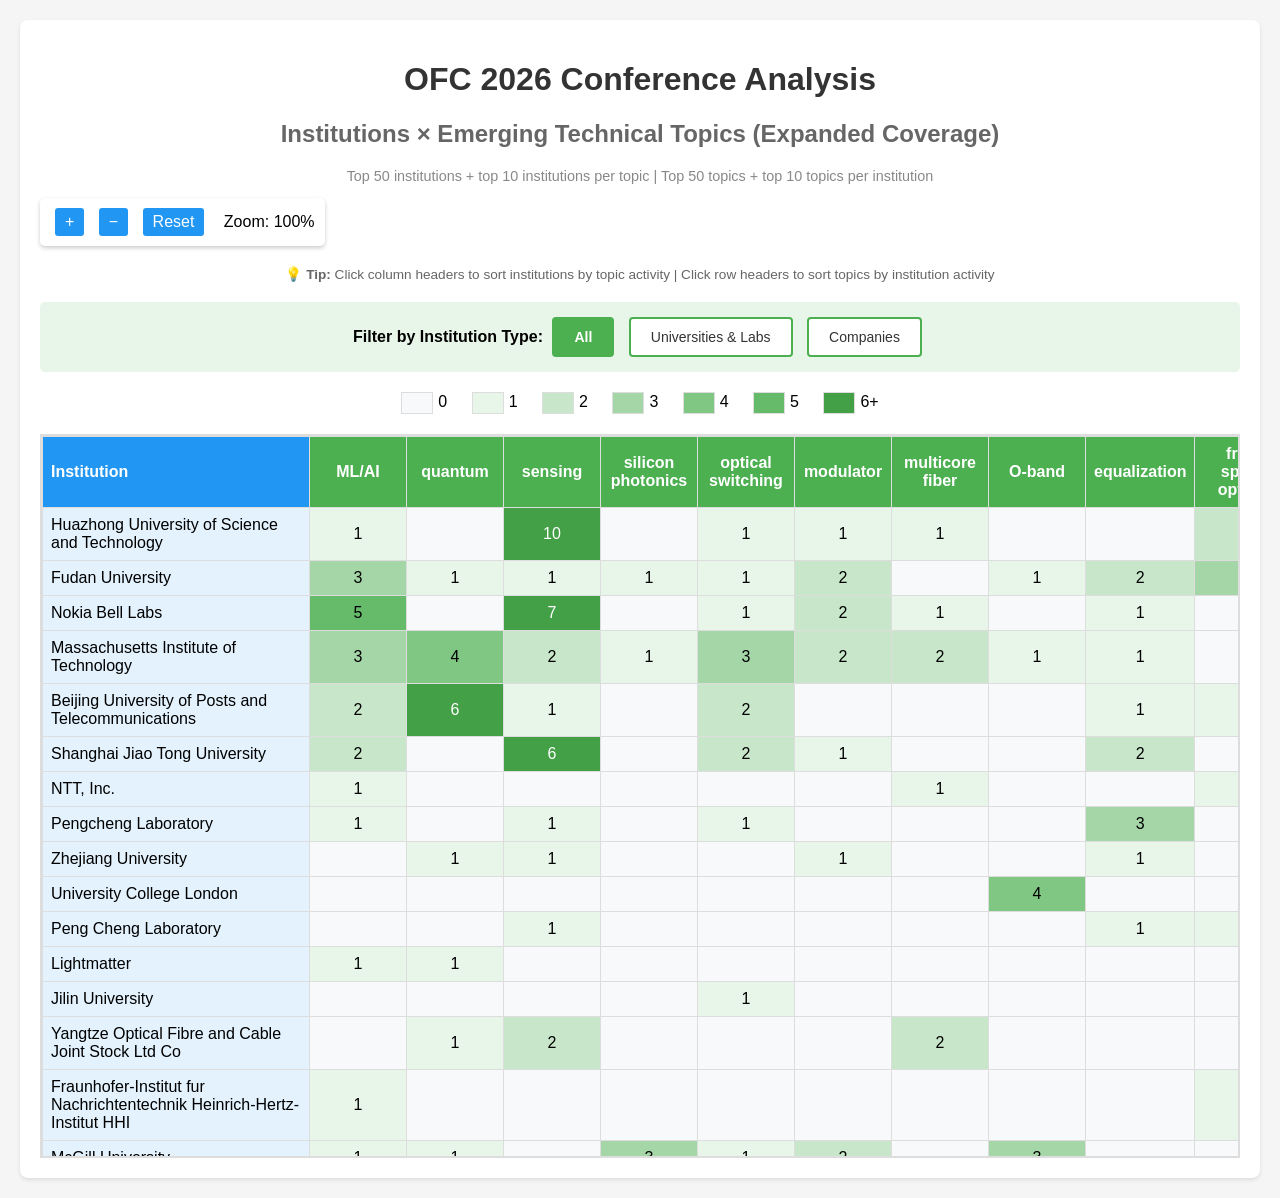
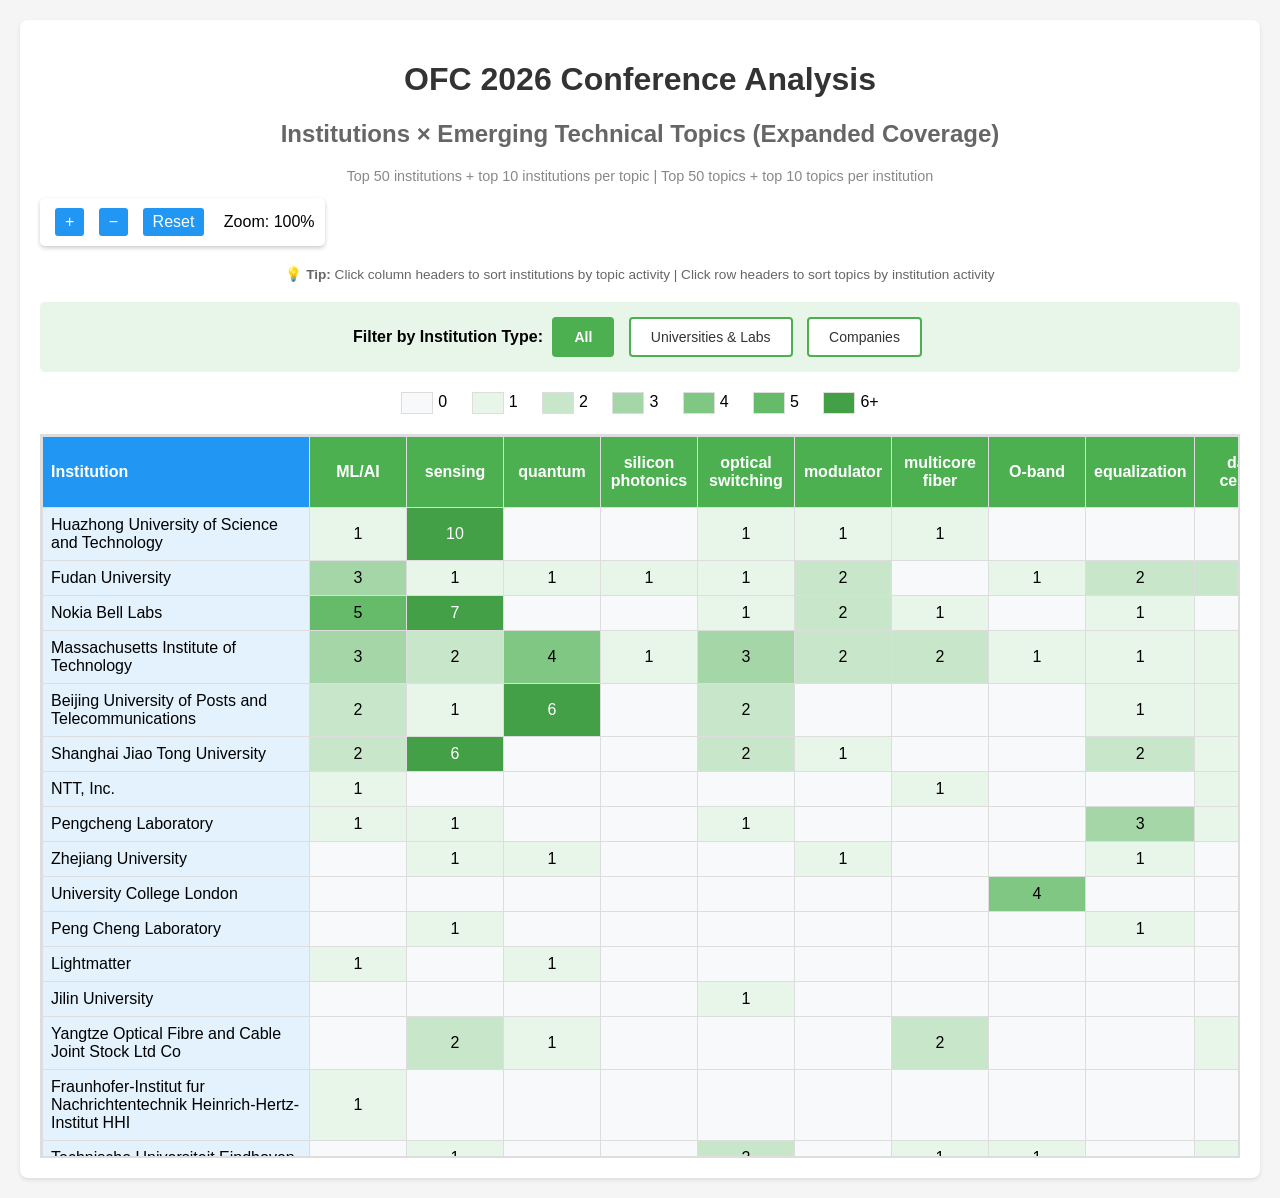
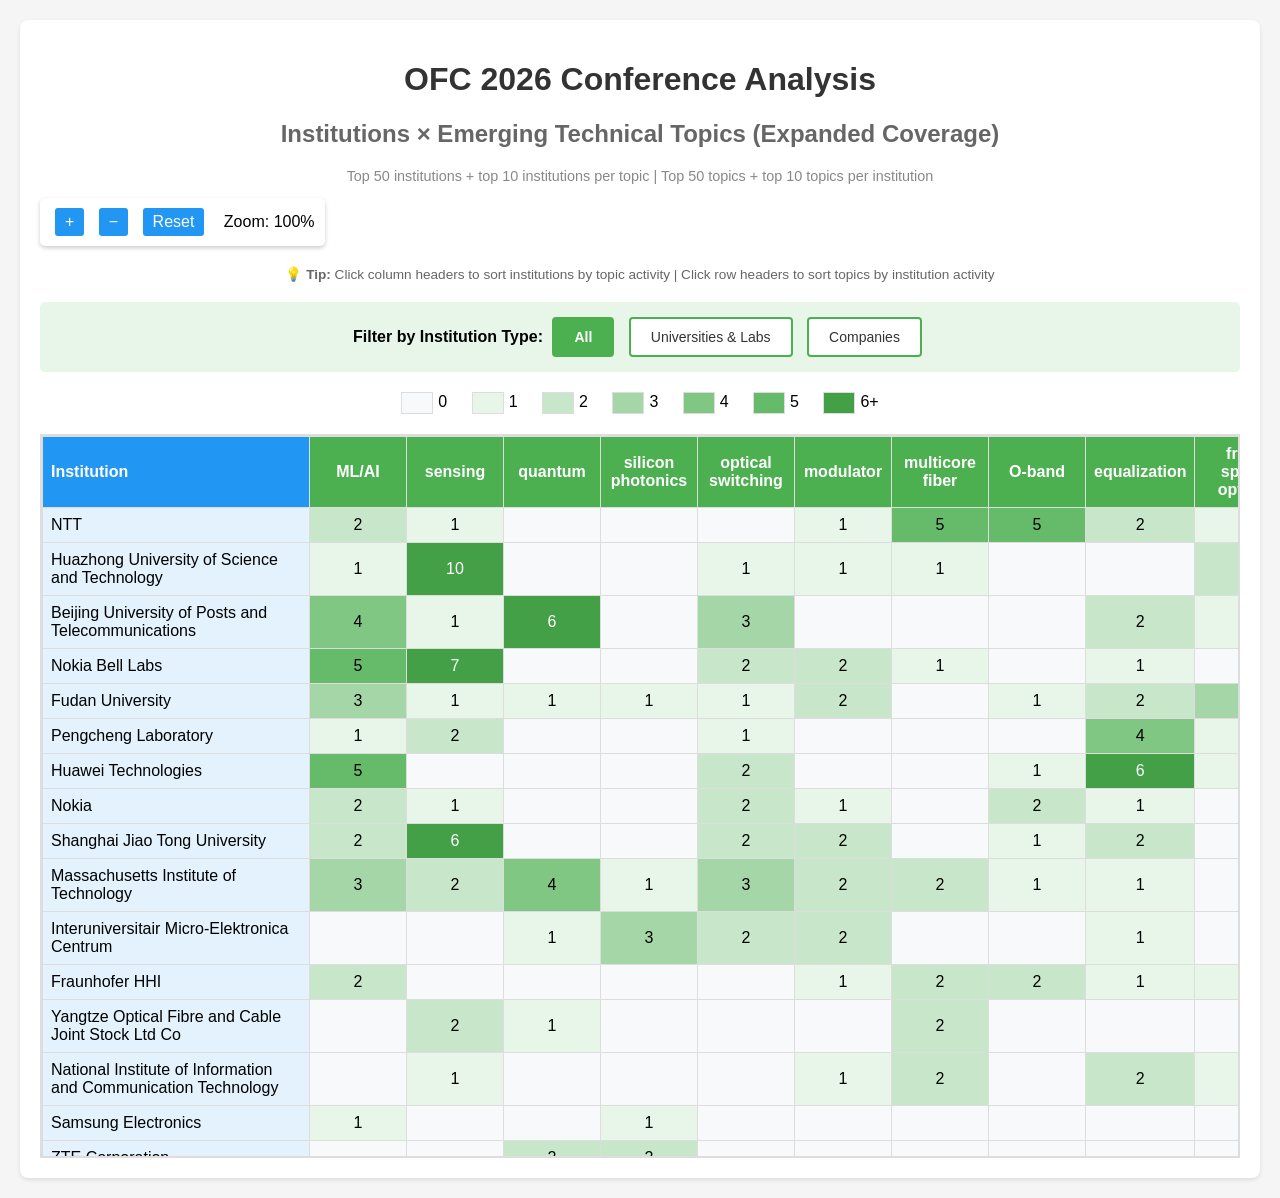
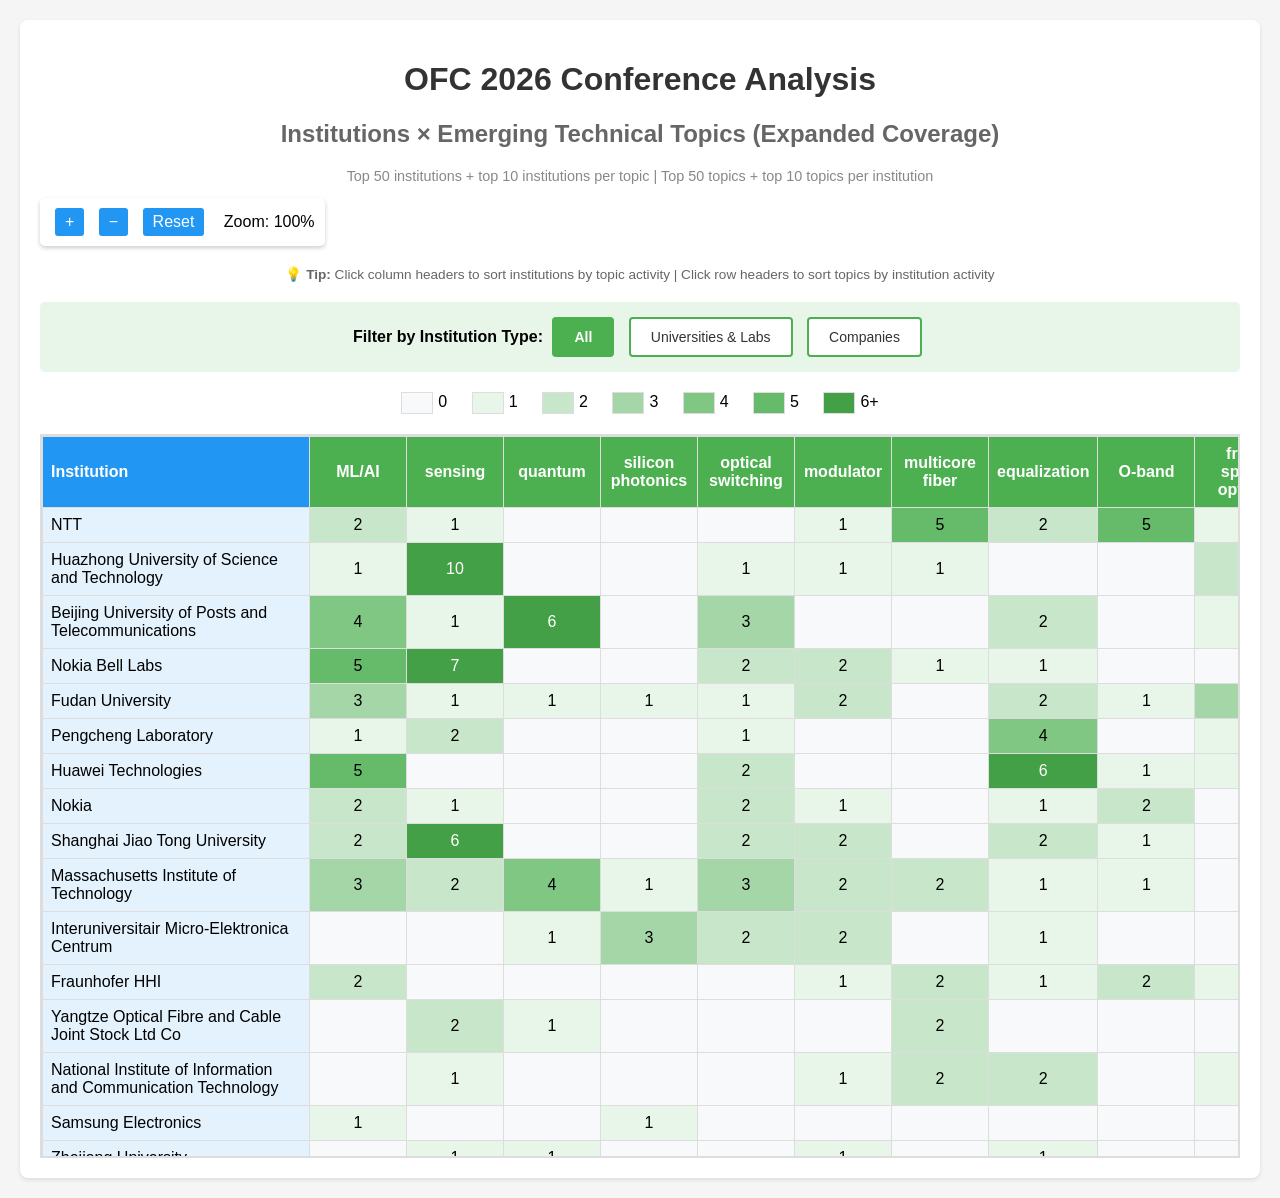
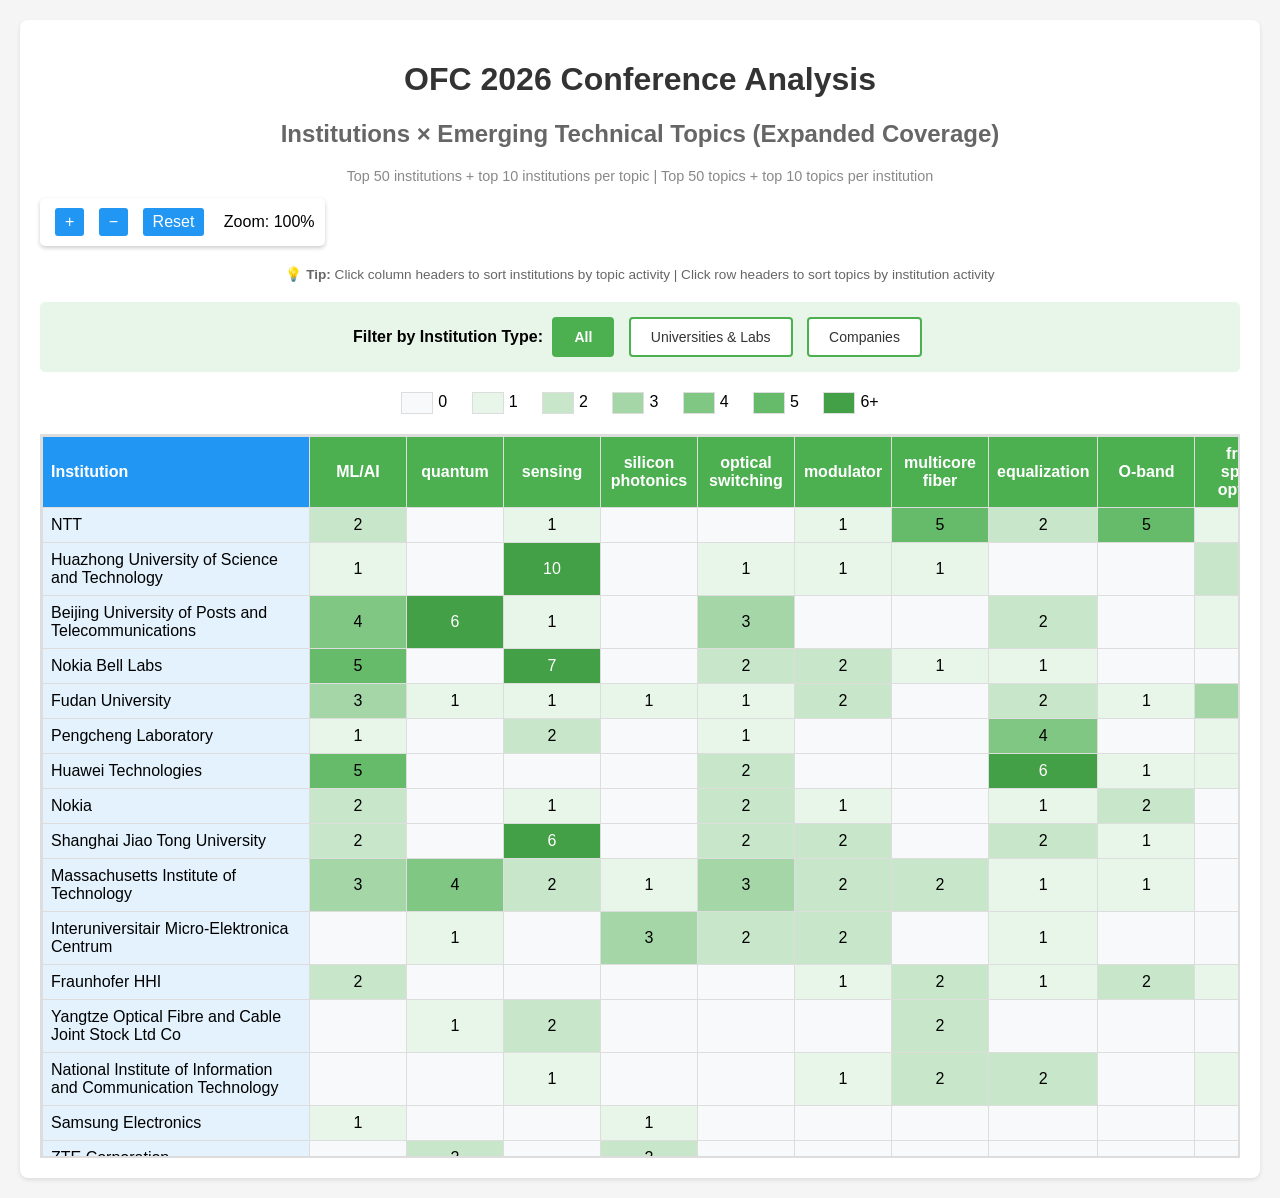
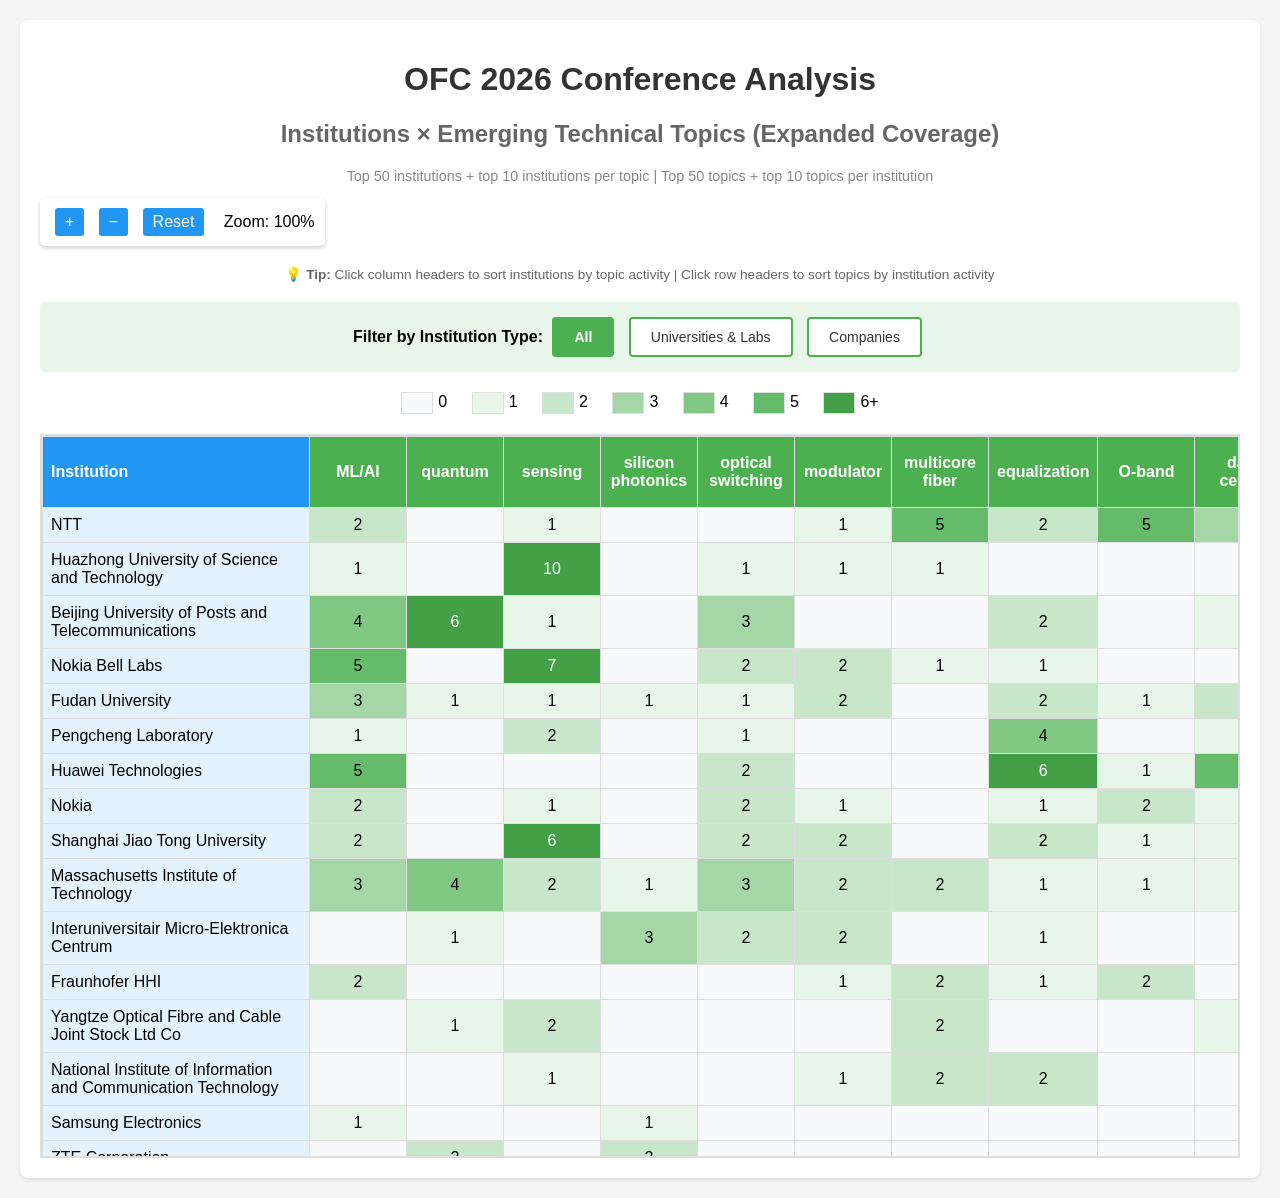
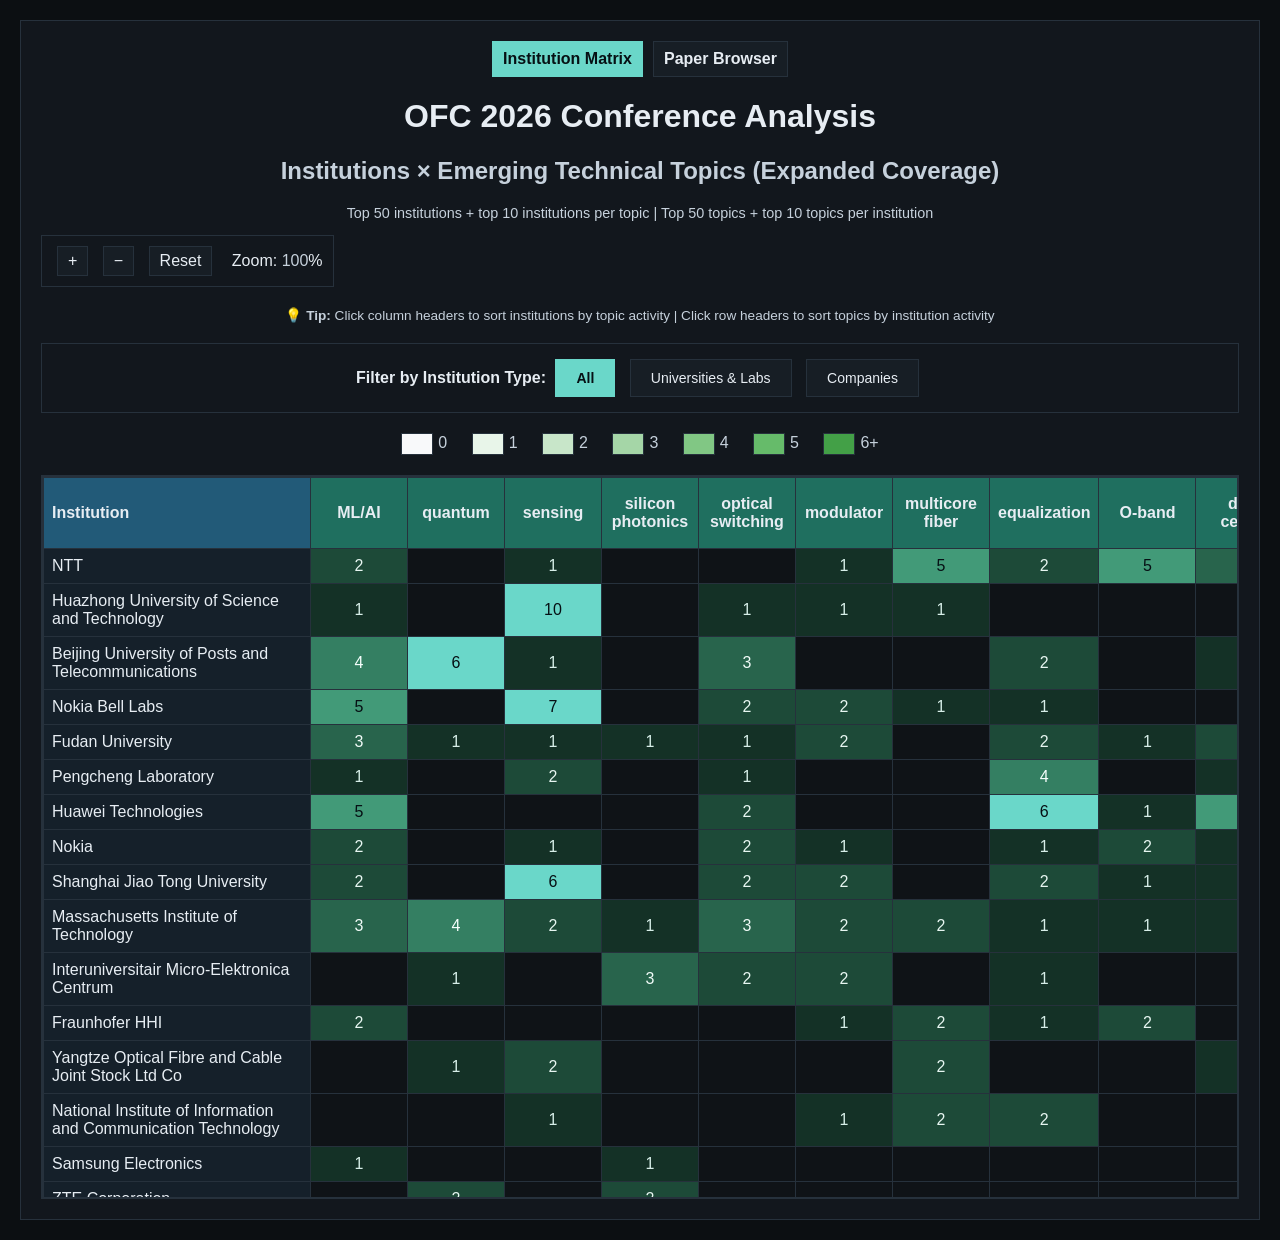
